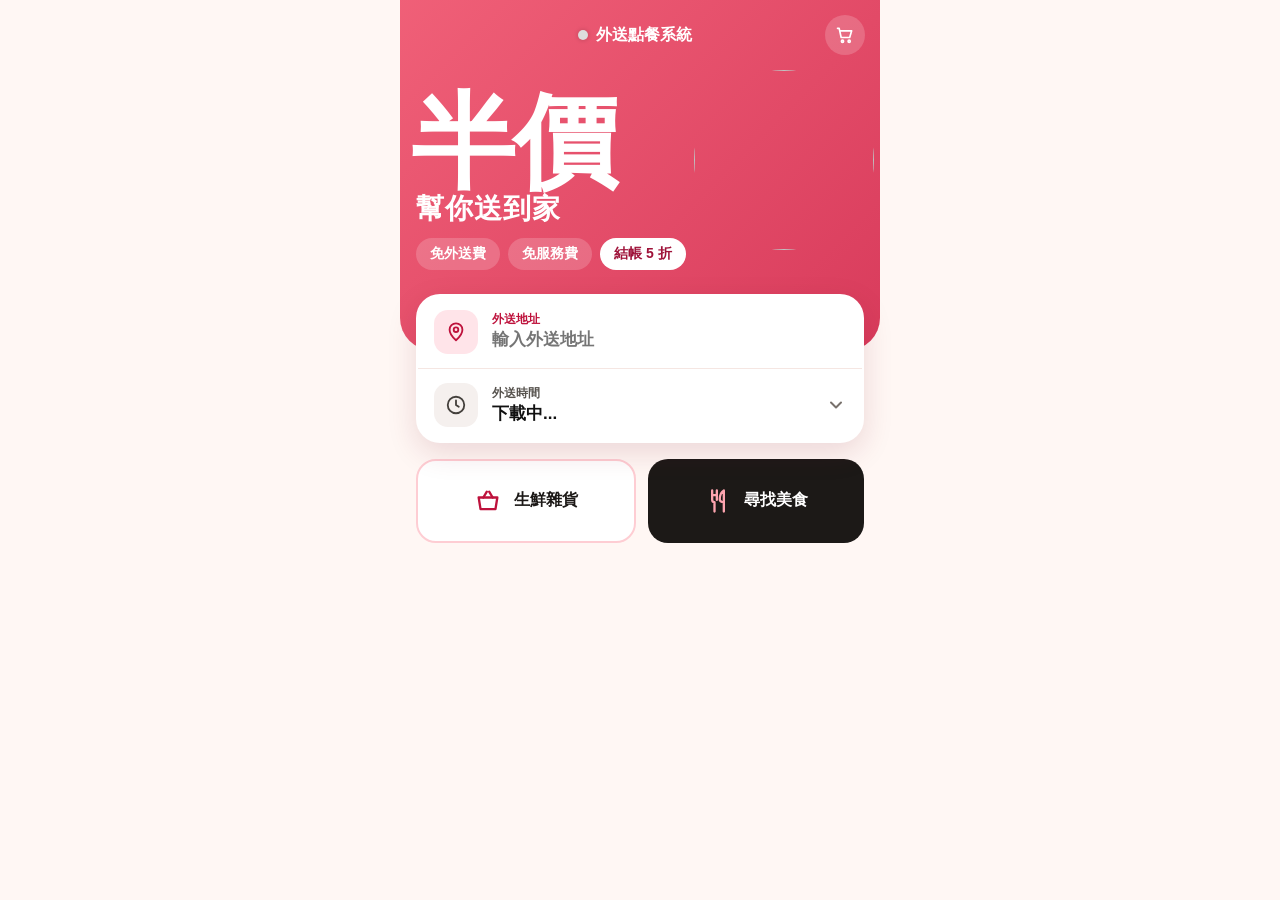
==== index.html @ 40fd5d53 "Add files via upload" ====
<!DOCTYPE html>

<html lang="zh-Hant">

<head>

<meta charset="utf-8" />

<meta name="viewport" content="width=device-width, initial-scale=1.0, maximum-scale=1.0, user-scalable=no" />





<script charset="utf-8" src="https://static.line-scdn.net/liff/edge/2/sdk.js"></script>

<title>點餐系統 14.5</title>

<style>
  * { touch-action: manipulation; }
  body { font-family: -apple-system, "Segoe UI", Roboto, Helvetica, Arial, sans-serif; background: #f7f8fa; margin: 0; padding: 0; color: #111; -webkit-tap-highlight-color: transparent; }

  .container { width: 100%; max-width: 480px; margin: 0 auto; background: #fff; padding: 0 15px 80px 15px; box-sizing: border-box; min-height: 100vh; }

  

  .app-header { display: flex; align-items: center; justify-content: space-between; position: sticky; top: 0; background: rgba(255,255,255,0.85); backdrop-filter: blur(12px); -webkit-backdrop-filter: blur(12px); z-index: 100; padding: 15px; border-bottom: 1px solid rgba(0,0,0,0.05); margin-bottom: 15px; font-size: 18px; font-weight: 800; margin-left: -15px; margin-right: -15px; }

  .back-btn { background: none; border: none; font-size: 24px; cursor: pointer; color: #fff; padding: 0; line-height: 1; width: 30px; text-align: left; transition: opacity 0.2s; }
  .back-btn:active { opacity: 0.5; }

  .header-title { flex: 1; text-align: center; }

  .cart-btn { background: none; border: none; cursor: pointer; padding: 0; position: relative; transition: transform 0.2s; display: flex; align-items: center; justify-content: center; }
  .cart-btn:active { transform: scale(0.9); }

  .cart-badge { position: absolute; top: -5px; right: -8px; background: #f43f5e; color: #fff; font-size: 11px; padding: 2px 6px; border-radius: 10px; display: none; font-weight: bold; box-shadow: 0 2px 4px rgba(255,51,102,0.3); }

  

  h1 { display: none; }

  

  .spinner { width: 100px !important; height: 100px !important; background: url('http://weibsite.github.io/findDOG/image/LOADING.gif') center/contain no-repeat; border: none !important; border-radius: 0; animation: none !important; margin: 0 auto; display: block; }
  button .spinner { width: 36px !important; height: 36px !important; }

  /* Removed @keyframes spin since we use GIF now */

  

  .section { padding: 15px; border: 1px solid #f0f0f0; border-radius: 14px; margin-bottom: 12px; background: #fff; box-shadow: 0 2px 8px rgba(0,0,0,0.04); }

  .section-title { font-size: 13px; font-weight: 700; color: #999; margin-bottom: 8px; letter-spacing: 0.5px; text-transform: uppercase; }

  

  .input-row { display: flex; gap: 8px; }

  .input-row input { flex: 1; padding: 12px 14px; font-size: 15px; border: 1px solid #e8e8e8; border-radius: 10px; outline: none; width: 100%; box-sizing: border-box; background: #fafafa; transition: border-color 0.2s, box-shadow 0.2s; }

  .input-row input:focus { border-color: #f43f5e; box-shadow: 0 0 0 3px rgba(255,51,102,0.1); background: #fff; }

  /* Override browser autofill blue/purple styles */
  input:-webkit-autofill,
  input:-webkit-autofill:hover, 
  input:-webkit-autofill:focus, 
  input:-webkit-autofill:active {
      -webkit-box-shadow: 0 0 0 30px #fff inset !important;
      -webkit-text-fill-color: #111 !important;
      transition: background-color 5000s ease-in-out 0s;
  }

  #addrInput:-webkit-autofill,
  #addrInput:-webkit-autofill:hover, 
  #addrInput:-webkit-autofill:focus, 
  #addrInput:-webkit-autofill:active {
      -webkit-box-shadow: 0 0 0 30px #fff inset !important;
      -webkit-text-fill-color: #111 !important;
  }

  .input-row input::-webkit-calendar-picker-indicator { opacity: 1; color: #999; cursor: pointer; }

  .input-row button { padding: 12px 16px; font-size: 14px; background: #111; color: #fff; border: none; border-radius: 10px; cursor: pointer; font-weight: 700; white-space: nowrap; transition: opacity 0.2s, transform 0.1s; }

  .input-row button:active { opacity: 0.8; transform: scale(0.96); }

  .input-row button.secondary { background: #f0f0f0; color: #333; }



  .addr-results { margin-top: 10px; display: flex; flex-direction: column; gap: 8px; }

  .addr-item { padding: 12px; border: 1px solid #ddd; border-radius: 8px; cursor: pointer; background: #fff; font-size: 14px; }

  

  /* Mobile list layout for cards */

  .grid { display: grid; grid-template-columns: 1fr; gap: 15px; }

  .card { border: 1px solid #f0f0f0; border-radius: 16px; overflow: hidden; cursor: pointer; padding-bottom: 12px; background: #fff; box-shadow: 0 4px 14px rgba(0,0,0,0.05); transition: transform 0.2s cubic-bezier(0.2, 0.8, 0.2, 1), box-shadow 0.2s; }

  .card:active { transform: scale(0.97); box-shadow: 0 2px 8px rgba(0,0,0,0.08); }

  .card-img { width: 100%; height: 180px; background: #eee center/cover no-repeat; }

  .card-body { padding: 14px 14px 0 14px; }

  .card-name { font-size: 18px; font-weight: 800; margin-bottom: 6px; white-space: nowrap; overflow: hidden; text-overflow: ellipsis; color: #111; letter-spacing: 0.3px; }

  .card-meta { font-size: 14px; color: #777; font-weight: 500; }

  

  .status { margin-top: 10px; font-size: 15px; color: #666; text-align: center; margin-bottom: 20px;}

  .error { color: #d32f2f; }

  

  /* Navigation */

  .store-nav { display: none; } /* Removed old store-nav */

  .store-header { text-align: center; margin-bottom: 20px; }

  .store-header img { width: 100px; height: 100px; border-radius: 50%; object-fit: cover; margin-bottom: 10px; border: 1px solid #eee; box-shadow: 0 4px 12px rgba(0,0,0,0.08); }

  

  .menu-category { margin-top: 25px; margin-bottom: 15px; font-size: 22px; font-weight: 800; padding-bottom: 10px; letter-spacing: 0.5px; }

  .menu-grid { display: grid; grid-template-columns: 1fr; gap: 15px; }

  .menu-item { border: 1px solid #f0f0f0; border-radius: 14px; padding: 14px; display: flex; align-items: center; gap: 14px; background: #fff; cursor: pointer; transition: background 0.2s, border-color 0.2s, transform 0.1s; box-shadow: 0 2px 8px rgba(0,0,0,0.02); }

  .menu-item:active { background: #f9f9f9; border-color: #e8e8e8; transform: scale(0.98); }

  .menu-item-info { flex: 1; }

  .menu-item-title { font-weight: 700; font-size: 16px; margin-bottom: 6px; color: #111; }

  .menu-item-desc { font-size: 13px; color: #777; margin-bottom: 8px; display: -webkit-box; -webkit-line-clamp: 2; -webkit-box-orient: vertical; overflow: hidden; line-height: 1.4; }

  .menu-item-price { font-weight: bold; font-size: 15px; color: #111; }

  .menu-item-img { width: 90px; height: 90px; background: #eee center/cover no-repeat; border-radius: 8px; flex-shrink: 0; }



  /* Bottom sheet style modal */

  .modal-overlay { display: none; position: fixed; top: 0; left: 0; width: 100%; height: 100%; background: rgba(0,0,0,0.35); backdrop-filter: blur(5px); -webkit-backdrop-filter: blur(5px); z-index: 1000; align-items: flex-end; justify-content: center; transition: opacity 0.3s; }

  .modal { background: #fff; width: 100%; max-width: 480px; border-radius: 24px 24px 0 0; overflow: hidden; display: flex; flex-direction: column; max-height: 88vh; animation: slideUp 0.4s cubic-bezier(0.2, 0.8, 0.2, 1); box-shadow: 0 -8px 30px rgba(0,0,0,0.12); position: relative; }
  
  .modal::before { content: ''; display: block; width: 36px; height: 5px; background: #e0e0e0; border-radius: 3px; margin: 12px auto 8px auto; flex-shrink: 0; }

  @keyframes slideUp { from { transform: translateY(100%); } to { transform: translateY(0); } }

  .modal-img { width: 100%; height: 200px; background: #eee center/cover no-repeat; }

  .modal-body { padding: 20px; overflow-y: auto; padding-bottom: 30px; }

  .modal-title { font-size: 22px; font-weight: bold; margin-bottom: 10px; }

  .modal-desc { font-size: 14px; color: #666; margin-bottom: 20px; }

  .modal-section { margin-bottom: 20px; }

  .modal-section h4 { margin: 0 0 10px 0; font-size: 16px; }

  .modal-textarea { width: 100%; height: 80px; padding: 12px; border: 1px solid #ccc; border-radius: 8px; outline: none; resize: none; font-family: inherit; box-sizing: border-box;}

  .modal-footer { padding: 15px 20px 25px 20px; border-top: 1px solid #eee; display: flex; align-items: center; justify-content: space-between; gap: 15px; background: #fff;}

  

  .qty-controls { display: flex; align-items: center; gap: 15px; font-weight: bold; font-size: 18px;}

  .qty-btn { width: 36px; height: 36px; border-radius: 50%; border: none; background: #f0f0f0; font-size: 18px; cursor: pointer; display: flex; align-items: center; justify-content: center; transition: background 0.2s; }
  .qty-btn:active { background: #e0e0e0; }

  .add-btn { flex: 1; padding: 14px; background: #f43f5e; color: #fff; border: none; border-radius: 14px; font-size: 16px; font-weight: bold; cursor: pointer; transition: transform 0.1s; }
  .add-btn:active { transform: scale(0.98); }

  .close-btn { position: absolute; top: 15px; right: 15px; background: rgba(255,255,255,0.9); border: none; width: 32px; height: 32px; border-radius: 50%; font-size: 18px; cursor: pointer; box-shadow: 0 2px 5px rgba(0,0,0,0.2); z-index: 10; transition: transform 0.2s; }
  .close-btn:active { transform: scale(0.9); }



  /* Floating Cart Button */

  .floating-cart { position: fixed; bottom: 20px; left: 50%; transform: translateX(-50%); width: calc(100% - 40px); max-width: 440px; background: #f43f5e; color: #fff; text-align: center; padding: 18px; border-radius: 16px; font-weight: 800; font-size: 16px; box-shadow: 0 8px 24px rgba(255, 51, 102, 0.35); border: none; cursor: pointer; z-index: 900; display: none; transition: transform 0.2s, box-shadow 0.2s; }
  .floating-cart:active { transform: translateX(-50%) scale(0.97); box-shadow: 0 4px 12px rgba(255, 51, 102, 0.25); }

  /* Floating Cart Button */

  .floating-cart { position: fixed; bottom: 20px; left: 50%; transform: translateX(-50%); width: calc(100% - 40px); max-width: 440px; background: #f43f5e; color: #fff; text-align: center; padding: 16px; border-radius: 12px; font-weight: bold; font-size: 16px; box-shadow: 0 4px 15px rgba(6, 193, 103, 0.4); border: none; cursor: pointer; z-index: 900; display: none; }

  

  /* Beverage Shop Mode */

  .store-layout-2col { display: flex; gap: 12px; align-items: flex-start; }

  .store-sidebar { width: 85px; flex-shrink: 0; position: sticky; top: 75px; height: calc(100vh - 90px); overflow-y: auto; background: #f9f9f9; border-radius: 8px; scrollbar-width: none; }

  .store-sidebar::-webkit-scrollbar { display: none; }

  .store-sidebar-item { padding: 15px 8px; font-size: 13px; color: #666; cursor: pointer; text-align: center; border-left: 3px solid transparent; transition: all 0.2s; }

  .store-sidebar-item.active { background: #fff; color: #111; font-weight: bold; border-left: 3px solid #f43f5e; box-shadow: 0 2px 5px rgba(0,0,0,0.05); }

  .store-main-list { flex: 1; min-width: 0; }

  .store-top-nav { display: flex; overflow-x: auto; gap: 8px; padding: 5px 0 15px 0; margin-bottom: 10px; border-bottom: 1px solid #eee; scrollbar-width: none; }

  .store-top-nav::-webkit-scrollbar { display: none; }

  .store-top-nav button { white-space: nowrap; padding: 6px 14px; background: #f0f0f0; border: none; border-radius: 20px; font-size: 14px; font-weight: bold; color: #333; cursor: pointer; }

  .store-top-nav button:active { background: #e0e0e0; }

  @keyframes slideDownTop { from { transform: translateY(-100%); } to { transform: translateY(0); } }

  /* New Design Overrides */
  body { background: #fff7f4; font-family: 'Noto Sans TC', -apple-system, BlinkMacSystemFont, sans-serif; }
  .container { max-width: 480px; margin: 0 auto; background: transparent; padding: 0 0 80px 0; min-height: 100vh; }
  .app-header { background: linear-gradient(135deg, #fb7185, #be123c); background-attachment: fixed; color: #fff; border-bottom: none; box-shadow: none; margin: 0; }
  
  .hero-banner { overflow: hidden; 
      background: linear-gradient(135deg, #fb7185, #be123c); background-attachment: fixed;
      padding: 40px 16px 80px 16px;
      color: #fff;
      border-radius: 0 0 32px 32px;
      position: relative;
  }
  
  .hero-badge {
      padding: 7px 14px;
      border-radius: 999px;
      background: rgba(255, 255, 255, 0.18);
      font-size: 14px;
      font-weight: 700;
  }
  .hero-badge-highlight {
      background: #fff;
      color: #9f1239;
  }
  
  .addr-time-card {
      border: 2px solid transparent; transition: border-color 0.3s, background-color 0.3s;
      margin: -56px 16px 0;
      background: #fff;
      border-radius: 24px;
      box-shadow: 0 10px 30px rgba(120, 20, 40, 0.14);
      display: flex;
      flex-direction: column;
      position: relative;
      z-index: 10;
  }
  
  .category-btn {
      flex: 1; height: 84px; border-radius: 20px; font-size: 16px; font-weight: 900; 
      display: flex; align-items: center; justify-content: center; gap: 12px; padding: 0 16px; cursor: pointer; transition: transform 0.1s;
  }
  .category-btn:active { transform: scale(0.97); }
  .category-btn.shop { background: #fff; color: #1c1917; border: 2px solid #fecdd3; }
  .category-btn.rest { background: #1c1917; color: #fff; border: 0; }
  
  .order-details-card {
      margin: 16px 16px 0; background: #fff; border-radius: 24px; padding: 20px 18px; 
      display: flex; flex-direction: column; gap: 16px; box-shadow: 0 4px 16px rgba(120, 20, 40, 0.06);
  }
  
  .search-food-card {
      margin: 16px 16px 0; background: #1c1917; color: #fff; border-radius: 24px; padding: 20px 18px; 
      display: flex; flex-direction: column; gap: 14px;
  }
  
  .modern-input {
      width: 100%; box-sizing: border-box; height: 48px; border: 1.5px solid #e7ddd9; 
      border-radius: 14px; padding: 0 14px; font-size: 16px; outline: 0; background: #fffaf8; color: #1c1917;
  }
  .modern-input:focus { border-color: #be123c; }
  
  .delivery-method-toggle { display: flex; background: #f5f0ee; border-radius: 14px; padding: 4px; gap: 4px; margin-bottom: 8px; }
  .delivery-method-toggle button { flex: 1; height: 40px; border: 0; border-radius: 11px; font-size: 15px; font-weight: 700; cursor: pointer; transition: all 0.2s; }
  .delivery-method-toggle button.active { background: #fff; color: #1c1917; box-shadow: 0 1px 4px rgba(0,0,0,.12); font-weight: 900; }
  .delivery-method-toggle button.inactive { background: transparent; color: #57534e; }
  
  .search-tab-toggle { display: flex; background: #3a3532; border-radius: 999px; padding: 3px; }
  .search-tab-toggle button { padding: 6px 12px; border-radius: 999px; font-size: 13px; font-weight: 700; border: none; cursor: pointer; transition: all 0.2s; }
  .search-tab-toggle button.active { background: #fff; color: #9f1239; font-weight: 900; }
  .search-tab-toggle button.inactive { background: transparent; color: #d6d3d1; }
  
  .search-modern-input-wrapper { display: flex; align-items: center; gap: 10px; background: #fff; border-radius: 16px; height: 52px; padding: 0 14px; color: #78716c; }
  .search-modern-input-wrapper input { flex: 1; min-width: 0; border: 0; outline: 0; font-size: 16px; background: transparent; color: #1c1917; }
  .search-suggestions-bar::-webkit-scrollbar { display: none; }

</style>

</head>

<body>
<div id="fullScreenLoader" style="display: none; position: fixed; top: 0; left: 0; width: 100vw; height: 100vh; background: rgba(255,255,255,0.85); z-index: 99999; justify-content: center; align-items: center; flex-direction: column; backdrop-filter: blur(3px);">
    <div class="spinner" style="width: 50px; height: 50px; border-top-color: #f43f5e; border-width: 4px; margin-bottom: 20px;"></div>
    <div style="font-size: 18px; font-weight: bold; color: #f43f5e; letter-spacing: 1px;" id="fullScreenLoaderText">定位查詢中，請稍候...</div>
</div>




  <div id="storeSearchOverlay" style="display:none; position:fixed; top:0; left:0; width:100%; height:100dvh; background:#f7f7f7; z-index:900; box-sizing:border-box; flex-direction:column;">
     <div style="display: flex; align-items: center; padding: 15px; border-bottom: 1px solid #eee; background: #fff; flex-shrink:0; gap:10px;">
         <button onclick="toggleStoreSearch()" style="background:transparent; border:none; font-size:24px; font-weight:bold; cursor:pointer; padding:0; display:flex; align-items:center; color:#111;">←</button>
         <div style="font-size: 16px; font-weight: bold; white-space:nowrap;"><a href="https://line.me/R/ti/p/@znx2009l" style="color: #111; text-decoration: none; font-family: 'Noto Sans TC', sans-serif;">外送點餐系統</a></div>
         <div style="flex:1;">
             <input type="text" id="storeSearchInputMobile" placeholder="搜尋菜單關鍵字..." oninput="syncStoreSearchInput(this.value); handleStoreSearch(true);" onkeydown="if(event.key==='Enter'){ event.preventDefault(); triggerListSearch(true); }" style="width:100%; padding:8px 12px; border:1px solid #ddd; border-radius:20px; outline:none; font-size:14px; box-sizing:border-box; background:#f5f5f5;">
         </div>
     </div>
     <div id="storeSearchResults" style="flex:1; overflow-y:auto; padding: 15px 15px 10px 15px;"></div>
  </div>





<div id="globalSearchOverlay" style="display:none; position:fixed; top:0; left:0; width:100vw; height:100dvh; background:#fff; z-index:900; box-sizing:border-box; flex-direction:column;">
    <div style="display: flex; align-items: center; padding: 15px; border-bottom: 1px solid #eee; background: #fff; flex-shrink:0;">
        <button onclick="closeQueryOverlay()" style="background:transparent; border:none; font-size:24px; font-weight:bold; cursor:pointer; padding:0; margin-right: 15px; display:flex; align-items:center; color:#111;">←</button>
        <div style="font-size: 18px; font-weight: bold; flex:1;">外送 <span style="color: #f43f5e;">點餐系統</span></div>
    </div>
    <div id="globalSearchResults" style="flex:1; overflow-y:auto; padding: 15px 15px 10px 15px;"></div>
    <div style="padding:10px 15px 20px 15px; background:#fff; border-top:1px solid #eee; flex-shrink:0;">
        <div style="display:flex; justify-content:flex-start; margin-bottom:10px;">
            <div style="display:flex; align-items:center; background:#f5f5f5; border-radius:18px; padding:3px;">
                <button id="verticalBtnShopMobile" onclick="switchVertical('SHOP')" style="padding:6px 16px; font-size:13px; font-weight:bold; border-radius:15px; border:none; background:transparent; color:#999; cursor:pointer;">生鮮雜貨</button>
                <button id="verticalBtnRestMobile" onclick="switchVertical('RESTAURANTS')" style="padding:6px 16px; font-size:13px; font-weight:bold; border-radius:15px; border:none; background:#fff; color:#f43f5e; box-shadow:0 1px 3px rgba(0,0,0,0.1); cursor:pointer;">美食餐廳</button>
            </div>
        </div>
        <!-- 建議詞橫列容器 (即時橫排建議) -->
        <div id="searchSuggestionsBarMobile" class="search-suggestions-bar" style="display:none; overflow-x:auto; white-space:nowrap; padding:4px 0 8px 0; gap:8px; align-items:center; -webkit-overflow-scrolling:touch; scrollbar-width:none;"></div>
        <div class="input-row" style="margin:0; box-shadow:none; display:flex; gap:10px;">
            <div onclick="handleSearchBoxContainerClick(event)" onmousedown="if(event.target !== document.getElementById('globalSearchInputMobile')) { event.preventDefault(); handleSearchBoxContainerClick(event); }" style="flex:1; display:flex; align-items:center; background:#f5f5f5; border:1px solid #ddd; border-radius:25px; padding:0 15px; box-sizing:border-box; overflow:hidden; cursor:text;">
                <span id="searchPrefix" style="display:none; color:#f43f5e; font-size:16px; font-weight:bold; white-space:nowrap; margin-right:2px; user-select:none;">🔍 搜尋 "</span>
                <input type="text" id="globalSearchInputMobile" autocomplete="off" placeholder="想吃什麼？ (例如: 麥當勞)" oninput="updateQueryOverlay()" onkeydown="if(event.key==='Enter'){ searchStores(); }" style="flex:1; padding:10px 0; border:none; outline:none; font-size:16px; background:transparent; min-width:0; caret-color:#111;" />
                <span id="searchSuffix" style="display:none; color:#f43f5e; font-size:16px; font-weight:bold; margin-left:0px; user-select:none;">"</span>
                <span id="searchGhost" style="position:absolute; visibility:hidden; font-size:16px; font-weight:bold; white-space:pre; pointer-events:none;"></span>
            </div>
            <button id="searchMainBtnMobile" onclick="searchStores()" style="border-radius:25px; padding:10px 20px; font-weight:bold; background:#f43f5e; color:#000; border:none; white-space:nowrap; cursor:pointer;">尋找食物</button>
            <div onclick="closeQueryOverlay()" style="display:flex; align-items:center; justify-content:center; padding:0 5px; font-size:24px; color:#999; cursor:pointer;">✕</div>
        </div>
    </div>
</div>

<div class="container">

  

  <div class="app-header">

    <button id="mainBackBtn" class="back-btn" onclick="handleMainBack()" style="visibility: hidden;">←</button>

      <div class="header-title" id="headerTitleText" style="display:flex; align-items:center; justify-content:center; gap:8px;"><div id="serverStatusDot" style="width:10px; height:10px; border-radius:50%; background-color:#ddd; transition: background-color 0.3s; box-shadow: 0 0 5px rgba(0,0,0,0.2);"></div><a href="https://line.me/R/ti/p/@znx2009l" style="color: #fff; text-decoration: none; font-size: 16px; font-weight: 700; font-family: 'Noto Sans TC', sans-serif;">外送點餐系統</a></div>

      <div id="headerSearchBox" style="display:none; flex:1; margin: 0 10px;">

         <input type="text" id="storeSearchInput" placeholder="搜尋菜單關鍵字..." oninput="handleStoreSearch(true)" onkeydown="if(event.key==='Enter'){ event.preventDefault(); triggerListSearch(true); }" style="width:100%; padding:8px 12px; border:1px solid #ccc; border-radius:20px; outline:none; font-size:15px; box-sizing:border-box;">

      </div>

      <div style="display:flex; align-items:center; gap:5px;">

        <div id="storeSearchBtn" onclick="toggleStoreSearch()" style="position:relative; background:transparent; border:none; font-size:20px; cursor:pointer; display:none; padding:0; width:34px; height:34px; box-sizing:border-box; margin-left:5px;">
    <div style="pointer-events:none; display:flex; align-items:center; justify-content:center; width:100%; height:100%;">🔍</div>
</div>

        <button class="cart-btn" onclick="viewCart()"><div style="display:flex; align-items:center; justify-content:center; width:40px; height:40px; border-radius:50%; background:rgba(255,255,255,0.18); color:#fff;">
          <svg aria-hidden="true" fill="none" height="20" stroke="currentColor" stroke-linecap="round" stroke-linejoin="round" stroke-width="2" viewBox="0 0 24 24" width="20">
            <path d="M3 4h2l2.4 11h10.2L20 7H6.2"></path>
            <circle cx="9" cy="19.5" r="1.3"></circle>
            <circle cx="17" cy="19.5" r="1.3"></circle>
          </svg>
        </div><span id="headerCartBadge" class="cart-badge">0</span></button>

      </div>

  </div>



  
  <!-- 首頁 -->
  <div id="homeView">
    <div id="heroBanner" class="hero-banner">
      <img id="heroLogoImage" src="http://weibsite.github.io/findDOG/image/logo2.png" style="position:absolute; top:0px; left:80%; transform:translateX(-50%); width:180px; height:180px; border-radius:50%; object-fit:cover; opacity:1.00; z-index:0; pointer-events:none;" />
      <div style="position:relative; z-index:1; height:100%; display:flex; flex-direction:column; justify-content:center;">

      <div style="display:flex; justify-content:space-between; align-items:center;">
        <button onclick="handleMainBack()" style="background:transparent; border:none; color:#fff; cursor:pointer; display:none;" id="heroBackBtn">
          <svg aria-hidden="true" fill="none" height="24" stroke="currentColor" stroke-linecap="round" stroke-linejoin="round" stroke-width="2" viewBox="0 0 24 24" width="24"><path d="M19 12H5M12 19l-7-7 7-7"></path></svg>
        </button>
      </div>
      <div style="font-size:104px; font-weight:900; line-height:0.9; letter-spacing:-2px; margin-top:-14px; margin-left:-5px;">半價</div>
      <div style="font-size:28px; font-weight:900; letter-spacing:1px;">幫你送到家</div>
      <div style="display:flex; gap:8px; flex-wrap:wrap; margin-top:10px;">
        <span class="hero-badge">免外送費</span>
        <span class="hero-badge">免服務費</span>
        <span class="hero-badge hero-badge-highlight">結帳 5 折</span>
      </div>
    </div>

    </div>
    <!-- Address & Time Card -->
    <div id="addrSection" class="addr-time-card" style="position:relative; z-index:200;">
      <div style="display:flex; align-items:center; gap:14px; padding:14px 16px; border-bottom:1px solid #f5e6e2; position:relative;">
        <button onclick="getCurrentLocation()" title="使用目前位置" style="width:44px; height:44px; border-radius:14px; border:0; background:#ffe4e9; color:#be123c; display:flex; align-items:center; justify-content:center; flex-shrink:0; cursor:pointer;">
          <svg aria-hidden="true" fill="none" height="22" stroke="currentColor" stroke-linecap="round" stroke-linejoin="round" stroke-width="2" viewBox="0 0 24 24" width="22"><path d="M12 21s7-6.2 7-11.5A7 7 0 0 0 5 9.5C5 14.800 12 21 12 21z"></path><circle cx="12" cy="9.5" r="2.5"></circle></svg>
        </button>
        <div style="flex:1; min-width:0; cursor:text;" onclick="const a=document.getElementById('addrInput'); if(a){ if(event.target!==a) a.focus(); if(typeof window.handleAddrFocus==='function') window.handleAddrFocus(); }">
          <label for="addrInput" style="display:block; font-size:12px; font-weight:700; color:#be123c; cursor:text;">外送地址</label>
          <input type="text" id="addrInput" placeholder="輸入外送地址" autocomplete="off" onclick="if(typeof window.handleAddrFocus==='function') window.handleAddrFocus()" onfocus="if(typeof window.handleAddrFocus==='function') window.handleAddrFocus()" onkeydown="if(event.key==='Enter' && !event.isComposing && event.keyCode !== 229) { event.preventDefault(); clearTimeout(window.addrDebounceTimer); clearTimeout(window.addrSuggestDebounceTimer); window.searchAddress(true); }" oninput="handleAddrInput()" onblur="handleAddrBlur()" style="width:100%; border:0; outline:0; padding:2px 0; font-size:17px; font-weight:700; color:#1c1917; background:transparent;" />
          <datalist id="addr-list"></datalist>
        </div>
        <!-- 漂浮備選地址視窗 (絕對定位於外送地址輸入列正下方，不影響打字、不推動下方版面) -->
        <div id="addrFloatingPopup" onmousedown="event.preventDefault();" style="display:none; position:absolute; top:calc(100% + 4px); left:0; right:0; background:rgba(255,255,255,0.98); backdrop-filter:blur(8px); -webkit-backdrop-filter:blur(8px); border:1.5px solid #fecdd3; border-radius:20px; box-shadow:0 16px 36px rgba(28,25,23,0.22); padding:10px; z-index:999; max-height:330px; overflow-y:auto;">
          <div id="addrStatus" style="display:none; font-size:12px; color:#be123c; font-weight:700; padding:2px 6px 8px; text-align:left;"></div>
          <div id="addrResults" class="addr-results" style="margin:0; gap:6px;"></div>
        </div>
      </div>
      <div style="display:flex; align-items:center; gap:14px; padding:14px 16px; cursor:pointer;" onclick="openTimePickerModal()">
        <div style="width:44px; height:44px; border-radius:14px; background:#f5f0ee; color:#44403c; display:flex; align-items:center; justify-content:center; flex-shrink:0;">
          <svg aria-hidden="true" fill="none" height="22" stroke="currentColor" stroke-linecap="round" stroke-linejoin="round" stroke-width="2" viewBox="0 0 24 24" width="22"><circle cx="12" cy="12" r="9"></circle><path d="M12 7v5l3 2"></path></svg>
        </div>
        <div style="flex:1;">
          <div style="font-size:12px; font-weight:700; color:#57534e;">外送時間</div>
          <div id="triggerTimeText" style="font-size:17px; font-weight:700;">下載中...</div>
          <select id="scheduleTime" style="display:none;"></select>
        </div>
        <svg aria-hidden="true" fill="none" height="20" stroke="#78716c" stroke-linecap="round" stroke-linejoin="round" stroke-width="2.4" viewBox="0 0 24 24" width="20"><path d="M6 9l6 6 6-6"></path></svg>
      </div>
    </div>

    <div id="heroActionButtons" style="display:flex; gap:12px; margin:16px 16px 0;">
      <button class="category-btn shop" onclick="handleHeroClick('SHOP')">
        <svg aria-hidden="true" fill="none" height="28" stroke="#be123c" stroke-linecap="round" stroke-linejoin="round" stroke-width="2" viewBox="0 0 24 24" width="28"><path d="M4 9h16l-1.600 10H5.600z"></path><path d="M8 9l3-5M16 9l-3-5"></path></svg>
        生鮮雜貨
      </button>
      <button class="category-btn rest" onclick="handleHeroClick('RESTAURANTS')">
        <svg aria-hidden="true" fill="none" height="28" stroke="#fda4af" stroke-linecap="round" stroke-linejoin="round" stroke-width="2" viewBox="0 0 24 24" width="28"><path d="M7 3v8a2 2 0 0 0 2 2v8M11 3v8M7 7h4M17 21V3c-2.500 1.500-3.500 4-3.500 7.500 0 1.500 1 2.500 3.500 2.500"></path></svg>
        尋找美食
      </button>
    </div>

    <div id="subSections" style="display:none; opacity:0; transition: opacity 0.5s ease;">
      <!-- 訂單細節 -->
      <div class="order-details-card">
        <div>
          <label for="foodNotes" style="display:block; font-size:13px; font-weight:700; color:#57534e; margin-bottom:6px;">餐點備註</label>
          <input type="text" id="foodNotes" class="modern-input" placeholder="不要蔥、加辣..." list="food-notes-list" onchange="saveSimpleHistory('foodNotes')" />
          <datalist id="food-notes-list"></datalist>
        </div>

        <div>
          <div style="display:flex; justify-content:space-between; align-items:center; margin-bottom:6px;">
            <div style="font-size:13px; font-weight:700; color:#57534e;">外送方式與備註</div>
            <span onclick="showModal('外送方式說明', '', false, '<div style=\'text-align:center; font-size:15px; line-height:1.6; color:#555;\'><b>當面點交：</b>通常需要現場告知外送員PIN碼<br><br><b>放在門口：</b>放在您指定的位置，風險是有可能放錯位置。我們不負責賠償的責任</div>')" style="display:inline-flex; align-items:center; justify-content:center; width:20px; height:20px; border-radius:50%; background:#e0e0e0; color:#888; font-size:12px; cursor:pointer; font-weight:bold;">?</span>
          </div>
          
          <div style="display:flex; gap:10px; align-items:center;">
            <div class="delivery-method-toggle" style="flex:1; margin-bottom:0;">
              <button type="button" id="btnMethodFace" class="active" onclick="setDeliveryMethod('當面點交')" style="word-break: keep-all; line-height: 1.2;">當面<wbr>點交</button>
              <button type="button" id="btnMethodDoor" class="inactive" onclick="setDeliveryMethod('放在門口')" style="word-break: keep-all; line-height: 1.2;">放在<wbr>門口</button>
            </div>
            <select id="deliveryMethod" style="display:none;">
              <option value="當面點交" selected>當面點交</option>
              <option value="放在門口">放在門口</option>
            </select>
            <input type="text" id="deliveryNotes" class="modern-input" style="flex:1;" placeholder="例如：到了打電話..." list="delivery-notes-list" onchange="saveSimpleHistory('deliveryNotes')" />
            <datalist id="delivery-notes-list"></datalist>
          </div>
        </div>

        <div>
          <label for="initPhone" style="display:block; font-size:13px; font-weight:700; color:#57534e; margin-bottom:6px;">手機號碼</label>
          <input type="tel" id="initPhone" class="modern-input" placeholder="您的手機號碼" oninput="syncPhone('init')" />
        </div>
      </div>
      <!-- 尋找想吃的餐點 -->
      <div class="search-food-card">
        <div style="display:flex; align-items:center; justify-content:space-between;">
          <div style="font-size:20px; font-weight:900;">尋找想吃的餐點</div>
          <div class="search-tab-toggle">
            <button id="verticalBtnShop" class="inactive" onclick="switchVertical('SHOP')">生鮮雜貨</button>
            <button id="verticalBtnRest" class="active" onclick="switchVertical('RESTAURANTS')">美食餐廳</button>
          </div>
        </div>
        
        <!-- 建議詞橫列容器 (即時橫排建議) -->
        <div id="searchSuggestionsBarHome" class="search-suggestions-bar" style="display:none; overflow-x:auto; white-space:nowrap; padding:4px 0 6px 0; gap:8px; align-items:center; -webkit-overflow-scrolling:touch; scrollbar-width:none;"></div>

        <div class="search-modern-input-wrapper" style="cursor:text;" onclick="const q=document.getElementById('query'); if(q){ q.focus(); if(typeof openQueryOverlay==='function') openQueryOverlay(); }">
          <svg aria-hidden="true" fill="none" height="22" stroke="currentColor" stroke-linecap="round" stroke-width="2.2" viewBox="0 0 24 24" width="22"><circle cx="11" cy="11" r="7"></circle><path d="M20 20l-4-4"></path></svg>
          <input type="text" id="query" autocomplete="off" onfocus="openQueryOverlay()" oninput="updateQueryOverlay()" placeholder="想吃什麼？ (例如: 麥當勞)" onkeydown="if(event.key==='Enter') searchStores()" />
        </div>
        
        <div style="display:flex; gap:10px;">
          <button onclick="randomSearch()" style="width:104px; height:52px; border-radius:16px; border:1.5px solid #57534e; background:transparent; color:#fff; font-size:16px; font-weight:700; cursor:pointer;">不知道</button>
          <button id="searchMainBtn" onclick="searchStores()" style="flex:1; height:52px; border-radius:16px; border:0; background:#e11d48; color:#fff; font-size:17px; font-weight:900; cursor:pointer;">尋找食物</button>
        </div>
      </div>
    </div> <!-- end subSections -->

  </div>




  <!-- 搜尋結果清單頁面 -->

  <div id="listView" style="display:none;">

    <div class="store-nav">

      <button class="back-btn" onclick="goHome()">← 回到首頁</button>

    </div>

    <div id="status" class="status">載入中...</div>

    <div id="results" class="grid"></div>

  </div>



  <!-- 餐廳菜單頁面 -->

  <div id="storeView">

    <div class="store-nav">

      <button class="back-btn" onclick="goBack()">← 返回搜尋結果</button>

    </div>

    <div id="storeContent"></div>

  </div>

  

  <!-- 全局懸浮購物車按鈕 -->

  <button id="floatingCartBtn" class="floating-cart" onclick="viewCart()">🛍️ 檢視購物車 (0)</button>





  <div id="cartView" style="display:none; padding-bottom:100px; min-height:100vh; background:#fff; margin:0 -15px;">

    <div id="cartContent" style="padding: 15px 10px;"></div>

    

    <div style="position: fixed; bottom: 0; left: 0; width: 100%; background: #fff; padding: 15px; border-top: 1px solid #eee; box-shadow: 0 -2px 10px rgba(0,0,0,0.05); box-sizing: border-box; z-index:100;">

      <button onclick="openCheckoutSummary()" style="background:#111; color:#fff; border:none; padding:15px; border-radius:8px; font-weight:bold; font-size:18px; width:100%;">確認訂單</button>

    </div>

  </div>



  <div id="checkoutView" style="display:none; padding-bottom:120px; min-height:100vh; background:#f9f9f9; margin:0 -15px;">

    <div id="checkoutContent" style="padding: 15px;"></div>

    

    <div style="position: fixed; bottom: 0; left: 0; width: 100%; background: #fff; padding: 15px; border-top: 1px solid #eee; box-shadow: 0 -2px 10px rgba(0,0,0,0.05); box-sizing: border-box; z-index:100;">

      <div style="display:flex; gap:10px;" id="checkoutBottomButtons">
        <button id="checkoutSubmitBtn" onclick="submitSelectedPlan()" style="flex:1; background:#f43f5e; color:#fff; border:none; padding:15px; border-radius:8px; font-weight:bold; font-size:18px; cursor:pointer;">送出訂單</button>
      </div>

    </div>

  </div>

</div>

<!--  -->

<div class="modal-overlay" id="itemModal"

 onclick="if(event.target===this) closeItemModal()">

  <div class="modal" style="position: relative;">

    <button class="close-btn" onclick="closeItemModal()">✕</button>

    <div class="modal-img" id="modalImg"></div>

    <div class="modal-body">

      <div class="modal-title" id="modalTitle">餐點名稱</div>

      <div class="modal-desc" id="modalDesc">餐點描述</div>

      

      <!-- 動態客製化選項區塊 -->

      <div id="customizationsArea"></div>



      <div class="modal-section" style="margin-top: 15px;">

        <h4>特殊指示</h4>

        <textarea id="modalNote" class="modal-textarea" placeholder="例如：不要加蔥、醬料分開裝"></textarea>

      </div>

    </div>

    <div class="modal-footer">

      <div class="qty-controls">

        <button class="qty-btn" onclick="changeQty(-1)">-</button>

        <span id="modalQty">1</span>

        <button class="qty-btn" onclick="changeQty(1)">+</button>

      </div>

      <button id="addToCartBtn" class="add-btn" onclick="confirmAddToCart()">加入購物車 • $<span id="modalTotal">0</span></button>

    </div>

  </div>

</div>



<script>


// New specific function to handle delivery method toggle since we hid the original select
function setDeliveryMethod(method) {
    const isDoor = (method === 'door' || method === '放在門口');
    const actualMethod = isDoor ? '放在門口' : '當面點交';
    window.selectedDeliveryMethod = actualMethod;
    
    const sel = document.getElementById('deliveryMethod');
    if (sel) {
        if (sel.value !== actualMethod) {
            sel.value = actualMethod;
            sel.dispatchEvent(new Event('change'));
        }
    }
    const otherIds = ['checkoutDeliveryMethod', 'groceryDeliveryMethod'];
    otherIds.forEach(id => {
        const el = document.getElementById(id);
        if (el && el.value !== actualMethod) el.value = actualMethod;
    });
    localStorage.setItem('userDeliveryMethod', actualMethod);

    const f = document.getElementById('btnMethodFace');
    const d = document.getElementById('btnMethodDoor');
    if (isDoor) {
        if (f) f.className = 'inactive';
        if (d) d.className = 'active';
    } else {
        if (f) f.className = 'active';
        if (d) d.className = 'inactive';
    }
}
window.setDeliveryMethod = setDeliveryMethod;



// Override switchVertical to update modern tabs UI
var originalSwitchVertical = window.originalSwitchVertical || switchVertical;
switchVertical = function(v) {
    originalSwitchVertical(v);
    if(v === 'SHOP') {
        document.getElementById('verticalBtnShop').className = 'active';
        document.getElementById('verticalBtnRest').className = 'inactive';
    } else {
        document.getElementById('verticalBtnShop').className = 'inactive';
        document.getElementById('verticalBtnRest').className = 'active';
    }
};

// Restore visual state on load for delivery method
document.addEventListener("DOMContentLoaded", () => {
    setTimeout(() => {
        const savedMethod = localStorage.getItem('userDeliveryMethod') || '當面點交';
        setDeliveryMethod(savedMethod);
    }, 500);
});
function getSelectedScheduleTimestamp() {
      const ts = document.getElementById('scheduleTime');
      if (!ts || !ts.value) return 0;
      try {
          const parsed = JSON.parse(ts.value);
          const baseDate = new Date(parsed.date + "T00:00:00+08:00");
          return baseDate.getTime() + (parsed.startTime * 60 * 1000);
      } catch (e) {
          const d = new Date(ts.value);
          return isNaN(d) ? 0 : d.getTime();
      }
  }

  let API_BASE_URL = 'https://api.9ysong.shop';

  let WS_URL = 'wss://api.9ysong.shop/ws';

  

  // 動態取得預設的連線位置

  const protocol = window.location.protocol === 'https:' ? 'wss:' : 'ws:';

  const host = window.location.hostname || '127.0.0.1';

  WS_URL = `${protocol}//${host}:8000/ws`;

  

  // 設備檢測機制 (判斷是手機還是電腦)

const isMobileDevice = /Android|webOS|iPhone|iPad|iPod|BlackBerry|IEMobile|Opera Mini/i.test(navigator.userAgent) || window.innerWidth <= 768;

const isDesktopDevice = !isMobileDevice;



function copyToClipboardFallback(text, btn) {

    if (navigator.clipboard && window.isSecureContext) {

        navigator.clipboard.writeText(text);

    } else {

        const ta = document.createElement("textarea");

        ta.value = text;

        ta.style.position = "fixed";

        document.body.appendChild(ta);

        ta.select();

        try { document.execCommand("copy"); } catch(e){}

        document.body.removeChild(ta);

    }

    if (btn) {

        btn.innerText = '已複製！請貼上至官方帳號';

        btn.style.background = '#f43f5e';

        btn.style.color = '#fff';

    }

}



let isAddressSet = false;

  let currentLat = null;

  let currentLng = null;

  let currentAddrTitle = '';

  let scheduleMode = 'SCHEDULE';

  let selectedDateIndex = 0;

  const datesData = [];

  

  // ====== History Logic ======

  let addressHistory = [];

  

  function loadHistory() {

    ['foodNotes', 'deliveryNotes', 'query', 'modalNote'].forEach(field => {

      const history = JSON.parse(localStorage.getItem('finddog_history_' + field)) || [];

      const datalist = document.getElementById(field === 'query' ? 'query-list' : (field === 'foodNotes' ? 'food-notes-list' : 'delivery-notes-list'));

      if (datalist) {

        datalist.innerHTML = history.map(val => `<option value="${escapeHTML(val)}"></option>`).join('');

      }



    });

    

    addressHistory = JSON.parse(localStorage.getItem('finddog_history_address')) || [];

    const addrDatalist = document.getElementById('addr-list');

    if (addrDatalist) {

      addrDatalist.innerHTML = addressHistory.map(item => `<option value="${escapeHTML(item.title)}"></option>`).join('');

    }

    

    if (addressHistory.length > 0 && !isAddressSet) {

      const lastAddr = addressHistory[0];

      if (typeof lastAddr === 'object' && lastAddr.title) {

        document.getElementById('addrInput').value = lastAddr.title;

        scrollAddrToEnd();
        revealSubSections();
        setAddress(lastAddr.lat, lastAddr.lng, lastAddr.title);

      } else {

        localStorage.removeItem('finddog_history_address');

        addressHistory = [];

      }

    }

  }



  function saveSimpleHistory(field) {

    const val = document.getElementById(field).value.trim();

    if (!val) return;

    let history = JSON.parse(localStorage.getItem('finddog_history_' + field)) || [];

    history = history.filter(item => item !== val);

    history.unshift(val);

    if (history.length > 5) history = history.slice(0, 5);

    localStorage.setItem('finddog_history_' + field, JSON.stringify(history));

    loadHistory();

  }



  function saveAddressHistory(lat, lng, title) {

    let history = JSON.parse(localStorage.getItem('finddog_history_address')) || [];

    history = history.filter(item => item.title !== title);

    // [修補] 加入儲存時間戳，方便後續偵測過時座標
    history.unshift({ lat, lng, title, savedAt: Date.now() });

    if (history.length > 5) history = history.slice(0, 5);

    localStorage.setItem('finddog_history_address', JSON.stringify(history));

    addressHistory = history;

    loadHistory();

  }



  // 初始化 UI 與設定

  let liffInitPromise = null;

  document.addEventListener("DOMContentLoaded", async () => {
  // Restore delivery method and notes for ALL inputs
  const savedMethod = localStorage.getItem('userDeliveryMethod');
  const methodIds = ['deliveryMethod', 'checkoutDeliveryMethod', 'groceryDeliveryMethod'];
  const savedNotes = localStorage.getItem('userDeliveryNotes');
  const noteIds = ['deliveryNotes', 'checkoutDeliveryNotes', 'groceryDeliveryNotes'];
  const savedFoodNotes = localStorage.getItem('userFoodNotes');
  const foodNoteIds = ['foodNotes', 'checkoutFoodNotes', 'groceryFoodNotes'];

  methodIds.forEach(id => {
      const el = document.getElementById(id);
      if (el) {
          if (savedMethod !== null) el.value = savedMethod;
          el.addEventListener('change', (e) => {
              const val = e.target.value;
              localStorage.setItem('userDeliveryMethod', val);
              // sync others
              methodIds.forEach(otherId => {
                 if (otherId !== id && document.getElementById(otherId)) document.getElementById(otherId).value = val;
              });
              if (typeof setDeliveryMethod === 'function') {
                  setDeliveryMethod(val);
              }
          });
      }
  });
  if (savedMethod && typeof setDeliveryMethod === 'function') {
      setDeliveryMethod(savedMethod);
  }

  noteIds.forEach(id => {
      const el = document.getElementById(id);
      if (el) {
          if (savedNotes !== null) el.value = savedNotes;
          el.addEventListener('input', (e) => {
              localStorage.setItem('userDeliveryNotes', e.target.value);
              // sync others
              noteIds.forEach(otherId => {
                 if (otherId !== id && document.getElementById(otherId)) document.getElementById(otherId).value = e.target.value;
              });
          });
      }
  });

  foodNoteIds.forEach(id => {
      const el = document.getElementById(id);
      if (el) {
          if (savedFoodNotes !== null) el.value = savedFoodNotes;
          el.addEventListener('input', (e) => {
              localStorage.setItem('userFoodNotes', e.target.value);
              // sync others
              foodNoteIds.forEach(otherId => {
                 if (otherId !== id && document.getElementById(otherId)) document.getElementById(otherId).value = e.target.value;
              });
          });
      }
  });


    liffInitPromise = liff.init({ liffId: "2011657436-rGVj5SoG" }).catch(err => {

        console.error('LIFF init failed', err);

    });

    

    try {

      const configRes = await fetch('config.json?t=' + Date.now());

      if (configRes.ok) {

        const configData = await configRes.json();

        if (configData.api_url) {

          API_BASE_URL = configData.api_url.replace(/\/$/, '');

        } else if (configData.line_url) {

          API_BASE_URL = configData.line_url.replace(/\/$/, '');

        }

        if (configData.ws_url) WS_URL = configData.ws_url;

      }

    } catch (e) {

      console.log('找不到 config.json，將使用預設路徑。');

    }

    

    // Config 讀取完成後，再讀取歷史紀錄 (這樣 auto-setAddress 才會用到正確的 API_BASE_URL)

    loadHistory();

    initSchedulePicker();
    
    // Config loaded, API_BASE_URL is ready, now we can fetch times
    fetchDeliveryTimes();
    loadServerStatusDot();
  });



  
  // --- [時段 API 串接] ---
  let uberTimeData = null;
  let isDeliveryTimesLoading = false;
  let isDeliveryTimesLoaded = false;
  let onDeliveryTimesLoadedCallback = null;

  
  async function fetchDeliveryTimes() {
    if (uberTimeData && uberTimeData.dates && uberTimeData.dates.length > 0) return; // Do not fetch again if we already have it
    
    isDeliveryTimesLoading = true;
    isDeliveryTimesLoaded = false;
    
    try {
      const targetUrl = API_BASE_URL ? `${API_BASE_URL}/api/delivery-times_v3` : 'https://api.9ysong.shop/api/delivery-times_v3';
      const res = await fetch(targetUrl, {
        method: 'GET'
      });
      let data;
      const contentType = res.headers.get('content-type') || '';
      if (contentType.includes('application/gzip')) {
          const ds = new DecompressionStream('gzip');
          const decompressedStream = res.body.pipeThrough(ds);
          const decompressedResponse = new Response(decompressedStream);
          const text = await decompressedResponse.text();
          data = JSON.parse(text);
      } else {
          data = await res.json();
      }
      
      if (data.status === 'success' && data.data && data.data.dates && data.data.timeRanges) {
        uberTimeData = data.data;
        renderDates();
      } else {
        throw new Error('無法取得時段');
      }
    } catch (e) {
      console.warn('線上時段取得失敗，啟用本地時段生成備援:', e);
      generateFallbackDeliveryTimes();
    }

    isDeliveryTimesLoading = false;
    isDeliveryTimesLoaded = true;

    if (onDeliveryTimesLoadedCallback) {
        onDeliveryTimesLoadedCallback();
        onDeliveryTimesLoadedCallback = null;
    }
  }

  function generateFallbackDeliveryTimes() {
    const dates = [];
    const timeRanges = {};
    const now = new Date();
    
    for (let dayOffset = 0; dayOffset < 7; dayOffset++) {
        const d = new Date(now);
        d.setDate(d.getDate() + dayOffset);
        const dStr = `${d.getFullYear()}-${String(d.getMonth()+1).padStart(2, '0')}-${String(d.getDate()).padStart(2, '0')}`;
        dates.push(dStr);
        
        const ranges = [];
        let startMin = 0;
        if (dayOffset === 0) {
            const curTotalMin = now.getHours() * 60 + now.getMinutes();
            startMin = Math.ceil((curTotalMin + 15) / 15) * 15;
        }
        
        for (let m = startMin; m < 24 * 60; m += 15) {
            ranges.push({
                startTime: m,
                endTime: m + 30
            });
        }
        timeRanges[dStr] = ranges;
    }
    
    uberTimeData = { dates, timeRanges };
    renderDates();
  }

  function renderDates() {
    if (!uberTimeData || !uberTimeData.dates) return;
    const dateSelect = document.getElementById('modalDateSelect');
    dateSelect.innerHTML = '';
    
    const today = new Date();
    const tomorrow = new Date();
    tomorrow.setDate(today.getDate() + 1);
    
    let firstAvailableDate = null;
    uberTimeData.dates.forEach((dStr, idx) => {
        const d = new Date(dStr);
        const dayNames = ['日', '一', '二', '三', '四', '五', '六'];
        let label = '';
        if (d.toDateString() === today.toDateString()) {
            label = `今天 (${d.getMonth()+1}/${d.getDate()} 週${dayNames[d.getDay()]})`;
        } else if (d.toDateString() === tomorrow.toDateString()) {
            label = `明天 (${d.getMonth()+1}/${d.getDate()} 週${dayNames[d.getDay()]})`;
        } else {
            label = `${d.getMonth()+1}/${d.getDate()} (週${dayNames[d.getDay()]})`;
        }
        const opt = document.createElement('option');
        opt.value = dStr;
        opt.text = label;
        dateSelect.appendChild(opt);
    });
    
    renderModalTimes();
    
    // Automatically set default trigger text
    const modalSelect = document.getElementById('modalTimeSelect');
    const scheduleSelect = document.getElementById('scheduleTime');
    if (modalSelect && scheduleSelect && modalSelect.options.length > 0) {
        if (scheduleSelect.options.length === 0) {
            const targetIdx = modalSelect.options.length > 1 ? 1 : 0;
            const newOpt = document.createElement('option');
            newOpt.value = modalSelect.options[targetIdx].value;
            newOpt.text = modalSelect.options[targetIdx].text;
            scheduleSelect.appendChild(newOpt);
        }
        updateTriggerText();
    }
    autoFixEmptyTime();
}

function autoFixEmptyTime() {
    if (typeof scheduleMode !== 'undefined' && scheduleMode === 'ASAP') return;
    const modalSelect = document.getElementById('modalTimeSelect');
    const dateSelect = document.getElementById('modalDateSelect');
    const scheduleSelect = document.getElementById('scheduleTime');
    if (!modalSelect || !dateSelect || !scheduleSelect) return;
    if (modalSelect.options.length === 0 && dateSelect.options.length > 0) {
        for (let i = 0; i < dateSelect.options.length; i++) {
            dateSelect.selectedIndex = i;
            renderModalTimes();
            if (modalSelect.options.length > 0) {
                scheduleSelect.innerHTML = '';
                const newOpt = document.createElement('option');
                newOpt.value = modalSelect.options[0].value;
                newOpt.text = modalSelect.options[0].text;
                scheduleSelect.appendChild(newOpt);
                if (typeof updateTriggerText === 'function') updateTriggerText();
                break;
            }
        }
    }
}

function renderModalTimes() {
    const dateSelect = document.getElementById('modalDateSelect');
    if (!dateSelect) return;
    const dateStr = dateSelect.value;
    const timeSelect = document.getElementById('modalTimeSelect');
    if (!timeSelect) return;
    timeSelect.innerHTML = '';
    
    if (!uberTimeData || !uberTimeData.timeRanges || !uberTimeData.timeRanges[dateStr]) return;
    
    const now = new Date();
    const todayStr = `${now.getFullYear()}-${String(now.getMonth()+1).padStart(2, '0')}-${String(now.getDate()).padStart(2, '0')}`;
    const isToday = (dateStr === todayStr) || (new Date(dateStr).toDateString() === now.toDateString());
    const currentMinutes = now.getHours() * 60 + now.getMinutes();
    
    const ranges = uberTimeData.timeRanges[dateStr];
    ranges.forEach(w => {
        const st = w.startTime || 0;
        const et = w.endTime || 0;
        
        // 自動排除當前時間之前的時段
        if (isToday && st < currentMinutes) {
            return;
        }
        
        const h = Math.floor(st / 60);
        const m = st % 60;
        const endH = Math.floor(et / 60);
        const endM = et % 60;
        
        const startAmpm = h >= 12 ? '下午' : '上午';
        const endAmpm = endH >= 12 ? '下午' : '上午';
        const startH12 = h % 12 || 12;
        const endH12 = endH % 12 || 12;
        const startMM = m.toString().padStart(2, '0');
        const endMM = endM.toString().padStart(2, '0');
        
        let displayTitle = '';
        if (startAmpm === endAmpm) {
            displayTitle = `${getTimeEmoji(h)} ${startAmpm} ${startH12}:${startMM} - ${endH12}:${endMM}`;
        } else {
            displayTitle = `${getTimeEmoji(h)} ${startAmpm} ${startH12}:${startMM} - ${getTimeEmoji(endH)} ${endAmpm} ${endH12}:${endMM}`;
        }
        
        const opt = document.createElement('option');
        opt.value = JSON.stringify({ date: dateStr, startTime: st, endTime: et, title: displayTitle });
        opt.text = displayTitle;
        timeSelect.appendChild(opt);
    });
    
    // 即時同步第一個時段到畫面 (若非即時訂單模式)
    if (typeof syncSelectedTimeToHome === 'function' && typeof scheduleMode !== 'undefined' && scheduleMode !== 'ASAP') {
        syncSelectedTimeToHome();
    }
}

function syncSelectedTimeToHome() {
    scheduleMode = 'SCHEDULE';
    const modalTime = document.getElementById('modalTimeSelect');
    const scheduleSelect = document.getElementById('scheduleTime');
    if (modalTime && modalTime.selectedIndex >= 0 && scheduleSelect) {
        const opt = modalTime.options[modalTime.selectedIndex];
        scheduleSelect.innerHTML = '';
        const newOpt = document.createElement('option');
        newOpt.value = opt.value;
        newOpt.text = opt.text;
        scheduleSelect.appendChild(newOpt);
        updateTriggerText();
    }
}

function openTimePickerModal() {
    if (!uberTimeData || !uberTimeData.dates) return;
    
    // 同步當前已選的日期與時段到彈窗選單
    const scheduleSelect = document.getElementById('scheduleTime');
    if (scheduleMode === 'SCHEDULE' && scheduleSelect && scheduleSelect.value) {
        try {
            const parsed = JSON.parse(scheduleSelect.value);
            const dateSelect = document.getElementById('modalDateSelect');
            if (dateSelect && parsed.date) {
                const dateIdx = Array.from(dateSelect.options).findIndex(o => o.value === parsed.date);
                if (dateIdx !== -1 && dateSelect.selectedIndex !== dateIdx) {
                    dateSelect.selectedIndex = dateIdx;
                    renderModalTimes();
                }
            }
            const timeSelect = document.getElementById('modalTimeSelect');
            if (timeSelect) {
                for (let i = 0; i < timeSelect.options.length; i++) {
                    try {
                        const optP = JSON.parse(timeSelect.options[i].value);
                        if (optP.startTime === parsed.startTime && optP.endTime === parsed.endTime) {
                            timeSelect.selectedIndex = i;
                            break;
                        }
                    } catch(e) {}
                }
            }
        } catch(e) {}
    }
    
    document.getElementById('timePickerModal').style.display = 'flex';
}

function closeTimePickerModal() {
    document.getElementById('timePickerModal').style.display = 'none';
}

function updateTriggerText() {
    const trigger = document.getElementById('triggerTimeText');
    const scheduleSelect = document.getElementById('scheduleTime');
    if (!trigger) return;
    
    if (typeof scheduleMode !== 'undefined' && scheduleMode === 'ASAP') {
        trigger.innerText = '🚀 即時訂單 (約5~30分)';
        trigger.style.color = '#f43f5e';
    } else {
        if (scheduleSelect && scheduleSelect.options.length > 0) {
            try {
                const parsed = JSON.parse(scheduleSelect.value);
                const d = new Date(parsed.date);
                const dayNames = ['週日', '週一', '週二', '週三', '週四', '週五', '週六'];
                const today = new Date();
                const tomorrow = new Date();
                tomorrow.setDate(today.getDate() + 1);
                if (d.toDateString() === today.toDateString()) {
                    trigger.innerText = parsed.title;
                } else if (d.toDateString() === tomorrow.toDateString()) {
                    trigger.innerText = `明天 ${parsed.title}`;
                } else {
                    trigger.innerText = `${d.getMonth()+1}月${d.getDate()}日${dayNames[d.getDay()]} ${parsed.title}`;
                }
                trigger.style.color = '#1c1917';
            } catch(e) {
                let optText = scheduleSelect.options[scheduleSelect.selectedIndex >= 0 ? scheduleSelect.selectedIndex : 0].text;
                if (optText.startsWith('今天 ')) optText = optText.substring(3);
                trigger.innerText = optText || '選擇時間';
                trigger.style.color = '#1c1917';
            }
        } else {
            trigger.innerText = '選擇時間';
            trigger.style.color = '#57534e';
        }
    }
}

function confirmTimePicker(mode, skipSearch = false) {
    scheduleMode = mode;
    const scheduleSelect = document.getElementById('scheduleTime');
    
    if (mode === 'SCHEDULE') {
        const selectedModalOpt = document.getElementById('modalTimeSelect').options[document.getElementById('modalTimeSelect').selectedIndex];
        if (selectedModalOpt) {
            scheduleSelect.innerHTML = '';
            const newOpt = document.createElement('option');
            newOpt.value = selectedModalOpt.value;
            newOpt.text = selectedModalOpt.text;
            scheduleSelect.appendChild(newOpt);
        }
    }
    
    updateTriggerText();
    closeTimePickerModal();
    
    // [優化] 當切換時間時，清除搜尋快取，強制下次搜尋重新抓取正確時間段的資料
    if (typeof lastSearchedQuery !== 'undefined') {
        lastSearchedQuery = "";
        if (typeof lastSearchedVertical !== 'undefined') lastSearchedVertical = "";
    } else {
        window.lastSearchedQuery = "";
        window.lastSearchedVertical = "";
    }
    window.suggestionStores = [];
    
    const cv = document.getElementById('checkoutView');
    if (cv && (cv.style.display === 'block' || cv.style.display === 'flex')) {
        if (window.isGroceryStore && typeof openGroceryCheckoutSummary === 'function') {
            openGroceryCheckoutSummary();
        } else if (typeof openCheckoutSummary === 'function') {
            openCheckoutSummary();
        }
    } else if (typeof renderCart === 'function') {
        renderCart();
    }
    
    // 如果目前在列表頁或搜尋畫面中，自動觸發重新搜尋 (若指定 skipSearch 則略過)
    if (!skipSearch) {
        if (typeof currentView !== 'undefined' && currentView === 'list' && typeof searchStores === 'function') {
            searchStores();
        } else if (document.getElementById('storeSearchOverlay') && document.getElementById('storeSearchOverlay').style.display === 'flex' && typeof updateQueryOverlay === 'function') {
            updateQueryOverlay();
        }
    }
}

function initSchedulePicker() {
    // Legacy init function, can be empty now
}
function setScheduleMode(mode) {
    // Handled by confirmTimePicker now
}
document.addEventListener("DOMContentLoaded", () => {

    initSchedulePicker();

  });



  

    function revealSubSections() {
      const el = document.getElementById('subSections');
      if (el && el.style.display === 'none') {
          el.style.display = 'block';
          setTimeout(() => { el.style.opacity = '1'; }, 10);
      }
      const heroBtns = document.getElementById('heroActionButtons');
      if (heroBtns && heroBtns.style.display !== 'none') {
          heroBtns.style.opacity = '0';
          setTimeout(() => { heroBtns.style.display = 'none'; }, 300);
      }
      const heroBanner = document.getElementById('heroBanner');
      if (heroBanner && heroBanner.style.display !== 'none') {
          heroBanner.style.transition = 'opacity 0.3s ease';
          heroBanner.style.opacity = '0';
          setTimeout(() => { heroBanner.style.display = 'none'; }, 300);
      }
  }

  function updateAddrTitleState(state) {
    const section = document.getElementById('addrSection');
    if (!section) return;
    if (state === 'ok') {
      // 原本綠色樣式 (需要時可改回): backgroundColor = '#f0fdf4'; borderColor = '#4ade80';
      section.style.backgroundColor = '#fff'; 
      section.style.borderColor = 'transparent';
    } else if (state === 'error') {
      section.style.backgroundColor = '#fff5f5'; 
      section.style.borderColor = '#ef4444';
    } else {
      section.style.backgroundColor = '#fff'; 
      section.style.borderColor = 'transparent';
    }
}

window.addrDebounceTimer = null;

  window.lastSearchedAddr = "";





  async function getCurrentLocation() {

      const statusEl = document.getElementById('addrStatus');

      statusEl.innerHTML = '<div class="spinner" style="margin: 15px auto 10px auto; width: 24px; height: 24px; border-width: 3px;"></div><div style="color: #f43f5e; font-weight: bold;">取得 GPS 定位中...</div>';

      if (navigator.geolocation) {

          navigator.geolocation.getCurrentPosition(async (position) => {

              const lat = position.coords.latitude;

              const lng = position.coords.longitude;

              statusEl.innerText = '正在轉換地址...';

              

              try {

                  const res = await fetch(`https://nominatim.openstreetmap.org/reverse?format=jsonv2&lat=${lat}&lon=${lng}&accept-language=zh-TW&addressdetails=1`);

                  if (res.ok) {

                      const data = await res.json();

                      const title = formatNominatimAddress(data);

                      setAddress(lat, lng, title);

                      statusEl.innerText = '定位成功！';

                  } else {

                      statusEl.innerText = '轉換地址失敗，請稍後再試。';

                  }

              } catch (e) {

                  statusEl.innerText = '轉換地址時發生錯誤。';

              }

          }, (error) => {

              switch(error.code) {

                  case error.PERMISSION_DENIED:

                      statusEl.innerText = '使用者拒絕提供定位權限。';

                      break;

                  case error.POSITION_UNAVAILABLE:

                      statusEl.innerText = '定位資訊無法取得。';

                      break;

                  case error.TIMEOUT:

                      statusEl.innerText = '定位請求超時。';

                      break;

                  default:

                      statusEl.innerText = '定位發生未知錯誤。';

                      break;

              }

          });

      } else {

          statusEl.innerText = '您的瀏覽器不支援定位功能。';

      }

  }



  



  function scrollAddrToEnd() {

      setTimeout(() => {

          const el = document.getElementById('addrInput');

          if (el) {

              el.scrollLeft = el.scrollWidth;

          }

      }, 50);

  }



  function handleAddrInput() {

    isAddressSet = false;

    updateAddrTitleState('default');

    

    clearTimeout(window.addrDebounceTimer);

    window.addrDebounceTimer = setTimeout(() => {

      handleAddrBlur();

    }, 2000);

  }



  function handleAddrBlur() {

    scrollAddrToEnd();

    clearTimeout(window.addrDebounceTimer);

    const q = document.getElementById('addrInput').value.trim();

    if (q) {

      searchAddress(false);

    }

  }





  function formatNominatimAddress(item) {

      if (item.address) {

          const ad = item.address;

          const city = ad.city || ad.county || ad.state || '';

          const district = ad.city_district || ad.town || ad.village || ad.suburb || ad.district || ad.borough || '';

          const road = ad.road || ad.pedestrian || ad.street || '';

          const house = ad.house_number || '';

          if (city || district || road) {

              return `${city}${district}${road}${house}`;

          }

      }

      return item.display_name.split(',')[0];

  }



  async function searchAddress(force = false) {

    let q = document.getElementById('addrInput').value.trim();

    if (!force && q === window.lastSearchedAddr) return;

    window.lastSearchedAddr = q;



    if (q.startsWith('📍 ')) q = q.substring(3).trim();

    if (!q) { updateAddrTitleState('default'); return; }









    

    // Check if it's already in history to skip server searching
    // [修補] 超過 7 天的歷史地址視為過時，強制重新查詢座標
    const SEVEN_DAYS_MS = 7 * 24 * 60 * 60 * 1000;

    const matchedHistory = addressHistory.find(item => item.title === q);

    if (matchedHistory && matchedHistory.savedAt && (Date.now() - matchedHistory.savedAt) < SEVEN_DAYS_MS) {

      setAddress(matchedHistory.lat, matchedHistory.lng, matchedHistory.title);

      return;

    }

    

    const statusEl = document.getElementById('addrStatus');

    const resultsEl = document.getElementById('addrResults');

    statusEl.innerText = ''; 

    resultsEl.innerHTML = '';



    const fallbackSearch = async () => {

    try {

        const res = await fetch(`https://nominatim.openstreetmap.org/search?format=json&countrycodes=tw&q=${encodeURIComponent(q)}&accept-language=zh-TW&addressdetails=1`);

        const data = await res.json();

        if (data.length === 0) {
            // Ultimate fallback to app.py parse_map_url
            try {
                const mapUrl = 'https://www.google.com/maps/search/' + encodeURIComponent(q);
                const googleRes = await fetch(`${API_BASE_URL}/api/parse_map_url`, {
                    method: 'POST',
                    headers: { 'Content-Type': 'application/json' },
                    body: JSON.stringify({ url: mapUrl })
                });
                const googleData = await googleRes.json();
                if (googleData.lat && googleData.lng) {
                    setAddress(googleData.lat, googleData.lng, q);
                    return;
                }
            } catch (err) {
                console.error('Google fallback failed', err);
            }
            
            statusEl.innerText = '找不到地址'; showModal('找不到地址', '系統無法解析您輸入的地址，請嘗試輸入不同的關鍵字或更完整的門牌號碼。');
            if (document.getElementById('fullScreenLoader')) document.getElementById('fullScreenLoader').style.display = 'none';
            return;
        }

        if (data.length === 1) {

            setAddress(data[0].lat, data[0].lon, formatNominatimAddress(data[0]));

        } else {

            if (document.getElementById('fullScreenLoader')) document.getElementById('fullScreenLoader').style.display = 'none';
            statusEl.innerText = '請選擇精確地址：';

            resultsEl.innerHTML = data.slice(0, 5).map(item => {

                const formatted = formatNominatimAddress(item);

                return `<div class="addr-item" onclick="setAddress(${item.lat}, ${item.lon}, '${escapeHTML(formatted)}')">

                    ${escapeHTML(formatted)}

                </div>`;

            }).join('');

        }

    } catch (e) {

        statusEl.innerText = '搜尋地址發生錯誤'; showModal('代訂睡覺中', '等睡醒就會恢復正常', false, '', true);

        updateAddrTitleState('error');
        if (document.getElementById('fullScreenLoader')) document.getElementById('fullScreenLoader').style.display = 'none';

        if (document.getElementById('fullScreenLoader')) document.getElementById('fullScreenLoader').style.display = 'none';

    }

    if (btn2) { btn2.disabled = false; btn2.style.opacity = '1'; btn2.style.cursor = 'pointer'; }

    };

    // 前端防呆：如果字串是以「路、街、巷、弄、段」結尾，代表 100% 沒有門牌號碼

    if (/[\u8def\u8857\u5df7\u5f04\u6bb5]$/.test(q)) {

        document.getElementById('addrStatus').innerText = '地址無效'; showModal('地址無效', '請輸入包含「門牌號碼」的完整地址，不能僅輸入到路名');

        updateAddrTitleState('error');
        if (document.getElementById('fullScreenLoader')) document.getElementById('fullScreenLoader').style.display = 'none';

        document.getElementById('addrResults').innerHTML = '';

        const btn = document.getElementById('searchAddrBtn');

        const btn2 = document.getElementById('searchStoresBtn');

        btn.disabled = false;

        if (btn2) { btn2.disabled = false; btn2.style.opacity = '1'; btn2.style.cursor = 'pointer'; }

        return;

    }

    // 前端防呆2：如果有「號」但是沒有「縣市」或「行政區」，代表是極度容易定位錯亂的殘缺地址
    if (q.includes('號') && !/(市|縣|區|鄉|鎮)/.test(q)) {
        document.getElementById('addrStatus').innerText = '地址不完整'; showModal('地址不完整', '請加上「縣市」或「區域」\n(例如: 桃園市八德區' + q + ')\n以免定位到其他縣市而產生額外費用');
        updateAddrTitleState('error');
        if (document.getElementById('fullScreenLoader')) document.getElementById('fullScreenLoader').style.display = 'none';
        document.getElementById('addrResults').innerHTML = '';
        const btn = document.getElementById('searchAddrBtn');
        const btn2 = document.getElementById('searchStoresBtn');
        if(btn) if(btn) btn.disabled = false;
        if (btn2) { btn2.disabled = false; btn2.style.opacity = '1'; btn2.style.cursor = 'pointer'; }
        return;
    }



    

    try {

      // 先使用 Nominatim 進行「模糊地址」過濾（防止只輸入台北市、南屯區）

      try {

          const nomRes = await fetch(`https://nominatim.openstreetmap.org/search?format=json&countrycodes=tw&q=${encodeURIComponent(q)}&accept-language=zh-TW&addressdetails=1`);

          const nomData = await nomRes.json();

          if (nomData.length > 0) {

              const bestMatch = nomData[0];

              if (bestMatch.class === 'boundary' || bestMatch.type === 'administrative' || bestMatch.class === 'highway') {

                  document.getElementById('addrStatus').innerText = '無效區域範圍'; showModal('無效區域範圍', '您輸入的地址範圍過大。\n請輸入包含「門牌號碼」的完整地址\n(例: 臺北市中正區重慶南路一段122號)\n或具體地標 (例: 台北車站)');

                  updateAddrTitleState('error');
        if (document.getElementById('fullScreenLoader')) document.getElementById('fullScreenLoader').style.display = 'none';

                  document.getElementById('addrResults').innerHTML = '';

                  const btn = document.getElementById('searchAddrBtn');

                  const btn2 = document.getElementById('searchStoresBtn');

                  btn.disabled = false;

                  if (btn2) { btn2.disabled = false; btn2.style.opacity = '1'; btn2.style.cursor = 'pointer'; }

                  return;

              }

          }

      } catch(e) {} // 如果 Nominatim 掛掉，就直接放行給 Google WS

      

      const ws = new WebSocket(WS_URL);

      let resolved = false;

      

      const timeoutId = setTimeout(() => {

        if (!resolved) {

          resolved = true;

          ws.close();

          fallbackSearch();

        }

      }, 15000);



      ws.onerror = () => {

        if (!resolved) {

          resolved = true;

          clearTimeout(timeoutId);

          ws.close();

          fallbackSearch();

        }

      };

      ws.onclose = () => {

        if (!resolved) {

          resolved = true;

          clearTimeout(timeoutId);

          fallbackSearch();

        }

      };

      ws.onopen = () => {

        console.log('Sending search request to server WS:', WS_URL);

        ws.send(JSON.stringify({ type: 'search_address', address: q }));

      };



      ws.onmessage = (event) => {

        if (resolved) return;

        const data = JSON.parse(event.data);

        if (data.type === 'search_address_result') {

          resolved = true;

          clearTimeout(timeoutId);

          ws.close();

          if (data.success && data.lat && data.lng) {

            setAddress(data.lat, data.lng, q);

          } else {

            fallbackSearch();

          }

        }

      };



      // [修補] 移除重複的 ws.onerror（已在上方定義過）

    } catch (e) { 

        fallbackSearch();

    }

  }



  async function setAddress(lat, lng, title) {

    const statusEl = document.getElementById('addrStatus');

    statusEl.innerText = ''; 

    document.getElementById('addrResults').innerHTML = '';

    let displayTitle = title.split(',')[0];

    if (displayTitle.startsWith('📍 ')) displayTitle = displayTitle.substring(3).trim();

    document.getElementById('addrInput').value = displayTitle;

    scrollAddrToEnd();

    // [修補] 先暫存舊座標，等 API 確認成功後才真正更新
    const prevLat = currentLat;
    const prevLng = currentLng;
    const prevTitle = currentAddrTitle;

    currentLat = lat;

    currentLng = lng;

    currentAddrTitle = displayTitle;

    try {

      const res = await fetch(`${API_BASE_URL}/api/set-address`, {

        method: 'POST', headers: { 'Content-Type': 'application/json' },

        body: JSON.stringify({ lat, lng, title })

      });

      let json;

      try {

          const textRes = await res.text();

          try {

              json = JSON.parse(textRes);

          } catch (e) {

              console.error('Non-JSON response from server:', textRes);

              throw new Error('伺服器回傳了非 JSON 格式的錯誤: ' + textRes.substring(0, 50) + '...');

          }

      } catch (e) {

          throw e;

      }

      if (json.status === 'success') {

          // 不顯示成功訊息，讓使用者感覺無縫銜接

          isAddressSet = true;
          
          // [優化] 當切換地址時，清除搜尋快取，強制下次搜尋重新抓取新地址的店家資料
          if (typeof lastSearchedQuery !== 'undefined') {
              lastSearchedQuery = "";
              if (typeof lastSearchedVertical !== 'undefined') lastSearchedVertical = "";
          } else {
              window.lastSearchedQuery = "";
              window.lastSearchedVertical = "";
          }
          window.suggestionStores = [];

          if (document.getElementById('fullScreenLoader')) document.getElementById('fullScreenLoader').style.display = 'none';
          revealSubSections();
          saveAddressHistory(lat, lng, title);

        updateAddrTitleState('ok');
        fetchDeliveryTimes();

      } else {

          // [修補] API 失敗，還原座標
          currentLat = prevLat;
          currentLng = prevLng;
          currentAddrTitle = prevTitle;

          statusEl.innerText = '設定地址失敗'; showModal('設定地址失敗', json.message);

        updateAddrTitleState('error');
        if (document.getElementById('fullScreenLoader')) document.getElementById('fullScreenLoader').style.display = 'none';

      }

    } catch (e) { 

        // [修補] 連線失敗，還原座標
        currentLat = prevLat;
        currentLng = prevLng;
        currentAddrTitle = prevTitle;

        statusEl.innerText = '連線伺服器失敗'; showModal('代訂睡覺中', '等睡醒就會恢復正常', false, '', true);

      updateAddrTitleState('error');
        if (document.getElementById('fullScreenLoader')) document.getElementById('fullScreenLoader').style.display = 'none'; 

    }

  }





  let currentVertical = 'RESTAURANTS';

  
  function handleHeroClick(mode) {
  if (typeof autoFixEmptyTime === "function") autoFixEmptyTime();
      let q = document.getElementById('addrInput').value.trim();
      if (q.startsWith('📍 ')) q = q.substring(3).trim();
      if (!q) {
          alert('請先輸入外送地址！');
          document.getElementById('addrInput').focus();
          return;
      }
      
      if (mode === 'SHOP' && currentVertical === 'RESTAURANTS') {
          toggleVertical();
      } else if (mode === 'RESTAURANTS' && currentVertical === 'SHOP') {
          toggleVertical();
      }
      
      // 顯示全螢幕讀取畫面
      const loader = document.getElementById('fullScreenLoader');
      if (loader) {
          loader.style.display = 'flex';
          window.isHeroClicked = true; // 標記是點擊按鈕進來的
      }
      
      // 如果地址已經設定好且一致，直接進入
      if (isAddressSet && currentAddrTitle === formatNominatimAddress({lat: 0, lon: 0, display_name: q}) || (isAddressSet && q === window.lastSearchedAddr)) {
          if (loader) loader.style.display = 'none';
          revealSubSections();
          return;
      }
      
      searchAddress(true);
  }

  function switchVertical(mode) {
      if (mode && currentVertical === mode) return;
      currentVertical = mode ? mode : (currentVertical === 'RESTAURANTS' ? 'SHOP' : 'RESTAURANTS');
      
      const btnShop = document.getElementById('verticalBtnShop');
      const btnShopMob = document.getElementById('verticalBtnShopMobile');
      const btnRest = document.getElementById('verticalBtnRest');
      const btnRestMob = document.getElementById('verticalBtnRestMobile');
      
      const queryInput = document.getElementById('query');
      const queryInputMob = document.getElementById('globalSearchInputMobile');
      const searchBtn = document.getElementById('searchMainBtn');
      const searchBtnMob = document.getElementById('searchMainBtnMobile');

      if (currentVertical === 'SHOP') {
          if (btnShop) { btnShop.style.background = '#fff'; btnShop.style.color = '#10b981'; btnShop.style.boxShadow = '0 1px 3px rgba(0,0,0,0.1)'; }
          if (btnShopMob) { btnShopMob.style.background = '#fff'; btnShopMob.style.color = '#10b981'; btnShopMob.style.boxShadow = '0 1px 3px rgba(0,0,0,0.1)'; }
          if (btnRest) { btnRest.style.background = 'transparent'; btnRest.style.color = '#999'; btnRest.style.boxShadow = 'none'; }
          if (btnRestMob) { btnRestMob.style.background = 'transparent'; btnRestMob.style.color = '#999'; btnRestMob.style.boxShadow = 'none'; }
          
          const ph = '想買什麼？ (例如: 大全聯)';
          if (queryInput) queryInput.placeholder = ph;
          if (queryInputMob) queryInputMob.placeholder = ph;
          const sTxt = '尋找生鮮';
          if (searchBtn) { searchBtn.innerText = sTxt; searchBtn.style.background = '#10b981'; }
          if (searchBtnMob) { searchBtnMob.innerText = sTxt; searchBtnMob.style.background = '#10b981'; }
      } else {
          currentVertical = 'RESTAURANTS';
          if (btnRest) { btnRest.style.background = '#fff'; btnRest.style.color = '#f43f5e'; btnRest.style.boxShadow = '0 1px 3px rgba(0,0,0,0.1)'; }
          if (btnRestMob) { btnRestMob.style.background = '#fff'; btnRestMob.style.color = '#f43f5e'; btnRestMob.style.boxShadow = '0 1px 3px rgba(0,0,0,0.1)'; }
          if (btnShop) { btnShop.style.background = 'transparent'; btnShop.style.color = '#999'; btnShop.style.boxShadow = 'none'; }
          if (btnShopMob) { btnShopMob.style.background = 'transparent'; btnShopMob.style.color = '#999'; btnShopMob.style.boxShadow = 'none'; }
          
          const ph = '想吃什麼？ (例如: 麥當勞)';
          if (queryInput) queryInput.placeholder = ph;
          if (queryInputMob) queryInputMob.placeholder = ph;
          const sTxt = '尋找食物';
          if (searchBtn) { searchBtn.innerText = sTxt; searchBtn.style.background = '#f43f5e'; }
          if (searchBtnMob) { searchBtnMob.innerText = sTxt; searchBtnMob.style.background = '#f43f5e'; }
      }
      
      const overlay = document.getElementById('globalSearchOverlay');
      if (overlay && overlay.style.display !== 'none') {
          if (typeof updateQueryOverlay === 'function') updateQueryOverlay();
      }
  }

  function toggleVertical() {
      switchVertical(currentVertical === 'RESTAURANTS' ? 'SHOP' : 'RESTAURANTS');
  }







  function randomSearch() {
  if (typeof autoFixEmptyTime === "function") autoFixEmptyTime();

      // 清空輸入框，讓 searchStores 的空字串判斷來代勞隨機抽籤

      document.getElementById('query').value = '';

      searchStores();

  }







  function getUberWebpUrl(originalUrl) {

    if (!originalUrl || !originalUrl.startsWith('http')) return originalUrl;

    if (originalUrl.includes('image-proc/resize')) return originalUrl;

    try {

        const b64 = btoa(originalUrl);

        return `https://cn-geo1.uber.com/image-proc/resize/eats/format=webp/width=550/height=440/quality=70/srcb64=${b64}`;

    } catch(e) {

        return originalUrl;

    }

}




function generateStoreListHTML(stores, q, currentVertical) {
    const statusEl = document.getElementById('status');

    // 全新智能排序：嚴格依照「關聯度」與「營業狀態」進行排序

      const searchQ = q.toLowerCase();

      let openStrong = [], closedStrong = [];
      let openWeak = [], closedWeak = [];
      let openNone = [], closedNone = [];

      stores.forEach(s => {
          const name = s.title && s.title.text ? s.title.text.toLowerCase() : '';
          const state = s.storeAvailablityState || '';
          
          let isUIClosed = false;
          if (state.includes('CLOSED')) isUIClosed = true;
          if (s.tracking && s.tracking.storePayload && s.tracking.storePayload.storeAvailablityState && s.tracking.storePayload.storeAvailablityState.includes('CLOSED')) isUIClosed = true;
          if (s.imageOverlay && s.imageOverlay.text === 'Closed') isUIClosed = true;
                if (s.meta && s.meta.some(m => m.badgeType === 'CLOSED_ETA')) isUIClosed = true;
          if (s.meta && s.meta.some(m => m.badgeType === 'CLOSED_ETA')) isUIClosed = true;
          const isCompletelyClosed = isUIClosed || state === 'STORE_OFFLINE' || state === 'STORE_UNAVAILABLE';

          const isStrongMatch = searchQ && (name.startsWith(searchQ) || name === searchQ);
          const isWeakMatch = searchQ && name.includes(searchQ) && !isStrongMatch;

          if (isStrongMatch) {
              if (!isCompletelyClosed) openStrong.push(s);
              else closedStrong.push(s);
          } else if (isWeakMatch) {
              if (!isCompletelyClosed) openWeak.push(s);
              else closedWeak.push(s);
          } else {
              if (!isCompletelyClosed) openNone.push(s);
              else closedNone.push(s);
          }
      });

      let finalList = [];
      
      // 1. 強符合 (有開)
      finalList = finalList.concat(openStrong);
      // 2. 強符合 (沒開) - 客人精確搜尋的店，就算沒開也要優先顯示給他看
      finalList = finalList.concat(closedStrong);
      // 3. 弱符合 (有開)
      finalList = finalList.concat(openWeak);
      // 4. 弱符合 (沒開)
      finalList = finalList.concat(closedWeak);
      // 5. 無關聯 (有開) - Uber亂塞的廣告店家，至少有開
      finalList = finalList.concat(openNone);
      // 6. 無關聯 (沒開) - 垃圾桶墊底
      finalList = finalList.concat(closedNone);

      stores.length = 0; finalList.forEach(x => stores.push(x));



      if (stores.length === 0) { 
          if(statusEl) {
              const keyword = (q || '').trim();
              const safeKw = typeof escapeHTML === 'function' ? escapeHTML(keyword) : keyword;
              let t = currentVertical === 'SHOP'
                  ? (keyword ? `找不到與${safeKw}相關的店家。` : '找不到相關生鮮雜貨。')
                  : (keyword ? `找不到與${safeKw}相關的餐廳。` : '找不到相關餐廳。');
              if (currentVertical === 'SHOP' && typeof scheduleMode !== 'undefined' && scheduleMode === 'SCHEDULE') {
                  t += `<div style="font-size:14px; margin-top:5px;"><span style="color:#d81b43;">(未顯示代表無法預約)</span> <a href="javascript:void(0);" onclick="if(typeof confirmTimePicker==='function') confirmTimePicker('ASAP');" style="color:#f43f5e; text-decoration:underline; font-weight:bold; margin-left:5px;">切換成立刻再搜尋一次?</a></div>`;
              }
              statusEl.innerHTML = t;
          }
          return '<div style="padding:40px 20px;text-align:center;color:#999;">找不到相關結果。</div>'; 
      }

      const unSchedulableStores = JSON.parse(localStorage.getItem('unSchedulableStores') || '[]');

      if(statusEl) {
          const keyword = (q || '').trim();
          const safeKw = typeof escapeHTML === 'function' ? escapeHTML(keyword) : keyword;
          let t = currentVertical === 'SHOP'
              ? (keyword ? `找到與${safeKw}相關的店家：` : `為您找到 ${stores.length} 家生鮮雜貨：`)
              : (keyword ? `找到與${safeKw}相關的餐廳：` : `為您找到 ${stores.length} 家餐廳：`);
          if (currentVertical === 'SHOP' && typeof scheduleMode !== 'undefined' && scheduleMode === 'SCHEDULE') {
              t += `<div style="font-size:14px; margin-top:5px;"><span style="color:#d81b43;">(未顯示代表無法預約)</span> <a href="javascript:void(0);" onclick="if(typeof confirmTimePicker==='function') confirmTimePicker('ASAP');" style="color:#f43f5e; text-decoration:underline; font-weight:bold; margin-left:5px;">切換成立刻再搜尋一次?</a></div>`;
          }
          if (currentVertical !== 'SHOP') {
              const safeQ = (q || '').replace(/'/g, "\\\'").replace(/"/g, '&quot;');
              t = `<div style="display:flex; justify-content:space-between; align-items:center; width:100%;">
                     <div>${t}</div>
                     <button onclick="searchStoresPickup('${safeQ}')" style="background:#ff9800; color:#fff; border:none; padding:5px 12px; border-radius:15px; font-weight:bold; cursor:pointer; font-size:13px; margin-left:10px; flex-shrink:0;">前往優惠專區</button>
                   </div>`;
          }
          statusEl.innerHTML = t;
      }

      return stores.map(s => {

        let imgUrl = '';

        if (s.image && s.image.items && s.image.items.length > 0) {

            let bestItem = s.image.items[s.image.items.length - 1];

            for (let img of s.image.items) {

                if (img.width >= 400 && img.width <= 800) { bestItem = img; break; }

            }

            imgUrl = getUberWebpUrl(bestItem.url);

        }

        const rating = s.rating ? s.rating.text : '無評價';

                let name = s.title ? s.title.text : '未知餐廳';
        if (typeof currentVertical !== 'undefined' && currentVertical === 'SHOP') {
            name += ' (不需外送費、需要服務費)';
        }

        

        let isClosed = false;

        if (s.tracking && s.tracking.storePayload && s.tracking.storePayload.storeAvailablityState === 'STORE_CLOSED') {

            isClosed = true;

        } else if (s.imageOverlay && s.imageOverlay.text === 'Closed') {

            isClosed = true;

        }



        const isBad = unSchedulableStores.includes(s.storeUuid);

        

        // 加上 grayscale 讓圖片反灰

        const style = (isBad || isClosed) ? 'filter: grayscale(100%); opacity: 0.85;' : '';

        

        let overlayHtml = '';

        if (isClosed && !isBad) {

            overlayHtml = `<div style="position:absolute; top:0; left:0; right:0; bottom:0; background:rgba(0,0,0,0.55); color:#fff; display:flex; align-items:center; justify-content:center; font-size:16px; font-weight:bold; letter-spacing:1px; z-index:2;">休息中可預約</div>`;

        } else if (isBad) {

            overlayHtml = `<div style="position:absolute; top:0; left:0; right:0; bottom:0; background:rgba(0,0,0,0.55); color:#fff; display:flex; align-items:center; justify-content:center; font-size:16px; font-weight:bold; letter-spacing:1px; z-index:2;">無法接單</div>`;

        }

        

        // 解析 meta 標籤中的預約資訊

        let metaText = '';

        if (s.meta && s.meta.length > 0) {

            const closedEta = s.meta.find(m => m.badgeType === 'CLOSED_ETA');

            const openEta = s.meta.find(m => m.badgeType === 'ETD');

            

            if (closedEta && closedEta.text) {

                let txt = closedEta.text;

                if (txt === 'Schedule ahead') {

                    metaText = '可預約';

                } else if (txt.startsWith('Available in ') && txt.endsWith(' min')) {

                    const mins = txt.replace('Available in ', '').replace(' min', '');

                    metaText = `${mins}分鐘後營業 (可預約)`;

                } else if (txt.startsWith('Available at ')) {

                    const time = txt.replace('Available at ', '');

                    metaText = `${time}營業 (可預約)`;

                } else {

                    metaText = txt + ' (可預約)';

                }

            } else if (openEta) {
                if (openEta.accessibilityText && (openEta.accessibilityText.includes('Delivered in') || openEta.accessibilityText.includes('分鐘內送達'))) {
                    const match = openEta.accessibilityText.match(/(\d+)\s*(?:to|到)\s*(\d+)/);
                    if (match) {
                        metaText = `預計 ${match[1]}~${match[2]} 分鐘`;
                    } else {
                        metaText = openEta.text ? openEta.text.replace('min', '分鐘') : '';
                    }
                } else if (openEta.text) {
                    metaText = openEta.text.replace('min', '分鐘');
                }
            }

        }

        

        let etaBadgeHtml = '';
        if (metaText && !isClosed && !isBad) {
            etaBadgeHtml = `<div style="position:absolute; top:8px; right:8px; background:rgba(0,0,0,0.7); color:#fff; padding:4px 8px; border-radius:20px; font-size:12px; font-weight:bold; letter-spacing:0.5px; z-index:3; display:flex; align-items:center; gap:4px;"><svg width="12" height="12" viewBox="0 0 24 24" fill="none" stroke="currentColor" stroke-width="2.5" stroke-linecap="round" stroke-linejoin="round" style="margin-top:-1px;"><circle cx="12" cy="12" r="10"></circle><polyline points="12 6 12 12 16 14"></polyline></svg>${escapeHTML(metaText.replace('預計 ', ''))}</div>`;
        }

        let metaDisplay = `⭐ ${escapeHTML(rating)}`;

        // 原本在下方的文字保留，也可以考慮拿掉，為了保險先留著

        if (metaText) {

            metaDisplay += ` &nbsp;|&nbsp; <span style="color:#e67e22; font-weight:bold;">${escapeHTML(metaText)}</span>`;

        }

        

        return `

          <div id="card_${s.storeUuid}" class="card" onclick="localStorage.setItem('uberCartIsDiscount', 'false'); openStore('${s.storeUuid}', decodeURIComponent('${encodeURIComponent(name).replace(/'/g, "%27")}'), '${s.actionUrl || ''}')">

            <div class="card-img" style="position:relative; overflow:hidden; ${style}">

                ${imgUrl ? `<img src="${imgUrl}" loading="lazy" style="position:absolute; top:0; left:0; width:100%; height:100%; object-fit:cover; z-index:0;" />` : ''}

                ${etaBadgeHtml}
                <div style="position:relative; z-index:1; width:100%; height:100%;">

                    ${overlayHtml}

                </div>

            </div>

            <div class="card-body">

              <div class="card-name">${escapeHTML(name)}</div>

              <div class="card-meta">${metaDisplay}</div>

            </div>

          </div>

        `;

      }).join('');
}


// [全聯判定] 排除「大全聯」等不同實體，僅辨識真正的全聯福利中心/門市
function isPxmartName(name) {
    if (!name || typeof name !== 'string') return false;
    return name.includes('全聯') && !name.includes('大全聯');
}

// [全聯預約自動轉即時補全] 當生鮮雜貨以預約模式搜尋全聯卻無結果時，背景發起即時搜尋取得全聯店家
async function fetchPxmartAsapStores(q) {
    try {
        const apiBase = typeof API_BASE_URL !== 'undefined' && API_BASE_URL ? API_BASE_URL : '';
        const payload = {
            query: q,
            lat: currentLat,
            lng: currentLng,
            vertical: 'SHOP',
            searchSource: 'SEARCH_SUGGESTION',
            searchType: 'GLOBAL_SEARCH',
            date: "",
            startTime: 0,
            endTime: 0
        };
        const res = await fetch(`${apiBase}/api/search_v3`, {
            method: 'POST',
            headers: { 'Content-Type': 'application/json' },
            body: JSON.stringify(payload)
        });
        if (!res.ok) return [];
        const json = await res.json();
        if (json.status === 'failure' || !json.data) return [];
        let asapStores = [];
        (json.data.feedItems || []).forEach(item => {
            if ((item.type === 'REGULAR_STORE' || item.type === 'REGULAR_STORE_WITH_ITEMS') && item.store) {
                asapStores.push(item.store);
            } else if ((item.type === 'REGULAR_CAROUSEL' || item.type === 'STORE_CAROUSEL') && item.carousel && item.carousel.stores) {
                asapStores.push(...item.carousel.stores);
            } else if (item.type === 'MINI_STORE_WITH_ITEMS' && item.miniStoreWithItems && item.miniStoreWithItems.store) {
                asapStores.push(item.miniStoreWithItems.store);
            }
        });
        const seen = new Set();
        return asapStores.filter(s => {
            const sName = s.title && s.title.text ? s.title.text : (typeof s.title === 'string' ? s.title : '');
            if (!isPxmartName(sName)) return false;
            if (seen.has(s.storeUuid)) return false;
            seen.add(s.storeUuid);
            if (s.imageOverlayCallToAction && s.imageOverlayCallToAction.text && s.imageOverlayCallToAction.text.includes('自取')) return false;
            if (s.storeAvailablityState === 'TOO_FAR_TO_DELIVER') return false;
            if (s.tracking && s.tracking.storePayload && s.tracking.storePayload.storeAvailablityState === 'TOO_FAR_TO_DELIVER') return false;
            return true;
        });
    } catch (e) {
        console.error('fetchPxmartAsapStores error:', e);
        return [];
    }
}

async function searchStores() {
    window.isDiscountZone = false;

    // [修補] 防止搜尋按鈕被連按，導致重複輪詢與浪費 Token
    if (window._searchLock) return;
    
    // [優化] 執行完整搜尋時，確保自動關閉搜尋面板，讓用戶能看到下方的搜尋結果
    if (typeof closeQueryOverlay === 'function') {
        closeQueryOverlay();
    }

    if (!isAddressSet) {

      const addrVal = document.getElementById('addrInput').value.trim();

      if (addrVal) {

          showModal('自動定位中', '', false, '<div class="spinner" style="margin: 0 auto; width: 30px; height: 30px; border-width: 3px; border-top-color: #f43f5e;"></div><div style="margin-top: 15px; text-align: center;">正在為您確認地址，請稍候...</div>', true);

          window._searchLock = true; // [修補] 上鎖

          searchAddress(true);

          

          let attempts = 0;

          const checkInterval = setInterval(() => {

              attempts++;

              const statusText = document.getElementById('addrStatus').innerText;

              const resultsHtml = document.getElementById('addrResults').innerHTML;

              

              if (isAddressSet) {

                  clearInterval(checkInterval);

                  document.getElementById('errorModalOverlay').style.display = 'none';

                  window._searchLock = false; // [修補] 解鎖

                  searchStores();

              } else if (resultsHtml !== '' || (statusText !== '' && statusText !== '尋找中...')) {

                  clearInterval(checkInterval);

                  document.getElementById('errorModalOverlay').style.display = 'none';

                  window._searchLock = false; // [修補] 解鎖

                  if (statusText !== '' && statusText !== '尋找中...' && !statusText.includes('請選擇')) {

                      showModal('地址無效', statusText, true);

                  }

              } else if (attempts > 30) {

                  clearInterval(checkInterval);

                  document.getElementById('errorModalOverlay').style.display = 'none';

                  window._searchLock = false; // [修補] 解鎖

                  showModal('地址設定逾時', '無法自動確認地址，請檢查地址是否正確。');

              }

          }, 500);

          return;

      }

      showModal('請先設定外送地址', '在尋找食物之前，請務必先輸入並點擊「尋找地址」，以便系統準確計算外送範圍與營業時間！');

      return;

    }

    
    // 等待時段讀取完成
    if (scheduleMode === 'SCHEDULE' && isDeliveryTimesLoading) {
        showModal('讀取時段中', '', false, '<div class="spinner" style="margin: 0 auto; width: 30px; height: 30px; border-width: 3px; border-top-color: #f43f5e;"></div><div style="margin-top: 15px; text-align: center;">正在向 Uber 取得預約時段，請稍候...</div>', true);
        onDeliveryTimesLoadedCallback = () => {
            document.getElementById('errorModalOverlay').style.display = 'none';
            window._searchLock = false;
            searchStores();
        };
        return;
    }

    let q = document.getElementById('query').value.trim();
    // 清除可能殘留的注音符號 (例如打字時未選字按出的 ㄨ、ㄅ 等)
    q = q.replace(/[\u3105-\u312f\u31a0-\u31bf\u02ca\u02c7\u02cb\u02d9]/g, '').trim();
    document.getElementById('query').value = q;
    const mobileInputEl = document.getElementById('globalSearchInputMobile');
    if (mobileInputEl) mobileInputEl.value = q;

    

    // 如果沒打字，自動塞入隨機關鍵字，避免出現大混雜

    if (!q) {

        const foodKeywords = ['飯', '麵', '火鍋', '便當', '炸', '烤', '滷', '焗', '飲料', '牛肉麵', '水餃', '咖哩', '小吃', '早午餐', '漢堡', '披薩', '健康', '沙拉', '甜點', '宵夜'];

        const shopKeywords = ['全聯', '家樂福', '美廉社', '大潤發', '統一超商', '全家', '超市', '屈臣氏', '康是美', '生鮮', '零食'];

        const pool = (typeof currentVertical !== 'undefined' && currentVertical === 'SHOP') ? shopKeywords : foodKeywords;

        q = pool[Math.floor(Math.random() * pool.length)];

        document.getElementById('query').value = q;

    }



    window.lastListSearchKeyword = q;

    

    if (q) {

      saveSimpleHistory('query');

    }

    

    // 切換到 ListView

    currentView = 'list';

    document.getElementById('mainBackBtn').style.visibility = 'visible';

    document.getElementById('storeSearchBtn').style.display = 'block';

    document.getElementById('homeView').style.display = 'none';

    document.getElementById('storeView').style.display = 'none';

    document.getElementById('listView').style.display = 'block';



    const statusEl = document.getElementById('status');

    const resultsEl = document.getElementById('results');

    statusEl.innerHTML = '<div style="padding: 100px 0; text-align: center; display: flex; flex-direction: column; align-items: center; justify-content: center;"><div class="spinner" style="margin: 0 auto;"></div><div style="margin-top: 15px; font-size: 16px; font-weight: bold; color: #666;">搜尋中...</div></div>'; statusEl.className = 'status'; resultsEl.innerHTML = '';
    
    // [優化] 如果關鍵字與剛剛自動搜尋的關鍵字完全相同 (且分類相同)，且資料已下載完畢，直接使用快取不需重發 API
    const currentVert = typeof currentVertical !== 'undefined' ? currentVertical : 'RESTAURANTS';
    if (q === lastSearchedQuery && currentVert === (typeof lastSearchedVertical !== 'undefined' ? lastSearchedVertical : '') && typeof isFetchingSuggestions !== 'undefined' && !isFetchingSuggestions && window.suggestionStores && window.suggestionStores.length > 0) {
        const keyword = (q || '').trim();
        const safeKw = typeof escapeHTML === 'function' ? escapeHTML(keyword) : keyword;
        statusEl.innerHTML = ((typeof currentVertical !== 'undefined' && currentVertical === 'SHOP')
            ? (keyword ? `找到與${safeKw}相關的店家：` : `為您找到 ${window.suggestionStores.length} 家生鮮雜貨：`)
            : (keyword ? `找到與${safeKw}相關的餐廳：` : `為您找到 ${window.suggestionStores.length} 家餐廳：`));
        statusEl.className = 'status success';
        resultsEl.innerHTML = generateStoreListHTML(window.suggestionStores, q, typeof currentVertical !== 'undefined' ? currentVertical : 'RESTAURANTS');
        window.scrollTo(0, 0);
        return;
    }

    try {

      const searchPayload = { 
          query: q, 
          lat: currentLat,
          lng: currentLng,
          vertical: typeof currentVertical !== 'undefined' ? currentVertical : 'RESTAURANTS',
          searchSource: 'SEARCH_SUGGESTION',
          searchType: 'GLOBAL_SEARCH'
      };
        if (typeof scheduleMode !== 'undefined') {
            if (scheduleMode === 'ASAP') {
                searchPayload.date = "";
                searchPayload.startTime = 0;
                searchPayload.endTime = 0;
            } else if (scheduleMode === 'SCHEDULE') {
                const timeSelect = document.getElementById('scheduleTime');
                if (timeSelect && timeSelect.value) {
                    try {
                        const sData = JSON.parse(timeSelect.value);
                        searchPayload.date = sData.date;
                        searchPayload.startTime = sData.startTime;
                        searchPayload.endTime = sData.endTime;
                    } catch (e) {}
                }
            }
        }

      
      if (scheduleMode === 'SCHEDULE') {
          const timeSelect = document.getElementById('scheduleTime');
          if (timeSelect && timeSelect.value) {
              try {
                  const sData = JSON.parse(timeSelect.value);
                  searchPayload.date = sData.date;
                  searchPayload.startTime = sData.startTime;
                  searchPayload.endTime = sData.endTime;
              } catch (e) {}
          }
      }

      
      // 在 F12 顯示預計送往 Uber API 的真實 Payload 以利除錯
      const expectedUberPayload = {
          userQuery: q,
          searchSource: searchPayload.searchSource,
          searchType: searchPayload.searchType,
          vertical: searchPayload.vertical,
          displayType: searchPayload.displayType,
          overrideLocationDetails: {
              latitude: currentLat,
              longitude: currentLng
          }
      };
      if (searchPayload.date) {
          expectedUberPayload.date = searchPayload.date;
          expectedUberPayload.startTime = searchPayload.startTime;
          expectedUberPayload.endTime = searchPayload.endTime;
      }
      console.group('🚀 [Uber Eats API] 預計發送的 Payload');
      console.log(JSON.stringify(expectedUberPayload, null, 2));
      console.groupEnd();

      // 改為跟 getStoreV1 一樣，直送 Uber Eats 伺服器
      const uberSearchHeaders = {
          "accept": "*/*",
          "accept-language": "zh-TW,zh;q=0.9,en-US;q=0.8,en;q=0.7",
          "content-type": "application/json",
          "x-csrf-token": "x",
          "x-uber-ciid": "c65c5fae-d7e3-44ad-9146-011e930f77dd",
          "x-uber-client-gitref": "cdeec6f0ad55ef2fc11f85faf00785cd01b5ddf1",
          "x-uber-request-id": "e2449281-4735-4392-ae07-b803eb404d0a",
          "x-uber-session-id": "c86ad72f-ecde-4174-9b4f-9121887789cc",
          "x-uber-device-location-latitude": currentLat.toString(),
          "x-uber-device-location-longitude": currentLng.toString(),
          "x-uber-target-location-latitude": currentLat.toString(),
          "x-uber-target-location-longitude": currentLng.toString()
      };
      
      const uberSearchPayload = {
          userQuery: q,
          searchSource: searchPayload.searchSource,
          searchType: searchPayload.searchType,
          vertical: searchPayload.vertical,
          overrideLocationDetails: {
              latitude: currentLat,
              longitude: currentLng
          }
      };
      
      if (searchPayload.date) {
          uberSearchPayload.date = searchPayload.date;
          uberSearchPayload.startTime = searchPayload.startTime;
          uberSearchPayload.endTime = searchPayload.endTime;
      }
      
      console.log('📡 [搜尋餐廳] 直送 Uber Payload:', JSON.stringify(uberSearchPayload, null, 2));

      const res = await fetch(`${API_BASE_URL}/api/search_v3`, {
        method: 'POST', 
        headers: { 'Content-Type': 'application/json' },
        body: JSON.stringify(searchPayload)
      });

      let json;

      try {

          const textRes = await res.text();

          try {

              json = JSON.parse(textRes);

          } catch (e) {

              console.error('Non-JSON response from server:', textRes);

              throw new Error('伺服器回傳了非 JSON 格式的錯誤: ' + textRes.substring(0, 50) + '...');

          }

      } catch (e) {

          throw e;

      }

      if (!res.ok || json.status === 'failure') { statusEl.innerHTML = '搜尋失敗'; return; }

      

      let stores = [];

      (json.data.feedItems || []).forEach(item => {

          if ((item.type === 'REGULAR_STORE' || item.type === 'REGULAR_STORE_WITH_ITEMS') && item.store) {

              stores.push(item.store);

          } else if ((item.type === 'REGULAR_CAROUSEL' || item.type === 'STORE_CAROUSEL') && item.carousel && item.carousel.stores) {

              stores.push(...item.carousel.stores);

          } else if (item.type === 'MINI_STORE_WITH_ITEMS' && item.miniStoreWithItems && item.miniStoreWithItems.store) {

              stores.push(item.miniStoreWithItems.store);

          }

      });

      // 過濾掉重複的 storeUuid (有時推薦輪播跟一般列表會重複)

      const seen = new Set();

      stores = stores.filter(s => {

          if (seen.has(s.storeUuid)) return false;

          seen.add(s.storeUuid);

          return true;

      });
      // 過濾掉自取(無法外送)的店家
      stores = stores.filter(s => {
          if (s.imageOverlayCallToAction && s.imageOverlayCallToAction.text && s.imageOverlayCallToAction.text.includes('自取')) return false;
          if (s.storeAvailablityState === 'TOO_FAR_TO_DELIVER') return false;
          if (s.tracking && s.tracking.storePayload && s.tracking.storePayload.storeAvailablityState === 'TOO_FAR_TO_DELIVER') return false;
          return true;
      });


      

      
      // [優化] 同步完整搜尋的結果到背景快取，這樣用戶馬上點擊搜尋列時，不用再等一次轉圈圈
      window.suggestionStores = stores;
      if (typeof lastSearchedQuery !== 'undefined') {
          lastSearchedQuery = q;
      } else {
          window.lastSearchedQuery = q;
      }
      if (typeof lastSearchedVertical !== 'undefined') {
          lastSearchedVertical = currentVert;
      } else {
          window.lastSearchedVertical = currentVert;
      }
      
      resultsEl.innerHTML = generateStoreListHTML(stores, q, typeof currentVertical !== 'undefined' ? currentVertical : 'RESTAURANTS');
      window.scrollTo(0, 0); // 確保每次搜尋完成後，畫面回到最上方優先顯示第一個結果

      // [全聯預約自動轉即時補全] 針對生鮮雜貨包含「全聯」關鍵字 (排除「大全聯」)，若預約模式無任何全聯結果 (出現大全聯不算)，自動以即時補搜全聯
      const vertCheck = typeof currentVertical !== 'undefined' ? currentVertical : 'RESTAURANTS';
      if (vertCheck === 'SHOP' && q.includes('全聯') && !q.includes('大全聯') && typeof scheduleMode !== 'undefined' && scheduleMode === 'SCHEDULE') {
          const hasPxmart = stores.some(s => {
              const name = (s.title && s.title.text) ? s.title.text : (typeof s.title === 'string' ? s.title : '');
              return isPxmartName(name);
          });
          if (!hasPxmart) {
              fetchPxmartAsapStores(q).then(pxStores => {
                  if (pxStores && pxStores.length > 0) {
                      const existingUuids = new Set(stores.map(s => s.storeUuid));
                      const newPx = pxStores.filter(ps => !existingUuids.has(ps.storeUuid));
                      if (newPx.length > 0) {
                          stores.push(...newPx);
                          window.suggestionStores = stores;
                          resultsEl.innerHTML = generateStoreListHTML(stores, q, vertCheck);
                      }
                  }
              });
          }
      }
    } catch (err) { statusEl.innerHTML = '錯誤: ' + err.message; } finally { window._searchLock = false; }

  }



  








async function searchStoresPickup(q) {
    window.isDiscountZone = true;
    currentView = "list";
    if (!isAddressSet) return;
    if (typeof closeQueryOverlay === 'function') closeQueryOverlay();
    
    document.getElementById('homeView').style.display = 'none';
    document.getElementById('storeView').style.display = 'none';
    document.getElementById('listView').style.display = 'block';

    const statusEl = document.getElementById('status');
    const resultsEl = document.getElementById('results');
    statusEl.innerHTML = '<div style="padding: 100px 0; text-align: center; display: flex; flex-direction: column; align-items: center; justify-content: center;"><div class="spinner" style="margin: 0 auto;"></div><div style="margin-top: 15px; font-size: 16px; font-weight: bold; color: #666;">搜尋優惠餐廳中...</div></div>'; 
    statusEl.className = 'status'; 
    resultsEl.innerHTML = '';

    try {
        const searchPayload = { 
            query: q, 
            lat: currentLat,
            lng: currentLng,
            vertical: 'RESTAURANTS',
            searchSource: 'SEARCH_SUGGESTION',
            searchType: 'GLOBAL_SEARCH',
            mapContext: {
                northEast: { latitude: currentLat + 0.09, longitude: currentLng + 0.09 },
                southWest: { latitude: currentLat - 0.09, longitude: currentLng - 0.09 }
            },
            diningMode: 'PICKUP'
        };

        if (typeof scheduleMode !== 'undefined') {
            if (scheduleMode === 'ASAP') {
                searchPayload.date = "";
                searchPayload.startTime = 0;
                searchPayload.endTime = 0;
            } else if (scheduleMode === 'SCHEDULE') {
                const timeSelect = document.getElementById('scheduleTime');
                if (timeSelect && timeSelect.value) {
                    try {
                        const sData = JSON.parse(timeSelect.value);
                        searchPayload.date = sData.date;
                        searchPayload.startTime = sData.startTime;
                        searchPayload.endTime = sData.endTime;
                    } catch (e) {}
                }
            }
        }

        const res = await fetch(`${API_BASE_URL}/api/search_v4`, {
            method: 'POST', 
            headers: { 'Content-Type': 'application/json' },
            body: JSON.stringify(searchPayload)
        });

        const textRes = await res.text();
        const json = JSON.parse(textRes);

        if (!res.ok || json.status === 'failure') { 
            statusEl.innerHTML = '搜尋失敗'; 
            return; 
        }

        let stores = [];
        (json.data.feedItems || []).forEach(item => {
            if ((item.type === 'REGULAR_STORE' || item.type === 'REGULAR_STORE_WITH_ITEMS') && item.store) {
                stores.push(item.store);
            } else if ((item.type === 'REGULAR_CAROUSEL' || item.type === 'STORE_CAROUSEL') && item.carousel && item.carousel.stores) {
                stores.push(...item.carousel.stores);
            } else if (item.type === 'MINI_STORE_WITH_ITEMS' && item.miniStoreWithItems && item.miniStoreWithItems.store) {
                stores.push(item.miniStoreWithItems.store);
            }
        });

        let seen = new Set();
        stores = stores.filter(s => {
            if (seen.has(s.storeUuid)) return false;
            seen.add(s.storeUuid);
            return true;
        });

        const getDist = (s) => {
            if (s.location && s.location.distanceToUser) return s.location.distanceToUser;
            if (s.meta && Array.isArray(s.meta)) {
                const distMeta = s.meta.find(m => m.badgeType === 'DISTANCE');
                if (distMeta && distMeta.text) {
                    const match = distMeta.text.match(/[\d.]+/);
                    if (match) return parseFloat(match[0]);
                }
            }
            return 99999;
        };

        
        stores = stores.filter(s => getDist(s) <= 5.0);
        
        stores.sort((a, b) => {
            return getDist(a) - getDist(b);
        });

        
        if (q) {
            const qLower = q.toLowerCase();
            const exactMatches = stores.filter(s => s.title && s.title.text && s.title.text.toLowerCase().includes(qLower));
            const others = stores.filter(s => !(s.title && s.title.text && s.title.text.toLowerCase().includes(qLower)));
            stores = [...exactMatches, ...others];
        }

        const keyword = (q || '').trim();
        const safeKw = typeof escapeHTML === 'function' ? escapeHTML(keyword) : keyword;
        if (stores.length === 0) {
            statusEl.innerHTML = keyword ? `找不到與${safeKw}有關的優惠餐廳。` : '找不到相關優惠餐廳。';
            return;
        }

        const safeQ = (q || '').replace(/'/g, "\\\'").replace(/"/g, '&quot;');
        const titleText = keyword ? `與${safeKw}有關的優惠餐廳：` : `為您推薦 ${stores.length} 家優惠餐廳：`;
        statusEl.innerHTML = `<div style="display: flex; justify-content: space-between; align-items: center; width: 100%;">
                                <div>${titleText}</div>
                                <button onclick="searchStores()" style="background:#f43f5e; color:#fff; border:none; padding:5px 12px; border-radius:15px; font-weight:bold; cursor:pointer; font-size:13px; margin-left:10px; flex-shrink:0;">回到一般外送</button>
                              </div>`;
        statusEl.className = 'status success';
        
        resultsEl.innerHTML = stores.map(s => {
            let imgUrl = '';
            if (s.image && s.image.items && s.image.items.length > 0) {
                let bestItem = s.image.items[s.image.items.length - 1];
                for (let img of s.image.items) {
                    if (img.width >= 400 && img.width <= 800) { bestItem = img; break; }
                }
                imgUrl = typeof getUberWebpUrl === 'function' ? getUberWebpUrl(bestItem.url) : bestItem.url;
            }
            const name = s.title && s.title.text ? s.title.text : '未知餐廳';
            const actionUrl = s.actionUrl || '';
            const storeUuid = s.storeUuid || '';
            
            let distBadge = '';
            let etdText = '';
            if (s.meta && Array.isArray(s.meta)) {
                const etdMeta = s.meta.find(m => m.badgeType === 'ETD');
                if (etdMeta && etdMeta.accessibilityText) {
                    etdText = etdMeta.accessibilityText;
                } else if (etdMeta && etdMeta.text) {
                    etdText = etdMeta.text;
                }
            }
            if (!etdText) {
                etdText = '-$10優惠';
            }
            distBadge = `<div style="position:absolute; top:10px; right:10px; background:rgba(0,0,0,0.7); color:#fff; padding:4px 8px; border-radius:12px; font-size:12px; font-weight:bold; z-index:1;">${etdText}</div>`;

            return `
            <div class="card" onclick="localStorage.setItem('uberCartIsDiscount', 'true'); openStore('${storeUuid}', '${name.replace(/'/g, "\\'")}', '${actionUrl}')" style="position:relative;">
                ${distBadge}
                <div class="card-img" style="background-image: url('${imgUrl}');"></div>
                <div class="card-body">
                  <div class="card-name">${name}</div>
                  <div class="card-meta">
                      <span style="color:#ff9800; font-weight:bold;">優惠專區每單再折10元</span>
                  </div>
                </div>
            </div>
            `;
        }).join('');

    } catch (e) {
        console.error('Fetch store pickup error:', e);
        statusEl.innerHTML = '搜尋優惠餐廳失敗';
    }
}

function syncStoreSearchInput(val) {
    const headerInput = document.getElementById('storeSearchInput');
    if (headerInput) headerInput.value = val;
}

function toggleStoreSearch() {
  if (typeof currentView !== 'undefined' && currentView === 'list') {
      
      
      if (typeof openQueryOverlay === 'function') {
          openQueryOverlay();
      }
      return;
  }

  const title = document.getElementById('headerTitleText');

  const box = document.getElementById('headerSearchBox');

  const overlay = document.getElementById('storeSearchOverlay');

  const input = document.getElementById('storeSearchInput');

  const results = document.getElementById('storeSearchResults');

  

  const mainBackBtn = document.getElementById('mainBackBtn');

  const searchBtn = document.getElementById('storeSearchBtn');

  

  if (box.style.display === 'none') {

    title.style.display = 'none';

    box.style.display = 'block';

    

    if (currentView === 'store') {

        input.placeholder = "搜尋菜單關鍵字...";

        overlay.style.display = 'flex';
        // Sync and focus the mobile input synchronously so the keyboard pops up immediately
        const mobileInput = document.getElementById('storeSearchInputMobile');
        if (mobileInput) {
            mobileInput.value = '';
            mobileInput.focus();
        }

    } else if (currentView === 'list') {

        const vert = typeof currentVertical !== 'undefined' ? currentVertical : 'RESTAURANTS';
        input.placeholder = vert === 'SHOP' ? '搜尋生鮮...' : '搜尋餐廳...';

        overlay.style.display = 'none';

    }

    

    mainBackBtn.setAttribute('onclick', 'toggleStoreSearch()');

    mainBackBtn.style.visibility = 'visible';

    

    searchBtn.setAttribute('onclick', 'executeHeaderSearch()');

    

    input.value = '';

    results.innerHTML = '';

    

    if (currentView === 'list') {

        handleStoreSearch();
        input.focus();
    }

  } else {

    title.style.display = 'block';

    box.style.display = 'none';

    overlay.style.display = 'none';
    const mobileInput2 = document.getElementById('storeSearchInputMobile');
    if (mobileInput2) mobileInput2.value = '';

    

    mainBackBtn.setAttribute('onclick', 'handleMainBack()');

    if (currentView === 'home') mainBackBtn.style.visibility = 'hidden';

    

    searchBtn.setAttribute('onclick', 'toggleStoreSearch()');

    

    if (currentView === 'list') {

        input.value = '';

        handleStoreSearch();

    }

  }

}



function triggerListSearch(force = false) {

    if (currentView !== 'list') return;

    clearTimeout(window.listSearchDebounceTimer);

    

    const input = document.getElementById('storeSearchInput');

    const keyword = input.value.trim();

    

    if (keyword === window.lastListSearchKeyword) {

        if (force) input.blur();

        return;

    }

    

    window.lastListSearchKeyword = keyword;

    document.getElementById('query').value = keyword;

    

    if (force) {

        input.blur();

    }

    

    searchStores();

}



function executeHeaderSearch() {

    if (currentView === 'list') {

        triggerListSearch(true);

        toggleStoreSearch();

    } else if (currentView === 'store') {

        document.getElementById('storeSearchInput').blur();

    }

}



function handleStoreSearch(isUserInput = false) {

  // Sync both inputs
  const headerInput = document.getElementById('storeSearchInput');
  const mobileInput = document.getElementById('storeSearchInputMobile');
  const keyword = (mobileInput && mobileInput === document.activeElement ? mobileInput.value : headerInput.value).trim().toLowerCase();
  if (headerInput) headerInput.value = keyword;
  if (mobileInput) mobileInput.value = keyword;

  

  if (currentView === 'list') {

      const cards = document.querySelectorAll('#results .card');

      cards.forEach(card => {

          const name = card.querySelector('.card-name') ? card.querySelector('.card-name').innerText.toLowerCase() : '';

          if (name.includes(keyword)) {

              card.style.display = '';

          } else {

              card.style.display = 'none';

          }

      });

      

            if (isUserInput) {
          clearTimeout(window.listSearchDebounceTimer);
          const prevVal = window._lastStoreSearchValue || '';
          window._lastStoreSearchValue = keyword;
          const diff = Math.abs(keyword.length - prevVal.length);
          const delay = diff > 2 ? 0 : 500;
          
          window.listSearchDebounceTimer = setTimeout(() => {
              triggerListSearch(false);
          }, delay);
      }

      return;

  }

  

  const results = document.getElementById('storeSearchResults');

  

  if (!keyword) {

    results.innerHTML = '';

    return;

  }

  

  if (!window.currentStoreRawData) return;

  const d = window.currentStoreRawData;

  const storeUuid = d.uuid;

  

  let html = '<div class="menu-grid">';

  let found = 0;

  

  if (d.catalogSectionsMap) {

    Object.keys(d.catalogSectionsMap).forEach(key => {

      const sectionArr = d.catalogSectionsMap[key];

      sectionArr.forEach(section => {

        const secUuid = key;

        const subsecUuid = section.catalogSectionUUID || '';

        if (section.payload && section.payload.standardItemsPayload) {

          const items = section.payload.standardItemsPayload.catalogItems || [];

          items.forEach(item => {

            const itemTitle = (typeof filterTrailingEnglish === 'function') ? filterTrailingEnglish(parseText(item.title)) : parseText(item.title) || '';

            const itemDesc = (typeof filterTrailingEnglish === 'function') ? filterTrailingEnglish(parseText(item.itemDescription)) : parseText(item.itemDescription) || '';

            

            if (itemTitle.toLowerCase().includes(keyword) || itemDesc.toLowerCase().includes(keyword)) {

                const priceVal = item.price > 0 ? Math.round(item.price / 100) : 0;

                let priceHtml = priceVal > 0 ? '$' + priceVal : '';

                if (item.priceTagline && item.priceTagline.textFormat) {

                  priceHtml = item.priceTagline.textFormat;

                }

                if (item.isSoldOut) priceHtml = '<span style="color:#d32f2f;">已售完</span>';

                

                const imgUrl = getUberWebpUrl(item.imageUrl || '');

                

                let isPromo = false;
                let promoBadgeHtml = '';

                try {
                  if (item.promoInfo && (item.promoInfo.promotionUUID || (item.promoInfo.promoBadge && item.promoInfo.promoBadge.content))) {
                    isPromo = true;
                    if (item.promoInfo.promoBadge && item.promoInfo.promoBadge.content && item.promoInfo.promoBadge.content.richText) {
                      const elements = item.promoInfo.promoBadge.content.richText.richTextElements;
                      if (elements && elements.length > 0 && elements[0].text && elements[0].text.text && elements[0].text.text.text) {
                        const txt = elements[0].text.text.text;
                        promoBadgeHtml = `<div style="background-color: #ffe0ea; color: #05944F; padding: 2px 6px; border-radius: 4px; font-size: 11px; display: inline-block; margin-bottom: 4px; font-weight: bold;">${escapeHTML(txt)}</div>`;
                      }
                    }
                    if (!promoBadgeHtml) {
                        promoBadgeHtml = `<div style="background-color: #ffe0ea; color: #05944F; padding: 2px 6px; border-radius: 4px; font-size: 11px; display: inline-block; margin-bottom: 4px; font-weight: bold;">優惠商品</div>`;
                    }
                  }
                } catch(e) {}

                

                found++;

                const isSoldOut = item.isSoldOut === true;
                let itemHtml = '';
                
                if (isPromo) {
                    itemHtml = `
                    <div class="menu-item" style="opacity: 0.6; cursor: not-allowed;">
                      <div class="menu-item-info">
                        ${promoBadgeHtml}
                        <div class="menu-item-title" style="text-decoration: line-through;">${escapeHTML(itemTitle)}</div>
                        <div style="color: #d32f2f; font-size: 12px; font-weight: bold; margin-bottom: 4px;">優惠商品無法訂購</div>
                        <div class="menu-item-desc">${escapeHTML(itemDesc)}</div>
                        <div class="menu-item-price">${priceHtml}</div>
                      </div>
                      ${imgUrl ? `<div class="menu-item-img" style="position:relative; overflow:hidden;"><img src="${imgUrl}" loading="lazy" style="position:absolute; top:0; left:0; width:100%; height:100%; object-fit:cover;" /></div>` : ''}
                    </div>`;
                } else {
                  itemHtml = '<div class="menu-item" style="position: relative;' + (isSoldOut ? ' opacity:0.6; cursor:not-allowed;' : '') + '" ' + (isSoldOut ? '' : 'onclick="toggleStoreSearch(); openItemModal(\'' + storeUuid + '\', \'' + secUuid + '\', \'' + subsecUuid + '\', \'' + item.uuid + '\', \'' + encodeURIComponent(itemTitle).replace(/'/g, "%27") + '\', \'' + encodeURIComponent(itemDesc).replace(/'/g, "%27") + '\', ' + priceVal + ', \'' + imgUrl + '\', ' + (item.hasCustomizations === false ? 'false' : 'true') + ')"') + '>';

                  itemHtml += '<div class="menu-item-info">';

                  itemHtml += '<div class="menu-item-title">' + escapeHTML(itemTitle) + '</div>';

                  itemHtml += '<div class="menu-item-desc">' + escapeHTML(itemDesc) + '</div>';

                  itemHtml += '<div class="menu-item-price">' + priceHtml + '</div>';

                  itemHtml += '</div>';

                  

                  if (imgUrl) {

                    itemHtml += '<div class="menu-item-img" style="background-image: url(\'' + imgUrl + '\')"></div>';

                  }

                  

                  if (!isSoldOut) {
                      itemHtml += '<div class="item-action-area" id="action-' + item.uuid + '" style="position: absolute; right: 15px; bottom: 15px; background: white; border-radius: 20px; box-shadow: 0 2px 8px rgba(0,0,0,0.15); display: flex; align-items: center; justify-content: center; overflow: hidden;" onclick="event.stopPropagation();">';
                      itemHtml += '<div class="quick-add-btn" onclick="handleQuickAdd(event, \'' + storeUuid + '\', \'' + secUuid + '\', \'' + subsecUuid + '\', \'' + item.uuid + '\', \'' + encodeURIComponent(itemTitle).replace(/'/g, "%27") + '\', \'' + encodeURIComponent(itemDesc).replace(/'/g, "%27") + '\', ' + priceVal + ', \'' + imgUrl + '\', ' + (item.hasCustomizations === false ? 'false' : 'true') + ')" style="width: 32px; height: 32px; display: flex; align-items: center; justify-content: center; font-size: 20px; font-weight: bold; cursor: pointer; color: #111;">＋</div>';
                      itemHtml += '</div>';
                  }
                  itemHtml += '</div>';
                }

                html += itemHtml;

            }

          });

        }

      });

    });

  }

  html += '</div>';

  if(found === 0) html = '<div style="text-align:center; padding:30px; color:#666;">找不到符合「' + escapeHTML(keyword) + '」的餐點</div>';

  results.innerHTML = html;
  // Auto-scroll results to bottom so items appear near the input
  results.scrollTop = 0;

  updateMenuActions();

}







// ==== 購物車與餐廳菜單功能 ====

  let cart = [];

let originalAppHeaderHtml = "";

  try {

    const saved = localStorage.getItem('uberCart');

    if (saved) cart = JSON.parse(saved);

  } catch(e) {}

  

  function saveCart() {

    localStorage.setItem('uberCart', JSON.stringify(cart));

  }

  

  window.removeCartItem = function(idx) {

    cart.splice(idx, 1);

    updateCartBadge();

    updateMenuActions();

    saveCart();

    if (cart.length === 0) {

      document.getElementById('errorModalOverlay').style.display = 'none';

      alert('購物車已清空');

    } else {

      viewCart();

    }

  };





  // ========== 快速加入購物車邏輯 ==========

  window.noOptionsItems = new Set();



  function updateMenuActions() {

  const qtyMap = {};

  cart.forEach(item => {

    if (item.menuItemUuid) {

      qtyMap[item.menuItemUuid] = (qtyMap[item.menuItemUuid] || 0) + item.qty;

    }

  });



  const areas = document.querySelectorAll('.item-action-area');

  areas.forEach(area => {

    const uuid = area.id.replace('action-', '');

    const qty = qtyMap[uuid] || 0;



    if (!area.dataset.originalBtn) {

      const quickBtn = area.querySelector('.quick-add-btn');

      if (quickBtn) {

        area.dataset.originalBtn = quickBtn.outerHTML;

      }

    }



    if (qty > 0) {

      if (window.noOptionsItems.has(uuid)) {

        area.innerHTML = `

          <div onclick="handleQuickTrash(event, '${uuid}')" style="width: 32px; height: 32px; display: flex; align-items: center; justify-content: center; cursor: pointer; font-size: 16px;">${qty === 1 ? '🗑️' : '－'}</div>

          <div style="padding: 0 4px; font-size: 15px; font-weight: bold; min-width: 16px; text-align: center;">${qty}</div>

          <div onclick="handleQuickPlus(event, '${uuid}')" style="width: 32px; height: 32px; display: flex; align-items: center; justify-content: center; font-size: 20px; font-weight: bold; cursor: pointer;">＋</div>

        `;

      } else {

        area.innerHTML = `

          <div onclick="event.stopPropagation(); viewCart();" style="width: 32px; height: 32px; display: flex; align-items: center; justify-content: center; cursor: pointer; font-size: 16px; font-weight: bold; color: #111;">－</div>

          <div style="padding: 0 4px; font-size: 15px; font-weight: bold; min-width: 16px; text-align: center;">${qty}</div>

          <div onclick="event.stopPropagation(); this.parentElement.parentElement.click();" style="width: 32px; height: 32px; display: flex; align-items: center; justify-content: center; font-size: 20px; font-weight: bold; cursor: pointer; color: #111;">＋</div>

        `;

      }

    } else {

      if (area.dataset.originalBtn) {

        area.innerHTML = area.dataset.originalBtn;

      } else if (!area.innerHTML.includes('handleQuickAdd')) {

        area.innerHTML = `<div onclick="this.parentElement.parentElement.click(); event.stopPropagation();" style="width: 32px; height: 32px; display: flex; align-items: center; justify-content: center; font-size: 20px; font-weight: bold; cursor: pointer; color: #111;">＋</div>`;

      }

    }

  });

}



async function handleQuickAdd(event, storeUuid, sectionUuid, subsectionUuid, menuItemUuid, titleEnc, descEnc, basePrice, imgUrl, hasCustomizations) {
  if (!window._quickAddLocks) window._quickAddLocks = {};
  if (window._quickAddLocks[menuItemUuid]) return;
  window._quickAddLocks[menuItemUuid] = true;
  try {
    const title = decodeURIComponent(titleEnc);

  const desc = decodeURIComponent(descEnc);

    event.stopPropagation();

    const btn = event.currentTarget;

    const originalHtml = btn.innerHTML;

    btn.innerHTML = '<div class="spinner" style="width:16px;height:16px;border-width:2px;border-top-color:#111;"></div>';

    

    try {

      if (window.isGroceryStore) {

          btn.innerHTML = originalHtml;

          openGroceryCheckoutSummary();

          return;

      }

      if (hasCustomizations === false) {

          btn.innerHTML = originalHtml;

          window.noOptionsItems.add(menuItemUuid);

          cart.push({

            title: title,

            price: basePrice,

            qty: 1,

            note: '',

            options: [],

            storeName: currentStoreName,

            storeUrl: typeof currentStoreUrl !== 'undefined' ? currentStoreUrl : '',

            menuItemUuid: menuItemUuid,

            storeDeliveryFee: typeof currentStoreDeliveryFee !== 'undefined' ? currentStoreDeliveryFee : 0,
      originalStoreDeliveryFee: typeof currentOriginalDeliveryFee !== 'undefined' ? currentOriginalDeliveryFee : (typeof currentStoreDeliveryFee !== 'undefined' && currentStoreDeliveryFee > 0 ? currentStoreDeliveryFee + 50 : 0)

          });

          updateCartBadge();

          updateMenuActions();

          showToast(`已加入: ${title}`);

          return;

      }


        btn.innerHTML = originalHtml;
        openItemModal(storeUuid, sectionUuid, subsectionUuid, menuItemUuid, titleEnc, descEnc, basePrice, imgUrl, hasCustomizations);
    } catch (e) {

      btn.innerHTML = originalHtml;

      console.error('Quick add error:', e);

      showToast('載入失敗，請再試一次');

    }
  } finally {
      window._quickAddLocks[menuItemUuid] = false;
  }

  }



  function handleQuickPlus(event, uuid) {

    event.stopPropagation();

    // 找到購物車中該品項並數量 + 1

    for (let i = 0; i < cart.length; i++) {

      if (cart[i].menuItemUuid === uuid) {

        cart[i].qty += 1;

        break;

      }

    }

    updateCartBadge();

    updateMenuActions();

  }



  function handleQuickTrash(event, uuid) {

    event.stopPropagation();

    // 數量 - 1，如果為 0 則移除

    for (let i = 0; i < cart.length; i++) {

      if (cart[i].menuItemUuid === uuid) {

        cart[i].qty -= 1;

        if (cart[i].qty <= 0) {

          cart.splice(i, 1);

        }

        break;

      }

    }

    updateCartBadge();

    updateMenuActions();

  }



  function updateCartBadge() {

    const totalQty = cart.reduce((sum, item) => sum + item.qty, 0);

    const btn = document.getElementById('floatingCartBtn');

    if (btn) {

      btn.innerText = `🛍️ 檢視購物車(${totalQty})`;

      btn.style.display = (totalQty > 0) ? 'block' : 'none';

    }

    const headerBadge = document.getElementById('headerCartBadge');

    if (headerBadge) {

      headerBadge.innerText = totalQty;

      headerBadge.style.display = totalQty > 0 ? 'inline-block' : 'none';

    }

  }



  document.addEventListener('DOMContentLoaded', () => {

    updateCartBadge();

    const initPhone = document.getElementById('initPhone');

    if (initPhone) {

        initPhone.value = localStorage.getItem('userPhone') || '';

    }

});



  let currentStoreUuid = '';

  let currentStoreName = '';

  let currentStoreUrl = '';

  let currentStoreDeliveryFee = '';
let currentOriginalDeliveryFee = 0;

  let currentItem = null;

  let currentQty = 1;

  let currentCustomizations = [];



  function viewCart() {
  if (typeof closeQueryOverlay === 'function') {
      closeQueryOverlay();
  }
  if (document.getElementById('headerSearchBox') && document.getElementById('headerSearchBox').style.display === 'block') {
      toggleStoreSearch();
  }

  if (cart.length === 0) {

    alert('購物車是空的');

    return;

  }

  

  let html = '';

  let total = 0;

  

  const storeGroups = {};

  cart.forEach(item => {

    const sName = item.storeName || '未命名餐廳';

    if (!storeGroups[sName]) storeGroups[sName] = [];

    storeGroups[sName].push(item);

  });



  Object.keys(storeGroups).forEach(sName => {

    html += `<div style="font-size:18px; font-weight:bold; margin-top:15px; margin-bottom:10px;">${escapeHTML(sName)}</div>`;

    

    storeGroups[sName].forEach((item) => {

      const idx = cart.indexOf(item);

      const lineTotal = item.price * item.qty;

      total += lineTotal;

      

      html += `

      <div style="border-bottom: 1px solid #eee; padding: 15px 0;">

        <div style="display:flex; justify-content:space-between; margin-bottom: 10px;">

          <div style="font-weight:bold; font-size:16px;">${escapeHTML(item.title)}</div>

          <div style="font-weight:bold; font-size:16px;">$${lineTotal}</div>

        </div>

        ${item.note ? `<div style="font-size:13px; color:#666; margin-bottom:10px;">${escapeHTML(item.note)}</div>` : ''}

        

        <div style="text-align: right;">

          <div style="background: #f5f5f5; border-radius: 30px; display:inline-flex; align-items:center; height:40px;">

            <div onclick="updateCartItemQty(${idx}, -1)" style="width: 40px; height: 100%; display:flex; align-items:center; justify-content:center; cursor:pointer; font-size: 16px; font-weight:bold; color: #111;">${item.qty === 1 ? '🗑️' : '－'}</div>

            <div style="width: 40px; text-align:center; font-size: 16px; font-weight:bold; color: #111;">${item.qty}</div>

            <div onclick="updateCartItemQty(${idx}, 1)" style="width: 40px; height: 100%; display:flex; align-items:center; justify-content:center; cursor:pointer; font-size: 18px; font-weight:bold; color: #111;">＋</div>

          </div>

        </div>

      </div>

      `;

    });

  });

  

  html += `<div style="margin-top: 20px; text-align:right; font-size:20px; font-weight:bold;">小計: $${total}</div>`;

  

  document.getElementById('cartContent').innerHTML = html;

  

  document.getElementById('homeView').style.display = 'none';

  document.getElementById('storeView').style.display = 'none';

  document.getElementById('listView').style.display = 'none';

  document.getElementById('checkoutView').style.display = 'none';

  document.getElementById('cartView').style.display = 'block';

  

  if (!originalAppHeaderHtml) originalAppHeaderHtml = document.querySelector('.app-header').innerHTML;

  document.querySelector('.app-header').innerHTML = `

    <button onclick="goBackToStore()" style="background:transparent; border:none; font-size:24px; font-weight:bold; cursor:pointer; padding:0; display:flex; align-items:center; gap:10px; color:#111;">← <span style="font-size:20px;">購物車</span></button>

    <button onclick="goBackToStore()" style="background:#f5f5f5; color:#111; border:none; padding:8px 12px; border-radius:8px; font-weight:bold; font-size:14px;">新增商品</button>

  `;

  document.querySelector('.app-header').style.display = 'flex';



  if (document.getElementById('floatingCartBtn')) document.getElementById('floatingCartBtn').style.display = 'none';

  window.scrollTo(0, 0);

}



function updateCartItemQty(idx, change) {

  cart[idx].qty += change;

  if (cart[idx].qty <= 0) {

    cart.splice(idx, 1);

  }

  updateCartBadge();

  if (typeof updateMenuActions === 'function') updateMenuActions();

  

  if (cart.length === 0) {

    goBackToStore();

    return;

  }

  viewCart();

}



// Ensure removeCartItem is still defined just in case something else calls it (like older code, though shouldn't be possible)

function removeCartItem(idx) {

  cart.splice(idx, 1);

  updateCartBadge();

  if (typeof updateMenuActions === 'function') updateMenuActions();

  if (cart.length === 0) { goBackToStore(); return; }

  viewCart();

}



function goBackToStore() {

  document.getElementById('cartView').style.display = 'none';

  document.getElementById('checkoutView').style.display = 'none';

  

  if (originalAppHeaderHtml) {

    document.querySelector('.app-header').innerHTML = originalAppHeaderHtml;

  }

  document.querySelector('.app-header').style.display = 'flex';

  updateCartBadge();



  if (typeof currentStoreName !== 'undefined' && currentStoreName) {

    document.getElementById('storeView').style.display = 'block';

  } else {

    document.getElementById('homeView').style.display = 'block';

  if(currentView === 'list' || currentView === 'store') document.getElementById('storeSearchBtn').style.display = 'block'; else document.getElementById('storeSearchBtn').style.display = 'none';

  if(document.getElementById('headerSearchBox').style.display === 'block') toggleStoreSearch();

  }

}



function backToCart() {

  document.getElementById('checkoutView').style.display = 'none';

  document.getElementById('cartView').style.display = 'block';

  

  if (!originalAppHeaderHtml) originalAppHeaderHtml = document.querySelector('.app-header').innerHTML;

  document.querySelector('.app-header').innerHTML = `

    <button onclick="goBackToStore()" style="background:transparent; border:none; font-size:24px; font-weight:bold; cursor:pointer; padding:0; display:flex; align-items:center; gap:10px; color:#111;">← <span style="font-size:20px;">購物車</span></button>

    <button onclick="goBackToStore()" style="background:#f5f5f5; color:#111; border:none; padding:8px 12px; border-radius:8px; font-weight:bold; font-size:14px;">新增商品</button>

  `;

  document.querySelector('.app-header').style.display = 'flex';



  if (document.getElementById('floatingCartBtn')) document.getElementById('floatingCartBtn').style.display = 'none';

}




function updatePlanButtons() {
    // Obsolete UI updating replaced by static Selectable cards
}

window.selectedPlan = 'A';
window.selectPlan = function(p) {};

window.submitSelectedPlan = function() {
    if (window.isGroceryStore) {
        sendOrderToLine();
        return;
    }
    let costRes = typeof calcOrderCost === 'function' ? calcOrderCost(cart) : null;
    let isSplit = costRes && costRes.shouldSplit;
    sendOrderToLine(isSplit ? 'split' : 'planA');
};

function openCheckoutSummary() {
    if (window.isGroceryStore && typeof openGroceryCheckoutSummary === 'function') {
        openGroceryCheckoutSummary();
        return;
    }


  let total = 0;

  cart.forEach(item => total += item.price * item.qty);

  

  const savedPhone = localStorage.getItem('userPhone') || '';

  const oldDeliveryNotes = document.getElementById('deliveryNotes') ? document.getElementById('deliveryNotes').value.trim() : '';

  const selectedMethod = document.getElementById('deliveryMethod') ? document.getElementById('deliveryMethod').value : '當面點交';

  const oldFoodNotes = document.getElementById('foodNotes') ? document.getElementById('foodNotes').value.trim() : '';

  

  let addr = document.getElementById('addrInput') ? document.getElementById('addrInput').value.trim() : '';

  if (addr.startsWith('📍 ')) addr = addr.substring(3).trim();

  

  let timeText = '盡快送達';

  if (typeof scheduleMode !== 'undefined' && scheduleMode !== 'ASAP') {

    const timeSelect = document.getElementById('scheduleTime');

    if (timeSelect && timeSelect.options[timeSelect.selectedIndex]) {

      timeText = document.getElementById('triggerTimeText') ? document.getElementById('triggerTimeText').innerText : timeSelect.options[timeSelect.selectedIndex].text;

    }

  }

  

  let html = `

    <div style="background:#fff; padding:15px; font-size:16px; border-radius:8px; box-shadow:0 1px 3px rgba(0,0,0,0.05);">

      <div style="margin-bottom:12px;">

        <label style="display:block; margin-bottom:5px;"><strong>外送地址:</strong></label>

        <input type="text" id="checkoutAddrInput" value="${escapeHTML(addr)}" style="width:100%; padding:8px; border:1px solid #ccc; border-radius:6px; box-sizing:border-box;">

      </div>

      <div style="margin-bottom:12px;">

        <div style="display:flex; align-items:center; margin-bottom:5px;">

          <strong>外送方式與備註:</strong>

          <span onclick="showModal('外送方式說明', '', false, '<div style=\'text-align:center; font-size:15px; line-height:1.6; color:#555;\'><b>當面點交：</b>通常需要現場告知外送員PIN碼<br><br><b>放在門口：</b>放在您指定的位置，風險是有可能放錯位置</div>')" style="display:inline-block; margin-left:8px; width:18px; height:18px; line-height:18px; text-align:center; border-radius:50%; background:#ccc; color:#fff; font-size:12px; cursor:pointer; font-weight:bold;">?</span>

        </div>

        <div style="display:flex; gap:8px;">

          <select id="checkoutDeliveryMethod" style="flex:0 0 auto; padding:8px; border:1px solid #ccc; border-radius:6px; background:#fff; outline:none; cursor:pointer;">

            <option value="當面點交" ${selectedMethod === '當面點交' ? 'selected' : ''}>當面點交</option>

            <option value="放在門口" ${selectedMethod === '放在門口' ? 'selected' : ''}>放在門口</option>

          </select>

          <input type="text" id="checkoutDeliveryNotes" value="${escapeHTML(oldDeliveryNotes)}" placeholder="例如：到了打電話..." style="flex:1; padding:8px; border:1px solid #ccc; border-radius:6px; box-sizing:border-box;">

        </div>

      </div>

      <div style="margin-bottom:12px;">

        <label style="display:block; margin-bottom:5px;"><strong>電話:</strong></label>

        <input type="tel" id="checkoutPhone" value="${savedPhone}" placeholder="例如: 0912345678" style="width:100%; padding:8px; border:1px solid #ccc; border-radius:6px; box-sizing:border-box;" oninput="syncPhone(\'checkout\')">

      </div>

      <div style="margin-bottom:15px; display:flex; align-items:center;"><strong>外送時間:</strong> <span style="margin-left:5px;">${escapeHTML(timeText)}</span> <button onclick="openTimePickerModal()" style="margin-left:10px; padding:2px 10px; font-size:12px; cursor:pointer; background:#fff; border:1px solid #000; border-radius:15px; font-weight:bold; color:#000;">修改</button></div>

      

      <div style="font-weight:bold; margin-bottom:10px; border-bottom:1px solid #eee; padding-bottom:5px;">訂單摘要</div>

  `;

  

  cart.forEach((item, idx) => {

    const lineTotal = item.price * item.qty;

    html += `

      <div style="margin-bottom: 8px;">

        <div style="display:flex; justify-content:space-between; align-items:center; cursor:pointer;" onclick="toggleSummaryItem(${idx})">

          <div style="display:flex; gap: 8px; align-items:center; flex:1;">

            

            <div style="font-weight:bold; flex:1; display:-webkit-box; -webkit-line-clamp:1; -webkit-box-orient:vertical; overflow:hidden;">${escapeHTML(item.title)}</div>

          </div>

          <div style="display:flex; gap: 10px; align-items:center;">

            <div style="font-weight:bold; margin-right: 15px; color:#111;">${item.qty}x</div>

            <div style="font-weight:bold;">$${lineTotal}</div>

            <div id="summary-arrow-${idx}" style="color:#999; font-size:12px; font-weight:bold; min-width:14px; text-align:center;">v</div>

          </div>

        </div>

        <div id="summary-detail-${idx}" style="display:none; margin-top:4px; padding-left: 25px; font-size:13px; color:#666;">

          ${item.note ? escapeHTML(item.note).replace(/\n/g, '<br>') : '無'}

        </div>

      </div>

    `;

  });

  

  html += `

      <div style="margin-top:15px; padding-top:10px; border-top:1px solid #eee;">

        <strong>餐點訂單備註:</strong>

        <input type="text" id="checkoutFoodNotes" value="${escapeHTML(oldFoodNotes)}" placeholder="例如: 全部不要加蔥..." style="width:100%; padding:8px; margin-top:4px; border:1px solid #ccc; border-radius:6px; box-sizing:border-box;">

      </div>

  

      


  `;
      let storeCountUI = 0;
      const sCounts = {};
      cart.forEach(it => { if(!sCounts[it.storeName]) { sCounts[it.storeName]=true; storeCountUI++; }});
      const visualSvcFee = storeCountUI >= 2 ? 30 : 50;

      




// Plan A
html += `<div id="planACard" style="background:#f9f9f9; padding:10px; border-radius:8px; border:2px solid #f43f5e; text-align:center; font-size:14px; position:relative;">`;

let origTable = `<div style="font-weight:bold; margin-bottom:2px; color:#f43f5e;">結帳明細 ($300內5折)</div>`;
origTable += `<table style="margin: 0 auto; color: #666; font-size: 14px; border-collapse: collapse; text-align: left; margin-top:10px;">`;
origTable += `<tr><td style="text-align:right; padding:2px 4px 2px 0;">小計:</td><td style="padding:2px 0 2px 4px;">$${total}</td></tr>`;
origTable += total >= 300 ? `<tr><td style=\"text-align:right; padding:2px 4px 2px 0; color:#f43f5e;\">優惠折抵:</td><td style=\"padding:2px 0 2px 4px; color:#f43f5e;\">-$150</td></tr>` : (total > 0 ? `<tr><td style=\"text-align:right; padding:2px 4px 2px 0; color:#f43f5e;\">優惠折抵:</td><td style=\"padding:2px 0 2px 4px; color:#f43f5e;\">-$${Math.floor(total/2)}</td></tr>` : '');
origTable += `<tr><td style="text-align:right; padding:2px 4px 2px 0;">代訂費:</td><td style="padding:2px 0 2px 4px;">$${visualSvcFee}</td></tr>`;
let aTotalExcess = (function(){
    let te = 0; const sg = {};
    cart.forEach(it => { if(!sg[it.storeName||'']) sg[it.storeName||'']=[]; sg[it.storeName||''].push(it); });
    Object.keys(sg).forEach(s => te += Math.max(0, ...sg[s].map(it => it.storeDeliveryFee||0)));
    return te;
})();
origTable += `<tr><td style="text-align:right; padding:2px 4px 2px 0;">外送加成:</td><td style="padding:2px 0 2px 4px;">$${aTotalExcess}</td></tr>`;

const isDiscount = localStorage.getItem('uberCartIsDiscount') === 'true';
const pickupDiscount = isDiscount ? 10 : 0;
origTable += `<tr><td style="text-align:right; padding:2px 4px 2px 0;">服務費:</td><td style="padding:2px 0 2px 4px;">$0</td></tr>`;
if (isDiscount) {
    origTable += `<tr><td style="text-align:right; padding:2px 4px 2px 0; color:#f43f5e;">優惠專區:</td><td style="padding:2px 0 2px 4px; color:#f43f5e;">-$10</td></tr>`;
}

origTable += (typeof scheduleMode !== 'undefined' && scheduleMode !== 'ASAP' && document.getElementById('scheduleTime') && document.getElementById('scheduleTime').value && (getSelectedScheduleTimestamp() - new Date().getTime() >= 2.99 * 3600000)) ? `<tr><td style="text-align:right; padding:2px 4px 2px 0; color:#f43f5e;">預定折扣:</td><td style="padding:2px 0 2px 4px; color:#f43f5e;">-$10</td></tr>` : '';
origTable += `</table>`;
origTable += `<div style="font-weight:bold; font-size:16px; margin-top:10px; border-top:1px solid #ccc; padding-top:6px;">`;
origTable += (function(){
    let totalExcess = 0;
    const sg = {};
    cart.forEach(it => { if(!sg[it.storeName||'']) sg[it.storeName||'']=[]; sg[it.storeName||''].push(it); });
    Object.keys(sg).forEach(s => totalExcess += Math.max(0, ...sg[s].map(it => it.storeDeliveryFee||0)));
    let totalOrigExcess = 0;
    Object.keys(sg).forEach(s => totalOrigExcess += Math.max(0, ...sg[s].map(it => (typeof it.originalStoreDeliveryFee !== 'undefined' ? it.originalStoreDeliveryFee : (it.storeDeliveryFee > 0 ? it.storeDeliveryFee + 50 : 0)))));

    const pd = total >= 300 ? 150 : Math.floor(total/2);
    const pr = (typeof scheduleMode !== 'undefined' && scheduleMode !== 'ASAP' && document.getElementById('scheduleTime') && document.getElementById('scheduleTime').value && (getSelectedScheduleTimestamp() - new Date().getTime() >= 2.99 * 3600000)) ? 10 : 0;
    const pickup = localStorage.getItem("uberCartIsDiscount") === "true" ? 10 : 0;
    return `總計: <span style="text-decoration:line-through; color:#999; font-size:13px; margin-right:4px;">$${total + visualSvcFee + totalOrigExcess}</span> <span style="color:#d32f2f; font-size:18px;">$${total - pd + visualSvcFee + totalExcess - pr - pickup}</span>`;
})();
origTable += `</div>`;

let costRes = typeof calcOrderCost === 'function' ? calcOrderCost(cart) : null;
if (costRes && costRes.shouldSplit) {
    let splitFood = 0; let splitPromo = 0; let splitExcess = 0; let splitPreorder = 0; let splitFee = costRes.bins.length * 50;
    costRes.bins.forEach(bin => {
        splitFood += bin.sum;
        splitPromo += (bin.sum >= 300 ? 150 : Math.floor(bin.sum / 2));
        let bsg = {}; bin.items.forEach(i => { if(!bsg[i.storeName||'']) bsg[i.storeName||'']=[]; bsg[i.storeName||''].push(i); });
        let binEx = 0; Object.keys(bsg).forEach(s => binEx += Math.max(0, ...bsg[s].map(it => it.storeDeliveryFee||0)));
        splitExcess += binEx;
        let pr = (typeof scheduleMode !== 'undefined' && scheduleMode !== 'ASAP' && document.getElementById('scheduleTime') && document.getElementById('scheduleTime').value && (getSelectedScheduleTimestamp() - new Date().getTime() >= 2.99 * 3600000)) ? (window.isGroceryStore ? 35 : 10) : 0;
        splitPreorder += pr;
    });

    let originalBaseStr = total + visualSvcFee + (function(){ let te = 0; const ssg = {}; cart.forEach(it => { if(!ssg[it.storeName||'']) ssg[it.storeName||'']=[]; ssg[it.storeName||''].push(it); }); Object.keys(ssg).forEach(s => te += Math.max(0, ...ssg[s].map(it => (typeof it.originalStoreDeliveryFee !== 'undefined' ? it.originalStoreDeliveryFee : (it.storeDeliveryFee > 0 ? it.storeDeliveryFee + 50 : 0))))); return te; })();

    let sumTable = `<div style="font-weight:bold; margin-bottom:2px; color:#f43f5e;">結帳明細 ($300內5折)</div>`;
    sumTable += `<div style="margin-bottom:8px; color:#666; font-size:12px; font-weight:bold;">(共拆成 ${costRes.bins.length} 單)</div>`;
    sumTable += `<table style="margin: 0 auto; color: #666; font-size: 14px; border-collapse: collapse; text-align: left;">`;
sumTable += `<tr><td style="text-align:right; padding:2px 4px 2px 0; white-space:nowrap;">小計:</td><td style="padding:2px 0 2px 4px; white-space:nowrap;"><span style="visibility:hidden">-</span>$${splitFood}</td></tr>`;
sumTable += `<tr><td style="text-align:right; padding:2px 4px 2px 0; color:#f43f5e; white-space:nowrap;">優惠折抵:</td><td style="padding:2px 0 2px 4px; color:#f43f5e; white-space:nowrap;">-$${splitPromo}</td></tr>`;
sumTable += `<tr><td style="text-align:right; padding:2px 4px 2px 0; white-space:nowrap;">代訂費:</td><td style="padding:2px 0 2px 4px; white-space:nowrap;"><span style="visibility:hidden">-</span>$${splitFee}</td></tr>`;
sumTable += `<tr><td style="text-align:right; padding:2px 4px 2px 0; white-space:nowrap;">外送加成:</td><td style="padding:2px 0 2px 4px; white-space:nowrap;"><span style="visibility:hidden">-</span>$${splitExcess}</td></tr>`;

sumTable += `<tr><td style="text-align:right; padding:2px 4px 2px 0; white-space:nowrap;">服務費:</td><td style="padding:2px 0 2px 4px; white-space:nowrap;"><span style="visibility:hidden">-</span>$0</td></tr>`;
const isDiscount = localStorage.getItem('uberCartIsDiscount') === 'true';
const splitPickupDisc = isDiscount ? 10 * costRes.bins.length : 0;
if (isDiscount) {
    sumTable += `<tr><td style="text-align:right; padding:2px 4px 2px 0; color:#f43f5e; white-space:nowrap;">優惠專區:</td><td style="padding:2px 0 2px 4px; color:#f43f5e; white-space:nowrap;">-$${splitPickupDisc}</td></tr>`;
}

if (splitPreorder > 0) {
    sumTable += `<tr><td style="text-align:right; padding:2px 4px 2px 0; color:#f43f5e; white-space:nowrap;">預定折扣:</td><td style="padding:2px 0 2px 4px; color:#f43f5e; white-space:nowrap;">-$${splitPreorder}</td></tr>`;
}
sumTable += `</table>`;
    sumTable += `<div style="font-weight:bold; font-size:16px; margin-top:10px; border-top:1px solid #ccc; padding-top:6px;">`;
    sumTable += `總計: <span style="text-decoration:line-through; color:#999; font-size:13px; margin-right:4px;">$${originalBaseStr}</span> <span style="color:#d32f2f; font-size:18px;">$${costRes.bestCost}</span>`;
    sumTable += `</div>`;

    window._splitOrigHtmlA = sumTable; window._splitBinsA = costRes.bins; window._splitSavingsA = costRes.savings; window._splitBestCostA = costRes.bestCost; window._currentSplitIndexA = -1;
    
    html += `<button onclick="switchSplitTab('A', -1)" style="position:absolute; left:-5px; top:50%; transform:translateY(-50%); border:none; background:transparent; font-size:20px; cursor:pointer; color:#f43f5e; padding:10px; z-index:2;">◀</button>`;
    html += `<div id="splitTabContentA" style="min-height:220px; padding: 0 10px;">` + sumTable + `</div>`;
    html += `<button onclick="switchSplitTab('A', 1)" style="position:absolute; right:-5px; top:50%; transform:translateY(-50%); border:none; background:transparent; font-size:20px; cursor:pointer; color:#f43f5e; padding:10px; z-index:2;">▶</button>`;
    html += `<div style="position:absolute; bottom:2px; left:0; right:0; display:flex; justify-content:center; gap:4px;">`;
    html += `<div id="split-dot-A--1" style="width:6px; height:6px; border-radius:50%; background:#f43f5e;"></div>`;
    for(let b=0; b<costRes.bins.length; b++){
        html += `<div id="split-dot-A-${b}" style="width:6px; height:6px; border-radius:50%; background:#ccc;"></div>`;
    }
    html += `</div>`;
} else {
    html += origTable;
}
html += `</div>`; // closes Plan A






      html += `
    </div>

  `;

  

  document.getElementById('checkoutContent').innerHTML = html;

  

  

  document.getElementById('cartView').style.display = 'none';

  document.getElementById('checkoutView').style.display = 'block';
      if (document.getElementById('floatingCartBtn')) document.getElementById('floatingCartBtn').style.display = 'none';
      updatePlanButtons();

  

  if (!originalAppHeaderHtml) originalAppHeaderHtml = document.querySelector('.app-header').innerHTML;

  document.querySelector('.app-header').innerHTML = `

    <button onclick="backToCart()" style="background:transparent; border:none; font-size:24px; font-weight:bold; cursor:pointer; padding:0; display:flex; align-items:center; gap:10px; color:#111;">← <span style="font-size:20px;">確認訂單</span></button>

  `;

  document.querySelector('.app-header').style.display = 'flex';

  window.scrollTo(0, 0);



}

function toggleSummaryItem(idx) {

  const detail = document.getElementById('summary-detail-' + idx);

  const arrow = document.getElementById('summary-arrow-' + idx);

  if (detail.style.display === 'none') {

    detail.style.display = 'block';

    arrow.innerText = '^';

  } else {

    detail.style.display = 'none';

    arrow.innerText = 'v';

  }

}



function openGroceryCheckoutSummary() {

  const savedPhone = localStorage.getItem('userPhone') || '';

  const oldDeliveryNotes = document.getElementById('deliveryNotes') ? document.getElementById('deliveryNotes').value.trim() : '';

  const selectedMethod = document.getElementById('deliveryMethod') ? document.getElementById('deliveryMethod').value : '當面點交';



  let addr = document.getElementById('addrInput') ? document.getElementById('addrInput').value.trim() : '';

  if (addr.startsWith('📍 ')) addr = addr.substring(3).trim();



  const isForcedPxmart = typeof isPxmartName === 'function' ? isPxmartName(currentStoreName) : (currentStoreName && currentStoreName.includes('全聯') && !currentStoreName.includes('大全聯'));

  let timeText = '盡快送達';

  let isPreOrder = false;

  if (!isForcedPxmart && typeof scheduleMode !== 'undefined' && scheduleMode !== 'ASAP') {

    const timeSelect = document.getElementById('scheduleTime');

    if (timeSelect && timeSelect.options[timeSelect.selectedIndex]) {

      timeText = document.getElementById('triggerTimeText') ? document.getElementById('triggerTimeText').innerText : timeSelect.options[timeSelect.selectedIndex].text;

      const tsVal = timeSelect.value;

      if (tsVal && (getSelectedScheduleTimestamp() - new Date().getTime() >= 2.99 * 3600000)) {

        isPreOrder = true;

      }

    }

  }



  let svcStr = window.groceryServiceFee !== undefined && window.groceryServiceFee !== null ? `$${window.groceryServiceFee}` : '$30~$60不等';

  let svcCalcStr = window.groceryServiceFee !== undefined && window.groceryServiceFee !== null ? `${window.groceryServiceFee}` : '30~60';

  let totalPreOrderStr = window.groceryServiceFee !== undefined && window.groceryServiceFee !== null ? `$${449 - 180 + window.groceryServiceFee + 45}` : '$344 ~ $374';

  let totalNormalStr = window.groceryServiceFee !== undefined && window.groceryServiceFee !== null ? `$${449 - 180 + window.groceryServiceFee + 60}` : '$359 ~ $389';



  let html = `

    <div style="background:#fff; padding:15px; font-size:16px; border-radius:8px; box-shadow:0 1px 3px rgba(0,0,0,0.05);">



      <div style="margin-bottom:12px;"><strong>🏪 預訂代訂店家:</strong> <a href="${currentStoreUrl}" target="_blank" style="color:#f43f5e; text-decoration:none;">${escapeHTML(currentStoreName)}</a></div>

      <div style="margin-bottom:12px;">

        <label style="display:block; margin-bottom:5px;"><strong>📍 外送地址:</strong></label>

        <input type="text" id="groceryAddrInput" value="${escapeHTML(addr)}" style="width:100%; padding:8px; border:1px solid #ccc; border-radius:6px; box-sizing:border-box;">

      </div>

      

      <div style="margin-bottom:12px;">

        <div style="display:flex; align-items:center; margin-bottom:5px;">

          <strong>外送方式與備註:</strong>

          <span onclick="showModal('外送方式說明', '', false, '<div style=\'text-align:center; font-size:15px; line-height:1.6; color:#555;\'><b>當面點交：</b>通常需要現場告知外送員PIN碼<br><br><b>放在門口：</b>放在您指定的位置，風險是有可能放錯位置</div>')" style="display:inline-block; margin-left:8px; width:18px; height:18px; line-height:18px; text-align:center; border-radius:50%; background:#ccc; color:#fff; font-size:12px; cursor:pointer; font-weight:bold;">?</span>

        </div>

        <div style="display:flex; gap:8px;">

          <select id="groceryDeliveryMethod" style="flex:0 0 auto; padding:8px; border:1px solid #ccc; border-radius:6px; background:#fff; outline:none; cursor:pointer;">

            <option value="當面點交" ${selectedMethod === '當面點交' ? 'selected' : ''}>當面點交</option>

            <option value="放在門口" ${selectedMethod === '放在門口' ? 'selected' : ''}>放在門口</option>

          </select>

          <input type="text" id="groceryDeliveryNotes" value="${escapeHTML(oldDeliveryNotes)}" placeholder="例如：到了打電話..." style="flex:1; padding:8px; border:1px solid #ccc; border-radius:6px; box-sizing:border-box;">

        </div>

      </div>

      

      <div style="margin-bottom:12px;">

        <label style="display:block; margin-bottom:5px;"><strong>聯絡電話 (必填):</strong></label>

        <input type="tel" id="groceryPhone" value="${escapeHTML(savedPhone)}" placeholder="外送員聯絡用" style="width:100%; padding:10px; border:1px solid #ccc; border-radius:6px; box-sizing:border-box;" oninput="syncPhone(\'grocery\')">

      </div>



      ${isForcedPxmart ? `
        <div style="margin-bottom:15px; display:flex; align-items:center;">
          <strong>外送時間:</strong> <span style="margin-left:5px;">盡快送達</span>
          <span onclick="showModal('外送時間說明', '', false, '<div style=\\\'text-align:center; font-size:15px; line-height:1.6; color:#555;\\\'>因為這個店家只接受即時訂單<br>無法預約時段下單</div>')" style="display:inline-block; margin-left:8px; width:18px; height:18px; line-height:18px; text-align:center; border-radius:50%; background:#ccc; color:#fff; font-size:12px; cursor:pointer; font-weight:bold;" title="查看說明">?</span>
        </div>
      ` : `
        <div style="margin-bottom:15px; display:flex; align-items:center;"><strong>外送時間:</strong> <span style="margin-left:5px;">${escapeHTML(timeText)}</span> <button onclick="openTimePickerModal()" style="margin-left:10px; padding:2px 10px; font-size:12px; cursor:pointer; background:#fff; border:1px solid #000; border-radius:15px; font-weight:bold; color:#000;">修改</button></div>
      `}

      ${isPreOrder ? `<div style="color:#f43f5e; margin-bottom:4px;">✨ 預約滿3小時享代訂費優惠 $45</div>` : ''}

      </div>



      <hr style="border:0; border-top:1px solid #eee; margin:15px 0;">

      <h3 style="margin:0 0 10px 0; font-size:18px;">訂單優惠與費用試算</h3>

      <div style="color:#555; line-height:1.8;">

        <div style="display:flex; justify-content:space-between;"><span>🏷️ 優惠方案</span><span>${escapeHTML(timeText)}</span></div>

        <div style="display:flex; justify-content:space-between;"><span>💰 滿額條件</span><span>需滿 $449</span></div>

        <div style="display:flex; justify-content:space-between; color:#f43f5e;"><span>💸 優惠折扣</span><span>-$180</span></div>

        <div style="display:flex; justify-content:space-between;"><span>🛵 平台服務費</span><span>${svcStr}</span></div>

        ${isPreOrder ? `

        <div style="display:flex; justify-content:space-between;"><span>💼 專人代訂費</span><span><del>$60</del> $45 <span style="color:#f43f5e; font-size:13px; font-weight:bold;">(滿3小時優惠)</span></span></div>

        ` : `

        <div style="display:flex; justify-content:space-between;"><span>💼 專人代訂費</span><span>$60</span></div>

        `}

      </div>



      <hr style="border:0; border-top:1px solid #eee; margin:15px 0;">

      <div style="background:#f8f9fa; padding:12px; border-radius:6px;">

        <div style="font-weight:bold; margin-bottom:8px;">🧮 費用試算 (以剛好滿$449為例)</div>

        <div style="color:#555;">

          ${isPreOrder ? `

          449 (商品) - 180 (優惠) + ${svcCalcStr} (平台費) + 45 (代訂費)<br>

          <strong style="color:#d32f2f; font-size:18px;">預估總計約: ${totalPreOrderStr}</strong>

          ` : `

          449 (商品) - 180 (優惠) + ${svcCalcStr} (平台費) + 60 (代訂費)<br>

          <strong style="color:#d32f2f; font-size:18px;">預估總計約: ${totalNormalStr}</strong>

          `}

        </div>

      </div>

      

      <div style="margin-top:20px; font-size:14px; color:#666;">

        ⚠️ <b>注意：</b>此為生鮮雜貨代訂。我們不需要您在此點選詳細商品，請直接送出訂單後，代訂會提供網址，直接選購商品即可。

      </div>





    </div>

  `;



  document.getElementById('checkoutContent').innerHTML = html;



  // 隱藏原本的 storeView 避免畫面重疊

  if (document.getElementById('storeView')) {

      document.getElementById('storeView').style.display = 'none';

  }

  if (document.getElementById('cartView')) {

      document.getElementById('cartView').style.display = 'none';

  }



  document.getElementById('checkoutView').style.display = 'block';
      if (document.getElementById('floatingCartBtn')) document.getElementById('floatingCartBtn').style.display = 'none';
      updatePlanButtons();



  if (!originalAppHeaderHtml) originalAppHeaderHtml = document.querySelector('.app-header').innerHTML;

  document.querySelector('.app-header').innerHTML = `

    <button onclick="backToStoreFromGroceryCheckout()" style="background:transparent; border:none; font-size:24px; font-weight:bold; cursor:pointer; padding:0; display:flex; align-items:center; gap:10px; color:#111;">← <span style="font-size:20px;">雜貨代購確認</span></button>

  `;

  document.querySelector('.app-header').style.display = 'flex';

  window.scrollTo(0, 0);

}



function backToStoreFromGroceryCheckout() {

    document.getElementById('checkoutView').style.display = 'none';

    

    // 恢復 storeView 顯示

    if (document.getElementById('storeView')) {

        document.getElementById('storeView').style.display = 'block';

    }

    

    if (originalAppHeaderHtml) {

        document.querySelector('.app-header').innerHTML = originalAppHeaderHtml;

    }

}




function copyAndRetrySendOrder(btn, orderText) {
    // 1. 複製訂單內容到剪貼簿
    if (typeof copyToClipboardFallback === 'function') {
        copyToClipboardFallback(orderText, btn);
    } else if (navigator.clipboard) {
        navigator.clipboard.writeText(orderText);
    }
    btn.innerText = '✅ 已複製！請貼回 LINE 聊天室';
    btn.style.background = '#10b981';
    btn.style.color = '#fff';

    // 清空購物車與標記訂單完成狀態
    cart = [];
    if (typeof updateCartBadge === 'function') updateCartBadge();
    window._orderSent = true;

    // 2. 順便背景自動嘗試再送一次 (靜默執行，但不跳出任何錯誤)
    if (typeof liff !== 'undefined' && liff.isInClient && liff.isInClient()) {
        try {
            liff.sendMessages([{ type: "text", text: orderText }]).then(() => {
                btn.innerText = '🎉 已自動傳送至聊天室！';
            }).catch(e => {
                // 靜默捕捉，不跳任何錯誤
                console.log('Silent retry sendMessages error:', e);
            });
        } catch (e) {
            console.log('Silent retry error:', e);
        }
    }
}

function showPermissionFailModal(msgText, originalErrorMsg = '') {
    const safeOrderText = encodeURIComponent(msgText).replace(/'/g, "%27");
    
    const tipHtml = `
      <div style="text-align:left; font-size:14px; color:#475569; line-height:1.6; margin-bottom:15px; background:#f8fafc; padding:14px; border-radius:12px; border:1px solid #e2e8f0;">
        <div style="font-weight:bold; color:#e11d48; font-size:15px; margin-bottom:6px;">⚠️ LINE 尚未取得傳送訊息權限</div>
        <div>因系統需要您同意<b>「傳送訊息至聊天室」</b>的權限，才能自動為您發送訂單。</div>
        <div style="margin-top:10px; font-size:13px; color:#64748b; border-top:1px dashed #cbd5e1; padding-top:8px;">
          💡 <b>貼心提醒：</b><br>
          本次請先點擊下方<b>「一鍵複製訂單」</b>貼回聊天室完成訂餐。<br>
          下次下單請保留權限（請勿手動關閉），即可享受全自動送單的便利！
        </div>
      </div>
      <button onclick="copyAndRetrySendOrder(this, decodeURIComponent('${safeOrderText}'))" style="width:100%; padding:14px; background:#f43f5e; color:#fff; border:none; border-radius:12px; font-weight:bold; font-size:16px; cursor:pointer; box-shadow:0 3px 10px rgba(244,63,94,0.3); margin-bottom:10px;">📋 一鍵複製訂單訊息 (貼回聊天室)</button>
      <button onclick="if(typeof liff !== 'undefined' && liff.isInClient && liff.isInClient()) { liff.closeWindow(); } else { document.getElementById('errorModalOverlay').style.display='none'; }" style="width:100%; padding:11px; background:#f1f5f9; color:#475569; border:none; border-radius:10px; font-size:14px; font-weight:bold; cursor:pointer;">關閉視窗回到聊天室</button>
    `;

    showModal('授權不足 (無法自動傳送)', '', true, tipHtml, true);
    if (document.getElementById('fullScreenLoader')) document.getElementById('fullScreenLoader').style.display = 'none';
}

async function sendOrderToLine(forceSubmit = false) {
  if (window.isSubmittingOrder || window._orderSent) return;
  window.isSubmittingOrder = true;
  try {
      await _sendOrderToLine(forceSubmit);
  } finally {
      window.isSubmittingOrder = false;
  }
}

async function _sendOrderToLine(forceSubmit = false) {
      const priceKeyText = (window.lastMatchedPrice && window.lastMatchedPrice > 0) ? `🗝️${window.lastMatchedPrice}` : '';

  let msgText = '';

      if (forceSubmit === 'planA' ) {
          window.selectedPlan = forceSubmit;
      }
      const currentPlan = window.selectedPlan || 'planA';

  const prefix = window.isGroceryStore ? 'grocery' : 'checkout';

  const phoneInput = document.getElementById(prefix + 'Phone');
  if (phoneInput) {
      const phoneVal = phoneInput.value.trim();
      if (!phoneVal) {
          phoneInput.style.border = '2px solid #d32f2f';
          phoneInput.focus();
          setTimeout(() => { phoneInput.style.border = '1px solid #ccc'; }, 2000);
          showModal('請輸入手機號碼', '請留下電話，以方便外送員抵達時與您聯絡！');
          return;
      }
      localStorage.setItem('userPhone', phoneVal);
  }



  const deliveryNotesEl = document.getElementById(prefix + 'DeliveryNotes');

  const deliveryMethodEl = document.getElementById(prefix + 'DeliveryMethod');

  const deliveryNotesVal = deliveryNotesEl ? deliveryNotesEl.value.trim() : '';

  const selectedMethodVal = deliveryMethodEl ? deliveryMethodEl.value : '當面點交';



  if (!window._ignoreMethodCheck) {

    const hasDoorKeywords = /放|外送桌|桌上/.test(deliveryNotesVal);

    if (hasDoorKeywords && selectedMethodVal === '當面點交') {

       const safeNotes = deliveryNotesVal.replace(/</g, "&lt;").replace(/>/g, "&gt;");

       const interceptHtml = `

         <div style="margin-top:5px; color:#555; font-size:15px; line-height:1.6; text-align:center;">

            請問你是要指定外送員 <span style="color:#d32f2f; font-weight:bold;">${safeNotes}</span> 嗎？<br><br>

            但是你分類是選擇「當面點交」，兩個內容可能不合理。<br><br>

            請問是否切換成 <strong>放在門口</strong>？

         </div>

         <div style="display:flex; gap:10px; margin-top:20px;">

           <button onclick="document.getElementById('${prefix}DeliveryMethod').value='放在門口'; document.getElementById('errorModalOverlay').style.display='none'; window._ignoreMethodCheck=true; sendOrderToLine('${forceSubmit === 'split' ? 'split' : (forceSubmit ? forceSubmit : '')}');" style="flex:1; padding:12px; background:#f43f5e; color:#fff; border:none; border-radius:8px; font-weight:bold; font-size:15px;">是(放在門口)</button>

           <button onclick="document.getElementById('errorModalOverlay').style.display='none'; window._ignoreMethodCheck=true; sendOrderToLine('${forceSubmit === 'split' ? 'split' : (forceSubmit ? forceSubmit : '')}');" style="flex:1; padding:12px; background:#888; color:#fff; border:none; border-radius:8px; font-weight:bold; font-size:15px;">否(就是當面點交沒錯)</button>

         </div>

       `;

       showModal('⚠️ 備註與外送方式可能衝突', '', true, interceptHtml, true);

       return;

    }

  }

  window._ignoreMethodCheck = false;



  if (window.isGroceryStore) {





      let addrEl = document.getElementById(prefix + 'AddrInput');

      let addr = addrEl ? addrEl.value.trim() : (document.getElementById('addrInput') ? document.getElementById('addrInput').value.trim() : '');
      addr = normalizeAddress(addr);

      if (addr.startsWith('📍 ')) addr = addr.substring(3).trim();



            let timeText = '盡快送達';

      let isPreOrder = false;

      if (typeof scheduleMode !== 'undefined' && scheduleMode !== 'ASAP') {

        const timeSelect = document.getElementById('scheduleTime');

        if (timeSelect && timeSelect.options[timeSelect.selectedIndex]) {

          timeText = document.getElementById('triggerTimeText') ? document.getElementById('triggerTimeText').innerText : timeSelect.options[timeSelect.selectedIndex].text;

          const tsVal = timeSelect.value;

          if (tsVal && (getSelectedScheduleTimestamp() - new Date().getTime() >= 2.99 * 3600000)) {

            isPreOrder = true;

          }

        }

      }



      msgText = `【生鮮雜貨代購訂單】\n`;

      msgText += `📍 店家：${currentStoreName}\n`;

      const displayUrl = currentStoreUrl.replace(/^https?:\/\/www\.ubereats\.com\//, '');
      msgText += `🔗 網址：${displayUrl}\n`;

      msgText += `🏠 外送地址：${addr}\n`;

      msgText += `⏱ 預計取餐：${timeText}\n`;

      if (isPreOrder) {

          msgText += `💼 專人代訂費: $45 (滿3小時預約優惠)\n`;

      } else {

          msgText += `💼 專人代訂費: $60\n`;

      }

      msgText += `\n⚠️ 此為生鮮雜貨代購，代訂會提供網址，等代訂提供網址再選購商品即可。\n`;



  } else {

      if (cart.length === 0) return;



      let foodTotal = 0;

      cart.forEach(it => foodTotal += it.price * it.qty);

      let isASAPCheckout = (typeof scheduleMode === 'undefined' || scheduleMode === 'ASAP');
      if (!isASAPCheckout && typeof getSelectedScheduleTimestamp === 'function') {
          if (getSelectedScheduleTimestamp() - Date.now() < 2.99 * 3600000) {
              isASAPCheckout = true; // 3小時內的預約單視同即時單標準
          }
      }
      let minOrderLimit = isASAPCheckout ? 199 : 169;

      if (foodTotal < minOrderLimit) {

        showModal('金額過低', `訂單小計低於$${minOrderLimit}，建議再加個東西吧！`);

        return;

      }







      const costRes = calcOrderCost(cart);



      if (!forceSubmit || forceSubmit === 'overrideMethod') {

        if (costRes.shouldSplit && costRes.savings > 0) {

          const suggestHtml = buildSplitSuggestionHtml(costRes);

          const interceptHtml = suggestHtml + `

            <div style="display:flex; gap:10px; margin-top:20px;">

              <button onclick="document.getElementById('errorModalOverlay').style.display='none'; sendOrderToLine('split');" style="flex:1; padding:12px; background:#f43f5e; color:#fff; border:none; border-radius:8px; font-weight:bold; font-size:16px;">同意送出</button>

            </div>

          `;

          showModal('💡 偵測到可享有多單優惠', '按照以下建議分成多單，可得到最優惠價格!', false, interceptHtml, true);

          return;

        }

      }



      let addrEl = document.getElementById(prefix + 'AddrInput');

      let addr = addrEl ? addrEl.value.trim() : (document.getElementById('addrInput') ? document.getElementById('addrInput').value.trim() : '');
      addr = normalizeAddress(addr);

      let coordsText = '';

      if (addr) {

          if (typeof currentAddrTitle !== 'undefined' && addr === currentAddrTitle && typeof currentLat !== 'undefined' && currentLat !== null && typeof currentLng !== 'undefined' && currentLng !== null) {

              coordsText = ` (${currentLat}, ${currentLng})`;

          } else if (typeof addressHistory !== 'undefined') {

              const matchedHistory = addressHistory.find(item => {

                  let disp = item.title.split(',')[0];

                  if (disp.startsWith('台灣 ')) disp = disp.substring(3).trim();

                  return disp === addr || item.title === addr;

              });

              if (matchedHistory) {

                  coordsText = ` (${matchedHistory.lat}, ${matchedHistory.lng})`;

              }

          }

      }

      let timeText = '盡快送達';

      let isPreOrder = false;



      if (typeof scheduleMode !== 'undefined' && scheduleMode !== 'ASAP') {

        const timeSelect = document.getElementById('scheduleTime');

        if (timeSelect && timeSelect.options[timeSelect.selectedIndex]) {

          timeText = document.getElementById('triggerTimeText') ? document.getElementById('triggerTimeText').innerText : timeSelect.options[timeSelect.selectedIndex].text;

          const tsVal = timeSelect.value;

          if (tsVal && (getSelectedScheduleTimestamp() - new Date().getTime() >= 2.99 * 3600000)) {

            isPreOrder = true;

          }

        }

      }



      if (forceSubmit === 'split' && costRes.bins) {

      msgText = `🛵 UberEats 揪團訂單${priceKeyText} \n$300內5折\n`;

        if (addr) msgText += `📍 地址: ${addr}${coordsText}\n`;

        msgText += `🕒 時間: ${timeText}\n\n`;



        let grandTotal = 0;

        let isASAP = (typeof scheduleMode === 'undefined' || scheduleMode === 'ASAP');
    if (!isASAP && typeof getSelectedScheduleTimestamp === 'function') {
        if (getSelectedScheduleTimestamp() - Date.now() < 2.99 * 3600000) {
            isASAP = true; // 3小時內的預約單視同即時單標準
        }
    }
      let feePerBin = 50;

      let preOrderDiscount = isPreOrder ? (window.isGroceryStore ? 15 : 10) : 0;



        
        const isPickup = localStorage.getItem('uberCartIsDiscount') === 'true';
costRes.bins.forEach((bin, bIdx) => {

          msgText += `📦 【多單 ${bIdx + 1}】\n`;

          let binFoodSum = 0;



          const binStores = {};

          bin.items.forEach(it => {

            if (!binStores[it.storeName]) binStores[it.storeName] = {};

            const key = it.name + '|||' + (it.note || '');

            if (!binStores[it.storeName][key]) {

              binStores[it.storeName][key] = { title: it.name, note: it.note, price: it.price, qty: 0, storeUrl: it.storeUrl, storeDeliveryFee: it.storeDeliveryFee || 0 };

            }

            binStores[it.storeName][key].qty += 1;

          });



          Object.keys(binStores).forEach(sName => {

            msgText += `🏪 ${sName}\n`;

            let u = Object.values(binStores[sName])[0].storeUrl;

            if (u) {

                try { u = decodeURI(u); } catch(e) {}

                msgText += `🔗 網址: ${u}\n`;

            }

            let i = 1;

            Object.values(binStores[sName]).forEach(it => {

              const lineTotal = it.price * it.qty;

              binFoodSum += lineTotal;

              msgText += `  ${i++}. ${it.title} x ${it.qty} = $${lineTotal}\n`;

              if (it.note) {

                msgText += `     - 說明: ${it.note.replace(/\n/g, ' ')}\n`;

              }

            });

          });



          let binPromo = binFoodSum >= 300 ? 150 : Math.floor(binFoodSum / 2);



          let binExcess = 0;

          Object.keys(binStores).forEach(sName => {

            binExcess += Math.max(0, ...Object.values(binStores[sName]).map(item => item.storeDeliveryFee || 0));

          });



        let binTotal = (binFoodSum - binPromo) + feePerBin + binExcess - preOrderDiscount - (isPickup ? 10 : 0);

          grandTotal += binTotal;



          msgText += `  小計: $${binFoodSum}\n`;

          if (binPromo > 0) msgText += `  🎉 半價優惠: -$${binPromo}\n`;

          msgText += `  🛵 代訂費: $${feePerBin}\n`;

          msgText += `   🛵 外送加成: $${binExcess}\n`;

          msgText += `  ➡️ 結算: $${binTotal}\n\n`;

        });




        if (preOrderDiscount > 0) msgText += `🕒 預訂折扣(3小時以上): -$${preOrderDiscount * costRes.bins.length}\n`;
        if (isPickup) msgText += `🌟 優惠專區折扣: -$${10 * costRes.bins.length}\n`;

        msgText += `💰 總結算金額: $${grandTotal}`;



      } else {

        let total = 0;

        const storeGroups = {};

        cart.forEach(item => {

          const sName = item.storeName || '未命名餐廳';

          if (!storeGroups[sName]) storeGroups[sName] = [];

          storeGroups[sName].push(item);

          total += item.price * item.qty;

        });



      msgText = `🛵 UberEats 揪團訂單${priceKeyText}\n`;

        if (addr) msgText += `📍 地址: ${addr}${coordsText}\n`;

        msgText += `🕒 時間: ${timeText}\n\n`;



        let storeCount = 0;

        let totalExcessDeliveryFee = 0;

        for (const [sName, items] of Object.entries(storeGroups)) {

          storeCount++;

          msgText += `🏪 ${sName}\n`;

          let u = items[0].storeUrl;

          if (u) {

              try { u = decodeURI(u); } catch(e) {}

              msgText += `🔗 網址: ${u}\n`;

          }

          

          let maxDeliveryFeeForStore = 0;

          items.forEach(it => {

              if (it.storeDeliveryFee && it.storeDeliveryFee > maxDeliveryFeeForStore) {

                  maxDeliveryFeeForStore = it.storeDeliveryFee;

              }

          });

          totalExcessDeliveryFee += maxDeliveryFeeForStore;

          

          let i = 1;

          items.forEach(it => {

            const lineTotal = it.price * it.qty;

            msgText += `  ${i++}. ${it.title} x ${it.qty} = $${lineTotal}\n`;

            if (it.note) {

              msgText += `     - 說明: ${it.note.replace(/\n/g, ' ')}\n`;

            }

          });

          msgText += `\n`;

        }



        let promoDiscount = total >= 300 ? 150 : Math.floor(total / 2);

        let serviceFee = storeCount >= 2 ? 30 : 50;



        let preOrderDiscount = isPreOrder ? 10 : 0;

        
        const isPickup = localStorage.getItem('uberCartIsDiscount') === 'true';
let grandTotal = total - promoDiscount + serviceFee + totalExcessDeliveryFee - preOrderDiscount - (isPickup ? 10 : 0);




      if (false) {
          msgText += `🏷️ [B方案] ($200-$200)\n`;
          msgText += `💵 小計: $${total}\n`;
          msgText += `🎉 優惠折抵: -$200\n`;
          msgText += `🏍️ 代訂費: $130\n`;
          msgText += `🛵 外送加成: $${totalExcessDeliveryFee}\n`;
          msgText += `🧑‍💼 服務費: $18~$60\n`;
          let minTotal = total - 200 + 130 + totalExcessDeliveryFee + 18;
          let maxTotal = total - 200 + 130 + totalExcessDeliveryFee + 60;
          msgText += `\n💰 總計: $${minTotal} ~ $${maxTotal}\n`;
      } else {
          msgText += `🏷️ ($300內5折)\n`;
          msgText += `💵 小計: $${total}\n`;
          if (promoDiscount > 0) msgText += `🎉 優惠半價折抵: -$${promoDiscount}\n`;
          msgText += `🏍️ 代訂費: $${serviceFee}\n`;
          msgText += `🛵 外送加成: $${totalExcessDeliveryFee}\n`;
          msgText += `🧑‍💼 服務費: $0\n`;
          if (preOrderDiscount > 0) msgText += `📅 預定折扣(3小時以上): -$${preOrderDiscount}\n`;
        if (isPickup) msgText += `🌟 優惠專區折扣: -$10\n`;
          msgText += `\n💰 總計: $${grandTotal}`;
      }
      }
  } // END OF isGroceryStore else block



  const foodNotes = document.getElementById('checkoutFoodNotes') ? document.getElementById('checkoutFoodNotes').value.trim() : '';

  if (foodNotes) {

    msgText += `\n\n🍽️ 餐點訂單備註: ${foodNotes}`;

  }



  const phoneVal = document.getElementById(prefix + 'Phone') ? document.getElementById(prefix + 'Phone').value.trim() : '';



  let finalNote = deliveryNotesVal;

  if (phoneVal && !finalNote.includes(phoneVal)) {

    const hasLocationNote = /放|外送桌|桌上/.test(finalNote) || selectedMethodVal === '放在門口';

    const phoneNote = hasLocationNote ? '有問題請打電話' + phoneVal : '沒遇到人請打電話' + phoneVal;

    finalNote = finalNote ? (finalNote + '。' + phoneNote) : phoneNote;

  }



  finalNote = `[${selectedMethodVal}]` + (finalNote ? ' ' + finalNote : '');

  msgText += `\n\n📝 外送備註: ${finalNote}`;





  if (typeof liffInitPromise !== 'undefined' && liffInitPromise) await liffInitPromise;

  const isLiffClient = !isDesktopDevice && typeof liff !== 'undefined' && liff.isInClient();

  if (isLiffClient) {
      if (!liff.isLoggedIn()) {
          liff.login({ redirectUri: window.location.href });
          return;
      }
      try {
          const perm = await liff.permission.query("chat_message.write");
          if (perm.state !== 'granted') {
              await liff.permission.requestAll();
              const newPerm = await liff.permission.query("chat_message.write");
              if (newPerm.state !== 'granted') {
                  showPermissionFailModal(msgText);
                  return;
              }
          }
      } catch (e) {
          console.warn("Permission check error", e);
      }
  }

  try {
      await fetch(API_BASE_URL + '/api/store_v3', {
          method: 'POST',
          headers: {'Content-Type': 'application/json'},
          body: JSON.stringify({ action: 'submit_order', order_text: msgText })
      });
  } catch(e) {
      console.error("Upload order failed", e);
  }

  if (isDesktopDevice || (typeof liff !== 'undefined' && !liff.isInClient())) {

    const copyBtnHtml = `<div style="text-align:center; font-size:16px; color:#555; margin-bottom: 20px;">無法自動為您送出訂單</div><button onclick="copyToClipboardFallback(decodeURIComponent('${encodeURIComponent(msgText).replace(/'/g, "%27")}'), this)" style="width:100%; padding:14px; background:#f43f5e; color:#fff; border:none; border-radius:12px; font-weight:bold; font-size:16px; cursor:pointer;">請按此複製訂單訊息</button>`;

    showModal('偵測到非手機登入', '', true, copyBtnHtml, true);

    return;

  }



  try {

      await liff.sendMessages([

        {

          type: "text",

          text: msgText

        }

      ]);



      cart = [];
      updateCartBadge();
      window._orderSent = true;



      const successHtml = `

        <div style="text-align:center; margin-top:20px;">

          <button onclick="liff.closeWindow();" style="width:100%; padding:12px; background:#f43f5e; color:#fff; border:none; border-radius:8px; font-weight:bold; font-size:16px; cursor:pointer;">關閉視窗</button>

        </div>

      `;

      showModal('訂單已送出', '您的訂單明細已成功傳送至聊天室！', false, successHtml, true);



  } catch (err) {
      console.error("sendMessages error:", err);
      showPermissionFailModal(msgText, err ? err.message : '');
  }

}

async function openItemModal(storeUuid, sectionUuid, subsectionUuid, menuItemUuid, titleEnc, descEnc, basePrice, imgUrl, hasCustomizations) {

  if (window.isGroceryStore) {

      openGroceryCheckoutSummary();

      return;

  }

  const title = decodeURIComponent(titleEnc);

  const desc = decodeURIComponent(descEnc);

    currentItem = { title, desc, basePrice, imgUrl, selectedOptions: [], menuItemUuid: menuItemUuid };

    currentQty = 1;

    currentCustomizations = [];

    

    document.getElementById('modalTitle').innerText = title;

    document.getElementById('modalDesc').innerText = desc;

    document.getElementById('modalImg').style.display = imgUrl ? 'block' : 'none';

    if (imgUrl) document.getElementById('modalImg').style.backgroundImage = `url('${imgUrl}')`;

    document.getElementById('modalNote').value = '';

    document.getElementById('customizationsArea').innerHTML = '<div style="padding:100px 15px;text-align:center;color:#666;display:flex;flex-direction:column;align-items:center;justify-content:center;"><div class="spinner" style="margin-bottom:15px;"></div><div style="font-size:16px;font-weight:bold;">載入選項中...</div></div>';

    

    updateModalPrice();

    document.getElementById('itemModal').style.display = 'flex';

    const btn = document.getElementById('addToCartBtn');

    if (btn) { btn.disabled = true; btn.style.opacity = '0.5'; btn.style.cursor = 'not-allowed'; }



    // 呼叫 API 取得真實客製化選項

    try {

      if (window.isGroceryStore || hasCustomizations === false) {

          window.noOptionsItems.add(menuItemUuid);

          document.getElementById('customizationsArea').innerHTML = '<div style="padding:15px;text-align:center;color:#f43f5e;font-weight:bold;">一般商品（無客製化選項）</div>';

          if (btn) { btn.disabled = false; btn.style.opacity = '1'; btn.style.cursor = 'pointer'; }

          return;

      }

      const res = await fetch(`${API_BASE_URL}/api/item`, {

        method: 'POST', headers: { 'Content-Type': 'application/json' },

        body: JSON.stringify({ storeUuid, sectionUuid, subsectionUuid, menuItemUuid })

      });

      let json;

      try {

          const textRes = await res.text();

          try {

              json = JSON.parse(textRes);

          } catch (e) {

              console.error('Non-JSON response from server:', textRes);

              throw new Error('伺服器回傳了非 JSON 格式的錯誤: ' + textRes.substring(0, 50) + '...');

          }

      } catch (e) {

          throw e;

      }

      if (json.status === 'success' && json.data) {
        currentCustomizations = json.data.customizationsList || [];
        renderCustomizations();
        
        const btn2 = document.getElementById('addToCartBtn');
        if (btn2) { btn2.disabled = false; btn2.style.opacity = '1'; btn2.style.cursor = 'pointer'; }
      } else {
        handleModalError(json.data ? json.data.message : '未知錯誤');
      }

    } catch (e) {
      handleModalError('發生錯誤');
    }

    function handleModalError(msg) {
        if (!window.customizationRetries) window.customizationRetries = {};
        if (!window.customizationRetries[menuItemUuid]) {
            window.customizationRetries[menuItemUuid] = true;
            document.getElementById('customizationsArea').innerHTML = '<div style="padding:100px 15px;text-align:center;color:#666;display:flex;flex-direction:column;align-items:center;justify-content:center;"><div class="spinner" style="margin-bottom:15px;"></div><div style="font-size:16px;font-weight:bold;">網路稍微不穩，自動重試中...</div></div>';
            setTimeout(() => {
                openItemModal(storeUuid, sectionUuid, subsectionUuid, menuItemUuid, titleEnc, descEnc, basePrice, imgUrl, hasCustomizations);
            }, 1500);
        } else {
            document.getElementById('customizationsArea').innerHTML = '<div style="padding:15px;color:#d32f2f;text-align:center;">無法載入客製化選項 (' + escapeHTML(msg) + ')</div>';
            const btn2 = document.getElementById('addToCartBtn');
            if (btn2) { btn2.disabled = false; btn2.style.opacity = '1'; btn2.style.cursor = 'pointer'; }
        }
    }
  }



  

function renderCustomizations() {

    const area = document.getElementById('customizationsArea');

    if (!currentCustomizations || currentCustomizations.length === 0) {

        area.innerHTML = '';

        return;

    }

    area.innerHTML = renderGroups(currentCustomizations, 'root');

}



function renderGroups(groups, pathPrefix) {

    let html = '';

    groups.forEach((group, gIdx) => {

        const gTitle = filterTrailingEnglish(parseText(group.title));

        const isRadio = group.maxPermitted === 1;

        let reqText = group.minPermitted > 0 ? `必填 ${group.minPermitted} 項` : '';

        if (group.maxPermitted > 1) reqText += ` (最多 ${group.maxPermitted} 項)`;

        

        const gPath = `${pathPrefix}_g${gIdx}`;

        

        html += `

        <div id="${gPath}" class="modal-section cust-group" data-min="${group.minPermitted || 0}" data-max="${group.maxPermitted || 0}" data-title="${escapeHTML(gTitle)}" style="background:#f9f9f9; padding:12px; border-radius:8px; border:1px solid #eee; margin-bottom:10px; transition: border 0.3s;">

            <div style="display:flex; justify-content:space-between; align-items:baseline; margin-bottom:10px;">

                <h4 style="margin:0;">${escapeHTML(gTitle)}</h4>

                <span class="req-badge" style="font-size:12px; color:#666; background:#e0e0e0; padding:2px 6px; border-radius:4px; transition: all 0.3s;">${reqText}</span>

            </div>

        `;

        

        group.options.forEach((opt, oIdx) => {

            const isSoldOut = opt.isSoldOut === true;
            const oTitle = filterTrailingEnglish(parseText(opt.title));

            const oPrice = opt.price > 0 ? `+$${opt.price / 100}` : '';

            const oPath = `${gPath}_o${oIdx}`;

            

            let inputHtml = '';

            if (isRadio) {

                inputHtml = `<input type="radio" class="cust-input cust-radio" name="${gPath}" data-path="${oPath}" data-title="${escapeHTML(oTitle)}" data-price="${(opt.price || 0) / 100}" onchange="recalcCustomizations()" style="width:18px;height:18px;" ${isSoldOut ? 'disabled' : ''}>`;

            } else {

                const optMax = opt.maxPermitted || 0;

                inputHtml = `

                <div class="cust-stepper" style="display:flex; align-items:center; gap:8px; opacity: ${isSoldOut ? '0.5' : '1'};">

                    <button type="button" onclick="${isSoldOut ? '' : `changeCustQty(event, '${oPath}', -1, ${optMax})`}" style="width:28px;height:28px;border-radius:14px;border:1px solid #ccc;background:#fff;font-weight:bold;cursor:${isSoldOut ? 'not-allowed' : 'pointer'};color:#111;display:flex;align-items:center;justify-content:center;" ${isSoldOut ? 'disabled' : ''}>-</button>

                    <span id="qty_${oPath}" class="cust-qty cust-input" data-path="${oPath}" data-qty="0" data-title="${escapeHTML(oTitle)}" data-price="${(opt.price || 0) / 100}" style="font-size:15px;font-weight:bold;min-width:16px;text-align:center;">0</span>

                    <button type="button" onclick="${isSoldOut ? '' : `changeCustQty(event, '${oPath}', 1, ${optMax})`}" style="width:28px;height:28px;border-radius:14px;border:1px solid #ccc;background:#fff;font-weight:bold;cursor:${isSoldOut ? 'not-allowed' : 'pointer'};color:#111;display:flex;align-items:center;justify-content:center;" ${isSoldOut ? 'disabled' : ''}>+</button>

                </div>

                `;

            }

            

            const hasChildren = opt.childCustomizationList && opt.childCustomizationList.length > 0;

            const soldOutBadge = isSoldOut ? `<span style="font-size:12px; color:#fff; background:#ff4444; padding:2px 6px; border-radius:4px; margin-left:8px;">已售完</span>` : '';
            

            html += `

            <div class="cust-option-row" style="${isSoldOut ? 'opacity: 0.6; pointer-events: none;' : ''}">

                <label style="display:flex; align-items:center; justify-content:space-between; padding:8px 0; border-bottom:1px solid #eaeaea; cursor:${isSoldOut ? 'not-allowed' : 'pointer'};" onclick="${!isRadio ? 'event.preventDefault();' : ''}">

                    <div style="display:flex; align-items:center; gap:10px;">

                        ${inputHtml}

                        <span style="line-height:1.4;">${escapeHTML(oTitle)}${soldOutBadge}</span>

                    </div>

                    <span style="color:#666; font-size:14px;">${oPrice}</span>

                </label>

            `;

            

            if (hasChildren) {

                html += `

                <div id="children_${oPath}" style="display:none; padding-left:15px; margin-top:5px; border-left:2px solid #ccc; margin-bottom:5px;">

                    ${renderGroups(opt.childCustomizationList, oPath)}

                </div>

                `;

            }

            

            html += `</div>`;

        });

        

        html += `</div>`;

    });

    return html;

}



function changeCustQty(event, oPath, delta, optMax) {

    if (event) {

        event.stopPropagation();

        event.preventDefault();

    }

    const qtySpan = document.getElementById(`qty_${oPath}`);

    if (!qtySpan) return;

    

    let current = parseInt(qtySpan.getAttribute('data-qty') || '0', 10);

    

    if (delta > 0) {

        if (optMax > 0 && current >= optMax) return;

        

        const groupDiv = qtySpan.closest('.cust-group');

        const groupMax = parseInt(groupDiv.getAttribute('data-max') || '0', 10);

        

        if (groupMax > 0) {

            let sum = 0;

            groupDiv.querySelectorAll(':scope > .cust-option-row > label > div > .cust-stepper > .cust-qty').forEach(span => {

                sum += parseInt(span.getAttribute('data-qty') || '0', 10);

            });

            if (sum >= groupMax) return;

        }

    }

    

    let newVal = current + delta;

    if (newVal < 0) newVal = 0;

    

    qtySpan.setAttribute('data-qty', newVal);

    qtySpan.innerText = newVal;

    

    recalcCustomizations();

}



function recalcCustomizations() {

    let extraPrice = 0;

    currentItem.selectedOptions = [];

    

    document.querySelectorAll('.cust-option-row').forEach(row => {

        const radio = row.querySelector(':scope > label .cust-radio');

        const qtySpan = row.querySelector(':scope > label .cust-stepper .cust-qty');

        const childrenDiv = row.querySelector(`:scope > div[id^="children_"]`);

        

        let isSelected = false;

        if (radio && radio.checked) isSelected = true;

        if (qtySpan && parseInt(qtySpan.getAttribute('data-qty') || '0', 10) > 0) isSelected = true;

        

        if (childrenDiv) {

            childrenDiv.style.display = isSelected ? 'block' : 'none';

        }

    });



    const collectSelections = (container, currentPrefix = '') => {
        container.querySelectorAll(':scope > .cust-group').forEach(groupDiv => {
            const rawGTitle = groupDiv.getAttribute('data-title') || '';
            const gTitle = filterTrailingEnglish(rawGTitle);

            groupDiv.querySelectorAll(':scope > .cust-option-row').forEach(row => {
                const radio = row.querySelector(':scope > label .cust-radio');
                const qtySpan = row.querySelector(':scope > label .cust-stepper .cust-qty');
                
                let qty = 0;
                if (radio && radio.checked) qty = 1;
                if (qtySpan) qty = parseInt(qtySpan.getAttribute('data-qty') || '0', 10);
                
                if (qty > 0) {
                    const price = parseFloat(radio ? radio.getAttribute('data-price') : qtySpan.getAttribute('data-price')) || 0;
                    const rawOTitle = radio ? radio.getAttribute('data-title') : qtySpan.getAttribute('data-title');
                    const oTitle = filterTrailingEnglish(rawOTitle);
                    
                    extraPrice += (price * qty);
                    const optText = (qty > 1) ? `${oTitle} x${qty}` : oTitle;
                    
                    const thisPath = currentPrefix ? `${currentPrefix}:${optText}` : `${gTitle}:${optText}`;
                    
                    const childrenDiv = row.querySelector(':scope > div[id^="children_"]');
                    let hasChildSelection = false;
                    
                    if (childrenDiv && childrenDiv.style.display !== 'none') {
                        const childSelectedRows = childrenDiv.querySelectorAll('.cust-radio:checked, .cust-qty[data-qty]:not([data-qty="0"])');
                        if (childSelectedRows.length > 0) {
                            hasChildSelection = true;
                            collectSelections(childrenDiv, thisPath);
                        }
                    }
                    
                    if (!hasChildSelection) {
                        currentItem.selectedOptions.push(thisPath);
                    }
                }
            });
        });
    };

    const rootArea = document.getElementById('customizationsArea');
    if (rootArea) collectSelections(rootArea);

    

    currentItem.totalPrice = currentItem.basePrice + extraPrice;

    updateModalPrice();

}



function closeItemModal() {



    document.getElementById('itemModal').style.display = 'none';

  }



  function changeQty(delta) {

    currentQty += delta;

    if (currentQty < 1) currentQty = 1;

    updateModalPrice();

  }



  function updateModalPrice() {

    document.getElementById('modalQty').innerText = currentQty;

    const price = currentItem.totalPrice !== undefined ? currentItem.totalPrice : currentItem.basePrice;

    document.getElementById('modalTotal').innerText = (price * currentQty).toLocaleString();

  }



    

function confirmAddToCart() {

    let isValid = true;

    let firstInvalidGroup = null;

    

    const validateGroups = (container) => {

        container.querySelectorAll(':scope > .cust-group').forEach(groupDiv => {

            if (!isValid) return;

            

            const min = parseInt(groupDiv.getAttribute('data-min') || '0', 10);

            if (min > 0) {

                let sum = 0;

                groupDiv.querySelectorAll(':scope > .cust-option-row').forEach(row => {

                    const radio = row.querySelector(':scope > label .cust-radio');

                    const qtySpan = row.querySelector(':scope > label .cust-stepper .cust-qty');

                    if (radio && radio.checked) sum += 1;

                    if (qtySpan) sum += parseInt(qtySpan.getAttribute('data-qty') || '0', 10);

                });

                

                if (sum < min) {

                    isValid = false;

                    firstInvalidGroup = groupDiv;

                    return;

                }

            }

            

            groupDiv.querySelectorAll(':scope > .cust-option-row').forEach(row => {

                const radio = row.querySelector(':scope > label .cust-radio');

                const qtySpan = row.querySelector(':scope > label .cust-stepper .cust-qty');

                let isSelected = (radio && radio.checked) || (qtySpan && parseInt(qtySpan.getAttribute('data-qty') || '0', 10) > 0);

                

                if (isSelected) {

                    const childrenDiv = row.querySelector(':scope > div[id^="children_"]');

                    if (childrenDiv && childrenDiv.style.display !== 'none') {

                        validateGroups(childrenDiv);

                    }

                }

            });

        });

    };

    

    const rootArea = document.getElementById('customizationsArea');

    if (rootArea) validateGroups(rootArea);

    

    if (!isValid && firstInvalidGroup) {

        const reqBadge = firstInvalidGroup.querySelector('.req-badge');

        if (reqBadge) {

            reqBadge.style.backgroundColor = '#ffebee';

            reqBadge.style.color = '#d32f2f';

            setTimeout(() => {

                reqBadge.style.backgroundColor = '#e0e0e0';

                reqBadge.style.color = '#666';

            }, 2000);

        }

        firstInvalidGroup.scrollIntoView({ behavior: 'smooth', block: 'center' });

        return;

    }

    

const note = document.getElementById('modalNote').value.trim();

    const finalPrice = currentItem.totalPrice !== undefined ? currentItem.totalPrice : currentItem.basePrice;

    

    // 把選取的客製化選項文字加進備註裡，以便在購物車顯示

    let fullNote = note;

    if (currentItem.selectedOptions && currentItem.selectedOptions.length > 0) {

      const optStr = "選項：" + currentItem.selectedOptions.join(", ");

      fullNote = fullNote ? optStr + " | 備註：" + fullNote : optStr;

    }

    

    cart.push({

      storeName: currentStoreName,

      storeUrl: typeof currentStoreUrl !== 'undefined' ? currentStoreUrl : '',

      menuItemUuid: currentItem.menuItemUuid,

        title: currentItem.title,

      price: finalPrice,

      qty: currentQty,

      note: fullNote,

      storeDeliveryFee: typeof currentStoreDeliveryFee !== 'undefined' ? currentStoreDeliveryFee : 0,
      originalStoreDeliveryFee: typeof currentOriginalDeliveryFee !== 'undefined' ? currentOriginalDeliveryFee : (typeof currentStoreDeliveryFee !== 'undefined' && currentStoreDeliveryFee > 0 ? currentStoreDeliveryFee + 50 : 0)

    });

    closeItemModal();

    updateCartBadge();

    updateMenuActions();

    

    showToast('✅ 已加入: ' + currentItem.title);

  }



  let currentView = 'home';

  function handleMainBack() {

    if (currentView === 'store') goBack();

    else if (currentView === 'list') goHome();

  }



  function goHome() {
    window.isDiscountZone = false;

    currentView = 'home';

    document.getElementById('mainBackBtn').style.visibility = 'hidden';

    document.getElementById('storeSearchBtn').style.display = 'none';

    document.getElementById('listView').style.display = 'none';

    document.getElementById('storeView').style.display = 'none';

    document.getElementById('homeView').style.display = 'block';

  }



  function goBack() {

    currentView = 'list';

    document.getElementById('mainBackBtn').style.visibility = 'visible';

    document.getElementById('storeView').style.display = 'none';

    document.getElementById('homeView').style.display = 'none';

    document.getElementById('listView').style.display = 'block';

  }



  // 解析文字

    function filterTrailingEnglish(str) {
        if (!str) return str;
        let s = str.trim();
        // 1. 若含有分隔線「|」，且包含中文，優先取前面的中文部分（例如 "配餐選擇 | Side Order" -> "配餐選擇"）
        if (s.includes('|')) {
            const parts = s.split('|');
            if (/[\u4e00-\u9fa5]/.test(parts[0])) {
                s = parts[0].trim();
            } else {
                for (const p of parts) {
                    if (/[\u4e00-\u9fa5]/.test(p)) { s = p.trim(); break; }
                }
            }
        }
        // 2. 濾除純英文括號（如 (M)、(L)、(Hot)），但保留中文括號（如 (大)、(中)、(冰)、(1塊) 等）
        s = s.replace(/\s*\([a-zA-Z\s]+\)$/, '').trim();
        // 3. 濾除結尾的純英文字詞（例如 "加點 Add On" -> "加點"）
        if (/[\u4e00-\u9fa5]/.test(s)) {
            s = s.replace(/\s+[a-zA-Z\s\-.,&]+$/, '').trim();
        }
        return s;
    }

  function parseText(obj) {

    if (!obj) return '';

    if (typeof obj === 'string') return obj;

    if (obj.text) return obj.text;

    return '';

  }



async function openStore(uuid, storeName, actionUrl = '', skipFetch = false, diningMode = 'DELIVERY') {
    window.customizationRetries = {}; // Reset retries state on store entry
    
    // [全聯特規] 當點選任何「全聯」店家時 (排除「大全聯」)，若目前為預約模式，自動靜默切換為即時模式完成訂單
    let checkStoreName = '';
    try { checkStoreName = decodeURIComponent(storeName || ''); } catch (e) { checkStoreName = storeName || ''; }
    if (isPxmartName(checkStoreName) && typeof scheduleMode !== 'undefined' && scheduleMode === 'SCHEDULE') {
        if (typeof confirmTimePicker === 'function') {
            confirmTimePicker('ASAP', true);
        } else {
            scheduleMode = 'ASAP';
        }
    }

    if (cart.length > 0 && storeName && cart[0].storeName && cart[0].storeName !== storeName) {

        cart = [];

        saveCart();

        updateCartBadge();

    }

    

    if(document.getElementById('headerSearchBox') && document.getElementById('headerSearchBox').style.display === 'block') {

        toggleStoreSearch();

    }

      if(storeName)     try {
        currentStoreName = decodeURIComponent(storeName);
    } catch (e) {
        currentStoreName = storeName;
    }

    if(actionUrl) {
        currentStoreUrl = 'https://www.ubereats.com/tw' + actionUrl + (actionUrl.includes('?') ? '&' : '?') + 'diningMode=' + diningMode;
    } else {
        currentStoreUrl = 'https://www.ubereats.com/tw/store/-/' + uuid + '?diningMode=' + diningMode;
    }

      currentStoreUuid = uuid;

      currentStoreDeliveryFee = 0; currentOriginalDeliveryFee = 0;

    const resultsDiv = document.getElementById('results');

    const sc = document.getElementById('storeContent');

    const oldHtml = resultsDiv.innerHTML;

    resultsDiv.innerHTML = '<div class="status" style="padding: 100px 20px; display: flex; flex-direction: column; align-items: center; justify-content: center;"><div class="spinner"></div></div>';
    
    // Immediately transition to list view so user sees the spinner instead of hanging on home
    document.getElementById('homeView').style.display = 'none';
    document.getElementById('storeView').style.display = 'none';
    document.getElementById('listView').style.display = 'block';
    currentView = 'list';
    document.getElementById('mainBackBtn').style.visibility = 'visible';

    

    try {

      let json = null;
      if (skipFetch && window.currentStoreRawData) {
          json = { data: window.currentStoreRawData, status: 'success' };
      } else {

      let retries = 0;

      while (retries < 3) {

          try {

              const uberPayload = {
                  storeUuid: uuid,
                  lat: currentLat,
                  lng: currentLng,
                  diningMode: 'DELIVERY',
                  cbType: 'EATER_ENDORSED'
              };
              if (typeof scheduleMode !== 'undefined' && scheduleMode === 'SCHEDULE') {
                  const timeSelect = document.getElementById('scheduleTime');
                  if (timeSelect && timeSelect.value) {
                      try {
                          const sData = JSON.parse(timeSelect.value);
                          const startTimeMs = getSelectedScheduleTimestamp();
                          uberPayload.time = {
                              scheduled: true,
                              date: sData.date,
                              startTime: sData.startTime,
                              startTimeMs: startTimeMs,
                              endTime: sData.endTime,
                              deliveryType: 'ASAP'
                          };
                      } catch (e) {}
                  }
              }

              console.log('📡 [開啟店家] 直送 Uber Payload:', JSON.stringify(uberPayload, null, 2));
              
              const uberHeaders = {
                  "accept": "*/*",
                  "accept-language": "zh-TW,zh;q=0.9,en-US;q=0.8,en;q=0.7",
                  "content-type": "application/json",
                  "x-csrf-token": "x",
                  "x-uber-device-location-latitude": currentLat.toString(),
                  "x-uber-device-location-longitude": currentLng.toString(),
                  "x-uber-target-location-latitude": currentLat.toString(),
                  "x-uber-target-location-longitude": currentLng.toString()
              };

              const res = await fetch(`${API_BASE_URL}/api/store_v3`, {
                  method: 'POST',
                  headers: { 'Content-Type': 'application/json' },
                  body: JSON.stringify(uberPayload)
              });

              
              const textRes = await res.text();
              try {
                  json = JSON.parse(textRes);
                  if (!json.data) {
                      throw new Error("Uber 回傳了格式正確的 JSON，但裡面沒有 data 欄位！內容：" + textRes);
                  }
                  break; // 成功解析 JSON，跳出重試迴圈
              } catch (parseError) {


                  console.error(`Attempt ${retries + 1} failed - Non-JSON response:`, textRes);

                  if (retries >= 2) throw new Error('伺服器回傳了非 JSON 格式的錯誤: ' + textRes.substring(0, 50) + '...');

              }

          } catch (networkError) {

              if (retries >= 2) throw networkError;

          }

          retries++;

          await new Promise(r => setTimeout(r, 1000)); // 等待 1 秒後重試

      }
      }

      

      if (json.status === 'failure') {

        resultsDiv.innerHTML = oldHtml;

        throw new Error(json.data ? json.data.message : '取得菜單失敗');

      }

      

      const d = json.data;

      window.currentStoreRawData = d;

      window.isGroceryStore = (d.isGr === true) || (window.currentVertical === 'SHOP');
      if (window.isGroceryStore && !currentStoreName.includes('不需外送費、服務費')) {
          currentStoreName += ' (不需外送費、需要服務費)';
      }

      document.getElementById('storeSearchBtn').style.display = 'block';

      const logoUrl = d.heroImageUrls && d.heroImageUrls.length > 0 ? d.heroImageUrls[0].url : '';

      const storeUuid = d.uuid;

      

      // 先驗證排程，失敗則直接彈出，不切換畫面

      let scheduleHtml = '';

      

      let hasValidPriceItem = false;
      window.lastMatchedPrice = 0;

      if (d.catalogSectionsMap) {

        Object.keys(d.catalogSectionsMap).forEach(key => {

          d.catalogSectionsMap[key].forEach(section => {

            if (section.payload && section.payload.standardItemsPayload) {

              const items = section.payload.standardItemsPayload.catalogItems || [];

              items.forEach(item => {

                const priceVal = item.price > 0 ? Math.round(item.price / 100) : 0;

                if (priceVal >= 10 && priceVal <= 70) {

                    hasValidPriceItem = true;
                    if (window.lastMatchedPrice === 0) window.lastMatchedPrice = priceVal;

                }

              });

            }

          });

        });

      }



      const isSchedulable = (d.scheduledOrderInfo && d.scheduledOrderInfo.isSchedulable && d.timeWindowPicker && d.timeWindowPicker.dates);

      // 生鮮雜貨與餐廳皆需通過可接單檢查

      const isGrocery = window.isGroceryStore;



      const isTooFar = JSON.stringify(d).includes('"storeStatus":"TOO_FAR_TO_DELIVER"');
      
      // 針對「即時單」且為「生鮮雜貨」，放寬 isSchedulable 限制，使其行為如同舊版
      let strictScheduleCheck = !isSchedulable;
      if (isGrocery && typeof scheduleMode !== 'undefined' && scheduleMode === 'ASAP') {
          strictScheduleCheck = false;
      }

      if (isTooFar || strictScheduleCheck || (!isGrocery && !hasValidPriceItem)) {

          const unSchedulableStores = JSON.parse(localStorage.getItem('unSchedulableStores') || '[]');

          if (!unSchedulableStores.includes(storeUuid)) {

              unSchedulableStores.push(storeUuid);

              localStorage.setItem('unSchedulableStores', JSON.stringify(unSchedulableStores));

          }

          

          const tType = (typeof currentVertical !== 'undefined' && currentVertical === 'SHOP') ? '商店' : '餐廳';
          let errorMsg = isTooFar ? `店家太遠無法外送，請選擇其他${tType}。` : (!isSchedulable ? `此${tType}不支援預約點餐系統，無法為您代購。請選擇其他${tType}。` : `此${tType}無法使用折扣券，無法為您代購。請選擇其他${tType}。`);

          showModal('無法接單', '', true, `<div style="text-align:center;">${errorMsg}</div>`);

          

          resultsDiv.innerHTML = oldHtml;

          const cardEl = document.getElementById('card_' + storeUuid);

          if (cardEl) {

              cardEl.style.filter = 'grayscale(100%)';

              cardEl.style.opacity = '0.6';

          }

          return;

      }



            // 解析所有可用時段，供預約與即時單狀態判斷

      let availableWindows = [];

      if (d.timeWindowPicker && d.timeWindowPicker.dates) {

          d.timeWindowPicker.dates.forEach(dateObj => {

              if (dateObj.listItems) {

                  dateObj.listItems.forEach(item => {

                      if (item.timeWindowViewModel && item.timeWindowViewModel.timeWindow) {

                          availableWindows.push(item.timeWindowViewModel.timeWindow);

                      }

                  });

              }

          });

      }



      // 判斷是否為「當下正在營業中」

      let isCurrentlyOpen = false;

      const nowSec = Date.now() / 1000;

      

      // 直接使用 Uber Eats 的官方狀態：isOpen 與 isOrderable

      if (d.isOpen === true && d.isOrderable === true) {

          isCurrentlyOpen = true;

      } else if (availableWindows.length > 0) {

          // 備用防呆：若最近的一個接單時間在未來 120 分鐘以內，也認定為現在有營業可以接即時單

          if (availableWindows[0].startTimeSeconds - nowSec <= 120 * 60) {

              isCurrentlyOpen = true;

          }

      }



      if (scheduleMode === 'ASAP') {

          // 如果客人選即時，但店根本沒開

          if (!isCurrentlyOpen) {

              const tType2 = (typeof currentVertical !== 'undefined' && currentVertical === 'SHOP') ? '商店' : '餐廳';
              showModal('無法接單', `此${tType2}目前休息中，無法接收即時單。請選擇預約時段，或其他營業中的${tType2}。`, true, '', true);

              resultsDiv.innerHTML = oldHtml;

              return;

          }

      } else if (scheduleMode === 'SCHEDULE') {

        const selectedSchedule = document.getElementById('scheduleTime');

        const selectedScheduleValue = selectedSchedule ? selectedSchedule.value : '';

        const selectedScheduleText = selectedSchedule && selectedSchedule.selectedIndex >= 0 ? selectedSchedule.options[selectedSchedule.selectedIndex].text : '';



        if (!selectedScheduleValue) {

            showModal('錯誤', '您尚未選擇預計訂餐時段，請重新選擇。');

            resultsDiv.innerHTML = oldHtml;

            return;

        }



        const selectedTime = getSelectedScheduleTimestamp() / 1000;

        let timeFound = false;

        

        availableWindows.forEach(tw => {

            if (selectedTime >= tw.startTimeSeconds && selectedTime <= tw.startTimeSeconds + 1800) {

                timeFound = true;

            }

        });



        if (!timeFound) {

            let text = '';

            const tType3 = (typeof currentVertical !== 'undefined' && currentVertical === 'SHOP') ? '商店' : '餐廳';
            let btnsHtml = `<div style="text-align:center; font-size:15px; margin-bottom:15px; line-height:1.6;">此${tType3}在您選的時段 ( ${selectedScheduleText} ) 休息或並不支援。</div>`;
            
            const safeName = storeName ? storeName.replace(/'/g, "%27") : '';
            const safeAction = actionUrl ? actionUrl.replace('https://www.ubereats.com/tw', '').replace(/'/g, "%27") : '';

            // 如果這間店現在其實有營業，可以在最上面給一個「改成即時單」的按鈕
            if (isCurrentlyOpen) {
                btnsHtml += `<button onclick="document.getElementById('errorModalOverlay').style.display='none'; confirmTimePicker('ASAP'); openStore('${storeUuid}', decodeURIComponent('${encodeURIComponent(safeName)}'), '${safeAction}', true);" style="margin-top:5px; margin-bottom:15px; background:#fff; color:#000; border:2px solid #000; border-radius:8px; padding:12px; width:100%; cursor:pointer; font-weight:bold; text-align:center; box-shadow: 0 4px 6px rgba(0,0,0,0.1);">改成即時單 <br><span style="color:#d32f2f; font-size:13px; font-weight:normal;">*無法獲得預約優惠</span></button>`;
            }

            if (availableWindows.length > 0) {
                btnsHtml += `<div style="color:#111; text-align:center; font-weight:bold; margin-bottom:8px;">👉 餐廳可接單時間(點擊直接修改)：</div>`;
                const top5 = availableWindows.slice(0, 5);

                top5.forEach(tw => {

                    const sd = new Date(tw.startTimeSeconds * 1000);

                    const ed = new Date((tw.startTimeSeconds + 1800) * 1000);

                    const formatT = (dt) => {

                        const h = dt.getHours();

                        const m = String(dt.getMinutes()).padStart(2, '0');

                        const ampm = h >= 12 ? '下午' : '上午';

                        const h12 = h % 12 || 12;

                        return `${getTimeEmoji(h)} ${ampm} ${h12}:${m}`;

                    };

                    

                    const dayStr = (sd.getDate() === new Date().getDate()) ? '今天' : `${sd.getMonth()+1}/${sd.getDate()}`;

                    const sAmpm = sd.getHours() >= 12 ? '下午' : '上午';

                    const eAmpm = ed.getHours() >= 12 ? '下午' : '上午';

                    let str;

                    if (sAmpm === eAmpm) {

                      const sH12 = sd.getHours() % 12 || 12;

                      const eH12 = ed.getHours() % 12 || 12;

                      const sMM = String(sd.getMinutes()).padStart(2, '0');

                      const eMM = String(ed.getMinutes()).padStart(2, '0');

                      str = `${dayStr} ${getTimeEmoji(sd.getHours())} ${sAmpm} ${sH12}:${sMM}-${eH12}:${eMM}`;

                    } else {

                      str = `${dayStr} ${formatT(sd)} - ${formatT(ed)}`;

                    }

                    if (sd.getTime() - Date.now() >= 2.99 * 3600000) {

                        if (window.isGroceryStore) {

                            str += ' <span style="color:#f43f5e; font-weight:bold;">代訂費$45</span>';

                        } else {

                            str += ' <span style="color:#f43f5e; font-weight:bold;">-$10優惠</span>';

                        }

                    }

                    btnsHtml += `<button onclick="quickSetSchedule(${tw.startTimeSeconds}, '${storeUuid}', '${encodeURIComponent(safeName)}', '${safeAction}')" style="margin-top:10px; background:#f0f0f0; color:#111; border:1px solid #ccc; border-radius:8px; padding:12px; width:100%; cursor:pointer; font-weight:bold; text-align:center;">${str}</button>`;

                });

            } else {

                btnsHtml += `<div style="text-align:center; font-size:14px; color:#666; margin-top:10px;">（餐廳目前沒有提供任何預約時段）</div>`;

            }



            showModal('無法接單', '', true, btnsHtml, true);

            resultsDiv.innerHTML = oldHtml;

            return;

        } else {

            scheduleHtml = `

              <div style="margin-top:10px; display:inline-block;">

                <span style="background: #000; color: #fff; padding: 6px 12px; border-radius: 20px; font-size: 13px; font-weight: bold;">

                   📅 安排於 ${selectedScheduleText}

                </span>

              </div>

            `;

        }

      }



      // 驗證通過，正式切換畫面並渲染

      resultsDiv.innerHTML = oldHtml;

      currentView = 'store';

      document.getElementById('mainBackBtn').style.visibility = 'visible';

      document.getElementById('listView').style.display = 'none';

      document.getElementById('storeView').style.display = 'block';

      

      



      let allItemTitles = [];

      let drinkCounts = { '紅茶': 0, '奶茶': 0, '綠茶': 0, '奶綠': 0, '烏': 0 };

      if (d.catalogSectionsMap) {

        Object.keys(d.catalogSectionsMap).forEach(key => {

          d.catalogSectionsMap[key].forEach(section => {

            if (section.payload && section.payload.standardItemsPayload) {

              const items = section.payload.standardItemsPayload.catalogItems || [];

              items.forEach(item => {

                const title = filterTrailingEnglish(parseText(item.title)) || '';

                allItemTitles.push(title);

                Object.keys(drinkCounts).forEach(k => {

                    if (title.includes(k)) drinkCounts[k]++;

                });

              });

            }

          });

        });

      }

      let matchedCategories = 0;

      Object.values(drinkCounts).forEach(c => { if (c > 5) matchedCategories++; });

      window.isBeverageShop = matchedCategories >= 2;

      let topKeywords = [];

      if (window.isBeverageShop) {

          let bigramCounts = {};

          allItemTitles.forEach(title => {

              for (let i = 0; i <= title.length - 2; i++) {

                  let word = title.substr(i, 2);

                  if (/^[一-龥]{2}$/.test(word)) {

                      bigramCounts[word] = (bigramCounts[word] || 0) + 1;

                  }

              }

          });

          topKeywords = Object.keys(bigramCounts).sort((a, b) => bigramCounts[b] - bigramCounts[a]).slice(0, 8);

      }

      

      const etaText = (d.etaRange && d.etaRange.text) ? d.etaRange.text.replace('Min', '分鐘') : '';

      const etaHtml = etaText ? `<div style="text-align: center; color: #555; font-size: 14px; margin-top: 5px; margin-bottom: 5px; font-weight: bold;">⏱️ 預計抵達時間 ${escapeHTML(etaText)}</div>` : '';



      let fareHtml = '<div id="storeFareArea" style="text-align: center; color: #999; font-size: 13px; margin-bottom: 10px;">運費查詢中...</div>';

      if (d.fareBadge && d.fareBadge.text) {

          const fareText = d.fareBadge.text;

          if (fareText.toLowerCase().includes('no fee')) {

              fareHtml = `<div style="text-align: center; color: #d32f2f; font-size: 14px; margin-bottom: 10px; font-weight: bold;">🚚 免外送費</div>`;

          } else {

              const match = fareText.match(/(\d+)/);

              if (match) {

                  let fee = parseInt(match[1], 10);

                  let displayFee = 0;

                  if (fee > 50) {

                      displayFee = fee - 50;

                  } else {

                      displayFee = fee - 10;

                  }

                  

                  if (displayFee <= 0) {

                      currentStoreDeliveryFee = 0; currentOriginalDeliveryFee = 0;

                      fareHtml = `<div style="text-align: center; color: #d32f2f; font-size: 14px; margin-bottom: 10px; font-weight: bold;">🚚 免外送費</div>`;

                  } else {

                      currentStoreDeliveryFee = displayFee; currentOriginalDeliveryFee = typeof fee !== 'undefined' ? fee : (displayFee > 0 ? displayFee + 50 : 0);

                      fareHtml = `<div style="text-align: center; color: #d32f2f; font-size: 14px; margin-bottom: 10px; font-weight: bold;">🚚 外送費超過50 需要額外 ${displayFee} 元外送費用</div>`;

                  }

              }

          }

      }

      

            if (window.isGroceryStore) {

          window.groceryServiceFee = null;
          let feeText = '需服務費';
          try {
              if (d.basketDependentFeePolicy && d.basketDependentFeePolicy.dialog && d.basketDependentFeePolicy.dialog.tierFee) {
                  const tier = d.basketDependentFeePolicy.dialog.tierFee[0];
                  if (tier && tier.nonMemberServiceFee) {
                      const fareText = tier.nonMemberServiceFee;
                      const matchVal = fareText.match(/(\d+)/);
                      if (matchVal) {
                          let fee = parseInt(matchVal[1], 10);
                          let displayFee = Math.round(fee * 0.8);
                          window.groceryServiceFee = displayFee;
                          feeText = `服務費${displayFee}`;
                      }
                  }
              } else if (d.fareInfo && d.fareInfo.serviceFee !== undefined) {
                  let fee = parseInt(d.fareInfo.serviceFee, 10);
                  let displayFee = Math.round(fee * 0.8);
                  window.groceryServiceFee = displayFee;
                  feeText = `服務費${displayFee}`;
              }
          } catch(e) { console.error(e); }
          fareHtml = `<div style="text-align: center; color: #d32f2f; font-size: 14px; margin-bottom: 10px; font-weight: bold;">🚚 免外送費、${feeText}</div>`;
          currentStoreDeliveryFee = 0; currentOriginalDeliveryFee = 0;

      }




let hoursHtml = '';
if (window.isGroceryStore && d.hours && Array.isArray(d.hours)) {
    let lines = [];
    d.hours.forEach(h => {
        let dr = h.dayRange || '';
        if (h.sectionHours && Array.isArray(h.sectionHours)) {
            h.sectionHours.forEach(sh => {
                let st = sh.startTime || 0;
                let et = sh.endTime || 0;
                let stH = String(Math.floor(st / 60)).padStart(2, '0');
                let stM = String(st % 60).padStart(2, '0');
                let etH = String(Math.floor(et / 60)).padStart(2, '0');
                let etM = String(et % 60).padStart(2, '0');
                lines.push(`${dr} ${stH}:${stM}~${etH}:${etM}`);
            });
        }
    });
    if (lines.length > 0) {
        hoursHtml = `<div style="position:absolute; top:15px; right:15px; text-align:right; font-size:12px; color:#666; background:rgba(255,255,255,0.95); padding:6px 10px; border-radius:6px; box-shadow:0 2px 6px rgba(0,0,0,0.15); z-index:10; border:1px solid #eee;">
            <div style="font-weight:bold; color:#111; margin-bottom:4px; font-size:13px;">🈺 營業時間</div>
            ${lines.join('<br>')}
        </div>`;
    }
}

      let html = `

      <div class="store-header" style="position:relative;">
      ${hoursHtml}

          ${logoUrl ? `<img src="${logoUrl}">` : ''}

          <h2 style="margin-bottom: 5px;">${escapeHTML(parseText(d.title))}</h2>

          ${etaHtml}

          ${fareHtml}

          ${scheduleHtml}

        </div>

      `;

      

      if (window.isBeverageShop && topKeywords.length > 0) {

          html += `<div class="store-top-nav">`;

          topKeywords.forEach(kw => {

              html += `<button onclick="doStoreKeywordSearch('${escapeHTML(kw)}')">${escapeHTML(kw)}</button>`;

          });

          html += `</div>`;

      }

      

      let promoItemsHtml = '';

      let sidebarHtml = window.isBeverageShop ? `<div class="store-sidebar">` : '';

      let mainContentHtml = window.isBeverageShop ? `<div class="store-main-list" id="storeMainList">` : '';

      let catIndex = 0;

      

      if (d.catalogSectionsMap) {

        Object.keys(d.catalogSectionsMap).forEach(key => {

          const sectionArr = d.catalogSectionsMap[key];

          sectionArr.forEach(section => {

            const sectionUuid = key;

            const subsectionUuid = section.catalogSectionUUID || '';

            if (section.payload && section.payload.standardItemsPayload) {

              const catalogTitle = parseText(section.payload.standardItemsPayload.title) || '菜單';

              const items = section.payload.standardItemsPayload.catalogItems || [];

              

              if (items.length > 0) {

                let catId = `cat_${catIndex++}`;

                if (window.isBeverageShop) {

                    sidebarHtml += `<div class="store-sidebar-item" id="nav_${catId}" onclick="document.getElementById('${catId}').scrollIntoView({behavior: 'smooth', block: 'start'})">${escapeHTML(catalogTitle)}</div>`;

                }

                let sectionHtml = `<div ${window.isBeverageShop ? `id="${catId}"` : ''} class="menu-category">${escapeHTML(catalogTitle)}</div><div class="menu-grid">`;

                let hasRegular = false;

                

                items.forEach(item => {

                  const itemTitle = filterTrailingEnglish(parseText(item.title));

                  const itemDesc = filterTrailingEnglish(parseText(item.itemDescription));

                  const priceVal = item.price > 0 ? Math.round(item.price / 100) : 0; 

                  

                  let priceHtml = priceVal > 0 ? '$' + priceVal : ''; 

                  if (item.priceTagline && item.priceTagline.textFormat) {

                    priceHtml = item.priceTagline.textFormat;

                  }
                  
                  const isSoldOut = item.isSoldOut === true;
                  if (isSoldOut) {
                      priceHtml = '<span style="color:#d32f2f; font-weight:bold;">已售完</span>';
                  }

                  

                  let promoBadgeHtml = '';

                  let isPromo = false;

                  try {
                    if (item.promoInfo && (item.promoInfo.promotionUUID || (item.promoInfo.promoBadge && item.promoInfo.promoBadge.content))) {
                      isPromo = true;
                      
                      if (item.promoInfo.promoBadge && item.promoInfo.promoBadge.content && item.promoInfo.promoBadge.content.richText) {
                          const elements = item.promoInfo.promoBadge.content.richText.richTextElements;
                          if (elements && elements.length > 0 && elements[0].text && elements[0].text.text && elements[0].text.text.text) {
                             const promoText = elements[0].text.text.text;
                             promoBadgeHtml = `<div style="background-color: #ffe0ea; color: #05944F; padding: 2px 6px; border-radius: 4px; font-size: 11px; display: inline-block; margin-bottom: 4px; font-weight: bold;">${escapeHTML(promoText)}</div>`;
                          }
                      }
                      
                      if (!promoBadgeHtml) {
                          promoBadgeHtml = `<div style="background-color: #ffe0ea; color: #05944F; padding: 2px 6px; border-radius: 4px; font-size: 11px; display: inline-block; margin-bottom: 4px; font-weight: bold;">優惠商品</div>`;
                      }
                    }
                  } catch(e) {}

                  

                  const imgUrl = getUberWebpUrl(item.imageUrl || '');

                  const menuItemUuid = item.uuid;

                  

                  if (isPromo) {

                      promoItemsHtml += `

                        <div class="menu-item" style="opacity: 0.6; cursor: not-allowed;">

                    <div class="menu-item-info">

                      ${promoBadgeHtml}

                      <div class="menu-item-title" style="text-decoration: line-through;">${escapeHTML(itemTitle)}</div>

                      <div style="color: #d32f2f; font-size: 12px; font-weight: bold; margin-bottom: 4px;">優惠商品無法訂購</div>

                      <div class="menu-item-desc">${escapeHTML(itemDesc)}</div>

                      <div class="menu-item-price">${priceHtml}</div>

                    </div>

                    ${imgUrl ? `<div class="menu-item-img" style="position:relative; overflow:hidden;"><img src="${imgUrl}" loading="lazy" style="position:absolute; top:0; left:0; width:100%; height:100%; object-fit:cover;" /></div>` : ''}

                  </div>

                      `;

                  } else {

                      hasRegular = true;

                      sectionHtml += `

                        <div class="menu-item" style="position: relative; ${isSoldOut ? 'opacity: 0.6; cursor: not-allowed;' : ''}" ${isSoldOut ? '' : `onclick="openItemModal('${storeUuid}', '${sectionUuid}', '${subsectionUuid}', '${menuItemUuid}', '${encodeURIComponent(itemTitle).replace(/'/g, "%27")}', '${encodeURIComponent(itemDesc).replace(/'/g, "%27")}', ${priceVal}, '${imgUrl}', ${item.hasCustomizations === false ? false : true})"`}>

                    <div class="menu-item-info">

                      <div class="menu-item-title">${escapeHTML(itemTitle)}</div>

                      <div class="menu-item-desc">${escapeHTML(itemDesc)}</div>

                      <div class="menu-item-price">${priceHtml}</div>

                    </div>

                    ${imgUrl ? `<div class="menu-item-img" style="position:relative; overflow:hidden;"><img src="${imgUrl}" loading="lazy" style="position:absolute; top:0; left:0; width:100%; height:100%; object-fit:cover;" /></div>` : ''}

                    

                    ${!isSoldOut ? `<div class="item-action-area" id="action-${menuItemUuid}" style="position: absolute; right: 15px; bottom: 15px; background: white; border-radius: 20px; box-shadow: 0 2px 8px rgba(0,0,0,0.15); display: flex; align-items: center; justify-content: center; overflow: hidden;" onclick="event.stopPropagation();">

                      <div class="quick-add-btn" onclick="handleQuickAdd(event, '${storeUuid}', '${sectionUuid}', '${subsectionUuid}', '${menuItemUuid}', '${encodeURIComponent(itemTitle).replace(/'/g, "%27")}', '${encodeURIComponent(itemDesc).replace(/'/g, "%27")}', ${priceVal}, '${imgUrl}', ${item.hasCustomizations === false ? false : true})" style="width: 32px; height: 32px; display: flex; align-items: center; justify-content: center; font-size: 20px; font-weight: bold; cursor: pointer; color: #111;">＋</div>

                    </div>

                  </div>` : `</div>`}

                      `;

                  }

                });

                sectionHtml += `</div>`;

                if (hasRegular) mainContentHtml += sectionHtml;

              }

            }

          });

        });

        

        if (promoItemsHtml) {

            let catId = `cat_${catIndex++}`;

            if (window.isBeverageShop) {

                sidebarHtml += `<div class="store-sidebar-item" id="nav_${catId}" onclick="document.getElementById('${catId}').scrollIntoView({behavior: 'smooth', block: 'start'})">優惠商品</div>`;

                mainContentHtml += `<div id="${catId}" class="menu-category" style="margin-top:20px; color:#d32f2f; border-top:2px dashed #ccc; padding-top:20px;">分類: 無法訂購項目 (優惠商品)</div><div class="menu-grid">`;

            } else {

                mainContentHtml += `<div class="menu-category" style="margin-top:20px; color:#d32f2f; border-top:2px dashed #ccc; padding-top:20px;">分類: 無法訂購項目 (優惠商品)</div><div class="menu-grid">`;

            }

            mainContentHtml += promoItemsHtml;

            mainContentHtml += `</div>`;

        }

      } else {

        mainContentHtml += '<div class="status">這家餐廳目前沒有提供菜單資料。</div>';

      }

      

      if (window.isBeverageShop) {

          sidebarHtml += `</div>`;

          mainContentHtml += `</div>`;

          html += `<div class="store-layout-2col">` + sidebarHtml + mainContentHtml + `</div>`;

      } else {

          html += mainContentHtml;

      }

      

      sc.innerHTML = html;

      // === Background fetch v1 for delivery fee ===
      (async () => {
          try {
              const feePayload = {
                  storeUuid: uuid,
                  lat: currentLat,
                  lng: currentLng
              };
              if (typeof scheduleMode !== 'undefined' && scheduleMode === 'SCHEDULE') {
                  const timeSelect = document.getElementById('scheduleTime');
                  if (timeSelect && timeSelect.value) {
                      try {
                          const sData = JSON.parse(timeSelect.value);
                          feePayload.diningMode = 'DELIVERY';
                          feePayload.time = {
                              scheduled: true,
                              date: sData.date,
                              startTime: sData.startTime,
                              startTimeMs: getSelectedScheduleTimestamp(),
                              endTime: sData.endTime,
                              deliveryType: 'ASAP'
                          };
                      } catch(e) {}
                  }
              }
              const feeRes = await fetch(`${API_BASE_URL}/api/store`, {
                  method: 'POST',
                  headers: { 'Content-Type': 'application/json' },
                  body: JSON.stringify(feePayload)
              });
              const feeJson = await feeRes.json();
              if (feeJson.data || feeJson.status === 'success') {
                  const fd = feeJson.data || feeJson;
                  const fareArea = document.getElementById('storeFareArea');
                  if (!fareArea) return;
                  
                  if (fd.fareBadge && fd.fareBadge.text) {
                      const fareText = fd.fareBadge.text;
                      if (fareText.toLowerCase().includes('no fee')) {
                          currentStoreDeliveryFee = 0; currentOriginalDeliveryFee = 0;
                          fareArea.innerHTML = '免運費 🎉';
                          fareArea.style.color = '#d32f2f';
                          fareArea.style.fontWeight = 'bold';
                          fareArea.style.fontSize = '14px';
                      } else {
                          const match = fareText.match(/(\d+)/);
                          if (match) {
                              let fee = parseInt(match[1], 10);
                              let displayFee = fee > 50 ? fee - 50 : fee - 10;
                              if (displayFee <= 0) {
                                  currentStoreDeliveryFee = 0; currentOriginalDeliveryFee = 0;
                                  fareArea.innerHTML = '免運費 🎉';
                                  fareArea.style.color = '#d32f2f';
                                  fareArea.style.fontWeight = 'bold';
                                  fareArea.style.fontSize = '14px';
                              } else {
                                  currentStoreDeliveryFee = displayFee; currentOriginalDeliveryFee = typeof fee !== 'undefined' ? fee : (displayFee > 0 ? displayFee + 50 : 0);
                                  fareArea.innerHTML = `⚠️ 超過50元免運 額外運費 ${displayFee} 元`;
                                  fareArea.style.color = '#d32f2f';
                                  fareArea.style.fontWeight = 'bold';
                                  fareArea.style.fontSize = '14px';
                              }
                          }
                      }
                  } else {
                      fareArea.innerHTML = '免運費 🎉';
                      fareArea.style.color = '#d32f2f';
                      fareArea.style.fontWeight = 'bold';
                      fareArea.style.fontSize = '14px';
                      currentStoreDeliveryFee = 0; currentOriginalDeliveryFee = 0;
                  }
                  
                  if (window.isGroceryStore && fd.basketDependentFeePolicy && fd.basketDependentFeePolicy.dialog && fd.basketDependentFeePolicy.dialog.tierFee) {
                      const tier = fd.basketDependentFeePolicy.dialog.tierFee[0];
                      if (tier && tier.nonMemberServiceFee) {
                          const matchVal = tier.nonMemberServiceFee.match(/(\d+)/);
                          if (matchVal) {
                              window.groceryServiceFee = Math.round(parseInt(matchVal[1], 10) * 0.8);
                          }
                      }
                  } else if (window.isGroceryStore && fd.fareInfo && fd.fareInfo.serviceFee !== undefined) {
                      window.groceryServiceFee = Math.round(parseInt(fd.fareInfo.serviceFee, 10) * 0.8);
                  }
              }
          } catch(e) {
              console.log('背景運費查詢失敗:', e);
              const fareArea = document.getElementById('storeFareArea');
              if (fareArea) {
                  fareArea.innerHTML = '';
                  fareArea.style.display = 'none';
              }
          }
      })();

updateCartBadge();
window.scrollTo(0, 0);
if (window.isGroceryStore) {
    setTimeout(() => {
        openGroceryCheckoutSummary();
    }, 2000);
}

      if (window.isBeverageShop) {

          setupScrollSpy();

      }

    } catch (e) {

      const errHtml = `<div class="status error">錯誤: ${e.message}\n\n詳細資訊請按 F12 查看 Console。</div>`;

    if (typeof sc !== 'undefined' && sc) { sc.innerHTML = errHtml; document.getElementById('storeView').style.display = 'block'; document.getElementById('listView').style.display = 'none'; }

    else if (resultsDiv) { resultsDiv.innerHTML = errHtml; }

    console.error('openStore error:', e);

    }

  }

  

  function quickSetSchedule(startTimeSeconds, storeUuid, encodedStoreName, actionUrl) {
    document.getElementById('errorModalOverlay').style.display='none';
    
    // Switch to SCHEDULE mode
    scheduleMode = 'SCHEDULE';
    const targetDate = new Date(startTimeSeconds * 1000);
    
    // Find the correct date in modalDateSelect
    const pad = n => String(Math.floor(Math.abs(n))).padStart(2, '0');
    const targetDateStr = targetDate.getFullYear() + '-' + pad(targetDate.getMonth()+1) + '-' + pad(targetDate.getDate());
    
    if (uberTimeData && uberTimeData.dates) {
        const dateIdx = uberTimeData.dates.indexOf(targetDateStr);
        if (dateIdx !== -1) {
            const modalDateSelect = document.getElementById('modalDateSelect');
            modalDateSelect.selectedIndex = dateIdx;
            renderModalTimes();
        }
    }
    
    // Now find the matching time slot in modalTimeSelect
    const modalTimeSelect = document.getElementById('modalTimeSelect');
    const scheduleSelect = document.getElementById('scheduleTime');
    let found = false;
    
    for (let i = 0; i < modalTimeSelect.options.length; i++) {
        let optTime = 0;
        try {
            const parsed = JSON.parse(modalTimeSelect.options[i].value);
            const baseDate = new Date(parsed.date + "T00:00:00+08:00");
            optTime = baseDate.getTime() + (parsed.startTime * 60 * 1000);
        } catch(e) {
            optTime = new Date(modalTimeSelect.options[i].value).getTime();
        }
        
        if (Math.abs(optTime - targetDate.getTime()) < 60000) {
            modalTimeSelect.selectedIndex = i;
            found = true;
            break;
        }
    }
    
    // Use confirmTimePicker to sync everything properly
    confirmTimePicker('SCHEDULE');
    
    // Re-open the store with the new time
    if (encodedStoreName) {
        setTimeout(() => { openStore(storeUuid, decodeURIComponent(encodedStoreName), actionUrl, true); }, 50);
    } else if (storeUuid) {
        const storeEl = document.getElementById(`card_${storeUuid}`);
        if (storeEl) {
            // Need a small timeout to let confirmTimePicker finish updating state
            setTimeout(() => { storeEl.click(); }, 50);
        }
    }
  }



  function getTimeEmoji(hour) {

    if (hour >= 6 && hour < 12) return '🌅'; // 06:00 ~ 11:59

    if (hour >= 12 && hour < 17) return '☀️'; // 12:00 ~ 16:59

    if (hour >= 17 && hour < 23) return '🌙'; // 17:00 ~ 22:59

    return '💤'; // 23:00 ~ 05:59

}

function escapeHTML(str) {

    return String(str).replace(/[&<>'"]/g, 
      tag => ({ '&': '&amp;', '<': '&lt;', '>': '&gt;', "'": '&#39;', '"': '&quot;' }[tag] || tag)
    );
  }

function normalizeAddress(addr) {
  if (!addr) return addr;
  return addr.replace(/([零一二三四五六七八九十百]+)(號|樓)/g, function(match, numStr, suffix) {
    let map = {'零':0, '一':1, '二':2, '三':3, '四':4, '五':5, '六':6, '七':7, '八':8, '九':9};
    if (!/十|百/.test(numStr) && numStr.length > 1) {
      return numStr.split('').map(c => map[c]).join('') + suffix;
    }
    let num = 0, temp = 0, unit = {'十':10, '百':100};
    if (numStr === '十') return '10' + suffix;
    let current = 0;
    for (let i = 0; i < numStr.length; i++) {
      let char = numStr[i];
      if (map[char] !== undefined) {
        current = map[char];
        if (i === numStr.length - 1) temp += current;
      } else if (unit[char] !== undefined) {
        if (current === 0 && char === '十') current = 1; 
        temp += current * unit[char];
        current = 0;
        if (char === '百') { num += temp; temp = 0; }
      }
    }
    num += temp;
    if (num > 0) return num + suffix;
    return match;
  });
}

  // ========== 多單試算引擎 ==========

  

  function syncPhone(source) {

    const init = document.getElementById('initPhone');

    const chk = document.getElementById('checkoutPhone');

    const gro = document.getElementById('groceryPhone');



    if (source === 'init' && init) {

        localStorage.setItem('userPhone', init.value);

        if (chk) chk.value = init.value;

        if (gro) gro.value = init.value;

    } else if (source === 'checkout' && chk) {

        localStorage.setItem('userPhone', chk.value);

        if (init) init.value = chk.value;

        if (gro) gro.value = chk.value;

    } else if (source === 'grocery' && gro) {

        localStorage.setItem('userPhone', gro.value);

        if (init) init.value = gro.value;

        if (chk) chk.value = gro.value;

    }

  }




  function calcOrderCost(items) {

  let totalSum = 0;

  items.forEach(it => totalSum += it.price * it.qty);

  

  let promoDiscount = totalSum >= 300 ? 150 : Math.floor(totalSum / 2);

  let preOrderDiscount = 0;

  
        const isPickup = localStorage.getItem('uberCartIsDiscount') === 'true';
if (typeof scheduleMode !== 'undefined' && scheduleMode !== 'ASAP') {

    const ts = document.getElementById('scheduleTime');

    if (ts && ts.value) {

      if (getSelectedScheduleTimestamp() - new Date().getTime() >= 2.99 * 3600000) {

            preOrderDiscount = window.isGroceryStore ? 15 : 10;

      }

    }

  }

  

  let totalExcessDeliveryFee = 0;

  const sg = {};

  items.forEach(it => { if(!sg[it.storeName||'']) sg[it.storeName||'']=[]; sg[it.storeName||''].push(it); });

  Object.keys(sg).forEach(s => totalExcessDeliveryFee += Math.max(0, ...sg[s].map(it => it.storeDeliveryFee||0)));

  
  let pickupDisc = localStorage.getItem('uberCartIsDiscount') === 'true' ? 10 : 0;
  let noBinCost = (totalSum - promoDiscount) + 50 + totalExcessDeliveryFee - preOrderDiscount - pickupDisc;




  let expanded = [];

  items.forEach(it => {

    for (let j = 0; j < it.qty; j++) {

      expanded.push({ name: it.title, price: it.price, storeName: it.storeName || '未命名餐廳', note: it.note || '', storeDeliveryFee: it.storeDeliveryFee || 0, storeUrl: it.storeUrl });

    }

  });



  if (expanded.length <= 1) return { shouldSplit: false, noBinCost, bestCost: noBinCost, bins: null, savings: 0 };



  expanded.sort((a, b) => b.price - a.price);



  let bestBins = null;

  let bestCost = Infinity;



  for (let attempt = 0; attempt < 1000; attempt++) {

    let bins = [];

    let cur = [...expanded];

    if (attempt > 0) {

      for (let i = cur.length - 1; i > 0; i--) {

        const j = Math.floor(Math.random() * (i + 1));

        [cur[i], cur[j]] = [cur[j], cur[i]];

      }

    }



    for (let item of cur) {

      let placed = false;

      for (let bin of bins) {

        if (bin.sum + item.price <= 300) {

          bin.items.push(item);

          bin.sum += item.price;

          placed = true;

          break;

        }

      }

      if (!placed) {

        let maxGap = -1;

        let bestBin = null;

        for (let bin of bins) {

          if (bin.sum < 300 && (300 - bin.sum) > maxGap) {

            maxGap = 300 - bin.sum;

            bestBin = bin;

          }

        }

        if (bestBin && (bestBin.sum + item.price <= 300 || Math.random() < 0.3)) {

          bestBin.items.push(item);

          bestBin.sum += item.price;

        } else {

          bins.push({ items: [item], sum: item.price });

        }

      }

    }



    let isASAP = (typeof scheduleMode === 'undefined' || scheduleMode === 'ASAP');
    if (!isASAP && typeof getSelectedScheduleTimestamp === 'function') {
        if (getSelectedScheduleTimestamp() - Date.now() < 2.99 * 3600000) {
            isASAP = true; // 3小時內的預約單視同即時單標準
        }
    }
    let binLimit = isASAP ? 199 : 170;
    
    let validSplit = true;

    for (let bin of bins) {

      if (bin.sum < binLimit) {

        validSplit = false;

        break;

      }

    }



    if (validSplit) {

      let cost = 0;

        let feePerBin = 50;

      for (let bin of bins) {

        let binPromo = bin.sum >= 300 ? 150 : Math.floor(bin.sum / 2);

        let binFoodCost = bin.sum - binPromo;

        

        let binExcess = 0;

        const bsg = {};

        bin.items.forEach(i => {

            if(!bsg[i.storeName||'']) bsg[i.storeName||'']=[];

            bsg[i.storeName||''].push(i);

        });

        Object.keys(bsg).forEach(s => binExcess += Math.max(0, ...bsg[s].map(it => it.storeDeliveryFee||0)));

        

        
        cost += binFoodCost + feePerBin + binExcess - (localStorage.getItem('uberCartIsDiscount') === 'true' ? 10 : 0);


      }




      if (cost < bestCost) {

        bestCost = cost;

        bestBins = bins;

      }

    }

  }



  return {

    shouldSplit: totalSum >= 350 && bestBins && bestBins.length > 1 && bestCost < noBinCost,

    noBinCost,

    bestCost,

    bins: bestBins,

    savings: noBinCost - bestCost

  };

}

function buildSplitSuggestionHtml(result) {

    if (!result.shouldSplit) return '';

    let html = `<div style="background:#fff0f5; border:2px solid #f43f5e; border-radius:12px; padding:15px; margin-top:15px;">`;

    html += `<div style="font-weight:bold; color:#f43f5e; font-size:16px; text-align:center; margin-bottom:10px;">💡 多單優惠建議（分成 ${result.bins.length} 單）</div>`;

    html += `<div style="text-align:center; margin-bottom:12px;">`;

    html += `<span style="text-decoration:line-through; color:#999;">不拆: $${result.noBinCost}</span>`;

    html += ` → <span style="color:#f43f5e; font-weight:bold;">多單優惠: $${result.bestCost}</span>`;

    html += ` <span style="color:#d32f2f; font-weight:bold;">省 $${result.savings}！</span>`;

    html += `</div>`;



    result.bins.forEach((bin, i) => {

      let counts = {};

      for (let item of bin.items) {

        let key = item.name;

        counts[key] = (counts[key] || 0) + 1;

      }

      let itemStrs = [];

      for (let key in counts) {

        itemStrs.push(counts[key] > 1 ? `${key} x${counts[key]}` : key);

      }

      html += `<div style="background:white; border:1px solid #eee; padding:10px; border-radius:8px; margin-bottom:6px;">`;

      html += `<div style="font-weight:bold; color:#333;">第 ${i+1} 單 <span style="color:#d32f2f;">$${bin.sum}</span></div>`;

      html += `<div style="font-size:13px; color:#666; margin-top:4px;">${itemStrs.join('、')}</div>`;

      html += `</div>`;

    });

    html += `</div>`;

    return html;

  }



  function buildSplitMsgText(result) {

    if (!result.shouldSplit || !result.bins) return '';

    let text = '\n\n💡 多單優惠建議（省 $' + result.savings + '）：';

    result.bins.forEach((bin, i) => {

      let counts = {};

      for (let item of bin.items) {

        let key = item.name;

        counts[key] = (counts[key] || 0) + 1;

      }

      let itemStrs = [];

      for (let key in counts) {

        itemStrs.push(counts[key] > 1 ? `${key} x${counts[key]}` : key);

      }

      text += `\n第 ${i+1} 單 $${bin.sum}：${itemStrs.join('、')}`;

    });

    return text;

  }



  function showModal(title, text, isError = true, htmlContent = '', hideBtn = false) {

    
    if (title === '代訂睡覺中') {
        document.getElementById('errorModalIcon').innerHTML = '<img src="https://weibsite.github.io/findfood/image/sleep.gif" style="height: 120px; width: auto; object-fit: contain; vertical-align: middle; filter: drop-shadow(0px 2px 4px rgba(0,0,0,0.1));">';
    } else if (title === '外送時間說明' || title === '外送方式說明') {
        document.getElementById('errorModalIcon').innerHTML = '<div style="font-size:42px; line-height:1;">ℹ️</div>';
    } else {
        document.getElementById('errorModalIcon').innerHTML = isError ? '<img src="https://weibsite.github.io/findfood/image/wait.png" style="height: 120px; width: auto; object-fit: contain; vertical-align: middle; filter: drop-shadow(0px 2px 4px rgba(0,0,0,0.1));">' : '✅';
    }


    document.getElementById('errorModalIcon').style.color = isError ? '#d32f2f' : '#f43f5e';

    document.getElementById('errorModalTitle').innerText = title;

    document.getElementById('errorModalText').innerHTML = escapeHTML(text).replace(/\\n/g, '<br>');

    document.getElementById('errorModalExtra').innerHTML = htmlContent;

    document.getElementById('errorModalBtn').style.display = hideBtn ? 'none' : 'block';

    document.getElementById('errorModalOverlay').style.display = 'flex';

  }

window.renderSplitTab = function(plan) {
    let bins = plan === 'A' ? window._splitBinsA : window._splitBinsB;
    let currentIndex = plan === 'A' ? window._currentSplitIndexA : window._currentSplitIndexB;
    let origHtml = plan === 'A' ? window._splitOrigHtmlA : window._splitOrigHtmlB;
    let savings = plan === 'A' ? window._splitSavingsA : window._splitSavingsB;
    let bestCost = plan === 'A' ? window._splitBestCostA : window._splitBestCostB;
    let color = plan === 'A' ? '#f43f5e' : '#276ef1';
    
    if (!bins) return;
    for(let i = -1; i < bins.length; i++) {
        let dot = document.getElementById('split-dot-' + plan + '-' + i);
        if (dot) dot.style.background = (i === currentIndex) ? color : '#ccc';
    }

    const container = document.getElementById('splitTabContent' + plan);
    if (!container) return;

    if (currentIndex === -1) {
        container.innerHTML = origHtml;
        return;
    }

    const bin = bins[currentIndex];
    let counts = {};
    bin.items.forEach(item => { let key = item.name; counts[key] = (counts[key] || 0) + 1; });
    let itemStrs = [];
    for (let key in counts) itemStrs.push(counts[key] > 1 ? `${key} x${counts[key]}` : key);
    
    let titleText = '結帳明細 ($300內5折)';
    let html = `
        <div style="font-weight:bold; color:${color}; margin-bottom:2px;">${titleText}</div>
        <div style="font-size:12px; color:#d32f2f; font-weight:bold; margin-bottom:10px;">✨ 拆單省 $${savings}</div>
        <div style="font-weight:bold; color:#333; margin-bottom:4px; font-size:13px;">第 ${currentIndex + 1} 單 / 共 ${bins.length} 單</div>
        <div style="color:#d32f2f; font-weight:bold; font-size:13px; margin-bottom:4px;">小計: $${bin.sum}</div>
        <div style="font-size:12px; color:#666; word-break:break-all; text-align:center; display:inline-block; max-height:80px; overflow-y:auto;">- ${itemStrs.join('<br>- ')}</div>
    `;
    container.innerHTML = html;
};

window.switchSplitTab = function(plan, dir) {
    let bins = plan === 'A' ? window._splitBinsA : window._splitBinsB;
    if (!bins) return;
    if (plan === 'A') {
        window._currentSplitIndexA += dir;
        if (window._currentSplitIndexA < -1) window._currentSplitIndexA = bins.length - 1;
        if (window._currentSplitIndexA >= bins.length) window._currentSplitIndexA = -1;
    } else {
        window._currentSplitIndexB += dir;
        if (window._currentSplitIndexB < -1) window._currentSplitIndexB = bins.length - 1;
        if (window._currentSplitIndexB >= bins.length) window._currentSplitIndexB = -1;
    }
    window.renderSplitTab(plan);
};

</script>
<script>


// Specific function to handle delivery method toggle
function setDeliveryMethod(method) {
    if (typeof window.setDeliveryMethod === 'function') {
        window.setDeliveryMethod(method);
    }
}



// Override switchVertical to update modern tabs UI
var originalSwitchVertical = window.originalSwitchVertical || switchVertical;
switchVertical = function(v) {
    originalSwitchVertical(v);
    if(v === 'SHOP') {
        document.getElementById('verticalBtnShop').className = 'active';
        document.getElementById('verticalBtnRest').className = 'inactive';
    } else {
        document.getElementById('verticalBtnShop').className = 'inactive';
        document.getElementById('verticalBtnRest').className = 'active';
    }
};

// Restore visual state on load for delivery method
document.addEventListener("DOMContentLoaded", () => {
    setTimeout(() => {
        const savedMethod = localStorage.getItem('userDeliveryMethod') || '當面點交';
        setDeliveryMethod(savedMethod);
    }, 500);
});
window.doStoreKeywordSearch = function(kw) {

      const box = document.getElementById('headerSearchBox');

      if (box.style.display === 'none') {

          toggleStoreSearch();

      }

      document.getElementById('storeSearchInput').value = kw;
      const mobileInput = document.getElementById('storeSearchInputMobile');
      if (mobileInput) mobileInput.value = kw;

      handleStoreSearch(true);
      
      // Blur the inputs so the keyboard doesn't pop up and cover the results when clicking a shortcut
      if (mobileInput) mobileInput.blur();
      document.getElementById('storeSearchInput').blur();

  };

  window.setupScrollSpy = function() {

      const cats = document.querySelectorAll('.menu-category[id^="cat_"]');

      const navs = document.querySelectorAll('.store-sidebar-item');

      if (cats.length === 0) return;

      const onScroll = () => {

          if (currentView !== 'store') {

              window.removeEventListener('scroll', onScroll);

              return;

          }

          let currentId = '';

          cats.forEach(cat => {

              const rect = cat.getBoundingClientRect();

              if (rect.top <= 130) {

                  currentId = cat.id;

              }

          });

          if (!currentId && cats.length > 0) currentId = cats[0].id;

          navs.forEach(nav => {

              nav.classList.remove('active');

              if (nav.id === `nav_${currentId}`) {

                  nav.classList.add('active');

                  const sb = document.querySelector('.store-sidebar');

                  if (sb) {

                      const navRect = nav.getBoundingClientRect();

                      const sbRect = sb.getBoundingClientRect();

                      if (navRect.bottom > sbRect.bottom) sb.scrollTop += navRect.bottom - sbRect.bottom;

                      if (navRect.top < sbRect.top) sb.scrollTop -= sbRect.top - navRect.top;

                  }

              }

          });

      };

      window.addEventListener('scroll', onScroll, { passive: true });

      setTimeout(onScroll, 100);

  };


function showToast(msg) {
    const el = document.createElement('div');
    el.innerText = msg;
    el.style.position = 'fixed';
    el.style.top = '50%';
    el.style.left = '50%';
    el.style.transform = 'translate(-50%, -50%)';
    el.style.background = 'rgba(0,0,0,0.8)';
    el.style.color = '#fff';
    el.style.padding = '12px 24px';
    el.style.borderRadius = '20px';
    el.style.zIndex = '99999';
    el.style.fontSize = '15px';
    el.style.fontWeight = 'bold';
    el.style.boxShadow = '0 4px 12px rgba(0,0,0,0.3)';
    el.style.pointerEvents = 'none';
    el.style.textAlign = 'center';
    el.style.maxWidth = '80%';
    el.style.wordBreak = 'break-word';
    document.body.appendChild(el);
    setTimeout(() => {
        el.style.transition = 'opacity 0.5s';
        el.style.opacity = '0';
        setTimeout(() => el.remove(), 500);
    }, 2000);
}
</script>


  <!-- 錯誤提示框 -->

  <!-- 購物車全頁視圖 -->





<div id="errorModalOverlay" style="display:none; position:fixed; top:0; left:0; width:100%; height:100%; background:rgba(0,0,0,0.5); z-index:9999; align-items:center; justify-content:center;">

    <div style="background:#fff; width:80%; max-width:400px; border-radius:16px; padding:25px; text-align:center; box-shadow:0 4px 20px rgba(0,0,0,0.15); max-height:80vh; display:flex; flex-direction:column; position:relative;">

      <button onclick="document.getElementById('errorModalOverlay').style.display='none'" style="position:absolute; top:15px; right:15px; background:transparent; border:none; font-size:24px; color:#999; cursor:pointer; line-height:1;">&times;</button>

      <div id="errorModalIcon" style="font-size:48px; margin-bottom:15px;">❌</div>

      <div id="errorModalTitle" style="font-size:20px; font-weight:bold; margin-bottom:12px; color:#111;">無法預約</div>

      <div style="overflow-y:auto; margin-bottom:20px;">

        <div id="errorModalText" style="font-size:15px; color:#555; line-height:1.6; text-align:center;">內容</div>

        <div id="errorModalExtra" style="margin-top:15px; text-align:center;"></div>

      </div>

      <button id="errorModalBtn" onclick="document.getElementById('errorModalOverlay').style.display='none'" style="background:#111; color:#fff; border:none; border-radius:12px; padding:14px 20px; font-size:16px; font-weight:bold; cursor:pointer; width:100%;">我知道了</button>

    </div>

  </div>




<!-- Time Picker Modal -->
<div id="timePickerModal" style="display:none; position:fixed; top:0; left:0; width:100%; height:100%; background:rgba(0,0,0,0.5); z-index:3000; justify-content:center; align-items:flex-start;" onclick="if(event.target===this) closeTimePickerModal()">
  <div style="background:#fff; width:100%; max-width:500px; border-radius:0 0 16px 16px; padding:20px; box-sizing:border-box; position:relative; animation: slideDownTop 0.3s ease-out;">
    <h2 style="margin-top:0; font-size:24px; font-weight:bold; margin-bottom:20px;">挑選時間</h2>
    <div style="position:relative; margin-bottom:15px;">
        <select id="modalDateSelect" onchange="renderModalTimes(); if(typeof syncSelectedTimeToHome==='function') syncSelectedTimeToHome();" style="width:100%; padding:15px; font-size:16px; border:1px solid #ddd; border-radius:8px; appearance:none; outline:none; font-weight:bold; cursor:pointer; background:#fff;"></select>
        <div style="position:absolute; right:15px; top:18px; pointer-events:none;">
            <svg width="24px" height="24px" viewBox="0 0 24 24" fill="none"><path d="M17 11.7V14.9L12 11.1L7 14.9V11.7L12 7.9L17 11.7Z" fill="#333" transform="rotate(180, 12, 12)"></path></svg>
        </div>
    </div>
    <div style="position:relative; margin-bottom:25px;">
        <select id="modalTimeSelect" onchange="if(typeof syncSelectedTimeToHome==='function') syncSelectedTimeToHome();" style="width:100%; padding:15px; font-size:16px; border:1px solid #ddd; border-radius:8px; appearance:none; outline:none; font-weight:bold; cursor:pointer; background:#fff;"></select>
        <div style="position:absolute; right:15px; top:18px; pointer-events:none;">
            <svg width="24px" height="24px" viewBox="0 0 24 24" fill="none"><path d="M17 11.7V14.9L12 11.1L7 14.9V11.7L12 7.9L17 11.7Z" fill="#333" transform="rotate(180, 12, 12)"></path></svg>
        </div>
    </div>
    <button onclick="confirmTimePicker('SCHEDULE')" style="width:100%; padding:15px; background:#10b981; color:#fff; border:none; border-radius:8px; font-size:16px; font-weight:bold; margin-bottom:10px; cursor:pointer;">預約訂單</button>
    <button onclick="confirmTimePicker('ASAP')" style="width:100%; padding:15px; background:#eee; color:#000; border:none; border-radius:8px; font-size:16px; font-weight:bold; cursor:pointer;">即時訂單</button>
  </div>
</div>


<script>


// Specific function to handle delivery method toggle
function setDeliveryMethod(method) {
    if (typeof window.setDeliveryMethod === 'function') {
        window.setDeliveryMethod(method);
    }
}



// Override switchVertical to update modern tabs UI
var originalSwitchVertical = window.originalSwitchVertical || switchVertical;
switchVertical = function(v) {
    originalSwitchVertical(v);
    if(v === 'SHOP') {
        document.getElementById('verticalBtnShop').className = 'active';
        document.getElementById('verticalBtnRest').className = 'inactive';
    } else {
        document.getElementById('verticalBtnShop').className = 'inactive';
        document.getElementById('verticalBtnRest').className = 'active';
    }
};

// Restore visual state on load for delivery method
document.addEventListener("DOMContentLoaded", () => {
    setTimeout(() => {
        const savedMethod = localStorage.getItem('userDeliveryMethod') || '當面點交';
        setDeliveryMethod(savedMethod);
    }, 500);
});
let queryDebounceTimer = null;
let lastSearchedQuery = "";
let lastSearchedVertical = "";
let isFetchingSuggestions = false;
let pendingSuggestionQuery = "";
window.suggestionStores = [];

function openQueryOverlay() {
    const overlay = document.getElementById('globalSearchOverlay');
    if (!overlay) return;
    overlay.style.display = 'flex';
    
    const mainBtn = document.getElementById('searchMainBtnMobile');
    const inputMobile = document.getElementById('globalSearchInputMobile');
    if (mainBtn && inputMobile) {
        if (window.isDiscountZone) {
            mainBtn.innerText = '尋找優惠';
            mainBtn.setAttribute('onclick', 'searchStoresPickup(document.getElementById("globalSearchInputMobile").value.trim())');
            mainBtn.style.background = '#ff9800';
            mainBtn.style.color = '#fff';
            inputMobile.placeholder = '搜尋優惠餐廳...';
            inputMobile.setAttribute('onkeydown', 'if(event.key==="Enter"){ event.preventDefault(); searchStoresPickup(this.value.trim()); }');
        } else {
            mainBtn.innerText = '尋找食物';
            mainBtn.setAttribute('onclick', 'searchStores()');
            mainBtn.style.background = '#f43f5e';
            mainBtn.style.color = '#000';
            inputMobile.placeholder = '想吃什麼？ (例如: 麥當勞)';
            inputMobile.setAttribute('onkeydown', 'if(event.key==="Enter"){ searchStores(); }');
        }
    }
    
    // Sync and focus mobile input synchronously
    const headerInput = document.getElementById('query');
    const mobileInput = document.getElementById('globalSearchInputMobile');
    if (mobileInput && headerInput) {
        mobileInput.value = headerInput.value;
        mobileInput.focus();
    }
    // [優化] 改為呼叫 updateQueryOverlay，這樣如果緩存被清空，能正確觸發新的背景 API 搜尋
    updateQueryOverlay();
}

function closeQueryOverlay() {
    const overlay = document.getElementById('globalSearchOverlay');
    if (overlay) overlay.style.display = 'none';
    
    // Clear mobile input and sync back
    const headerInput = document.getElementById('query');
    const mobileInput = document.getElementById('globalSearchInputMobile');
    if (headerInput && mobileInput) {
        headerInput.value = mobileInput.value;
    }
    hideSuggestionsBars();
}

let suggestionsBarDebounceTimer = null;
let lastSuggestionsKey = '';
let latestSuggestionsBarReqId = 0;
let suggestionsBarAbortController = null;
let latestStoreSuggestionsReqId = 0;

function getCurrentActiveQuery() {
    const mobileInput = document.getElementById('globalSearchInputMobile');
    const headerInput = document.getElementById('query');
    const raw = (mobileInput && mobileInput === document.activeElement) ? mobileInput.value : (headerInput ? headerInput.value : '');
    return (raw || '').trim();
}

function handleSearchBoxContainerClick(event) {
    const mobInput = document.getElementById('globalSearchInputMobile');
    if (!mobInput) return;
    // 若使用者直接點擊在輸入文字本身 (<input>)，保留瀏覽器原生游標定位
    if (event && event.target === mobInput) return;
    mobInput.focus();
    const len = (mobInput.value || '').length;
    try {
        if (event && event.target && event.target.id === 'searchPrefix') {
            // 點擊左側「🔍 搜尋 "」時，游標移至文字最開頭
            mobInput.setSelectionRange(0, 0);
        } else {
            // 點擊右側「"」或整個輸入框右側空白區域時，游標移至文字最末端
            mobInput.setSelectionRange(len, len);
        }
    } catch (e) {}
}

// --- [輸入法組字與有效文字判定] ---
let isImeComposing = false;
document.addEventListener('compositionstart', () => {
    isImeComposing = true;
});
document.addEventListener('compositionend', (e) => {
    isImeComposing = false;
    if (e && e.target && e.target.id === 'addrInput') {
        if (typeof window.handleAddrInput === 'function') window.handleAddrInput();
    } else if (typeof updateQueryOverlay === 'function') {
        updateQueryOverlay();
    }
});

// 判斷是否為有效完整文字 (最少需包含一個中英文字或數字，且不包含未完成的注音符號)
function isValidSearchQuery(text) {
    if (!text || typeof text !== 'string') return false;
    const str = text.trim();
    if (!str) return false;
    if (isImeComposing) return false;
    
    // 注音符號範圍 (含聲調 ˊˇˋ˙)：若含有任何注音符號，代表使用者尚在拼音選字，不送出請求
    const bopomofoRegex = /[\u3105-\u312f\u31a0-\u31bf\u02ca\u02c7\u02cb\u02d9]/;
    if (bopomofoRegex.test(str)) {
        return false;
    }
    
    // 最少包含一個有效實質文字 (中文漢字、英文字母、數字)
    const validWordRegex = /[\u4e00-\u9fa5a-zA-Z0-9]/;
    if (!validWordRegex.test(str)) {
        return false;
    }
    
    return true;
}

function hideSuggestionsBars() {
    lastSuggestionsKey = '';
    latestSuggestionsBarReqId++;
    if (suggestionsBarAbortController) {
        try { suggestionsBarAbortController.abort(); } catch (e) {}
        suggestionsBarAbortController = null;
    }
    const barMob = document.getElementById('searchSuggestionsBarMobile');
    const barHome = document.getElementById('searchSuggestionsBarHome');
    if (barMob) {
        barMob.innerHTML = '';
        barMob.style.display = 'none';
    }
    if (barHome) {
        barHome.innerHTML = '';
        barHome.style.display = 'none';
    }
}

function selectSuggestionTag(text) {
    const headerInput = document.getElementById('query');
    const mobileInput = document.getElementById('globalSearchInputMobile');
    if (headerInput) headerInput.value = text;
    if (mobileInput) mobileInput.value = text;
    
    hideSuggestionsBars();
    
    if (typeof closeQueryOverlay === 'function') {
        closeQueryOverlay();
    }
    
    if (typeof searchStores === 'function') {
        searchStores();
    }
}

function renderSuggestionsBar(items) {
    const barMob = document.getElementById('searchSuggestionsBarMobile');
    const barHome = document.getElementById('searchSuggestionsBarHome');
    if (!items || items.length === 0) {
        hideSuggestionsBars();
        return;
    }
    
    let mobHtml = '';
    let homeHtml = '';
    
    items.forEach(item => {
        const title = item.title || '';
        if (!title) return;
        
        const safeTitleAttr = title.replace(/&/g, '&amp;').replace(/"/g, '&quot;').replace(/'/g, '&#39;');
        const safeTitleDisplay = typeof escapeHTML === 'function' ? escapeHTML(title) : title;
        
        mobHtml += `<button type="button" data-title="${safeTitleAttr}" class="suggestion-tag-pill-mob" style="display:inline-flex; align-items:center; background:#f1f5f9; border:1px solid #e2e8f0; color:#334155; font-size:13px; font-weight:600; padding:5px 12px; border-radius:18px; white-space:nowrap; flex-shrink:0; cursor:pointer; box-shadow:0 1px 2px rgba(0,0,0,0.05); user-select:none; -webkit-tap-highlight-color:transparent;">${safeTitleDisplay}</button>`;
        
        homeHtml += `<button type="button" data-title="${safeTitleAttr}" class="suggestion-tag-pill-home" style="display:inline-flex; align-items:center; background:#292524; border:1px solid #44403c; color:#f5f5f4; font-size:13px; font-weight:600; padding:5px 12px; border-radius:18px; white-space:nowrap; flex-shrink:0; cursor:pointer; box-shadow:0 1px 2px rgba(0,0,0,0.2); user-select:none; -webkit-tap-highlight-color:transparent;">${safeTitleDisplay}</button>`;
    });
    
    if (barMob) {
        barMob.innerHTML = mobHtml;
        barMob.style.display = mobHtml ? 'flex' : 'none';
        barMob.querySelectorAll('.suggestion-tag-pill-mob').forEach(btn => {
            btn.addEventListener('click', (e) => {
                e.preventDefault();
                e.stopPropagation();
                selectSuggestionTag(btn.getAttribute('data-title'));
            });
        });
    }
    if (barHome) {
        barHome.innerHTML = homeHtml;
        barHome.style.display = homeHtml ? 'flex' : 'none';
        barHome.querySelectorAll('.suggestion-tag-pill-home').forEach(btn => {
            btn.addEventListener('click', (e) => {
                e.preventDefault();
                e.stopPropagation();
                selectSuggestionTag(btn.getAttribute('data-title'));
            });
        });
    }
}

function fetchSuggestionsBar(query) {
    clearTimeout(suggestionsBarDebounceTimer);
    const q = (query || '').trim();
    if (!q) {
        hideSuggestionsBars();
        return;
    }
    
    // 檢查是否為完整有效文字，若包含注音符號或非完整文字則不發送請求
    if (!isValidSearchQuery(q)) {
        return;
    }
    
    const curVert = typeof currentVertical !== 'undefined' ? currentVertical : 'RESTAURANTS';
    const key = q + '_' + curVert;
    
    suggestionsBarDebounceTimer = setTimeout(async () => {
        if (key === lastSuggestionsKey) return;
        lastSuggestionsKey = key;

        // 取消前一個尚未完成的請求，並核發最新請求序號
        if (suggestionsBarAbortController) {
            try { suggestionsBarAbortController.abort(); } catch (e) {}
        }
        suggestionsBarAbortController = new AbortController();
        const reqId = ++latestSuggestionsBarReqId;
        
        try {
            const apiBase = typeof API_BASE_URL !== 'undefined' && API_BASE_URL ? API_BASE_URL : '';
            const payload = {
                query: q,
                userQuery: q,
                lat: typeof currentLat !== 'undefined' && currentLat ? currentLat : 24.9670998,
                lng: typeof currentLng !== 'undefined' && currentLng ? currentLng : 121.2981634,
                vertical: curVert
            };
            
            const res = await fetch(`${apiBase}/api/getSearchSuggestionsV1`, {
                method: 'POST',
                headers: { 'Content-Type': 'application/json' },
                body: JSON.stringify(payload),
                signal: suggestionsBarAbortController.signal
            });
            
            // [防覆蓋保護] 若已有更新的請求發出，或輸入框當前文字已不是 q，直接丟棄過時結果
            if (reqId !== latestSuggestionsBarReqId || getCurrentActiveQuery() !== q) {
                return;
            }

            if (!res.ok) {
                console.warn('[Suggestions] API 回應失敗 HTTP', res.status);
                return;
            }
            const resJson = await res.json();

            // [雙重確認] 解析完 JSON 後再次確認是否仍為最新文字
            if (reqId !== latestSuggestionsBarReqId || getCurrentActiveQuery() !== q) {
                return;
            }

            if (resJson.status === 'success' && Array.isArray(resJson.data)) {
                // 1. 關鍵詞：過濾出 keyword，顯示在輸入框上方一排橫列
                const keywordItems = resJson.data.filter(it => it.type === 'keyword');
                if (keywordItems.length > 0) {
                    renderSuggestionsBar(keywordItems);
                }
                // [注意] 若成功取得 0 筆建議 (完全空的建議)，完全不顯示套用在畫面上，也不取代或清空已出現的建議
                
                // 2. 店家：過濾出 store，顯示在關聯餐廳/店家列表中 (先出現，等待 search_v3 覆蓋)
                const storeItems = resJson.data.filter(it => it.type === 'store');
                if (storeItems.length > 0) {
                    // 僅當目前這個關鍵字 q 尚未被 search_v3 覆蓋完成時，才先由 Suggestion 店家搶先展示
                    if (!(window.suggestionStoreSource === 'search_v3' && window.suggestionStoreQuery === q)) {
                        window.suggestionStores = storeItems.map(s => ({
                            title: { text: s.title },
                            storeUuid: s.uuid,
                            heroImageUrl: s.heroImageUrl || '',
                            actionUrl: s.actionUrl || '',
                            category: s.category || '',
                            isSuggestionStore: true
                        }));
                        window.suggestionStoreSource = 'quick_suggestions';
                        window.suggestionStoreQuery = q;
                        renderOverlayHTML();
                    }
                }
            }
            // 若 API 取得 0 筆或失敗，不呼叫 hideSuggestionsBars()，保留畫面上現有的建議
        } catch (e) {
            if (e && e.name === 'AbortError') return;
            console.error('fetchSuggestionsBar error:', e);
        }
    }, 180);
}

function updateQueryOverlay() {
    const headerInput = document.getElementById('query');
    const mobileInput = document.getElementById('globalSearchInputMobile');
    
    // Sync both inputs
    const keyword = (mobileInput && mobileInput === document.activeElement ? mobileInput.value : (headerInput ? headerInput.value : ''));
    if (headerInput) headerInput.value = keyword;
    if (mobileInput) mobileInput.value = keyword;
    
    const val = keyword.trim();
    
    const prevVal = window._lastOverlayInputValue || '';
    window._lastOverlayInputValue = val;
    
    // Immediate feedback in UI (shows typed text)
    renderOverlayHTML();
    
    if (!val) {
        hideSuggestionsBars();
        return;
    }
    
    const hasValidQuery = isValidSearchQuery(val);
    
    // 即時取得 Suggestions API 建議詞 (僅在非注音且為有效文字時送出)
    if (hasValidQuery) {
        fetchSuggestionsBar(val);
    }
    
    // Clear previous debounce timer
    clearTimeout(queryDebounceTimer);
    
    // Only fetch if value is a valid complete query and has changed (or vertical changed)
    const currentVert = typeof currentVertical !== 'undefined' ? currentVertical : 'RESTAURANTS';
    if (hasValidQuery && (val !== lastSearchedQuery || currentVert !== (typeof lastSearchedVertical !== 'undefined' ? lastSearchedVertical : ''))) {
        const diff = Math.abs(val.length - prevVal.length);
        const delay = diff > 2 ? 0 : 500;
        
        queryDebounceTimer = setTimeout(() => {
            if (typeof isFetchingSuggestions !== 'undefined' && isFetchingSuggestions) {
                pendingSuggestionQuery = val;
            } else if (window._searchLock) {
                pendingSuggestionQuery = val;
            } else {
                lastSearchedQuery = val;
                if (typeof lastSearchedVertical !== 'undefined') lastSearchedVertical = currentVert;
                fetchStoreSuggestions(val);
            }
        }, delay);
    }
}

async function fetchStoreSuggestions(q) {
    if (!q || !currentLat || !currentLng) return;
    
    isFetchingSuggestions = true;
    const reqId = ++latestStoreSuggestionsReqId;
    
    try {
        const searchPayload = { 
            query: q, 
            lat: currentLat,
            lng: currentLng,
            vertical: typeof currentVertical !== 'undefined' ? currentVertical : 'RESTAURANTS',
            searchSource: 'SEARCH_SUGGESTION',
            searchType: 'GLOBAL_SEARCH'
        };
        if (typeof scheduleMode !== 'undefined') {
            if (scheduleMode === 'ASAP') {
                searchPayload.date = "";
                searchPayload.startTime = 0;
                searchPayload.endTime = 0;
            } else if (scheduleMode === 'SCHEDULE') {
                const timeSelect = document.getElementById('scheduleTime');
                if (timeSelect && timeSelect.value) {
                    try {
                        const sData = JSON.parse(timeSelect.value);
                        searchPayload.date = sData.date;
                        searchPayload.startTime = sData.startTime;
                        searchPayload.endTime = sData.endTime;
                    } catch (e) {}
                }
            }
        }

        const apiBase = typeof API_BASE_URL !== 'undefined' ? API_BASE_URL : '';
        if(!apiBase) {
            isFetchingSuggestions = false;
            return;
        }

        const res = await fetch(`${apiBase}/api/search_v3`, {
            method: 'POST', 
            headers: { 'Content-Type': 'application/json' },
            body: JSON.stringify(searchPayload)
        });
        
        if (!res.ok) throw new Error('Network response was not ok');
        const textRes = await res.text();
        const json = JSON.parse(textRes);
        
        // [防覆蓋保護] 若回應回來時，使用者輸入框已經變成別的字 (例如已打到「烤肉飯」)，直接放棄舊字「烤」的結果
        const currentActiveQ = getCurrentActiveQuery();
        if (reqId !== latestStoreSuggestionsReqId || (currentActiveQ && currentActiveQ !== q)) {
            return;
        }

        if (json.status !== 'failure') {
            let stores = [];
            (json.data.feedItems || []).forEach(item => {
                if ((item.type === 'REGULAR_STORE' || item.type === 'REGULAR_STORE_WITH_ITEMS') && item.store) {
                    stores.push(item.store);
                } else if ((item.type === 'REGULAR_CAROUSEL' || item.type === 'STORE_CAROUSEL') && item.carousel && item.carousel.stores) {
                    stores.push(...item.carousel.stores);
                } else if (item.type === 'MINI_STORE_WITH_ITEMS' && item.miniStoreWithItems && item.miniStoreWithItems.store) {
                    stores.push(item.miniStoreWithItems.store);
                }
            });
            
            const seen = new Set();
            stores = stores.filter(s => {
                if (seen.has(s.storeUuid)) return false;
                seen.add(s.storeUuid);
                return true;
            });
            // 過濾掉自取(無法外送)的店家
            stores = stores.filter(s => {
                if (s.imageOverlayCallToAction && s.imageOverlayCallToAction.text && s.imageOverlayCallToAction.text.includes('自取')) return false;
                if (s.storeAvailablityState === 'TOO_FAR_TO_DELIVER') return false;
                if (s.tracking && s.tracking.storePayload && s.tracking.storePayload.storeAvailablityState === 'TOO_FAR_TO_DELIVER') return false;
                return true;
            });

            
            window.suggestionStores = stores;
            window.suggestionStoreSource = 'search_v3';
            window.suggestionStoreQuery = q;
        const resultsEl = document.getElementById('results');
        if (resultsEl) {
            resultsEl.innerHTML = generateStoreListHTML(stores, q, typeof currentVertical !== 'undefined' ? currentVertical : 'RESTAURANTS');
            // Status update is now handled inside generateStoreListHTML
        }

        // [全聯預約自動轉即時補全] 針對生鮮雜貨包含「全聯」關鍵字 (排除「大全聯」)，若預約模式無全聯結果 (出現大全聯不算)，即時補搜全聯
        const vertCheck = typeof currentVertical !== 'undefined' ? currentVertical : 'RESTAURANTS';
        if (vertCheck === 'SHOP' && q.includes('全聯') && !q.includes('大全聯') && typeof scheduleMode !== 'undefined' && scheduleMode === 'SCHEDULE') {
            const hasPxmart = stores.some(s => {
                const name = (s.title && s.title.text) ? s.title.text : (typeof s.title === 'string' ? s.title : '');
                return isPxmartName(name);
            });
            if (!hasPxmart) {
                fetchPxmartAsapStores(q).then(pxStores => {
                    if (reqId !== latestStoreSuggestionsReqId || getCurrentActiveQuery() !== q) return;
                    if (pxStores && pxStores.length > 0) {
                        const existingUuids = new Set(stores.map(s => s.storeUuid));
                        const newPx = pxStores.filter(ps => !existingUuids.has(ps.storeUuid));
                        if (newPx.length > 0) {
                            stores.push(...newPx);
                            window.suggestionStores = stores;
                            if (resultsEl) {
                                resultsEl.innerHTML = generateStoreListHTML(stores, q, vertCheck);
                            }
                            if (typeof renderOverlayHTML === 'function') {
                                renderOverlayHTML();
                            }
                        }
                    }
                });
            }
        }

        }
    } catch (e) {
        console.error('Fetch store suggestions error:', e);
    } finally {
        isFetchingSuggestions = false;
        
        // If the user typed something else while we were waiting, fetch it now!
        const latestInputQ = getCurrentActiveQuery();
        const nextTargetQ = pendingSuggestionQuery || (latestInputQ && isValidSearchQuery(latestInputQ) && latestInputQ !== lastSearchedQuery ? latestInputQ : "");
        if (nextTargetQ && nextTargetQ !== q && !window._searchLock) {
            pendingSuggestionQuery = "";
            lastSearchedQuery = nextTargetQ;
            fetchStoreSuggestions(nextTargetQ);
        } else if (getCurrentActiveQuery() === q) {
            // Re-render the overlay to show newly fetched stores, hide spinner, or show error/empty state
            if (typeof renderOverlayHTML === 'function') renderOverlayHTML();
        }
    }
}

function openStoreFromOverlay(uuid, encodedName, actionUrl) {
    const name = decodeURIComponent(encodedName);
    document.getElementById('query').value = name;
    closeQueryOverlay();
    if (typeof openStore === 'function') {
        openStore(uuid, name, actionUrl);
    }
}

function renderOverlayHTML() {
    const input = document.getElementById('query');
    const resultsTop = document.getElementById('globalSearchResults');
    if(!input || !resultsTop) return;
    
    const val = input.value.trim();
    const valLower = val.toLowerCase();
    
    const defaultText = (typeof currentVertical !== 'undefined' && currentVertical === 'SHOP') ? '尋找生鮮' : '尋找食物';
    
    const searchBtn = document.getElementById('searchMainBtn');
    if (searchBtn) {
        if (val) {
            searchBtn.style.background = '#f43f5e';
            searchBtn.style.color = '#fff';
        } else {
            searchBtn.style.background = '';
            searchBtn.style.color = '';
        }
        searchBtn.innerText = defaultText;
    }
    
    const searchBtnMob = document.getElementById('searchMainBtnMobile');
    if (searchBtnMob) {
        if (val) {
            searchBtnMob.style.background = '#f43f5e';
            searchBtnMob.style.color = '#000';
        } else {
            searchBtnMob.style.background = '#f43f5e';
            searchBtnMob.style.color = '#000';
        }
        searchBtnMob.innerText = defaultText;
    }
    
    // Toggle input field styling
    const mobInput = document.getElementById('globalSearchInputMobile');
    const searchPrefix = document.getElementById('searchPrefix');
    const searchSuffix = document.getElementById('searchSuffix');
    const searchGhost = document.getElementById('searchGhost');
    if (mobInput) {
        if (val) {
            if (searchPrefix) searchPrefix.style.display = 'inline';
            if (searchSuffix) searchSuffix.style.display = 'inline';
            mobInput.style.color = '#f43f5e';
            mobInput.style.fontWeight = 'bold';
            if (searchGhost) {
                // 測量實際打字內容的寬度 (保留空白字元)
                searchGhost.textContent = mobInput.value;
                mobInput.style.flex = 'none';
                // 加上 2px 的緩衝以容納游標
                mobInput.style.width = (searchGhost.offsetWidth + 2) + 'px';
                mobInput.style.maxWidth = '100%';
            }
        } else {
            if (searchPrefix) searchPrefix.style.display = 'none';
            if (searchSuffix) searchSuffix.style.display = 'none';
            mobInput.style.color = '';
            mobInput.style.fontWeight = '';
            mobInput.style.flex = '1';
            mobInput.style.width = 'auto';
        }
    }
    
    let history = [];
    try {
        history = JSON.parse(localStorage.getItem('finddog_history_query') || '[]');
    } catch(e){}

    let html = '';
    if (!valLower) {
        window.suggestionStores = [];
        window.suggestionStoreQuery = '';
        window.suggestionStoreSource = '';
        hideSuggestionsBars();
        if (history.length > 0) {
            html += '<div style="font-size:14px; color:#999; margin-bottom:10px; font-weight:bold;">歷史搜尋</div>';
            history.forEach(h => {
                const escapedH = h.replace(/'/g, "\'").replace(/"/g, '&quot;');
                html += `<div onclick="selectQueryOverlay('${escapedH}')" style="padding:12px 0; border-bottom:1px solid #f0f0f0; cursor:pointer; font-size:15px; color:#333; display:flex; align-items:center; gap:8px;"><span style="color:#999;">🕒</span> ${h}</div>`;
            });
            html += `<div onclick="clearQueryOverlayHistory()" style="padding:15px 0; cursor:pointer; font-size:13px; color:#d32f2f; text-align:center;">清除歷史紀錄</div>`;
        } else {
            html += '<div style="font-size:14px; color:#999; text-align:center; margin-top:30px;">輸入關鍵字開始搜尋</div>';
        }
    } else {
        let isCompressed = false;
        if (window.visualViewport && window.visualViewport.height < window.innerHeight * 0.8) {
            isCompressed = true;
        }
        
        const currentVert = typeof currentVertical !== 'undefined' ? currentVertical : 'RESTAURANTS';
        const hasStoresForQuery = window.suggestionStores && window.suggestionStores.length > 0 && window.suggestionStoreQuery === val;
        
        if (hasStoresForQuery) {
            if (!isCompressed) {
                html += '<div style="font-size:14px; color:#999; margin:15px 0 10px 0; font-weight:bold; display:flex; justify-content:space-between; align-items:center;">';
                html += '<span>關聯餐廳/店家</span>';
                if (typeof isFetchingSuggestions !== 'undefined' && isFetchingSuggestions) {
                    html += '<span style="font-size:11px; color:#aaa; font-weight:normal;">載入更多資訊中...</span>';
                }
                html += '</div>';
            } else {
                html += '<div style="height:10px;"></div>';
            }
            
            window.suggestionStores.slice(0, 10).forEach(s => {
                const name = s.title && s.title.text ? s.title.text : (typeof s.title === 'string' ? s.title : '');
                if (!name) return;
                const encodedName = encodeURIComponent(name).replace(/'/g, "%27");
                const uuid = s.storeUuid || s.uuid || '';
                const actionUrl = s.actionUrl || '';
                
                let imageUrl = '';
                if (s.image && s.image.items && s.image.items.length > 0) {
                    imageUrl = getUberWebpUrl(s.image.items[0].url);
                } else if (s.heroImageUrl) {
                    imageUrl = s.heroImageUrl;
                }
                
                let ratingHtml = '';
                if (s.rating && s.rating.text) {
                    ratingHtml = `<div style="font-size:12px; color:#666; background:#eee; padding:2px 6px; border-radius:10px; margin-top:4px; display:inline-block;">★ ${s.rating.text}</div>`;
                }
                
                let timeText = '';
                let deliveryFeeText = '';
                if (s.tracking && s.tracking.storePayload) {
                    const sp = s.tracking.storePayload;
                    if (sp.deliveryTimeETA) timeText = sp.deliveryTimeETA + ' 分鐘';
                    if (sp.deliveryFeeFormatted) deliveryFeeText = sp.deliveryFeeFormatted + ' 外送費';
                }
                let metaText = [timeText, deliveryFeeText].filter(x=>x).join(' • ');
                if (!metaText && s.category) {
                    metaText = `<div style="font-size:12px; color:#888; margin-top:2px;">${escapeHTML(s.category)}</div>`;
                } else if (metaText) {
                    metaText = `<div style="font-size:12px; color:#666; margin-top:2px;">${metaText}</div>`;
                }

                html += `
                <div onclick="localStorage.setItem('uberCartIsDiscount', 'false'); if(typeof closeQueryOverlay === 'function') closeQueryOverlay(); window.openStore('${uuid}', '${encodedName}', '${actionUrl}')" style="display:flex; align-items:center; gap:12px; padding:12px 0; border-bottom:1px solid #f0f0f0; cursor:pointer;">
                    ${imageUrl ? `<img src="${imageUrl}" style="width:50px; height:50px; border-radius:8px; object-fit:cover; background:#eee; flex-shrink:0;">` : `<div style="width:50px; height:50px; border-radius:8px; background:#eee; flex-shrink:0; display:flex; align-items:center; justify-content:center; font-size:20px;">🏪</div>`}
                    <div style="flex:1; min-width:0;">
                        <div style="font-size:15px; font-weight:bold; color:#111; white-space:nowrap; overflow:hidden; text-overflow:ellipsis;">${escapeHTML(name)}</div>
                        ${metaText}
                        ${ratingHtml}
                    </div>
                </div>`;
            });
        } else if (isValidSearchQuery(val) && (val !== (typeof lastSearchedQuery !== 'undefined' ? lastSearchedQuery : '') || currentVert !== (typeof lastSearchedVertical !== 'undefined' ? lastSearchedVertical : '') || (typeof isFetchingSuggestions !== 'undefined' && isFetchingSuggestions))) {
            if (!isCompressed) {
                html += '<div style="font-size:14px; color:#999; margin:15px 0 10px 0; font-weight:bold;">關聯餐廳/店家</div>';
            } else {
                html += '<div style="height:10px;"></div>';
            }
            html += '<div style="text-align:center; padding:100px 0; display:flex; flex-direction:column; align-items:center; justify-content:center;"><div class="spinner" style="margin: 0 auto;"></div><div style="margin-top: 15px; color:#999; font-size:16px; font-weight:bold;">搜尋中...</div></div>';
        } else {
            // Searched but no results
            html += `<div style="text-align:center; padding:40px 0; color:#999; font-size:14px;">找不到與 "${escapeHTML(val)}" 相關的店家</div>`;
        }
    }
    resultsTop.innerHTML = html;
    resultsTop.scrollTop = 0;
}

function selectQueryOverlay(text) {
    document.getElementById('query').value = text;
    const mobileInput = document.getElementById('globalSearchInputMobile');
    if (mobileInput) mobileInput.value = text;
    closeQueryOverlay();
    if (typeof searchStores === 'function') {
        searchStores();
    }
}

function clearQueryOverlayHistory() {
    localStorage.removeItem('finddog_history_query');
    renderOverlayHTML();
}

// 修復手機鍵盤彈出時，fixed 容器超過螢幕邊界的問題
if (window.visualViewport) {
    const adjustSearchOverlays = () => {
        const vv = window.visualViewport;
        const h = vv.height + 'px';
        // 使用 Math.max 確保在某些捲動邊緣情況下不會變成負值或偏移太多
        const t = Math.max(0, vv.offsetTop) + 'px';
        
        const globalOverlay = document.getElementById('globalSearchOverlay');
        if (globalOverlay && globalOverlay.style.display !== 'none') {
            globalOverlay.style.height = h;
            globalOverlay.style.top = t;
            // 確保捲動到底部
            const gResults = document.getElementById('globalSearchResults');
            if(gResults) gResults.scrollTop = 0;
        }
        
        const storeOverlay = document.getElementById('storeSearchOverlay');
        if (storeOverlay && storeOverlay.style.display !== 'none') {
            storeOverlay.style.height = h;
            storeOverlay.style.top = t;
        }
    };
    
    window.visualViewport.addEventListener('resize', adjustSearchOverlays);
    window.visualViewport.addEventListener('scroll', adjustSearchOverlays);
    
    const originalOpenQuery = typeof openQueryOverlay !== 'undefined' ? openQueryOverlay : function(){};
    window.openQueryOverlay = function() {
        originalOpenQuery.apply(this, arguments);
        setTimeout(adjustSearchOverlays, 50);
        setTimeout(adjustSearchOverlays, 300); // 鍵盤動畫可能需要時間
    };
    
    const originalToggleStore = typeof toggleStoreSearch !== 'undefined' ? toggleStoreSearch : function(){};
    window.toggleStoreSearch = function() {
        originalToggleStore.apply(this, arguments);
        setTimeout(adjustSearchOverlays, 50);
        setTimeout(adjustSearchOverlays, 300);
    };
}


let offlineCheckInterval = null;
async function loadServerStatusDot() {
    try {
        const apiBase = typeof API_BASE_URL !== 'undefined' && API_BASE_URL ? API_BASE_URL : '';
        if (!apiBase) return;

        const controller = new AbortController();
        const timeoutId = setTimeout(() => controller.abort(), 5000); 
        
        const response = await fetch(apiBase + '/api/status', { signal: controller.signal });
        clearTimeout(timeoutId);
        
        if (!response.ok) throw new Error('API Error');
        
        const data = await response.json();
        updateStatusDot(data.type);
        
        if (offlineCheckInterval) {
            clearInterval(offlineCheckInterval);
            offlineCheckInterval = null;
            document.getElementById('errorModalOverlay').style.display = 'none';
        }
    } catch (err) {
        console.error("Status check error", err);
        updateStatusDot('offline');
        
        if (!offlineCheckInterval) {
            showModal('代訂睡覺中', '等睡醒就會恢復正常', false, '', true);
            offlineCheckInterval = setInterval(loadServerStatusDot, 15000);
        }
    }
}

function updateStatusDot(type) {
    const dot = document.getElementById('serverStatusDot');
    if (!dot) return;
    
    let color = '#10b981'; 
    if(type === 'closed') color = '#d81b43'; 
    else if(type === 'preorder') color = '#d68910'; 
    else if(type === 'busy') color = '#2980b9'; 
    else if(type === 'connecting') color = '#ddd'; 
    else if(type === 'offline') color = '#000000'; 
    
    dot.style.backgroundColor = color;
    dot.title = "系統狀態: " + type;
}
</script>

<script>
// ==========================================
// MASTER OVERRIDE: ADDRESS VALIDATION & HERO BANNER
// ==========================================

// 1. Address Format Checker (Disabled — rely 100% on Uber candidate mechanism)
window.checkAddressFormat = function(q) {
    if (!q) return { valid: false, reason: 'empty' };
    return { valid: true };
};

// 2. Visual State for Address Input Card (Red light / Green light)
window.updateAddrTitleState = function(state) {
    const card = document.getElementById('addrSection') || document.querySelector('.addr-time-card');
    if (!card) return;
    if (state === 'error') {
        card.style.borderColor = '#ef4444';
        card.style.backgroundColor = '#fff5f5';
        card.style.boxShadow = '0 0 0 3px rgba(239, 68, 68, 0.25)';
    } else if (state === 'ok') {
        // 原本綠色樣式 (需要時可取消註解改回):
        // card.style.borderColor = '#22c55e';
        // card.style.backgroundColor = '#f0fdf4';
        // card.style.boxShadow = '0 0 0 3px rgba(34, 197, 94, 0.15)';
        card.style.borderColor = 'transparent';
        card.style.backgroundColor = '#fff';
        card.style.boxShadow = '0 2px 10px rgba(0,0,0,0.04)';
    } else {
        card.style.borderColor = 'transparent';
        card.style.backgroundColor = '#fff';
        card.style.boxShadow = '0 2px 10px rgba(0,0,0,0.04)';
    }
};

// 3. Hero Banner Toggle & Logo2 Push Down Animation
window.revealSubSections = function() {
    const sub = document.getElementById('subSections');
    if (sub) {
        sub.style.display = 'block';
        setTimeout(() => { sub.style.opacity = '1'; }, 50);
    }
    
    const heroBtns = document.getElementById('heroActionButtons');
    if (heroBtns && heroBtns.style.display !== 'none') {
        heroBtns.style.opacity = '0';
        setTimeout(() => { heroBtns.style.display = 'none'; }, 300);
    }
    
    const heroBanner = document.getElementById('heroBanner');
    if (heroBanner && !heroBanner.classList.contains('shrunk')) {
        heroBanner.classList.add('shrunk');
        Array.from(heroBanner.children).forEach(child => {
            if (child.tagName !== 'IMG' && child.id !== 'heroBackBtn' && !child.hasAttribute('data-keep')) {
                child.style.transition = 'opacity 0.3s ease';
                child.style.opacity = '0';
                child.style.pointerEvents = 'none';
                setTimeout(() => { child.dataset.oldDisplay = child.style.display; child.style.display = 'none'; }, 300);
            }
        });
        heroBanner.style.transition = 'padding 0.3s ease';
        heroBanner.style.paddingTop = '10px';
        heroBanner.style.paddingBottom = '60px'; 
    }
    
    // Hide logo2 by pushing it down out of view
    const logo = document.getElementById('heroLogoImage');
    if (logo) {
        logo.style.transition = 'top 0.4s cubic-bezier(0.4, 0, 0.2, 1), opacity 0.3s ease, transform 0.4s cubic-bezier(0.4, 0, 0.2, 1)';
        logo.style.top = '150px';
        logo.style.opacity = '0';
        logo.style.transform = 'translateX(-50%) translateY(40px)';
    }
};

// 4. Restore Hero Banner & Logo2 Slide Up Animation
window.restoreHeroBanner = function() {
    const addrInput = document.getElementById('addrInput');
    if (!isAddressSet && addrInput && addrInput.value.trim() === '') {
        const heroBtns = document.getElementById('heroActionButtons');
        if (heroBtns) { heroBtns.style.display = 'flex'; setTimeout(() => { heroBtns.style.opacity = '1'; }, 50); }
        
        const heroBanner = document.getElementById('heroBanner');
        if (heroBanner && heroBanner.classList.contains('shrunk')) {
            heroBanner.classList.remove('shrunk');
            heroBanner.style.paddingTop = '40px';
            heroBanner.style.paddingBottom = '80px';
            
            Array.from(heroBanner.children).forEach(child => {
                if (child.tagName !== 'IMG' && child.id !== 'heroBackBtn' && !child.hasAttribute('data-keep')) {
                    child.style.display = child.dataset.oldDisplay || 'block';
                    if (child.style.display === 'flex' || child.style.display === 'block' || child.style.display === '') {
                        setTimeout(() => { child.style.opacity = '1'; child.style.pointerEvents = 'auto'; }, 50);
                    }
                }
            });
        }
        
        // Restore logo2 by sliding it back up
        const logo = document.getElementById('heroLogoImage');
        if (logo) {
            logo.style.transition = 'top 0.4s cubic-bezier(0.4, 0, 0.2, 1), opacity 0.4s ease, transform 0.4s cubic-bezier(0.4, 0, 0.2, 1)';
            logo.style.top = '0px';
            logo.style.opacity = '1.0';
            logo.style.transform = 'translateX(-50%) translateY(0)';
        }
        
        const sub = document.getElementById('subSections');
        if (sub) {
            sub.style.opacity = '0';
            setTimeout(() => { sub.style.display = 'none'; }, 300);
        }
        
        const resEl = document.getElementById('addrResults');
        if (resEl) resEl.innerHTML = '';
        const stEl = document.getElementById('addrStatus');
        if (stEl) stEl.innerText = '';
        updateAddrTitleState('default');
    }
};

// 5. Input Event Handlers & Uber mapsSearchV1 + getDeliveryLocationV2 Candidate Mechanism
window.addrSuggestDebounceTimer = null;
window.addrSuggestAbortController = null;
window.latestAddrSuggestReqId = 0;
window.latestAddrCandidates = [];
window.latestAddrQuery = '';

// 將輸入地址拆分為「送給 Uber 搜尋的門牌基準地址 (searchQuery)」與「後方樓層/備註尾綴 (extraSuffix)」
// 例外保護：完整保留「17-8」、「17號之8」、「17號-8」等門牌附號，不會誤切
window.splitAddressForUber = function(rawAddr) {
    const clean = (rawAddr || '').replace(/^📍\s*/, '').trim();
    if (!clean) return { searchQuery: '', extraSuffix: '' };

    // 1. 擷取到「號」（含「17-8號」、「17號之8」、「17號-8」），將後方的「8樓」、「B1」等拆為 extraSuffix
    const mDoor = clean.match(/^(.*?\d+(?:\s*[-－之]\s*\d+)*\s*號(?:\s*(?:之|[-－])\s*\d+(?![\d]*[樓Ff])\s*號?)?)(.*)$/);
    if (mDoor) {
        const searchQuery = mDoor[1].trim();
        let extraSuffix = (mDoor[2] || '').replace(/^[,，\s]+/, '').trim();
        if (extraSuffix === '之' || extraSuffix === '-' || extraSuffix === '－') {
            extraSuffix = '';
        }
        return { searchQuery, extraSuffix };
    }

    // 2. 若未輸入「號」字但有門牌附號加樓層（例如「公園路17-8 8樓」），保留「17-8」並拆出後方樓層
    const mNoHao = clean.match(/^(.*?\d+\s*[-－之]\s*\d+)(\s+\d+\s*[樓Ff].*|\s*[一二三四五六七八九十]+\s*樓.*|\s+[Bb]\d+.*)$/);
    if (mNoHao) {
        return {
            searchQuery: mNoHao[1].trim(),
            extraSuffix: (mNoHao[2] || '').replace(/^[,，\s]+/, '').trim()
        };
    }

    return { searchQuery: clean, extraSuffix: '' };
};

window.fetchAddrSuggestions = async function(q) {
    const { searchQuery } = window.splitAddressForUber(q);
    if (!searchQuery || isAddressSet) return;
    if (typeof isValidSearchQuery === 'function' && !isValidSearchQuery(searchQuery)) return;

    // 若門牌基準地址（號以前）未變動且已有備選清單（例如使用者正在補打「8樓」），直接重繪備選清單即可，不需重複請求
    if (window.latestAddrQuery === searchQuery && Array.isArray(window.latestAddrCandidates) && window.latestAddrCandidates.length > 0) {
        window.renderAddrCandidates(window.latestAddrCandidates);
        return;
    }

    if (window.addrSuggestAbortController) {
        try { window.addrSuggestAbortController.abort(); } catch (e) {}
    }
    window.addrSuggestAbortController = new AbortController();
    const reqId = ++window.latestAddrSuggestReqId;

    try {
        const apiBase = typeof API_BASE_URL !== 'undefined' && API_BASE_URL ? API_BASE_URL : '';
        const payload = {
            query: searchQuery,
            lat: typeof currentLat !== 'undefined' && currentLat ? currentLat : 24.274120399999997,
            lng: typeof currentLng !== 'undefined' && currentLng ? currentLng : 120.5702076
        };
        const res = await fetch(`${apiBase}/api/mapsSearchV1`, {
            method: 'POST',
            headers: { 'Content-Type': 'application/json' },
            body: JSON.stringify(payload),
            signal: window.addrSuggestAbortController.signal
        });

        const addrInput = document.getElementById('addrInput');
        const currentSplit = window.splitAddressForUber(addrInput ? addrInput.value : '');
        if (reqId !== window.latestAddrSuggestReqId || isAddressSet || currentSplit.searchQuery !== searchQuery) return;
        if (!res.ok) return;

        const resJson = await res.json();
        const afterSplit = window.splitAddressForUber(addrInput ? addrInput.value : '');
        if (reqId !== window.latestAddrSuggestReqId || isAddressSet || afterSplit.searchQuery !== searchQuery) return;

        if (resJson.status === 'success' && Array.isArray(resJson.data)) {
            window.latestAddrCandidates = resJson.data;
            window.latestAddrQuery = searchQuery;
            window.renderAddrCandidates(resJson.data);
        }
    } catch (e) {
        if (e && e.name === 'AbortError') return;
        console.warn('fetchAddrSuggestions error:', e);
    }
};

window.syncAddrFloatingPopup = function(forceHide = false) {
    const popup = document.getElementById('addrFloatingPopup');
    const resEl = document.getElementById('addrResults');
    const stEl = document.getElementById('addrStatus');
    if (!popup) return;
    if (forceHide) {
        popup.style.display = 'none';
        return;
    }
    const hasResults = resEl && resEl.innerHTML.trim() !== '';
    const hasStatus = stEl && stEl.innerText.trim() !== '';
    if (stEl) {
        stEl.style.display = hasStatus ? 'block' : 'none';
    }
    popup.style.display = (hasResults || hasStatus) ? 'block' : 'none';
};

// 自動監聽 #addrResults 與 #addrStatus 內容變化（例如 setAddress 清空內容時自動收起漂浮視窗）
(function initAddrPopupObserver() {
    const setup = () => {
        const resEl = document.getElementById('addrResults');
        const stEl = document.getElementById('addrStatus');
        if (!resEl && !stEl) return;
        const obs = new MutationObserver(() => {
            window.syncAddrFloatingPopup();
        });
        if (resEl) obs.observe(resEl, { childList: true, subtree: true, characterData: true });
        if (stEl) obs.observe(stEl, { childList: true, subtree: true, characterData: true });
    };
    if (document.readyState === 'loading') {
        document.addEventListener('DOMContentLoaded', setup);
    } else {
        setup();
    }
})();

window.renderAddrCandidates = function(items) {
    const resEl = document.getElementById('addrResults');
    const stEl = document.getElementById('addrStatus');
    if (!resEl) return;
    if (!items || items.length === 0) {
        resEl.innerHTML = '';
        window.syncAddrFloatingPopup();
        return;
    }
    if (stEl) {
        stEl.innerText = '請選擇正確地址：';
    }
    const addrInput = document.getElementById('addrInput');
    const { extraSuffix } = window.splitAddressForUber(addrInput ? addrInput.value : '');
    const suffixHtml = extraSuffix
        ? ` <span style="color:#be123c; font-weight:800;">${typeof escapeHTML === 'function' ? escapeHTML(extraSuffix) : extraSuffix}</span>`
        : '';

    resEl.innerHTML = items.slice(0, 6).map((item, idx) => {
        const l1 = typeof escapeHTML === 'function' ? escapeHTML(item.addressLine1 || item.fullAddress || '') : (item.addressLine1 || '');
        const l2 = typeof escapeHTML === 'function' ? escapeHTML(item.addressLine2 || '') : (item.addressLine2 || '');
        const badgeHtml = idx === 0
            ? `<span style="font-size:11px; color:#15803d; background:#dcfce7; padding:3px 8px; border-radius:999px; font-weight:700; white-space:nowrap;">選取</span>`
            : `<span style="font-size:11px; color:#57534e; background:#f5f0ee; padding:3px 8px; border-radius:999px; font-weight:700; white-space:nowrap;">選取</span>`;
        return `<div class="addr-item" onmousedown="event.preventDefault();" onclick="window.selectUberAddrCandidate(${idx})" style="display:flex; align-items:center; justify-content:space-between; gap:10px; padding:11px 13px; border:1px solid ${idx === 0 ? '#bbf7d0' : '#f0e4e2'}; border-radius:14px; background:#fff; box-shadow:0 2px 8px rgba(0,0,0,0.04);">
            <div style="display:flex; align-items:center; gap:10px; min-width:0; flex:1;">
                <span style="font-size:18px; flex-shrink:0;">📍</span>
                <div style="min-width:0; flex:1;">
                    <div style="font-size:15px; font-weight:800; color:#1c1917; white-space:nowrap; overflow:hidden; text-overflow:ellipsis;">${l1}${suffixHtml}</div>
                    ${l2 ? `<div style="font-size:12px; color:#78716c; margin-top:2px; white-space:nowrap; overflow:hidden; text-overflow:ellipsis;">${l2}</div>` : ''}
                </div>
            </div>
            ${badgeHtml}
        </div>`;
    }).join('');
    window.syncAddrFloatingPopup();
};

window.selectUberAddrCandidate = async function(idx) {
    const item = window.latestAddrCandidates && window.latestAddrCandidates[idx];
    if (!item) return;
    clearTimeout(window.addrDebounceTimer);
    clearTimeout(window.addrSuggestDebounceTimer);
    window.latestAddrSuggestReqId++;
    if (window.addrSuggestAbortController) {
        try { window.addrSuggestAbortController.abort(); } catch (e) {}
    }

    const addrInput = document.getElementById('addrInput');
    const stEl = document.getElementById('addrStatus');
    const resEl = document.getElementById('addrResults');

    // 先從目前輸入框提取使用者在「號」後面輸入的樓層或備註（例如「8樓」），以便在定位完成後完整保留於地址文字中
    const rawUserText = addrInput ? addrInput.value.trim() : '';
    const { extraSuffix } = window.splitAddressForUber(rawUserText);

    const baseFullAddr = (item.fullAddress || item.addressLine1 || '').trim();
    const previewFullAddr = (extraSuffix && !baseFullAddr.endsWith(extraSuffix))
        ? `${baseFullAddr}${extraSuffix}`
        : baseFullAddr;

    if (addrInput) addrInput.value = previewFullAddr;
    if (resEl) resEl.innerHTML = '';
    if (stEl) stEl.innerText = '正在確認地址座標...';
    window.syncAddrFloatingPopup();

    if (item.id) {
        try {
            // 1. 先檢查使用者瀏覽器本地 localStorage 永久快取
            let localPlaceCache = {};
            try {
                localPlaceCache = JSON.parse(localStorage.getItem('finddog_place_coord_cache') || '{}') || {};
            } catch (e) {
                localPlaceCache = {};
            }
            const localHit = localPlaceCache[item.id];
            if (localHit && localHit.lat && localHit.lng) {
                let resolvedTitle = (localHit.title || baseFullAddr).trim();
                if (extraSuffix && !resolvedTitle.endsWith(extraSuffix)) {
                    resolvedTitle = `${resolvedTitle}${extraSuffix}`;
                }
                window.lastSearchedAddr = resolvedTitle;
                await setAddress(localHit.lat, localHit.lng, resolvedTitle);
                window.syncAddrFloatingPopup(true);
                return;
            }

            // 2. 若瀏覽器尚未紀錄，向後端 /api/getDeliveryLocationV2 請求並永久寫入瀏覽器 localStorage
            const apiBase = typeof API_BASE_URL !== 'undefined' && API_BASE_URL ? API_BASE_URL : '';
            const reqInit = {
                method: 'POST',
                headers: { 'Content-Type': 'application/json' },
                body: JSON.stringify({
                    placeId: item.id,
                    provider: item.provider || 'google_places',
                    lat: typeof currentLat !== 'undefined' && currentLat ? currentLat : 24.274120399999997,
                    lng: typeof currentLng !== 'undefined' && currentLng ? currentLng : 120.5702076
                })
            };
            let res = await fetch(`${apiBase}/api/getDeliveryLocationV2`, reqInit);
            if (res.status === 404) {
                res = await fetch(`${apiBase}/api/getDeliveryLocationV1`, reqInit);
            }
            if (res.ok) {
                const data = await res.json();
                if (data.status === 'success' && data.lat && data.lng) {
                    const baseResolvedTitle = (data.title || baseFullAddr).trim();
                    try {
                        localPlaceCache[item.id] = {
                            lat: data.lat,
                            lng: data.lng,
                            title: baseResolvedTitle,
                            name: data.name || ''
                        };
                        localStorage.setItem('finddog_place_coord_cache', JSON.stringify(localPlaceCache));
                    } catch (storageErr) {}

                    let resolvedTitle = baseResolvedTitle;
                    if (extraSuffix && !resolvedTitle.endsWith(extraSuffix)) {
                        resolvedTitle = `${resolvedTitle}${extraSuffix}`;
                    }
                    window.lastSearchedAddr = resolvedTitle;
                    await setAddress(data.lat, data.lng, resolvedTitle);
                    window.syncAddrFloatingPopup(true);
                    return;
                }
            }
        } catch (e) {
            console.warn('getDeliveryLocationV2 error:', e);
        }
    }

    if (stEl) stEl.innerText = '無法取得該地址座標，請重新選取';
    window.syncAddrFloatingPopup();
    if (document.getElementById('fullScreenLoader')) document.getElementById('fullScreenLoader').style.display = 'none';
};

window.latestHistoryCandidates = [];

window.getDiffHistoryAddresses = function() {
    const addrInput = document.getElementById('addrInput');
    const currentVal = (addrInput ? addrInput.value : '').replace(/^📍\s*/, '').trim();
    let history = [];
    try {
        history = JSON.parse(localStorage.getItem('finddog_history_address') || '[]') || [];
    } catch (e) {
        history = [];
    }
    const seen = new Set();
    const diffList = [];
    for (const item of history) {
        if (!item || !item.title || !item.lat || !item.lng) continue;
        const cleanTitle = item.title.replace(/^📍\s*/, '').trim();
        if (!cleanTitle || cleanTitle === currentVal || seen.has(cleanTitle)) continue;
        seen.add(cleanTitle);
        diffList.push({ lat: item.lat, lng: item.lng, title: cleanTitle });
    }
    return diffList;
};

window.renderHistoryAddrCandidates = function(items) {
    const resEl = document.getElementById('addrResults');
    const stEl = document.getElementById('addrStatus');
    if (!resEl) return;
    if (!items || items.length === 0) {
        resEl.innerHTML = '';
        if (stEl) stEl.innerText = '';
        window.syncAddrFloatingPopup(true);
        return;
    }
    window.latestHistoryCandidates = items;
    if (stEl) {
        stEl.innerText = '🕒 歷史紀錄：';
    }
    resEl.innerHTML = items.slice(0, 6).map((item, idx) => {
        const safeTitle = typeof escapeHTML === 'function' ? escapeHTML(item.title) : item.title;
        return `<div class="addr-item" onmousedown="event.preventDefault();" onclick="window.selectHistoryAddrCandidate(${idx})" style="display:flex; align-items:center; justify-content:space-between; gap:10px; padding:11px 13px; border:1px solid #f0e4e2; border-radius:14px; background:#fffaf8; box-shadow:0 2px 8px rgba(0,0,0,0.04);">
            <div style="display:flex; align-items:center; gap:10px; min-width:0; flex:1;">
                <span style="font-size:17px; flex-shrink:0;">🕒</span>
                <div style="min-width:0; flex:1;">
                    <div style="font-size:15px; font-weight:800; color:#1c1917; white-space:nowrap; overflow:hidden; text-overflow:ellipsis;">${safeTitle}</div>
                </div>
            </div>
            <div style="display:flex; align-items:center; gap:6px; flex-shrink:0;">
                <span style="font-size:11px; color:#be123c; background:#ffe4e9; padding:3px 8px; border-radius:999px; font-weight:700; white-space:nowrap;">歷史紀錄</span>
                <span title="刪除此筆紀錄" onmousedown="event.preventDefault(); event.stopPropagation();" onclick="window.removeHistoryAddrCandidate(${idx}, event)" style="font-size:14px; color:#a8a29e; padding:2px 6px; border-radius:6px; cursor:pointer; font-weight:700;">✕</span>
            </div>
        </div>`;
    }).join('');
    window.syncAddrFloatingPopup();
};

window.selectHistoryAddrCandidate = async function(idx) {
    const item = window.latestHistoryCandidates && window.latestHistoryCandidates[idx];
    if (!item) return;
    clearTimeout(window.addrDebounceTimer);
    clearTimeout(window.addrSuggestDebounceTimer);
    window.latestAddrSuggestReqId++;
    if (window.addrSuggestAbortController) {
        try { window.addrSuggestAbortController.abort(); } catch (e) {}
    }
    const resEl = document.getElementById('addrResults');
    const stEl = document.getElementById('addrStatus');
    if (resEl) resEl.innerHTML = '';
    if (stEl) stEl.innerText = '';
    window.syncAddrFloatingPopup(true);
    window.lastSearchedAddr = item.title;
    await setAddress(item.lat, item.lng, item.title);
    window.syncAddrFloatingPopup(true);
};

window.removeHistoryAddrCandidate = function(idx, event) {
    if (event) {
        event.preventDefault();
        event.stopPropagation();
    }
    const item = window.latestHistoryCandidates && window.latestHistoryCandidates[idx];
    if (!item) return;
    try {
        let history = JSON.parse(localStorage.getItem('finddog_history_address') || '[]') || [];
        history = history.filter(h => h && h.title && h.title.replace(/^📍\s*/, '').trim() !== item.title);
        localStorage.setItem('finddog_history_address', JSON.stringify(history));
        if (typeof addressHistory !== 'undefined') addressHistory = history;
    } catch (e) {}
    const diffList = window.getDiffHistoryAddresses();
    window.renderHistoryAddrCandidates(diffList);
};

window.handleAddrFocus = function() {
    // 若使用者正在打字搜尋且已有搜尋備選結果，優先顯示搜尋備選
    if (!isAddressSet && Array.isArray(window.latestAddrCandidates) && window.latestAddrCandidates.length > 0) {
        window.renderAddrCandidates(window.latestAddrCandidates);
        return;
    }
    // 當使用者點擊地址框時，若瀏覽器記錄中有「與目前地址不同」的歷史地址，顯示歷史地址選項供快速切換
    const diffHistory = window.getDiffHistoryAddresses();
    if (diffHistory.length > 0) {
        window.renderHistoryAddrCandidates(diffHistory);
    } else if (!isAddressSet) {
        window.syncAddrFloatingPopup();
    }
};

window.handleAddrInput = function() {
    isAddressSet = false;
    updateAddrTitleState('default');
    clearTimeout(window.addrDebounceTimer);
    clearTimeout(window.addrSuggestDebounceTimer);

    const addrInput = document.getElementById('addrInput');
    const q = addrInput ? addrInput.value.trim() : '';
    const resEl = document.getElementById('addrResults');
    const stEl = document.getElementById('addrStatus');

    if (!q) {
        window.latestAddrSuggestReqId++;
        window.latestAddrCandidates = [];
        window.latestAddrQuery = '';
        if (window.addrSuggestAbortController) {
            try { window.addrSuggestAbortController.abort(); } catch (e) {}
        }
        window.restoreHeroBanner();
        // 當清空輸入框時，若有歷史地址也自動顯示供選取
        const diffHistory = window.getDiffHistoryAddresses();
        if (diffHistory.length > 0) {
            window.renderHistoryAddrCandidates(diffHistory);
        } else {
            if (resEl) resEl.innerHTML = '';
            if (stEl) stEl.innerText = '';
            window.syncAddrFloatingPopup(true);
        }
        return;
    }

    // 使用者開始編輯地址文字：回歸 Uber mapsSearchV1 搜尋備選模式 (180ms 防抖)
    const { searchQuery } = window.splitAddressForUber(q);
    if (typeof isValidSearchQuery !== 'function' || isValidSearchQuery(searchQuery)) {
        window.addrSuggestDebounceTimer = setTimeout(() => {
            window.fetchAddrSuggestions(q);
        }, 180);
    }
};

window.handleAddrBlur = function() {
    if (typeof scrollAddrToEnd === 'function') scrollAddrToEnd();
    clearTimeout(window.addrDebounceTimer);
    const addrInput = document.getElementById('addrInput');
    const q = addrInput ? addrInput.value.trim() : '';
    window.syncAddrFloatingPopup(true);
    if (!q) {
        window.restoreHeroBanner();
    }
};

// 6. Pure Candidate-Based searchAddress (Pressing Enter or clicking action button auto-selects 1st candidate)
var _baseSearchAddress = window.searchAddress;
window.searchAddress = async function(force = false) {
    clearTimeout(window.addrDebounceTimer);
    clearTimeout(window.addrSuggestDebounceTimer);
    const addrInput = document.getElementById('addrInput');
    const stEl = document.getElementById('addrStatus');
    let q = addrInput ? addrInput.value.trim() : '';
    if (q.startsWith('📍 ')) q = q.substring(3).trim();
    if (!q) {
        updateAddrTitleState('default');
        return;
    }

    const { searchQuery } = window.splitAddressForUber(q);

    // 若目前已載入對應此門牌基準文字的備選清單，直接選取第一個（並自動保留後方樓層）
    if (window.latestAddrCandidates && window.latestAddrCandidates.length > 0 && window.latestAddrQuery === searchQuery) {
        return await window.selectUberAddrCandidate(0);
    }

    // 若使用者按 Enter 太快（備選清單尚未回傳），立刻以 searchQuery 查詢 mapsSearchV1 並自動選取第一個
    try {
        if (stEl) stEl.innerText = '正在搜尋備選地址...';
        window.syncAddrFloatingPopup();
        const apiBase = typeof API_BASE_URL !== 'undefined' && API_BASE_URL ? API_BASE_URL : '';
        const res = await fetch(`${apiBase}/api/mapsSearchV1`, {
            method: 'POST',
            headers: { 'Content-Type': 'application/json' },
            body: JSON.stringify({
                query: searchQuery,
                lat: typeof currentLat !== 'undefined' && currentLat ? currentLat : 24.274120399999997,
                lng: typeof currentLng !== 'undefined' && currentLng ? currentLng : 120.5702076
            })
        });
        if (res.ok) {
            const resJson = await res.json();
            if (resJson.status === 'success' && Array.isArray(resJson.data) && resJson.data.length > 0) {
                window.latestAddrCandidates = resJson.data;
                window.latestAddrQuery = searchQuery;
                return await window.selectUberAddrCandidate(0);
            }
        }
    } catch (e) {
        console.warn('Immediate mapsSearchV1 failed on Enter:', e);
    }

    if (stEl) stEl.innerText = '找不到相符的備選地址，請嘗試輸入其他關鍵字';
    window.syncAddrFloatingPopup();
    if (document.getElementById('fullScreenLoader')) document.getElementById('fullScreenLoader').style.display = 'none';
};

// 7. Intercept searchStores to auto-select 1st candidate if address not yet confirmed
var _baseSearchStores = window.searchStores;
window.searchStores = async function() {
    const addrInput = document.getElementById('addrInput');
    const addrVal = addrInput ? addrInput.value.trim() : '';
    
    if (!isAddressSet) {
        if (!addrVal) {
            updateAddrTitleState('error');
            showModal('請輸入地址', '請先輸入外送地址');
            return;
        }
        await window.searchAddress(true);
        if (!isAddressSet) return;
    }
    if (_baseSearchStores) return _baseSearchStores.apply(this, arguments);
};

// 8. Intercept handleHeroClick for category buttons (auto-selects 1st candidate if not yet confirmed)
var _baseHandleHeroClick = window.handleHeroClick;
window.handleHeroClick = async function(vertical) {
    if (typeof switchVertical === 'function') switchVertical(vertical);
    const addrInput = document.getElementById('addrInput');
    const addrVal = addrInput ? addrInput.value.trim() : '';
    
    if (!isAddressSet) {
        if (addrVal) {
            await window.searchAddress(true);
            if (isAddressSet) {
                const qInput = document.getElementById('query');
                if (qInput) qInput.focus();
            }
        } else {
            if (addrInput) addrInput.focus();
        }
    } else {
        const qInput = document.getElementById('query');
        if (qInput) qInput.focus();
    }
};

// 9. Keep delivery method toggle working
window.setDeliveryMethod = function(method) {
    const isDoor = (method === 'door' || method === '放在門口');
    const actualMethod = isDoor ? '放在門口' : '當面點交';
    window.selectedDeliveryMethod = actualMethod;
    
    const sel = document.getElementById('deliveryMethod');
    if (sel && sel.value !== actualMethod) {
        sel.value = actualMethod;
        sel.dispatchEvent(new Event('change'));
    }
    const otherIds = ['checkoutDeliveryMethod', 'groceryDeliveryMethod'];
    otherIds.forEach(id => {
        const el = document.getElementById(id);
        if (el && el.value !== actualMethod) el.value = actualMethod;
    });
    localStorage.setItem('userDeliveryMethod', actualMethod);

    const f = document.getElementById('btnMethodFace');
    const d = document.getElementById('btnMethodDoor');
    if (isDoor) {
        if (f) f.className = 'inactive';
        if (d) d.className = 'active';
    } else {
        if (f) f.className = 'active';
        if (d) d.className = 'inactive';
    }
};
</script>

</body>
</html>
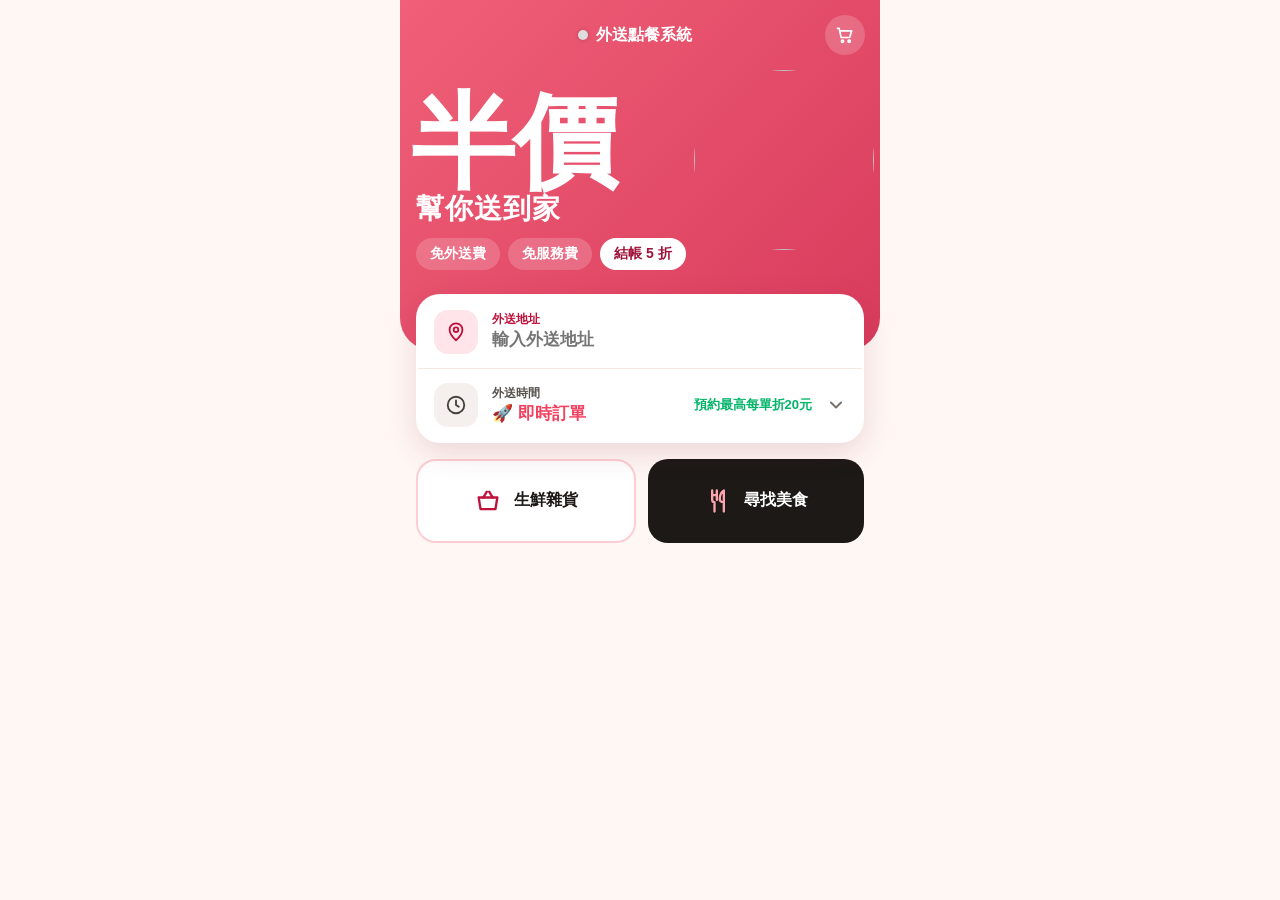
==== commit 4bebc618: "Update print statement from 'Hello' to 'Goodbye'" ====
--- a/index.html
+++ b/index.html
@@ -14,7 +14,7 @@
 
 <script charset="utf-8" src="https://static.line-scdn.net/liff/edge/2/sdk.js"></script>
 
-<title>點餐系統 14.5</title>
+<title>點餐系統 21.3</title>
 
 <style>
   * { touch-action: manipulation; }
@@ -374,6 +374,10 @@
 
       <div style="display:flex; align-items:center; gap:5px;">
 
+        <button id="groupBuyBtn" type="button" onclick="handleGroupBuyBtnClick()" style="display:none; background:#ff4b2b; color:#fff; border:none; border-radius:18px; padding:4px 10px; font-size:13px; font-weight:700; cursor:pointer; align-items:center; gap:3px; box-shadow:0 2px 5px rgba(255,75,43,0.3); transition:all 0.2s; white-space:nowrap;">
+          👥 團購
+        </button>
+
         <div id="storeSearchBtn" onclick="toggleStoreSearch()" style="position:relative; background:transparent; border:none; font-size:20px; cursor:pointer; display:none; padding:0; width:34px; height:34px; box-sizing:border-box; margin-left:5px;">
     <div style="pointer-events:none; display:flex; align-items:center; justify-content:center; width:100%; height:100%;">🔍</div>
 </div>
@@ -435,12 +439,13 @@
         <div style="width:44px; height:44px; border-radius:14px; background:#f5f0ee; color:#44403c; display:flex; align-items:center; justify-content:center; flex-shrink:0;">
           <svg aria-hidden="true" fill="none" height="22" stroke="currentColor" stroke-linecap="round" stroke-linejoin="round" stroke-width="2" viewBox="0 0 24 24" width="22"><circle cx="12" cy="12" r="9"></circle><path d="M12 7v5l3 2"></path></svg>
         </div>
-        <div style="flex:1;">
+        <div style="flex:1; min-width:0;">
           <div style="font-size:12px; font-weight:700; color:#57534e;">外送時間</div>
-          <div id="triggerTimeText" style="font-size:17px; font-weight:700;">下載中...</div>
+          <div id="triggerTimeText" style="font-size:17px; font-weight:700; color:#f43f5e; white-space:nowrap; overflow:hidden; text-overflow:ellipsis;">🚀 即時訂單</div>
           <select id="scheduleTime" style="display:none;"></select>
         </div>
-        <svg aria-hidden="true" fill="none" height="20" stroke="#78716c" stroke-linecap="round" stroke-linejoin="round" stroke-width="2.4" viewBox="0 0 24 24" width="20"><path d="M6 9l6 6 6-6"></path></svg>
+        <span id="asapPromoTag" style="color:#01B468; font-size:13px; font-weight:700; white-space:nowrap; flex-shrink:0;">預約最高每單折20元</span>
+        <svg aria-hidden="true" fill="none" height="20" stroke="#78716c" stroke-linecap="round" stroke-linejoin="round" stroke-width="2.4" viewBox="0 0 24 24" width="20" style="flex-shrink:0;"><path d="M6 9l6 6 6-6"></path></svg>
       </div>
     </div>
 
@@ -541,9 +546,17 @@
 
   <div id="storeView">
 
+    <div id="groupBuyTopBar" style="display:none; background: linear-gradient(135deg, #06c167, #048848); color: #fff; padding: 10px 14px; align-items: center; justify-content: space-between; font-size: 13px; font-weight: bold; box-shadow: 0 2px 6px rgba(0,0,0,0.15); margin: 0 -15px 12px -15px;">
+      <div style="display: flex; align-items: center; gap: 6px;">
+        <span style="font-size: 16px;">👥</span>
+        <span id="groupBuyTopBarText">多人團購共用購物車中</span>
+      </div>
+      <button type="button" onclick="copyGroupBuyShareLink()" style="background: rgba(255,255,255,0.25); border: 1px solid rgba(255,255,255,0.4); color: #fff; border-radius: 12px; padding: 4px 10px; font-size: 12px; font-weight: 700; cursor: pointer; white-space:nowrap;">📋 邀請</button>
+    </div>
+
     <div class="store-nav">
 
-      <button class="back-btn" onclick="goBack()">← 返回搜尋結果</button>
+      <button id="storeNavBackBtn" class="back-btn" onclick="goBack()">← 返回搜尋結果</button>
 
     </div>
 
@@ -561,15 +574,15 @@
 
 
 
-  <div id="cartView" style="display:none; padding-bottom:100px; min-height:100vh; background:#fff; margin:0 -15px;">
-
-    <div id="cartContent" style="padding: 15px 10px;"></div>
-
-    
-
-    <div style="position: fixed; bottom: 0; left: 0; width: 100%; background: #fff; padding: 15px; border-top: 1px solid #eee; box-shadow: 0 -2px 10px rgba(0,0,0,0.05); box-sizing: border-box; z-index:100;">
-
-      <button onclick="openCheckoutSummary()" style="background:#111; color:#fff; border:none; padding:15px; border-radius:8px; font-weight:bold; font-size:18px; width:100%;">確認訂單</button>
+  <div id="cartView" style="display:none; padding-bottom:120px; min-height:100vh; background:#f7f8fa; margin:0 -15px; box-sizing:border-box;">
+
+    <div id="cartContent" style="padding: 12px 16px; box-sizing:border-box;"></div>
+
+    
+
+    <div id="cartBottomBar" style="position: fixed; bottom: 0; left: 0; width: 100%; background: #fff; padding: 12px 16px; border-top: 1px solid #eee; box-shadow: 0 -2px 10px rgba(0,0,0,0.06); box-sizing: border-box; z-index:100;">
+
+      <button id="cartBottomPreviewBtn" onclick="handleCartPreviewClick()" style="background:#111; color:#fff; border:none; padding:15px; border-radius:12px; font-weight:bold; font-size:17px; width:100%; cursor:pointer; box-shadow:0 2px 8px rgba(0,0,0,0.12);">預覽訂單</button>
 
     </div>
 
@@ -593,9 +606,72 @@
 
   </div>
 
+<!-- 多人團購相關彈窗 -->
+<div class="modal-overlay" id="groupBuyCreateModal" style="display:none; align-items:center; justify-content:center; z-index:99999;" onclick="if(event.target===this) closeGroupBuyModal()">
+  <div class="modal" style="max-width:340px; padding:24px 20px; border-radius:16px; background:#fff; box-shadow:0 10px 25px rgba(0,0,0,0.2); text-align:left;">
+    <div style="display:flex; justify-content:space-between; align-items:center; margin-bottom:12px;">
+      <h3 style="margin:0; font-size:18px; color:#111; font-weight:800; display:flex; align-items:center; gap:6px;">
+        <span>👥</span><span>發起多人團購</span>
+      </h3>
+      <button type="button" onclick="closeGroupBuyModal()" style="background:transparent; border:none; font-size:18px; cursor:pointer; color:#888;">✕</button>
+    </div>
+    <div id="gbStoreInfoDisplay" style="background:#f8f9fa; border:1px solid #eee; border-radius:10px; padding:10px 12px; font-size:13px; color:#333; margin-bottom:15px; font-weight:600;"></div>
+    
+    <div style="margin-bottom:12px;">
+      <label style="display:block; font-size:13px; font-weight:700; color:#333; margin-bottom:5px;">
+        🔒 設定結帳密碼 <span style="font-size:11px; color:#f43f5e; font-weight:normal;">(預設 123456)</span>
+      </label>
+      <input type="text" id="gbPasswordInput" value="123456" list="gb-password-list" placeholder="請設定結帳密碼" onchange="if(typeof saveSimpleHistory==='function') saveSimpleHistory('gbPasswordInput');" style="width:100%; padding:10px 12px; border:1.5px solid #ddd; border-radius:10px; font-size:15px; box-sizing:border-box; outline:none; font-weight:bold; letter-spacing:1px;" />
+      <datalist id="gb-password-list"></datalist>
+      <div style="font-size:11px; color:#666; margin-top:4px;">⚠️ 只有持有此密碼的人才能按下結帳按鈕，其他人僅能點餐。</div>
+    </div>
+
+    <div style="margin-bottom:16px;">
+      <label style="display:block; font-size:13px; font-weight:700; color:#333; margin-bottom:5px;">
+        👤 發起人暱稱
+      </label>
+      <input type="text" id="gbCreatorNameInput" value="團長" list="gb-creator-name-list" placeholder="例如：團長 / 小明" onchange="if(typeof saveSimpleHistory==='function') saveSimpleHistory('gbCreatorNameInput');" style="width:100%; padding:10px 12px; border:1.5px solid #ddd; border-radius:10px; font-size:14px; box-sizing:border-box; outline:none;" />
+      <datalist id="gb-creator-name-list"></datalist>
+    </div>
+
+    <div style="display:flex; gap:10px;">
+      <button type="button" onclick="closeGroupBuyModal()" style="flex:1; background:#f0f0f0; color:#444; border:none; padding:12px; border-radius:10px; font-weight:bold; cursor:pointer;">取消</button>
+      <button type="button" id="gbCreateSubmitBtn" onclick="submitCreateGroupBuy()" style="flex:2; background:#f43f5e; color:#fff; border:none; padding:12px; border-radius:10px; font-weight:bold; cursor:pointer; box-shadow:0 2px 6px rgba(244,63,94,0.35);">🚀 產生團購連結</button>
+    </div>
+  </div>
 </div>
 
-<!--  -->
+<div class="modal-overlay" id="groupBuyShareModal" style="display:none; align-items:center; justify-content:center; z-index:99999;">
+  <div class="modal" style="max-width:340px; padding:24px 20px; border-radius:16px; background:#fff; text-align:center;">
+    <div style="font-size:40px; margin-bottom:10px;">🎉</div>
+    <h3 style="margin:0 0 6px 0; font-size:18px; color:#111; font-weight:800;">團購連結已產生！</h3>
+    <p style="font-size:13px; color:#666; margin:0 0 14px 0;">複製以下專屬連結傳送給好友，大家即可加入共用購物車一起點餐：</p>
+    
+    <div style="background:#f8f9fa; border:1.5px dashed #06c167; border-radius:10px; padding:10px; margin-bottom:14px;">
+      <input type="text" id="gbShareLinkInput" readonly style="width:100%; border:none; background:transparent; font-size:13px; color:#06c167; font-weight:bold; text-align:center; outline:none;" onclick="this.select()" />
+    </div>
+
+    <button type="button" onclick="copyGroupBuyShareLink()" style="width:100%; background:#06c167; color:#fff; border:none; padding:12px; border-radius:10px; font-weight:bold; font-size:15px; cursor:pointer; margin-bottom:8px; box-shadow:0 2px 6px rgba(6,193,103,0.3);">
+      📋 複製團購邀請連結
+    </button>
+    <button type="button" onclick="closeGroupBuyShareModal()" style="width:100%; background:#f0f0f0; color:#333; border:none; padding:10px; border-radius:10px; font-weight:bold; font-size:14px; cursor:pointer;">
+      進入團購點餐
+    </button>
+  </div>
+</div>
+
+<div class="modal-overlay" id="groupBuyAuthModal" style="display:none; align-items:center; justify-content:center; z-index:99999;">
+  <div class="modal" style="max-width:320px; padding:24px 20px; border-radius:16px; background:#fff; text-align:center;">
+    <div style="font-size:36px; margin-bottom:8px;">🔒</div>
+    <h3 id="gbAuthModalTitle" style="margin:0 0 8px 0; color:#111; font-size:18px; font-weight:800;">請輸入團購結帳密碼</h3>
+    <p id="gbAuthModalDesc" style="font-size:13px; color:#666; margin:0 0 16px 0;">此訂單為多人共用購物車，只有持有結帳密碼才能結帳</p>
+    <input type="password" id="gbAuthPwdInput" list="gb-password-list" placeholder="請輸入密碼" style="width:100%; padding:10px 14px; border:1.5px solid #ddd; border-radius:10px; font-size:16px; text-align:center; box-sizing:border-box; outline:none; margin-bottom:15px;" onkeydown="if(event.key==='Enter') verifyGroupBuyPassword();" />
+    <div style="display:flex; gap:10px;">
+      <button type="button" onclick="cancelGroupBuyAuth()" style="flex:1; background:#eee; color:#333; border:none; padding:10px; border-radius:8px; font-weight:bold; cursor:pointer;">取消</button>
+      <button type="button" onclick="verifyGroupBuyPassword()" style="flex:1; background:#f43f5e; color:#fff; border:none; padding:10px; border-radius:8px; font-weight:bold; cursor:pointer;">確認送出</button>
+    </div>
+  </div>
+</div>
 
 <div class="modal-overlay" id="itemModal"
 
@@ -655,6 +731,40 @@
 
 <script>
 
+function showToast(msg) {
+    if (!document.body) {
+        window.addEventListener('DOMContentLoaded', () => showToast(msg));
+        return;
+    }
+    const el = document.createElement('div');
+    el.innerText = msg;
+    el.style.position = 'fixed';
+    el.style.top = '50%';
+    el.style.left = '50%';
+    el.style.transform = 'translate(-50%, -50%)';
+    el.style.background = 'rgba(0,0,0,0.85)';
+    el.style.color = '#fff';
+    el.style.padding = '12px 24px';
+    el.style.borderRadius = '20px';
+    el.style.zIndex = '99999';
+    el.style.fontSize = '15px';
+    el.style.fontWeight = 'bold';
+    el.style.boxShadow = '0 4px 16px rgba(0,0,0,0.3)';
+    el.style.pointerEvents = 'none';
+    el.style.textAlign = 'center';
+    el.style.maxWidth = '80%';
+    el.style.wordBreak = 'break-word';
+    document.body.appendChild(el);
+    setTimeout(() => {
+        el.style.transition = 'opacity 0.5s';
+        el.style.opacity = '0';
+        setTimeout(() => el.remove(), 500);
+    }, 2000);
+}
+window.showToast = showToast;
+window.alert = function(msg) {
+    showToast(msg);
+};
 
 // New specific function to handle delivery method toggle since we hid the original select
 function setDeliveryMethod(method) {
@@ -723,6 +833,44 @@
       }
   }
 
+  function getPreOrderDiscount(targetTimestamp) {
+      if (typeof scheduleMode !== 'undefined' && scheduleMode === 'ASAP') return 0;
+      const isGrocery = (typeof window !== 'undefined' && window.isGroceryStore) || 
+                        (typeof currentVertical !== 'undefined' && currentVertical === 'SHOP');
+      
+      const schedSelect = document.getElementById('scheduleTime');
+      let isThreeHour = false;
+      if (schedSelect && schedSelect.value) {
+          try {
+              const parsed = JSON.parse(schedSelect.value);
+              if (parsed.startTime !== undefined && parsed.endTime !== undefined) {
+                  if ((parsed.endTime - parsed.startTime) === 180) {
+                      isThreeHour = true;
+                  }
+              }
+              if (parsed.discount === 25) {
+                  isThreeHour = true;
+              }
+          } catch(e) {}
+      }
+      
+      if (isGrocery) {
+          // 生鮮雜貨預約任何時段沒有 -$5、-$10，只有三小時時段會 -$25
+          return isThreeHour ? 25 : 0;
+      }
+      
+      const ts = targetTimestamp || (typeof getSelectedScheduleTimestamp === 'function' ? getSelectedScheduleTimestamp() : 0);
+      if (!ts) return 0;
+      const diffMs = ts - Date.now();
+      if (diffMs <= 0) return 0;
+      const diffMinutes = diffMs / 60000;
+      if (diffMinutes >= 179) {
+          return 10;
+      } else {
+          return 5;
+      }
+  }
+
   let API_BASE_URL = 'https://api.9ysong.shop';
 
   let WS_URL = 'wss://api.9ysong.shop/ws';
@@ -793,7 +941,7 @@
 
   let currentAddrTitle = '';
 
-  let scheduleMode = 'SCHEDULE';
+  let scheduleMode = 'ASAP';
 
   let selectedDateIndex = 0;
 
@@ -808,21 +956,20 @@
   
 
   function loadHistory() {
-
-    ['foodNotes', 'deliveryNotes', 'query', 'modalNote'].forEach(field => {
-
+    const fieldMap = {
+      'query': 'query-list',
+      'foodNotes': 'food-notes-list',
+      'deliveryNotes': 'delivery-notes-list',
+      'modalNote': 'modal-note-list',
+      'gbPasswordInput': 'gb-password-list',
+      'gbCreatorNameInput': 'gb-creator-name-list'
+    };
+    Object.keys(fieldMap).forEach(field => {
       const history = JSON.parse(localStorage.getItem('finddog_history_' + field)) || [];
-
-      const datalist = document.getElementById(field === 'query' ? 'query-list' : (field === 'foodNotes' ? 'food-notes-list' : 'delivery-notes-list'));
-
+      const datalist = document.getElementById(fieldMap[field]);
       if (datalist) {
-
         datalist.innerHTML = history.map(val => `<option value="${escapeHTML(val)}"></option>`).join('');
-
       }
-
-
-
     });
 
     
@@ -970,12 +1117,42 @@
       }
   });
 
-
-    liffInitPromise = liff.init({ liffId: "2011657436-rGVj5SoG" }).catch(err => {
-
-        console.error('LIFF init failed', err);
-
-    });
+  // 像備註一樣在使用者端保存團購密碼與暱稱
+  const savedGbPwd = localStorage.getItem('userGroupBuyPassword');
+  const gbPwdEl = document.getElementById('gbPasswordInput');
+  if (gbPwdEl) {
+      if (savedGbPwd !== null && savedGbPwd.trim() !== '') {
+          gbPwdEl.value = savedGbPwd;
+      }
+      gbPwdEl.addEventListener('input', (e) => {
+          localStorage.setItem('userGroupBuyPassword', e.target.value.trim());
+      });
+      gbPwdEl.addEventListener('change', (e) => {
+          const val = e.target.value.trim();
+          localStorage.setItem('userGroupBuyPassword', val);
+          if (typeof saveSimpleHistory === 'function') saveSimpleHistory('gbPasswordInput');
+      });
+  }
+
+  const savedGbNickname = localStorage.getItem('group_buy_user_name');
+  const gbNameEl = document.getElementById('gbCreatorNameInput');
+  if (gbNameEl) {
+      if (savedGbNickname !== null && savedGbNickname.trim() !== '' && savedGbNickname.trim() !== '成員') {
+          gbNameEl.value = savedGbNickname;
+      }
+      gbNameEl.addEventListener('input', (e) => {
+          localStorage.setItem('group_buy_user_name', e.target.value.trim());
+      });
+      gbNameEl.addEventListener('change', (e) => {
+          const val = e.target.value.trim();
+          localStorage.setItem('group_buy_user_name', val);
+          if (typeof saveSimpleHistory === 'function') saveSimpleHistory('gbCreatorNameInput');
+      });
+  }
+
+  liffInitPromise = liff.init({ liffId: "2011657436-rGVj5SoG" }).catch(err => {
+      console.error('LIFF init failed', err);
+  });
 
     
 
@@ -1016,8 +1193,13 @@
     initSchedulePicker();
     
     // Config loaded, API_BASE_URL is ready, now we can fetch times
+    loadStoreBlacklist();
+    if (typeof loadThreeHourStores === 'function') loadThreeHourStores();
     fetchDeliveryTimes();
     loadServerStatusDot();
+    if (typeof checkAndInitGroupBuyFromUrl === 'function') {
+      checkAndInitGroupBuyFromUrl();
+    }
   });
 
 
@@ -1104,6 +1286,58 @@
     renderDates();
   }
 
+  function getAvailableTimeRangesCount(dStr) {
+    if (!uberTimeData) return 0;
+    const storeRaw = window.currentStoreRawData;
+    let storeRanges = null;
+    if (storeRaw && storeRaw.timeWindowPicker && storeRaw.timeWindowPicker.dates) {
+        const matchingStoreDate = storeRaw.timeWindowPicker.dates.find(d => {
+            if (d.date === dStr) return true;
+            if (d.listItems && d.listItems.length > 0) {
+                return d.listItems[0]?.timeWindowViewModel?.timeWindow?.date === dStr;
+            }
+            return false;
+        });
+        if (matchingStoreDate && matchingStoreDate.listItems && matchingStoreDate.listItems.length > 0) {
+            storeRanges = [];
+            matchingStoreDate.listItems.forEach(item => {
+                const tw = item.timeWindowViewModel?.timeWindow;
+                if (tw) {
+                    storeRanges.push({
+                        startTime: tw.startTime,
+                        endTime: tw.endTime,
+                        startTimeSeconds: tw.startTimeSeconds,
+                        date: tw.date || dStr
+                    });
+                }
+            });
+            const sName = window.currentStoreName || (typeof currentStoreName !== 'undefined' ? currentStoreName : '') || storeRaw?.title || '';
+            const isGr = window.isGroceryStore || (typeof currentVertical !== 'undefined' && currentVertical === 'SHOP');
+            if (typeof interleaveThreeHourWindows === 'function') {
+                storeRanges = interleaveThreeHourWindows(storeRanges, sName, isGr);
+            }
+        }
+    }
+    
+    const ranges = (storeRanges && storeRanges.length > 0) ? storeRanges : (uberTimeData?.timeRanges?.[dStr] || []);
+    if (!ranges || ranges.length === 0) return 0;
+    
+    const now = new Date();
+    const todayStr = `${now.getFullYear()}-${String(now.getMonth()+1).padStart(2, '0')}-${String(now.getDate()).padStart(2, '0')}`;
+    const isToday = (dStr === todayStr) || (new Date(dStr).toDateString() === now.toDateString());
+    const currentMinutes = now.getHours() * 60 + now.getMinutes();
+    
+    let count = 0;
+    for (let i = 0; i < ranges.length; i++) {
+        const st = ranges[i].startTime || 0;
+        if (isToday && st < currentMinutes) {
+            continue;
+        }
+        count++;
+    }
+    return count;
+  }
+
   function renderDates() {
     if (!uberTimeData || !uberTimeData.dates) return;
     const dateSelect = document.getElementById('modalDateSelect');
@@ -1113,12 +1347,34 @@
     const tomorrow = new Date();
     tomorrow.setDate(today.getDate() + 1);
     
-    let firstAvailableDate = null;
-    uberTimeData.dates.forEach((dStr, idx) => {
+    const storeRaw = window.currentStoreRawData;
+    let datesList = uberTimeData.dates;
+    if (storeRaw && storeRaw.timeWindowPicker && storeRaw.timeWindowPicker.dates && storeRaw.timeWindowPicker.dates.length > 0) {
+        const sDates = storeRaw.timeWindowPicker.dates.map(d => {
+            if (d.date) return d.date;
+            if (d.listItems && d.listItems.length > 0) {
+                return d.listItems[0]?.timeWindowViewModel?.timeWindow?.date;
+            }
+            return null;
+        }).filter(Boolean);
+        if (sDates.length > 0) datesList = sDates;
+    }
+
+    datesList.forEach((dStr, idx) => {
         const d = new Date(dStr);
         const dayNames = ['日', '一', '二', '三', '四', '五', '六'];
+        const isToday = (d.toDateString() === today.toDateString());
+        
+        // 挑選時間如果今日的時段已經沒有時段 就不需要有今日可以選
+        if (isToday) {
+            const availCount = getAvailableTimeRangesCount(dStr);
+            if (availCount === 0) {
+                return;
+            }
+        }
+        
         let label = '';
-        if (d.toDateString() === today.toDateString()) {
+        if (isToday) {
             label = `今天 (${d.getMonth()+1}/${d.getDate()} 週${dayNames[d.getDay()]})`;
         } else if (d.toDateString() === tomorrow.toDateString()) {
             label = `明天 (${d.getMonth()+1}/${d.getDate()} 週${dayNames[d.getDay()]})`;
@@ -1136,36 +1392,40 @@
     // Automatically set default trigger text
     const modalSelect = document.getElementById('modalTimeSelect');
     const scheduleSelect = document.getElementById('scheduleTime');
-    if (modalSelect && scheduleSelect && modalSelect.options.length > 0) {
-        if (scheduleSelect.options.length === 0) {
-            const targetIdx = modalSelect.options.length > 1 ? 1 : 0;
-            const newOpt = document.createElement('option');
-            newOpt.value = modalSelect.options[targetIdx].value;
-            newOpt.text = modalSelect.options[targetIdx].text;
-            scheduleSelect.appendChild(newOpt);
-        }
-        updateTriggerText();
+    if (modalSelect && scheduleSelect && modalSelect.options.length > 0 && modalSelect.options[0].value !== '') {
+        if (typeof scheduleMode !== 'undefined' && scheduleMode === 'SCHEDULE') {
+            if (scheduleSelect.options.length === 0) {
+                const targetIdx = modalSelect.options.length > 1 ? 1 : 0;
+                const newOpt = document.createElement('option');
+                newOpt.value = modalSelect.options[targetIdx].value;
+                newOpt.text = modalSelect.options[targetIdx].text;
+                scheduleSelect.appendChild(newOpt);
+            }
+            updateTriggerText();
+        }
     }
     autoFixEmptyTime();
 }
 
 function autoFixEmptyTime() {
-    if (typeof scheduleMode !== 'undefined' && scheduleMode === 'ASAP') return;
     const modalSelect = document.getElementById('modalTimeSelect');
     const dateSelect = document.getElementById('modalDateSelect');
     const scheduleSelect = document.getElementById('scheduleTime');
-    if (!modalSelect || !dateSelect || !scheduleSelect) return;
-    if (modalSelect.options.length === 0 && dateSelect.options.length > 0) {
+    if (!modalSelect || !dateSelect) return;
+    const isCurrentValid = modalSelect.options.length > 0 && modalSelect.options[0].value !== '';
+    if (!isCurrentValid && dateSelect.options.length > 0) {
         for (let i = 0; i < dateSelect.options.length; i++) {
             dateSelect.selectedIndex = i;
             renderModalTimes();
-            if (modalSelect.options.length > 0) {
-                scheduleSelect.innerHTML = '';
-                const newOpt = document.createElement('option');
-                newOpt.value = modalSelect.options[0].value;
-                newOpt.text = modalSelect.options[0].text;
-                scheduleSelect.appendChild(newOpt);
-                if (typeof updateTriggerText === 'function') updateTriggerText();
+            if (modalSelect.options.length > 0 && modalSelect.options[0].value !== '') {
+                if (scheduleSelect && typeof scheduleMode !== 'undefined' && scheduleMode === 'SCHEDULE') {
+                    scheduleSelect.innerHTML = '';
+                    const newOpt = document.createElement('option');
+                    newOpt.value = modalSelect.options[0].value;
+                    newOpt.text = modalSelect.options[0].text;
+                    scheduleSelect.appendChild(newOpt);
+                    if (typeof updateTriggerText === 'function') updateTriggerText();
+                }
                 break;
             }
         }
@@ -1180,14 +1440,54 @@
     if (!timeSelect) return;
     timeSelect.innerHTML = '';
     
-    if (!uberTimeData || !uberTimeData.timeRanges || !uberTimeData.timeRanges[dateStr]) return;
+    const storeRaw = window.currentStoreRawData;
+    let storeRanges = null;
+    if (storeRaw && storeRaw.timeWindowPicker && storeRaw.timeWindowPicker.dates) {
+        const matchingStoreDate = storeRaw.timeWindowPicker.dates.find(d => {
+            if (d.date === dateStr) return true;
+            if (d.listItems && d.listItems.length > 0) {
+                return d.listItems[0]?.timeWindowViewModel?.timeWindow?.date === dateStr;
+            }
+            return false;
+        });
+        if (matchingStoreDate && matchingStoreDate.listItems && matchingStoreDate.listItems.length > 0) {
+            storeRanges = [];
+            matchingStoreDate.listItems.forEach(item => {
+                const tw = item.timeWindowViewModel?.timeWindow;
+                if (tw) {
+                    storeRanges.push({
+                        startTime: tw.startTime,
+                        endTime: tw.endTime,
+                        startTimeSeconds: tw.startTimeSeconds,
+                        date: tw.date || dateStr
+                    });
+                }
+            });
+            const sName = window.currentStoreName || (typeof currentStoreName !== 'undefined' ? currentStoreName : '') || storeRaw?.title || '';
+            const isGr = window.isGroceryStore || (typeof currentVertical !== 'undefined' && currentVertical === 'SHOP');
+            if (typeof interleaveThreeHourWindows === 'function') {
+                storeRanges = interleaveThreeHourWindows(storeRanges, sName, isGr);
+            }
+        }
+    }
+    
+    const ranges = (storeRanges && storeRanges.length > 0) ? storeRanges : (uberTimeData?.timeRanges?.[dateStr] || []);
+    if (!ranges || ranges.length === 0) {
+        const emptyOpt = document.createElement('option');
+        emptyOpt.value = '';
+        emptyOpt.text = '⚠️ 此日期已無可預約時段，請選擇其他日期';
+        emptyOpt.disabled = true;
+        emptyOpt.selected = true;
+        timeSelect.appendChild(emptyOpt);
+        if (typeof updateModalDiscountNotice === 'function') updateModalDiscountNotice();
+        return;
+    }
     
     const now = new Date();
     const todayStr = `${now.getFullYear()}-${String(now.getMonth()+1).padStart(2, '0')}-${String(now.getDate()).padStart(2, '0')}`;
     const isToday = (dateStr === todayStr) || (new Date(dateStr).toDateString() === now.toDateString());
     const currentMinutes = now.getHours() * 60 + now.getMinutes();
-    
-    const ranges = uberTimeData.timeRanges[dateStr];
+    let validCount = 0;
     ranges.forEach(w => {
         const st = w.startTime || 0;
         const et = w.endTime || 0;
@@ -1216,14 +1516,50 @@
             displayTitle = `${getTimeEmoji(h)} ${startAmpm} ${startH12}:${startMM} - ${getTimeEmoji(endH)} ${endAmpm} ${endH12}:${endMM}`;
         }
         
+        const isGr = window.isGroceryStore || (typeof currentVertical !== 'undefined' && currentVertical === 'SHOP');
+        const isThreeHour = (et - st === 180) || w.isThreeHour;
+        let disc = 0;
+        let discStr = '';
+        if (isGr) {
+            if (isThreeHour) {
+                disc = 25;
+                discStr = '  (-$25)';
+            }
+        } else {
+            const baseDate = new Date(dateStr + "T00:00:00+08:00");
+            const slotTimeMs = baseDate.getTime() + (st * 60 * 1000);
+            const diffMinutes = (slotTimeMs - now.getTime()) / 60000;
+            disc = (diffMinutes >= 179) ? 10 : 5;
+            discStr = `  (-$${disc})`;
+        }
+
         const opt = document.createElement('option');
-        opt.value = JSON.stringify({ date: dateStr, startTime: st, endTime: et, title: displayTitle });
-        opt.text = displayTitle;
+        opt.value = JSON.stringify({ date: dateStr, startTime: st, endTime: et, title: displayTitle, discount: disc });
+        opt.text = `${displayTitle}${discStr}`;
+        if (disc > 0) {
+            opt.style.color = '#e11d48';
+            opt.style.fontWeight = 'bold';
+        } else {
+            opt.style.color = '#111';
+            opt.style.fontWeight = 'normal';
+        }
+        validCount++;
         timeSelect.appendChild(opt);
     });
+
+    if (validCount === 0) {
+        const emptyOpt = document.createElement('option');
+        emptyOpt.value = '';
+        emptyOpt.text = '⚠️ 此日期已無可預約時段，請選擇其他日期';
+        emptyOpt.disabled = true;
+        emptyOpt.selected = true;
+        timeSelect.appendChild(emptyOpt);
+    }
+
+    if (typeof updateModalDiscountNotice === 'function') updateModalDiscountNotice();
     
     // 即時同步第一個時段到畫面 (若非即時訂單模式)
-    if (typeof syncSelectedTimeToHome === 'function' && typeof scheduleMode !== 'undefined' && scheduleMode !== 'ASAP') {
+    if (typeof syncSelectedTimeToHome === 'function' && typeof scheduleMode !== 'undefined' && scheduleMode !== 'ASAP' && validCount > 0) {
         syncSelectedTimeToHome();
     }
 }
@@ -1240,18 +1576,54 @@
         newOpt.text = opt.text;
         scheduleSelect.appendChild(newOpt);
         updateTriggerText();
+        if (typeof updateStoreScheduleBadge === 'function') updateStoreScheduleBadge();
+    }
+}
+
+function updateModalDiscountNotice() {
+    const notice = document.getElementById('modalDiscountNotice');
+    if (!notice) return;
+    const timeSelect = document.getElementById('modalTimeSelect');
+    if (!timeSelect || timeSelect.selectedIndex < 0 || timeSelect.options.length === 0) {
+        notice.innerText = '';
+        return;
+    }
+    const opt = timeSelect.options[timeSelect.selectedIndex];
+    if (!opt) return;
+    try {
+        const parsed = JSON.parse(opt.value);
+        if (parsed.discount && parsed.discount > 0) {
+            notice.innerText = `✨ 預約優惠：本時段結帳可折抵 $${parsed.discount} 元 (-$${parsed.discount})`;
+        } else {
+            notice.innerText = '';
+        }
+    } catch(e) {
+        notice.innerText = '';
     }
 }
 
 function openTimePickerModal() {
-    if (!uberTimeData || !uberTimeData.dates) return;
+    if (!uberTimeData || !uberTimeData.dates) {
+        fetchDeliveryTimes().then(() => {
+            if (uberTimeData && uberTimeData.dates) {
+                openTimePickerModal();
+            }
+        });
+        return;
+    }
+    
+    const storeRaw = window.currentStoreRawData;
+    if (storeRaw && storeRaw.timeWindowPicker && storeRaw.timeWindowPicker.dates) {
+        renderDates();
+    }
     
     // 同步當前已選的日期與時段到彈窗選單
     const scheduleSelect = document.getElementById('scheduleTime');
+    const dateSelect = document.getElementById('modalDateSelect');
+    const timeSelect = document.getElementById('modalTimeSelect');
     if (scheduleMode === 'SCHEDULE' && scheduleSelect && scheduleSelect.value) {
         try {
             const parsed = JSON.parse(scheduleSelect.value);
-            const dateSelect = document.getElementById('modalDateSelect');
             if (dateSelect && parsed.date) {
                 const dateIdx = Array.from(dateSelect.options).findIndex(o => o.value === parsed.date);
                 if (dateIdx !== -1 && dateSelect.selectedIndex !== dateIdx) {
@@ -1259,7 +1631,6 @@
                     renderModalTimes();
                 }
             }
-            const timeSelect = document.getElementById('modalTimeSelect');
             if (timeSelect) {
                 for (let i = 0; i < timeSelect.options.length; i++) {
                     try {
@@ -1272,24 +1643,374 @@
                 }
             }
         } catch(e) {}
-    }
-    
+    } else {
+        if (!timeSelect || timeSelect.options.length === 0 || timeSelect.options[0].value === '') {
+            autoFixEmptyTime();
+        }
+    }
+    
+    if (typeof updateModalDiscountNotice === 'function') updateModalDiscountNotice();
     document.getElementById('timePickerModal').style.display = 'flex';
 }
+
+function checkStoreIsOpenNow(d, badgeTime) {
+    try {
+        if (!d) return false;
+
+        // 1. 若 Uber API 直接標記為營業中且可下單 (最直接權威狀態)
+        if (d.isOpen === true && d.isOrderable === true && !d.closedMessage) {
+            return true;
+        }
+
+        // 2. 檢查外部傳入或全域的 badgeTime / 標題副標 (例如 "10 到 20 分鐘", "15-25 分鐘")
+        const bTime = badgeTime || window.currentStoreBadgeTime || document.getElementById('storeHeaderSubtitle')?.innerText || '';
+        if (bTime) {
+            const isMinText = (bTime.includes('分鐘') || bTime.includes('分')) &&
+                !bTime.includes('後營業') &&
+                !bTime.includes('開始營業') &&
+                !bTime.includes('休息') &&
+                !bTime.includes('未營業');
+            if (isMinText) return true;
+        }
+
+        // 3. 由 d.hours (每日各營業區間) 判斷，支援跨午夜時段 (如 10:30 到 00:59，即 st > et)
+        const now = new Date();
+        const currentMins = now.getHours() * 60 + now.getMinutes();
+        const dayNum = now.getDay();
+
+        if (d && Array.isArray(d.hours) && d.hours.length > 0) {
+            const dayMap = { '日': 0, '天': 0, '一': 1, '二': 2, '三': 3, '四': 4, '五': 5, '六': 6 };
+            for (const h of d.hours) {
+                const dr = h.dayRange || '';
+                let isDay = false;
+                if (!dr || dr.includes('每天') || dr.includes('每日') || dr.includes('全天')) {
+                    isDay = true;
+                } else {
+                    const m = dr.match(/(?:星期|週|周)?([一二三四五六日天])\s*(?:-|至|~)\s*(?:星期|週|周)?([一二三四五六日天])/);
+                    if (m) {
+                        const s = dayMap[m[1]];
+                        const e = dayMap[m[2]];
+                        if (s !== undefined && e !== undefined) {
+                            isDay = (s <= e) ? (dayNum >= s && dayNum <= e) : (dayNum >= s || dayNum <= e);
+                        }
+                    }
+                    if (!isDay) {
+                        const singleMatches = [...dr.matchAll(/(?:星期|週|周)?([一二三四五六日天])/g)];
+                        if (singleMatches.length > 0) {
+                            isDay = singleMatches.some(sm => dayMap[sm[1]] === dayNum);
+                        }
+                    }
+                }
+                if (isDay && Array.isArray(h.sectionHours) && h.sectionHours.length > 0) {
+                    const inShift = h.sectionHours.some(sh => {
+                        const st = sh.startTime || 0;
+                        const et = sh.endTime || 0;
+                        if (st <= et) {
+                            return currentMins >= st && currentMins < et;
+                        } else {
+                            // 跨午夜時段 (如 10:30 到 凌晨 00:59)
+                            return currentMins >= st || currentMins < et;
+                        }
+                    });
+                    if (inShift) return true;
+                }
+            }
+        }
+    } catch (e) {
+        console.error('checkStoreIsOpenNow error:', e);
+    }
+    return false;
+}
+window.checkStoreIsOpenNow = checkStoreIsOpenNow;
+
+function validateStoreSchedule() {
+    let windows = window.currentStoreAvailableWindows || [];
+    const rawData = window.currentStoreRawData;
+    if (windows.length === 0 && rawData && rawData.timeWindowPicker && rawData.timeWindowPicker.dates) {
+        rawData.timeWindowPicker.dates.forEach(dateObj => {
+            if (dateObj.listItems) {
+                dateObj.listItems.forEach(item => {
+                    if (item.timeWindowViewModel && item.timeWindowViewModel.timeWindow) {
+                        windows.push(item.timeWindowViewModel.timeWindow);
+                    }
+                });
+            }
+        });
+        const isGr = window.isGroceryStore || (typeof currentVertical !== 'undefined' && currentVertical === 'SHOP');
+        if (typeof interleaveThreeHourWindows === 'function') {
+            windows = interleaveThreeHourWindows(windows, currentStoreName, isGr);
+        }
+        window.currentStoreAvailableWindows = windows;
+    }
+
+    if (scheduleMode === 'ASAP') {
+        const isCurrentlyOpen = (typeof checkStoreIsOpenNow === 'function' && rawData) ? checkStoreIsOpenNow(rawData) : !window.currentStoreClosed;
+        if (window.currentStoreClosed || !isCurrentlyOpen) {
+            return { valid: false, reason: 'ASAP_CLOSED', text: '即時訂單' };
+        }
+        return { valid: true, text: '即時訂單' };
+    } else if (scheduleMode === 'SCHEDULE') {
+        const scheduleSelect = document.getElementById('scheduleTime');
+        const selectedScheduleValue = scheduleSelect ? scheduleSelect.value : '';
+        let selectedScheduleText = scheduleSelect && scheduleSelect.selectedIndex >= 0 ? scheduleSelect.options[scheduleSelect.selectedIndex].text : '';
+        if (selectedScheduleText.startsWith('今天 ')) selectedScheduleText = selectedScheduleText.substring(3);
+
+        if (!selectedScheduleValue) {
+            return { valid: false, reason: 'NO_SCHEDULE_SELECTED', text: '尚未選擇時段' };
+        }
+
+        const selectedTime = getSelectedScheduleTimestamp() / 1000;
+        let timeFound = false;
+
+        if (windows.length > 0) {
+            for (const tw of windows) {
+                const duration = (tw.endTime && tw.startTime) ? (tw.endTime - tw.startTime) * 60 : 1800;
+                if (selectedTime >= tw.startTimeSeconds && selectedTime <= tw.startTimeSeconds + duration) {
+                    timeFound = true;
+                    break;
+                }
+            }
+        }
+
+        const nowSec = Date.now() / 1000;
+        const isCurrentlyOpen = (typeof checkStoreIsOpenNow === 'function' && rawData) ? checkStoreIsOpenNow(rawData) : false;
+        // 智慧容錯：若店家當下營業中 (isCurrentlyOpen)，且所選時段落在當前營業區間或最接近之可用預約時段內 (未來60~90分鐘以內)
+        if (!timeFound && isCurrentlyOpen && (selectedTime - nowSec <= 90 * 60) && (selectedTime >= nowSec - 900)) {
+            const firstWin = windows.length > 0 ? windows[0] : null;
+            const firstWinSec = firstWin ? firstWin.startTimeSeconds : (nowSec + 3600);
+            const firstDuration = (firstWin && firstWin.endTime && firstWin.startTime) ? (firstWin.endTime - firstWin.startTime) * 60 : 1800;
+            if (selectedTime <= firstWinSec + firstDuration) {
+                timeFound = true;
+            }
+        }
+
+        if (!timeFound) {
+            return { valid: false, reason: 'SCHEDULE_TIME_INVALID', text: selectedScheduleText };
+        }
+
+        return { valid: true, text: selectedScheduleText };
+    }
+
+    return { valid: true };
+}
+window.validateStoreSchedule = validateStoreSchedule;
+
+function showStoreScheduleModal({ invalidScheduleText = '', isCheckout = false } = {}) {
+    let windows = window.currentStoreAvailableWindows || [];
+    const rawData = window.currentStoreRawData;
+    if (windows.length === 0 && rawData && rawData.timeWindowPicker && rawData.timeWindowPicker.dates) {
+        rawData.timeWindowPicker.dates.forEach(dateObj => {
+            if (dateObj.listItems) {
+                dateObj.listItems.forEach(item => {
+                    if (item.timeWindowViewModel && item.timeWindowViewModel.timeWindow) {
+                        windows.push(item.timeWindowViewModel.timeWindow);
+                    }
+                });
+            }
+        });
+        const isGr = window.isGroceryStore || (typeof currentVertical !== 'undefined' && currentVertical === 'SHOP');
+        if (typeof interleaveThreeHourWindows === 'function') {
+            windows = interleaveThreeHourWindows(windows, currentStoreName, isGr);
+        }
+        window.currentStoreAvailableWindows = windows;
+    }
+
+    const tType = (typeof currentVertical !== 'undefined' && currentVertical === 'SHOP') ? '商店' : '餐廳';
+    const notice = window.currentStoreClosedNotice ? `（${escapeHTML(window.currentStoreClosedNotice)}）` : '';
+    const safeName = (typeof currentStoreName !== 'undefined' && currentStoreName) ? currentStoreName.replace(/'/g, "%27") : '';
+    const safeAction = (typeof currentStoreUrl !== 'undefined' && currentStoreUrl) ? currentStoreUrl.replace('https://www.ubereats.com/tw', '').replace(/'/g, "%27") : '';
+    const isCurrentlyOpen = (typeof checkStoreIsOpenNow === 'function' && rawData) ? checkStoreIsOpenNow(rawData) : false;
+
+    if (windows.length === 0 && !isCurrentlyOpen) {
+        showModal('店家目前尚未營業', `此${tType}${notice}目前已打烊且未提供預約時段，無法接單。`, true, `<button onclick="document.getElementById('errorModalOverlay').style.display='none';" style="margin-top:15px; background:#f43f5e; color:#fff; border:none; border-radius:8px; padding:12px; width:100%; font-size:15px; font-weight:bold; cursor:pointer;">我知道了</button>`, true);
+        return;
+    }
+
+    let btnsHtml = '';
+
+    // 如果店家當下正在營業，提供「改成即時單」按鈕
+    if (isCurrentlyOpen) {
+        const asapClickAction = isCheckout
+            ? `document.getElementById('errorModalOverlay').style.display='none'; window.currentStoreClosed = false; window.mustSelectScheduleBeforeCheckout = false; confirmTimePicker('ASAP', true, true); if (typeof updateStoreScheduleBadge === 'function') updateStoreScheduleBadge(); setTimeout(() => { if (window.isGroceryStore && typeof openGroceryCheckoutSummary === 'function') openGroceryCheckoutSummary(); else if (typeof openCheckoutSummary === 'function') openCheckoutSummary(); }, 150);`
+            : `document.getElementById('errorModalOverlay').style.display='none'; window.currentStoreClosed = false; window.mustSelectScheduleBeforeCheckout = false; confirmTimePicker('ASAP', true, true); if (typeof updateStoreScheduleBadge === 'function') updateStoreScheduleBadge();`;
+
+        btnsHtml += `<button onclick="${asapClickAction}" style="margin-top:5px; margin-bottom:12px; background:#fff; color:#000; border:2px solid #000; border-radius:8px; padding:12px; width:100%; cursor:pointer; font-weight:bold; text-align:center; box-shadow: 0 4px 6px rgba(0,0,0,0.1);">🚀 改成即時單 (約 10~25 分鐘送達)<br><span style="color:#d32f2f; font-size:12px; font-weight:normal;">*無法獲得預約優惠</span></button>`;
+    }
+
+    if (windows.length > 0) {
+        if (isCurrentlyOpen) {
+            btnsHtml += `<div style="color:#111; text-align:center; font-weight:bold; margin-bottom:8px; font-size:14px;">👉 或選擇可接單的預約時段 (點擊切換)：</div>`;
+        }
+        const top6 = windows.slice(0, 6);
+        top6.forEach(tw => {
+            const durationSec = (tw.endTime && tw.startTime) ? (tw.endTime - tw.startTime) * 60 : 1800;
+            const sd = new Date(tw.startTimeSeconds * 1000);
+            const ed = new Date((tw.startTimeSeconds + durationSec) * 1000);
+            const formatT = (dt) => {
+                const h = dt.getHours();
+                const m = String(dt.getMinutes()).padStart(2, '0');
+                const ampm = h >= 12 ? '下午' : '上午';
+                const h12 = h % 12 || 12;
+                return (typeof getTimeEmoji === 'function' ? getTimeEmoji(h) : '📅') + ` ${ampm} ${h12}:${m}`;
+            };
+            const dayStr = (sd.getDate() === new Date().getDate()) ? '今天' : `${sd.getMonth()+1}/${sd.getDate()}`;
+            const sAmpm = sd.getHours() >= 12 ? '下午' : '上午';
+            const eAmpm = ed.getHours() >= 12 ? '下午' : '上午';
+            let str;
+            if (sAmpm === eAmpm) {
+                const sH12 = sd.getHours() % 12 || 12;
+                const eH12 = ed.getHours() % 12 || 12;
+                const sMM = String(sd.getMinutes()).padStart(2, '0');
+                const eMM = String(ed.getMinutes()).padStart(2, '0');
+                const emoji = typeof getTimeEmoji === 'function' ? getTimeEmoji(sd.getHours()) : '📅';
+                str = `${dayStr} ${emoji} ${sAmpm} ${sH12}:${sMM}-${eH12}:${eMM}`;
+            } else {
+                str = `${dayStr} ${formatT(sd)} - ${formatT(ed)}`;
+            }
+            const isGr = window.isGroceryStore || (typeof currentVertical !== 'undefined' && currentVertical === 'SHOP');
+            if (typeof getSlotDiscountInfo === 'function') {
+                const discInfo = getSlotDiscountInfo(tw, isGr);
+                str += discInfo.tagHtml;
+            }
+
+            const clickFunc = isCheckout ? 'quickSetScheduleAndProceed' : 'quickSetSchedule';
+            btnsHtml += `<button onclick="${clickFunc}(${tw.startTimeSeconds}, '${currentStoreUuid || ''}', '${encodeURIComponent(safeName)}', '${safeAction}', ${tw.startTime || 0}, ${tw.endTime || 0})" style="margin-top:8px; background:#f0f0f0; color:#111; border:1px solid #ccc; border-radius:8px; padding:10px; width:100%; cursor:pointer; font-weight:bold; text-align:center;">${str}</button>`;
+        });
+    }
+
+    let promptHtml = '';
+    let modalTitle = '請選擇可預約時段';
+    if (invalidScheduleText) {
+        promptHtml = `
+            此${tType}${notice}在您選的時段 ( <b>${escapeHTML(invalidScheduleText)}</b> ) 休息或未開放此預約時段。<br>
+            <span style="color:#f43f5e; font-weight:bold;">請選擇可接單的送達時段：</span>
+        `;
+    } else {
+        modalTitle = '店家目前尚未營業';
+        promptHtml = `
+            此${tType}${notice}目前尚未營業，無法以「盡快送達」結帳。<br>
+            <span style="color:#f43f5e; font-weight:bold;">請選擇預約送達時段以完成訂單：</span>
+        `;
+    }
+
+    const cancelBtnText = isCheckout ? '返回' : '返回上一頁';
+    const content = `
+        <div style="text-align:center; font-size:15px; margin-bottom:12px; line-height:1.6; color:#333;">
+            ${promptHtml}
+        </div>
+        <div style="max-height:220px; overflow-y:auto; padding:2px;">
+            ${btnsHtml}
+        </div>
+        <button onclick="closeErrorModal();" style="margin-top:12px; background:#fff; color:#555; border:1px solid #ccc; border-radius:8px; padding:10px; width:100%; cursor:pointer; font-weight:bold; font-size:14px;">${cancelBtnText}</button>
+    `;
+
+    showModal(modalTitle, '', true, content, true, isCheckout ? null : function() {
+        handleMainBack();
+    });
+}
+window.showStoreScheduleModal = showStoreScheduleModal;
+
+function showScheduleSelectModalForClosedStore() {
+    showStoreScheduleModal({ isCheckout: true });
+}
+window.showScheduleSelectModalForClosedStore = showScheduleSelectModalForClosedStore;
+
+function handleStoreScheduleValidation(triggerSource = '') {
+    if (typeof currentView === 'undefined' || currentView !== 'store') return;
+    if (!window.currentStoreRawData) return;
+    
+    const schedCheck = validateStoreSchedule();
+    if (!schedCheck.valid) {
+        window.currentStoreClosed = true;
+        window.mustSelectScheduleBeforeCheckout = true;
+        if (typeof updateStoreScheduleBadge === 'function') updateStoreScheduleBadge();
+        showStoreScheduleModal({ invalidScheduleText: schedCheck.text, isCheckout: false });
+    } else {
+        window.currentStoreClosed = false;
+        window.mustSelectScheduleBeforeCheckout = false;
+        if (typeof updateStoreScheduleBadge === 'function') updateStoreScheduleBadge();
+    }
+}
+window.handleStoreScheduleValidation = handleStoreScheduleValidation;
 
 function closeTimePickerModal() {
     document.getElementById('timePickerModal').style.display = 'none';
+    if (typeof currentView !== 'undefined' && currentView === 'store' && window.currentStoreRawData) {
+        handleStoreScheduleValidation('closeModal');
+    }
+}
+
+function updateStoreScheduleBadge() {
+    const badgeText = document.getElementById('storeScheduleText');
+    const badgeWrap = document.getElementById('storeScheduleBadge');
+    if (!badgeText) return;
+    
+    const scheduleSelect = document.getElementById('scheduleTime');
+    if (typeof scheduleMode !== 'undefined' && scheduleMode === 'ASAP') {
+        if (window.currentStoreClosed || window.mustSelectScheduleBeforeCheckout) {
+            badgeText.innerText = '⚠️ 店家目前尚未營業 (點擊預約)';
+            if (badgeWrap) {
+                badgeWrap.style.display = 'inline-block';
+                const pillSpan = badgeWrap.querySelector('span');
+                if (pillSpan) pillSpan.style.background = '#e11d48';
+            }
+        } else {
+            badgeText.innerText = '🚀 即時訂單';
+            if (badgeWrap) {
+                badgeWrap.style.display = 'inline-block';
+                const pillSpan = badgeWrap.querySelector('span');
+                if (pillSpan) pillSpan.style.background = '#f43f5e';
+            }
+        }
+    } else {
+        if (scheduleSelect && scheduleSelect.options.length > 0 && scheduleSelect.selectedIndex >= 0) {
+            let optText = scheduleSelect.options[scheduleSelect.selectedIndex].text;
+            if (optText.startsWith('今天 ')) optText = optText.substring(3);
+            if (window.currentStoreClosed || window.mustSelectScheduleBeforeCheckout) {
+                badgeText.innerText = `⚠️ ${optText} 休息中 (點擊修改)`;
+                if (badgeWrap) {
+                    badgeWrap.style.display = 'inline-block';
+                    const pillSpan = badgeWrap.querySelector('span');
+                    if (pillSpan) pillSpan.style.background = '#d97706';
+                }
+            } else {
+                badgeText.innerText = `📅 安排於 ${optText}`;
+                if (badgeWrap) {
+                    badgeWrap.style.display = 'inline-block';
+                    const pillSpan = badgeWrap.querySelector('span');
+                    if (pillSpan) pillSpan.style.background = '#000';
+                }
+            }
+        }
+    }
 }
 
 function updateTriggerText() {
     const trigger = document.getElementById('triggerTimeText');
     const scheduleSelect = document.getElementById('scheduleTime');
+    const promoTag = document.getElementById('asapPromoTag');
+    if (typeof updateStoreScheduleBadge === 'function') updateStoreScheduleBadge();
     if (!trigger) return;
     
     if (typeof scheduleMode !== 'undefined' && scheduleMode === 'ASAP') {
-        trigger.innerText = '🚀 即時訂單 (約5~30分)';
+        trigger.innerText = '🚀 即時訂單';
         trigger.style.color = '#f43f5e';
+        if (promoTag) {
+            promoTag.style.display = 'inline';
+            promoTag.innerText = '預約最高每單折20元';
+            promoTag.style.color = '#01B468';
+        }
     } else {
+        const disc = typeof getPreOrderDiscount === 'function' ? getPreOrderDiscount() : 0;
+        if (promoTag) {
+            if (disc > 0) {
+                promoTag.style.display = 'inline';
+                promoTag.innerText = `(-$${disc})`;
+                promoTag.style.color = '#e11d48';
+            } else {
+                promoTag.style.display = 'none';
+            }
+        }
         if (scheduleSelect && scheduleSelect.options.length > 0) {
             try {
                 const parsed = JSON.parse(scheduleSelect.value);
@@ -1319,13 +2040,27 @@
     }
 }
 
-function confirmTimePicker(mode, skipSearch = false) {
+function confirmTimePicker(mode, skipSearch = false, force = false) {
+    if (!force && mode === 'ASAP') {
+        const isOpenNow = (typeof window.checkStoreIsOpenNow === 'function' && window.currentStoreRawData)
+            ? window.checkStoreIsOpenNow(window.currentStoreRawData)
+            : !window.currentStoreClosed;
+        if (!isOpenNow && window.currentStoreClosed) {
+            showModal('無法切換', '當前店家目前尚未營業，無法切換為「盡快送達」。請選擇預約送達時段。');
+            return;
+        }
+    }
     scheduleMode = mode;
     const scheduleSelect = document.getElementById('scheduleTime');
     
     if (mode === 'SCHEDULE') {
-        const selectedModalOpt = document.getElementById('modalTimeSelect').options[document.getElementById('modalTimeSelect').selectedIndex];
-        if (selectedModalOpt) {
+        const modalSelect = document.getElementById('modalTimeSelect');
+        const selectedModalOpt = modalSelect ? modalSelect.options[modalSelect.selectedIndex] : null;
+        if (!selectedModalOpt || !selectedModalOpt.value) {
+            showModal('請選擇時段', '當前選取的日期已無可預約時段，請切換其他日期或選擇「🚀 即時訂單」。');
+            return;
+        }
+        if (scheduleSelect) {
             scheduleSelect.innerHTML = '';
             const newOpt = document.createElement('option');
             newOpt.value = selectedModalOpt.value;
@@ -1369,7 +2104,7 @@
 }
 
 function initSchedulePicker() {
-    // Legacy init function, can be empty now
+    updateTriggerText();
 }
 function setScheduleMode(mode) {
     // Handled by confirmTimePicker now
@@ -2033,7 +2768,7 @@
       let q = document.getElementById('addrInput').value.trim();
       if (q.startsWith('📍 ')) q = q.substring(3).trim();
       if (!q) {
-          alert('請先輸入外送地址！');
+          showModal('請輸入地址', '請先輸入外送地址，以便為您推薦附近的美食與店家！');
           document.getElementById('addrInput').focus();
           return;
       }
@@ -2119,14 +2854,20 @@
 
 
   function randomSearch() {
-  if (typeof autoFixEmptyTime === "function") autoFixEmptyTime();
-
-      // 清空輸入框，讓 searchStores 的空字串判斷來代勞隨機抽籤
-
-      document.getElementById('query').value = '';
-
-      searchStores();
-
+    if (typeof autoFixEmptyTime === "function") autoFixEmptyTime();
+
+    const foodKeywords = ['飯', '麵', '火鍋', '便當', '炸', '烤', '滷', '焗', '飲料', '牛肉麵', '水餃', '咖哩', '小吃', '早午餐', '漢堡', '披薩', '健康', '沙拉', '甜點', '宵夜'];
+    const shopKeywords = ['全聯', '家樂福', '美廉社', '大潤發', '統一超商', '全家', '超市', '屈臣氏', '康是美', '生鮮', '零食'];
+    const pool = (typeof currentVertical !== 'undefined' && currentVertical === 'SHOP') ? shopKeywords : foodKeywords;
+    const randomWord = pool[Math.floor(Math.random() * pool.length)];
+
+    document.getElementById('query').value = randomWord;
+    const mobileInputEl = document.getElementById('globalSearchInputMobile');
+    if (mobileInputEl) mobileInputEl.value = randomWord;
+
+    window._isRandomOrEmptySearch = true;
+
+    searchStores();
   }
 
 
@@ -2170,7 +2911,7 @@
       let openNone = [], closedNone = [];
 
       stores.forEach(s => {
-          const name = s.title && s.title.text ? s.title.text.toLowerCase() : '';
+          const name = (s.title && s.title.text) ? s.title.text.toLowerCase() : (typeof s.title === 'string' ? s.title.toLowerCase() : '');
           const state = s.storeAvailablityState || '';
           
           let isUIClosed = false;
@@ -2267,11 +3008,13 @@
 
             imgUrl = getUberWebpUrl(bestItem.url);
 
+        } else if (s.heroImageUrl) {
+            imgUrl = s.heroImageUrl;
         }
 
         const rating = s.rating ? s.rating.text : '無評價';
 
-                let name = s.title ? s.title.text : '未知餐廳';
+        let name = s.title ? (s.title.text || (typeof s.title === 'string' ? s.title : '')) : '未知餐廳';
         if (typeof currentVertical !== 'undefined' && currentVertical === 'SHOP') {
             name += ' (不需外送費、需要服務費)';
         }
@@ -2280,80 +3023,35 @@
 
         let isClosed = false;
 
-        if (s.tracking && s.tracking.storePayload && s.tracking.storePayload.storeAvailablityState === 'STORE_CLOSED') {
-
+        const storePayloadState = s.tracking && s.tracking.storePayload ? s.tracking.storePayload.storeAvailablityState : '';
+        if (storePayloadState === 'STORE_CLOSED') {
             isClosed = true;
-
-        } else if (s.imageOverlay && s.imageOverlay.text === 'Closed') {
-
+        } else if (s.imageOverlay && (s.imageOverlay.text === 'Closed' || s.imageOverlay.text === '已關閉' || s.imageOverlay.badgeType === 'StoreNotOrderable' || s.imageOverlay.badgeType === 'STORE_NOT_ORDERABLE')) {
             isClosed = true;
-
-        }
-
-
-
-        const isBad = unSchedulableStores.includes(s.storeUuid);
-
-        
-
-        // 加上 grayscale 讓圖片反灰
-
-        const style = (isBad || isClosed) ? 'filter: grayscale(100%); opacity: 0.85;' : '';
-
-        
-
-        let overlayHtml = '';
-
-        if (isClosed && !isBad) {
-
-            overlayHtml = `<div style="position:absolute; top:0; left:0; right:0; bottom:0; background:rgba(0,0,0,0.55); color:#fff; display:flex; align-items:center; justify-content:center; font-size:16px; font-weight:bold; letter-spacing:1px; z-index:2;">休息中可預約</div>`;
-
-        } else if (isBad) {
-
-            overlayHtml = `<div style="position:absolute; top:0; left:0; right:0; bottom:0; background:rgba(0,0,0,0.55); color:#fff; display:flex; align-items:center; justify-content:center; font-size:16px; font-weight:bold; letter-spacing:1px; z-index:2;">無法接單</div>`;
-
-        }
-
-        
-
-        // 解析 meta 標籤中的預約資訊
-
+        }
+
+        // 解析 meta 標籤中的預約資訊與營業倒數
         let metaText = '';
-
         if (s.meta && s.meta.length > 0) {
-
             const closedEta = s.meta.find(m => m.badgeType === 'CLOSED_ETA');
-
             const openEta = s.meta.find(m => m.badgeType === 'ETD');
-
             
-
             if (closedEta && closedEta.text) {
-
-                let txt = closedEta.text;
-
-                if (txt === 'Schedule ahead') {
-
+                isClosed = true;
+                let txt = closedEta.text.trim();
+                if (txt === 'Schedule ahead' || txt === '提前安排' || txt === '可預約') {
                     metaText = '可預約';
-
                 } else if (txt.startsWith('Available in ') && txt.endsWith(' min')) {
-
                     const mins = txt.replace('Available in ', '').replace(' min', '');
-
                     metaText = `${mins}分鐘後營業 (可預約)`;
-
                 } else if (txt.startsWith('Available at ')) {
-
                     const time = txt.replace('Available at ', '');
-
                     metaText = `${time}營業 (可預約)`;
-
+                } else if (txt.includes('營業')) {
+                    metaText = txt.includes('可預約') ? txt : `${txt} (可預約)`;
                 } else {
-
-                    metaText = txt + ' (可預約)';
-
+                    metaText = `${txt} (可預約)`;
                 }
-
             } else if (openEta) {
                 if (openEta.accessibilityText && (openEta.accessibilityText.includes('Delivered in') || openEta.accessibilityText.includes('分鐘內送達'))) {
                     const match = openEta.accessibilityText.match(/(\d+)\s*(?:to|到)\s*(\d+)/);
@@ -2366,14 +3064,24 @@
                     metaText = openEta.text.replace('min', '分鐘');
                 }
             }
-
-        }
-
-        
+        }
+
+        const isBad = unSchedulableStores.includes(s.storeUuid);
+
+        // 加上 grayscale 讓圖片反灰
+        const style = (isBad || isClosed) ? 'filter: grayscale(100%); opacity: 0.85;' : '';
+
+        let overlayHtml = '';
+        if (isClosed && !isBad) {
+            const closedNotice = (metaText && metaText.includes('營業')) ? metaText : '休息中可預約';
+            overlayHtml = `<div style="position:absolute; top:0; left:0; right:0; bottom:0; background:rgba(0,0,0,0.6); color:#fff; display:flex; align-items:center; justify-content:center; font-size:18px; font-weight:bold; letter-spacing:1px; z-index:2; text-align:center; padding:10px;">${escapeHTML(closedNotice)}</div>`;
+        } else if (isBad) {
+            overlayHtml = `<div style="position:absolute; top:0; left:0; right:0; bottom:0; background:rgba(0,0,0,0.55); color:#fff; display:flex; align-items:center; justify-content:center; font-size:16px; font-weight:bold; letter-spacing:1px; z-index:2;">無法接單</div>`;
+        }
 
         let etaBadgeHtml = '';
         if (metaText && !isClosed && !isBad) {
-            etaBadgeHtml = `<div style="position:absolute; top:8px; right:8px; background:rgba(0,0,0,0.7); color:#fff; padding:4px 8px; border-radius:20px; font-size:12px; font-weight:bold; letter-spacing:0.5px; z-index:3; display:flex; align-items:center; gap:4px;"><svg width="12" height="12" viewBox="0 0 24 24" fill="none" stroke="currentColor" stroke-width="2.5" stroke-linecap="round" stroke-linejoin="round" style="margin-top:-1px;"><circle cx="12" cy="12" r="10"></circle><polyline points="12 6 12 12 16 14"></polyline></svg>${escapeHTML(metaText.replace('預計 ', ''))}</div>`;
+            etaBadgeHtml = `<div style="position:absolute; top:8px; right:8px; background:rgba(0,0,0,0.75); color:#fff; padding:6px 14px; border-radius:20px; font-size:22px; font-weight:bold; letter-spacing:0.5px; z-index:3; display:flex; align-items:center; gap:6px; box-shadow:0 2px 6px rgba(0,0,0,0.3);"><svg width="20" height="20" viewBox="0 0 24 24" fill="none" stroke="currentColor" stroke-width="2.5" stroke-linecap="round" stroke-linejoin="round" style="margin-top:-1px;"><circle cx="12" cy="12" r="10"></circle><polyline points="12 6 12 12 16 14"></polyline></svg>${escapeHTML(metaText.replace('預計 ', ''))}</div>`;
         }
 
         let metaDisplay = `⭐ ${escapeHTML(rating)}`;
@@ -2388,9 +3096,10 @@
 
         
 
-        return `
-
-          <div id="card_${s.storeUuid}" class="card" onclick="localStorage.setItem('uberCartIsDiscount', 'false'); openStore('${s.storeUuid}', decodeURIComponent('${encodeURIComponent(name).replace(/'/g, "%27")}'), '${s.actionUrl || ''}')">
+          const safeMetaText = (metaText || '').replace(/'/g, "\\'");
+          return `
+
+          <div id="card_${s.storeUuid}" class="card" onclick="localStorage.setItem('uberCartIsDiscount', 'false'); openStore('${s.storeUuid}', decodeURIComponent('${encodeURIComponent(name).replace(/'/g, "%27")}'), '${s.actionUrl || ''}', false, 'DELIVERY', '${safeMetaText}')">
 
             <div class="card-img" style="position:relative; overflow:hidden; ${style}">
 
@@ -2583,29 +3292,18 @@
 
     
 
-    // 如果沒打字，自動塞入隨機關鍵字，避免出現大混雜
-
+    // 尋找食物留空時不自動填入任何文字，保持空白直接送出搜尋
     if (!q) {
-
-        const foodKeywords = ['飯', '麵', '火鍋', '便當', '炸', '烤', '滷', '焗', '飲料', '牛肉麵', '水餃', '咖哩', '小吃', '早午餐', '漢堡', '披薩', '健康', '沙拉', '甜點', '宵夜'];
-
-        const shopKeywords = ['全聯', '家樂福', '美廉社', '大潤發', '統一超商', '全家', '超市', '屈臣氏', '康是美', '生鮮', '零食'];
-
-        const pool = (typeof currentVertical !== 'undefined' && currentVertical === 'SHOP') ? shopKeywords : foodKeywords;
-
-        q = pool[Math.floor(Math.random() * pool.length)];
-
-        document.getElementById('query').value = q;
-
-    }
-
-
+        window._isRandomOrEmptySearch = false;
+    } else if (!window._isRandomOrEmptySearch) {
+        window._isRandomOrEmptySearch = false;
+    }
 
     window.lastListSearchKeyword = q;
 
     
 
-    if (q) {
+    if (q && !window._isRandomOrEmptySearch) {
 
       saveSimpleHistory('query');
 
@@ -2617,9 +3315,11 @@
 
     currentView = 'list';
 
-    document.getElementById('mainBackBtn').style.visibility = 'visible';
-
-    document.getElementById('storeSearchBtn').style.display = 'block';
+    const mbBtn = document.getElementById('mainBackBtn') || document.getElementById('heroBackBtn');
+    if (mbBtn) mbBtn.style.visibility = 'visible';
+
+    const ssBtn = document.getElementById('storeSearchBtn');
+    if (ssBtn) ssBtn.style.display = 'block';
 
     document.getElementById('homeView').style.display = 'none';
 
@@ -2747,7 +3447,7 @@
       
       console.log('📡 [搜尋餐廳] 直送 Uber Payload:', JSON.stringify(uberSearchPayload, null, 2));
 
-      const res = await fetch(`${API_BASE_URL}/api/search_v3`, {
+      const res = await fetch(`${API_BASE_URL}/api/search_v4`, {
         method: 'POST', 
         headers: { 'Content-Type': 'application/json' },
         body: JSON.stringify(searchPayload)
@@ -2826,8 +3526,20 @@
       
 
       
-      // [優化] 同步完整搜尋的結果到背景快取，這樣用戶馬上點擊搜尋列時，不用再等一次轉圈圈
-      window.suggestionStores = stores;
+      // [優化] 同步完整搜尋的結果到背景快取，若第一次有結果而第二次沒結果，不覆蓋掉第一次的結果
+      const hasFirstResults = (window.suggestionStoreQuery === q && window.suggestionStores && window.suggestionStores.length > 0);
+      if (stores.length > 0) {
+          window.suggestionStores = stores;
+          window.suggestionStoreSource = 'search_v3';
+          window.suggestionStoreQuery = q;
+      } else if (hasFirstResults) {
+          // 第一次有結果 第二次沒結果：保留第一次的結果，不覆蓋掉
+          stores = window.suggestionStores;
+      } else {
+          window.suggestionStores = [];
+          window.suggestionStoreSource = 'search_v3_empty';
+          window.suggestionStoreQuery = q;
+      }
       if (typeof lastSearchedQuery !== 'undefined') {
           lastSearchedQuery = q;
       } else {
@@ -3027,10 +3739,11 @@
             if (!etdText) {
                 etdText = '-$10優惠';
             }
-            distBadge = `<div style="position:absolute; top:10px; right:10px; background:rgba(0,0,0,0.7); color:#fff; padding:4px 8px; border-radius:12px; font-size:12px; font-weight:bold; z-index:1;">${etdText}</div>`;
-
+            distBadge = `<div style="position:absolute; top:8px; right:8px; background:rgba(0,0,0,0.75); color:#fff; padding:6px 14px; border-radius:20px; font-size:22px; font-weight:bold; letter-spacing:0.5px; z-index:3; box-shadow:0 2px 6px rgba(0,0,0,0.3);">${etdText}</div>`;
+
+            const safeEtdText = (etdText || '').replace(/'/g, "\\'");
             return `
-            <div class="card" onclick="localStorage.setItem('uberCartIsDiscount', 'true'); openStore('${storeUuid}', '${name.replace(/'/g, "\\'")}', '${actionUrl}')" style="position:relative;">
+            <div class="card" onclick="localStorage.setItem('uberCartIsDiscount', 'true'); openStore('${storeUuid}', '${name.replace(/'/g, "\\'")}', '${actionUrl}', false, 'PICKUP', '${safeEtdText}')" style="position:relative;">
                 ${distBadge}
                 <div class="card-img" style="background-image: url('${imgUrl}');"></div>
                 <div class="card-body">
@@ -3113,47 +3826,35 @@
 
     
 
-    mainBackBtn.setAttribute('onclick', 'toggleStoreSearch()');
-
-    mainBackBtn.style.visibility = 'visible';
-
-    
-
-    searchBtn.setAttribute('onclick', 'executeHeaderSearch()');
-
-    
+    if (mainBackBtn) {
+      mainBackBtn.setAttribute('onclick', 'toggleStoreSearch()');
+      mainBackBtn.style.visibility = 'visible';
+    }
+
+    if (searchBtn) searchBtn.setAttribute('onclick', 'executeHeaderSearch()');
 
     input.value = '';
-
     results.innerHTML = '';
 
-    
-
     if (currentView === 'list') {
-
         handleStoreSearch();
         input.focus();
     }
-
   } else {
-
     title.style.display = 'block';
-
     box.style.display = 'none';
-
     overlay.style.display = 'none';
     const mobileInput2 = document.getElementById('storeSearchInputMobile');
     if (mobileInput2) mobileInput2.value = '';
 
-    
-
-    mainBackBtn.setAttribute('onclick', 'handleMainBack()');
-
-    if (currentView === 'home') mainBackBtn.style.visibility = 'hidden';
-
-    
-
-    searchBtn.setAttribute('onclick', 'toggleStoreSearch()');
+    if (mainBackBtn) {
+      mainBackBtn.setAttribute('onclick', 'handleMainBack()');
+      if (currentView === 'home') mainBackBtn.style.visibility = 'hidden';
+    }
+
+    
+
+    if (searchBtn) searchBtn.setAttribute('onclick', 'toggleStoreSearch()');
 
     
 
@@ -3457,6 +4158,698 @@
 
 
 
+// =========================================================
+// 多人團購與共用購物車前端核心邏輯 (Group Buy & Shared Cart)
+// =========================================================
+window.currentGroupBuyId = null;
+window.groupBuyData = null;
+window.groupBuyAuthed = false;
+window.localGroupBuyVersion = 0;
+let groupBuySyncInterval = null;
+
+function handleGroupBuyBtnClick() {
+    if (window.currentGroupBuyId) {
+        openGroupBuyShareModal();
+        return;
+    }
+    openGroupBuyModal();
+}
+
+function openGroupBuyModal() {
+    const modal = document.getElementById('groupBuyCreateModal');
+    const storeInfo = document.getElementById('gbStoreInfoDisplay');
+    if (storeInfo) {
+        storeInfo.innerHTML = `🏪 團購店家：<strong>${escapeHTML(currentStoreName || '當前店家')}</strong>`;
+    }
+
+    // 每次開啟發起彈窗時，自動載入使用者上次修改並儲存在本地的密碼與暱稱（若無則維持預設值）
+    const pwdInput = document.getElementById('gbPasswordInput');
+    if (pwdInput) {
+        const savedPwd = localStorage.getItem('userGroupBuyPassword');
+        if (savedPwd !== null && savedPwd.trim() !== '') {
+            pwdInput.value = savedPwd;
+        }
+    }
+    const nameInput = document.getElementById('gbCreatorNameInput');
+    if (nameInput) {
+        const savedName = localStorage.getItem('group_buy_user_name');
+        if (savedName !== null && savedName.trim() !== '' && savedName.trim() !== '成員') {
+            nameInput.value = savedName;
+        }
+    }
+
+    if (modal) modal.style.display = 'flex';
+}
+
+function closeGroupBuyModal() {
+    const modal = document.getElementById('groupBuyCreateModal');
+    if (modal) modal.style.display = 'none';
+}
+
+function openGroupBuyShareModal() {
+    const modal = document.getElementById('groupBuyShareModal');
+    const linkInput = document.getElementById('gbShareLinkInput');
+    if (linkInput && window.currentGroupBuyId) {
+        const origin = window.location.origin.includes('localhost') ? window.location.origin + window.location.pathname : 'https://9ysong.shop/ubereat.html';
+        linkInput.value = `${origin}?group_id=${window.currentGroupBuyId}`;
+    }
+    if (modal) modal.style.display = 'flex';
+}
+
+function closeGroupBuyShareModal() {
+    const modal = document.getElementById('groupBuyShareModal');
+    if (modal) modal.style.display = 'none';
+}
+
+function copyGroupBuyShareLink() {
+    let link = '';
+    const linkInput = document.getElementById('gbShareLinkInput');
+    if (linkInput && linkInput.value) {
+        link = linkInput.value;
+    } else if (window.currentGroupBuyId) {
+        const origin = window.location.origin.includes('localhost') ? window.location.origin + window.location.pathname : 'https://9ysong.shop/ubereat.html';
+        link = `${origin}?group_id=${window.currentGroupBuyId}`;
+    }
+    if (!link) return;
+
+    if (navigator.clipboard && navigator.clipboard.writeText) {
+        navigator.clipboard.writeText(link).then(() => {
+            showToast('📋 團購邀請連結已複製！');
+        }).catch(() => {
+            prompt('請複製以下團購連結發送給好友：', link);
+        });
+    } else {
+        prompt('請複製以下團購連結發送給好友：', link);
+    }
+}
+
+async function submitCreateGroupBuy() {
+    const pwdInput = document.getElementById('gbPasswordInput');
+    const nameInput = document.getElementById('gbCreatorNameInput');
+    const password = (pwdInput ? pwdInput.value.trim() : '') || '123456';
+    const creatorName = (nameInput ? nameInput.value.trim() : '') || '團長';
+
+    // 像備註一樣存於使用者端
+    localStorage.setItem('userGroupBuyPassword', password);
+    localStorage.setItem('group_buy_user_name', creatorName);
+    if (typeof saveSimpleHistory === 'function') {
+        saveSimpleHistory('gbPasswordInput');
+        saveSimpleHistory('gbCreatorNameInput');
+    }
+
+    if (!currentStoreUuid && !currentStoreName) {
+        showModal('無法發起團購', '請先進入一家餐廳頁面後再發起團購！');
+        return;
+    }
+
+    const submitBtn = document.getElementById('gbCreateSubmitBtn');
+    if (submitBtn) {
+        submitBtn.disabled = true;
+        submitBtn.innerText = '建立中...';
+    }
+
+    const apiBase = typeof API_BASE_URL !== 'undefined' && API_BASE_URL ? API_BASE_URL : '';
+    try {
+        let cAddr = (typeof currentAddrTitle !== 'undefined' && currentAddrTitle) ? currentAddrTitle : '';
+        if (!cAddr) {
+            const addrEl = document.getElementById('addrInput');
+            if (addrEl && addrEl.value) cAddr = addrEl.value.trim().replace(/^📍\s*/, '');
+        }
+        if (!cAddr) {
+            try {
+                const hist = JSON.parse(localStorage.getItem('finddog_history_address') || '[]');
+                if (hist.length > 0 && hist[0].title) cAddr = hist[0].title.replace(/^📍\s*/, '');
+            } catch(e) {}
+        }
+        let cLat = currentLat;
+        let cLng = currentLng;
+        if (!cLat || !cLng) {
+            try {
+                const hist = JSON.parse(localStorage.getItem('finddog_history_address') || '[]');
+                if (hist.length > 0 && hist[0].lat && hist[0].lng) {
+                    cLat = hist[0].lat;
+                    cLng = hist[0].lng;
+                }
+            } catch(e) {}
+        }
+        const cPhone = localStorage.getItem('userPhone') || (document.getElementById('checkoutPhone') ? document.getElementById('checkoutPhone').value.trim() : '');
+        const cDeliveryNotes = (document.getElementById('deliveryNotes') ? document.getElementById('deliveryNotes').value.trim() : '') || localStorage.getItem('userDeliveryNotes') || '';
+        const cDeliveryMethod = (document.getElementById('deliveryMethod') ? document.getElementById('deliveryMethod').value : '') || localStorage.getItem('userDeliveryMethod') || '當面點交';
+        const cFoodNotes = (document.getElementById('foodNotes') ? document.getElementById('foodNotes').value.trim() : '') || localStorage.getItem('userFoodNotes') || '';
+
+        const payload = {
+            store_uuid: currentStoreUuid,
+            store_name: currentStoreName,
+            store_url: typeof currentStoreUrl !== 'undefined' ? currentStoreUrl : '',
+            address: cAddr,
+            lat: cLat || 25.033,
+            lng: cLng || 121.565,
+            phone: cPhone,
+            delivery_notes: cDeliveryNotes,
+            delivery_method: cDeliveryMethod,
+            food_notes: cFoodNotes,
+            password: password,
+            creator_name: creatorName,
+            device_fp: getGroupBuyDeviceFp(),
+            items: (typeof cart !== 'undefined' && Array.isArray(cart)) ? cart.map(it => ({
+                ...it,
+                user_name: it.user_name || creatorName,
+                device_fp: it.device_fp || getGroupBuyDeviceFp()
+            })) : []
+        };
+
+        const res = await fetch(`${apiBase}/api/group_buy/create`, {
+            method: 'POST',
+            headers: { 'Content-Type': 'application/json' },
+            body: JSON.stringify(payload)
+        });
+
+        const json = await res.json();
+        if (json.status === 'success' && json.group_id) {
+            const groupId = json.group_id;
+            window.currentGroupBuyId = groupId;
+            window.groupBuyData = json.data;
+            window.groupBuyAuthed = true;
+            window.localGroupBuyVersion = json.data.version || 1;
+            cart = json.data.items || [];
+            updateCartBadge();
+            if (typeof updateMenuActions === 'function') updateMenuActions();
+
+            localStorage.setItem('gb_creator_' + groupId, 'true');
+            localStorage.setItem('gb_leader_' + groupId, 'true');
+            localStorage.setItem('gb_pwd_' + groupId, password);
+            localStorage.setItem('group_buy_user_name', creatorName);
+
+            closeGroupBuyModal();
+
+            const gbBtn = document.getElementById('groupBuyBtn');
+            if (gbBtn) {
+                gbBtn.innerHTML = '👥 團購中';
+                gbBtn.style.background = '#06c167';
+            }
+
+            renderGroupBuyTopBar(json.data);
+            startGroupBuySync(groupId);
+            openGroupBuyShareModal();
+            copyGroupBuyShareLink();
+        } else {
+            showModal('發起團購失敗', json.message || '伺服器異常，請稍後再試！');
+        }
+    } catch (e) {
+        console.error('發起團購錯誤:', e);
+        showModal('連線失敗', '發起團購連線失敗，請檢查網路狀態後再試！');
+    } finally {
+        if (submitBtn) {
+            submitBtn.disabled = false;
+            submitBtn.innerText = '🚀 產生團購連結';
+        }
+    }
+}
+
+function renderGroupBuyTopBar(gb) {
+    const topBar = document.getElementById('groupBuyTopBar');
+    const textEl = document.getElementById('groupBuyTopBarText');
+    const storeNavBack = document.getElementById('storeNavBackBtn');
+    const isClosed = window.isGroupBuyClosed || (gb && (gb.status === 'submitted' || gb.status === 'closed'));
+    if (topBar && textEl) {
+        if (isClosed) {
+            topBar.style.background = 'linear-gradient(135deg, #475569, #334155)';
+            textEl.innerHTML = `👥 團購：${escapeHTML(gb.store_name || currentStoreName)} | 🔒 訂單已送出 (已截止點餐)`;
+            const shareBtn = topBar.querySelector('button');
+            if (shareBtn) shareBtn.style.display = 'none';
+        } else {
+            topBar.style.background = 'linear-gradient(135deg, #06c167, #048848)';
+            textEl.innerHTML = `👥 多人團購：${escapeHTML(gb.store_name || currentStoreName)} | 團長：${escapeHTML(gb.creator_name || '團長')}`;
+            const shareBtn = topBar.querySelector('button');
+            if (shareBtn) shareBtn.style.display = 'block';
+        }
+        topBar.style.display = 'flex';
+    }
+    if (storeNavBack) {
+        storeNavBack.style.display = 'none';
+    }
+}
+
+function exitGroupBuyToPersonal() {
+    window.currentGroupBuyId = null;
+    window.groupBuyData = null;
+    window.isGroupBuyClosed = false;
+    window.groupBuyAuthed = false;
+    if (typeof clearCart === 'function') clearCart();
+    else {
+        cart = [];
+        saveCart();
+        updateCartBadge();
+    }
+    const url = new URL(window.location.href);
+    url.searchParams.delete('group_id');
+    url.searchParams.delete('group');
+    window.history.replaceState({}, '', url.toString());
+    const topBar = document.getElementById('groupBuyTopBar');
+    if (topBar) topBar.style.display = 'none';
+    const storeNavBack = document.getElementById('storeNavBackBtn');
+    if (storeNavBack) storeNavBack.style.display = 'block';
+    if (document.getElementById('errorModalOverlay')) document.getElementById('errorModalOverlay').style.display = 'none';
+    showToast('已切換為個人獨立點餐模式');
+    if (typeof closeItemModal === 'function') closeItemModal();
+    if (currentView === 'cart') goBackToStore();
+    else if (typeof updateMenuActions === 'function') updateMenuActions();
+}
+
+async function markGroupBuySubmitted(orderText = '') {
+    if (!window.currentGroupBuyId) return;
+    try {
+        const apiBase = typeof API_BASE_URL !== 'undefined' && API_BASE_URL ? API_BASE_URL : '';
+        const uName = localStorage.getItem('group_buy_user_name') || '團長';
+        const deviceFp = typeof getGroupBuyDeviceFp === 'function' ? getGroupBuyDeviceFp() : '';
+        await fetch(`${apiBase}/api/group_buy/submit`, {
+            method: 'POST',
+            headers: { 'Content-Type': 'application/json' },
+            body: JSON.stringify({
+                group_id: window.currentGroupBuyId,
+                user_name: uName,
+                device_fp: deviceFp,
+                order_text: orderText
+            })
+        });
+        window.isGroupBuyClosed = true;
+        if (window.groupBuyData) {
+            window.groupBuyData.status = 'submitted';
+            window.groupBuyData.items = [];
+        }
+        if (typeof clearCart === 'function') clearCart();
+        if (typeof renderGroupBuyTopBar === 'function') renderGroupBuyTopBar(window.groupBuyData || {});
+        if (typeof updateMenuActions === 'function') updateMenuActions();
+    } catch (e) {
+        console.error('[GroupBuy] 標記送出失敗:', e);
+    }
+}
+
+function getGroupBuyDeviceFp() {
+    let fp = localStorage.getItem('group_buy_device_fp');
+    if (!fp) {
+        fp = 'fp_' + Date.now().toString(36) + '_' + Math.random().toString(36).substring(2, 9);
+        localStorage.setItem('group_buy_device_fp', fp);
+    }
+    return fp;
+}
+
+function isGroupBuyLeader() {
+    if (!window.currentGroupBuyId) return true;
+    if (window.groupBuyAuthed) return true;
+    const gid = window.currentGroupBuyId;
+    if (localStorage.getItem('gb_creator_' + gid) === 'true') return true;
+    if (localStorage.getItem('gb_leader_' + gid) === 'true') return true;
+    const myFp = getGroupBuyDeviceFp();
+    if (window.groupBuyData?.creator_device_fp && window.groupBuyData.creator_device_fp === myFp) return true;
+    if (window.groupBuyData?.authorized_fps && Array.isArray(window.groupBuyData.authorized_fps) && window.groupBuyData.authorized_fps.includes(myFp)) return true;
+    return false;
+}
+
+function canEditCartItem(targetItem) {
+    if (!window.currentGroupBuyId) return true;
+    if (isGroupBuyLeader()) return true;
+    if (!targetItem) return false;
+    const myFp = getGroupBuyDeviceFp();
+    if (targetItem.device_fp && targetItem.device_fp === myFp) return true;
+    return false;
+}
+
+function getOrPromptGroupBuyUserName(forcePrompt = false) {
+    let name = localStorage.getItem('group_buy_user_name');
+    if (forcePrompt || !name || name.trim() === '' || name === '成員') {
+        name = prompt('請輸入您的姓名或暱稱（方便大家在共用購物車辨認餐點）：', (name && name.trim() && name !== '成員') ? name : '');
+        if (!name || name.trim() === '') name = '成員';
+        name = name.trim();
+        localStorage.setItem('group_buy_user_name', name);
+        const nameInput = document.getElementById('gbCreatorNameInput');
+        if (nameInput && name !== '成員') nameInput.value = name;
+        if (typeof saveSimpleHistory === 'function' && name !== '成員') saveSimpleHistory('gbCreatorNameInput');
+    }
+    return name;
+}
+
+function changeGroupBuyUserName() {
+    const oldName = localStorage.getItem('group_buy_user_name') || '成員';
+    const newName = prompt('請輸入您想顯示的姓名或暱稱：', oldName);
+    if (newName && newName.trim()) {
+        const trimmed = newName.trim();
+        localStorage.setItem('group_buy_user_name', trimmed);
+        const nameInput = document.getElementById('gbCreatorNameInput');
+        if (nameInput) nameInput.value = trimmed;
+        if (typeof saveSimpleHistory === 'function') saveSimpleHistory('gbCreatorNameInput');
+        showToast('暱稱已更新為：' + trimmed);
+        if (currentView === 'cart') viewCart();
+    }
+}
+
+async function groupBuySyncCartAction(action, data = {}) {
+    if (!window.currentGroupBuyId) return null;
+    if (window.isGroupBuyClosed) {
+        showToast('⚠️ 本團購訂單已送出結帳，目前已截止修改！');
+        return null;
+    }
+    const apiBase = typeof API_BASE_URL !== 'undefined' && API_BASE_URL ? API_BASE_URL : '';
+    try {
+        const uName = getOrPromptGroupBuyUserName();
+        const deviceFp = getGroupBuyDeviceFp();
+        const payload = {
+            group_id: window.currentGroupBuyId,
+            action: action,
+            user_name: uName,
+            device_fp: deviceFp,
+            ...data
+        };
+        const res = await fetch(`${apiBase}/api/group_buy/cart/update`, {
+            method: 'POST',
+            headers: { 'Content-Type': 'application/json' },
+            body: JSON.stringify(payload)
+        });
+        if (res.ok) {
+            const json = await res.json();
+            if (json.status === 'success') {
+                window.localGroupBuyVersion = json.version;
+                cart = json.items || [];
+                updateCartBadge();
+                if (typeof updateMenuActions === 'function') updateMenuActions();
+                if (currentView === 'cart') {
+                    if (cart.length === 0) {
+                        goBackToStore();
+                    } else {
+                        viewCart();
+                    }
+                }
+                return json;
+            }
+        } else {
+            const errJson = await res.json().catch(() => ({}));
+            if (errJson.code === 'GROUP_BUY_CLOSED') {
+                window.isGroupBuyClosed = true;
+                if (window.groupBuyData) window.groupBuyData.status = 'submitted';
+                renderGroupBuyTopBar(window.groupBuyData || {});
+                showModal('🔒 團購訂單已送出', errJson.message || '本團購已截止點餐！', true, `
+                    <div style="display:flex; flex-direction:column; gap:10px; margin-top:15px;">
+                        <button onclick="document.getElementById('errorModalOverlay').style.display='none'; viewCart();" style="width:100%; padding:11px; background:#06c167; color:#fff; border:none; border-radius:10px; font-weight:bold; font-size:15px; cursor:pointer;">👀 查看最終訂單明細</button>
+                        <button onclick="document.getElementById('errorModalOverlay').style.display='none'; exitGroupBuyToPersonal();" style="width:100%; padding:11px; background:#f43f5e; color:#fff; border:none; border-radius:10px; font-weight:bold; font-size:15px; cursor:pointer;">🛒 我要自己另外點餐</button>
+                    </div>
+                `, true);
+                if (typeof updateMenuActions === 'function') updateMenuActions();
+                if (currentView === 'cart') viewCart();
+                return null;
+            }
+        }
+    } catch (e) {
+        console.error('團購購物車同步失敗:', e);
+    }
+    return null;
+}
+
+function startGroupBuySync(groupId) {
+    if (groupBuySyncInterval) clearInterval(groupBuySyncInterval);
+    groupBuySyncInterval = setInterval(async () => {
+        if (!window.currentGroupBuyId) {
+            clearInterval(groupBuySyncInterval);
+            return;
+        }
+        const apiBase = typeof API_BASE_URL !== 'undefined' && API_BASE_URL ? API_BASE_URL : '';
+        try {
+            const v = window.localGroupBuyVersion || 0;
+            const res = await fetch(`${apiBase}/api/group_buy/sync?group_id=${window.currentGroupBuyId}&v=${v}`);
+            if (res.ok) {
+                const json = await res.json();
+                if (json.status === 'success' && json.changed) {
+                    window.localGroupBuyVersion = json.version;
+
+                    // 偵測到團購已送出結帳
+                    if (json.group_status === 'submitted' || json.group_status === 'closed' || (json.last_event && json.last_event.type === 'order_submitted')) {
+                        if (typeof clearCart === 'function') clearCart();
+                        if (!window.isGroupBuyClosed) {
+                            window.isGroupBuyClosed = true;
+                            if (window.groupBuyData) {
+                                window.groupBuyData.status = 'submitted';
+                                window.groupBuyData.items = [];
+                            }
+                            renderGroupBuyTopBar(window.groupBuyData || {});
+                            if (typeof updateMenuActions === 'function') updateMenuActions();
+                            const submitMsg = (json.last_event && json.last_event.message) ? json.last_event.message : '團長已完成結帳並送出訂單，團購已截止！';
+                            showModal('🎉 團長已送出訂單', submitMsg, false, `
+                                <div style="display:flex; flex-direction:column; gap:10px; margin-top:15px;">
+                                    <button onclick="document.getElementById('errorModalOverlay').style.display='none'; exitGroupBuyToPersonal();" style="width:100%; padding:11px; background:#f43f5e; color:#fff; border:none; border-radius:10px; font-weight:bold; font-size:15px; cursor:pointer;">🛒 我要自己另外點餐</button>
+                                </div>
+                            `, true);
+                        }
+                    } else {
+                        cart = json.items || [];
+                        updateCartBadge();
+                    }
+
+                    if (typeof updateMenuActions === 'function') updateMenuActions();
+                    if (currentView === 'cart') {
+                        if (cart.length === 0) {
+                            goBackToStore();
+                        } else {
+                            viewCart();
+                        }
+                    }
+                    
+                    // 根據 last_event 顯示精準廣播通知給其他團員
+                    const myName = localStorage.getItem('group_buy_user_name') || '';
+                    const evt = json.last_event;
+                    if (evt && evt.user_name && evt.user_name !== myName) {
+                        if (evt.type === 'remove') {
+                            showToast(`🗑️ ${evt.user_name} 刪除了「${evt.item_title}」`);
+                        } else if (evt.type === 'add') {
+                            showToast(`🛒 ${evt.user_name} 新增了「${evt.item_title}」`);
+                        } else if (evt.type === 'update_qty') {
+                            const dStr = evt.delta > 0 ? `+${evt.delta}` : `${evt.delta}`;
+                            showToast(`✏️ ${evt.user_name} 修改了「${evt.item_title}」數量 (${dStr})`);
+                        } else if (evt.type === 'clear') {
+                            showToast(`🧹 ${evt.user_name} 清空了團購購物車`);
+                        } else {
+                            showToast('🛒 團購購物車已同步更新！');
+                        }
+                    }
+                }
+            }
+        } catch (e) {}
+    }, 2000);
+}
+
+function showGroupBuyPasswordAuthModal(callback, customTitle, customDesc) {
+    window._groupBuyAuthCallback = (typeof callback === 'function') ? callback : null;
+    const modal = document.getElementById('groupBuyAuthModal');
+    const input = document.getElementById('gbAuthPwdInput');
+    const titleEl = document.getElementById('gbAuthModalTitle');
+    const descEl = document.getElementById('gbAuthModalDesc');
+    if (titleEl) titleEl.innerText = customTitle || '請輸入團購結帳密碼';
+    if (descEl) descEl.innerText = customDesc || '此訂單為多人共用購物車，只有持有結帳密碼才能結帳或修改其他成員餐點';
+    if (input) {
+        const savedPwd = (window.currentGroupBuyId && localStorage.getItem('gb_pwd_' + window.currentGroupBuyId)) || localStorage.getItem('userGroupBuyPassword') || '';
+        input.value = savedPwd;
+    }
+    if (modal) modal.style.display = 'flex';
+    setTimeout(() => { if (input) { input.focus(); input.select(); } }, 100);
+}
+
+function closeGroupBuyAuthModal() {
+    const modal = document.getElementById('groupBuyAuthModal');
+    if (modal) modal.style.display = 'none';
+}
+
+function cancelGroupBuyAuth() {
+    closeGroupBuyAuthModal();
+    if (window._groupBuyAuthCallback) {
+        const cb = window._groupBuyAuthCallback;
+        window._groupBuyAuthCallback = null;
+        cb(false);
+    } else {
+        showModal('權限不足', '參與者沒有權限結帳，需由持有密碼的團長進行結帳。');
+    }
+}
+
+async function verifyGroupBuyPassword() {
+    const input = document.getElementById('gbAuthPwdInput');
+    const pwd = input ? input.value.trim() : '';
+    if (!pwd) {
+        showToast('⚠️ 請輸入團購密碼');
+        if (input) input.focus();
+        return;
+    }
+    const apiBase = typeof API_BASE_URL !== 'undefined' && API_BASE_URL ? API_BASE_URL : '';
+    try {
+        const res = await fetch(`${apiBase}/api/group_buy/verify_password`, {
+            method: 'POST',
+            headers: { 'Content-Type': 'application/json' },
+            body: JSON.stringify({
+                group_id: window.currentGroupBuyId,
+                password: pwd,
+                device_fp: getGroupBuyDeviceFp()
+            })
+        });
+        const json = await res.json();
+        if (json.status === 'success' && json.verified) {
+            window.groupBuyAuthed = true;
+            if (window.currentGroupBuyId) {
+                localStorage.setItem('gb_leader_' + window.currentGroupBuyId, 'true');
+                localStorage.setItem('gb_pwd_' + window.currentGroupBuyId, pwd);
+            }
+            localStorage.setItem('userGroupBuyPassword', pwd);
+            if (typeof saveSimpleHistory === 'function') saveSimpleHistory('gbPasswordInput');
+            closeGroupBuyAuthModal();
+            showToast('👑 團長驗證成功！您現在可以修改訂單與結帳');
+            if (window._groupBuyAuthCallback) {
+                const cb = window._groupBuyAuthCallback;
+                window._groupBuyAuthCallback = null;
+                cb(true);
+            } else {
+                openCheckoutSummary();
+            }
+        } else {
+            closeGroupBuyAuthModal();
+            showModal('密碼錯誤', '團購密碼錯誤！只有本人或團長可以修改此餐點與進行結帳。');
+            if (window._groupBuyAuthCallback) {
+                const cb = window._groupBuyAuthCallback;
+                window._groupBuyAuthCallback = null;
+                cb(false);
+            }
+        }
+    } catch (e) {
+        closeGroupBuyAuthModal();
+        showModal('連線失敗', '驗證密碼時連線失敗，請檢查網路狀態！');
+        if (window._groupBuyAuthCallback) {
+            const cb = window._groupBuyAuthCallback;
+            window._groupBuyAuthCallback = null;
+            cb(false);
+        }
+    }
+}
+
+function handleCartPreviewClick() {
+    if (window.isGroupBuyClosed) {
+        exitGroupBuyToPersonal();
+        return;
+    }
+    if (window.currentGroupBuyId && !isGroupBuyLeader()) {
+        showGroupBuyPasswordAuthModal((authed) => {
+            if (authed) {
+                openCheckoutSummary();
+            }
+        }, '🔑 團長身份驗證', '請輸入團購密碼以取得團長權限並預覽結帳：');
+        return;
+    }
+    openCheckoutSummary();
+}
+
+async function checkAndInitGroupBuyFromUrl() {
+    const urlParams = new URLSearchParams(window.location.search);
+    const groupId = urlParams.get('group_id') || urlParams.get('group');
+    if (!groupId) return;
+
+    console.log('[GroupBuy] 偵測到團購參數:', groupId);
+    const apiBase = typeof API_BASE_URL !== 'undefined' && API_BASE_URL ? API_BASE_URL : '';
+
+    try {
+        const res = await fetch(`${apiBase}/api/group_buy/get?group_id=${groupId}`);
+        if (!res.ok) {
+            showModal('找不到團購', '找不到此團購或團購已結束，請向主辦人確認連結是否正確。');
+            return;
+        }
+        const json = await res.json();
+        if (json.status !== 'success' || !json.data) {
+            showModal('載入失敗', '無法載入團購資料: ' + (json.message || '伺服器異常'));
+            return;
+        }
+
+        const gb = json.data;
+        window.currentGroupBuyId = groupId;
+        window.groupBuyData = gb;
+        window.localGroupBuyVersion = gb.version || 1;
+
+        if (gb.status === 'submitted' || gb.status === 'closed') {
+            window.isGroupBuyClosed = true;
+            if (typeof clearCart === 'function') clearCart();
+            setTimeout(() => {
+                const subTime = gb.submitted_at || '';
+                const creator = gb.creator_name || '主辦人';
+                showModal('🔒 團購訂單已送出', `此團購已由團長 (${creator}) 送出訂單${subTime ? '（' + subTime + '）' : ''}，目前已截止點餐，無法再加入或修改餐點。`, true, `
+                    <div style="display:flex; flex-direction:column; gap:10px; margin-top:15px;">
+                        <button onclick="document.getElementById('errorModalOverlay').style.display='none'; exitGroupBuyToPersonal();" style="width:100%; padding:11px; background:#f43f5e; color:#fff; border:none; border-radius:10px; font-weight:bold; font-size:15px; cursor:pointer;">🛒 我要自己另外點餐</button>
+                    </div>
+                `, true);
+            }, 600);
+        }
+
+        if (localStorage.getItem('gb_creator_' + groupId) === 'true' || localStorage.getItem('gb_leader_' + groupId) === 'true') {
+            window.groupBuyAuthed = true;
+        }
+        const myFp = getGroupBuyDeviceFp();
+        if ((gb.creator_device_fp && gb.creator_device_fp === myFp) || (gb.authorized_fps && Array.isArray(gb.authorized_fps) && gb.authorized_fps.includes(myFp))) {
+            window.groupBuyAuthed = true;
+            localStorage.setItem('gb_leader_' + groupId, 'true');
+        }
+
+        if (gb.lat && gb.lng) {
+            currentLat = gb.lat;
+            currentLng = gb.lng;
+        }
+        if (gb.address) {
+            currentAddrTitle = gb.address;
+            const addrEl = document.getElementById('addrInput');
+            if (addrEl) addrEl.value = gb.address;
+        }
+        isAddressSet = true;
+
+        if (gb.phone) {
+            localStorage.setItem('userPhone', gb.phone);
+            const phoneEl = document.getElementById('checkoutPhone');
+            if (phoneEl) phoneEl.value = gb.phone;
+        }
+        if (gb.delivery_notes !== undefined && gb.delivery_notes !== null) {
+            localStorage.setItem('userDeliveryNotes', gb.delivery_notes);
+            ['deliveryNotes', 'checkoutDeliveryNotes', 'groceryDeliveryNotes'].forEach(id => {
+                const el = document.getElementById(id);
+                if (el) el.value = gb.delivery_notes;
+            });
+        }
+        if (gb.delivery_method) {
+            localStorage.setItem('userDeliveryMethod', gb.delivery_method);
+            ['deliveryMethod', 'checkoutDeliveryMethod', 'groceryDeliveryMethod'].forEach(id => {
+                const el = document.getElementById(id);
+                if (el) el.value = gb.delivery_method;
+            });
+            if (typeof setDeliveryMethod === 'function') {
+                setDeliveryMethod(gb.delivery_method);
+            }
+        }
+        if (gb.food_notes !== undefined && gb.food_notes !== null) {
+            localStorage.setItem('userFoodNotes', gb.food_notes);
+            ['foodNotes', 'checkoutFoodNotes', 'groceryFoodNotes'].forEach(id => {
+                const el = document.getElementById(id);
+                if (el) el.value = gb.food_notes;
+            });
+        }
+
+        if (gb.lat && gb.lng && gb.address && typeof setAddress === 'function') {
+            try {
+                await setAddress(gb.lat, gb.lng, gb.address);
+            } catch(e) {
+                console.warn('[GroupBuy] setAddress error:', e);
+            }
+        }
+
+        cart = (gb.status === 'submitted' || gb.status === 'closed') ? [] : (gb.items || []);
+        updateCartBadge();
+        if (typeof updateMenuActions === 'function') updateMenuActions();
+
+        await openStore(gb.store_uuid, gb.store_name, gb.store_url || '', false, 'DELIVERY');
+        renderGroupBuyTopBar(gb);
+        startGroupBuySync(groupId);
+
+    } catch (e) {
+        console.error('[GroupBuy] 載入失敗:', e);
+    }
+}
+
 // ==== 購物車與餐廳菜單功能 ====
 
   let cart = [];
@@ -3470,39 +4863,75 @@
     if (saved) cart = JSON.parse(saved);
 
   } catch(e) {}
+  window.cart = cart;
 
   
 
   function saveCart() {
 
     localStorage.setItem('uberCart', JSON.stringify(cart));
+    window.cart = cart;
 
   }
 
+  function clearCart() {
+    cart = [];
+    window.cart = [];
+    try {
+      localStorage.removeItem('uberCart');
+      localStorage.setItem('uberCart', JSON.stringify([]));
+      localStorage.removeItem('uberCartIsDiscount');
+    } catch(e) {}
+    if (window.groupBuyData) {
+      window.groupBuyData.items = [];
+    }
+    if (typeof updateCartBadge === 'function') updateCartBadge();
+    if (typeof updateMenuActions === 'function') updateMenuActions();
+    const checkoutContent = document.getElementById('checkoutContent');
+    if (checkoutContent) checkoutContent.innerHTML = '';
+    const cartItems = document.getElementById('cartItems');
+    if (cartItems) cartItems.innerHTML = '';
+    const cv = document.getElementById('checkoutView');
+    if (cv && cv.style.display === 'block') cv.style.display = 'none';
+    const cartV = document.getElementById('cartView');
+    if (cartV && cartV.style.display === 'block') cartV.style.display = 'none';
+    if (currentView === 'checkout' || currentView === 'cart') {
+      currentView = 'store';
+      const sv = document.getElementById('storeView');
+      if (sv) sv.style.display = 'block';
+    }
+  }
+  window.clearCart = clearCart;
+
   
 
   window.removeCartItem = function(idx) {
+    const targetItem = cart[idx];
+    if (targetItem) {
+        if (!confirm(`確定要將「${targetItem.title}」從購物車中刪除嗎？`)) return;
+    }
+    const itemTitle = targetItem ? targetItem.title : '';
+    const itemId = targetItem ? targetItem.id : '';
+
+    if (window.currentGroupBuyId && typeof groupBuySyncCartAction === 'function') {
+      groupBuySyncCartAction('remove', { index: idx, item_id: itemId, item_title: itemTitle });
+      showToast(itemTitle ? `🗑️ 已刪除「${itemTitle}」` : '🗑️ 已刪除餐點');
+      return;
+    }
 
     cart.splice(idx, 1);
-
     updateCartBadge();
-
     updateMenuActions();
-
     saveCart();
+    showToast(itemTitle ? `🗑️ 已刪除「${itemTitle}」` : '🗑️ 已刪除餐點');
 
     if (cart.length === 0) {
-
       document.getElementById('errorModalOverlay').style.display = 'none';
-
-      alert('購物車已清空');
-
+      if (typeof goBackToStore === 'function') goBackToStore();
+      showToast('🗑️ 購物車已清空');
     } else {
-
       viewCart();
-
-    }
-
+    }
   };
 
 
@@ -3604,6 +5033,10 @@
 
 
 async function handleQuickAdd(event, storeUuid, sectionUuid, subsectionUuid, menuItemUuid, titleEnc, descEnc, basePrice, imgUrl, hasCustomizations) {
+  if (window.isGroupBuyClosed) {
+    if (typeof showToast === 'function') showToast('⚠️ 本團購訂單已送出結帳，目前已截止點餐！');
+    return;
+  }
   if (!window._quickAddLocks) window._quickAddLocks = {};
   if (window._quickAddLocks[menuItemUuid]) return;
   window._quickAddLocks[menuItemUuid] = true;
@@ -3640,7 +5073,7 @@
 
           window.noOptionsItems.add(menuItemUuid);
 
-          cart.push({
+          const quickItem = {
 
             title: title,
 
@@ -3658,14 +5091,24 @@
 
             menuItemUuid: menuItemUuid,
 
-            storeDeliveryFee: typeof currentStoreDeliveryFee !== 'undefined' ? currentStoreDeliveryFee : 0,
+            user_name: window.currentGroupBuyId ? getOrPromptGroupBuyUserName() : '',
+
+            device_fp: getGroupBuyDeviceFp(),
+
+            storeCanPickup: typeof window.currentStoreCanPickup !== 'undefined' ? window.currentStoreCanPickup : false,
+      storeDeliveryFee: typeof currentStoreDeliveryFee !== 'undefined' ? currentStoreDeliveryFee : 0,
       originalStoreDeliveryFee: typeof currentOriginalDeliveryFee !== 'undefined' ? currentOriginalDeliveryFee : (typeof currentStoreDeliveryFee !== 'undefined' && currentStoreDeliveryFee > 0 ? currentStoreDeliveryFee + 50 : 0)
 
-          });
-
-          updateCartBadge();
-
-          updateMenuActions();
+          };
+
+          if (window.currentGroupBuyId && typeof groupBuySyncCartAction === 'function') {
+            groupBuySyncCartAction('add', { item: quickItem });
+          } else {
+            cart.push(quickItem);
+            updateCartBadge();
+            updateMenuActions();
+            saveCart();
+          }
 
           showToast(`已加入: ${title}`);
 
@@ -3694,59 +5137,81 @@
 
 
   function handleQuickPlus(event, uuid) {
-
     event.stopPropagation();
-
-    // 找到購物車中該品項並數量 + 1
+    if (window.isGroupBuyClosed) {
+      showToast('⚠️ 本團購訂單已送出結帳，目前已截止點餐！');
+      return;
+    }
+    if (window.currentGroupBuyId) {
+      const myFp = getGroupBuyDeviceFp();
+      const myName = localStorage.getItem('group_buy_user_name') || '';
+      let targetIdx = cart.findIndex(it => it.menuItemUuid === uuid && (it.device_fp ? it.device_fp === myFp : it.user_name === myName));
+      if (targetIdx !== -1) {
+        updateCartItemQty(targetIdx, 1);
+        return;
+      }
+      let anyItem = cart.find(it => it.menuItemUuid === uuid);
+      if (anyItem) {
+        const newItem = {
+          ...anyItem,
+          id: undefined,
+          qty: 1,
+          user_name: getOrPromptGroupBuyUserName(),
+          device_fp: getGroupBuyDeviceFp(),
+          added_at: undefined
+        };
+        groupBuySyncCartAction('add', { item: newItem });
+        showToast(`已加入: ${newItem.title}`);
+        return;
+      }
+      return;
+    }
 
     for (let i = 0; i < cart.length; i++) {
-
       if (cart[i].menuItemUuid === uuid) {
-
         cart[i].qty += 1;
-
+        updateCartBadge();
+        updateMenuActions();
+        saveCart();
         break;
-
       }
-
-    }
-
-    updateCartBadge();
-
-    updateMenuActions();
-
+    }
   }
 
-
-
   function handleQuickTrash(event, uuid) {
-
     event.stopPropagation();
-
-    // 數量 - 1，如果為 0 則移除
+    if (window.isGroupBuyClosed) {
+      showToast('⚠️ 本團購訂單已送出結帳，目前已截止修改！');
+      return;
+    }
+    if (window.currentGroupBuyId) {
+      const myFp = getGroupBuyDeviceFp();
+      const myName = localStorage.getItem('group_buy_user_name') || '';
+      let targetIdx = cart.findIndex(it => it.menuItemUuid === uuid && (it.device_fp ? it.device_fp === myFp : it.user_name === myName));
+      if (targetIdx !== -1) {
+        updateCartItemQty(targetIdx, -1);
+        return;
+      }
+      let anyIdx = cart.findIndex(it => it.menuItemUuid === uuid);
+      if (anyIdx !== -1) {
+        updateCartItemQty(anyIdx, -1);
+        return;
+      }
+      return;
+    }
 
     for (let i = 0; i < cart.length; i++) {
-
       if (cart[i].menuItemUuid === uuid) {
-
         cart[i].qty -= 1;
-
         if (cart[i].qty <= 0) {
-
           cart.splice(i, 1);
-
-        }
-
+        }
+        updateCartBadge();
+        updateMenuActions();
+        saveCart();
         break;
-
       }
-
-    }
-
-    updateCartBadge();
-
-    updateMenuActions();
-
+    }
   }
 
 
@@ -3759,9 +5224,22 @@
 
     if (btn) {
 
-      btn.innerText = `🛍️ 檢視購物車(${totalQty})`;
-
-      btn.style.display = (totalQty > 0) ? 'block' : 'none';
+      if (window.isGroupBuyClosed) {
+        btn.innerText = `🔒 團購已送出 (${totalQty})`;
+      } else {
+        btn.innerText = window.currentGroupBuyId ? `👥 團購清單 (${totalQty})` : `🛍️ 檢視購物車(${totalQty})`;
+      }
+
+      const homeView = document.getElementById('homeView');
+      const isHomeViewVisible = homeView && (homeView.style.display !== 'none');
+      const isHome = (typeof currentView !== 'undefined' && currentView === 'home') || isHomeViewVisible;
+
+      // 即使購物車有東西的情況下，在有尋找想吃的餐點的頁面 (homeView) 下方不要顯示檢視購物車
+      if (isHome) {
+        btn.style.display = 'none';
+      } else {
+        btn.style.display = (totalQty > 0) ? 'block' : 'none';
+      }
 
     }
 
@@ -3812,252 +5290,609 @@
 
 
 
+  function formatCartNoteHTML(rawNote) {
+    if (!rawNote) return '';
+    let optionsText = '';
+    let remarkText = '';
+
+    if (rawNote.includes(' | 備註：')) {
+        const parts = rawNote.split(' | 備註：');
+        optionsText = parts[0];
+        remarkText = parts[1];
+    } else if (rawNote.startsWith('備註：')) {
+        remarkText = rawNote.substring(3);
+    } else {
+        optionsText = rawNote;
+    }
+
+    if (optionsText.startsWith('選項：')) {
+        optionsText = optionsText.substring(3);
+    }
+
+    const rawItems = optionsText ? optionsText.split(/,\s*/) : [];
+    const grouped = {};
+
+    rawItems.forEach(itemStr => {
+        let trimmed = itemStr.trim();
+        if (!trimmed) return;
+
+        const colonIdx = trimmed.indexOf(':');
+        if (colonIdx > 0) {
+            let cat = trimmed.substring(0, colonIdx).trim();
+            let val = trimmed.substring(colonIdx + 1).trim();
+
+            // 濾除無效或預設未選取的加購文字
+            if (/^(無需加價購|無需加購|不需加購|不加購|不要加購|無需|不需要|無)$/i.test(val)) {
+                return;
+            }
+
+            // 精簡分類標籤
+            cat = cat.replace(/^(請選擇|選擇|是否再|是否|請選)/, '').replace(/產品$/, '');
+
+            if (!grouped[cat]) grouped[cat] = [];
+            grouped[cat].push(val);
+        } else {
+            if (/^(無需加價購|無需加購|不需加購|不加購|不要加購|無需|不需要|無)$/i.test(trimmed)) {
+                return;
+            }
+            if (!grouped['其他']) grouped['其他'] = [];
+            grouped['其他'].push(trimmed);
+        }
+    });
+
+    const rows = [];
+    Object.keys(grouped).forEach(cat => {
+        const vals = grouped[cat];
+        const formattedVals = vals.map(v => {
+            let s = escapeHTML(v);
+            if (s.includes(':')) {
+                const subParts = s.split(':').map(sp => sp.trim());
+                s = subParts[0] + ' <span style="color:#aaa; margin:0 3px;">·</span> <span style="color:#666;">' + subParts.slice(1).join(' · ') + '</span>';
+            }
+            // 標註加價金額 (+$XX)
+            s = s.replace(/\(\+\$(\d+)\)/g, (match, p1) => `<span style="color:#f43f5e; font-weight:700; font-size:12px; margin-left:3px;">+$${p1}</span>`);
+            // 軟化長備註/部位不更換等免責說明
+            s = s.replace(/(\([^)]*(恕不指定|更換|部位)[^)]*\))/g, `<span style="color:#999; font-size:11px; display:inline-block; margin-left:2px;">$1</span>`);
+            return s;
+        });
+
+        const label = cat === '其他' ? '' : `<span style="color:#888; font-size:12px; font-weight:600; min-width:38px; margin-right:8px; flex-shrink:0;">${escapeHTML(cat)}</span>`;
+        rows.push(`
+            <div style="display:flex; align-items:baseline; margin-bottom:5px; font-size:13px; line-height:1.45;">
+                ${label}
+                <div style="flex:1; color:#333; word-break:break-word;">
+                    ${formattedVals.join('、')}
+                </div>
+            </div>
+        `);
+    });
+
+    let remarkHtml = '';
+    if (remarkText) {
+        remarkHtml = `
+            <div style="margin-top:6px; padding-top:6px; border-top:1px dashed #eee; font-size:12px; color:#555; display:flex; align-items:center; gap:4px;">
+                <span>📝</span><span style="font-weight:600; color:#333;">備註：</span>${escapeHTML(remarkText)}
+            </div>
+        `;
+    }
+
+    if (rows.length === 0 && !remarkHtml) return '';
+
+    return `
+        <div style="background:#f8f9fa; border-radius:10px; padding:10px 12px; margin:8px 0; border:1px solid #f0f0f0;">
+            ${rows.join('')}
+            ${remarkHtml}
+        </div>
+    `;
+  }
+
   function viewCart() {
-  if (typeof closeQueryOverlay === 'function') {
-      closeQueryOverlay();
+    if (typeof closeQueryOverlay === 'function') {
+        closeQueryOverlay();
+    }
+    if (document.getElementById('headerSearchBox') && document.getElementById('headerSearchBox').style.display === 'block') {
+        toggleStoreSearch();
+    }
+
+    if (cart.length === 0) {
+      showModal('購物車是空的', '購物車目前沒有任何餐點，快去挑選喜歡的美食吧！');
+      return;
+    }
+
+    let html = '';
+    let total = 0;
+    let totalItemsCount = 0;
+
+    if (window.currentGroupBuyId) {
+      const creatorName = window.groupBuyData?.creator_name || '主辦人';
+      const isLeader = isGroupBuyLeader();
+      const myFp = getGroupBuyDeviceFp();
+      const myName = localStorage.getItem('group_buy_user_name') || '成員';
+
+      // 1. 頂部狀態卡片
+      if (window.isGroupBuyClosed) {
+        html += `
+          <div style="background:linear-gradient(135deg, #f1f5f9 0%, #e2e8f0 100%); border:1.5px solid #cbd5e1; border-radius:14px; padding:12px 14px; margin-bottom:15px; box-shadow:0 2px 6px rgba(0,0,0,0.04);">
+            <div style="display:flex; justify-content:space-between; align-items:center;">
+              <div>
+                <div style="font-weight:800; color:#334155; font-size:15px; display:flex; align-items:center; gap:6px;">
+                  <span>🔒 團購訂單已送出結帳</span>
+                  <span style="font-size:11px; background:#64748b; color:#fff; padding:2px 7px; border-radius:10px; font-weight:700;">已截止點餐</span>
+                </div>
+                <div style="font-size:12px; color:#64748b; margin-top:4px;">
+                  團長已送出訂單至 LINE 聊天室，下方為最終餐點總覽（唯讀模式）
+                </div>
+              </div>
+              <button onclick="exitGroupBuyToPersonal()" style="background:#f43f5e; color:#fff; border:none; border-radius:16px; padding:6px 12px; font-size:12px; font-weight:700; cursor:pointer;">自己另外點</button>
+            </div>
+          </div>
+        `;
+      } else {
+        html += `
+          <div style="background:linear-gradient(135deg, #fff5f5 0%, #ffe3e3 100%); border:1px solid #ffc9c9; border-radius:14px; padding:12px 14px; margin-bottom:15px; box-shadow:0 2px 6px rgba(244,63,94,0.06);">
+            <div style="display:flex; justify-content:space-between; align-items:flex-start;">
+              <div>
+                <div style="font-weight:800; color:#d9381e; font-size:15px; display:flex; align-items:center; gap:6px;">
+                  <span>👥 揪團共用購物車</span>
+                  ${isLeader ? `<span style="font-size:11px; background:#f43f5e; color:#fff; padding:2px 7px; border-radius:10px; font-weight:700;">👑 團長</span>` : `<span style="font-size:11px; background:#fff; color:#666; border:1px solid #ddd; padding:1px 6px; border-radius:10px;">👤 團員</span>`}
+                </div>
+                <div style="font-size:12px; color:#555; margin-top:4px; display:flex; align-items:center; flex-wrap:wrap; gap:4px;">
+                  <span>您的暱稱：<strong style="color:#111;">${escapeHTML(myName)}</strong></span>
+                  <button onclick="changeGroupBuyUserName()" style="background:none; border:none; color:#f43f5e; font-size:12px; font-weight:700; cursor:pointer; padding:0 2px; text-decoration:underline;">修改暱稱</button>
+                  ${!isLeader ? `<button onclick="showGroupBuyPasswordAuthModal(null, '🔑 團長身份驗證', '請輸入團購密碼以取得團長權限：')" style="background:#fff; border:1px solid #f43f5e; color:#f43f5e; border-radius:12px; font-size:11px; padding:1px 8px; margin-left:4px; cursor:pointer; font-weight:700;">團長登入</button>` : ''}
+                </div>
+              </div>
+              <button onclick="openGroupBuyShareModal()" style="background:#ff4b2b; color:#fff; border:none; border-radius:16px; padding:6px 12px; font-size:12px; font-weight:700; cursor:pointer; box-shadow:0 2px 4px rgba(255,75,43,0.2);">邀請朋友</button>
+            </div>
+          </div>
+        `;
+      }
+
+      // 篩選出「我自己的餐點」與「其他人的餐點」
+      const myItems = [];
+      const otherItems = [];
+      cart.forEach(item => {
+        total += item.price * item.qty;
+        totalItemsCount += item.qty;
+        const isMine = item.device_fp ? (item.device_fp === myFp) : (item.user_name && item.user_name === myName);
+        if (isMine) {
+          myItems.push(item);
+        } else {
+          otherItems.push(item);
+        }
+      });
+
+      let mySubtotal = 0;
+      let myQtyTotal = 0;
+
+      // ---- 區塊一：📌 您的餐點 ----
+      html += `
+        <div style="margin: 15px 0 10px 0; display:flex; justify-content:space-between; align-items:center;">
+          <div style="font-size:16px; font-weight:800; color:#111; display:flex; align-items:center; gap:6px;">
+            <span>📌</span> 您的餐點清單
+          </div>
+          <div style="font-size:12px; color:#888;">${window.isGroupBuyClosed ? '已送出結帳 (唯讀)' : '僅您可修改或刪除'}</div>
+        </div>
+      `;
+
+      if (myItems.length === 0) {
+        html += `
+          <div style="background:#fff; border-radius:12px; padding:18px 14px; text-align:center; border:1px dashed #ddd; margin-bottom:15px; color:#888; font-size:13px;">
+            <div style="font-size:24px; margin-bottom:4px;">🍽️</div>
+            <div>您尚未在本次團購中點選餐點</div>
+            ${window.isGroupBuyClosed ? '' : `<button onclick="goBackToStore()" style="margin-top:10px; background:#f4f5f7; border:none; color:#111; padding:7px 16px; border-radius:16px; font-size:13px; font-weight:700; cursor:pointer;">前往選購商品</button>`}
+          </div>
+        `;
+      } else {
+        myItems.forEach(item => {
+          const idx = cart.indexOf(item);
+          const lineTotal = item.price * item.qty;
+          mySubtotal += lineTotal;
+          myQtyTotal += item.qty;
+          const formattedNoteHtml = formatCartNoteHTML(item.note);
+
+          html += `
+          <div style="background:#fff; border-radius:14px; padding:14px; margin-bottom:10px; border:1.5px solid #ffdede; box-shadow:0 1px 4px rgba(0,0,0,0.03);">
+            <div style="display:flex; justify-content:space-between; align-items:flex-start; margin-bottom:4px;">
+              <div style="flex:1; padding-right:10px;">
+                <div style="font-weight:700; font-size:15px; color:#111; line-height:1.35;">${escapeHTML(item.title)}</div>
+                <div style="font-size:12px; color:#06c167; font-weight:700; margin-top:2px;">👤 點餐人：您 (${escapeHTML(item.user_name || myName)})</div>
+                ${item.qty > 1 ? `<div style="font-size:12px; color:#888; margin-top:2px;">單價 $${item.price}</div>` : ''}
+              </div>
+              <div style="text-align:right;">
+                <div style="font-weight:800; font-size:16px; color:#111;">$${lineTotal.toLocaleString()}</div>
+              </div>
+            </div>
+
+            ${formattedNoteHtml}
+
+            <div style="display:flex; justify-content:space-between; align-items:center; margin-top:10px; padding-top:8px; border-top:1px dashed #f0f0f0;">
+              <div style="font-size:13px; color:#666; font-weight:600;">
+                ${item.qty} 份
+              </div>
+              ${window.isGroupBuyClosed ? `
+                <div style="font-size:12px; color:#64748b; font-weight:700; background:#f1f5f9; padding:4px 8px; border-radius:8px;">
+                  🔒 已送出
+                </div>
+              ` : `
+                <div style="background:#f4f5f7; border-radius:24px; display:inline-flex; align-items:center; height:32px; padding:2px 4px; box-shadow:inset 0 1px 2px rgba(0,0,0,0.04);">
+                  <div onclick="updateCartItemQty(${idx}, -1)" style="width:28px; height:28px; border-radius:50%; background:#fff; display:flex; align-items:center; justify-content:center; cursor:pointer; font-size:13px; font-weight:bold; color:#333; box-shadow:0 1px 3px rgba(0,0,0,0.1); user-select:none;">${item.qty === 1 ? '🗑️' : '－'}</div>
+                  <div style="min-width:30px; text-align:center; font-size:14px; font-weight:700; color:#111;">${item.qty}</div>
+                  <div onclick="updateCartItemQty(${idx}, 1)" style="width:28px; height:28px; border-radius:50%; background:#fff; display:flex; align-items:center; justify-content:center; cursor:pointer; font-size:15px; font-weight:bold; color:#333; box-shadow:0 1px 3px rgba(0,0,0,0.1); user-select:none;">＋</div>
+                </div>
+              `}
+            </div>
+          </div>
+          `;
+        });
+
+        html += `
+          <div style="display:flex; justify-content:space-between; font-size:13px; color:#555; padding:4px 6px 12px 6px; font-weight:600;">
+            <span>您點的品項共 ${myQtyTotal} 份</span>
+            <span>您的餐點小計：<strong style="color:#d9381e; font-size:14px;">$${mySubtotal.toLocaleString()}</strong></span>
+          </div>
+        `;
+      }
+
+      // ---- 區塊二：👥 其他人 (統計並註明包含您的) 合併餐點總覽 ----
+      const consolidatedMap = {};
+      cart.forEach(item => {
+        const isMine = item.device_fp ? (item.device_fp === myFp) : (item.user_name && item.user_name === myName);
+        const optStr = item.note || '';
+        const key = `${item.title}___${optStr}`;
+        if (!consolidatedMap[key]) {
+          consolidatedMap[key] = {
+            title: item.title,
+            price: item.price,
+            note: item.note,
+            totalQty: 0,
+            myQty: 0,
+            otherQty: 0,
+            members: {},
+            rawItems: []
+          };
+        }
+        consolidatedMap[key].totalQty += item.qty;
+        consolidatedMap[key].rawItems.push(item);
+        if (isMine) {
+          consolidatedMap[key].myQty += item.qty;
+        } else {
+          consolidatedMap[key].otherQty += item.qty;
+        }
+        const u = item.user_name || '其他團員';
+        consolidatedMap[key].members[u] = (consolidatedMap[key].members[u] || 0) + item.qty;
+      });
+
+      html += `
+        <div style="margin: 20px 0 10px 0; display:flex; justify-content:space-between; align-items:center;">
+          <div style="font-size:16px; font-weight:800; color:#111; display:flex; align-items:center; gap:6px;">
+            <span>📊</span> 全團餐點總覽 (合併統計)
+          </div>
+          <div style="font-size:12px; color:#888;">統計並註明包含您的餐點</div>
+        </div>
+      `;
+
+      Object.keys(consolidatedMap).forEach(key => {
+        const group = consolidatedMap[key];
+        const lineTotal = group.price * group.totalQty;
+        const formattedNoteHtml = formatCartNoteHTML(group.note);
+        const memberDetails = Object.keys(group.members).map(m => `${m} x${group.members[m]}`).join('、');
+
+        html += `
+        <div style="background:#fff; border-radius:14px; padding:14px; margin-bottom:10px; border:1px solid #ebebeb; box-shadow:0 1px 4px rgba(0,0,0,0.03);">
+          <div style="display:flex; justify-content:space-between; align-items:flex-start; margin-bottom:4px;">
+            <div style="flex:1; padding-right:10px;">
+              <div style="font-weight:700; font-size:15px; color:#111; line-height:1.35;">${escapeHTML(group.title)}</div>
+              ${group.totalQty > 1 ? `<div style="font-size:12px; color:#888; margin-top:2px;">單價 $${group.price}</div>` : ''}
+            </div>
+            <div style="text-align:right;">
+              <div style="font-weight:800; font-size:16px; color:#111;">$${lineTotal.toLocaleString()}</div>
+            </div>
+          </div>
+
+          ${formattedNoteHtml}
+
+          <div style="margin-top:8px; display:flex; flex-wrap:wrap; gap:6px; align-items:center;">
+            <span style="background:#f4f5f7; color:#333; font-size:12px; font-weight:700; padding:3px 8px; border-radius:8px;">
+              全團共 ${group.totalQty} 份
+            </span>
+            ${group.myQty > 0 ? `
+              <span style="background:#e6fcf5; color:#0ca678; border:1px solid #c3fae8; font-size:12px; font-weight:700; padding:2px 8px; border-radius:8px;">
+                ✅ 包含您的 ${group.myQty} 份
+              </span>
+            ` : ''}
+            ${group.otherQty > 0 ? `
+              <span style="background:#fff4e6; color:#d9480f; border:1px solid #ffe8cc; font-size:12px; font-weight:600; padding:2px 8px; border-radius:8px;">
+                👥 他人 ${group.otherQty} 份 (${escapeHTML(memberDetails)})
+              </span>
+            ` : ''}
+          </div>
+
+          ${window.isGroupBuyClosed ? `
+            <div style="margin-top:8px; padding-top:6px; border-top:1px dashed #f0f0f0; display:flex; justify-content:flex-end;">
+              <span style="font-size:11px; color:#64748b; font-weight:600;">🔒 已於最終訂單送出 (唯讀)</span>
+            </div>
+          ` : (isLeader ? `
+            <div style="margin-top:10px; padding-top:8px; border-top:1px dashed #f0f0f0; display:flex; justify-content:space-between; align-items:center;">
+              <div style="font-size:11px; color:#f43f5e; font-weight:700;">👑 團長管理模式</div>
+              <div style="display:flex; gap:6px; flex-wrap:wrap;">
+                ${group.rawItems.map(rawItm => {
+                  const rawIdx = cart.indexOf(rawItm);
+                  return `<button onclick="removeCartItem(${rawIdx})" style="background:#fff1f2; border:1px solid #fecdd3; color:#e11d48; border-radius:12px; font-size:11px; padding:3px 8px; cursor:pointer; font-weight:700;">刪除 ${escapeHTML(rawItm.user_name || '餐點')}</button>`;
+                }).join('')}
+              </div>
+            </div>
+          ` : `
+            <div style="margin-top:8px; padding-top:6px; border-top:1px dashed #f0f0f0; display:flex; justify-content:flex-end;">
+              <button onclick="showGroupBuyPasswordAuthModal(null, '🔑 團長請登入', '非本人餐點僅團長可修改，請輸入密碼以解鎖管理權限：')" style="background:#f8f9fa; border:1px solid #e2e8f0; color:#718096; border-radius:12px; font-size:11px; padding:3px 10px; cursor:pointer; font-weight:600;">🔑 團長修改/刪除</button>
+            </div>
+          `)}
+        </div>
+        `;
+      });
+
+    } else {
+      // 一般個人訂購模式
+      const storeGroups = {};
+      cart.forEach(item => {
+        const sName = item.storeName || '未命名餐廳';
+        if (!storeGroups[sName]) storeGroups[sName] = [];
+        storeGroups[sName].push(item);
+      });
+
+      Object.keys(storeGroups).forEach(sName => {
+        html += `
+          <div style="display:flex; align-items:center; gap:8px; margin: 15px 0 12px 0;">
+            <span style="font-size:20px;">🏪</span>
+            <div style="font-size:18px; font-weight:800; color:#111; letter-spacing:-0.2px;">${escapeHTML(sName)}</div>
+          </div>
+        `;
+
+        storeGroups[sName].forEach((item) => {
+          const idx = cart.indexOf(item);
+          const lineTotal = item.price * item.qty;
+          total += lineTotal;
+          totalItemsCount += item.qty;
+
+          const formattedNoteHtml = formatCartNoteHTML(item.note);
+
+          html += `
+          <div style="background:#fff; border-radius:14px; padding:15px; margin-bottom:12px; border:1px solid #ebebeb; box-shadow:0 1px 4px rgba(0,0,0,0.03);">
+            <div style="display:flex; justify-content:space-between; align-items:flex-start; margin-bottom:4px;">
+              <div style="flex:1; padding-right:12px;">
+                <div style="font-weight:700; font-size:16px; color:#111; line-height:1.35;">${escapeHTML(item.title)}</div>
+                ${item.qty > 1 ? `<div style="font-size:12px; color:#888; margin-top:2px;">單價 $${item.price}</div>` : ''}
+              </div>
+              <div style="text-align:right;">
+                <div style="font-weight:800; font-size:17px; color:#111;">$${lineTotal.toLocaleString()}</div>
+              </div>
+            </div>
+
+            ${formattedNoteHtml}
+
+            <div style="display:flex; justify-content:space-between; align-items:center; margin-top:12px; padding-top:10px; border-top:1px dashed #f0f0f0;">
+              <div style="font-size:13px; color:#888; font-weight:500;">
+                ${item.qty} 份餐點
+              </div>
+              <div style="background:#f4f5f7; border-radius:24px; display:inline-flex; align-items:center; height:34px; padding:2px 4px; box-shadow:inset 0 1px 2px rgba(0,0,0,0.04);">
+                <div onclick="updateCartItemQty(${idx}, -1)" style="width:32px; height:30px; border-radius:50%; background:#fff; display:flex; align-items:center; justify-content:center; cursor:pointer; font-size:14px; font-weight:bold; color:#333; box-shadow:0 1px 3px rgba(0,0,0,0.1); user-select:none;">${item.qty === 1 ? '🗑️' : '－'}</div>
+                <div style="min-width:32px; text-align:center; font-size:15px; font-weight:700; color:#111;">${item.qty}</div>
+                <div onclick="updateCartItemQty(${idx}, 1)" style="width:32px; height:30px; border-radius:50%; background:#fff; display:flex; align-items:center; justify-content:center; cursor:pointer; font-size:16px; font-weight:bold; color:#333; box-shadow:0 1px 3px rgba(0,0,0,0.1); user-select:none;">＋</div>
+              </div>
+            </div>
+          </div>
+          `;
+        });
+      });
+    }
+
+    // 總結資訊
+    html += `
+      <div style="background:#fff; border-radius:14px; padding:16px; border:1px solid #ebebeb; margin-top:16px; box-shadow:0 1px 4px rgba(0,0,0,0.03);">
+        <div style="display:flex; justify-content:space-between; color:#666; font-size:14px; margin-bottom:8px;">
+          <span>品項數量</span>
+          <span style="font-weight:600; color:#333;">${totalItemsCount} 份</span>
+        </div>
+        <div style="display:flex; justify-content:space-between; align-items:center; border-top:1px dashed #eee; padding-top:12px;">
+          <span style="font-size:15px; font-weight:700; color:#333;">${window.currentGroupBuyId ? '全團總計' : '小計'}</span>
+          <span style="font-size:22px; font-weight:900; color:#f43f5e; letter-spacing:-0.5px;">$${total.toLocaleString()}</span>
+        </div>
+      </div>
+    `;
+
+    document.getElementById('cartContent').innerHTML = html;
+
+    const bottomBtn = document.getElementById('cartBottomPreviewBtn');
+    if (bottomBtn) {
+      if (window.isGroupBuyClosed) {
+        bottomBtn.innerText = '🛒 我要自己另外點餐 (本團已送出)';
+        bottomBtn.style.background = '#f43f5e';
+      } else if (window.currentGroupBuyId) {
+        const isLeader = isGroupBuyLeader();
+        bottomBtn.innerText = isLeader ? '預覽訂單' : '🔒 預覽訂單 (團長登入結帳)';
+        bottomBtn.style.background = '#111';
+      } else {
+        bottomBtn.innerText = '預覽訂單';
+        bottomBtn.style.background = '#111';
+      }
+    }
+
+    currentView = 'cart';
+    document.getElementById('homeView').style.display = 'none';
+    document.getElementById('storeView').style.display = 'none';
+    document.getElementById('listView').style.display = 'none';
+    document.getElementById('checkoutView').style.display = 'none';
+    document.getElementById('cartView').style.display = 'block';
+
+    if (!originalAppHeaderHtml) originalAppHeaderHtml = document.querySelector('.app-header').innerHTML;
+    document.querySelector('.app-header').innerHTML = `
+      <button onclick="goBackToStore()" style="background:transparent; border:none; font-size:20px; font-weight:bold; cursor:pointer; padding:0; display:flex; align-items:center; gap:8px; color:#111;">← <span style="font-size:18px;">${window.currentGroupBuyId ? '團購清單' : '購物車'}</span></button>
+      ${window.isGroupBuyClosed ? '' : '<button onclick="goBackToStore()" style="background:#f5f5f5; color:#111; border:none; padding:7px 14px; border-radius:20px; font-weight:600; font-size:13px; cursor:pointer;">新增商品</button>'}
+    `;
+    document.querySelector('.app-header').style.display = 'flex';
+
+    if (document.getElementById('floatingCartBtn')) document.getElementById('floatingCartBtn').style.display = 'none';
+    window.scrollTo(0, 0);
   }
-  if (document.getElementById('headerSearchBox') && document.getElementById('headerSearchBox').style.display === 'block') {
-      toggleStoreSearch();
+
+  function updateCartItemQty(idx, change) {
+    const targetItem = cart[idx];
+    if (!targetItem) return;
+
+    // 團購權限檢查：只能修改自己的餐點 (根據設備指紋)
+    if (window.currentGroupBuyId && !canEditCartItem(targetItem)) {
+      const msg = !targetItem.device_fp 
+        ? '此餐點無設備指紋紀錄，團長請登入以修改訂單：' 
+        : '此餐點非您本人所加入，團長請登入以修改訂單：';
+      showGroupBuyPasswordAuthModal((authed) => {
+        if (authed) {
+          updateCartItemQty(idx, change);
+        }
+      }, '🔑 團長請登入', msg);
+      return;
+    }
+
+    // 點擊垃圾桶 (數量為 1 且減少)
+    if (targetItem.qty === 1 && change === -1) {
+      if (!confirm(`確定要將「${targetItem.title}」從購物車中刪除嗎？`)) {
+        return;
+      }
+      const itemTitle = targetItem.title;
+      const itemId = targetItem.id;
+      if (window.currentGroupBuyId && typeof groupBuySyncCartAction === 'function') {
+        groupBuySyncCartAction('remove', { index: idx, item_id: itemId, item_title: itemTitle });
+        showToast(`🗑️ 已刪除「${itemTitle}」`);
+        return;
+      }
+
+      cart.splice(idx, 1);
+      updateCartBadge();
+      if (typeof updateMenuActions === 'function') updateMenuActions();
+      saveCart();
+      showToast(`🗑️ 已刪除「${itemTitle}」`);
+      if (cart.length === 0) {
+        goBackToStore();
+        return;
+      }
+      viewCart();
+      return;
+    }
+
+    // 調整數量
+    const itemTitle = targetItem.title;
+    const itemId = targetItem.id;
+    if (window.currentGroupBuyId && typeof groupBuySyncCartAction === 'function') {
+      groupBuySyncCartAction('update_qty', { index: idx, item_id: itemId, item_title: itemTitle, delta: change });
+      return;
+    }
+
+    cart[idx].qty += change;
+    if (cart[idx].qty <= 0) {
+      cart.splice(idx, 1);
+    }
+
+    updateCartBadge();
+    if (typeof updateMenuActions === 'function') updateMenuActions();
+    saveCart();
+    if (cart.length === 0) {
+      goBackToStore();
+      return;
+    }
+    viewCart();
   }
 
-  if (cart.length === 0) {
-
-    alert('購物車是空的');
-
-    return;
-
+  function removeCartItem(idx) {
+    const targetItem = cart[idx];
+    if (!targetItem) return;
+
+    // 團購權限檢查：只能修改自己的餐點 (根據設備指紋)
+    if (window.currentGroupBuyId && !canEditCartItem(targetItem)) {
+      const msg = !targetItem.device_fp 
+        ? '此餐點無設備指紋紀錄，團長請登入以刪除訂單：' 
+        : '此餐點非您本人所加入，團長請登入以刪除訂單：';
+      showGroupBuyPasswordAuthModal((authed) => {
+        if (authed) {
+          removeCartItem(idx);
+        }
+      }, '🔑 團長請登入', msg);
+      return;
+    }
+
+    if (!confirm(`確定要將「${targetItem.title}」從購物車中刪除嗎？`)) return;
+    const itemTitle = targetItem ? targetItem.title : '';
+    const itemId = targetItem ? targetItem.id : '';
+
+    if (window.currentGroupBuyId && typeof groupBuySyncCartAction === 'function') {
+      groupBuySyncCartAction('remove', { index: idx, item_id: itemId, item_title: itemTitle });
+      showToast(itemTitle ? `🗑️ 已刪除「${itemTitle}」` : '🗑️ 已刪除餐點');
+      return;
+    }
+
+    cart.splice(idx, 1);
+    updateCartBadge();
+    if (typeof updateMenuActions === 'function') updateMenuActions();
+    saveCart();
+    showToast(itemTitle ? `🗑️ 已刪除「${itemTitle}」` : '🗑️ 已刪除餐點');
+    if (cart.length === 0) { goBackToStore(); return; }
+    viewCart();
   }
 
+
+
+function goBackToStore() {
+
+  document.getElementById('cartView').style.display = 'none';
+
+  document.getElementById('checkoutView').style.display = 'none';
+
   
 
-  let html = '';
-
-  let total = 0;
-
-  
-
-  const storeGroups = {};
-
-  cart.forEach(item => {
-
-    const sName = item.storeName || '未命名餐廳';
-
-    if (!storeGroups[sName]) storeGroups[sName] = [];
-
-    storeGroups[sName].push(item);
-
-  });
-
-
-
-  Object.keys(storeGroups).forEach(sName => {
-
-    html += `<div style="font-size:18px; font-weight:bold; margin-top:15px; margin-bottom:10px;">${escapeHTML(sName)}</div>`;
-
-    
-
-    storeGroups[sName].forEach((item) => {
-
-      const idx = cart.indexOf(item);
-
-      const lineTotal = item.price * item.qty;
-
-      total += lineTotal;
-
-      
-
-      html += `
-
-      <div style="border-bottom: 1px solid #eee; padding: 15px 0;">
-
-        <div style="display:flex; justify-content:space-between; margin-bottom: 10px;">
-
-          <div style="font-weight:bold; font-size:16px;">${escapeHTML(item.title)}</div>
-
-          <div style="font-weight:bold; font-size:16px;">$${lineTotal}</div>
-
-        </div>
-
-        ${item.note ? `<div style="font-size:13px; color:#666; margin-bottom:10px;">${escapeHTML(item.note)}</div>` : ''}
-
-        
-
-        <div style="text-align: right;">
-
-          <div style="background: #f5f5f5; border-radius: 30px; display:inline-flex; align-items:center; height:40px;">
-
-            <div onclick="updateCartItemQty(${idx}, -1)" style="width: 40px; height: 100%; display:flex; align-items:center; justify-content:center; cursor:pointer; font-size: 16px; font-weight:bold; color: #111;">${item.qty === 1 ? '🗑️' : '－'}</div>
-
-            <div style="width: 40px; text-align:center; font-size: 16px; font-weight:bold; color: #111;">${item.qty}</div>
-
-            <div onclick="updateCartItemQty(${idx}, 1)" style="width: 40px; height: 100%; display:flex; align-items:center; justify-content:center; cursor:pointer; font-size: 18px; font-weight:bold; color: #111;">＋</div>
-
-          </div>
-
-        </div>
-
-      </div>
-
-      `;
-
-    });
-
-  });
-
-  
-
-  html += `<div style="margin-top: 20px; text-align:right; font-size:20px; font-weight:bold;">小計: $${total}</div>`;
-
-  
-
-  document.getElementById('cartContent').innerHTML = html;
-
-  
-
-  document.getElementById('homeView').style.display = 'none';
-
-  document.getElementById('storeView').style.display = 'none';
-
-  document.getElementById('listView').style.display = 'none';
-
+  if (originalAppHeaderHtml) {
+
+    document.querySelector('.app-header').innerHTML = originalAppHeaderHtml;
+
+  }
+
+  document.querySelector('.app-header').style.display = 'flex';
+
+  updateCartBadge();
+
+
+
+  if (typeof currentStoreName !== 'undefined' && currentStoreName) {
+
+    document.getElementById('storeView').style.display = 'block';
+    currentView = 'store';
+
+    const ssb = document.getElementById('storeSearchBtn');
+    if (ssb) ssb.style.display = 'block';
+
+    const gbBtn = document.getElementById('groupBuyBtn');
+    if (gbBtn) gbBtn.style.display = 'inline-flex';
+
+  } else {
+
+    document.getElementById('homeView').style.display = 'block';
+    currentView = 'home';
+
+    const ssb = document.getElementById('storeSearchBtn');
+    if (ssb) ssb.style.display = 'none';
+
+    const gbBtn = document.getElementById('groupBuyBtn');
+    if (gbBtn) gbBtn.style.display = 'none';
+
+  }
+
+  if(document.getElementById('headerSearchBox') && document.getElementById('headerSearchBox').style.display === 'block') toggleStoreSearch();
+
+}
+
+
+
+function backToCart() {
+  currentView = 'cart';
   document.getElementById('checkoutView').style.display = 'none';
-
-  document.getElementById('cartView').style.display = 'block';
-
-  
-
-  if (!originalAppHeaderHtml) originalAppHeaderHtml = document.querySelector('.app-header').innerHTML;
-
-  document.querySelector('.app-header').innerHTML = `
-
-    <button onclick="goBackToStore()" style="background:transparent; border:none; font-size:24px; font-weight:bold; cursor:pointer; padding:0; display:flex; align-items:center; gap:10px; color:#111;">← <span style="font-size:20px;">購物車</span></button>
-
-    <button onclick="goBackToStore()" style="background:#f5f5f5; color:#111; border:none; padding:8px 12px; border-radius:8px; font-weight:bold; font-size:14px;">新增商品</button>
-
-  `;
-
-  document.querySelector('.app-header').style.display = 'flex';
-
-
-
-  if (document.getElementById('floatingCartBtn')) document.getElementById('floatingCartBtn').style.display = 'none';
-
-  window.scrollTo(0, 0);
-
-}
-
-
-
-function updateCartItemQty(idx, change) {
-
-  cart[idx].qty += change;
-
-  if (cart[idx].qty <= 0) {
-
-    cart.splice(idx, 1);
-
-  }
-
-  updateCartBadge();
-
-  if (typeof updateMenuActions === 'function') updateMenuActions();
-
-  
-
-  if (cart.length === 0) {
-
-    goBackToStore();
-
-    return;
-
-  }
-
   viewCart();
-
-}
-
-
-
-// Ensure removeCartItem is still defined just in case something else calls it (like older code, though shouldn't be possible)
-
-function removeCartItem(idx) {
-
-  cart.splice(idx, 1);
-
-  updateCartBadge();
-
-  if (typeof updateMenuActions === 'function') updateMenuActions();
-
-  if (cart.length === 0) { goBackToStore(); return; }
-
-  viewCart();
-
-}
-
-
-
-function goBackToStore() {
-
-  document.getElementById('cartView').style.display = 'none';
-
-  document.getElementById('checkoutView').style.display = 'none';
-
-  
-
-  if (originalAppHeaderHtml) {
-
-    document.querySelector('.app-header').innerHTML = originalAppHeaderHtml;
-
-  }
-
-  document.querySelector('.app-header').style.display = 'flex';
-
-  updateCartBadge();
-
-
-
-  if (typeof currentStoreName !== 'undefined' && currentStoreName) {
-
-    document.getElementById('storeView').style.display = 'block';
-
-  } else {
-
-    document.getElementById('homeView').style.display = 'block';
-
-  if(currentView === 'list' || currentView === 'store') document.getElementById('storeSearchBtn').style.display = 'block'; else document.getElementById('storeSearchBtn').style.display = 'none';
-
-  if(document.getElementById('headerSearchBox').style.display === 'block') toggleStoreSearch();
-
-  }
-
-}
-
-
-
-function backToCart() {
-
-  document.getElementById('checkoutView').style.display = 'none';
-
-  document.getElementById('cartView').style.display = 'block';
-
-  
-
-  if (!originalAppHeaderHtml) originalAppHeaderHtml = document.querySelector('.app-header').innerHTML;
-
-  document.querySelector('.app-header').innerHTML = `
-
-    <button onclick="goBackToStore()" style="background:transparent; border:none; font-size:24px; font-weight:bold; cursor:pointer; padding:0; display:flex; align-items:center; gap:10px; color:#111;">← <span style="font-size:20px;">購物車</span></button>
-
-    <button onclick="goBackToStore()" style="background:#f5f5f5; color:#111; border:none; padding:8px 12px; border-radius:8px; font-weight:bold; font-size:14px;">新增商品</button>
-
-  `;
-
-  document.querySelector('.app-header').style.display = 'flex';
-
-
-
-  if (document.getElementById('floatingCartBtn')) document.getElementById('floatingCartBtn').style.display = 'none';
-
 }
 
 
@@ -4070,8 +5905,20 @@
 window.selectedPlan = 'A';
 window.selectPlan = function(p) {};
 
-window.submitSelectedPlan = function() {
+window.submitSelectedPlan = async function() {
     if (window.isGroceryStore) {
+        if (window._groceryDisabled) {
+            showToast('⚠️ 目前雜貨已售完 請等待補貨');
+            return;
+        }
+        if (typeof checkGroceryStatus === 'function') {
+            const isDisabled = await checkGroceryStatus();
+            if (isDisabled) {
+                if (typeof applyGroceryDisabledUI === 'function') applyGroceryDisabledUI();
+                showToast('⚠️ 目前雜貨已售完 請等待補貨');
+                return;
+            }
+        }
         sendOrderToLine();
         return;
     }
@@ -4081,11 +5928,37 @@
 };
 
 function openCheckoutSummary() {
+    if (window.isGroupBuyClosed) {
+        showToast('⚠️ 本團購訂單已送出結帳，團購已截止！');
+        return;
+    }
+
+    if (window.currentGroupBuyId && !isGroupBuyLeader()) {
+        showGroupBuyPasswordAuthModal((authed) => {
+            if (authed) {
+                openCheckoutSummary();
+            }
+        }, '🔑 團長身份驗證', '請輸入團購密碼以取得團長權限並預覽結帳：');
+        return;
+    }
+
     if (window.isGroceryStore && typeof openGroceryCheckoutSummary === 'function') {
         openGroceryCheckoutSummary();
         return;
     }
 
+    const schedCheck = typeof validateStoreSchedule === 'function' ? validateStoreSchedule() : { valid: true };
+    if (!schedCheck.valid) {
+        window.currentStoreClosed = true;
+        window.mustSelectScheduleBeforeCheckout = true;
+        if (typeof showStoreScheduleModal === 'function') {
+            showStoreScheduleModal({ invalidScheduleText: (scheduleMode === 'SCHEDULE' ? schedCheck.text : ''), isCheckout: true });
+        } else if (typeof showScheduleSelectModalForClosedStore === 'function') {
+            showScheduleSelectModalForClosedStore();
+        }
+        return;
+    }
+
 
   let total = 0;
 
@@ -4093,143 +5966,142 @@
 
   
 
-  const savedPhone = localStorage.getItem('userPhone') || '';
-
-  const oldDeliveryNotes = document.getElementById('deliveryNotes') ? document.getElementById('deliveryNotes').value.trim() : '';
-
-  const selectedMethod = document.getElementById('deliveryMethod') ? document.getElementById('deliveryMethod').value : '當面點交';
-
-  const oldFoodNotes = document.getElementById('foodNotes') ? document.getElementById('foodNotes').value.trim() : '';
+  const savedPhone = (window.currentGroupBuyId && window.groupBuyData?.phone) ? window.groupBuyData.phone : (localStorage.getItem('userPhone') || '');
+
+  const oldDeliveryNotes = (window.currentGroupBuyId && window.groupBuyData?.delivery_notes !== undefined) ? window.groupBuyData.delivery_notes : ((document.getElementById('deliveryNotes') ? document.getElementById('deliveryNotes').value.trim() : '') || localStorage.getItem('userDeliveryNotes') || '');
+
+  const selectedMethod = (window.currentGroupBuyId && window.groupBuyData?.delivery_method) ? window.groupBuyData.delivery_method : ((document.getElementById('deliveryMethod') ? document.getElementById('deliveryMethod').value : '') || localStorage.getItem('userDeliveryMethod') || '當面點交');
+
+  const oldFoodNotes = (window.currentGroupBuyId && window.groupBuyData?.food_notes !== undefined) ? window.groupBuyData.food_notes : ((document.getElementById('foodNotes') ? document.getElementById('foodNotes').value.trim() : '') || localStorage.getItem('userFoodNotes') || '');
+
+  let addr = document.getElementById('addrInput') ? document.getElementById('addrInput').value.trim() : '';
+  if (!addr && window.currentGroupBuyId && window.groupBuyData?.address) {
+    addr = window.groupBuyData.address;
+  }
+  if (addr.startsWith('📍 ')) addr = addr.substring(3).trim();
 
   
 
-  let addr = document.getElementById('addrInput') ? document.getElementById('addrInput').value.trim() : '';
-
-  if (addr.startsWith('📍 ')) addr = addr.substring(3).trim();
+  let timeText = '盡快送達';
+
+  if (typeof scheduleMode !== 'undefined' && scheduleMode !== 'ASAP') {
+
+    const timeSelect = document.getElementById('scheduleTime');
+
+    if (timeSelect && timeSelect.options[timeSelect.selectedIndex]) {
+
+      timeText = document.getElementById('triggerTimeText') ? document.getElementById('triggerTimeText').innerText : timeSelect.options[timeSelect.selectedIndex].text;
+
+    }
+
+  }
 
   
 
-  let timeText = '盡快送達';
-
-  if (typeof scheduleMode !== 'undefined' && scheduleMode !== 'ASAP') {
-
-    const timeSelect = document.getElementById('scheduleTime');
-
-    if (timeSelect && timeSelect.options[timeSelect.selectedIndex]) {
-
-      timeText = document.getElementById('triggerTimeText') ? document.getElementById('triggerTimeText').innerText : timeSelect.options[timeSelect.selectedIndex].text;
-
-    }
-
-  }
+  let html = `
+
+    <div style="background:#fff; padding:15px; font-size:16px; border-radius:8px; box-shadow:0 1px 3px rgba(0,0,0,0.05);">
+
+      <div style="margin-bottom:12px;">
+
+        <label style="display:block; margin-bottom:5px;"><strong>外送地址:</strong></label>
+
+        <input type="text" id="checkoutAddrInput" value="${escapeHTML(addr)}" style="width:100%; padding:8px; border:1px solid #ccc; border-radius:6px; box-sizing:border-box;">
+
+      </div>
+
+      <div style="margin-bottom:12px;">
+
+        <div style="display:flex; align-items:center; margin-bottom:5px;">
+
+          <strong>外送方式與備註:</strong>
+
+          <span onclick="showModal('外送方式說明', '', false, '<div style=\'text-align:center; font-size:15px; line-height:1.6; color:#555;\'><b>當面點交：</b>通常需要現場告知外送員PIN碼<br><br><b>放在門口：</b>放在您指定的位置，風險是有可能放錯位置</div>')" style="display:inline-block; margin-left:8px; width:18px; height:18px; line-height:18px; text-align:center; border-radius:50%; background:#ccc; color:#fff; font-size:12px; cursor:pointer; font-weight:bold;">?</span>
+
+        </div>
+
+        <div style="display:flex; gap:8px;">
+
+          <select id="checkoutDeliveryMethod" style="flex:0 0 auto; padding:8px; border:1px solid #ccc; border-radius:6px; background:#fff; outline:none; cursor:pointer;">
+
+            <option value="當面點交" ${selectedMethod === '當面點交' ? 'selected' : ''}>當面點交</option>
+
+            <option value="放在門口" ${selectedMethod === '放在門口' ? 'selected' : ''}>放在門口</option>
+
+          </select>
+
+          <input type="text" id="checkoutDeliveryNotes" value="${escapeHTML(oldDeliveryNotes)}" placeholder="例如：到了打電話..." style="flex:1; padding:8px; border:1px solid #ccc; border-radius:6px; box-sizing:border-box;">
+
+        </div>
+
+      </div>
+
+      <div style="margin-bottom:12px;">
+
+        <label style="display:block; margin-bottom:5px;"><strong>電話:</strong></label>
+
+        <input type="tel" id="checkoutPhone" value="${savedPhone}" placeholder="例如: 0912345678" style="width:100%; padding:8px; border:1px solid #ccc; border-radius:6px; box-sizing:border-box;" oninput="syncPhone(\'checkout\')">
+
+      </div>
+
+      <div style="margin-bottom:15px; display:flex; align-items:center;"><strong>外送時間:</strong> <span style="margin-left:5px;">${escapeHTML(timeText)}</span> <button onclick="openTimePickerModal()" style="margin-left:10px; padding:2px 10px; font-size:12px; cursor:pointer; background:#fff; border:1px solid #000; border-radius:15px; font-weight:bold; color:#000;">修改</button></div>
+
+      
+
+      <div style="font-weight:bold; margin-bottom:10px; border-bottom:1px solid #eee; padding-bottom:5px;">訂單摘要</div>
+
+  `;
 
   
 
-  let html = `
-
-    <div style="background:#fff; padding:15px; font-size:16px; border-radius:8px; box-shadow:0 1px 3px rgba(0,0,0,0.05);">
-
-      <div style="margin-bottom:12px;">
-
-        <label style="display:block; margin-bottom:5px;"><strong>外送地址:</strong></label>
-
-        <input type="text" id="checkoutAddrInput" value="${escapeHTML(addr)}" style="width:100%; padding:8px; border:1px solid #ccc; border-radius:6px; box-sizing:border-box;">
+  cart.forEach((item, idx) => {
+
+    const lineTotal = item.price * item.qty;
+
+    html += `
+
+      <div style="margin-bottom: 8px;">
+
+        <div style="display:flex; justify-content:space-between; align-items:center; cursor:pointer;" onclick="toggleSummaryItem(${idx})">
+
+          <div style="display:flex; gap: 8px; align-items:center; flex:1;">
+
+            
+
+            <div style="font-weight:bold; flex:1; display:-webkit-box; -webkit-line-clamp:1; -webkit-box-orient:vertical; overflow:hidden;">${escapeHTML(item.title)}</div>
+
+          </div>
+
+          <div style="display:flex; gap: 10px; align-items:center;">
+
+            <div style="font-weight:bold; margin-right: 15px; color:#111;">${item.qty}x</div>
+
+            <div style="font-weight:bold;">$${lineTotal}</div>
+
+            <div id="summary-arrow-${idx}" style="color:#999; font-size:12px; font-weight:bold; min-width:14px; text-align:center;">v</div>
+
+          </div>
+
+        </div>
+
+        <div id="summary-detail-${idx}" style="display:none; margin-top:6px; font-size:13px; color:#666;">
+          ${(window.currentGroupBuyId && item.user_name) ? `<div style="font-weight:700; color:#06c167; font-size:12px; margin-bottom:4px; padding-left:2px;">👤 點餐人：${escapeHTML(item.user_name)}</div>` : ''}
+          ${item.note ? formatCartNoteHTML(item.note) : '<div style="color:#999; padding-left:10px;">無額外選項</div>'}
+        </div>
 
       </div>
 
-      <div style="margin-bottom:12px;">
-
-        <div style="display:flex; align-items:center; margin-bottom:5px;">
-
-          <strong>外送方式與備註:</strong>
-
-          <span onclick="showModal('外送方式說明', '', false, '<div style=\'text-align:center; font-size:15px; line-height:1.6; color:#555;\'><b>當面點交：</b>通常需要現場告知外送員PIN碼<br><br><b>放在門口：</b>放在您指定的位置，風險是有可能放錯位置</div>')" style="display:inline-block; margin-left:8px; width:18px; height:18px; line-height:18px; text-align:center; border-radius:50%; background:#ccc; color:#fff; font-size:12px; cursor:pointer; font-weight:bold;">?</span>
-
-        </div>
-
-        <div style="display:flex; gap:8px;">
-
-          <select id="checkoutDeliveryMethod" style="flex:0 0 auto; padding:8px; border:1px solid #ccc; border-radius:6px; background:#fff; outline:none; cursor:pointer;">
-
-            <option value="當面點交" ${selectedMethod === '當面點交' ? 'selected' : ''}>當面點交</option>
-
-            <option value="放在門口" ${selectedMethod === '放在門口' ? 'selected' : ''}>放在門口</option>
-
-          </select>
-
-          <input type="text" id="checkoutDeliveryNotes" value="${escapeHTML(oldDeliveryNotes)}" placeholder="例如：到了打電話..." style="flex:1; padding:8px; border:1px solid #ccc; border-radius:6px; box-sizing:border-box;">
-
-        </div>
-
-      </div>
-
-      <div style="margin-bottom:12px;">
-
-        <label style="display:block; margin-bottom:5px;"><strong>電話:</strong></label>
-
-        <input type="tel" id="checkoutPhone" value="${savedPhone}" placeholder="例如: 0912345678" style="width:100%; padding:8px; border:1px solid #ccc; border-radius:6px; box-sizing:border-box;" oninput="syncPhone(\'checkout\')">
-
-      </div>
-
-      <div style="margin-bottom:15px; display:flex; align-items:center;"><strong>外送時間:</strong> <span style="margin-left:5px;">${escapeHTML(timeText)}</span> <button onclick="openTimePickerModal()" style="margin-left:10px; padding:2px 10px; font-size:12px; cursor:pointer; background:#fff; border:1px solid #000; border-radius:15px; font-weight:bold; color:#000;">修改</button></div>
-
-      
-
-      <div style="font-weight:bold; margin-bottom:10px; border-bottom:1px solid #eee; padding-bottom:5px;">訂單摘要</div>
-
-  `;
+    `;
+
+  });
 
   
 
-  cart.forEach((item, idx) => {
-
-    const lineTotal = item.price * item.qty;
-
-    html += `
-
-      <div style="margin-bottom: 8px;">
-
-        <div style="display:flex; justify-content:space-between; align-items:center; cursor:pointer;" onclick="toggleSummaryItem(${idx})">
-
-          <div style="display:flex; gap: 8px; align-items:center; flex:1;">
-
-            
-
-            <div style="font-weight:bold; flex:1; display:-webkit-box; -webkit-line-clamp:1; -webkit-box-orient:vertical; overflow:hidden;">${escapeHTML(item.title)}</div>
-
-          </div>
-
-          <div style="display:flex; gap: 10px; align-items:center;">
-
-            <div style="font-weight:bold; margin-right: 15px; color:#111;">${item.qty}x</div>
-
-            <div style="font-weight:bold;">$${lineTotal}</div>
-
-            <div id="summary-arrow-${idx}" style="color:#999; font-size:12px; font-weight:bold; min-width:14px; text-align:center;">v</div>
-
-          </div>
-
-        </div>
-
-        <div id="summary-detail-${idx}" style="display:none; margin-top:4px; padding-left: 25px; font-size:13px; color:#666;">
-
-          ${item.note ? escapeHTML(item.note).replace(/\n/g, '<br>') : '無'}
-
-        </div>
-
-      </div>
-
-    `;
-
-  });
-
-  
-
   html += `
 
       <div style="margin-top:15px; padding-top:10px; border-top:1px solid #eee;">
 
-        <strong>餐點訂單備註:</strong>
+        <strong>餐點訂單備註:</strong><span style="font-size:12px; color:#666; font-weight:normal; margin-left:4px;">(會加在每個餐點備註上)</span>
 
         <input type="text" id="checkoutFoodNotes" value="${escapeHTML(oldFoodNotes)}" placeholder="例如: 全部不要加蔥..." style="width:100%; padding:8px; margin-top:4px; border:1px solid #ccc; border-radius:6px; box-sizing:border-box;">
 
@@ -4262,7 +6134,9 @@
 let aTotalExcess = (function(){
     let te = 0; const sg = {};
     cart.forEach(it => { if(!sg[it.storeName||'']) sg[it.storeName||'']=[]; sg[it.storeName||''].push(it); });
-    Object.keys(sg).forEach(s => te += Math.max(0, ...sg[s].map(it => it.storeDeliveryFee||0)));
+    Object.keys(sg).forEach(s => {
+        te += Math.max(0, ...sg[s].map(it => it.storeDeliveryFee||0));
+    });
     return te;
 })();
 origTable += `<tr><td style="text-align:right; padding:2px 4px 2px 0;">外送加成:</td><td style="padding:2px 0 2px 4px;">$${aTotalExcess}</td></tr>`;
@@ -4274,19 +6148,26 @@
     origTable += `<tr><td style="text-align:right; padding:2px 4px 2px 0; color:#f43f5e;">優惠專區:</td><td style="padding:2px 0 2px 4px; color:#f43f5e;">-$10</td></tr>`;
 }
 
-origTable += (typeof scheduleMode !== 'undefined' && scheduleMode !== 'ASAP' && document.getElementById('scheduleTime') && document.getElementById('scheduleTime').value && (getSelectedScheduleTimestamp() - new Date().getTime() >= 2.99 * 3600000)) ? `<tr><td style="text-align:right; padding:2px 4px 2px 0; color:#f43f5e;">預定折扣:</td><td style="padding:2px 0 2px 4px; color:#f43f5e;">-$10</td></tr>` : '';
+const preOrderDisc = typeof getPreOrderDiscount === 'function' ? getPreOrderDiscount() : 0;
+if (preOrderDisc > 0) {
+    origTable += `<tr><td style="text-align:right; padding:2px 4px 2px 0; color:#f43f5e;">預訂折扣:</td><td style="padding:2px 0 2px 4px; color:#f43f5e;">-$${preOrderDisc}</td></tr>`;
+}
 origTable += `</table>`;
 origTable += `<div style="font-weight:bold; font-size:16px; margin-top:10px; border-top:1px solid #ccc; padding-top:6px;">`;
 origTable += (function(){
     let totalExcess = 0;
     const sg = {};
     cart.forEach(it => { if(!sg[it.storeName||'']) sg[it.storeName||'']=[]; sg[it.storeName||''].push(it); });
-    Object.keys(sg).forEach(s => totalExcess += Math.max(0, ...sg[s].map(it => it.storeDeliveryFee||0)));
+    Object.keys(sg).forEach(s => {
+        totalExcess += Math.max(0, ...sg[s].map(it => it.storeDeliveryFee||0));
+    });
     let totalOrigExcess = 0;
-    Object.keys(sg).forEach(s => totalOrigExcess += Math.max(0, ...sg[s].map(it => (typeof it.originalStoreDeliveryFee !== 'undefined' ? it.originalStoreDeliveryFee : (it.storeDeliveryFee > 0 ? it.storeDeliveryFee + 50 : 0)))));
+    Object.keys(sg).forEach(s => {
+        totalOrigExcess += Math.max(0, ...sg[s].map(it => (typeof it.originalStoreDeliveryFee !== 'undefined' ? it.originalStoreDeliveryFee : (it.storeDeliveryFee > 0 ? it.storeDeliveryFee + 50 : 0))));
+    });
 
     const pd = total >= 300 ? 150 : Math.floor(total/2);
-    const pr = (typeof scheduleMode !== 'undefined' && scheduleMode !== 'ASAP' && document.getElementById('scheduleTime') && document.getElementById('scheduleTime').value && (getSelectedScheduleTimestamp() - new Date().getTime() >= 2.99 * 3600000)) ? 10 : 0;
+    const pr = typeof getPreOrderDiscount === 'function' ? getPreOrderDiscount() : 0;
     const pickup = localStorage.getItem("uberCartIsDiscount") === "true" ? 10 : 0;
     return `總計: <span style="text-decoration:line-through; color:#999; font-size:13px; margin-right:4px;">$${total + visualSvcFee + totalOrigExcess}</span> <span style="color:#d32f2f; font-size:18px;">$${total - pd + visualSvcFee + totalExcess - pr - pickup}</span>`;
 })();
@@ -4299,13 +6180,16 @@
         splitFood += bin.sum;
         splitPromo += (bin.sum >= 300 ? 150 : Math.floor(bin.sum / 2));
         let bsg = {}; bin.items.forEach(i => { if(!bsg[i.storeName||'']) bsg[i.storeName||'']=[]; bsg[i.storeName||''].push(i); });
-        let binEx = 0; Object.keys(bsg).forEach(s => binEx += Math.max(0, ...bsg[s].map(it => it.storeDeliveryFee||0)));
+        let binEx = 0;
+        Object.keys(bsg).forEach(s => {
+            binEx += Math.max(0, ...bsg[s].map(it => it.storeDeliveryFee||0));
+        });
         splitExcess += binEx;
-        let pr = (typeof scheduleMode !== 'undefined' && scheduleMode !== 'ASAP' && document.getElementById('scheduleTime') && document.getElementById('scheduleTime').value && (getSelectedScheduleTimestamp() - new Date().getTime() >= 2.99 * 3600000)) ? (window.isGroceryStore ? 35 : 10) : 0;
+        let pr = typeof getPreOrderDiscount === 'function' ? getPreOrderDiscount() : 0;
         splitPreorder += pr;
     });
 
-    let originalBaseStr = total + visualSvcFee + (function(){ let te = 0; const ssg = {}; cart.forEach(it => { if(!ssg[it.storeName||'']) ssg[it.storeName||'']=[]; ssg[it.storeName||''].push(it); }); Object.keys(ssg).forEach(s => te += Math.max(0, ...ssg[s].map(it => (typeof it.originalStoreDeliveryFee !== 'undefined' ? it.originalStoreDeliveryFee : (it.storeDeliveryFee > 0 ? it.storeDeliveryFee + 50 : 0))))); return te; })();
+    let originalBaseStr = total + visualSvcFee + (function(){ let te = 0; const ssg = {}; cart.forEach(it => { if(!ssg[it.storeName||'']) ssg[it.storeName||'']=[]; ssg[it.storeName||''].push(it); }); Object.keys(ssg).forEach(s => { te += Math.max(0, ...ssg[s].map(it => (typeof it.originalStoreDeliveryFee !== 'undefined' ? it.originalStoreDeliveryFee : (it.storeDeliveryFee > 0 ? it.storeDeliveryFee + 50 : 0)))); }); return te; })();
 
     let sumTable = `<div style="font-weight:bold; margin-bottom:2px; color:#f43f5e;">結帳明細 ($300內5折)</div>`;
     sumTable += `<div style="margin-bottom:8px; color:#666; font-size:12px; font-weight:bold;">(共拆成 ${costRes.bins.length} 單)</div>`;
@@ -4364,6 +6248,7 @@
 
   
 
+  currentView = 'checkout';
   document.getElementById('cartView').style.display = 'none';
 
   document.getElementById('checkoutView').style.display = 'block';
@@ -4376,7 +6261,7 @@
 
   document.querySelector('.app-header').innerHTML = `
 
-    <button onclick="backToCart()" style="background:transparent; border:none; font-size:24px; font-weight:bold; cursor:pointer; padding:0; display:flex; align-items:center; gap:10px; color:#111;">← <span style="font-size:20px;">確認訂單</span></button>
+    <button onclick="backToCart()" style="background:transparent; border:none; font-size:24px; font-weight:bold; cursor:pointer; padding:0; display:flex; align-items:center; gap:10px; color:#111;">← <span style="font-size:20px;">預覽訂單</span></button>
 
   `;
 
@@ -4413,6 +6298,17 @@
 
 
 function openGroceryCheckoutSummary() {
+  const schedCheck = typeof validateStoreSchedule === 'function' ? validateStoreSchedule() : { valid: true };
+  if (!schedCheck.valid) {
+      window.currentStoreClosed = true;
+      window.mustSelectScheduleBeforeCheckout = true;
+      if (typeof showStoreScheduleModal === 'function') {
+          showStoreScheduleModal({ invalidScheduleText: (scheduleMode === 'SCHEDULE' ? schedCheck.text : ''), isCheckout: true });
+      } else if (typeof showScheduleSelectModalForClosedStore === 'function') {
+          showScheduleSelectModalForClosedStore();
+      }
+      return;
+  }
 
   const savedPhone = localStorage.getItem('userPhone') || '';
 
@@ -4431,38 +6327,46 @@
   const isForcedPxmart = typeof isPxmartName === 'function' ? isPxmartName(currentStoreName) : (currentStoreName && currentStoreName.includes('全聯') && !currentStoreName.includes('大全聯'));
 
   let timeText = '盡快送達';
-
-  let isPreOrder = false;
+  let isAdvanceBooking = false; // 179分鐘以上: 專人代訂費 45 元
+  let isThreeHourSlot = false;  // 三小時時段: 優惠時段折扣 -$25
 
   if (!isForcedPxmart && typeof scheduleMode !== 'undefined' && scheduleMode !== 'ASAP') {
-
     const timeSelect = document.getElementById('scheduleTime');
-
     if (timeSelect && timeSelect.options[timeSelect.selectedIndex]) {
-
       timeText = document.getElementById('triggerTimeText') ? document.getElementById('triggerTimeText').innerText : timeSelect.options[timeSelect.selectedIndex].text;
 
+      const ts = typeof getSelectedScheduleTimestamp === 'function' ? getSelectedScheduleTimestamp() : 0;
+      if (ts && (ts - Date.now() >= 179 * 60 * 1000)) {
+        isAdvanceBooking = true;
+      }
+
       const tsVal = timeSelect.value;
-
-      if (tsVal && (getSelectedScheduleTimestamp() - new Date().getTime() >= 2.99 * 3600000)) {
-
-        isPreOrder = true;
-
+      if (tsVal) {
+          try {
+              const parsed = JSON.parse(tsVal);
+              if ((parsed.endTime - parsed.startTime === 180) || parsed.discount === 25) {
+                  isThreeHourSlot = true;
+              }
+          } catch(e) {}
       }
-
-    }
-
+    }
   }
 
-
+  const agentFee = isAdvanceBooking ? 45 : 60;
+  const timeSlotDiscount = isThreeHourSlot ? 25 : 0;
 
   let svcStr = window.groceryServiceFee !== undefined && window.groceryServiceFee !== null ? `$${window.groceryServiceFee}` : '$30~$60不等';
-
   let svcCalcStr = window.groceryServiceFee !== undefined && window.groceryServiceFee !== null ? `${window.groceryServiceFee}` : '30~60';
 
-  let totalPreOrderStr = window.groceryServiceFee !== undefined && window.groceryServiceFee !== null ? `$${449 - 180 + window.groceryServiceFee + 45}` : '$344 ~ $374';
-
-  let totalNormalStr = window.groceryServiceFee !== undefined && window.groceryServiceFee !== null ? `$${449 - 180 + window.groceryServiceFee + 60}` : '$359 ~ $389';
+  let totalEstimateStr = '';
+  if (window.groceryServiceFee !== undefined && window.groceryServiceFee !== null) {
+      const netTotal = 449 - 180 + window.groceryServiceFee + agentFee - timeSlotDiscount;
+      totalEstimateStr = `$${netTotal}`;
+  } else {
+      const minTotal = 449 - 180 + 30 + agentFee - timeSlotDiscount;
+      const maxTotal = 449 - 180 + 60 + agentFee - timeSlotDiscount;
+      totalEstimateStr = `$${minTotal} ~ $${maxTotal}`;
+  }
 
 
 
@@ -4531,7 +6435,13 @@
         <div style="margin-bottom:15px; display:flex; align-items:center;"><strong>外送時間:</strong> <span style="margin-left:5px;">${escapeHTML(timeText)}</span> <button onclick="openTimePickerModal()" style="margin-left:10px; padding:2px 10px; font-size:12px; cursor:pointer; background:#fff; border:1px solid #000; border-radius:15px; font-weight:bold; color:#000;">修改</button></div>
       `}
 
-      ${isPreOrder ? `<div style="color:#f43f5e; margin-bottom:4px;">✨ 預約滿3小時享代訂費優惠 $45</div>` : ''}
+      ${(isThreeHourSlot || isAdvanceBooking) ? `
+        <div style="color:#f43f5e; margin-bottom:4px; font-size:14px; font-weight:bold;">
+          ${isThreeHourSlot ? '✨ 預約三小時時段享優惠時段折扣 -$25' : ''}
+          ${(isThreeHourSlot && isAdvanceBooking) ? '，且' : (isAdvanceBooking ? '✨ ' : '')}
+          ${isAdvanceBooking ? '提前179分鐘預約享專人代訂費優惠 $45' : ''}
+        </div>
+      ` : ''}
 
       </div>
 
@@ -4551,9 +6461,9 @@
 
         <div style="display:flex; justify-content:space-between;"><span>🛵 平台服務費</span><span>${svcStr}</span></div>
 
-        ${isPreOrder ? `
-
-        <div style="display:flex; justify-content:space-between;"><span>💼 專人代訂費</span><span><del>$60</del> $45 <span style="color:#f43f5e; font-size:13px; font-weight:bold;">(滿3小時優惠)</span></span></div>
+        ${isAdvanceBooking ? `
+
+        <div style="display:flex; justify-content:space-between;"><span>💼 專人代訂費</span><span><del>$60</del> $45 <span style="color:#f43f5e; font-size:13px; font-weight:bold;">(179分鐘以上預約優惠)</span></span></div>
 
         ` : `
 
@@ -4561,6 +6471,12 @@
 
         `}
 
+        ${isThreeHourSlot ? `
+
+        <div style="display:flex; justify-content:space-between; color:#f43f5e; font-weight:bold;"><span>⏰ 優惠時段折扣</span><span>-$25</span></div>
+
+        ` : ''}
+
       </div>
 
 
@@ -4573,19 +6489,9 @@
 
         <div style="color:#555;">
 
-          ${isPreOrder ? `
-
-          449 (商品) - 180 (優惠) + ${svcCalcStr} (平台費) + 45 (代訂費)<br>
-
-          <strong style="color:#d32f2f; font-size:18px;">預估總計約: ${totalPreOrderStr}</strong>
-
-          ` : `
-
-          449 (商品) - 180 (優惠) + ${svcCalcStr} (平台費) + 60 (代訂費)<br>
-
-          <strong style="color:#d32f2f; font-size:18px;">預估總計約: ${totalNormalStr}</strong>
-
-          `}
+          449 (商品) - 180 (優惠) + ${svcCalcStr} (平台費) + ${agentFee} (代訂費)${isThreeHourSlot ? ' - 25 (優惠時段)' : ''}<br>
+
+          <strong style="color:#d32f2f; font-size:18px;">預估總計約: ${totalEstimateStr}</strong>
 
         </div>
 
@@ -4593,7 +6499,7 @@
 
       
 
-      <div style="margin-top:20px; font-size:14px; color:#666;">
+      <div id="groceryCheckoutNotice" style="margin-top:20px; font-size:14px; color:#666;">
 
         ⚠️ <b>注意：</b>此為生鮮雜貨代訂。我們不需要您在此點選詳細商品，請直接送出訂單後，代訂會提供網址，直接選購商品即可。
 
@@ -4605,11 +6511,16 @@
 
     </div>
 
+
+
   `;
 
 
 
   document.getElementById('checkoutContent').innerHTML = html;
+  if (typeof checkAndApplyGroceryDisabledUI === 'function') {
+      checkAndApplyGroceryDisabledUI();
+  }
 
 
 
@@ -4654,6 +6565,13 @@
 function backToStoreFromGroceryCheckout() {
 
     document.getElementById('checkoutView').style.display = 'none';
+    const submitBtn = document.getElementById('checkoutSubmitBtn');
+    if (submitBtn) {
+        submitBtn.innerText = '送出訂單';
+        submitBtn.style.background = '#f43f5e';
+        submitBtn.style.cursor = 'pointer';
+        submitBtn.onclick = submitSelectedPlan;
+    }
 
     
 
@@ -4690,8 +6608,7 @@
     btn.style.color = '#fff';
 
     // 清空購物車與標記訂單完成狀態
-    cart = [];
-    if (typeof updateCartBadge === 'function') updateCartBadge();
+    clearCart();
     window._orderSent = true;
 
     // 2. 順便背景自動嘗試再送一次 (靜默執行，但不跳出任何錯誤)
@@ -4710,6 +6627,11 @@
 }
 
 function showPermissionFailModal(msgText, originalErrorMsg = '') {
+    if (window.currentGroupBuyId && typeof markGroupBuySubmitted === 'function') {
+        markGroupBuySubmitted(msgText);
+    }
+    clearCart();
+    window._orderSent = true;
     const safeOrderText = encodeURIComponent(msgText).replace(/'/g, "%27");
     
     const tipHtml = `
@@ -4731,6 +6653,10 @@
 }
 
 async function sendOrderToLine(forceSubmit = false) {
+  if (window.isGroupBuyClosed) {
+    showToast('⚠️ 本團購訂單已送出結帳，團購已截止！');
+    return;
+  }
   if (window.isSubmittingOrder || window._orderSent) return;
   window.isSubmittingOrder = true;
   try {
@@ -4741,7 +6667,29 @@
 }
 
 async function _sendOrderToLine(forceSubmit = false) {
-      const priceKeyText = (window.lastMatchedPrice && window.lastMatchedPrice > 0) ? `🗝️${window.lastMatchedPrice}` : '';
+      const schedCheck = typeof validateStoreSchedule === 'function' ? validateStoreSchedule() : { valid: true };
+      if (!schedCheck.valid) {
+          window.currentStoreClosed = true;
+          window.mustSelectScheduleBeforeCheckout = true;
+          if (typeof showStoreScheduleModal === 'function') {
+              showStoreScheduleModal({ invalidScheduleText: (scheduleMode === 'SCHEDULE' ? schedCheck.text : ''), isCheckout: true });
+          } else if (typeof showScheduleSelectModalForClosedStore === 'function') {
+              showScheduleSelectModalForClosedStore();
+          }
+          return;
+      }
+
+            // 判斷此訂單店家是否支援外帶自取 (Pickup)
+      const isStoreCanPickup = Boolean(
+          window.currentStoreCanPickup ||
+          (cart.length > 0 && cart.some(it => it.storeCanPickup)) ||
+          isStorePickupAvailable(window.currentStoreRawData)
+      );
+
+      const pickupTag = isStoreCanPickup ? '🏷️' : '';
+      const priceKeyText = (window.lastMatchedPrice && window.lastMatchedPrice > 0) 
+          ? `🗝️${window.lastMatchedPrice}${pickupTag}` 
+          : (isStoreCanPickup ? '🏷️' : '');
 
   let msgText = '';
 
@@ -4835,8 +6783,8 @@
 
 
             let timeText = '盡快送達';
-
-      let isPreOrder = false;
+      let isAdvanceBooking = false; // 179分鐘以上: 專人代訂費 45 元
+      let isThreeHourSlot = false;  // 三小時時段: 優惠時段折扣 -$25
 
       if (typeof scheduleMode !== 'undefined' && scheduleMode !== 'ASAP') {
 
@@ -4846,12 +6794,20 @@
 
           timeText = document.getElementById('triggerTimeText') ? document.getElementById('triggerTimeText').innerText : timeSelect.options[timeSelect.selectedIndex].text;
 
+          const ts = typeof getSelectedScheduleTimestamp === 'function' ? getSelectedScheduleTimestamp() : 0;
+          if (ts && (ts - Date.now() >= 179 * 60 * 1000)) {
+            isAdvanceBooking = true;
+          }
+
           const tsVal = timeSelect.value;
 
-          if (tsVal && (getSelectedScheduleTimestamp() - new Date().getTime() >= 2.99 * 3600000)) {
-
-            isPreOrder = true;
-
+          if (tsVal) {
+              try {
+                  const parsed = JSON.parse(tsVal);
+                  if ((parsed.endTime - parsed.startTime === 180) || parsed.discount === 25) {
+                      isThreeHourSlot = true;
+                  }
+              } catch(e) {}
           }
 
         }
@@ -4871,13 +6827,19 @@
 
       msgText += `⏱ 預計取餐：${timeText}\n`;
 
-      if (isPreOrder) {
-
-          msgText += `💼 專人代訂費: $45 (滿3小時預約優惠)\n`;
+      if (isAdvanceBooking) {
+
+          msgText += `💼 專人代訂費: $45 (179分鐘以上預約優惠)\n`;
 
       } else {
 
           msgText += `💼 專人代訂費: $60\n`;
+
+      }
+
+      if (isThreeHourSlot) {
+
+          msgText += `⏰ 優惠時段折扣: -$25\n`;
 
       }
 
@@ -4901,7 +6863,7 @@
               isASAPCheckout = true; // 3小時內的預約單視同即時單標準
           }
       }
-      let minOrderLimit = isASAPCheckout ? 199 : 169;
+      let minOrderLimit = 199;
 
       if (foodTotal < minOrderLimit) {
 
@@ -4950,6 +6912,9 @@
       let addrEl = document.getElementById(prefix + 'AddrInput');
 
       let addr = addrEl ? addrEl.value.trim() : (document.getElementById('addrInput') ? document.getElementById('addrInput').value.trim() : '');
+      if (!addr && window.currentGroupBuyId && window.groupBuyData?.address) {
+          addr = window.groupBuyData.address;
+      }
       addr = normalizeAddress(addr);
 
       let coordsText = '';
@@ -4959,6 +6924,10 @@
           if (typeof currentAddrTitle !== 'undefined' && addr === currentAddrTitle && typeof currentLat !== 'undefined' && currentLat !== null && typeof currentLng !== 'undefined' && currentLng !== null) {
 
               coordsText = ` (${currentLat}, ${currentLng})`;
+
+          } else if (window.currentGroupBuyId && window.groupBuyData?.lat && window.groupBuyData?.lng) {
+
+              coordsText = ` (${window.groupBuyData.lat}, ${window.groupBuyData.lng})`;
 
           } else if (typeof addressHistory !== 'undefined') {
 
@@ -5030,7 +6999,7 @@
     }
       let feePerBin = 50;
 
-      let preOrderDiscount = isPreOrder ? (window.isGroceryStore ? 15 : 10) : 0;
+      let preOrderDiscount = typeof getPreOrderDiscount === 'function' ? getPreOrderDiscount() : 0;
 
 
 
@@ -5047,18 +7016,26 @@
           const binStores = {};
 
           bin.items.forEach(it => {
-
-            if (!binStores[it.storeName]) binStores[it.storeName] = {};
+            const sn = it.storeName || (typeof currentStoreName !== 'undefined' ? currentStoreName : '未命名餐廳');
+            if (!binStores[sn]) binStores[sn] = {};
 
             const key = it.name + '|||' + (it.note || '');
 
-            if (!binStores[it.storeName][key]) {
-
-              binStores[it.storeName][key] = { title: it.name, note: it.note, price: it.price, qty: 0, storeUrl: it.storeUrl, storeDeliveryFee: it.storeDeliveryFee || 0 };
+            if (!binStores[sn][key]) {
+              let fallbackUrl = it.storeUrl || (typeof currentStoreUrl !== 'undefined' ? currentStoreUrl : '') || (window.groupBuyData?.store_url || '');
+              binStores[sn][key] = { 
+                title: it.name, 
+                note: it.note, 
+                price: it.price, 
+                qty: 0, 
+                storeName: sn, 
+                storeUrl: fallbackUrl, 
+                storeDeliveryFee: it.storeDeliveryFee || 0 
+              };
 
             }
 
-            binStores[it.storeName][key].qty += 1;
+            binStores[sn][key].qty += 1;
 
           });
 
@@ -5069,6 +7046,8 @@
             msgText += `🏪 ${sName}\n`;
 
             let u = Object.values(binStores[sName])[0].storeUrl;
+            if (!u && window.groupBuyData?.store_url) u = window.groupBuyData.store_url;
+            if (!u && typeof currentStoreUrl !== 'undefined') u = currentStoreUrl;
 
             if (u) {
 
@@ -5107,9 +7086,7 @@
           let binExcess = 0;
 
           Object.keys(binStores).forEach(sName => {
-
             binExcess += Math.max(0, ...Object.values(binStores[sName]).map(item => item.storeDeliveryFee || 0));
-
           });
 
 
@@ -5126,7 +7103,11 @@
 
           msgText += `  🛵 代訂費: $${feePerBin}\n`;
 
-          msgText += `   🛵 外送加成: $${binExcess}\n`;
+          msgText += `  🛵 外送加成: $${binExcess}\n`;
+
+          if (isPickup) msgText += `  🌟 優惠專區折扣: -$10\n`;
+
+          if (preOrderDiscount > 0) msgText += `  🕒 預訂折扣: -$${preOrderDiscount}\n`;
 
           msgText += `  ➡️ 結算: $${binTotal}\n\n`;
 
@@ -5135,8 +7116,8 @@
 
 
 
-        if (preOrderDiscount > 0) msgText += `🕒 預訂折扣(3小時以上): -$${preOrderDiscount * costRes.bins.length}\n`;
-        if (isPickup) msgText += `🌟 優惠專區折扣: -$${10 * costRes.bins.length}\n`;
+        if (preOrderDiscount > 0) msgText += `🕒 預訂總折扣: -$${preOrderDiscount * costRes.bins.length} (每單已折${preOrderDiscount}元)\n`;
+        if (isPickup) msgText += `🌟 優惠專區總折扣: -$${10 * costRes.bins.length} (每單已折10元)\n`;
 
         msgText += `💰 總結算金額: $${grandTotal}`;
 
@@ -5181,6 +7162,8 @@
           msgText += `🏪 ${sName}\n`;
 
           let u = items[0].storeUrl;
+          if (!u && window.groupBuyData?.store_url) u = window.groupBuyData.store_url;
+          if (!u && typeof currentStoreUrl !== 'undefined') u = currentStoreUrl;
 
           if (u) {
 
@@ -5193,15 +7176,10 @@
           
 
           let maxDeliveryFeeForStore = 0;
-
           items.forEach(it => {
-
               if (it.storeDeliveryFee && it.storeDeliveryFee > maxDeliveryFeeForStore) {
-
                   maxDeliveryFeeForStore = it.storeDeliveryFee;
-
               }
-
           });
 
           totalExcessDeliveryFee += maxDeliveryFeeForStore;
@@ -5236,7 +7214,7 @@
 
 
 
-        let preOrderDiscount = isPreOrder ? 10 : 0;
+        let preOrderDiscount = typeof getPreOrderDiscount === 'function' ? getPreOrderDiscount() : 0;
 
         
         const isPickup = localStorage.getItem('uberCartIsDiscount') === 'true';
@@ -5262,7 +7240,7 @@
           msgText += `🏍️ 代訂費: $${serviceFee}\n`;
           msgText += `🛵 外送加成: $${totalExcessDeliveryFee}\n`;
           msgText += `🧑‍💼 服務費: $0\n`;
-          if (preOrderDiscount > 0) msgText += `📅 預定折扣(3小時以上): -$${preOrderDiscount}\n`;
+          if (preOrderDiscount > 0) msgText += `📅 預訂折扣: -$${preOrderDiscount}\n`;
         if (isPickup) msgText += `🌟 優惠專區折扣: -$10\n`;
           msgText += `\n💰 總計: $${grandTotal}`;
       }
@@ -5302,6 +7280,30 @@
   finalNote = `[${selectedMethodVal}]` + (finalNote ? ' ' + finalNote : '');
 
   msgText += `\n\n📝 外送備註: ${finalNote}`;
+
+  let cleanPhone = phoneVal.replace(/[\s\-]/g, '');
+  if (cleanPhone.startsWith('+886')) cleanPhone = '0' + cleanPhone.slice(4);
+
+  let isSuspiciousPhone = false;
+  if (!cleanPhone || /[^\d]/.test(cleanPhone)) {
+      isSuspiciousPhone = true;
+  } else if (cleanPhone.startsWith('094') || cleanPhone.startsWith('099')) {
+      isSuspiciousPhone = true;
+  } else if (cleanPhone.startsWith('09') && cleanPhone.length < 10) {
+      isSuspiciousPhone = true;
+  } else if (cleanPhone.startsWith('0')) {
+      if (cleanPhone.length <= 8 || cleanPhone.length >= 11) {
+          isSuspiciousPhone = true;
+      }
+  } else {
+      if (cleanPhone.length <= 5 || cleanPhone.length >= 9) {
+          isSuspiciousPhone = true;
+      }
+  }
+
+  if (isSuspiciousPhone) {
+      msgText = `⚠️ 警告疑似資料亂填\n` + msgText;
+  }
 
 
 
@@ -5331,74 +7333,55 @@
       }
   }
 
+  const currentUserId = (typeof getLiffUserId === 'function') ? (await getLiffUserId()) : '';
+  let submittedOrderId = '';
   try {
-      await fetch(API_BASE_URL + '/api/store_v3', {
+      const res = await fetch(API_BASE_URL + '/api/store_v3', {
           method: 'POST',
           headers: {'Content-Type': 'application/json'},
-          body: JSON.stringify({ action: 'submit_order', order_text: msgText })
+          body: JSON.stringify({ action: 'submit_order', order_text: msgText, user_id: currentUserId })
       });
+      if (res.ok) {
+          const d = await res.json();
+          if (d && d.order_id) submittedOrderId = d.order_id;
+      }
   } catch(e) {
       console.error("Upload order failed", e);
   }
+  window.lastSubmittedOrderId = submittedOrderId;
 
   if (isDesktopDevice || (typeof liff !== 'undefined' && !liff.isInClient())) {
-
+    if (window.currentGroupBuyId && typeof markGroupBuySubmitted === 'function') {
+      await markGroupBuySubmitted(msgText);
+    }
+    clearCart();
+    window._orderSent = true;
     const copyBtnHtml = `<div style="text-align:center; font-size:16px; color:#555; margin-bottom: 20px;">無法自動為您送出訂單</div><button onclick="copyToClipboardFallback(decodeURIComponent('${encodeURIComponent(msgText).replace(/'/g, "%27")}'), this)" style="width:100%; padding:14px; background:#f43f5e; color:#fff; border:none; border-radius:12px; font-weight:bold; font-size:16px; cursor:pointer;">請按此複製訂單訊息</button>`;
 
     showModal('偵測到非手機登入', '', true, copyBtnHtml, true);
-
     return;
-
   }
 
-
-
-  try {
-
-      await liff.sendMessages([
-
-        {
-
-          type: "text",
-
-          text: msgText
-
-        }
-
-      ]);
-
-
-
-      cart = [];
-      updateCartBadge();
-      window._orderSent = true;
-
-
-
-      const successHtml = `
-
-        <div style="text-align:center; margin-top:20px;">
-
-          <button onclick="liff.closeWindow();" style="width:100%; padding:12px; background:#f43f5e; color:#fff; border:none; border-radius:8px; font-weight:bold; font-size:16px; cursor:pointer;">關閉視窗</button>
-
-        </div>
-
-      `;
-
-      showModal('訂單已送出', '您的訂單明細已成功傳送至聊天室！', false, successHtml, true);
-
-
-
-  } catch (err) {
-      console.error("sendMessages error:", err);
-      showPermissionFailModal(msgText, err ? err.message : '');
+  // --- 若為生鮮雜貨訂單，在手機 LINE (LIFF) 環境下，進入等待配對讀取畫面並自動轉址 ---
+  if (window.isGroceryStore) {
+      await handleGroceryOrderSubmit(msgText);
+      return;
   }
 
+  // --- 一般餐點訂單，使用等待配對與進度網址轉址邏輯 ---
+  await handleFoodOrderSubmit(msgText);
+  return;
+
 }
 
 async function openItemModal(storeUuid, sectionUuid, subsectionUuid, menuItemUuid, titleEnc, descEnc, basePrice, imgUrl, hasCustomizations) {
 
   if (window.isGroceryStore) {
+
+      if (window._groceryDisabled) {
+          showToast('⚠️ 目前雜貨已售完 請等待補貨');
+          return;
+      }
 
       openGroceryCheckoutSummary();
 
@@ -5548,7 +7531,7 @@
 
     groups.forEach((group, gIdx) => {
 
-        const gTitle = filterTrailingEnglish(parseText(group.title));
+        const gTitle = cleanGroupTitle(parseText(group.title));
 
         const isRadio = group.maxPermitted === 1;
 
@@ -5783,7 +7766,14 @@
     const collectSelections = (container, currentPrefix = '') => {
         container.querySelectorAll(':scope > .cust-group').forEach(groupDiv => {
             const rawGTitle = groupDiv.getAttribute('data-title') || '';
-            const gTitle = filterTrailingEnglish(rawGTitle);
+            const gTitle = cleanGroupTitle(rawGTitle);
+
+            // 判斷頂層群組是否純屬冗餘（例如與餐點同名的「推薦組合:...」或單純「推薦組合」）
+            const isRedundantRootGroup = !currentPrefix && (
+                gTitle.startsWith('推薦組合') || 
+                gTitle.startsWith('套餐組合') || 
+                (currentItem && currentItem.title && (gTitle.includes(currentItem.title) || currentItem.title.includes(gTitle)))
+            );
 
             groupDiv.querySelectorAll(':scope > .cust-option-row').forEach(row => {
                 const radio = row.querySelector(':scope > label .cust-radio');
@@ -5796,12 +7786,13 @@
                 if (qty > 0) {
                     const price = parseFloat(radio ? radio.getAttribute('data-price') : qtySpan.getAttribute('data-price')) || 0;
                     const rawOTitle = radio ? radio.getAttribute('data-title') : qtySpan.getAttribute('data-title');
-                    const oTitle = filterTrailingEnglish(rawOTitle);
+                    let oTitle = filterTrailingEnglish(rawOTitle);
+                    // 清理 (+) 開頭符號，如 (+)紅萱烏龍 -> 紅萱烏龍
+                    oTitle = oTitle.replace(/^\(\+\)\s*/, '').trim();
                     
                     extraPrice += (price * qty);
-                    const optText = (qty > 1) ? `${oTitle} x${qty}` : oTitle;
-                    
-                    const thisPath = currentPrefix ? `${currentPrefix}:${optText}` : `${gTitle}:${optText}`;
+                    const priceTag = price > 0 ? ` (+$${price})` : '';
+                    const optText = (qty > 1) ? `${oTitle}${priceTag} x${qty}` : `${oTitle}${priceTag}`;
                     
                     const childrenDiv = row.querySelector(':scope > div[id^="children_"]');
                     let hasChildSelection = false;
@@ -5810,11 +7801,37 @@
                         const childSelectedRows = childrenDiv.querySelectorAll('.cust-radio:checked, .cust-qty[data-qty]:not([data-qty="0"])');
                         if (childSelectedRows.length > 0) {
                             hasChildSelection = true;
-                            collectSelections(childrenDiv, thisPath);
+                            
+                            // 判斷此選項是否與主餐點同名或僅為純包裝層（如 50嵐「溫度與份量: 大●紅茶拿鐵」）
+                            const normTitle = s => (s || '').replace(/[●·\s\-_()（）]/g, '').toLowerCase();
+                            const curTitle = currentItem && currentItem.title ? normTitle(currentItem.title) : '';
+                            const cleanO = normTitle(oTitle);
+                            const isSameAsMainDish = !currentPrefix && curTitle && (cleanO === curTitle || cleanO.includes(curTitle) || curTitle.includes(cleanO));
+                            const isWrapperOption = isSameAsMainDish || (isRedundantRootGroup && groupDiv.querySelectorAll(':scope > .cust-option-row').length === 1);
+
+                            // 若此選項有子選項：
+                            // 1. 若為單品項的包裝層（如 50嵐的大●紅茶拿鐵），不傳遞 prefix，直接讓子選項 (溫度:去冰, 甜度:無糖) 成為自然的一級選項
+                            // 2. 若為真正套餐組合子品項（如 麥當勞分享盒中的「紅萱烏龍」或「搖搖薯條」），使用清晰階層標記 (如 紅萱烏龍) 傳給下一層
+                            let nextPrefix;
+                            if (isWrapperOption) {
+                                nextPrefix = '';
+                            } else if (currentPrefix) {
+                                nextPrefix = `${currentPrefix} > ${optText}`;
+                            } else {
+                                nextPrefix = optText;
+                            }
+                            collectSelections(childrenDiv, nextPrefix);
                         }
                     }
                     
                     if (!hasChildSelection) {
+                        // 葉子節點：若有母層 prefix（如套餐子品項 紅萱烏龍），使用清晰符號「>」連接：紅萱烏龍 > 冰量:去冰
+                        let thisPath;
+                        if (currentPrefix) {
+                            thisPath = `${currentPrefix} > ${gTitle}:${optText}`;
+                        } else {
+                            thisPath = `${gTitle}:${optText}`;
+                        }
                         currentItem.selectedOptions.push(thisPath);
                     }
                 }
@@ -5872,6 +7889,11 @@
     
 
 function confirmAddToCart() {
+    if (window.isGroupBuyClosed) {
+        showToast('⚠️ 本團購訂單已送出結帳，目前已截止點餐！');
+        closeItemModal();
+        return;
+    }
 
     let isValid = true;
 
@@ -6001,11 +8023,15 @@
 
       fullNote = fullNote ? optStr + " | 備註：" + fullNote : optStr;
 
-    }
-
-    
-
-    cart.push({
+    } else if (fullNote) {
+
+      fullNote = "備註：" + fullNote;
+
+    }
+
+    
+
+    const newItem = {
 
       storeName: currentStoreName,
 
@@ -6021,19 +8047,27 @@
 
       note: fullNote,
 
+      user_name: window.currentGroupBuyId ? getOrPromptGroupBuyUserName() : '',
+
+      device_fp: getGroupBuyDeviceFp(),
+
+      storeCanPickup: typeof window.currentStoreCanPickup !== 'undefined' ? window.currentStoreCanPickup : false,
       storeDeliveryFee: typeof currentStoreDeliveryFee !== 'undefined' ? currentStoreDeliveryFee : 0,
       originalStoreDeliveryFee: typeof currentOriginalDeliveryFee !== 'undefined' ? currentOriginalDeliveryFee : (typeof currentStoreDeliveryFee !== 'undefined' && currentStoreDeliveryFee > 0 ? currentStoreDeliveryFee + 50 : 0)
 
-    });
+    };
+
+    if (window.currentGroupBuyId && typeof groupBuySyncCartAction === 'function') {
+      groupBuySyncCartAction('add', { item: newItem });
+    } else {
+      cart.push(newItem);
+      updateCartBadge();
+      updateMenuActions();
+      saveCart();
+    }
 
     closeItemModal();
 
-    updateCartBadge();
-
-    updateMenuActions();
-
-    
-
     showToast('✅ 已加入: ' + currentItem.title);
 
   }
@@ -6041,10 +8075,28 @@
 
 
   let currentView = 'home';
+  window.getCurrentView = () => currentView;
+  window.setCurrentView = (v) => { currentView = v; };
 
   function handleMainBack() {
 
-    if (currentView === 'store') goBack();
+    if (window.currentGroupBuyId) {
+      if (currentView === 'store') return;
+      if (currentView === 'cart' || currentView === 'checkout') {
+        goBackToStore();
+        return;
+      }
+      return;
+    }
+
+    if (currentView === 'store') {
+      const resultsEl = document.getElementById('results');
+      if (!resultsEl || !resultsEl.children || resultsEl.children.length === 0) {
+        goHome();
+      } else {
+        goBack();
+      }
+    }
 
     else if (currentView === 'list') goHome();
 
@@ -6054,18 +8106,36 @@
 
   function goHome() {
     window.isDiscountZone = false;
+    window.currentStoreRawData = null;
+    window.currentStoreName = '';
+    window.currentStoreUuid = '';
 
     currentView = 'home';
 
-    document.getElementById('mainBackBtn').style.visibility = 'hidden';
-
-    document.getElementById('storeSearchBtn').style.display = 'none';
+    const mbBtn1 = document.getElementById('mainBackBtn') || document.getElementById('heroBackBtn');
+    if (mbBtn1) mbBtn1.style.visibility = 'hidden';
+
+    const ssb1 = document.getElementById('storeSearchBtn');
+    if (ssb1) ssb1.style.display = 'none';
+
+    const gbBtn = document.getElementById('groupBuyBtn');
+    if (gbBtn) gbBtn.style.display = 'none';
 
     document.getElementById('listView').style.display = 'none';
 
     document.getElementById('storeView').style.display = 'none';
 
     document.getElementById('homeView').style.display = 'block';
+    updateCartBadge();
+
+    if (window._isRandomOrEmptySearch) {
+      const qInput = document.getElementById('query');
+      if (qInput) qInput.value = '';
+      const mobileInput = document.getElementById('globalSearchInputMobile');
+      if (mobileInput) mobileInput.value = '';
+      if (typeof renderOverlayHTML === 'function') renderOverlayHTML();
+      window._isRandomOrEmptySearch = false;
+    }
 
   }
 
@@ -6075,7 +8145,11 @@
 
     currentView = 'list';
 
-    document.getElementById('mainBackBtn').style.visibility = 'visible';
+    const mbBtn2 = document.getElementById('mainBackBtn') || document.getElementById('heroBackBtn');
+    if (mbBtn2) mbBtn2.style.visibility = 'visible';
+
+    const gbBtn = document.getElementById('groupBuyBtn');
+    if (gbBtn) gbBtn.style.display = 'none';
 
     document.getElementById('storeView').style.display = 'none';
 
@@ -6112,6 +8186,18 @@
         return s;
     }
 
+    function cleanGroupTitle(str) {
+        if (!str) return '';
+        let s = filterTrailingEnglish(str);
+        // 移除說明性免責聲明括號 (如 (若未點購薯條配餐，恕不提供薯條醬包，請勿點選下列醬包選項))
+        s = s.replace(/\s*[\(（][^\)）]*(?:若未|恕不|請勿|注意|說明|提供|點選|不可|敬請|限)[^\)）]*[\)）]/g, '').trim();
+        // 移除星號開頭之附註說明 (如 *搖搖薯條配餐恕不提供蕃茄醬包 或 *產品資訊)
+        s = s.replace(/\s*\*.*$/, '').trim();
+        // 移除可能殘留的半形或全形逗號，避免破壞外部以逗號為主的選項字串解析
+        s = s.replace(/[,，]/g, ' ').trim();
+        return s;
+    }
+
   function parseText(obj) {
 
     if (!obj) return '';
@@ -6126,12 +8212,88 @@
 
 
 
-async function openStore(uuid, storeName, actionUrl = '', skipFetch = false, diningMode = 'DELIVERY') {
-    window.customizationRetries = {}; // Reset retries state on store entry
-    
-    // [全聯特規] 當點選任何「全聯」店家時 (排除「大全聯」)，若目前為預約模式，自動靜默切換為即時模式完成訂單
+function isOpeningWithin30Minutes(badgeTime) {
+    if (!badgeTime) return false;
+    if (badgeTime.includes('分鐘') || badgeTime.includes('min')) return false;
+
+    const timeMatch = badgeTime.match(/(上午|下午)?\s*(\d{1,2}):(\d{2})\s*(AM|PM)?/i);
+    if (!timeMatch) return false;
+
+    const prefix = timeMatch[1] || '';
+    let hours = parseInt(timeMatch[2], 10);
+    const minutes = parseInt(timeMatch[3], 10);
+    const suffix = (timeMatch[4] || '').toUpperCase();
+
+    const isPM = prefix === '下午' || suffix === 'PM';
+    const isAM = prefix === '上午' || suffix === 'AM';
+
+    if (isPM && hours < 12) {
+        hours += 12;
+    } else if (isAM && hours === 12) {
+        hours = 0;
+    }
+
+    const now = new Date();
+    let target = new Date(now.getFullYear(), now.getMonth(), now.getDate(), hours, minutes, 0, 0);
+
+    // 若目標時間比當前早超過 15 分鐘，代表不是稍早的快取，而是明天的開店時間
+    if (target.getTime() < now.getTime() - 15 * 60 * 1000) {
+        target.setDate(target.getDate() + 1);
+    }
+
+    const diffMinutes = (target.getTime() - now.getTime()) / (60 * 1000);
+    return diffMinutes >= -15 && diffMinutes <= 30;
+}
+
+
+function isStorePickupAvailable(storeRawData) {
+    if (!storeRawData) return false;
+    try {
+        const suppModes = storeRawData.supportedDiningModes || [];
+        const hasPickupMode = Array.isArray(suppModes) && suppModes.some(m => m.mode === 'PICKUP');
+        const modalityOptions = (storeRawData.modalityInfo && Array.isArray(storeRawData.modalityInfo.modalityOptions)) 
+            ? storeRawData.modalityInfo.modalityOptions 
+            : [];
+        const pickupOpt = modalityOptions.find(opt => opt.diningMode === 'PICKUP');
+        const isPickupDisabled = pickupOpt ? pickupOpt.isDisabled === true : false;
+        return Boolean(hasPickupMode || (pickupOpt && !isPickupDisabled));
+    } catch(e) {
+        return false;
+    }
+}
+window.isStorePickupAvailable = isStorePickupAvailable;
+
+async function openStore(uuid, storeName, actionUrl = '', skipFetch = false, diningMode = 'DELIVERY', badgeTime = '') {
+    window.customizationRetries = {};
+
     let checkStoreName = '';
     try { checkStoreName = decodeURIComponent(storeName || ''); } catch (e) { checkStoreName = storeName || ''; }
+
+    // 檢查店家黑名單與三小時時段店家 (若未載入則先載入)
+    if (!window._blacklistLoaded && typeof loadStoreBlacklist === 'function') {
+        await loadStoreBlacklist();
+    }
+    if (!window._threeHourStoresLoaded && typeof loadThreeHourStores === 'function') {
+        await loadThreeHourStores();
+    }
+    if (checkStoreName && typeof isStoreBlacklisted === 'function' && isStoreBlacklisted(checkStoreName)) {
+        showModal('無法代購', '此店家無法使用折價券，無法代購請見諒', true);
+        return;
+    } // Reset retries state on store entry
+    
+    if (typeof originalAppHeaderHtml !== 'undefined' && originalAppHeaderHtml) {
+        const appHeaderEl = document.querySelector('.app-header');
+        if (appHeaderEl && appHeaderEl.innerHTML !== originalAppHeaderHtml) {
+            appHeaderEl.innerHTML = originalAppHeaderHtml;
+            appHeaderEl.style.display = 'flex';
+        }
+    }
+    const cartViewEl = document.getElementById('cartView');
+    if (cartViewEl) cartViewEl.style.display = 'none';
+    const checkoutViewEl = document.getElementById('checkoutView');
+    if (checkoutViewEl) checkoutViewEl.style.display = 'none';
+    
+    // [全聯特規] 當點選任何「全聯」店家時 (排除「大全聯」)，若目前為預約模式，自動靜默切換為即時模式完成訂單
     if (isPxmartName(checkStoreName) && typeof scheduleMode !== 'undefined' && scheduleMode === 'SCHEDULE') {
         if (typeof confirmTimePicker === 'function') {
             confirmTimePicker('ASAP', true);
@@ -6140,14 +8302,40 @@
         }
     }
 
+    if (!badgeTime && uuid) {
+        const cardEl = document.getElementById(`card_${uuid}`);
+        if (cardEl) {
+            const bEl = cardEl.querySelector('.card-img div[style*="position:absolute"]') || cardEl.querySelector('div[style*="position:absolute"]');
+            if (bEl) badgeTime = bEl.innerText.trim();
+        }
+    }
+    const timeMatch = (badgeTime || '').match(/(?:上午|下午)?\s*\d{1,2}:\d{2}\s*(?:AM|PM)?/i);
+    const isClockTime = !!timeMatch && !badgeTime.includes('分鐘') && !badgeTime.includes('min');
+    const displayTime = timeMatch ? timeMatch[0] : '';
+    const isWithin30Min = isOpeningWithin30Minutes(badgeTime);
+    const isCardMarkedClosed = badgeTime && (badgeTime.includes('可預約') || badgeTime.includes('休息') || badgeTime.includes('已關閉') || badgeTime.includes('後營業') || badgeTime.includes('開始營業')) && !badgeTime.includes('營業中') && !badgeTime.includes('分鐘後送達') && !badgeTime.includes('分鐘內送達') && !badgeTime.includes('分');
+
+    // 若為當前 30 分鐘內即將營業的店家，不做攔截，直接自然進入店家
+    if (!skipFetch && scheduleMode === 'ASAP' && (isClockTime || isCardMarkedClosed) && !isWithin30Min) {
+        showModal(
+            '店家目前尚未營業',
+            displayTime ? `這家店家目前尚未營業，需要等到 ${displayTime} 才能送出訂單。` : `這家店家目前尚未營業，正在查詢可預約時段...`,
+            true,
+            `<div style="text-align:center; padding:15px 0 5px 0;">
+                <div class="spinner" style="width:45px !important; height:45px !important; margin:0 auto 10px auto;"></div>
+                <div style="font-size:14px; color:#666; font-weight:bold;">正在查詢菜單與可預約時段...</div>
+             </div>`,
+            true
+        );
+    }
+
     if (cart.length > 0 && storeName && cart[0].storeName && cart[0].storeName !== storeName) {
-
-        cart = [];
-
-        saveCart();
-
-        updateCartBadge();
-
+        if (typeof clearCart === 'function') clearCart();
+        else {
+            cart = [];
+            saveCart();
+            updateCartBadge();
+        }
     }
 
     
@@ -6163,6 +8351,7 @@
     } catch (e) {
         currentStoreName = storeName;
     }
+    window.currentStoreName = currentStoreName;
 
     if(actionUrl) {
         currentStoreUrl = 'https://www.ubereats.com/tw' + actionUrl + (actionUrl.includes('?') ? '&' : '?') + 'diningMode=' + diningMode;
@@ -6187,7 +8376,8 @@
     document.getElementById('storeView').style.display = 'none';
     document.getElementById('listView').style.display = 'block';
     currentView = 'list';
-    document.getElementById('mainBackBtn').style.visibility = 'visible';
+    const mbBtn = document.getElementById('mainBackBtn') || document.getElementById('heroBackBtn');
+    if (mbBtn) mbBtn.style.visibility = 'visible';
 
     
 
@@ -6293,13 +8483,38 @@
       const d = json.data;
 
       window.currentStoreRawData = d;
+      window.currentStoreCanPickup = isStorePickupAvailable(d);
+
+      // 檢查取得後的官方店家標題是否在黑名單中
+      if (d && d.title && typeof isStoreBlacklisted === 'function' && isStoreBlacklisted(d.title)) {
+          resultsDiv.innerHTML = oldHtml;
+          document.getElementById('homeView').style.display = 'block';
+          document.getElementById('storeView').style.display = 'none';
+          document.getElementById('listView').style.display = 'none';
+          currentView = 'home';
+          showModal('無法代購', '此店家無法使用折價券，無法代購請見諒', true);
+          return;
+      }
 
       window.isGroceryStore = (d.isGr === true) || (window.currentVertical === 'SHOP');
       if (window.isGroceryStore && !currentStoreName.includes('不需外送費、服務費')) {
           currentStoreName += ' (不需外送費、需要服務費)';
       }
 
-      document.getElementById('storeSearchBtn').style.display = 'block';
+      const ssb = document.getElementById('storeSearchBtn');
+      if (ssb) ssb.style.display = 'block';
+
+      const gbBtn = document.getElementById('groupBuyBtn');
+      if (gbBtn) {
+          gbBtn.style.display = 'inline-flex';
+          if (window.currentGroupBuyId) {
+              gbBtn.innerHTML = '👥 團購中';
+              gbBtn.style.background = '#06c167';
+          } else {
+              gbBtn.innerHTML = '👥 團購';
+              gbBtn.style.background = '#ff4b2b';
+          }
+      }
 
       const logoUrl = d.heroImageUrls && d.heroImageUrls.length > 0 ? d.heroImageUrls[0].url : '';
 
@@ -6315,36 +8530,35 @@
 
       let hasValidPriceItem = false;
       window.lastMatchedPrice = 0;
+      const availableKeyPrices = new Set();
 
       if (d.catalogSectionsMap) {
-
         Object.keys(d.catalogSectionsMap).forEach(key => {
-
           d.catalogSectionsMap[key].forEach(section => {
-
             if (section.payload && section.payload.standardItemsPayload) {
-
               const items = section.payload.standardItemsPayload.catalogItems || [];
-
               items.forEach(item => {
-
                 const priceVal = item.price > 0 ? Math.round(item.price / 100) : 0;
-
-                if (priceVal >= 10 && priceVal <= 70) {
-
+                if (priceVal >= 10 && priceVal <= 65) {
                     hasValidPriceItem = true;
-                    if (window.lastMatchedPrice === 0) window.lastMatchedPrice = priceVal;
-
+                    availableKeyPrices.add(priceVal);
                 }
-
               });
-
             }
-
           });
-
         });
-
+      }
+
+      if (availableKeyPrices.size > 0) {
+        const keyPriceSeq = [30];
+        for (let p = 29; p >= 10; p--) keyPriceSeq.push(p);
+        for (let p = 31; p <= 65; p++) keyPriceSeq.push(p);
+        for (let p of keyPriceSeq) {
+          if (availableKeyPrices.has(p)) {
+            window.lastMatchedPrice = p;
+            break;
+          }
+        }
       }
 
 
@@ -6359,9 +8573,9 @@
 
       const isTooFar = JSON.stringify(d).includes('"storeStatus":"TOO_FAR_TO_DELIVER"');
       
-      // 針對「即時單」且為「生鮮雜貨」，放寬 isSchedulable 限制，使其行為如同舊版
+      // 店家必須支援預約排程 (能預約未來時段)；僅對全聯等生鮮雜貨 (isGrocery) 的即時單放寬限制
       let strictScheduleCheck = !isSchedulable;
-      if (isGrocery && typeof scheduleMode !== 'undefined' && scheduleMode === 'ASAP') {
+      if (typeof scheduleMode !== 'undefined' && scheduleMode === 'ASAP' && isGrocery) {
           strictScheduleCheck = false;
       }
 
@@ -6380,7 +8594,7 @@
           
 
           const tType = (typeof currentVertical !== 'undefined' && currentVertical === 'SHOP') ? '商店' : '餐廳';
-          let errorMsg = isTooFar ? `店家太遠無法外送，請選擇其他${tType}。` : (!isSchedulable ? `此${tType}不支援預約點餐系統，無法為您代購。請選擇其他${tType}。` : `此${tType}無法使用折扣券，無法為您代購。請選擇其他${tType}。`);
+          let errorMsg = isTooFar ? `店家太遠無法外送，請選擇其他${tType}。` : (!isSchedulable ? `此${tType}不能使用折價券，無法為您代購。請選擇其他${tType}。` : `此${tType}無法使用折扣券，無法為您代購。請選擇其他${tType}。`);
 
           showModal('無法接單', '', true, `<div style="text-align:center;">${errorMsg}</div>`);
 
@@ -6429,52 +8643,200 @@
           });
 
       }
-
-
+      if (typeof interleaveThreeHourWindows === 'function') {
+          availableWindows = interleaveThreeHourWindows(availableWindows, storeName, isGrocery);
+      }
+
+
+
+      // 檢查是否被 Uber 標記為關閉 / 休息中 / 無法即時接單
+      const isStoreClosedByUber = Boolean(d.closedMessage && d.closedMessage.trim()) ||
+          Boolean(d.orderForLaterInfo && (d.orderForLaterInfo.autoSurfaceBottomSheet || (d.orderForLaterInfo.bottomSheetSubtitleMessage && d.orderForLaterInfo.bottomSheetSubtitleMessage.includes('沒有營業')))) ||
+          Boolean(d.tracking && d.tracking.storePayload && d.tracking.storePayload.storeAvailablityState === 'STORE_CLOSED') ||
+          (d.isOpen === false) || (d.isOrderable === false);
+
+      const storeClosedNotice = d.closedMessage ? d.closedMessage.trim() : (d.orderForLaterInfo && d.orderForLaterInfo.bottomSheetSubtitleMessage ? d.orderForLaterInfo.bottomSheetSubtitleMessage.trim() : '');
+      const closedTimeMatch = (storeClosedNotice || '').match(/(?:上午|下午)?\s*\d{1,2}:\d{2}\s*(?:AM|PM)?/i);
+      const effectiveDisplayTime = displayTime || (closedTimeMatch ? closedTimeMatch[0] : '');
+
+      const nowSec = Date.now() / 1000;
+      const isNextWindowWithin30 = availableWindows.length > 0 && ((availableWindows[0].startTimeSeconds - nowSec) <= 30 * 60) && ((availableWindows[0].startTimeSeconds - nowSec) >= -15 * 60);
+      const isWithin30 = isOpeningWithin30Minutes(badgeTime || storeClosedNotice) || isNextWindowWithin30;
+
+      // 輔助函式：判斷店家此時此刻 (當下) 是否處於營業中
+      const checkIsOpenNow = () => {
+          try {
+              const now = new Date();
+              const currentMins = now.getHours() * 60 + now.getMinutes();
+              const dayNum = now.getDay();
+
+              // 1. 先由 d.hours (每日各營業區間) 判斷
+              if (d && Array.isArray(d.hours) && d.hours.length > 0) {
+                  const dayMap = { '日': 0, '天': 0, '一': 1, '二': 2, '三': 3, '四': 4, '五': 5, '六': 6 };
+                  for (const h of d.hours) {
+                      const dr = h.dayRange || '';
+                      let isDay = false;
+                      if (!dr || dr.includes('每天') || dr.includes('每日') || dr.includes('全天')) {
+                          isDay = true;
+                      } else {
+                          const m = dr.match(/(?:星期|週|周)?([一二三四五六日天])\s*(?:-|至|~)\s*(?:星期|週|周)?([一二三四五六日天])/);
+                          if (m) {
+                              const s = dayMap[m[1]];
+                              const e = dayMap[m[2]];
+                              if (s !== undefined && e !== undefined) {
+                                  isDay = (s <= e) ? (dayNum >= s && dayNum <= e) : (dayNum >= s || dayNum <= e);
+                              }
+                          }
+                          if (!isDay) {
+                              const singleMatches = [...dr.matchAll(/(?:星期|週|周)?([一二三四五六日天])/g)];
+                              if (singleMatches.length > 0) {
+                                  isDay = singleMatches.some(sm => dayMap[sm[1]] === dayNum);
+                              }
+                          }
+                      }
+                      if (isDay && Array.isArray(h.sectionHours) && h.sectionHours.length > 0) {
+                          const inShift = h.sectionHours.some(sh => {
+                              const st = sh.startTime || 0;
+                              const et = sh.endTime || 0;
+                              return currentMins >= st && currentMins < et;
+                          });
+                          if (inShift) return true;
+                      }
+                  }
+              }
+
+              // 2. 檢查外部卡片傳進來的 badgeTime
+              if (badgeTime) {
+                  const isMinText = (badgeTime.includes('分鐘') || badgeTime.includes('分')) &&
+                      !badgeTime.includes('後營業') &&
+                      !badgeTime.includes('開始營業') &&
+                      !badgeTime.includes('休息') &&
+                      !badgeTime.includes('未營業');
+                  if (isMinText) return true;
+              }
+
+              // 3. ASAP 模式下 Uber API 直接標記為營業中
+              if (scheduleMode === 'ASAP' && d.isOpen === true && d.isOrderable === true && !isStoreClosedByUber) {
+                  return true;
+              }
+          } catch (e) {
+              console.error('checkIsOpenNow error:', e);
+          }
+          return false;
+      };
 
       // 判斷是否為「當下正在營業中」
-
       let isCurrentlyOpen = false;
-
-      const nowSec = Date.now() / 1000;
-
-      
-
-      // 直接使用 Uber Eats 的官方狀態：isOpen 與 isOrderable
-
-      if (d.isOpen === true && d.isOrderable === true) {
-
-          isCurrentlyOpen = true;
-
-      } else if (availableWindows.length > 0) {
-
-          // 備用防呆：若最近的一個接單時間在未來 120 分鐘以內，也認定為現在有營業可以接即時單
-
-          if (availableWindows[0].startTimeSeconds - nowSec <= 120 * 60) {
-
+      if (scheduleMode === 'SCHEDULE') {
+          isCurrentlyOpen = checkIsOpenNow();
+      } else {
+          if (isStoreClosedByUber) {
+              isCurrentlyOpen = false;
+          } else if (d.isOpen === true && d.isOrderable === true) {
               isCurrentlyOpen = true;
-
+          } else if (isWithin30) {
+              isCurrentlyOpen = true;
+          } else if (availableWindows.length > 0 && (availableWindows[0].startTimeSeconds - nowSec <= 60 * 60)) {
+              isCurrentlyOpen = true;
+          } else {
+              isCurrentlyOpen = checkIsOpenNow();
           }
-
       }
 
-
+      if (scheduleMode === 'SCHEDULE') {
+          // 預約模式下，預約時段是否有效由後續 timeFound 決定，預設先不判定為關閉
+          window.currentStoreClosed = false;
+      } else {
+          window.currentStoreClosed = isStoreClosedByUber || !isCurrentlyOpen;
+      }
+      window.currentStoreAvailableWindows = availableWindows;
+      window.currentStoreClosedNotice = storeClosedNotice;
+      window.currentStoreDisplayTime = effectiveDisplayTime;
+      if (!window.currentStoreClosed) {
+          window.mustSelectScheduleBeforeCheckout = false;
+      }
+
+      let showSchedModalAfterRender = false;
+      let schedNoticeHtml = '';
 
       if (scheduleMode === 'ASAP') {
-
-          // 如果客人選即時，但店根本沒開
-
-          if (!isCurrentlyOpen) {
-
+          scheduleHtml = `
+            <div id="storeScheduleBadge" style="margin-top:10px; display:inline-block; cursor:pointer;" onclick="openTimePickerModal()" title="點擊修改送達時段">
+              <span style="background: #f43f5e; color: #fff; padding: 6px 14px; border-radius: 20px; font-size: 13px; font-weight: bold; display: inline-flex; align-items: center; gap: 6px; box-shadow: 0 2px 6px rgba(0,0,0,0.15); cursor: pointer; user-select: none;">
+                 <span id="storeScheduleText">🚀 即時訂單</span>
+                 <svg width="12" height="12" viewBox="0 0 24 24" fill="none" stroke="currentColor" stroke-width="2.5" stroke-linecap="round" stroke-linejoin="round" style="opacity:0.85;"><path d="M6 9l6 6 6-6"></path></svg>
+              </span>
+            </div>
+          `;
+          // 如果客人選即時，但店目前尚未營業且非30分鐘內即將營業
+          if (!isCurrentlyOpen && !isWithin30) {
               const tType2 = (typeof currentVertical !== 'undefined' && currentVertical === 'SHOP') ? '商店' : '餐廳';
-              showModal('無法接單', `此${tType2}目前休息中，無法接收即時單。請選擇預約時段，或其他營業中的${tType2}。`, true, '', true);
-
-              resultsDiv.innerHTML = oldHtml;
-
-              return;
-
+              const targetTimeNotice = storeClosedNotice ? `（${escapeHTML(storeClosedNotice)}）` : (effectiveDisplayTime ? `預計 <b>${escapeHTML(effectiveDisplayTime)}</b> 開始營業` : `目前尚未營業`);
+
+              // 看這家店是不是能預約
+              if (availableWindows.length > 0) {
+                  // 關閉等待彈窗，準備進行轉場進入餐廳
+                  document.getElementById('errorModalOverlay').style.display = 'none';
+                  showSchedModalAfterRender = true;
+                  window.mustSelectScheduleBeforeCheckout = true;
+
+                  // 組合預約時段選單
+                  const safeName = storeName ? storeName.replace(/'/g, "%27") : '';
+                  const safeAction = actionUrl ? actionUrl.replace('https://www.ubereats.com/tw', '').replace(/'/g, "%27") : '';
+                  let btnsHtml = '';
+                  const top5 = availableWindows.slice(0, 5);
+                  top5.forEach(tw => {
+                      const durationSec = (tw.endTime && tw.startTime) ? (tw.endTime - tw.startTime) * 60 : 1800;
+                      const sd = new Date(tw.startTimeSeconds * 1000);
+                      const ed = new Date((tw.startTimeSeconds + durationSec) * 1000);
+                      const formatT = (dt) => {
+                          const h = dt.getHours();
+                          const m = String(dt.getMinutes()).padStart(2, '0');
+                          const ampm = h >= 12 ? '下午' : '上午';
+                          const h12 = h % 12 || 12;
+                          return `${getTimeEmoji(h)} ${ampm} ${h12}:${m}`;
+                      };
+
+                      const dayStr = (sd.getDate() === new Date().getDate()) ? '今天' : `${sd.getMonth()+1}/${sd.getDate()}`;
+                      const sAmpm = sd.getHours() >= 12 ? '下午' : '上午';
+                      const eAmpm = ed.getHours() >= 12 ? '下午' : '上午';
+                      let str;
+                      if (sAmpm === eAmpm) {
+                        const sH12 = sd.getHours() % 12 || 12;
+                        const eH12 = ed.getHours() % 12 || 12;
+                        const sMM = String(sd.getMinutes()).padStart(2, '0');
+                        const eMM = String(ed.getMinutes()).padStart(2, '0');
+                        str = `${dayStr} ${getTimeEmoji(sd.getHours())} ${sAmpm} ${sH12}:${sMM}-${eH12}:${eMM}`;
+                      } else {
+                        str = `${dayStr} ${formatT(sd)} - ${formatT(ed)}`;
+                      }
+                      const isGr = window.isGroceryStore || (typeof currentVertical !== 'undefined' && currentVertical === 'SHOP');
+                      if (typeof getSlotDiscountInfo === 'function') {
+                          const discInfo = getSlotDiscountInfo(tw, isGr);
+                          str += discInfo.tagHtml;
+                      }
+                      btnsHtml += `<button onclick="quickSetSchedule(${tw.startTimeSeconds}, '${storeUuid}', '${encodeURIComponent(safeName)}', '${safeAction}', ${tw.startTime || 0}, ${tw.endTime || 0})" style="margin-top:10px; background:#f0f0f0; color:#111; border:1px solid #ccc; border-radius:8px; padding:12px; width:100%; cursor:pointer; font-weight:bold; text-align:center;">${str}</button>`;
+                  });
+
+                  schedNoticeHtml = `
+                      <div style="text-align:center; font-size:15px; margin-bottom:12px; line-height:1.6; color:#333;">
+                          此${tType2}${targetTimeNotice}，目前無法接收「盡快送達」訂單。<br>
+                          <span style="color:#f43f5e; font-weight:bold;">請選擇預約未來的送達時段：</span>
+                      </div>
+                      <div style="max-height:220px; overflow-y:auto; padding:2px;">
+                          ${btnsHtml}
+                      </div>
+                      <button onclick="closeErrorModal();" style="margin-top:12px; background:#fff; color:#555; border:1px solid #ccc; border-radius:8px; padding:10px; width:100%; cursor:pointer; font-weight:bold; font-size:14px;">返回上一頁</button>
+                  `;
+                  // 繼續向下執行，讓 openStore 自然完成畫面轉場切換與菜單渲染
+              } else {
+                  // 無法預約
+                  const waitNotice = effectiveDisplayTime ? `需要等到 <b>${escapeHTML(effectiveDisplayTime)}</b> 才能送出訂單` : `無法接收即時訂單`;
+                  showModal('無法接單', `此${tType2}目前尚未營業，且未提供預約時段，${waitNotice}。`, true, `<button onclick="document.getElementById('errorModalOverlay').style.display='none';" style="margin-top:15px; background:#f43f5e; color:#fff; border:none; border-radius:8px; padding:12px; width:100%; font-size:15px; font-weight:bold; cursor:pointer;">我知道了</button>`, true);
+                  resultsDiv.innerHTML = oldHtml;
+                  return;
+              }
           }
-
       } else if (scheduleMode === 'SCHEDULE') {
 
         const selectedSchedule = document.getElementById('scheduleTime');
@@ -6498,136 +8860,118 @@
 
 
         const selectedTime = getSelectedScheduleTimestamp() / 1000;
-
         let timeFound = false;
 
-        
-
         availableWindows.forEach(tw => {
-
-            if (selectedTime >= tw.startTimeSeconds && selectedTime <= tw.startTimeSeconds + 1800) {
-
+            const duration = (tw.endTime && tw.startTime) ? (tw.endTime - tw.startTime) * 60 : 1800;
+            if (selectedTime >= tw.startTimeSeconds && selectedTime <= tw.startTimeSeconds + duration) {
                 timeFound = true;
-
             }
-
         });
 
-
+        // 智慧容錯：若店家當下營業中 (isCurrentlyOpen)，且所選時段落在當前營業區間或最接近之可用預約時段內 (未來60~90分鐘以內)
+        // 此時段處於營業中可外送範圍內，認定為可接單，不阻擋客人
+        if (!timeFound && isCurrentlyOpen) {
+            const firstWin = availableWindows.length > 0 ? availableWindows[0] : null;
+            const firstWinSec = firstWin ? firstWin.startTimeSeconds : (nowSec + 3600);
+            const firstDuration = (firstWin && firstWin.endTime && firstWin.startTime) ? (firstWin.endTime - firstWin.startTime) * 60 : 1800;
+            if ((selectedTime - nowSec <= 90 * 60) && selectedTime <= firstWinSec + firstDuration && selectedTime >= nowSec - 900) {
+                timeFound = true;
+            }
+        }
 
         if (!timeFound) {
-
-            let text = '';
-
+            window.currentStoreClosed = true;
+            window.mustSelectScheduleBeforeCheckout = true;
+            scheduleHtml = `
+              <div id="storeScheduleBadge" style="margin-top:10px; display:inline-block; cursor:pointer;" onclick="openTimePickerModal()" title="點擊修改預約送達時段">
+                <span style="background: #d97706; color: #fff; padding: 6px 14px; border-radius: 20px; font-size: 13px; font-weight: bold; display: inline-flex; align-items: center; gap: 6px; box-shadow: 0 2px 6px rgba(0,0,0,0.15); cursor: pointer; user-select: none;">
+                   <span id="storeScheduleText">⚠️ ${selectedScheduleText} 休息中 (點擊修改)</span>
+                   <svg width="12" height="12" viewBox="0 0 24 24" fill="none" stroke="currentColor" stroke-width="2.5" stroke-linecap="round" stroke-linejoin="round" style="opacity:0.85;"><path d="M6 9l6 6 6-6"></path></svg>
+                </span>
+              </div>
+            `;
             const tType3 = (typeof currentVertical !== 'undefined' && currentVertical === 'SHOP') ? '商店' : '餐廳';
-            let btnsHtml = `<div style="text-align:center; font-size:15px; margin-bottom:15px; line-height:1.6;">此${tType3}在您選的時段 ( ${selectedScheduleText} ) 休息或並不支援。</div>`;
             
-            const safeName = storeName ? storeName.replace(/'/g, "%27") : '';
-            const safeAction = actionUrl ? actionUrl.replace('https://www.ubereats.com/tw', '').replace(/'/g, "%27") : '';
-
-            // 如果這間店現在其實有營業，可以在最上面給一個「改成即時單」的按鈕
-            if (isCurrentlyOpen) {
-                btnsHtml += `<button onclick="document.getElementById('errorModalOverlay').style.display='none'; confirmTimePicker('ASAP'); openStore('${storeUuid}', decodeURIComponent('${encodeURIComponent(safeName)}'), '${safeAction}', true);" style="margin-top:5px; margin-bottom:15px; background:#fff; color:#000; border:2px solid #000; border-radius:8px; padding:12px; width:100%; cursor:pointer; font-weight:bold; text-align:center; box-shadow: 0 4px 6px rgba(0,0,0,0.1);">改成即時單 <br><span style="color:#d32f2f; font-size:13px; font-weight:normal;">*無法獲得預約優惠</span></button>`;
+            // 若店家有未來的預約時段可選 (或者當前有營業)
+            if (availableWindows.length > 0 || isCurrentlyOpen) {
+                document.getElementById('errorModalOverlay').style.display = 'none';
+                showSchedModalAfterRender = true;
+                window.mustSelectScheduleBeforeCheckout = true;
+
+                const safeName = storeName ? storeName.replace(/'/g, "%27") : '';
+                const safeAction = actionUrl ? actionUrl.replace('https://www.ubereats.com/tw', '').replace(/'/g, "%27") : '';
+                let btnsHtml = '';
+
+                // 如果店家當下正在營業，提供醒目的「改為即時單」按鈕
+                if (isCurrentlyOpen) {
+                    btnsHtml += `<button onclick="window.errorModalCloseCallback = null; document.getElementById('errorModalOverlay').style.display='none'; window.currentStoreClosed = false; confirmTimePicker('ASAP', true, true); openStore('${storeUuid}', decodeURIComponent('${encodeURIComponent(safeName)}'), '${safeAction}', false);" style="margin-top:5px; margin-bottom:12px; background:#fff; color:#000; border:2px solid #000; border-radius:8px; padding:12px; width:100%; cursor:pointer; font-weight:bold; text-align:center; box-shadow: 0 4px 6px rgba(0,0,0,0.1);">🚀 改成即時單 (約 10~25 分鐘送達)<br><span style="color:#d32f2f; font-size:12px; font-weight:normal;">*無法獲得預約優惠</span></button>`;
+                }
+
+                if (availableWindows.length > 0) {
+                    btnsHtml += `<div style="color:#111; text-align:center; font-weight:bold; margin-bottom:8px; font-size:14px;">👉 ${tType3}可接單的預約時段 (點擊切換)：</div>`;
+                    const top5 = availableWindows.slice(0, 5);
+                    top5.forEach(tw => {
+                        const durationSec = (tw.endTime && tw.startTime) ? (tw.endTime - tw.startTime) * 60 : 1800;
+                        const sd = new Date(tw.startTimeSeconds * 1000);
+                        const ed = new Date((tw.startTimeSeconds + durationSec) * 1000);
+                        const formatT = (dt) => {
+                            const h = dt.getHours();
+                            const m = String(dt.getMinutes()).padStart(2, '0');
+                            const ampm = h >= 12 ? '下午' : '上午';
+                            const h12 = h % 12 || 12;
+                            return `${getTimeEmoji(h)} ${ampm} ${h12}:${m}`;
+                        };
+                        const dayStr = (sd.getDate() === new Date().getDate()) ? '今天' : `${sd.getMonth()+1}/${sd.getDate()}`;
+                        const sAmpm = sd.getHours() >= 12 ? '下午' : '上午';
+                        const eAmpm = ed.getHours() >= 12 ? '下午' : '上午';
+                        let str;
+                        if (sAmpm === eAmpm) {
+                            const sH12 = sd.getHours() % 12 || 12;
+                            const eH12 = ed.getHours() % 12 || 12;
+                            const sMM = String(sd.getMinutes()).padStart(2, '0');
+                            const eMM = String(ed.getMinutes()).padStart(2, '0');
+                            str = `${dayStr} ${getTimeEmoji(sd.getHours())} ${sAmpm} ${sH12}:${sMM}-${eH12}:${eMM}`;
+                        } else {
+                            str = `${dayStr} ${formatT(sd)} - ${formatT(ed)}`;
+                        }
+                        const isGr = window.isGroceryStore || (typeof currentVertical !== 'undefined' && currentVertical === 'SHOP');
+                        if (typeof getSlotDiscountInfo === 'function') {
+                            const discInfo = getSlotDiscountInfo(tw, isGr);
+                            str += discInfo.tagHtml;
+                        }
+                        btnsHtml += `<button onclick="quickSetSchedule(${tw.startTimeSeconds}, '${storeUuid}', '${encodeURIComponent(safeName)}', '${safeAction}', ${tw.startTime || 0}, ${tw.endTime || 0})" style="margin-top:8px; background:#f0f0f0; color:#111; border:1px solid #ccc; border-radius:8px; padding:10px; width:100%; cursor:pointer; font-weight:bold; text-align:center;">${str}</button>`;
+                    });
+                }
+
+                schedNoticeHtml = `
+                    <div style="text-align:center; font-size:15px; margin-bottom:12px; line-height:1.6; color:#333;">
+                        此${tType3}在您選的時段 ( <b>${escapeHTML(selectedScheduleText)}</b> ) 休息或未開放此預約時段。<br>
+                        <span style="color:#f43f5e; font-weight:bold;">請選擇可接單的送達時段：</span>
+                    </div>
+                    <div style="max-height:220px; overflow-y:auto; padding:2px;">
+                        ${btnsHtml}
+                    </div>
+                    <button onclick="closeErrorModal();" style="margin-top:12px; background:#fff; color:#555; border:1px solid #ccc; border-radius:8px; padding:10px; width:100%; cursor:pointer; font-weight:bold; font-size:14px;">返回上一頁</button>
+                `;
+                // 允許繼續向下執行，進入餐廳瀏覽菜單！
+            } else {
+                // 完全無法預約且當下沒開
+                showModal('店家目前尚未營業', `此${tType3}目前尚未營業，且未提供預約時段。`, true, `<button onclick="document.getElementById('errorModalOverlay').style.display='none';" style="margin-top:15px; background:#f43f5e; color:#fff; border:none; border-radius:8px; padding:12px; width:100%; font-size:15px; font-weight:bold; cursor:pointer;">我知道了</button>`, true);
+                resultsDiv.innerHTML = oldHtml;
+                return;
             }
-
-            if (availableWindows.length > 0) {
-                btnsHtml += `<div style="color:#111; text-align:center; font-weight:bold; margin-bottom:8px;">👉 餐廳可接單時間(點擊直接修改)：</div>`;
-                const top5 = availableWindows.slice(0, 5);
-
-                top5.forEach(tw => {
-
-                    const sd = new Date(tw.startTimeSeconds * 1000);
-
-                    const ed = new Date((tw.startTimeSeconds + 1800) * 1000);
-
-                    const formatT = (dt) => {
-
-                        const h = dt.getHours();
-
-                        const m = String(dt.getMinutes()).padStart(2, '0');
-
-                        const ampm = h >= 12 ? '下午' : '上午';
-
-                        const h12 = h % 12 || 12;
-
-                        return `${getTimeEmoji(h)} ${ampm} ${h12}:${m}`;
-
-                    };
-
-                    
-
-                    const dayStr = (sd.getDate() === new Date().getDate()) ? '今天' : `${sd.getMonth()+1}/${sd.getDate()}`;
-
-                    const sAmpm = sd.getHours() >= 12 ? '下午' : '上午';
-
-                    const eAmpm = ed.getHours() >= 12 ? '下午' : '上午';
-
-                    let str;
-
-                    if (sAmpm === eAmpm) {
-
-                      const sH12 = sd.getHours() % 12 || 12;
-
-                      const eH12 = ed.getHours() % 12 || 12;
-
-                      const sMM = String(sd.getMinutes()).padStart(2, '0');
-
-                      const eMM = String(ed.getMinutes()).padStart(2, '0');
-
-                      str = `${dayStr} ${getTimeEmoji(sd.getHours())} ${sAmpm} ${sH12}:${sMM}-${eH12}:${eMM}`;
-
-                    } else {
-
-                      str = `${dayStr} ${formatT(sd)} - ${formatT(ed)}`;
-
-                    }
-
-                    if (sd.getTime() - Date.now() >= 2.99 * 3600000) {
-
-                        if (window.isGroceryStore) {
-
-                            str += ' <span style="color:#f43f5e; font-weight:bold;">代訂費$45</span>';
-
-                        } else {
-
-                            str += ' <span style="color:#f43f5e; font-weight:bold;">-$10優惠</span>';
-
-                        }
-
-                    }
-
-                    btnsHtml += `<button onclick="quickSetSchedule(${tw.startTimeSeconds}, '${storeUuid}', '${encodeURIComponent(safeName)}', '${safeAction}')" style="margin-top:10px; background:#f0f0f0; color:#111; border:1px solid #ccc; border-radius:8px; padding:12px; width:100%; cursor:pointer; font-weight:bold; text-align:center;">${str}</button>`;
-
-                });
-
-            } else {
-
-                btnsHtml += `<div style="text-align:center; font-size:14px; color:#666; margin-top:10px;">（餐廳目前沒有提供任何預約時段）</div>`;
-
-            }
-
-
-
-            showModal('無法接單', '', true, btnsHtml, true);
-
-            resultsDiv.innerHTML = oldHtml;
-
-            return;
-
         } else {
+            window.currentStoreClosed = false;
+            window.mustSelectScheduleBeforeCheckout = false;
 
             scheduleHtml = `
-
-              <div style="margin-top:10px; display:inline-block;">
-
-                <span style="background: #000; color: #fff; padding: 6px 12px; border-radius: 20px; font-size: 13px; font-weight: bold;">
-
-                   📅 安排於 ${selectedScheduleText}
-
+              <div id="storeScheduleBadge" style="margin-top:10px; display:inline-block; cursor:pointer;" onclick="openTimePickerModal()" title="點擊修改預約送達時段">
+                <span style="background: #000; color: #fff; padding: 6px 14px; border-radius: 20px; font-size: 13px; font-weight: bold; display: inline-flex; align-items: center; gap: 6px; box-shadow: 0 2px 6px rgba(0,0,0,0.15); cursor: pointer; user-select: none;">
+                   <span id="storeScheduleText">📅 安排於 ${selectedScheduleText}</span>
+                   <svg width="12" height="12" viewBox="0 0 24 24" fill="none" stroke="currentColor" stroke-width="2.5" stroke-linecap="round" stroke-linejoin="round" style="opacity:0.85;"><path d="M6 9l6 6 6-6"></path></svg>
                 </span>
-
               </div>
-
             `;
 
         }
@@ -6642,7 +8986,8 @@
 
       currentView = 'store';
 
-      document.getElementById('mainBackBtn').style.visibility = 'visible';
+      const mbBtnStore = document.getElementById('mainBackBtn') || document.getElementById('heroBackBtn');
+      if (mbBtnStore) mbBtnStore.style.visibility = 'visible';
 
       document.getElementById('listView').style.display = 'none';
 
@@ -6841,6 +9186,17 @@
     }
 }
 
+      let closedBannerHtml = '';
+      if (window.currentStoreClosed) {
+          const cNotice = window.currentStoreClosedNotice ? `（${escapeHTML(window.currentStoreClosedNotice)}）` : '';
+          closedBannerHtml = `
+            <div style="margin: 8px auto 12px auto; background: #fff1f2; border: 1px solid #fecdd3; border-radius: 8px; padding: 10px 14px; text-align: center; color: #be123c; font-size: 14px; font-weight: bold; max-width: 90%;">
+              ⚠️ 店家目前尚未營業${cNotice}<br>
+              <span style="font-size:13px; font-weight:normal; color:#e11d48;">無法接「盡快送達」訂單，結帳前須選擇預約送達時段</span>
+            </div>
+          `;
+      }
+
       let html = `
 
       <div class="store-header" style="position:relative;">
@@ -6849,6 +9205,8 @@
           ${logoUrl ? `<img src="${logoUrl}">` : ''}
 
           <h2 style="margin-bottom: 5px;">${escapeHTML(parseText(d.title))}</h2>
+
+          ${closedBannerHtml}
 
           ${etaHtml}
 
@@ -7106,6 +9464,8 @@
       // === Background fetch v1 for delivery fee ===
       (async () => {
           try {
+              
+
               const feePayload = {
                   storeUuid: uuid,
                   lat: currentLat,
@@ -7199,7 +9559,13 @@
 
 updateCartBadge();
 window.scrollTo(0, 0);
-if (window.isGroceryStore) {
+
+if (showSchedModalAfterRender && schedNoticeHtml) {
+    const sTitle = (scheduleMode === 'SCHEDULE') ? '⚠️ 請選擇可預約時段' : '店家目前尚未營業';
+    showModal(sTitle, '', true, schedNoticeHtml, true, function() {
+        handleMainBack();
+    });
+} else if (window.isGroceryStore) {
     setTimeout(() => {
         openGroceryCheckoutSummary();
     }, 2000);
@@ -7227,50 +9593,127 @@
 
   
 
-  function quickSetSchedule(startTimeSeconds, storeUuid, encodedStoreName, actionUrl) {
+  function quickSetSchedule(startTimeSeconds, storeUuid, encodedStoreName, actionUrl, customStartMin, customEndMin) {
+    window.errorModalCloseCallback = null;
     document.getElementById('errorModalOverlay').style.display='none';
+    window.mustSelectScheduleBeforeCheckout = false;
     
     // Switch to SCHEDULE mode
     scheduleMode = 'SCHEDULE';
     const targetDate = new Date(startTimeSeconds * 1000);
-    
-    // Find the correct date in modalDateSelect
     const pad = n => String(Math.floor(Math.abs(n))).padStart(2, '0');
     const targetDateStr = targetDate.getFullYear() + '-' + pad(targetDate.getMonth()+1) + '-' + pad(targetDate.getDate());
     
-    if (uberTimeData && uberTimeData.dates) {
-        const dateIdx = uberTimeData.dates.indexOf(targetDateStr);
+    const modalDateSelect = document.getElementById('modalDateSelect');
+    if (modalDateSelect) {
+        const dateIdx = Array.from(modalDateSelect.options).findIndex(o => o.value === targetDateStr);
         if (dateIdx !== -1) {
-            const modalDateSelect = document.getElementById('modalDateSelect');
             modalDateSelect.selectedIndex = dateIdx;
             renderModalTimes();
         }
     }
     
-    // Now find the matching time slot in modalTimeSelect
+    const scheduleSelect = document.getElementById('scheduleTime');
     const modalTimeSelect = document.getElementById('modalTimeSelect');
-    const scheduleSelect = document.getElementById('scheduleTime');
-    let found = false;
-    
-    for (let i = 0; i < modalTimeSelect.options.length; i++) {
-        let optTime = 0;
-        try {
-            const parsed = JSON.parse(modalTimeSelect.options[i].value);
-            const baseDate = new Date(parsed.date + "T00:00:00+08:00");
-            optTime = baseDate.getTime() + (parsed.startTime * 60 * 1000);
-        } catch(e) {
-            optTime = new Date(modalTimeSelect.options[i].value).getTime();
-        }
+    
+    // 若時段區間不是預設 30 分鐘 (例如生鮮雜貨 60 分鐘區間 600~660)
+    if (customStartMin !== undefined && customEndMin !== undefined && (customEndMin - customStartMin) !== 30) {
+        const startH = Math.floor(customStartMin / 60);
+        const startM = customStartMin % 60;
+        const endH = Math.floor(customEndMin / 60);
+        const endM = customEndMin % 60;
+        const sAmpm = startH >= 12 ? '下午' : '上午';
+        const eAmpm = endH >= 12 ? '下午' : '上午';
+        const sH12 = startH % 12 || 12;
+        const eH12 = endH % 12 || 12;
+        const sMM = String(startM).padStart(2, '0');
+        const eMM = String(endM).padStart(2, '0');
+        const emoji = typeof getTimeEmoji === 'function' ? getTimeEmoji(startH) : '📅';
         
-        if (Math.abs(optTime - targetDate.getTime()) < 60000) {
-            modalTimeSelect.selectedIndex = i;
-            found = true;
-            break;
-        }
-    }
-    
-    // Use confirmTimePicker to sync everything properly
-    confirmTimePicker('SCHEDULE');
+        let customTitle = '';
+        if (sAmpm === eAmpm) {
+            customTitle = `${emoji} ${sAmpm} ${sH12}:${sMM} - ${eH12}:${eMM}`;
+        } else {
+            customTitle = `${emoji} ${sAmpm} ${sH12}:${sMM} - ${getTimeEmoji(endH)} ${eAmpm} ${eH12}:${eMM}`;
+        }
+        
+        const isGr = window.isGroceryStore || (typeof currentVertical !== 'undefined' && currentVertical === 'SHOP');
+        const isThreeHour = ((customEndMin - customStartMin) === 180);
+        let disc = 0;
+        if (isGr) {
+            disc = isThreeHour ? 25 : 0;
+        } else {
+            const diffMinutes = (startTimeSeconds * 1000 - Date.now()) / 60000;
+            disc = (diffMinutes >= 179) ? 10 : 5;
+        }
+        const discStr = (disc > 0) ? ` (-$${disc})` : '';
+        
+        const optVal = JSON.stringify({
+            date: targetDateStr,
+            startTime: customStartMin,
+            endTime: customEndMin,
+            title: customTitle,
+            discount: disc
+        });
+        
+        if (scheduleSelect) {
+            scheduleSelect.innerHTML = '';
+            const newOpt = document.createElement('option');
+            newOpt.value = optVal;
+            newOpt.text = `${customTitle}${discStr}`;
+            scheduleSelect.appendChild(newOpt);
+        }
+        
+        if (modalTimeSelect) {
+            let found = false;
+            for (let i = 0; i < modalTimeSelect.options.length; i++) {
+                try {
+                    const parsed = JSON.parse(modalTimeSelect.options[i].value);
+                    if (parsed.date === targetDateStr && parsed.startTime === customStartMin && parsed.endTime === customEndMin) {
+                        modalTimeSelect.selectedIndex = i;
+                        found = true;
+                        break;
+                    }
+                } catch(e) {}
+            }
+            if (!found) {
+                const modalOpt = document.createElement('option');
+                modalOpt.value = optVal;
+                modalOpt.text = `${customTitle}${discStr}`;
+                if (disc > 0) {
+                    modalOpt.style.color = '#e11d48';
+                    modalOpt.style.fontWeight = 'bold';
+                }
+                modalTimeSelect.insertBefore(modalOpt, modalTimeSelect.firstChild);
+                modalTimeSelect.selectedIndex = 0;
+            }
+        }
+        
+        updateTriggerText();
+        closeTimePickerModal();
+    } else {
+        // 標準 30 分鐘時段配對
+        let found = false;
+        if (modalTimeSelect) {
+            for (let i = 0; i < modalTimeSelect.options.length; i++) {
+                let optTime = 0;
+                try {
+                    const parsed = JSON.parse(modalTimeSelect.options[i].value);
+                    const baseDate = new Date(parsed.date + "T00:00:00+08:00");
+                    optTime = baseDate.getTime() + (parsed.startTime * 60 * 1000);
+                } catch(e) {
+                    optTime = new Date(modalTimeSelect.options[i].value).getTime();
+                }
+                
+                if (Math.abs(optTime - targetDate.getTime()) < 60000) {
+                    modalTimeSelect.selectedIndex = i;
+                    found = true;
+                    break;
+                }
+            }
+        }
+        confirmTimePicker('SCHEDULE');
+    }
     
     // Re-open the store with the new time
     if (encodedStoreName) {
@@ -7281,6 +9724,24 @@
             // Need a small timeout to let confirmTimePicker finish updating state
             setTimeout(() => { storeEl.click(); }, 50);
         }
+    }
+  }
+
+  function quickSetScheduleAndProceed(startTimeSeconds, storeUuid, encodedStoreName, actionUrl, customStartMin, customEndMin) {
+    quickSetSchedule(startTimeSeconds, storeUuid, encodedStoreName, actionUrl, customStartMin, customEndMin);
+    window.mustSelectScheduleBeforeCheckout = false;
+    setTimeout(() => {
+        if (window.isGroceryStore && typeof openGroceryCheckoutSummary === 'function') {
+            openGroceryCheckoutSummary();
+        } else if (typeof openCheckoutSummary === 'function') {
+            openCheckoutSummary();
+        }
+    }, 150);
+  }
+
+  function showScheduleSelectModalForClosedStore() {
+    if (typeof showStoreScheduleModal === 'function') {
+        showStoreScheduleModal({ isCheckout: true });
     }
   }
 
@@ -7388,35 +9849,19 @@
 
   let promoDiscount = totalSum >= 300 ? 150 : Math.floor(totalSum / 2);
 
-  let preOrderDiscount = 0;
+  let preOrderDiscount = typeof getPreOrderDiscount === 'function' ? getPreOrderDiscount() : 0;
+  const isPickup = localStorage.getItem('uberCartIsDiscount') === 'true';
 
   
-        const isPickup = localStorage.getItem('uberCartIsDiscount') === 'true';
-if (typeof scheduleMode !== 'undefined' && scheduleMode !== 'ASAP') {
-
-    const ts = document.getElementById('scheduleTime');
-
-    if (ts && ts.value) {
-
-      if (getSelectedScheduleTimestamp() - new Date().getTime() >= 2.99 * 3600000) {
-
-            preOrderDiscount = window.isGroceryStore ? 15 : 10;
-
-      }
-
-    }
-
-  }
-
-  
 
   let totalExcessDeliveryFee = 0;
 
   const sg = {};
-
   items.forEach(it => { if(!sg[it.storeName||'']) sg[it.storeName||'']=[]; sg[it.storeName||''].push(it); });
 
-  Object.keys(sg).forEach(s => totalExcessDeliveryFee += Math.max(0, ...sg[s].map(it => it.storeDeliveryFee||0)));
+  Object.keys(sg).forEach(s => {
+      totalExcessDeliveryFee += Math.max(0, ...sg[s].map(it => it.storeDeliveryFee||0));
+  });
 
   
   let pickupDisc = localStorage.getItem('uberCartIsDiscount') === 'true' ? 10 : 0;
@@ -7431,7 +9876,14 @@
 
     for (let j = 0; j < it.qty; j++) {
 
-      expanded.push({ name: it.title, price: it.price, storeName: it.storeName || '未命名餐廳', note: it.note || '', storeDeliveryFee: it.storeDeliveryFee || 0, storeUrl: it.storeUrl });
+      expanded.push({ 
+        name: it.title, 
+        price: it.price, 
+        storeName: it.storeName || (typeof currentStoreName !== 'undefined' ? currentStoreName : '未命名餐廳'), 
+        note: it.note || '', 
+        storeDeliveryFee: it.storeDeliveryFee || 0, 
+        storeUrl: it.storeUrl || (typeof currentStoreUrl !== 'undefined' ? currentStoreUrl : '') || (window.groupBuyData?.store_url || '')
+      });
 
     }
 
@@ -7535,7 +9987,7 @@
             isASAP = true; // 3小時內的預約單視同即時單標準
         }
     }
-    let binLimit = isASAP ? 199 : 170;
+    let binLimit = 199;
     
     let validSplit = true;
 
@@ -7579,12 +10031,14 @@
 
         });
 
-        Object.keys(bsg).forEach(s => binExcess += Math.max(0, ...bsg[s].map(it => it.storeDeliveryFee||0)));
+        Object.keys(bsg).forEach(s => {
+            binExcess += Math.max(0, ...bsg[s].map(it => it.storeDeliveryFee||0));
+        });
 
         
 
         
-        cost += binFoodCost + feePerBin + binExcess - (localStorage.getItem('uberCartIsDiscount') === 'true' ? 10 : 0);
+        cost += binFoodCost + feePerBin + binExcess - (localStorage.getItem('uberCartIsDiscount') === 'true' ? 10 : 0) - preOrderDiscount;
 
 
       }
@@ -7716,30 +10170,60 @@
 
 
 
-  function showModal(title, text, isError = true, htmlContent = '', hideBtn = false) {
-
-    
+  window.errorModalCloseCallback = null;
+
+  function closeErrorModal() {
+    const cb = window.errorModalCloseCallback;
+    window.errorModalCloseCallback = null;
+    const overlay = document.getElementById('errorModalOverlay');
+    if (overlay) overlay.style.display = 'none';
+    if (typeof cb === 'function') {
+        cb();
+    }
+  }
+
+  function showModal(title, text, isError = true, htmlContent = '', hideBtn = false, onClose = null) {
+    window.errorModalCloseCallback = (typeof onClose === 'function') ? onClose : null;
+    if (typeof text === 'string' && (text.includes('<div') || text.includes('<button') || text.includes('<span') || text.includes('<p') || text.includes('<br>')) && !htmlContent) {
+        htmlContent = text;
+        text = '';
+    }
+
     if (title === '代訂睡覺中') {
         document.getElementById('errorModalIcon').innerHTML = '<img src="https://weibsite.github.io/findfood/image/sleep.gif" style="height: 120px; width: auto; object-fit: contain; vertical-align: middle; filter: drop-shadow(0px 2px 4px rgba(0,0,0,0.1));">';
     } else if (title === '外送時間說明' || title === '外送方式說明') {
         document.getElementById('errorModalIcon').innerHTML = '<div style="font-size:42px; line-height:1;">ℹ️</div>';
+    } else if (title === '購物車是空的') {
+        document.getElementById('errorModalIcon').innerHTML = '<div style="font-size:48px; line-height:1;">🛒</div>';
+    } else if (title.includes('密碼') || title.includes('權限')) {
+        document.getElementById('errorModalIcon').innerHTML = '<div style="font-size:48px; line-height:1;">🔒</div>';
+    } else if (title.includes('團購')) {
+        document.getElementById('errorModalIcon').innerHTML = '<div style="font-size:48px; line-height:1;">👥</div>';
+    } else if (title.includes('時段') || title.includes('預約') || title.includes('尚未營業') || title.includes('無法預約')) {
+        document.getElementById('errorModalIcon').innerHTML = '<div style="font-size:48px; line-height:1;">⏰</div>';
+    } else if (title.includes('地址') || title.includes('送達')) {
+        document.getElementById('errorModalIcon').innerHTML = '<div style="font-size:48px; line-height:1;">📍</div>';
     } else {
         document.getElementById('errorModalIcon').innerHTML = isError ? '<img src="https://weibsite.github.io/findfood/image/wait.png" style="height: 120px; width: auto; object-fit: contain; vertical-align: middle; filter: drop-shadow(0px 2px 4px rgba(0,0,0,0.1));">' : '✅';
     }
 
-
     document.getElementById('errorModalIcon').style.color = isError ? '#d32f2f' : '#f43f5e';
-
     document.getElementById('errorModalTitle').innerText = title;
 
-    document.getElementById('errorModalText').innerHTML = escapeHTML(text).replace(/\\n/g, '<br>');
+    const textEl = document.getElementById('errorModalText');
+    if (text) {
+        textEl.innerHTML = (typeof text === 'string' && text.includes('<') && text.includes('>')) 
+            ? text 
+            : escapeHTML(text).replace(/\n/g, '<br>');
+        textEl.style.display = 'block';
+    } else {
+        textEl.innerHTML = '';
+        textEl.style.display = 'none';
+    }
 
     document.getElementById('errorModalExtra').innerHTML = htmlContent;
-
     document.getElementById('errorModalBtn').style.display = hideBtn ? 'none' : 'block';
-
     document.getElementById('errorModalOverlay').style.display = 'flex';
-
   }
 
 window.renderSplitTab = function(plan) {
@@ -7770,13 +10254,47 @@
     let itemStrs = [];
     for (let key in counts) itemStrs.push(counts[key] > 1 ? `${key} x${counts[key]}` : key);
     
+    let binFood = bin.sum;
+    let binPromo = (bin.sum >= 300 ? 150 : Math.floor(bin.sum / 2));
+    let binFee = 50;
+    
+    let bsg = {};
+    bin.items.forEach(i => {
+        let sn = i.storeName || '';
+        if (!bsg[sn]) bsg[sn] = [];
+        bsg[sn].push(i);
+    });
+    let binExcess = 0;
+    Object.keys(bsg).forEach(s => {
+        binExcess += Math.max(0, ...bsg[s].map(it => it.storeDeliveryFee || 0));
+    });
+
+    const isDiscount = localStorage.getItem('uberCartIsDiscount') === 'true';
+    const binPickupDisc = isDiscount ? 10 : 0;
+    
+    let binPreorder = typeof getPreOrderDiscount === 'function' ? getPreOrderDiscount() : 0;
+    
+    let binTotal = binFood - binPromo + binFee + binExcess - binPickupDisc - binPreorder;
+    
     let titleText = '結帳明細 ($300內5折)';
     let html = `
         <div style="font-weight:bold; color:${color}; margin-bottom:2px;">${titleText}</div>
-        <div style="font-size:12px; color:#d32f2f; font-weight:bold; margin-bottom:10px;">✨ 拆單省 $${savings}</div>
-        <div style="font-weight:bold; color:#333; margin-bottom:4px; font-size:13px;">第 ${currentIndex + 1} 單 / 共 ${bins.length} 單</div>
-        <div style="color:#d32f2f; font-weight:bold; font-size:13px; margin-bottom:4px;">小計: $${bin.sum}</div>
-        <div style="font-size:12px; color:#666; word-break:break-all; text-align:center; display:inline-block; max-height:80px; overflow-y:auto;">- ${itemStrs.join('<br>- ')}</div>
+        <div style="margin-bottom:6px; color:#666; font-size:12px; font-weight:bold;">第 ${currentIndex + 1} 單 / 共 ${bins.length} 單</div>
+        <table style="margin: 0 auto; color: #666; font-size: 13px; border-collapse: collapse; text-align: left;">
+            <tr><td style="text-align:right; padding:1px 4px 1px 0; white-space:nowrap;">小計:</td><td style="padding:1px 0 1px 4px; white-space:nowrap;"><span style="visibility:hidden">-</span>$${binFood}</td></tr>
+            <tr><td style="text-align:right; padding:1px 4px 1px 0; color:${color}; white-space:nowrap;">優惠折抵:</td><td style="padding:1px 0 1px 4px; color:${color}; white-space:nowrap;">-$${binPromo}</td></tr>
+            <tr><td style="text-align:right; padding:1px 4px 1px 0; white-space:nowrap;">代訂費:</td><td style="padding:1px 0 1px 4px; white-space:nowrap;"><span style="visibility:hidden">-</span>$${binFee}</td></tr>
+            <tr><td style="text-align:right; padding:1px 4px 1px 0; white-space:nowrap;">外送加成:</td><td style="padding:1px 0 1px 4px; white-space:nowrap;"><span style="visibility:hidden">-</span>$${binExcess}</td></tr>
+            <tr><td style="text-align:right; padding:1px 4px 1px 0; white-space:nowrap;">服務費:</td><td style="padding:1px 0 1px 4px; white-space:nowrap;"><span style="visibility:hidden">-</span>$0</td></tr>
+            ${binPickupDisc > 0 ? `<tr><td style="text-align:right; padding:1px 4px 1px 0; color:${color}; white-space:nowrap;">優惠專區:</td><td style="padding:1px 0 1px 4px; color:${color}; white-space:nowrap;">-$${binPickupDisc}</td></tr>` : ''}
+            ${binPreorder > 0 ? `<tr><td style="text-align:right; padding:1px 4px 1px 0; color:${color}; white-space:nowrap;">預定折扣:</td><td style="padding:1px 0 1px 4px; color:${color}; white-space:nowrap;">-$${binPreorder}</td></tr>` : ''}
+        </table>
+        <div style="font-weight:bold; font-size:15px; margin-top:6px; border-top:1px solid #ccc; padding-top:4px;">
+            本單總計: <span style="color:#d32f2f; font-size:18px;">$${binTotal}</span>
+        </div>
+        <div style="font-size:12px; color:#777; margin-top:4px; margin-bottom:6px; word-break:break-all; text-align:center; max-height:36px; overflow-y:auto; line-height:1.4;">
+            包含餐點: ${itemStrs.join(', ')}
+        </div>
     `;
     container.innerHTML = html;
 };
@@ -7957,11 +10475,11 @@
 
 
 
-<div id="errorModalOverlay" style="display:none; position:fixed; top:0; left:0; width:100%; height:100%; background:rgba(0,0,0,0.5); z-index:9999; align-items:center; justify-content:center;">
+<div id="errorModalOverlay" onclick="if(event.target === this) closeErrorModal();" style="display:none; position:fixed; top:0; left:0; width:100%; height:100%; background:rgba(0,0,0,0.5); z-index:99999; align-items:center; justify-content:center;">
 
     <div style="background:#fff; width:80%; max-width:400px; border-radius:16px; padding:25px; text-align:center; box-shadow:0 4px 20px rgba(0,0,0,0.15); max-height:80vh; display:flex; flex-direction:column; position:relative;">
 
-      <button onclick="document.getElementById('errorModalOverlay').style.display='none'" style="position:absolute; top:15px; right:15px; background:transparent; border:none; font-size:24px; color:#999; cursor:pointer; line-height:1;">&times;</button>
+      <button id="errorModalCloseBtn" onclick="closeErrorModal()" style="position:absolute; top:15px; right:15px; background:transparent; border:none; font-size:24px; color:#999; cursor:pointer; line-height:1;">&times;</button>
 
       <div id="errorModalIcon" style="font-size:48px; margin-bottom:15px;">❌</div>
 
@@ -7975,7 +10493,7 @@
 
       </div>
 
-      <button id="errorModalBtn" onclick="document.getElementById('errorModalOverlay').style.display='none'" style="background:#111; color:#fff; border:none; border-radius:12px; padding:14px 20px; font-size:16px; font-weight:bold; cursor:pointer; width:100%;">我知道了</button>
+      <button id="errorModalBtn" onclick="closeErrorModal()" style="background:#111; color:#fff; border:none; border-radius:12px; padding:14px 20px; font-size:16px; font-weight:bold; cursor:pointer; width:100%;">我知道了</button>
 
     </div>
 
@@ -7994,14 +10512,15 @@
             <svg width="24px" height="24px" viewBox="0 0 24 24" fill="none"><path d="M17 11.7V14.9L12 11.1L7 14.9V11.7L12 7.9L17 11.7Z" fill="#333" transform="rotate(180, 12, 12)"></path></svg>
         </div>
     </div>
-    <div style="position:relative; margin-bottom:25px;">
-        <select id="modalTimeSelect" onchange="if(typeof syncSelectedTimeToHome==='function') syncSelectedTimeToHome();" style="width:100%; padding:15px; font-size:16px; border:1px solid #ddd; border-radius:8px; appearance:none; outline:none; font-weight:bold; cursor:pointer; background:#fff;"></select>
+    <div style="position:relative; margin-bottom:15px;">
+        <select id="modalTimeSelect" onchange="if(typeof syncSelectedTimeToHome==='function') syncSelectedTimeToHome(); if(typeof updateModalDiscountNotice==='function') updateModalDiscountNotice();" style="width:100%; padding:15px; font-size:16px; border:1px solid #ddd; border-radius:8px; appearance:none; outline:none; font-weight:bold; cursor:pointer; background:#fff;"></select>
         <div style="position:absolute; right:15px; top:18px; pointer-events:none;">
             <svg width="24px" height="24px" viewBox="0 0 24 24" fill="none"><path d="M17 11.7V14.9L12 11.1L7 14.9V11.7L12 7.9L17 11.7Z" fill="#333" transform="rotate(180, 12, 12)"></path></svg>
         </div>
     </div>
+    <div id="modalDiscountNotice" style="margin-top:-8px; margin-bottom:20px; font-size:14px; font-weight:bold; color:#e11d48; text-align:right;"></div>
     <button onclick="confirmTimePicker('SCHEDULE')" style="width:100%; padding:15px; background:#10b981; color:#fff; border:none; border-radius:8px; font-size:16px; font-weight:bold; margin-bottom:10px; cursor:pointer;">預約訂單</button>
-    <button onclick="confirmTimePicker('ASAP')" style="width:100%; padding:15px; background:#eee; color:#000; border:none; border-radius:8px; font-size:16px; font-weight:bold; cursor:pointer;">即時訂單</button>
+    <button onclick="confirmTimePicker('ASAP')" style="width:100%; padding:15px; background:#eee; color:#000; border:none; border-radius:8px; font-size:16px; font-weight:bold; cursor:pointer;">🚀 即時訂單</button>
   </div>
 </div>
 
@@ -8473,14 +10992,24 @@
             });
 
             
-            window.suggestionStores = stores;
-            window.suggestionStoreSource = 'search_v3';
-            window.suggestionStoreQuery = q;
-        const resultsEl = document.getElementById('results');
-        if (resultsEl) {
-            resultsEl.innerHTML = generateStoreListHTML(stores, q, typeof currentVertical !== 'undefined' ? currentVertical : 'RESTAURANTS');
-            // Status update is now handled inside generateStoreListHTML
-        }
+            const hasFirstResults = (window.suggestionStoreQuery === q && window.suggestionStores && window.suggestionStores.length > 0);
+            if (stores.length > 0) {
+                window.suggestionStores = stores;
+                window.suggestionStoreSource = 'search_v3';
+                window.suggestionStoreQuery = q;
+            } else if (hasFirstResults) {
+                // [保護機制] 第一次關鍵字搜尋有店家結果，但第二次 search_v3 沒結果時，保留第一次結果不覆蓋
+                stores = window.suggestionStores;
+            } else {
+                window.suggestionStores = [];
+                window.suggestionStoreSource = 'search_v3_empty';
+                window.suggestionStoreQuery = q;
+            }
+            const resultsEl = document.getElementById('results');
+            if (resultsEl) {
+                resultsEl.innerHTML = generateStoreListHTML(stores, q, typeof currentVertical !== 'undefined' ? currentVertical : 'RESTAURANTS');
+                // Status update is now handled inside generateStoreListHTML
+            }
 
         // [全聯預約自動轉即時補全] 針對生鮮雜貨包含「全聯」關鍵字 (排除「大全聯」)，若預約模式無全聯結果 (出現大全聯不算)，即時補搜全聯
         const vertCheck = typeof currentVertical !== 'undefined' ? currentVertical : 'RESTAURANTS';
@@ -8534,6 +11063,7 @@
     const name = decodeURIComponent(encodedName);
     document.getElementById('query').value = name;
     closeQueryOverlay();
+    localStorage.setItem('uberCartIsDiscount', 'false');
     if (typeof openStore === 'function') {
         openStore(uuid, name, actionUrl);
     }
@@ -9091,6 +11621,82 @@
     window.syncAddrFloatingPopup();
 };
 
+window.checkAddressMismatchAndPrompt = function(rawUserText, candidateItem, resolvedTitle) {
+    if (!resolvedTitle) return;
+
+    const clean = (s) => {
+        if (!s || typeof s !== 'string') return '';
+        return s
+            .replace(/^📍\s*/, '')
+            .replace(/^台灣(省)?/, '')
+            .replace(/[\s,，、\-_－—]+/g, '')
+            .trim();
+    };
+
+    const cleanResolved = clean(resolvedTitle);
+    if (!cleanResolved) return;
+
+    const candFull = candidateItem?.fullAddress || '';
+    const candLine1 = candidateItem?.addressLine1 || '';
+    const candTitle = candidateItem?.title || '';
+
+    const extractDoorInfo = (s) => {
+        if (!s || typeof s !== 'string') return null;
+        const mWithSub = s.match(/(\d+)\s*[-－之附]\s*(\d+)\s*號?/);
+        if (mWithSub) return { main: mWithSub[1], sub: mWithSub[2] };
+        const mSimple = s.match(/(\d+)\s*號/);
+        if (mSimple) return { main: mSimple[1], sub: '' };
+        return null;
+    };
+
+    const userDoor = extractDoorInfo(rawUserText);
+    const candDoor = extractDoorInfo(candLine1) || extractDoorInfo(candFull) || extractDoorInfo(candTitle);
+    const resolvedDoor = extractDoorInfo(resolvedTitle);
+
+    let isMismatch = false;
+
+    // 情況 1：點選的候選項目或使用者輸入帶有附號（例如 157-116號 或 之116），但解析出的門牌附號不一致或消失（例如變成 157號）
+    const targetSubDoor = (candDoor && candDoor.sub) ? candDoor : ((userDoor && userDoor.sub) ? userDoor : null);
+    if (targetSubDoor && targetSubDoor.sub) {
+        if (!resolvedDoor || resolvedDoor.main !== targetSubDoor.main || resolvedDoor.sub !== targetSubDoor.sub) {
+            isMismatch = true;
+        }
+    }
+
+    // 情況 2：點選的候選項目文字（非單純行政區）未被解析結果包含
+    const cleanCandLine1 = clean(candLine1);
+    if (!isMismatch && cleanCandLine1 && cleanCandLine1.length >= 4) {
+        if (!cleanResolved.includes(cleanCandLine1) && !cleanCandLine1.includes(cleanResolved)) {
+            isMismatch = true;
+        }
+    }
+
+    // 情況 3：使用者原始輸入文字長度足夠，但解析出的門牌號碼主號對不上
+    if (!isMismatch && userDoor && resolvedDoor) {
+        if (userDoor.main !== resolvedDoor.main) {
+            isMismatch = true;
+        }
+    }
+
+    if (!isMismatch) return;
+
+    // 觸發自製提示彈窗
+    const displayResolved = resolvedTitle.replace(/^📍\s*/, '').trim();
+    const content = `
+        <div style="text-align:center; font-size:15px; line-height:1.6; color:#292524; margin-bottom:18px;">
+            系統只能搜尋到「<b style="color:#e11d48; word-break:break-all;">${escapeHTML(displayResolved)}</b>」這個地址。<br><br>
+            請確認這個地址可以送達嗎？<br>
+            <span style="color:#78716c; font-size:13px;">如果不行，可以嘗試搜尋「社區」或「地標」名稱。</span>
+        </div>
+        <div style="display:flex; flex-direction:column; gap:10px;">
+            <button onclick="document.getElementById('errorModalOverlay').style.display='none';" style="width:100%; padding:13px; background:#1c1917; color:#fff; border:none; border-radius:12px; font-weight:700; font-size:15px; cursor:pointer; box-shadow:0 4px 12px rgba(0,0,0,0.12); transition:all 0.2s;">確認此地址可送達，繼續點餐</button>
+            <button onclick="document.getElementById('errorModalOverlay').style.display='none'; const inp = document.getElementById('addrInput'); if(inp){ inp.focus(); inp.select(); }" style="width:100%; padding:11px; background:#f5f5f4; color:#44403c; border:1px solid #d6d3d1; border-radius:12px; font-weight:700; font-size:14px; cursor:pointer; transition:all 0.2s;">重新搜尋社區或地標名稱</button>
+        </div>
+    `;
+
+    showModal('請確認送達地址', '', true, content, true);
+};
+
 window.selectUberAddrCandidate = async function(idx) {
     const item = window.latestAddrCandidates && window.latestAddrCandidates[idx];
     if (!item) return;
@@ -9137,6 +11743,7 @@
                 window.lastSearchedAddr = resolvedTitle;
                 await setAddress(localHit.lat, localHit.lng, resolvedTitle);
                 window.syncAddrFloatingPopup(true);
+                window.checkAddressMismatchAndPrompt(rawUserText, item, resolvedTitle);
                 return;
             }
 
@@ -9177,6 +11784,7 @@
                     window.lastSearchedAddr = resolvedTitle;
                     await setAddress(data.lat, data.lng, resolvedTitle);
                     window.syncAddrFloatingPopup(true);
+                    window.checkAddressMismatchAndPrompt(rawUserText, item, resolvedTitle);
                     return;
                 }
             }
@@ -9468,7 +12076,720 @@
         if (d) d.className = 'inactive';
     }
 };
+
+// ============================================================
+// 生鮮雜貨等待專屬網址與自動轉址功能
+// ============================================================
+let groceryPollTimer = null;
+let groceryPollAttempts = 0;
+window._groceryDisabled = false;
+
+async function checkGroceryStatus() {
+    try {
+        const apiBase = (typeof API_BASE_URL !== 'undefined' && API_BASE_URL) ? API_BASE_URL : '';
+        const res = await fetch(`${apiBase}/api/grocery/status?t=${Date.now()}`);
+        if (res.ok) {
+            const data = await res.json();
+            window._groceryDisabled = (data.enabled === false || data.status === 'disabled');
+            return window._groceryDisabled;
+        }
+    } catch (e) {
+        console.warn('checkGroceryStatus error:', e);
+    }
+    return false;
+}
+
+function applyGroceryDisabledUI() {
+    window._groceryDisabled = true;
+    const noticeEl = document.getElementById('groceryCheckoutNotice');
+    if (noticeEl) {
+        noticeEl.innerHTML = `
+          <div style="background:#FEE2E2; border:1px solid #EF4444; color:#B91C1C; padding:14px; border-radius:10px; font-weight:bold; font-size:15px; text-align:center; box-shadow:0 2px 6px rgba(239,68,68,0.15);">
+            ⚠️ 目前雜貨已售完 請等待補貨<br>
+            <span style="font-size:13px; font-weight:normal; color:#7F1D1D; margin-top:4px; display:inline-block;">生鮮雜貨 225 優惠券目前暫停發券，補貨後將重新開放</span>
+          </div>
+        `;
+    }
+    const submitBtn = document.getElementById('checkoutSubmitBtn');
+    if (submitBtn) {
+        submitBtn.innerText = '🚫 目前雜貨已售完 請等待補貨';
+        submitBtn.style.background = '#94A3B8';
+        submitBtn.style.cursor = 'not-allowed';
+        submitBtn.onclick = function() {
+            showToast('⚠️ 目前雜貨已售完 請等待補貨');
+        };
+    }
+}
+
+async function checkAndApplyGroceryDisabledUI() {
+    const isDisabled = await checkGroceryStatus();
+    if (isDisabled) {
+        applyGroceryDisabledUI();
+    }
+}
+
+async function getLiffUserId() {
+    let uid = '';
+    try {
+        if (typeof liff !== 'undefined' && liff.isInClient && liff.isInClient()) {
+            if (liff.isLoggedIn && liff.isLoggedIn()) {
+                const profile = await liff.getProfile();
+                if (profile && profile.userId) uid = profile.userId;
+            }
+        }
+    } catch(e) {
+        console.warn('liff.getProfile failed:', e);
+    }
+    if (!uid && typeof liff !== 'undefined' && liff.getContext) {
+        try {
+            const ctx = liff.getContext();
+            if (ctx && ctx.userId) uid = ctx.userId;
+        } catch(e) {}
+    }
+    if (!uid && typeof liff !== 'undefined' && liff.getDecodedIDToken) {
+        try {
+            const idToken = liff.getDecodedIDToken();
+            if (idToken && idToken.sub) uid = idToken.sub;
+        } catch(e) {}
+    }
+    return uid;
+}
+
+function showGroceryWaitingOverlay(storeName) {
+    const el = document.getElementById('groceryWaitingOverlay');
+    if (!el) return;
+    document.getElementById('gwTitle').innerText = '正在建立專屬購物車...';
+    document.getElementById('gwTitle').style.color = '#1E293B';
+    document.getElementById('gwStore').innerText = '🏪 ' + (storeName || '生鮮雜貨門市');
+    document.getElementById('gwEmoji').innerText = '🥦';
+    document.getElementById('gwSpinner').style.display = 'block';
+    document.getElementById('gwSpinner').style.borderTopColor = '#059669';
+    document.getElementById('gwContent').style.display = 'block';
+    document.getElementById('gwContent').innerHTML = `
+      <div id="gwStep1" style="display:flex; align-items:center; gap:6px; color:#16A34A; font-weight:bold;"><span>✅</span><span>訂單已傳送至 LINE 聊天室</span></div>
+      <div id="gwStep2" style="display:flex; align-items:center; gap:6px; color:#059669; font-weight:bold; margin-top:4px;"><span>⏳</span><span>連線代購系統配對專屬優惠中...</span></div>
+      <div id="gwStep3" style="display:flex; align-items:center; gap:6px; color:#94A3B8; margin-top:4px;"><span>🔜</span><span>完成後將自動前往選購商品</span></div>
+    `;
+    document.getElementById('gwTip').innerText = '💡 外送地址稍後請忽略，代訂會依您填寫的地址安排。';
+    document.getElementById('gwActions').innerHTML = `
+      <button onclick="closeGroceryWaitingOverlay()" style="background:transparent; border:none; color:#64748B; font-size:13px; cursor:pointer; padding:6px; text-decoration:underline;">回到聊天室等候</button>
+    `;
+    el.style.display = 'flex';
+}
+
+function hideGroceryWaitingOverlay() {
+    const el = document.getElementById('groceryWaitingOverlay');
+    if (el) el.style.display = 'none';
+    if (groceryPollTimer) {
+        clearInterval(groceryPollTimer);
+        groceryPollTimer = null;
+    }
+}
+
+function closeGroceryWaitingOverlay() {
+    hideGroceryWaitingOverlay();
+    if (typeof liff !== 'undefined' && liff.closeWindow) {
+        try { liff.closeWindow(); } catch(e) {}
+    }
+}
+
+async function handleGroceryOrderSubmit(msgText) {
+    const storeName = (typeof currentStoreName !== 'undefined' && currentStoreName) ? currentStoreName : '生鮮雜貨門市';
+    const apiBase = (typeof API_BASE_URL !== 'undefined' && API_BASE_URL) ? API_BASE_URL : '';
+
+    // 送出前再次檢查開關狀態，若已售完則直接攔截
+    const isDisabled = await checkGroceryStatus();
+    if (isDisabled) {
+        showGroceryWaitingOverlay(storeName);
+        onGroceryUrlDisabled('目前雜貨已售完 請等待補貨');
+        return;
+    }
+
+    showGroceryWaitingOverlay(storeName);
+
+    // 取得 LINE User ID
+    const userId = await getLiffUserId();
+
+    // 透過 LIFF 送出訊息到 LINE 聊天室
+    try {
+        await liff.sendMessages([{ type: "text", text: msgText }]);
+        clearCart();
+        window._orderSent = true;
+    } catch (err) {
+        console.error("sendMessages error:", err);
+        hideGroceryWaitingOverlay();
+        showPermissionFailModal(msgText, err ? err.message : '');
+        return;
+    }
+
+    // 啟動輪詢取得專屬網址
+    groceryPollAttempts = 0;
+    const maxAttempts = 30; // 30 次 * 1.5 秒 = 45 秒
+
+    groceryPollTimer = setInterval(async () => {
+        groceryPollAttempts++;
+        try {
+            const checkUrl = `${apiBase}/api/grocery/check_url?user_id=${encodeURIComponent(userId)}&t=${Date.now()}`;
+            const res = await fetch(checkUrl);
+            if (res.ok) {
+                const data = await res.json();
+                if (data.status === 'success' && data.join_url) {
+                    clearInterval(groceryPollTimer);
+                    groceryPollTimer = null;
+                    onGroceryUrlSuccess(data.join_url, data.store_name || storeName);
+                    return;
+                } else if (data.status === 'disabled' || data.status === 'sold_out' || (data.message && (data.message.includes('已售完') || data.message.includes('手動關閉')))) {
+                    clearInterval(groceryPollTimer);
+                    groceryPollTimer = null;
+                    onGroceryUrlDisabled(data.message || '目前雜貨已售完 請等待補貨');
+                    return;
+                } else if (data.status === 'manual') {
+                    clearInterval(groceryPollTimer);
+                    groceryPollTimer = null;
+                    onGroceryUrlManual();
+                    return;
+                }
+            }
+        } catch (e) {
+            console.log('Poll grocery check_url error:', e);
+        }
+
+        if (groceryPollAttempts >= maxAttempts) {
+            clearInterval(groceryPollTimer);
+            groceryPollTimer = null;
+            onGroceryUrlTimeout();
+        }
+    }, 1500);
+}
+
+function onGroceryUrlSuccess(joinUrl, storeName) {
+    document.getElementById('gwTitle').innerText = '🎉 專屬網址配對成功！';
+    document.getElementById('gwTitle').style.color = '#059669';
+    document.getElementById('gwEmoji').innerText = '🛒';
+    document.getElementById('gwSpinner').style.display = 'none';
+    document.getElementById('gwContent').innerHTML = `
+      <div style="text-align:center; padding:5px 0;">
+        <div style="font-weight:bold; color:#059669; font-size:15px; margin-bottom:4px;">即將自動前往選購商品！</div>
+        <div style="color:#64748B; font-size:12px;">（專屬購物車已備妥，地址請忽略）</div>
+      </div>
+    `;
+    document.getElementById('gwTip').innerText = '若未自動跳轉，請點擊下方按鈕前往：';
+    document.getElementById('gwActions').innerHTML = `
+      <button onclick="window.location.href='${joinUrl}'" style="width:100%; padding:14px; background:#059669; color:#fff; border:none; border-radius:12px; font-weight:bold; font-size:16px; cursor:pointer; box-shadow:0 4px 12px rgba(5,150,105,0.3);">🛒 立即前往選購商品</button>
+    `;
+
+    // 延遲 800ms 自動跳轉
+    setTimeout(() => {
+        window.location.href = joinUrl;
+    }, 800);
+}
+
+function onGroceryUrlTimeout() {
+    document.getElementById('gwTitle').innerText = '⏳ 系統正在排隊配對中';
+    document.getElementById('gwEmoji').innerText = '⏳';
+    document.getElementById('gwSpinner').style.display = 'none';
+    document.getElementById('gwContent').innerHTML = `
+      <div style="line-height:1.6; text-align:left; font-size:13px; color:#475569;">
+        目前訂購人數較多，代訂人員正在為您安排專屬購物帳號。<br><br>
+        專屬購物網址稍後將由 <b>LINE 官方帳號</b> 發送給您，即將為您關閉頁面返回聊天室！
+      </div>
+    `;
+    document.getElementById('gwTip').innerText = '';
+    document.getElementById('gwActions').innerHTML = `
+      <button onclick="closeGroceryWaitingOverlay()" style="width:100%; padding:14px; background:#059669; color:#fff; border:none; border-radius:12px; font-weight:bold; font-size:16px; cursor:pointer;">返回 LINE 聊天室</button>
+    `;
+    setTimeout(() => {
+        closeGroceryWaitingOverlay();
+    }, 2200);
+}
+
+function onGroceryUrlDisabled(msg) {
+    const titleEl = document.getElementById('gwTitle');
+    if (titleEl) {
+        titleEl.innerText = '⚠️ 目前雜貨已售完';
+        titleEl.style.color = '#EF4444';
+    }
+    const emojiEl = document.getElementById('gwEmoji');
+    if (emojiEl) emojiEl.innerText = '🚫';
+    const spinnerEl = document.getElementById('gwSpinner');
+    if (spinnerEl) spinnerEl.style.display = 'none';
+    const contentEl = document.getElementById('gwContent');
+    if (contentEl) {
+        contentEl.innerHTML = `
+          <div style="line-height:1.6; text-align:center; font-size:16px; color:#1E293B; font-weight:bold; padding:12px 0;">
+            ${msg || '目前雜貨已售完 請等待補貨'}
+          </div>
+          <div style="line-height:1.5; text-align:center; font-size:13px; color:#64748B;">
+            生鮮雜貨 225 優惠券目前暫停發券，補貨完成後將重新開放，敬請見諒！
+          </div>
+        `;
+    }
+    const tipEl = document.getElementById('gwTip');
+    if (tipEl) tipEl.innerText = '';
+    const actionsEl = document.getElementById('gwActions');
+    if (actionsEl) {
+        actionsEl.innerHTML = `
+          <button onclick="closeGroceryWaitingOverlay()" style="width:100%; padding:14px; background:#EF4444; color:#fff; border:none; border-radius:12px; font-weight:bold; font-size:16px; cursor:pointer; box-shadow:0 4px 12px rgba(239,68,68,0.25);">返回 LINE 聊天室</button>
+        `;
+    }
+}
+
+function onGroceryUrlManual() {
+    document.getElementById('gwTitle').innerText = '👨‍💼 已轉由專人為您安排';
+    document.getElementById('gwEmoji').innerText = '👨‍💼';
+    document.getElementById('gwSpinner').style.display = 'none';
+    document.getElementById('gwContent').innerHTML = `
+      <div style="line-height:1.6; text-align:left; font-size:13px; color:#475569;">
+        您的生鮮雜貨訂單已轉由代訂專人為您處理。<br><br>
+        專人稍後將於 LINE 聊天室提供購物網址給您，敬請稍候片刻！
+      </div>
+    `;
+    document.getElementById('gwTip').innerText = '';
+    document.getElementById('gwActions').innerHTML = `
+      <button onclick="closeGroceryWaitingOverlay()" style="width:100%; padding:14px; background:#059669; color:#fff; border:none; border-radius:12px; font-weight:bold; font-size:16px; cursor:pointer;">返回 LINE 聊天室</button>
+    `;
+}
+
+
+// ============================================================
+// 一般餐點訂單進度等待與自動轉址邏輯
+// ============================================================
+let orderPollTimer = null;
+let orderPollAttempts = 0;
+
+function showOrderWaitingOverlay(storeName) {
+    const el = document.getElementById('orderWaitingOverlay');
+    if (!el) return;
+    document.getElementById('owTitle').innerText = '正在傳送訂單...';
+    document.getElementById('owTitle').style.color = '#1E293B';
+    document.getElementById('owStore').innerText = '🏪 ' + (storeName || '線上餐點門市');
+    document.getElementById('owEmoji').innerText = '🍽️';
+    document.getElementById('owSpinner').style.display = 'block';
+    document.getElementById('owSpinner').style.borderTopColor = '#f43f5e';
+    document.getElementById('owContent').style.display = 'block';
+    document.getElementById('owContent').innerHTML = `
+      <div id="owStep1" style="display:flex; align-items:center; gap:6px; color:#16A34A; font-weight:bold;"><span>✅</span><span>訂單明細已送達聊天室</span></div>
+      <div id="owStep2" style="display:flex; align-items:center; gap:6px; color:#f43f5e; font-weight:bold; margin-top:4px;"><span>⏳</span><span>系統正在建立即時訂單進度...</span></div>
+      <div id="owStep3" style="display:flex; align-items:center; gap:6px; color:#94A3B8; margin-top:4px;"><span>🔜</span><span>完成後將自動開啟「查看訂單進度」</span></div>
+    `;
+    document.getElementById('owTip').innerText = '💡 取得訂單進度後將自動為您開啟頁面';
+    document.getElementById('owActions').innerHTML = `
+      <button onclick="closeOrderWaitingOverlay()" style="background:transparent; border:none; color:#64748B; font-size:13px; cursor:pointer; padding:6px; text-decoration:underline;">回到聊天室等候</button>
+    `;
+    el.style.display = 'flex';
+}
+
+function hideOrderWaitingOverlay() {
+    const el = document.getElementById('orderWaitingOverlay');
+    if (el) el.style.display = 'none';
+    if (orderPollTimer) {
+        clearInterval(orderPollTimer);
+        orderPollTimer = null;
+    }
+}
+
+function closeOrderWaitingOverlay() {
+    hideOrderWaitingOverlay();
+    if (typeof liff !== 'undefined' && liff.closeWindow) {
+        try { liff.closeWindow(); } catch(e) {}
+    }
+}
+
+async function handleFoodOrderSubmit(msgText) {
+    const storeName = (typeof currentStoreName !== 'undefined' && currentStoreName) ? currentStoreName : (document.getElementById('storeNameTitle') ? document.getElementById('storeNameTitle').innerText.trim() : '線上餐點門市');
+    const apiBase = (typeof API_BASE_URL !== 'undefined' && API_BASE_URL) ? API_BASE_URL : '';
+
+    showOrderWaitingOverlay(storeName);
+
+    const userId = await getLiffUserId();
+    let submittedOrderId = window.lastSubmittedOrderId || '';
+
+    // 送出訊息至 LINE 聊天室
+    try {
+        await liff.sendMessages([{ type: "text", text: msgText }]);
+        if (window.currentGroupBuyId && typeof markGroupBuySubmitted === 'function') {
+            await markGroupBuySubmitted(msgText);
+        }
+        clearCart();
+        window._orderSent = true;
+    } catch (err) {
+        console.error("sendMessages error:", err);
+        hideOrderWaitingOverlay();
+        showPermissionFailModal(msgText, err ? err.message : '');
+        return;
+    }
+
+    // 啟動輪詢取得查看訂單進度網址
+    orderPollAttempts = 0;
+    const maxAttempts = 15; // 15 次 * 1.2 秒 = 18 秒
+
+    if (orderPollTimer) {
+        clearInterval(orderPollTimer);
+        orderPollTimer = null;
+    }
+
+    orderPollTimer = setInterval(async () => {
+        orderPollAttempts++;
+        try {
+            const checkUrl = `${apiBase}/api/order/check_progress_url?user_id=${encodeURIComponent(userId || '')}&order_id=${encodeURIComponent(submittedOrderId || '')}&t=${Date.now()}`;
+            const res = await fetch(checkUrl);
+            if (res.ok) {
+                const data = await res.json();
+                if (data.status === 'success' && data.progress_url) {
+                    clearInterval(orderPollTimer);
+                    orderPollTimer = null;
+                    onOrderProgressSuccess(data.progress_url, data.store_name || storeName);
+                    return;
+                } else if (data.status === 'error' || data.status === 'cancelled') {
+                    clearInterval(orderPollTimer);
+                    orderPollTimer = null;
+                    onOrderProgressError(data.message || '訂單未能成功送出');
+                    return;
+                }
+            }
+        } catch (e) {
+            console.log('Poll order check_progress_url error:', e);
+        }
+
+        if (orderPollAttempts >= maxAttempts) {
+            clearInterval(orderPollTimer);
+            orderPollTimer = null;
+            onOrderProgressTimeout();
+        }
+    }, 1200);
+}
+
+function onOrderProgressSuccess(progressUrl, storeName) {
+    const titleEl = document.getElementById('owTitle');
+    if (titleEl) {
+        titleEl.innerText = '🎉 訂單已建立！';
+        titleEl.style.color = '#059669';
+    }
+    const emojiEl = document.getElementById('owEmoji');
+    if (emojiEl) emojiEl.innerText = '🛵';
+    const spinnerEl = document.getElementById('owSpinner');
+    if (spinnerEl) spinnerEl.style.display = 'none';
+    const contentEl = document.getElementById('owContent');
+    if (contentEl) {
+        contentEl.innerHTML = `
+          <div style="text-align:center; padding:6px 0;">
+            <div style="font-weight:bold; color:#059669; font-size:15px; margin-bottom:4px;">即將自動開啟「查看訂單進度」！</div>
+            <div style="color:#64748B; font-size:12px;">（即時外送進度與明細已為您準備好）</div>
+          </div>
+        `;
+    }
+    const tipEl = document.getElementById('owTip');
+    if (tipEl) tipEl.innerText = '若未自動前往，請點擊下方按鈕：';
+    // 附帶 autoclose=3 參數：讓換頁過去只停留 3 秒自動關閉視窗，顧客後續在聊天室單獨點開則不受影響！
+    const targetUrl = progressUrl.includes('?') ? `${progressUrl}&autoclose=10` : `${progressUrl}?autoclose=10`;
+    const actionsEl = document.getElementById('owActions');
+    if (actionsEl) {
+        actionsEl.innerHTML = `
+          <button onclick="window.location.href='${targetUrl}'" style="width:100%; padding:14px; background:#059669; color:#fff; border:none; border-radius:12px; font-weight:bold; font-size:16px; cursor:pointer; box-shadow:0 4px 12px rgba(5,150,105,0.3);">🔍 立即查看訂單進度</button>
+        `;
+    }
+    setTimeout(() => {
+        window.location.href = targetUrl;
+    }, 700);
+}
+
+function onOrderProgressTimeout() {
+    const titleEl = document.getElementById('owTitle');
+    if (titleEl) {
+        titleEl.innerText = '✅ 訂單已送出至聊天室';
+        titleEl.style.color = '#1E293B';
+    }
+    const emojiEl = document.getElementById('owEmoji');
+    if (emojiEl) emojiEl.innerText = '💬';
+    const spinnerEl = document.getElementById('owSpinner');
+    if (spinnerEl) spinnerEl.style.display = 'none';
+    const contentEl = document.getElementById('owContent');
+    if (contentEl) {
+        contentEl.innerHTML = `
+          <div style="line-height:1.6; text-align:center; font-size:14px; color:#475569;">
+            系統已收到您的點餐訊息！<br>
+            已將進度通知發送至 <b>LINE 聊天室</b>。<br><br>
+            <span style="color:#f43f5e; font-weight:bold; font-size:13px;">即將自動關閉視窗返回聊天室...</span>
+          </div>
+        `;
+    }
+    const tipEl = document.getElementById('owTip');
+    if (tipEl) tipEl.innerText = '';
+    const actionsEl = document.getElementById('owActions');
+    if (actionsEl) {
+        actionsEl.innerHTML = `
+          <button onclick="closeOrderWaitingOverlay()" style="width:100%; padding:13px; background:#f43f5e; color:#fff; border:none; border-radius:12px; font-weight:bold; font-size:15px; cursor:pointer;">返回 LINE 聊天室</button>
+        `;
+    }
+    // 超時自動關閉視窗，不保持在網頁中
+    setTimeout(() => {
+        closeOrderWaitingOverlay();
+    }, 1800);
+}
+
+function onOrderProgressError(errMsg) {
+    const titleEl = document.getElementById('owTitle');
+    if (titleEl) {
+        titleEl.innerText = '⚠️ 訂單處理提醒';
+        titleEl.style.color = '#EF4444';
+    }
+    const emojiEl = document.getElementById('owEmoji');
+    if (emojiEl) emojiEl.innerText = '⚠️';
+    const spinnerEl = document.getElementById('owSpinner');
+    if (spinnerEl) spinnerEl.style.display = 'none';
+    const contentEl = document.getElementById('owContent');
+    if (contentEl) {
+        contentEl.innerHTML = `
+          <div style="line-height:1.6; text-align:center; font-size:14px; color:#1E293B; font-weight:bold; padding:8px 0;">
+            ${errMsg || '訂單未能成功送出'}
+          </div>
+          <div style="line-height:1.5; text-align:center; font-size:12px; color:#64748B;">
+            請返回 LINE 聊天室確認訊息，即將自動關閉視窗...
+          </div>
+        `;
+    }
+    const tipEl = document.getElementById('owTip');
+    if (tipEl) tipEl.innerText = '';
+    const actionsEl = document.getElementById('owActions');
+    if (actionsEl) {
+        actionsEl.innerHTML = `
+          <button onclick="closeOrderWaitingOverlay()" style="width:100%; padding:13px; background:#EF4444; color:#fff; border:none; border-radius:12px; font-weight:bold; font-size:15px; cursor:pointer;">關閉視窗返回聊天室</button>
+        `;
+    }
+    // 得到錯誤回覆自動關閉視窗，不保持在網頁中
+    setTimeout(() => {
+        closeOrderWaitingOverlay();
+    }, 2200);
+}
+
+
+// ============================================================
+// 店家黑名單管理 (無法代購店家)
+// ============================================================
+window.storeBlacklist = [];
+window._blacklistLoaded = false;
+
+async function loadStoreBlacklist() {
+    try {
+        const apiBase = (typeof API_BASE_URL !== 'undefined' && API_BASE_URL) ? API_BASE_URL : '';
+        const res = await fetch(`${apiBase}/api/blacklist_stores?t=${Date.now()}`);
+        if (res.ok) {
+            const data = await res.json();
+            if (data && Array.isArray(data.blacklist)) {
+                window.storeBlacklist = data.blacklist;
+                window._blacklistLoaded = true;
+                console.log('Loaded store blacklist:', window.storeBlacklist);
+            }
+        }
+    } catch (e) {
+        console.warn('載入店家黑名單失敗:', e);
+    }
+}
+
+function isStoreBlacklisted(name) {
+    if (!name || !window.storeBlacklist || window.storeBlacklist.length === 0) return false;
+    const cleanName = String(name).toLowerCase();
+    for (const kw of window.storeBlacklist) {
+        if (!kw) continue;
+        const cleanKw = String(kw).trim().toLowerCase();
+        if (cleanKw && cleanName.includes(cleanKw)) {
+            return true;
+        }
+    }
+    return false;
+}
+
+// ============================================================
+// 三小時時段店家管理 (生鮮雜貨專屬穿插 3 小時時段)
+// ============================================================
+window.threeHourStores = ['大全聯'];
+window._threeHourStoresLoaded = false;
+
+async function loadThreeHourStores() {
+    try {
+        const apiBase = (typeof API_BASE_URL !== 'undefined' && API_BASE_URL) ? API_BASE_URL : '';
+        const res = await fetch(`${apiBase}/api/three_hour_stores?t=${Date.now()}`);
+        if (res.ok) {
+            const data = await res.json();
+            if (data && Array.isArray(data.stores) && data.stores.length > 0) {
+                window.threeHourStores = data.stores;
+                window._threeHourStoresLoaded = true;
+                console.log('Loaded three hour stores:', window.threeHourStores);
+            }
+        }
+    } catch (e) {
+        console.warn('載入三小時時段店家名單失敗:', e);
+    }
+}
+
+function isThreeHourStore(name) {
+    if (!name) return false;
+    const list = (window.threeHourStores && window.threeHourStores.length > 0) ? window.threeHourStores : ['大全聯'];
+    const cleanName = String(name).toLowerCase();
+    for (const kw of list) {
+        if (!kw) continue;
+        const cleanKw = String(kw).trim().toLowerCase();
+        if (cleanKw && cleanName.includes(cleanKw)) {
+            return true;
+        }
+    }
+    return false;
+}
+
+function interleaveThreeHourWindows(windows, storeName, isGrocery) {
+    if (!windows || !Array.isArray(windows) || windows.length === 0) return windows || [];
+    
+    // 只有在名單內的「生鮮雜貨」且「能預約」的店家才穿插三小時時段
+    const matchesStore = isThreeHourStore(storeName);
+    if (!isGrocery || !matchesStore) {
+        return windows;
+    }
+    
+    // 依日期分組
+    const groupsByDate = {};
+    windows.forEach(w => {
+        let dStr = w.date;
+        if (!dStr && w.startTimeSeconds) {
+            const dt = new Date(w.startTimeSeconds * 1000);
+            const pad = n => String(Math.floor(Math.abs(n))).padStart(2, '0');
+            dStr = `${dt.getFullYear()}-${pad(dt.getMonth() + 1)}-${pad(dt.getDate())}`;
+        }
+        if (!dStr) dStr = 'default';
+        if (!groupsByDate[dStr]) groupsByDate[dStr] = [];
+        groupsByDate[dStr].push(w);
+    });
+    
+    const result = [];
+    Object.keys(groupsByDate).forEach(dStr => {
+        const dayWins = groupsByDate[dStr];
+        dayWins.sort((a, b) => (a.startTime || 0) - (b.startTime || 0));
+        
+        const maxEndTime = Math.max(...dayWins.map(w => w.endTime || 0));
+        
+        if (dayWins.length > 0) {
+            // 第一個時段保持原本 1 小時 (例如 10:00~11:00)
+            result.push(dayWins[0]);
+            
+            // 從第二個時段開始，在原本時段前穿插 3 小時時段 (startTime ~ startTime + 180)
+            for (let i = 1; i < dayWins.length; i++) {
+                const w = dayWins[i];
+                const st = w.startTime || 0;
+                // 如果加上 3 小時 (180 分鐘) 不超過當天營業結束時間
+                if (st + 180 <= maxEndTime) {
+                    const durationSec = 180 * 60;
+                    const threeHourWin = {
+                        ...w,
+                        endTime: st + 180,
+                        durationSec: durationSec,
+                        isThreeHour: true
+                    };
+                    result.push(threeHourWin);
+                }
+                result.push(w);
+            }
+        }
+    });
+    
+    return result;
+}
+
+function getSlotDiscountInfo(tw, isGrocery) {
+    const durationMin = (tw.endTime && tw.startTime) ? (tw.endTime - tw.startTime) : 30;
+    const isThreeHour = (durationMin === 180) || tw.isThreeHour;
+    
+    if (isGrocery) {
+        if (isThreeHour) {
+            return { discount: 25, tag: '(-$25)', tagHtml: ' <span style="color:#e11d48; font-weight:bold;">(-$25)</span>' };
+        } else {
+            return { discount: 0, tag: '', tagHtml: '' };
+        }
+    } else {
+        const sdTime = tw.startTimeSeconds ? tw.startTimeSeconds * 1000 : Date.now();
+        const diffMin = (sdTime - Date.now()) / 60000;
+        const disc = (diffMin >= 179) ? 10 : 5;
+        return { discount: disc, tag: `(-$${disc})`, tagHtml: ` <span style="color:#e11d48; font-weight:bold;">(-$${disc})</span>` };
+    }
+}
+
 </script>
 
+
+<!-- 一般餐點訂單進度網址等待與跳轉遮罩 -->
+<div id="orderWaitingOverlay" style="display:none; position:fixed; top:0; left:0; width:100%; height:100%; background:rgba(0,0,0,0.78); backdrop-filter:blur(6px); -webkit-backdrop-filter:blur(6px); z-index:999999; align-items:center; justify-content:center; box-sizing:border-box; padding:20px;">
+  <div style="background:#fff; border-radius:24px; padding:30px 24px; max-width:340px; width:100%; text-align:center; box-shadow:0 20px 40px rgba(0,0,0,0.3); animation:gwPop 0.3s ease-out; position:relative;">
+    
+    <!-- 動態圖示區 -->
+    <div id="owIconContainer" style="margin-bottom:15px; position:relative; display:inline-block;">
+      <div id="owSpinner" style="width:72px; height:72px; border:4px solid #E2E8F0; border-top:4px solid #f43f5e; border-radius:50%; animation:gwSpin 1s linear infinite; margin:0 auto;"></div>
+      <div id="owEmoji" style="position:absolute; top:50%; left:50%; transform:translate(-50%, -50%); font-size:32px;">🍽️</div>
+    </div>
+    
+    <!-- 標題與店家 -->
+    <h3 id="owTitle" style="margin:0 0 6px 0; font-size:18px; color:#1E293B; font-weight:800;">正在建立訂單進度...</h3>
+    <div id="owStore" style="font-size:14px; font-weight:bold; color:#f43f5e; margin-bottom:15px; word-break:break-all;"></div>
+    
+    <!-- 進度內容區 -->
+    <div id="owContent" style="background:#F8FAFC; border:1px solid #E2E8F0; border-radius:12px; padding:12px; font-size:13px; color:#475569; text-align:left; line-height:1.7; margin-bottom:15px;">
+      <div id="owStep1" style="display:flex; align-items:center; gap:6px; color:#16A34A; font-weight:bold;"><span>✅</span><span>訂單明細已送達聊天室</span></div>
+      <div id="owStep2" style="display:flex; align-items:center; gap:6px; color:#f43f5e; font-weight:bold; margin-top:4px;"><span>⏳</span><span>系統正在建立即時訂單進度...</span></div>
+      <div id="owStep3" style="display:flex; align-items:center; gap:6px; color:#94A3B8; margin-top:4px;"><span>🔜</span><span>完成後將自動開啟「查看訂單進度」</span></div>
+    </div>
+    
+    <!-- 提示小字 -->
+    <div id="owTip" style="font-size:12px; color:#94A3B8; line-height:1.5; margin-bottom:15px;">
+      💡 取得訂單進度後將自動為您開啟頁面
+    </div>
+    
+    <!-- 按鈕區 -->
+    <div id="owActions" style="display:flex; flex-direction:column; gap:8px;">
+      <button id="owCancelBtn" onclick="closeOrderWaitingOverlay()" style="background:transparent; border:none; color:#64748B; font-size:13px; cursor:pointer; padding:6px; text-decoration:underline;">回到聊天室等候</button>
+    </div>
+  </div>
+</div>
+
+<!-- 生鮮雜貨專屬團購網址等待與跳轉遮罩 -->
+<div id="groceryWaitingOverlay" style="display:none; position:fixed; top:0; left:0; width:100%; height:100%; background:rgba(0,0,0,0.78); backdrop-filter:blur(6px); -webkit-backdrop-filter:blur(6px); z-index:999999; align-items:center; justify-content:center; box-sizing:border-box; padding:20px;">
+  <div style="background:#fff; border-radius:24px; padding:30px 24px; max-width:340px; width:100%; text-align:center; box-shadow:0 20px 40px rgba(0,0,0,0.3); animation:gwPop 0.3s ease-out; position:relative;">
+    
+    <!-- 動態圖示區 -->
+    <div id="gwIconContainer" style="margin-bottom:15px; position:relative; display:inline-block;">
+      <div id="gwSpinner" style="width:72px; height:72px; border:4px solid #E2E8F0; border-top:4px solid #059669; border-radius:50%; animation:gwSpin 1s linear infinite; margin:0 auto;"></div>
+      <div id="gwEmoji" style="position:absolute; top:50%; left:50%; transform:translate(-50%, -50%); font-size:32px;">🥦</div>
+    </div>
+    
+    <!-- 標題與店家 -->
+    <h3 id="gwTitle" style="margin:0 0 6px 0; font-size:18px; color:#1E293B; font-weight:800;">正在建立專屬購物車...</h3>
+    <div id="gwStore" style="font-size:14px; font-weight:bold; color:#059669; margin-bottom:15px; word-break:break-all;"></div>
+    
+    <!-- 進度內容區 -->
+    <div id="gwContent" style="background:#F8FAFC; border:1px solid #E2E8F0; border-radius:12px; padding:12px; font-size:13px; color:#475569; text-align:left; line-height:1.7; margin-bottom:15px;">
+      <div id="gwStep1" style="display:flex; align-items:center; gap:6px; color:#16A34A; font-weight:bold;"><span>✅</span><span>訂單已傳送至 LINE 聊天室</span></div>
+      <div id="gwStep2" style="display:flex; align-items:center; gap:6px; color:#059669; font-weight:bold; margin-top:4px;"><span>⏳</span><span>連線代購系統配對專屬優惠中...</span></div>
+      <div id="gwStep3" style="display:flex; align-items:center; gap:6px; color:#94A3B8; margin-top:4px;"><span>🔜</span><span>完成後將自動前往選購商品</span></div>
+    </div>
+    
+    <!-- 提示小字 -->
+    <div id="gwTip" style="font-size:12px; color:#94A3B8; line-height:1.5; margin-bottom:15px;">
+      💡 外送地址稍後請忽略，代訂會依您填寫的地址安排。
+    </div>
+    
+    <!-- 按鈕區 -->
+    <div id="gwActions" style="display:flex; flex-direction:column; gap:8px;">
+      <button id="gwCancelBtn" onclick="closeGroceryWaitingOverlay()" style="background:transparent; border:none; color:#64748B; font-size:13px; cursor:pointer; padding:6px; text-decoration:underline;">回到聊天室等候</button>
+    </div>
+  </div>
+</div>
+
+<style>
+@keyframes gwSpin {
+  0% { transform: rotate(0deg); }
+  100% { transform: rotate(360deg); }
+}
+@keyframes gwPop {
+  0% { transform: scale(0.85); opacity: 0; }
+  100% { transform: scale(1); opacity: 1; }
+}
+</style>
+
 </body>
-</html>+</html>
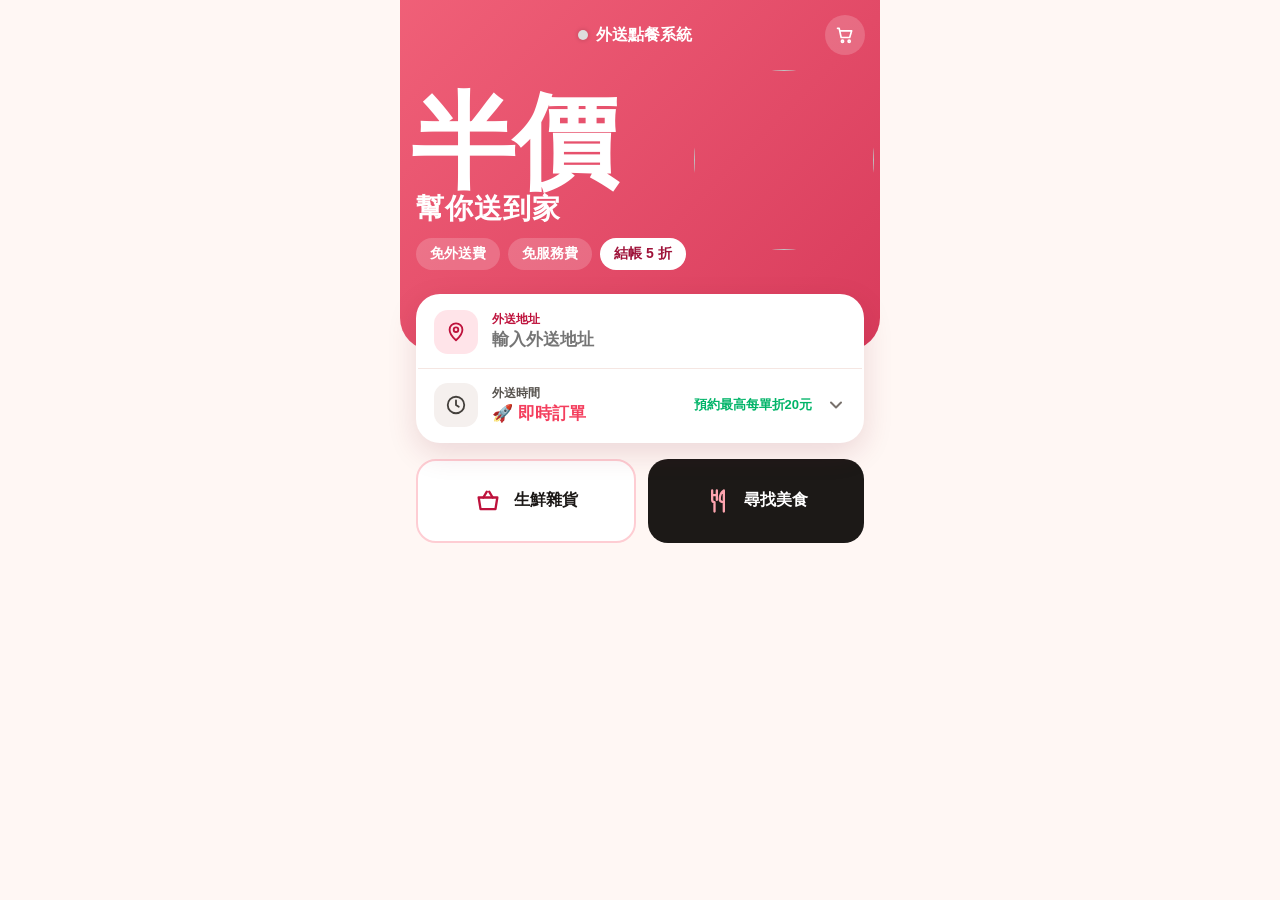
==== commit a1c2becb: "Add files via upload" ====
--- a/index.html
+++ b/index.html
@@ -12792,4 +12792,4 @@
 </style>
 
 </body>
-</html>
+</html>
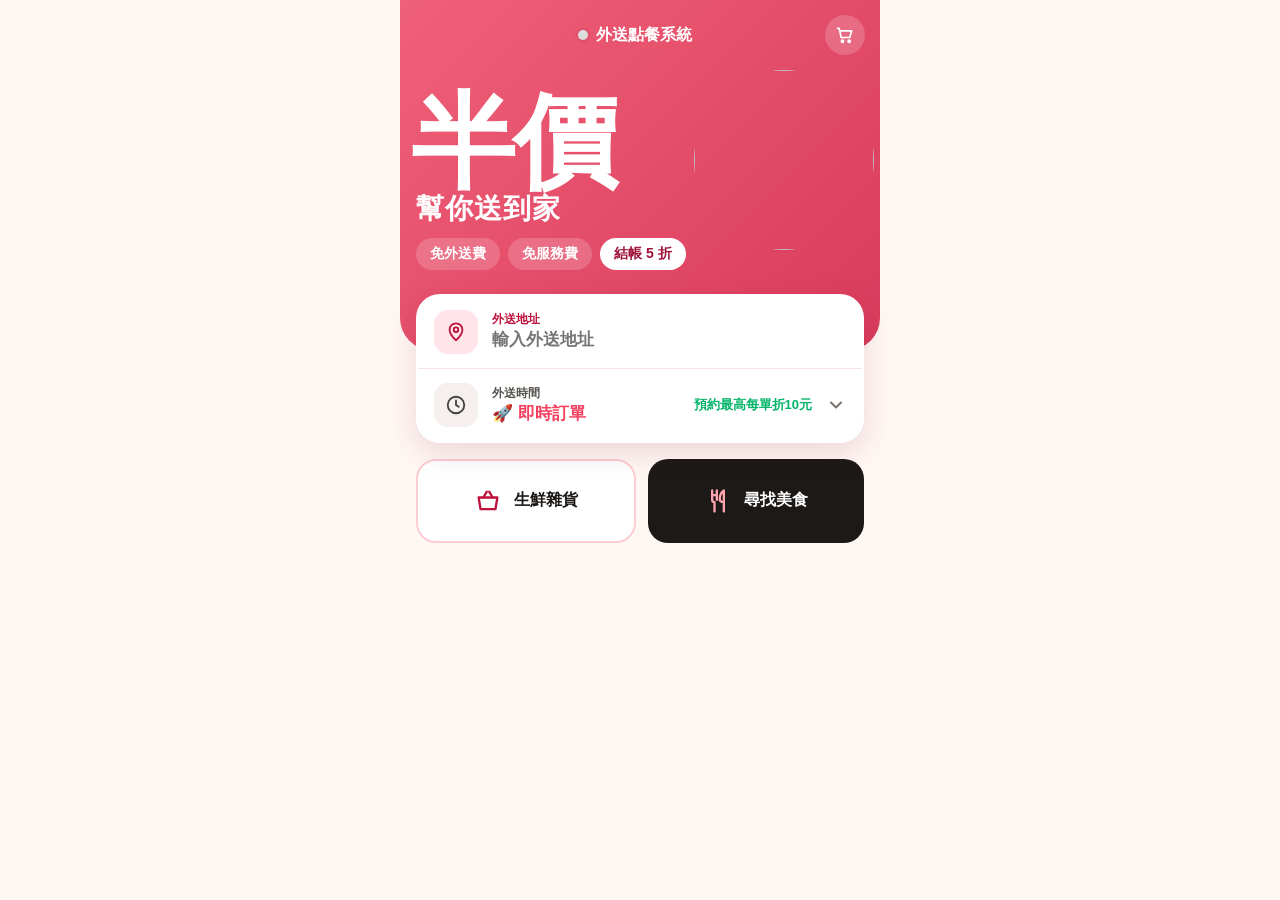
==== commit f659994b: "Add files via upload" ====
--- a/index.html
+++ b/index.html
@@ -14,7 +14,7 @@
 
 <script charset="utf-8" src="https://static.line-scdn.net/liff/edge/2/sdk.js"></script>
 
-<title>點餐系統 21.3</title>
+<title>點餐系統 23.0</title>
 
 <style>
   * { touch-action: manipulation; }
@@ -300,6 +300,8 @@
   .search-modern-input-wrapper input { flex: 1; min-width: 0; border: 0; outline: 0; font-size: 16px; background: transparent; color: #1c1917; }
   .search-suggestions-bar::-webkit-scrollbar { display: none; }
 
+  .sleep-icon-img { transition: transform 0.1s ease; }
+  .sleep-icon-img:active { transform: scale(0.92); }
 </style>
 
 </head>
@@ -346,11 +348,11 @@
         <div class="input-row" style="margin:0; box-shadow:none; display:flex; gap:10px;">
             <div onclick="handleSearchBoxContainerClick(event)" onmousedown="if(event.target !== document.getElementById('globalSearchInputMobile')) { event.preventDefault(); handleSearchBoxContainerClick(event); }" style="flex:1; display:flex; align-items:center; background:#f5f5f5; border:1px solid #ddd; border-radius:25px; padding:0 15px; box-sizing:border-box; overflow:hidden; cursor:text;">
                 <span id="searchPrefix" style="display:none; color:#f43f5e; font-size:16px; font-weight:bold; white-space:nowrap; margin-right:2px; user-select:none;">🔍 搜尋 "</span>
-                <input type="text" id="globalSearchInputMobile" autocomplete="off" placeholder="想吃什麼？ (例如: 麥當勞)" oninput="updateQueryOverlay()" onkeydown="if(event.key==='Enter'){ searchStores(); }" style="flex:1; padding:10px 0; border:none; outline:none; font-size:16px; background:transparent; min-width:0; caret-color:#111;" />
+                <input type="text" id="globalSearchInputMobile" autocomplete="off" placeholder="想吃什麼？ (例如: 麥當勞)" oninput="updateQueryOverlay()" onkeydown="if(event.key==='Enter'){ event.preventDefault(); window.searchStores(); }" style="flex:1; padding:10px 0; border:none; outline:none; font-size:16px; background:transparent; min-width:0; caret-color:#111;" />
                 <span id="searchSuffix" style="display:none; color:#f43f5e; font-size:16px; font-weight:bold; margin-left:0px; user-select:none;">"</span>
                 <span id="searchGhost" style="position:absolute; visibility:hidden; font-size:16px; font-weight:bold; white-space:pre; pointer-events:none;"></span>
             </div>
-            <button id="searchMainBtnMobile" onclick="searchStores()" style="border-radius:25px; padding:10px 20px; font-weight:bold; background:#f43f5e; color:#000; border:none; white-space:nowrap; cursor:pointer;">尋找食物</button>
+            <button id="searchMainBtnMobile" onclick="window.searchStores()" style="border-radius:25px; padding:10px 20px; font-weight:bold; background:#f43f5e; color:#000; border:none; white-space:nowrap; cursor:pointer;">尋找食物</button>
             <div onclick="closeQueryOverlay()" style="display:flex; align-items:center; justify-content:center; padding:0 5px; font-size:24px; color:#999; cursor:pointer;">✕</div>
         </div>
     </div>
@@ -435,6 +437,11 @@
           <div id="addrResults" class="addr-results" style="margin:0; gap:6px;"></div>
         </div>
       </div>
+      <!-- 限定 8 縣市 D 券即時提示徽章 -->
+      <div id="dCountyNoticeBadge" style="display:none; margin:8px 16px 4px; padding:7px 12px; background:#fef3c7; border:1px solid #fcd34d; border-radius:10px; font-size:12.5px; color:#b45309; font-weight:700; align-items:center; gap:6px;">
+        <span>📍</span>
+        <span>已偵測到特惠地區 (苗/彰/投/嘉/雲/南/屏/宜)，已為您自動套用限定 D 券！</span>
+      </div>
       <div style="display:flex; align-items:center; gap:14px; padding:14px 16px; cursor:pointer;" onclick="openTimePickerModal()">
         <div style="width:44px; height:44px; border-radius:14px; background:#f5f0ee; color:#44403c; display:flex; align-items:center; justify-content:center; flex-shrink:0;">
           <svg aria-hidden="true" fill="none" height="22" stroke="currentColor" stroke-linecap="round" stroke-linejoin="round" stroke-width="2" viewBox="0 0 24 24" width="22"><circle cx="12" cy="12" r="9"></circle><path d="M12 7v5l3 2"></path></svg>
@@ -444,7 +451,7 @@
           <div id="triggerTimeText" style="font-size:17px; font-weight:700; color:#f43f5e; white-space:nowrap; overflow:hidden; text-overflow:ellipsis;">🚀 即時訂單</div>
           <select id="scheduleTime" style="display:none;"></select>
         </div>
-        <span id="asapPromoTag" style="color:#01B468; font-size:13px; font-weight:700; white-space:nowrap; flex-shrink:0;">預約最高每單折20元</span>
+        <span id="asapPromoTag" style="color:#01B468; font-size:13px; font-weight:700; white-space:nowrap; flex-shrink:0;">預約最高每單折10元</span>
         <svg aria-hidden="true" fill="none" height="20" stroke="#78716c" stroke-linecap="round" stroke-linejoin="round" stroke-width="2.4" viewBox="0 0 24 24" width="20" style="flex-shrink:0;"><path d="M6 9l6 6 6-6"></path></svg>
       </div>
     </div>
@@ -730,6 +737,179 @@
 
 
 <script>
+
+// ============================================================
+// 排除自取免運店家管理 (強制收取外送加成，不享自取免運)
+// ============================================================
+window.pickupExcludeStores = ['漢堡王', 'burger king', 'burgerking', '麥當勞', 'mcdonald', 'pizza hut', 'pizzahut', '拿波里'];
+window._pickupExcludeStoresLoaded = false;
+
+function getStoreNameString(obj) {
+    if (!obj) return '';
+    let str = '';
+    if (typeof obj === 'string') {
+        str = obj;
+    } else if (typeof obj === 'object') {
+        if (typeof obj.text === 'string') str = obj.text;
+        else if (typeof obj.title === 'string') str = obj.title;
+        else if (typeof obj.title === 'object' && obj.title && typeof obj.title.text === 'string') str = obj.title.text;
+        else if (typeof obj.name === 'string') str = obj.name;
+    }
+    try {
+        if (str && str.includes('%')) str = decodeURIComponent(str);
+    } catch(e) {}
+    return String(str || '');
+}
+
+function isStorePickupExcluded(name) {
+    if (!name) return false;
+    const cleanName = getStoreNameString(name).toLowerCase();
+    if (!cleanName) return false;
+    const list = (window.pickupExcludeStores && window.pickupExcludeStores.length > 0) 
+        ? window.pickupExcludeStores 
+        : ['漢堡王', 'burger king', 'burgerking', '麥當勞', 'mcdonald', 'pizza hut', 'pizzahut', '拿波里'];
+    for (const kw of list) {
+        if (!kw) continue;
+        const cleanKw = String(kw).trim().toLowerCase();
+        if (cleanKw && cleanName.includes(cleanKw)) {
+            return true;
+        }
+    }
+    return false;
+}
+
+async function loadPickupExcludeStores() {
+    try {
+        const apiBase = (typeof API_BASE_URL !== 'undefined' && API_BASE_URL) ? API_BASE_URL : '';
+        const res = await fetch(`${apiBase}/api/pickup_exclude_stores?t=${Date.now()}`);
+        if (res.ok) {
+            const data = await res.json();
+            if (data && Array.isArray(data.excluded) && data.excluded.length > 0) {
+                window.pickupExcludeStores = data.excluded;
+                window._pickupExcludeStoresLoaded = true;
+                console.log('Loaded pickup exclude stores:', window.pickupExcludeStores);
+            }
+        }
+    } catch (e) {
+        console.warn('載入排除自取免運店家名單失敗:', e);
+    }
+}
+
+
+function decodeStoreUuid(raw) {
+    if (!raw) return '';
+    raw = String(raw).trim();
+    if (/^[0-9a-fA-F]{8}-[0-9a-fA-F]{4}-[0-9a-fA-F]{4}-[0-9a-fA-F]{4}-[0-9a-fA-F]{12}$/.test(raw)) {
+        return raw.toLowerCase();
+    }
+    if (/^[a-zA-Z0-9_-]{22}$/.test(raw)) {
+        try {
+            let b64 = raw.replace(/-/g, '+').replace(/_/g, '/');
+            while (b64.length % 4 !== 0) b64 += '=';
+            const binary = atob(b64);
+            if (binary.length === 16) {
+                let hex = '';
+                for (let i = 0; i < 16; i++) {
+                    const h = binary.charCodeAt(i).toString(16).padStart(2, '0');
+                    hex += h;
+                }
+                return `${hex.slice(0, 8)}-${hex.slice(8, 12)}-${hex.slice(12, 16)}-${hex.slice(16, 20)}-${hex.slice(20, 32)}`.toLowerCase();
+            }
+        } catch (e) {}
+    }
+    return raw;
+}
+window.decodeStoreUuid = decodeStoreUuid;
+
+function normalizeUberActionPath(rawUrl) {
+    let cleaned = String(rawUrl || '').trim();
+    if (!cleaned) return '';
+    // Strip one or more leading https://www.ubereats.com(/tw) or /tw prefixes so full URLs never double-prefix
+    cleaned = cleaned.replace(/^(?:https?:\/\/www\.ubereats\.com(?:\/tw)?|\/tw(?=\/|$))+/i, '');
+    cleaned = cleaned.replace(/([?&])diningMode=[^&]*(&|$)/g, '$1').replace(/[?&]$/, '');
+    if (cleaned && !cleaned.startsWith('/')) cleaned = '/' + cleaned;
+    return cleaned;
+}
+window.normalizeUberActionPath = normalizeUberActionPath;
+
+function normalizeUberStoreUrl(rawUrl) {
+    let cleaned = String(rawUrl || '').trim();
+    if (!cleaned) return '';
+    return cleaned.replace(/^(?:https?:\/\/www\.ubereats\.com(?:\/tw)?)+/i, 'https://www.ubereats.com/tw');
+}
+window.normalizeUberStoreUrl = normalizeUberStoreUrl;
+
+// ========== 雙方案全域狀態管理 (150內半價 vs 300內半價) ==========
+window.currentSelectedPlan = '150'; // 預設使用 150 方案
+window.couponBEnabled = true;       // 300 方案 (B券) 開啟狀態
+window._userManuallySelectedPlan = false; // 是否由使用者手動切換方案
+
+function isPlan300Eligible() {
+  if (window.isGroceryStore) return false;
+  if (typeof scheduleMode === 'undefined' || scheduleMode !== 'SCHEDULE') return false;
+
+  let schedTs = (typeof getSelectedScheduleTimestamp === 'function') ? getSelectedScheduleTimestamp() : 0;
+  if (!schedTs || schedTs <= 0) {
+      const schedSelect = document.getElementById('scheduleTime');
+      if (schedSelect && schedSelect.value) {
+          try {
+              const parsed = JSON.parse(schedSelect.value);
+              const baseDate = new Date(parsed.date + "T00:00:00+08:00");
+              schedTs = baseDate.getTime() + (parsed.startTime * 60 * 1000);
+          } catch (e) {
+              const d = new Date(schedSelect.value);
+              if (!isNaN(d.getTime())) schedTs = d.getTime();
+          }
+      }
+  }
+  if (!schedTs || schedTs <= 0) return false;
+
+  const now = Date.now();
+  const diffMs = schedTs - now;
+  // 1. 目前時間最少 10 小時以上
+  if (diffMs < 10 * 3600 * 1000) return false;
+
+  // 2. 隔日後（預訂日期必須在明天及之後，當日預訂不符合隔日後）
+  let schedDateStr = '';
+  const schedSelect = document.getElementById('scheduleTime');
+  if (schedSelect && schedSelect.value) {
+      try {
+          const parsed = JSON.parse(schedSelect.value);
+          if (parsed && parsed.date) schedDateStr = parsed.date;
+      } catch(e) {}
+  }
+  if (!schedDateStr) {
+      schedDateStr = new Date(schedTs).toLocaleDateString('en-CA', { timeZone: 'Asia/Taipei' });
+  }
+
+  const todayTwStr = new Date().toLocaleDateString('en-CA', { timeZone: 'Asia/Taipei' });
+  if (schedDateStr <= todayTwStr) return false;
+
+  return true;
+}
+window.isPlan300Eligible = isPlan300Eligible;
+
+window.switchPlanTab = function(newPlan) {
+  if (window.isGroceryStore) return;
+  if (newPlan === '300') {
+    if (!isPlan300Eligible()) {
+      if (typeof showToast === 'function') showToast('⚠️ 300 方案僅限預訂目前時間最少 10 小時以上之隔日訂單');
+      return;
+    }
+    if (!window.couponBEnabled) {
+      if (typeof showToast === 'function') showToast('⚠️ 300 方案今日配額已滿，請使用 150 方案！');
+      return;
+    }
+  }
+  window._userManuallySelectedPlan = true;
+  window.currentSelectedPlan = newPlan;
+  if (typeof openCheckoutSummary === 'function') {
+    openCheckoutSummary();
+  }
+  if (typeof showToast === 'function') {
+    showToast(newPlan === '300' ? '✨ 已切換至「🌟 300內半價」' : '✨ 已切換至「⚡ 150內半價」');
+  }
+};
 
 function showToast(msg) {
     if (!document.body) {
@@ -815,6 +995,9 @@
 
 // Restore visual state on load for delivery method
 document.addEventListener("DOMContentLoaded", () => {
+    if (typeof checkCouponSettings === 'function') {
+        checkCouponSettings();
+    }
     setTimeout(() => {
         const savedMethod = localStorage.getItem('userDeliveryMethod') || '當面點交';
         setDeliveryMethod(savedMethod);
@@ -871,7 +1054,8 @@
       }
   }
 
-  let API_BASE_URL = 'https://api.9ysong.shop';
+  const isLocalEnv = typeof window !== 'undefined' && (window.location.hostname === 'localhost' || window.location.hostname === '127.0.0.1');
+  let API_BASE_URL = isLocalEnv ? window.location.origin : 'https://api.9ysong.shop';
 
   let WS_URL = 'wss://api.9ysong.shop/ws';
 
@@ -976,6 +1160,19 @@
 
     addressHistory = JSON.parse(localStorage.getItem('finddog_history_address')) || [];
 
+    // ⭐ 兼容讀取 Cookie 或歷史快取中可能存在的舊版地址
+    if (!addressHistory || addressHistory.length === 0) {
+      try {
+        const cMatch = document.cookie.match(/(?:^|;\s*)(?:user_address|address|last_address|saved_address)=([^;]+)/);
+        if (cMatch) {
+          const cAddr = decodeURIComponent(cMatch[1]).trim();
+          if (cAddr) {
+            addressHistory = [{ title: cAddr, lat: null, lng: null, uberVerified: false }];
+          }
+        }
+      } catch (e) {}
+    }
+
     const addrDatalist = document.getElementById('addr-list');
 
     if (addrDatalist) {
@@ -996,7 +1193,11 @@
 
         scrollAddrToEnd();
         revealSubSections();
-        setAddress(lastAddr.lat, lastAddr.lng, lastAddr.title);
+        if (lastAddr.lat && lastAddr.lng) {
+          setAddress(lastAddr.lat, lastAddr.lng, lastAddr.title);
+        }
+        // ⭐ 開啟網頁讀取地址時，自動向 UBER EAT 重新偵測與修正校準
+        autoRefreshAndVerifyAddressFromUber(lastAddr.title, lastAddr);
 
       } else {
 
@@ -1010,6 +1211,114 @@
 
   }
 
+  // ⭐ [自動地址校準機制] 開啟網頁讀取地址時，或地址未完整認證時，自動向 Uber Eats 重新偵測與修正校準
+  async function autoRefreshAndVerifyAddressFromUber(rawTitle, fallbackItem) {
+    if (!rawTitle) return;
+    const cleanTitle = (rawTitle || '').replace(/^📍\s*/, '').trim();
+    if (!cleanTitle) return;
+
+    try {
+      const apiBase = (typeof API_BASE_URL !== 'undefined' && API_BASE_URL) ? API_BASE_URL : '';
+      const splitFn = window.splitAddressForUber || function(t) { return { searchQuery: t, extraSuffix: '' }; };
+      const { searchQuery, extraSuffix } = splitFn(cleanTitle);
+      const queryToSearch = searchQuery || cleanTitle;
+      if (!queryToSearch) return;
+
+      console.log('[自動地址校準] 正在向 Uber Eats 重新偵測地址:', queryToSearch);
+
+      // 1. 向 Uber Eats 搜尋候選地址 mapsSearchV1
+      const fallbackLat = (fallbackItem && fallbackItem.lat) ? fallbackItem.lat : (typeof currentLat !== 'undefined' && currentLat ? currentLat : 24.9665);
+      const fallbackLng = (fallbackItem && fallbackItem.lng) ? fallbackItem.lng : (typeof currentLng !== 'undefined' && currentLng ? currentLng : 121.2646);
+
+      const searchRes = await fetch(`${apiBase}/api/mapsSearchV1`, {
+        method: 'POST',
+        headers: { 'Content-Type': 'application/json' },
+        body: JSON.stringify({
+          query: queryToSearch,
+          lat: fallbackLat,
+          lng: fallbackLng
+        })
+      });
+
+      if (!searchRes.ok) {
+        console.warn('[自動地址校準] mapsSearchV1 回應異常:', searchRes.status);
+        return;
+      }
+
+      const searchData = await searchRes.json();
+      const candidates = (searchData && searchData.candidates) ? searchData.candidates : [];
+      if (!candidates || candidates.length === 0) {
+        console.log('[自動地址校準] Uber 未找到匹配地址，維持現有設定');
+        return;
+      }
+
+      // 2. 取第一筆最相符之候選 (Uber 官方標準地址)
+      const bestCandidate = candidates[0];
+      const placeId = bestCandidate.id;
+      if (!placeId) return;
+
+      // 3. 取得座標
+      const reqInit = {
+        method: 'POST',
+        headers: { 'Content-Type': 'application/json' },
+        body: JSON.stringify({
+          placeId: placeId,
+          provider: bestCandidate.provider || 'google_places',
+          lat: fallbackLat,
+          lng: fallbackLng
+        })
+      };
+
+      let locRes = await fetch(`${apiBase}/api/getDeliveryLocationV2`, reqInit);
+      let locData = locRes.ok ? await locRes.json() : null;
+      if (!locData || locData.status !== 'success' || !locData.lat || !locData.lng) {
+        locRes = await fetch(`${apiBase}/api/getDeliveryLocationV1`, reqInit);
+        locData = locRes.ok ? await locRes.json() : null;
+      }
+
+      if (locData && locData.status === 'success' && locData.lat && locData.lng) {
+          const baseFullAddr = (locData.title || bestCandidate.fullAddress || bestCandidate.addressLine1 || '').trim();
+          let finalResolvedTitle = baseFullAddr;
+          if (extraSuffix && !finalResolvedTitle.endsWith(extraSuffix)) {
+            finalResolvedTitle = `${finalResolvedTitle}${extraSuffix}`;
+          }
+
+          console.log('✅ [自動地址校準] 成功自 Uber Eats 重新偵測取得精準座標與標準門牌:', finalResolvedTitle, locData.lat, locData.lng);
+
+          // 更新全域變數與後端 session
+          await setAddress(locData.lat, locData.lng, finalResolvedTitle);
+
+          // 更新輸入框文字
+          const addrInput = document.getElementById('addrInput');
+          if (addrInput) {
+            addrInput.value = finalResolvedTitle;
+            if (typeof scrollAddrToEnd === 'function') scrollAddrToEnd();
+          }
+
+          // 寫入 localStorage 儲存
+          let history = [];
+          try {
+            history = JSON.parse(localStorage.getItem('finddog_history_address') || '[]') || [];
+          } catch(e) { history = []; }
+          history = history.filter(item => item && item.title !== finalResolvedTitle && item.title !== cleanTitle);
+          history.unshift({
+            lat: locData.lat,
+            lng: locData.lng,
+            title: finalResolvedTitle,
+            savedAt: Date.now(),
+            uberVerified: true
+          });
+          if (history.length > 5) history = history.slice(0, 5);
+          localStorage.setItem('finddog_history_address', JSON.stringify(history));
+
+          if (typeof updateAddrTitleState === 'function') updateAddrTitleState('ok');
+          if (typeof fetchDeliveryTimes === 'function') fetchDeliveryTimes();
+        }
+    } catch (e) {
+      console.warn('[自動地址校準] 發生錯誤，保留目前地址:', e);
+    }
+  }
+  window.autoRefreshAndVerifyAddressFromUber = autoRefreshAndVerifyAddressFromUber;
 
 
   function saveSimpleHistory(field) {
@@ -1034,14 +1343,15 @@
 
 
 
-  function saveAddressHistory(lat, lng, title) {
+  function saveAddressHistory(lat, lng, title, placeId) {
 
     let history = JSON.parse(localStorage.getItem('finddog_history_address')) || [];
 
     history = history.filter(item => item.title !== title);
 
-    // [修補] 加入儲存時間戳，方便後續偵測過時座標
-    history.unshift({ lat, lng, title, savedAt: Date.now() });
+    // [修補] 加入儲存時間戳與 place_id，方便後續精準還原 Place ID
+    const pid = placeId || (window.currentPlaceId || '');
+    history.unshift({ lat, lng, title, place_id: pid, savedAt: Date.now() });
 
     if (history.length > 5) history = history.slice(0, 5);
 
@@ -1164,14 +1474,13 @@
 
         const configData = await configRes.json();
 
-        if (configData.api_url) {
-
+        const isLocalHost = window.location.hostname === 'localhost' || window.location.hostname === '127.0.0.1';
+        if (isLocalHost) {
+          API_BASE_URL = window.location.origin;
+        } else if (configData.api_url) {
           API_BASE_URL = configData.api_url.replace(/\/$/, '');
-
         } else if (configData.line_url) {
-
           API_BASE_URL = configData.line_url.replace(/\/$/, '');
-
         }
 
         if (configData.ws_url) WS_URL = configData.ws_url;
@@ -1195,8 +1504,12 @@
     // Config loaded, API_BASE_URL is ready, now we can fetch times
     loadStoreBlacklist();
     if (typeof loadThreeHourStores === 'function') loadThreeHourStores();
+    if (typeof loadPickupExcludeStores === 'function') loadPickupExcludeStores();
     fetchDeliveryTimes();
     loadServerStatusDot();
+    if (!window._serverStatusWatchdog) {
+      window._serverStatusWatchdog = setInterval(loadServerStatusDot, 20000);
+    }
     if (typeof checkAndInitGroupBuyFromUrl === 'function') {
       checkAndInitGroupBuyFromUrl();
     }
@@ -1395,7 +1708,7 @@
     if (modalSelect && scheduleSelect && modalSelect.options.length > 0 && modalSelect.options[0].value !== '') {
         if (typeof scheduleMode !== 'undefined' && scheduleMode === 'SCHEDULE') {
             if (scheduleSelect.options.length === 0) {
-                const targetIdx = modalSelect.options.length > 1 ? 1 : 0;
+                const targetIdx = modalSelect.selectedIndex >= 0 ? modalSelect.selectedIndex : (modalSelect.options.length > 1 ? 1 : 0);
                 const newOpt = document.createElement('option');
                 newOpt.value = modalSelect.options[targetIdx].value;
                 newOpt.text = modalSelect.options[targetIdx].text;
@@ -1421,8 +1734,9 @@
                 if (scheduleSelect && typeof scheduleMode !== 'undefined' && scheduleMode === 'SCHEDULE') {
                     scheduleSelect.innerHTML = '';
                     const newOpt = document.createElement('option');
-                    newOpt.value = modalSelect.options[0].value;
-                    newOpt.text = modalSelect.options[0].text;
+                    const selIdx = modalSelect.selectedIndex >= 0 ? modalSelect.selectedIndex : 0;
+                    newOpt.value = modalSelect.options[selIdx].value;
+                    newOpt.text = modalSelect.options[selIdx].text;
                     scheduleSelect.appendChild(newOpt);
                     if (typeof updateTriggerText === 'function') updateTriggerText();
                 }
@@ -1554,11 +1868,65 @@
         emptyOpt.disabled = true;
         emptyOpt.selected = true;
         timeSelect.appendChild(emptyOpt);
+    } else {
+        // 換日時自動移到當前時段，而不是固定最上面時間
+        let targetIdx = 0;
+        let found = false;
+
+        // 1. 優先尋找涵蓋當前時間的時段 (startTime <= currentMinutes < endTime)
+        // 若有多個時段重疊（例如生鮮雜貨 3 小時時段與 30 分鐘/1 小時時段），優先選擇區間較短的標準時段
+        let bestCoverDiff = Infinity;
+        let bestCoverIdx = -1;
+        for (let i = 0; i < timeSelect.options.length; i++) {
+            try {
+                const optData = JSON.parse(timeSelect.options[i].value);
+                if (optData && typeof optData.startTime === 'number' && typeof optData.endTime === 'number') {
+                    if (optData.startTime <= currentMinutes && currentMinutes < optData.endTime) {
+                        const duration = optData.endTime - optData.startTime;
+                        if (duration < bestCoverDiff) {
+                            bestCoverDiff = duration;
+                            bestCoverIdx = i;
+                        }
+                    }
+                }
+            } catch(e) {}
+        }
+
+        if (bestCoverIdx !== -1) {
+            targetIdx = bestCoverIdx;
+            found = true;
+        }
+
+        // 2. 若無涵蓋當前時間的時段，尋找當前時間之後的第一個時段 (startTime >= currentMinutes)
+        if (!found) {
+            for (let i = 0; i < timeSelect.options.length; i++) {
+                try {
+                    const optData = JSON.parse(timeSelect.options[i].value);
+                    if (optData && typeof optData.startTime === 'number') {
+                        if (optData.startTime >= currentMinutes) {
+                            targetIdx = i;
+                            found = true;
+                            break;
+                        }
+                    }
+                } catch(e) {}
+            }
+        }
+
+        // 3. 若當天所有時段都在當前時間之前（例如當前時間已過該店家營業時間），選最接近當前時間的時段（最後一個時段）
+        if (!found) {
+            targetIdx = timeSelect.options.length - 1;
+        }
+
+        if (targetIdx >= 0 && targetIdx < timeSelect.options.length) {
+            timeSelect.selectedIndex = targetIdx;
+            timeSelect.options[targetIdx].selected = true;
+        }
     }
 
     if (typeof updateModalDiscountNotice === 'function') updateModalDiscountNotice();
     
-    // 即時同步第一個時段到畫面 (若非即時訂單模式)
+    // 即時同步時段到畫面 (若非即時訂單模式)
     if (typeof syncSelectedTimeToHome === 'function' && typeof scheduleMode !== 'undefined' && scheduleMode !== 'ASAP' && validCount > 0) {
         syncSelectedTimeToHome();
     }
@@ -1652,6 +2020,19 @@
     if (typeof updateModalDiscountNotice === 'function') updateModalDiscountNotice();
     document.getElementById('timePickerModal').style.display = 'flex';
 }
+
+function getTargetScheduleDate(rawDataOrD) {
+    const schedSelect = document.getElementById('scheduleTime');
+    if (typeof scheduleMode !== 'undefined' && scheduleMode === 'SCHEDULE' && schedSelect && schedSelect.value) {
+        try {
+            const parsed = JSON.parse(schedSelect.value);
+            if (parsed && parsed.date) return parsed.date;
+        } catch(e) {}
+    }
+    // 非主動選擇未來預約日期時，嚴格鎖定檢查台灣今日，防止 ASAP 模式誤拿明日時段放行不可預約店家
+    return new Date().toLocaleDateString('en-CA', { timeZone: 'Asia/Taipei' });
+}
+window.getTargetScheduleDate = getTargetScheduleDate;
 
 function checkStoreIsOpenNow(d, badgeTime) {
     try {
@@ -1723,24 +2104,136 @@
 }
 window.checkStoreIsOpenNow = checkStoreIsOpenNow;
 
+function extractStorePickerWindowsForDate(rawData, targetDate) {
+    const pickerWindows = [];
+    if (!rawData || !rawData.timeWindowPicker || !Array.isArray(rawData.timeWindowPicker.dates)) {
+        return pickerWindows;
+    }
+    rawData.timeWindowPicker.dates.forEach(dateObj => {
+        if (!dateObj) return;
+        const objDate = dateObj.date
+            || (Array.isArray(dateObj.listItems) && dateObj.listItems[0]?.timeWindowViewModel?.timeWindow?.date)
+            || (Array.isArray(dateObj.timeWindows) && dateObj.timeWindows[0]?.date)
+            || '';
+        // 嚴格比對目標日期，絕不退回 dates[0] 拿明日時段充當今日可預約
+        if (objDate !== targetDate) return;
+
+        if (Array.isArray(dateObj.listItems)) {
+            dateObj.listItems.forEach(item => {
+                if (!item || item.isDisabled === true) return;
+                const vm = item.timeWindowViewModel;
+                if (vm && (vm.isDisabled === true || vm.isSelectable === false)) return;
+                const tw = vm && vm.timeWindow;
+                if (tw && (!tw.date || tw.date === targetDate) && (typeof tw.startTimeSeconds === 'number' || typeof tw.startTime === 'number')) {
+                    pickerWindows.push(tw);
+                }
+            });
+        }
+        if (Array.isArray(dateObj.timeWindows)) {
+            dateObj.timeWindows.forEach(tw => {
+                if (!tw || tw.isDisabled === true || tw.isSelectable === false) return;
+                if ((!tw.date || tw.date === targetDate) && (typeof tw.startTimeSeconds === 'number' || typeof tw.startTime === 'number')) {
+                    pickerWindows.push(tw);
+                }
+            });
+        }
+    });
+    return pickerWindows;
+}
+window.extractStorePickerWindowsForDate = extractStorePickerWindowsForDate;
+
+function checkStoreSchedulability(rawData, overrideTargetDate) {
+    const ofl = rawData ? rawData.orderForLaterInfo : null;
+    const subMsg = (ofl && ofl.bottomSheetSubtitleMessage) ? String(ofl.bottomSheetSubtitleMessage) : '';
+    const titleMsg = (ofl && ofl.bottomSheetTitleMessage) ? String(ofl.bottomSheetTitleMessage) : '';
+    const blockedPhrases = [
+        '要等到營業時間才會接受訂單',
+        '不接受預約訂單',
+        '不接受預約',
+        '目前不接受預約',
+        '不支援預約',
+        '無法預約',
+        '暫不接受預約',
+        '暫不開放預約',
+        '無法接受預約'
+    ];
+    const isProhibitedByUber = Boolean(
+        !rawData ||
+        (ofl && (
+            ofl.bottomSheetPrimaryButtonAction === 'DISMISS' ||
+            ofl.bottomSheetPrimaryButtonAction === 'SWITCH_ASAP' ||
+            ofl.bottomSheetPrimaryButtonMessage === '查看商家' ||
+            blockedPhrases.some(k => subMsg.includes(k) || titleMsg.includes(k)) ||
+            ofl.isSchedulable === false
+        )) ||
+        (rawData.scheduledOrderInfo && rawData.scheduledOrderInfo.isSchedulable === false) ||
+        (rawData.isSchedulable === false)
+    );
+
+    const isExplicitlySchedulable = Boolean(
+        (rawData && rawData.scheduledOrderInfo && rawData.scheduledOrderInfo.isSchedulable === true) ||
+        (ofl && ofl.isSchedulable === true) ||
+        (rawData && rawData.isSchedulable === true)
+    );
+
+    const todayTw = new Date().toLocaleDateString('en-CA', { timeZone: 'Asia/Taipei' });
+    const targetDate = overrideTargetDate || ((typeof getTargetScheduleDate === 'function') ? getTargetScheduleDate(rawData) : todayTw);
+    const pickerWindows = extractStorePickerWindowsForDate(rawData, targetDate);
+    const hasTodayPickerSlots = pickerWindows.length > 0;
+
+    let hasTodayDeliveryHours = true;
+    if (rawData && rawData.adaptedDeliveryHoursInfos && Array.isArray(rawData.adaptedDeliveryHoursInfos.dates) && rawData.adaptedDeliveryHoursInfos.dates.length > 0) {
+        hasTodayDeliveryHours = rawData.adaptedDeliveryHoursInfos.dates.includes(targetDate);
+    }
+
+    const isSchedulable = !isProhibitedByUber && isExplicitlySchedulable && hasTodayDeliveryHours && hasTodayPickerSlots;
+    return {
+        isProhibitedByUber,
+        isExplicitlySchedulable,
+        targetDate,
+        pickerWindows,
+        hasTodayPickerSlots,
+        hasTodayDeliveryHours,
+        isSchedulable
+    };
+}
+window.checkStoreSchedulability = checkStoreSchedulability;
+
+function isPxmartAsapBypassAllowed(rawData, storeName) {
+    const mode = (typeof scheduleMode !== 'undefined' ? scheduleMode : window.scheduleMode) || 'ASAP';
+    if (mode !== 'ASAP') return false;
+    const sName = String(storeName || (typeof currentStoreName !== 'undefined' ? currentStoreName : '') || (rawData && rawData.title) || '');
+    if (typeof isPxmartName !== 'function' || !isPxmartName(sName)) return false;
+    if (!rawData || rawData.isOpen === false || rawData.isOrderable === false) return false;
+    if (rawData.closedMessage && String(rawData.closedMessage).trim()) return false;
+    const sched = checkStoreSchedulability(rawData);
+    return !sched.isProhibitedByUber && sched.hasTodayDeliveryHours;
+}
+window.isPxmartAsapBypassAllowed = isPxmartAsapBypassAllowed;
+
 function validateStoreSchedule() {
     let windows = window.currentStoreAvailableWindows || [];
     const rawData = window.currentStoreRawData;
-    if (windows.length === 0 && rawData && rawData.timeWindowPicker && rawData.timeWindowPicker.dates) {
-        rawData.timeWindowPicker.dates.forEach(dateObj => {
-            if (dateObj.listItems) {
-                dateObj.listItems.forEach(item => {
-                    if (item.timeWindowViewModel && item.timeWindowViewModel.timeWindow) {
-                        windows.push(item.timeWindowViewModel.timeWindow);
-                    }
-                });
+    const isGr = window.isGroceryStore || (typeof currentVertical !== 'undefined' && currentVertical === 'SHOP');
+
+    // 規範檢查：預約單與即時單均需確認店家明確支援預約且目標日具備有效配送時段（全聯即時營業特規除外）
+    if (rawData) {
+        const schedStatus = checkStoreSchedulability(rawData);
+        const isSched = schedStatus.isSchedulable;
+        const pxmartAllowed = isPxmartAsapBypassAllowed(rawData, typeof currentStoreName !== 'undefined' ? currentStoreName : '');
+
+        if (windows.length === 0 && (isSched || pxmartAllowed)) {
+            windows = schedStatus.pickerWindows.slice();
+            if (typeof interleaveThreeHourWindows === 'function') {
+                windows = interleaveThreeHourWindows(windows, currentStoreName, isGr);
             }
-        });
-        const isGr = window.isGroceryStore || (typeof currentVertical !== 'undefined' && currentVertical === 'SHOP');
-        if (typeof interleaveThreeHourWindows === 'function') {
-            windows = interleaveThreeHourWindows(windows, currentStoreName, isGr);
-        }
-        window.currentStoreAvailableWindows = windows;
+            window.currentStoreAvailableWindows = windows;
+        }
+
+        if (!pxmartAllowed && (!isSched || windows.length === 0)) {
+            const tType = isGr ? '商店' : '餐廳';
+            return { valid: false, reason: 'NOT_SCHEDULABLE', text: `此${tType}無法代訂，請選擇其他${tType}` };
+        }
     }
 
     if (scheduleMode === 'ASAP') {
@@ -1768,6 +2261,18 @@
                 if (selectedTime >= tw.startTimeSeconds && selectedTime <= tw.startTimeSeconds + duration) {
                     timeFound = true;
                     break;
+                }
+            }
+        }
+        if (!timeFound && rawData) {
+            const fallbackWins = extractStorePickerWindowsForDate(rawData, getTargetScheduleDate(rawData));
+            for (const tw of fallbackWins) {
+                if (tw && tw.startTimeSeconds) {
+                    const duration = (tw.endTime && tw.startTime) ? (tw.endTime - tw.startTime) * 60 : 1800;
+                    if (selectedTime >= tw.startTimeSeconds && selectedTime <= tw.startTimeSeconds + duration) {
+                        timeFound = true;
+                        break;
+                    }
                 }
             }
         }
@@ -1799,13 +2304,22 @@
     let windows = window.currentStoreAvailableWindows || [];
     const rawData = window.currentStoreRawData;
     if (windows.length === 0 && rawData && rawData.timeWindowPicker && rawData.timeWindowPicker.dates) {
+        const todayTw = new Date().toLocaleDateString('en-CA', { timeZone: 'Asia/Taipei' });
+        const targetDate = (typeof getTargetScheduleDate === 'function') ? getTargetScheduleDate(rawData) : todayTw;
         rawData.timeWindowPicker.dates.forEach(dateObj => {
-            if (dateObj.listItems) {
-                dateObj.listItems.forEach(item => {
-                    if (item.timeWindowViewModel && item.timeWindowViewModel.timeWindow) {
-                        windows.push(item.timeWindowViewModel.timeWindow);
-                    }
-                });
+            if (dateObj.date === targetDate) {
+                if (dateObj.listItems) {
+                    dateObj.listItems.forEach(item => {
+                        if (item.timeWindowViewModel && item.timeWindowViewModel.timeWindow) {
+                            windows.push(item.timeWindowViewModel.timeWindow);
+                        }
+                    });
+                }
+                if (dateObj.timeWindows) {
+                    dateObj.timeWindows.forEach(tw => {
+                        windows.push(tw);
+                    });
+                }
             }
         });
         const isGr = window.isGroceryStore || (typeof currentVertical !== 'undefined' && currentVertical === 'SHOP');
@@ -1818,7 +2332,7 @@
     const tType = (typeof currentVertical !== 'undefined' && currentVertical === 'SHOP') ? '商店' : '餐廳';
     const notice = window.currentStoreClosedNotice ? `（${escapeHTML(window.currentStoreClosedNotice)}）` : '';
     const safeName = (typeof currentStoreName !== 'undefined' && currentStoreName) ? currentStoreName.replace(/'/g, "%27") : '';
-    const safeAction = (typeof currentStoreUrl !== 'undefined' && currentStoreUrl) ? currentStoreUrl.replace('https://www.ubereats.com/tw', '').replace(/'/g, "%27") : '';
+    const safeAction = (typeof currentStoreUrl !== 'undefined' && currentStoreUrl) ? normalizeUberActionPath(currentStoreUrl).replace(/'/g, "%27") : '';
     const isCurrentlyOpen = (typeof checkStoreIsOpenNow === 'function' && rawData) ? checkStoreIsOpenNow(rawData) : false;
 
     if (windows.length === 0 && !isCurrentlyOpen) {
@@ -1997,7 +2511,7 @@
         trigger.style.color = '#f43f5e';
         if (promoTag) {
             promoTag.style.display = 'inline';
-            promoTag.innerText = '預約最高每單折20元';
+            promoTag.innerText = '預約最高每單折10元';
             promoTag.style.color = '#01B468';
         }
     } else {
@@ -2081,6 +2595,9 @@
         window.lastSearchedVertical = "";
     }
     window.suggestionStores = [];
+    window.suggestionStoreQuery = "";
+    window.suggestionStoreSource = "";
+    window.suggestionScheduleKey = "";
     
     const cv = document.getElementById('checkoutView');
     if (cv && (cv.style.display === 'block' || cv.style.display === 'flex')) {
@@ -2095,9 +2612,11 @@
     
     // 如果目前在列表頁或搜尋畫面中，自動觸發重新搜尋 (若指定 skipSearch 則略過)
     if (!skipSearch) {
-        if (typeof currentView !== 'undefined' && currentView === 'list' && typeof searchStores === 'function') {
-            searchStores();
+        if (typeof currentView !== 'undefined' && currentView === 'list' && typeof window.searchStores === 'function') {
+            window.searchStores();
         } else if (document.getElementById('storeSearchOverlay') && document.getElementById('storeSearchOverlay').style.display === 'flex' && typeof updateQueryOverlay === 'function') {
+            updateQueryOverlay();
+        } else if (document.getElementById('globalSearchOverlay') && document.getElementById('globalSearchOverlay').style.display !== 'none' && typeof updateQueryOverlay === 'function') {
             updateQueryOverlay();
         }
     }
@@ -2270,11 +2789,49 @@
 
 
 
+  
+  // ================= 8 縣市限定 D 券判定邏輯 =================
+  const RE_D_COUNTIES = /(?:苗栗[縣县]?|彰化[縣县市]?|南投[縣县市]?|嘉義[縣县市]?|雲林[縣县]?|云林[縣县]?|[台臺]南[縣县市]?|屏東[縣县市]?|屏东[縣县市]?|宜蘭[縣县市]?|宜兰[縣县市]?)/;
+  const D_TOWNSHIPS = [
+      "頭份", "竹南", "後龍", "通霄", "苑裡", "卓蘭", "造橋", "三灣", "南庄", "頭屋", "獅潭", "公館", "銅鑼", "三義", "西湖", "大湖", "泰安",
+      "鹿港", "和美", "北斗", "員林", "溪湖", "田中", "二林", "線西", "伸港", "福興", "秀水", "花壇", "芬園", "大村", "埔鹽", "埔心", "永靖", "社頭", "二水", "田尾", "埤頭", "芳苑", "大城", "竹塘", "溪州",
+      "埔里", "草屯", "竹山", "集集", "名間", "鹿谷", "中寮", "魚池", "國姓", "水里", "信義", "仁愛",
+      "太保", "朴子", "布袋", "大林", "民雄", "溪口", "新港", "六腳", "東石", "義竹", "鹿草", "水上", "中埔", "竹崎", "梅山", "番路", "大埔", "阿里山",
+      "斗六", "斗南", "虎尾", "西螺", "土庫", "北港", "古坑", "大埤", "莿桐", "林內", "二崙", "崙背", "麥寮", "東勢", "褒忠", "臺西", "台西", "元長", "四湖", "口湖", "水林",
+      "新營", "鹽水", "白河", "柳營", "後壁", "東山", "麻豆", "下營", "六甲", "官田", "大內", "佳里", "學甲", "西港", "七股", "將軍", "北門", "新化", "善化", "新市", "安定", "山上", "玉井", "楠西", "南化", "左鎮", "仁德", "歸仁", "關廟", "龍崎", "永康",
+      "潮州", "東港", "恆春", "萬丹", "長治", "麟洛", "九如", "里港", "鹽埔", "高樹", "萬巒", "內埔", "竹田", "新埤", "枋寮", "新園", "崁頂", "林邊", "南州", "佳冬", "琉球", "車城", "滿州", "枋山", "三地門", "霧臺", "霧台", "瑪家", "泰武", "來義", "春日", "獅子", "牡丹",
+      "羅東", "蘇澳", "頭城", "礁溪", "壯圍", "員山", "冬山", "五結", "三星", "大同", "南澳"
+  ];
+
+  function isAddressEligibleForCouponD(address) {
+      if (!address || typeof address !== 'string') return false;
+      let cleaned = address.trim().replace(/^\d{3,5}\s*/, '');
+      if (cleaned.includes('台灣') || cleaned.includes('臺灣')) {
+          cleaned = cleaned.replace(/^.*?臺?灣省?/, '');
+      }
+      if (RE_D_COUNTIES.test(cleaned)) return true;
+      for (const t of D_TOWNSHIPS) {
+          if (cleaned.startsWith(t)) return true;
+      }
+      return false;
+  }
+
+  function updateDCountyNoticeBadge(addr) {
+      const badge = document.getElementById('dCountyNoticeBadge');
+      if (!badge) return;
+      if (isAddressEligibleForCouponD(addr)) {
+          badge.style.display = 'flex';
+      } else {
+          badge.style.display = 'none';
+      }
+  }
+
   function handleAddrInput() {
 
     isAddressSet = false;
 
     updateAddrTitleState('default');
+    updateDCountyNoticeBadge(document.getElementById('addrInput')?.value);
 
     
 
@@ -2297,6 +2854,7 @@
     clearTimeout(window.addrDebounceTimer);
 
     const q = document.getElementById('addrInput').value.trim();
+    updateDCountyNoticeBadge(q);
 
     if (q) {
 
@@ -2642,8 +3200,14 @@
 
 
 
-  async function setAddress(lat, lng, title) {
-
+  async function setAddress(lat, lng, title, placeId) {
+    if (placeId) {
+      window.currentPlaceId = placeId;
+      try { localStorage.setItem('finddog_current_place_id', placeId); } catch(e){}
+    } else {
+      window.currentPlaceId = '';
+      try { localStorage.removeItem('finddog_current_place_id'); } catch(e){}
+    }
     const statusEl = document.getElementById('addrStatus');
 
     statusEl.innerText = ''; 
@@ -2718,10 +3282,13 @@
               window.lastSearchedVertical = "";
           }
           window.suggestionStores = [];
+          window.suggestionStoreQuery = "";
+          window.suggestionStoreSource = "";
+          window.suggestionScheduleKey = "";
 
           if (document.getElementById('fullScreenLoader')) document.getElementById('fullScreenLoader').style.display = 'none';
           revealSubSections();
-          saveAddressHistory(lat, lng, title);
+          saveAddressHistory(lat, lng, title, placeId);
 
         updateAddrTitleState('ok');
         fetchDeliveryTimes();
@@ -2837,6 +3404,12 @@
           if (searchBtnMob) { searchBtnMob.innerText = sTxt; searchBtnMob.style.background = '#f43f5e'; }
       }
       
+      window.suggestionStores = [];
+      window.suggestionStoreQuery = "";
+      window.suggestionStoreSource = "";
+      window.suggestionScheduleKey = "";
+      if (typeof lastSearchedVertical !== 'undefined') lastSearchedVertical = "";
+
       const overlay = document.getElementById('globalSearchOverlay');
       if (overlay && overlay.style.display !== 'none') {
           if (typeof updateQueryOverlay === 'function') updateQueryOverlay();
@@ -2899,7 +3472,129 @@
 
 
 
+  function getCurrentSearchScheduleKey() {
+      const mode = typeof scheduleMode !== 'undefined' ? scheduleMode : 'ASAP';
+      const ts = document.getElementById('scheduleTime');
+      const val = (mode === 'SCHEDULE' && ts && ts.value) ? ts.value : '';
+      const vert = typeof currentVertical !== 'undefined' ? currentVertical : 'RESTAURANTS';
+      const lat = typeof currentLat !== 'undefined' ? currentLat : '';
+      const lng = typeof currentLng !== 'undefined' ? currentLng : '';
+      return `${mode}|${val}|${vert}|${lat}|${lng}`;
+  }
+  window.getCurrentSearchScheduleKey = getCurrentSearchScheduleKey;
+
+  function parseStoreListCardState(s, unSchedulableStores, currentVert) {
+      let imgUrl = '';
+      if (s.image && s.image.items && s.image.items.length > 0) {
+          let bestItem = s.image.items[s.image.items.length - 1];
+          for (let img of s.image.items) {
+              if (img.width >= 400 && img.width <= 800) { bestItem = img; break; }
+          }
+          imgUrl = getUberWebpUrl(bestItem.url);
+      } else if (s.heroImageUrl) {
+          imgUrl = s.heroImageUrl;
+      }
+
+      const rating = s.rating ? s.rating.text : '無評價';
+      const rawName = s.title ? (s.title.text || (typeof s.title === 'string' ? s.title : '')) : '未知餐廳';
+      let name = rawName;
+      if (currentVert === 'SHOP') {
+          if (name.includes('優市')) {
+              name += ' (免外送費、免服務費)';
+          } else {
+              name += ' (不需外送費、需要服務費)';
+          }
+      }
+
+      let isClosed = false;
+      const storePayloadState = s.tracking && s.tracking.storePayload ? s.tracking.storePayload.storeAvailablityState : '';
+      if (storePayloadState === 'STORE_CLOSED') {
+          isClosed = true;
+      } else if (s.imageOverlay && (s.imageOverlay.text === 'Closed' || s.imageOverlay.text === '已關閉' || s.imageOverlay.badgeType === 'StoreNotOrderable' || s.imageOverlay.badgeType === 'STORE_NOT_ORDERABLE')) {
+          isClosed = true;
+      }
+
+      let metaText = '';
+      if (s.meta && s.meta.length > 0) {
+          const closedEta = s.meta.find(m => m.badgeType === 'CLOSED_ETA');
+          const openEta = s.meta.find(m => m.badgeType === 'ETD');
+
+          if (closedEta && closedEta.text) {
+              isClosed = true;
+              let txt = closedEta.text.trim();
+              if (txt === 'Schedule ahead' || txt === '提前安排' || txt === '可預約') {
+                  metaText = '可預約';
+              } else if (txt.startsWith('Available in ') && txt.endsWith(' min')) {
+                  const mins = txt.replace('Available in ', '').replace(' min', '');
+                  metaText = `${mins}分鐘後營業 (可預約)`;
+              } else if (txt.startsWith('Available at ')) {
+                  const time = txt.replace('Available at ', '');
+                  metaText = `${time}營業 (可預約)`;
+              } else if (txt.includes('營業')) {
+                  metaText = txt.includes('可預約') ? txt : `${txt} (可預約)`;
+              } else {
+                  metaText = `${txt} (可預約)`;
+              }
+          } else if (openEta) {
+              if (openEta.accessibilityText && (openEta.accessibilityText.includes('Delivered in') || openEta.accessibilityText.includes('分鐘內送達'))) {
+                  const match = openEta.accessibilityText.match(/(\d+)\s*(?:to|到)\s*(\d+)/);
+                  if (match) {
+                      metaText = `預計 ${match[1]}~${match[2]} 分鐘`;
+                  } else {
+                      metaText = openEta.text ? openEta.text.replace('min', '分鐘') : '';
+                  }
+              } else if (openEta.text) {
+                  metaText = openEta.text.replace('min', '分鐘');
+              }
+          }
+      }
+
+      const uuid = s.storeUuid || s.uuid || '';
+      const isBad = Array.isArray(unSchedulableStores) && uuid && unSchedulableStores.includes(uuid);
+      const isPickup = (s._isPickupDiscount === true) && !(typeof isStorePickupExcluded === 'function' && (isStorePickupExcluded(name) || isStorePickupExcluded(s)));
+
+      let etdText = '';
+      const metaSource = s._pickupMeta || s.meta;
+      if (metaSource && Array.isArray(metaSource)) {
+          const etdMeta = metaSource.find(m => m.badgeType === 'ETD');
+          if (etdMeta) {
+              if (etdMeta.accessibilityText) {
+                  const match = etdMeta.accessibilityText.match(/(\d+)\s*(?:to|到)\s*(\d+)/);
+                  if (match) {
+                      etdText = `${match[1]}-${match[2]} 分鐘`;
+                  } else {
+                      etdText = etdMeta.accessibilityText;
+                  }
+              } else if (etdMeta.text) {
+                  etdText = etdMeta.text.replace('min', '分鐘');
+              }
+          }
+      }
+      if (!etdText && metaText) {
+          etdText = metaText.replace('預計 ', '');
+      }
+      if (!etdText) {
+          etdText = '免運專區';
+      }
+
+      return {
+          uuid,
+          rawName,
+          name,
+          rating,
+          imgUrl,
+          isClosed,
+          metaText,
+          isBad,
+          isPickup,
+          etdText
+      };
+  }
+  window.parseStoreListCardState = parseStoreListCardState;
+
 function generateStoreListHTML(stores, q, currentVertical) {
+    // 過濾掉未經完整 API 驗證的建議店家資訊 (避免無營業與預約狀態之店家出現在列表)
+    stores = (stores || []).filter(s => !s.isSuggestionStore);
     const statusEl = document.getElementById('status');
 
     // 全新智能排序：嚴格依照「關聯度」與「營業狀態」進行排序
@@ -2910,7 +3605,10 @@
       let openWeak = [], closedWeak = [];
       let openNone = [], closedNone = [];
 
-      stores.forEach(s => {
+      const stage1Stores = stores.filter(s => !s._fromPickupSupplement);
+      const stage2Stores = stores.filter(s => s._fromPickupSupplement);
+
+      stage1Stores.forEach(s => {
           const name = (s.title && s.title.text) ? s.title.text.toLowerCase() : (typeof s.title === 'string' ? s.title.toLowerCase() : '');
           const state = s.storeAvailablityState || '';
           
@@ -2952,6 +3650,25 @@
       // 6. 無關聯 (沒開) - 垃圾桶墊底
       finalList = finalList.concat(closedNone);
 
+      if (stage2Stores.length > 0) {
+          finalList = finalList.concat(stage2Stores);
+      }
+
+      // ⭐【依使用者要求】：從第 4 個開始強制優先排序能自取店家，自取店家全部排完後，才把剩下的店家排列在後面
+      if (finalList.length > 3) {
+          const top3 = finalList.slice(0, 3);
+          const rest = finalList.slice(3);
+          const isPickupStore = (s) => {
+              if (!s) return false;
+              const sTitle = (s.title && s.title.text) ? s.title.text : (s.title || s.name || '');
+              if (typeof isStorePickupExcluded === 'function' && isStorePickupExcluded(sTitle)) return false;
+              return Boolean(s._isPickupDiscount === true || s.storeCanPickup === true);
+          };
+          const pickupRest = rest.filter(s => isPickupStore(s));
+          const nonPickupRest = rest.filter(s => !isPickupStore(s));
+          finalList = [...top3, ...pickupRest, ...nonPickupRest];
+      }
+
       stores.length = 0; finalList.forEach(x => stores.push(x));
 
 
@@ -2986,87 +3703,15 @@
               const safeQ = (q || '').replace(/'/g, "\\\'").replace(/"/g, '&quot;');
               t = `<div style="display:flex; justify-content:space-between; align-items:center; width:100%;">
                      <div>${t}</div>
-                     <button onclick="searchStoresPickup('${safeQ}')" style="background:#ff9800; color:#fff; border:none; padding:5px 12px; border-radius:15px; font-weight:bold; cursor:pointer; font-size:13px; margin-left:10px; flex-shrink:0;">前往優惠專區</button>
+                     <button onclick="searchStoresPickup('${safeQ}')" style="background:#ff9800; color:#fff; border:none; padding:5px 12px; border-radius:15px; font-weight:bold; cursor:pointer; font-size:13px; margin-left:10px; flex-shrink:0;">前往免運專區</button>
                    </div>`;
           }
           statusEl.innerHTML = t;
       }
 
       return stores.map(s => {
-
-        let imgUrl = '';
-
-        if (s.image && s.image.items && s.image.items.length > 0) {
-
-            let bestItem = s.image.items[s.image.items.length - 1];
-
-            for (let img of s.image.items) {
-
-                if (img.width >= 400 && img.width <= 800) { bestItem = img; break; }
-
-            }
-
-            imgUrl = getUberWebpUrl(bestItem.url);
-
-        } else if (s.heroImageUrl) {
-            imgUrl = s.heroImageUrl;
-        }
-
-        const rating = s.rating ? s.rating.text : '無評價';
-
-        let name = s.title ? (s.title.text || (typeof s.title === 'string' ? s.title : '')) : '未知餐廳';
-        if (typeof currentVertical !== 'undefined' && currentVertical === 'SHOP') {
-            name += ' (不需外送費、需要服務費)';
-        }
-
-        
-
-        let isClosed = false;
-
-        const storePayloadState = s.tracking && s.tracking.storePayload ? s.tracking.storePayload.storeAvailablityState : '';
-        if (storePayloadState === 'STORE_CLOSED') {
-            isClosed = true;
-        } else if (s.imageOverlay && (s.imageOverlay.text === 'Closed' || s.imageOverlay.text === '已關閉' || s.imageOverlay.badgeType === 'StoreNotOrderable' || s.imageOverlay.badgeType === 'STORE_NOT_ORDERABLE')) {
-            isClosed = true;
-        }
-
-        // 解析 meta 標籤中的預約資訊與營業倒數
-        let metaText = '';
-        if (s.meta && s.meta.length > 0) {
-            const closedEta = s.meta.find(m => m.badgeType === 'CLOSED_ETA');
-            const openEta = s.meta.find(m => m.badgeType === 'ETD');
-            
-            if (closedEta && closedEta.text) {
-                isClosed = true;
-                let txt = closedEta.text.trim();
-                if (txt === 'Schedule ahead' || txt === '提前安排' || txt === '可預約') {
-                    metaText = '可預約';
-                } else if (txt.startsWith('Available in ') && txt.endsWith(' min')) {
-                    const mins = txt.replace('Available in ', '').replace(' min', '');
-                    metaText = `${mins}分鐘後營業 (可預約)`;
-                } else if (txt.startsWith('Available at ')) {
-                    const time = txt.replace('Available at ', '');
-                    metaText = `${time}營業 (可預約)`;
-                } else if (txt.includes('營業')) {
-                    metaText = txt.includes('可預約') ? txt : `${txt} (可預約)`;
-                } else {
-                    metaText = `${txt} (可預約)`;
-                }
-            } else if (openEta) {
-                if (openEta.accessibilityText && (openEta.accessibilityText.includes('Delivered in') || openEta.accessibilityText.includes('分鐘內送達'))) {
-                    const match = openEta.accessibilityText.match(/(\d+)\s*(?:to|到)\s*(\d+)/);
-                    if (match) {
-                        metaText = `預計 ${match[1]}~${match[2]} 分鐘`;
-                    } else {
-                        metaText = openEta.text ? openEta.text.replace('min', '分鐘') : '';
-                    }
-                } else if (openEta.text) {
-                    metaText = openEta.text.replace('min', '分鐘');
-                }
-            }
-        }
-
-        const isBad = unSchedulableStores.includes(s.storeUuid);
+        const cardState = parseStoreListCardState(s, unSchedulableStores, (typeof currentVertical !== 'undefined' ? currentVertical : 'RESTAURANTS'));
+        const { imgUrl, rating, name, isClosed, metaText, isBad, isPickup, etdText } = cardState;
 
         // 加上 grayscale 讓圖片反灰
         const style = (isBad || isClosed) ? 'filter: grayscale(100%); opacity: 0.85;' : '';
@@ -3080,31 +3725,37 @@
         }
 
         let etaBadgeHtml = '';
-        if (metaText && !isClosed && !isBad) {
-            etaBadgeHtml = `<div style="position:absolute; top:8px; right:8px; background:rgba(0,0,0,0.75); color:#fff; padding:6px 14px; border-radius:20px; font-size:22px; font-weight:bold; letter-spacing:0.5px; z-index:3; display:flex; align-items:center; gap:6px; box-shadow:0 2px 6px rgba(0,0,0,0.3);"><svg width="20" height="20" viewBox="0 0 24 24" fill="none" stroke="currentColor" stroke-width="2.5" stroke-linecap="round" stroke-linejoin="round" style="margin-top:-1px;"><circle cx="12" cy="12" r="10"></circle><polyline points="12 6 12 12 16 14"></polyline></svg>${escapeHTML(metaText.replace('預計 ', ''))}</div>`;
+        let freeDeliveryBadge = '';
+
+        if (isPickup) {
+            // 左上增加綠色字 免運費
+            freeDeliveryBadge = `<div style="position:absolute; top:8px; left:8px; background:rgba(0,0,0,0.75); color:#00cc66; padding:6px 14px; border-radius:20px; font-size:20px; font-weight:bold; letter-spacing:0.5px; z-index:3; box-shadow:0 2px 6px rgba(0,0,0,0.3);">免運費</div>`;
+            // 右上按照優惠專區格式 (顯示抵達時間)
+            etaBadgeHtml = `<div style="position:absolute; top:8px; right:8px; background:rgba(0,0,0,0.75); color:#fff; padding:6px 14px; border-radius:20px; font-size:20px; font-weight:bold; letter-spacing:0.5px; z-index:3; box-shadow:0 2px 6px rgba(0,0,0,0.3);">${escapeHTML(etdText)}</div>`;
+        } else {
+            if (metaText && !isClosed && !isBad) {
+                etaBadgeHtml = `<div style="position:absolute; top:8px; right:8px; background:rgba(0,0,0,0.75); color:#fff; padding:6px 14px; border-radius:20px; font-size:20px; font-weight:bold; letter-spacing:0.5px; z-index:3; display:flex; align-items:center; gap:6px; box-shadow:0 2px 6px rgba(0,0,0,0.3);"><svg width="20" height="20" viewBox="0 0 24 24" fill="none" stroke="currentColor" stroke-width="2.5" stroke-linecap="round" stroke-linejoin="round" style="margin-top:-1px;"><circle cx="12" cy="12" r="10"></circle><polyline points="12 6 12 12 16 14"></polyline></svg>${escapeHTML(metaText.replace('預計 ', ''))}</div>`;
+            }
         }
 
         let metaDisplay = `⭐ ${escapeHTML(rating)}`;
-
-        // 原本在下方的文字保留，也可以考慮拿掉，為了保險先留著
-
-        if (metaText) {
-
+        if (isPickup) {
+            metaDisplay += ` &nbsp;|&nbsp; <span style="color:#ff9800; font-weight:bold;">免運專區外送加成$0</span>`;
+        } else if (metaText) {
             metaDisplay += ` &nbsp;|&nbsp; <span style="color:#e67e22; font-weight:bold;">${escapeHTML(metaText)}</span>`;
-
-        }
-
-        
-
-          const safeMetaText = (metaText || '').replace(/'/g, "\\'");
-          return `
-
-          <div id="card_${s.storeUuid}" class="card" onclick="localStorage.setItem('uberCartIsDiscount', 'false'); openStore('${s.storeUuid}', decodeURIComponent('${encodeURIComponent(name).replace(/'/g, "%27")}'), '${s.actionUrl || ''}', false, 'DELIVERY', '${safeMetaText}')">
-
+        }
+
+        const safeMetaText = (metaText || '').replace(/'/g, "\\'");
+        const safeEtdText = (etdText || metaText || '免運專區').replace(/'/g, "\\'");
+        const cardOnclick = isPickup
+            ? `localStorage.setItem('uberCartIsDiscount', 'true'); openStore('${s.storeUuid}', decodeURIComponent('${encodeURIComponent(name).replace(/'/g, "%27")}'), '${s.actionUrl || ''}', false, 'DELIVERY', '${safeEtdText}')`
+            : `localStorage.setItem('uberCartIsDiscount', 'false'); openStore('${s.storeUuid}', decodeURIComponent('${encodeURIComponent(name).replace(/'/g, "%27")}'), '${s.actionUrl || ''}', false, 'DELIVERY', '${safeMetaText}')`;
+
+        return `
+          <div id="card_${s.storeUuid}" class="card" onclick="${cardOnclick}">
             <div class="card-img" style="position:relative; overflow:hidden; ${style}">
-
                 ${imgUrl ? `<img src="${imgUrl}" loading="lazy" style="position:absolute; top:0; left:0; width:100%; height:100%; object-fit:cover; z-index:0;" />` : ''}
-
+                ${freeDeliveryBadge}
                 ${etaBadgeHtml}
                 <div style="position:relative; z-index:1; width:100%; height:100%;">
 
@@ -3186,179 +3837,25 @@
     }
 }
 
-async function searchStores() {
-    window.isDiscountZone = false;
-
-    // [修補] 防止搜尋按鈕被連按，導致重複輪詢與浪費 Token
-    if (window._searchLock) return;
-    
-    // [優化] 執行完整搜尋時，確保自動關閉搜尋面板，讓用戶能看到下方的搜尋結果
-    if (typeof closeQueryOverlay === 'function') {
-        closeQueryOverlay();
-    }
-
-    if (!isAddressSet) {
-
-      const addrVal = document.getElementById('addrInput').value.trim();
-
-      if (addrVal) {
-
-          showModal('自動定位中', '', false, '<div class="spinner" style="margin: 0 auto; width: 30px; height: 30px; border-width: 3px; border-top-color: #f43f5e;"></div><div style="margin-top: 15px; text-align: center;">正在為您確認地址，請稍候...</div>', true);
-
-          window._searchLock = true; // [修補] 上鎖
-
-          searchAddress(true);
-
-          
-
-          let attempts = 0;
-
-          const checkInterval = setInterval(() => {
-
-              attempts++;
-
-              const statusText = document.getElementById('addrStatus').innerText;
-
-              const resultsHtml = document.getElementById('addrResults').innerHTML;
-
-              
-
-              if (isAddressSet) {
-
-                  clearInterval(checkInterval);
-
-                  document.getElementById('errorModalOverlay').style.display = 'none';
-
-                  window._searchLock = false; // [修補] 解鎖
-
-                  searchStores();
-
-              } else if (resultsHtml !== '' || (statusText !== '' && statusText !== '尋找中...')) {
-
-                  clearInterval(checkInterval);
-
-                  document.getElementById('errorModalOverlay').style.display = 'none';
-
-                  window._searchLock = false; // [修補] 解鎖
-
-                  if (statusText !== '' && statusText !== '尋找中...' && !statusText.includes('請選擇')) {
-
-                      showModal('地址無效', statusText, true);
-
-                  }
-
-              } else if (attempts > 30) {
-
-                  clearInterval(checkInterval);
-
-                  document.getElementById('errorModalOverlay').style.display = 'none';
-
-                  window._searchLock = false; // [修補] 解鎖
-
-                  showModal('地址設定逾時', '無法自動確認地址，請檢查地址是否正確。');
-
-              }
-
-          }, 500);
-
-          return;
-
-      }
-
-      showModal('請先設定外送地址', '在尋找食物之前，請務必先輸入並點擊「尋找地址」，以便系統準確計算外送範圍與營業時間！');
-
-      return;
-
-    }
-
-    
-    // 等待時段讀取完成
-    if (scheduleMode === 'SCHEDULE' && isDeliveryTimesLoading) {
-        showModal('讀取時段中', '', false, '<div class="spinner" style="margin: 0 auto; width: 30px; height: 30px; border-width: 3px; border-top-color: #f43f5e;"></div><div style="margin-top: 15px; text-align: center;">正在向 Uber 取得預約時段，請稍候...</div>', true);
-        onDeliveryTimesLoadedCallback = () => {
-            document.getElementById('errorModalOverlay').style.display = 'none';
-            window._searchLock = false;
-            searchStores();
+window._pickupSearchToken = 0;
+
+async function fetchPickupDiscountStores(q) {
+    if (!isAddressSet) return [];
+    try {
+        const searchPayload = { 
+            query: q, 
+            lat: currentLat,
+            lng: currentLng,
+            vertical: 'RESTAURANTS',
+            searchSource: 'SEARCH_SUGGESTION',
+            searchType: 'GLOBAL_SEARCH',
+            mapContext: {
+                northEast: { latitude: currentLat + 0.09, longitude: currentLng + 0.09 },
+                southWest: { latitude: currentLat - 0.09, longitude: currentLng - 0.09 }
+            },
+            diningMode: 'PICKUP'
         };
-        return;
-    }
-
-    let q = document.getElementById('query').value.trim();
-    // 清除可能殘留的注音符號 (例如打字時未選字按出的 ㄨ、ㄅ 等)
-    q = q.replace(/[\u3105-\u312f\u31a0-\u31bf\u02ca\u02c7\u02cb\u02d9]/g, '').trim();
-    document.getElementById('query').value = q;
-    const mobileInputEl = document.getElementById('globalSearchInputMobile');
-    if (mobileInputEl) mobileInputEl.value = q;
-
-    
-
-    // 尋找食物留空時不自動填入任何文字，保持空白直接送出搜尋
-    if (!q) {
-        window._isRandomOrEmptySearch = false;
-    } else if (!window._isRandomOrEmptySearch) {
-        window._isRandomOrEmptySearch = false;
-    }
-
-    window.lastListSearchKeyword = q;
-
-    
-
-    if (q && !window._isRandomOrEmptySearch) {
-
-      saveSimpleHistory('query');
-
-    }
-
-    
-
-    // 切換到 ListView
-
-    currentView = 'list';
-
-    const mbBtn = document.getElementById('mainBackBtn') || document.getElementById('heroBackBtn');
-    if (mbBtn) mbBtn.style.visibility = 'visible';
-
-    const ssBtn = document.getElementById('storeSearchBtn');
-    if (ssBtn) ssBtn.style.display = 'block';
-
-    document.getElementById('homeView').style.display = 'none';
-
-    document.getElementById('storeView').style.display = 'none';
-
-    document.getElementById('listView').style.display = 'block';
-
-
-
-    const statusEl = document.getElementById('status');
-
-    const resultsEl = document.getElementById('results');
-
-    statusEl.innerHTML = '<div style="padding: 100px 0; text-align: center; display: flex; flex-direction: column; align-items: center; justify-content: center;"><div class="spinner" style="margin: 0 auto;"></div><div style="margin-top: 15px; font-size: 16px; font-weight: bold; color: #666;">搜尋中...</div></div>'; statusEl.className = 'status'; resultsEl.innerHTML = '';
-    
-    // [優化] 如果關鍵字與剛剛自動搜尋的關鍵字完全相同 (且分類相同)，且資料已下載完畢，直接使用快取不需重發 API
-    const currentVert = typeof currentVertical !== 'undefined' ? currentVertical : 'RESTAURANTS';
-    if (q === lastSearchedQuery && currentVert === (typeof lastSearchedVertical !== 'undefined' ? lastSearchedVertical : '') && typeof isFetchingSuggestions !== 'undefined' && !isFetchingSuggestions && window.suggestionStores && window.suggestionStores.length > 0) {
-        const keyword = (q || '').trim();
-        const safeKw = typeof escapeHTML === 'function' ? escapeHTML(keyword) : keyword;
-        statusEl.innerHTML = ((typeof currentVertical !== 'undefined' && currentVertical === 'SHOP')
-            ? (keyword ? `找到與${safeKw}相關的店家：` : `為您找到 ${window.suggestionStores.length} 家生鮮雜貨：`)
-            : (keyword ? `找到與${safeKw}相關的餐廳：` : `為您找到 ${window.suggestionStores.length} 家餐廳：`));
-        statusEl.className = 'status success';
-        resultsEl.innerHTML = generateStoreListHTML(window.suggestionStores, q, typeof currentVertical !== 'undefined' ? currentVertical : 'RESTAURANTS');
-        window.scrollTo(0, 0);
-        return;
-    }
-
-    try {
-
-      const searchPayload = { 
-          query: q, 
-          lat: currentLat,
-          lng: currentLng,
-          vertical: typeof currentVertical !== 'undefined' ? currentVertical : 'RESTAURANTS',
-          searchSource: 'SEARCH_SUGGESTION',
-          searchType: 'GLOBAL_SEARCH'
-      };
+
         if (typeof scheduleMode !== 'undefined') {
             if (scheduleMode === 'ASAP') {
                 searchPayload.date = "";
@@ -3377,142 +3874,413 @@
             }
         }
 
+        const apiBase = typeof API_BASE_URL !== 'undefined' && API_BASE_URL ? API_BASE_URL : '';
+        const res = await fetch(`${apiBase}/api/search_v4`, {
+            method: 'POST', 
+            headers: { 'Content-Type': 'application/json' },
+            body: JSON.stringify(searchPayload)
+        });
+
+        const textRes = await res.text();
+        const json = JSON.parse(textRes);
+
+        if (!res.ok || json.status === 'failure') { 
+            return [];
+        }
+
+        let stores = [];
+        (json.data.feedItems || []).forEach(item => {
+            if ((item.type === 'REGULAR_STORE' || item.type === 'REGULAR_STORE_WITH_ITEMS') && item.store) {
+                stores.push(item.store);
+            } else if ((item.type === 'REGULAR_CAROUSEL' || item.type === 'STORE_CAROUSEL') && item.carousel && item.carousel.stores) {
+                stores.push(...item.carousel.stores);
+            } else if (item.type === 'MINI_STORE_WITH_ITEMS' && item.miniStoreWithItems && item.miniStoreWithItems.store) {
+                stores.push(item.miniStoreWithItems.store);
+            }
+        });
+
+        const seen = new Set();
+        stores = stores.filter(s => {
+            if (seen.has(s.storeUuid)) return false;
+            seen.add(s.storeUuid);
+            return true;
+        });
+
+        const getDist = (s) => {
+            if (s.location && s.location.distanceToUser) return s.location.distanceToUser;
+            if (s.meta && Array.isArray(s.meta)) {
+                const distMeta = s.meta.find(m => m.badgeType === 'DISTANCE');
+                if (distMeta && distMeta.text) {
+                    const match = distMeta.text.match(/[\d.]+/);
+                    if (match) return parseFloat(match[0]);
+                }
+            }
+            return 99999;
+        };
+
+        stores = stores.filter(s => {
+            if (getDist(s) > 5.0) return false;
+            const sTitle = (s.title && s.title.text) ? s.title.text : (s.title || s.name || '');
+            if (typeof isStorePickupExcluded === 'function' && isStorePickupExcluded(sTitle)) return false;
+            return true;
+        });
+        stores.sort((a, b) => getDist(a) - getDist(b));
+
+        if (q) {
+            const qLower = q.toLowerCase();
+            const exactMatches = stores.filter(s => s.title && s.title.text && s.title.text.toLowerCase().includes(qLower));
+            const others = stores.filter(s => !(s.title && s.title.text && s.title.text.toLowerCase().includes(qLower)));
+            stores = [...exactMatches, ...others];
+        }
+
+        return stores;
+    } catch (e) {
+        console.warn('fetchPickupDiscountStores error:', e);
+        return [];
+    }
+}
+
+window._activeSearchSession = {
+    token: 0,
+    query: '',
+    vertical: '',
+    deliveryStores: null,
+    pickupStores: null
+};
+
+function applyPickupDiscountToStores(deliveryStores, pickupStores) {
+    if (!deliveryStores || deliveryStores.length === 0) {
+        if (!pickupStores || pickupStores.length === 0) return [];
+        return pickupStores.map(ps => {
+            ps._isPickupDiscount = true;
+            ps._fromPickupSupplement = true;
+            ps._pickupMeta = ps.meta;
+            return ps;
+        });
+    }
+    if (!pickupStores || pickupStores.length === 0) {
+        return deliveryStores;
+    }
+
+    const pickupMap = new Map();
+    pickupStores.forEach(ps => {
+        if (ps && ps.storeUuid) pickupMap.set(ps.storeUuid, ps);
+    });
+
+    const existingUuids = new Set();
+    const merged = [];
+
+    // 1. 保留原本 deliveryStores 順序，若在 PICKUP 中存在且非排除店家，加上免運標籤與資訊
+    deliveryStores.forEach(s => {
+        if (!s || !s.storeUuid) return;
+        existingUuids.add(s.storeUuid);
+        if (pickupMap.has(s.storeUuid)) {
+            const isEx = typeof isStorePickupExcluded === 'function' && isStorePickupExcluded(s);
+            if (!isEx) {
+                s._isPickupDiscount = true;
+                const ps = pickupMap.get(s.storeUuid);
+                if (ps.meta && Array.isArray(ps.meta)) {
+                    s._pickupMeta = ps.meta;
+                }
+            }
+        }
+        merged.push(s);
+    });
+
+    // 2. 將 PICKUP 有但 deliveryStores 沒有的店家穿插追加在後面 (排除店家不追加免運)
+    pickupStores.forEach(ps => {
+        if (!ps || !ps.storeUuid) return;
+        if (typeof isStorePickupExcluded === 'function' && isStorePickupExcluded(ps)) {
+            return;
+        }
+        if (!existingUuids.has(ps.storeUuid)) {
+            existingUuids.add(ps.storeUuid);
+            ps._isPickupDiscount = true;
+            ps._fromPickupSupplement = true;
+            ps._pickupMeta = ps.meta;
+            merged.push(ps);
+        }
+    });
+
+    return merged;
+}
+
+async function triggerPickupSupplement(query, currentStores, vertical, sessionToken) {
+    const currentToken = sessionToken || ++window._pickupSearchToken;
+    try {
+        const pickupStores = await fetchPickupDiscountStores(query);
+        if (currentToken !== window._activeSearchSession.token && currentToken !== window._pickupSearchToken) return;
+        if (!pickupStores || pickupStores.length === 0) return;
+
+        window._activeSearchSession.pickupStores = pickupStores;
+
+        const baseStores = (window._activeSearchSession.deliveryStores && window._activeSearchSession.deliveryStores.length > 0)
+            ? window._activeSearchSession.deliveryStores
+            : (currentStores || []);
+
+        const merged = applyPickupDiscountToStores(baseStores, pickupStores);
+        window.suggestionStores = merged;
+
+        // 重新渲染列表（保持當前畫面捲動位置，不晃動跳轉）
+        const resultsEl = document.getElementById('results');
+        if (resultsEl) {
+            const currentScroll = window.scrollY;
+            resultsEl.innerHTML = generateStoreListHTML(merged, query, vertical);
+            window.scrollTo(0, currentScroll);
+        }
+    } catch (err) {
+        console.warn('triggerPickupSupplement error:', err);
+    }
+}
+
+async function searchStores() {
+    window.isDiscountZone = false;
+
+    // 清除任何打字殘留的背景 suggestion 計時器與請求，防止慢速請求覆蓋搜尋結果
+    if (typeof queryDebounceTimer !== 'undefined') clearTimeout(queryDebounceTimer);
+    if (typeof latestStoreSuggestionsReqId !== 'undefined') latestStoreSuggestionsReqId++;
+    if (typeof isFetchingSuggestions !== 'undefined') isFetchingSuggestions = false;
+
+    // [修補] 防止搜尋按鈕被連按，導致重複輪詢與浪費 Token
+    if (window._searchLock) return;
+    
+    // [優化] 執行完整搜尋時，確保自動關閉搜尋面板，讓用戶能看到下方的搜尋結果
+    if (typeof closeQueryOverlay === 'function') {
+        closeQueryOverlay();
+    }
+
+    if (!isAddressSet) {
+
+      const addrVal = document.getElementById('addrInput').value.trim();
+
+      if (addrVal) {
+
+          showModal('自動定位中', '', false, '<div class="spinner" style="margin: 0 auto; width: 30px; height: 30px; border-width: 3px; border-top-color: #f43f5e;"></div><div style="margin-top: 15px; text-align: center;">正在為您確認地址，請稍候...</div>', true);
+
+          window._searchLock = true; // [修補] 上鎖
+
+          searchAddress(true);
+
+          
+
+          let attempts = 0;
+
+          const checkInterval = setInterval(() => {
+
+              attempts++;
+
+              const statusText = document.getElementById('addrStatus').innerText;
+
+              const resultsHtml = document.getElementById('addrResults').innerHTML;
+
+              
+
+              if (isAddressSet) {
+
+                  clearInterval(checkInterval);
+
+                  document.getElementById('errorModalOverlay').style.display = 'none';
+
+                  window._searchLock = false; // [修補] 解鎖
+
+                  searchStores();
+
+              } else if (resultsHtml !== '' || (statusText !== '' && statusText !== '尋找中...')) {
+
+                  clearInterval(checkInterval);
+
+                  document.getElementById('errorModalOverlay').style.display = 'none';
+
+                  window._searchLock = false; // [修補] 解鎖
+
+                  if (statusText !== '' && statusText !== '尋找中...' && !statusText.includes('請選擇')) {
+
+                      showModal('地址無效', statusText, true);
+
+                  }
+
+              } else if (attempts > 30) {
+
+                  clearInterval(checkInterval);
+
+                  document.getElementById('errorModalOverlay').style.display = 'none';
+
+                  window._searchLock = false; // [修補] 解鎖
+
+                  showModal('地址設定逾時', '無法自動確認地址，請檢查地址是否正確。');
+
+              }
+
+          }, 500);
+
+          return;
+
+      }
+
+      showModal('請先設定外送地址', '在尋找食物之前，請務必先輸入並點擊「尋找地址」，以便系統準確計算外送範圍與營業時間！');
+
+      return;
+
+    }
+
+    
+    // 等待時段讀取完成
+    if (scheduleMode === 'SCHEDULE' && isDeliveryTimesLoading) {
+        showModal('讀取時段中', '', false, '<div class="spinner" style="margin: 0 auto; width: 30px; height: 30px; border-width: 3px; border-top-color: #f43f5e;"></div><div style="margin-top: 15px; text-align: center;">正在向 Uber 取得預約時段，請稍候...</div>', true);
+        onDeliveryTimesLoadedCallback = () => {
+            document.getElementById('errorModalOverlay').style.display = 'none';
+            window._searchLock = false;
+            searchStores();
+        };
+        return;
+    }
+
+    let q = document.getElementById('query').value.trim();
+    // 清除可能殘留的注音符號 (例如打字時未選字按出的 ㄨ、ㄅ 等)
+    q = q.replace(/[\u3105-\u312f\u31a0-\u31bf\u02ca\u02c7\u02cb\u02d9]/g, '').trim();
+    document.getElementById('query').value = q;
+    const mobileInputEl = document.getElementById('globalSearchInputMobile');
+    if (mobileInputEl) mobileInputEl.value = q;
+
+    
+
+    // 尋找食物留空時不自動填入任何文字，保持空白直接送出搜尋
+    if (!q) {
+        window._isRandomOrEmptySearch = false;
+    } else if (!window._isRandomOrEmptySearch) {
+        window._isRandomOrEmptySearch = false;
+    }
+
+    window.lastListSearchKeyword = q;
+
+    
+
+    if (q && !window._isRandomOrEmptySearch) {
+
+      saveSimpleHistory('query');
+
+    }
+
+    
+
+    // 切換到 ListView
+
+    currentView = 'list';
+
+    const mbBtn = document.getElementById('mainBackBtn') || document.getElementById('heroBackBtn');
+    if (mbBtn) mbBtn.style.visibility = 'visible';
+
+    const ssBtn = document.getElementById('storeSearchBtn');
+    if (ssBtn) ssBtn.style.display = 'block';
+
+    document.getElementById('homeView').style.display = 'none';
+
+    document.getElementById('storeView').style.display = 'none';
+
+    document.getElementById('listView').style.display = 'block';
+
+
+
+    const statusEl = document.getElementById('status');
+
+    const resultsEl = document.getElementById('results');
+
+    statusEl.innerHTML = '<div style="padding: 100px 0; text-align: center; display: flex; flex-direction: column; align-items: center; justify-content: center;"><div class="spinner" style="margin: 0 auto;"></div><div style="margin-top: 15px; font-size: 16px; font-weight: bold; color: #666;">搜尋中...</div></div>'; statusEl.className = 'status'; resultsEl.innerHTML = '';
+    
+        const currentVert = typeof currentVertical !== 'undefined' ? currentVertical : 'RESTAURANTS';
+    const sessionToken = ++window._pickupSearchToken;
+    window._activeSearchSession = {
+        token: sessionToken,
+        query: q,
+        vertical: currentVert,
+        deliveryStores: null,
+        pickupStores: null
+    };
+
+    // [優化] 如果關鍵字與剛剛自動搜尋的關鍵字完全相同 (且分類相同)，且資料已下載完畢，直接使用快取不需重發 API
+    const currentSearchSchedKey = (typeof getCurrentSearchScheduleKey === 'function') ? getCurrentSearchScheduleKey() : '';
+    // [方案 A 保險機制] 僅限同一時段已執行過完整 search_v4 + 免運補齊 (search_v4_full) 時才允許快取，首頁預選項點擊一律重新執行完整搜尋
+    if (q === lastSearchedQuery && currentVert === (typeof lastSearchedVertical !== 'undefined' ? lastSearchedVertical : '') && typeof isFetchingSuggestions !== 'undefined' && !isFetchingSuggestions && window.suggestionStores && window.suggestionStores.length > 0 && window.suggestionStoreSource === 'search_v4_full' && window.suggestionScheduleKey === currentSearchSchedKey) {
+        const keyword = (q || '').trim();
+        const safeKw = typeof escapeHTML === 'function' ? escapeHTML(keyword) : keyword;
+        statusEl.innerHTML = ((typeof currentVertical !== 'undefined' && currentVertical === 'SHOP')
+            ? (keyword ? `找到與${safeKw}相關的店家：` : `為您找到 ${window.suggestionStores.length} 家生鮮雜貨：`)
+            : (keyword ? `找到與${safeKw}相關的餐廳：` : `為您找到 ${window.suggestionStores.length} 家餐廳：`));
+        statusEl.className = 'status success';
+        window._activeSearchSession.deliveryStores = window.suggestionStores;
+        resultsEl.innerHTML = generateStoreListHTML(window.suggestionStores, q, currentVert);
+        window.scrollTo(0, 0);
+        if (currentVert !== 'SHOP') {
+            triggerPickupSupplement(q, window.suggestionStores, currentVert, sessionToken);
+        }
+        return;
+    }
+
+    try {
+      const searchPayload = { 
+          query: q, 
+          lat: currentLat,
+          lng: currentLng,
+          vertical: typeof currentVertical !== 'undefined' ? currentVertical : 'RESTAURANTS',
+          searchSource: 'SEARCH_SUGGESTION',
+          searchType: 'GLOBAL_SEARCH'
+      };
+      if (typeof scheduleMode !== 'undefined') {
+          if (scheduleMode === 'ASAP') {
+              searchPayload.date = "";
+              searchPayload.startTime = 0;
+              searchPayload.endTime = 0;
+          } else if (scheduleMode === 'SCHEDULE') {
+              const timeSelect = document.getElementById('scheduleTime');
+              if (timeSelect && timeSelect.value) {
+                  try {
+                      const sData = JSON.parse(timeSelect.value);
+                      searchPayload.date = sData.date;
+                      searchPayload.startTime = sData.startTime;
+                      searchPayload.endTime = sData.endTime;
+                  } catch (e) {}
+              }
+          }
+      }
+
+      // ⭐【原子性並行：同時發送 DELIVERY 與 PICKUP，齊備後一次性渲染到位，杜絕中間無標籤狀態】
+      const pickupPromise = (currentVert !== 'SHOP') ? fetchPickupDiscountStores(q).catch(() => []) : Promise.resolve([]);
       
-      if (scheduleMode === 'SCHEDULE') {
-          const timeSelect = document.getElementById('scheduleTime');
-          if (timeSelect && timeSelect.value) {
-              try {
-                  const sData = JSON.parse(timeSelect.value);
-                  searchPayload.date = sData.date;
-                  searchPayload.startTime = sData.startTime;
-                  searchPayload.endTime = sData.endTime;
-              } catch (e) {}
+      const deliveryPromise = (async () => {
+          const res = await fetch(`${API_BASE_URL}/api/search_v4`, {
+              method: 'POST', 
+              headers: { 'Content-Type': 'application/json' },
+              body: JSON.stringify(searchPayload)
+          });
+          const textRes = await res.text();
+          return JSON.parse(textRes);
+      })();
+
+      const [pickupStores, json] = await Promise.all([pickupPromise, deliveryPromise]);
+
+      if (window._activeSearchSession.token !== sessionToken) return;
+
+      if (!json || json.status === 'failure' || !json.data) {
+          statusEl.innerHTML = '搜尋失敗';
+          return;
+      }
+
+      let stores = [];
+      (json.data.feedItems || []).forEach(item => {
+          if ((item.type === 'REGULAR_STORE' || item.type === 'REGULAR_STORE_WITH_ITEMS') && item.store) {
+              stores.push(item.store);
+          } else if ((item.type === 'REGULAR_CAROUSEL' || item.type === 'STORE_CAROUSEL') && item.carousel && item.carousel.stores) {
+              stores.push(...item.carousel.stores);
+          } else if (item.type === 'MINI_STORE_WITH_ITEMS' && item.miniStoreWithItems && item.miniStoreWithItems.store) {
+              stores.push(item.miniStoreWithItems.store);
           }
-      }
-
-      
-      // 在 F12 顯示預計送往 Uber API 的真實 Payload 以利除錯
-      const expectedUberPayload = {
-          userQuery: q,
-          searchSource: searchPayload.searchSource,
-          searchType: searchPayload.searchType,
-          vertical: searchPayload.vertical,
-          displayType: searchPayload.displayType,
-          overrideLocationDetails: {
-              latitude: currentLat,
-              longitude: currentLng
-          }
-      };
-      if (searchPayload.date) {
-          expectedUberPayload.date = searchPayload.date;
-          expectedUberPayload.startTime = searchPayload.startTime;
-          expectedUberPayload.endTime = searchPayload.endTime;
-      }
-      console.group('🚀 [Uber Eats API] 預計發送的 Payload');
-      console.log(JSON.stringify(expectedUberPayload, null, 2));
-      console.groupEnd();
-
-      // 改為跟 getStoreV1 一樣，直送 Uber Eats 伺服器
-      const uberSearchHeaders = {
-          "accept": "*/*",
-          "accept-language": "zh-TW,zh;q=0.9,en-US;q=0.8,en;q=0.7",
-          "content-type": "application/json",
-          "x-csrf-token": "x",
-          "x-uber-ciid": "c65c5fae-d7e3-44ad-9146-011e930f77dd",
-          "x-uber-client-gitref": "cdeec6f0ad55ef2fc11f85faf00785cd01b5ddf1",
-          "x-uber-request-id": "e2449281-4735-4392-ae07-b803eb404d0a",
-          "x-uber-session-id": "c86ad72f-ecde-4174-9b4f-9121887789cc",
-          "x-uber-device-location-latitude": currentLat.toString(),
-          "x-uber-device-location-longitude": currentLng.toString(),
-          "x-uber-target-location-latitude": currentLat.toString(),
-          "x-uber-target-location-longitude": currentLng.toString()
-      };
-      
-      const uberSearchPayload = {
-          userQuery: q,
-          searchSource: searchPayload.searchSource,
-          searchType: searchPayload.searchType,
-          vertical: searchPayload.vertical,
-          overrideLocationDetails: {
-              latitude: currentLat,
-              longitude: currentLng
-          }
-      };
-      
-      if (searchPayload.date) {
-          uberSearchPayload.date = searchPayload.date;
-          uberSearchPayload.startTime = searchPayload.startTime;
-          uberSearchPayload.endTime = searchPayload.endTime;
-      }
-      
-      console.log('📡 [搜尋餐廳] 直送 Uber Payload:', JSON.stringify(uberSearchPayload, null, 2));
-
-      const res = await fetch(`${API_BASE_URL}/api/search_v4`, {
-        method: 'POST', 
-        headers: { 'Content-Type': 'application/json' },
-        body: JSON.stringify(searchPayload)
       });
 
-      let json;
-
-      try {
-
-          const textRes = await res.text();
-
-          try {
-
-              json = JSON.parse(textRes);
-
-          } catch (e) {
-
-              console.error('Non-JSON response from server:', textRes);
-
-              throw new Error('伺服器回傳了非 JSON 格式的錯誤: ' + textRes.substring(0, 50) + '...');
-
-          }
-
-      } catch (e) {
-
-          throw e;
-
-      }
-
-      if (!res.ok || json.status === 'failure') { statusEl.innerHTML = '搜尋失敗'; return; }
-
-      
-
-      let stores = [];
-
-      (json.data.feedItems || []).forEach(item => {
-
-          if ((item.type === 'REGULAR_STORE' || item.type === 'REGULAR_STORE_WITH_ITEMS') && item.store) {
-
-              stores.push(item.store);
-
-          } else if ((item.type === 'REGULAR_CAROUSEL' || item.type === 'STORE_CAROUSEL') && item.carousel && item.carousel.stores) {
-
-              stores.push(...item.carousel.stores);
-
-          } else if (item.type === 'MINI_STORE_WITH_ITEMS' && item.miniStoreWithItems && item.miniStoreWithItems.store) {
-
-              stores.push(item.miniStoreWithItems.store);
-
-          }
-
-      });
-
-      // 過濾掉重複的 storeUuid (有時推薦輪播跟一般列表會重複)
-
       const seen = new Set();
-
       stores = stores.filter(s => {
-
           if (seen.has(s.storeUuid)) return false;
-
           seen.add(s.storeUuid);
-
           return true;
-
       });
       // 過濾掉自取(無法外送)的店家
       stores = stores.filter(s => {
@@ -3522,23 +4290,28 @@
           return true;
       });
 
-
-      
-
-      
-      // [優化] 同步完整搜尋的結果到背景快取，若第一次有結果而第二次沒結果，不覆蓋掉第一次的結果
-      const hasFirstResults = (window.suggestionStoreQuery === q && window.suggestionStores && window.suggestionStores.length > 0);
-      if (stores.length > 0) {
-          window.suggestionStores = stores;
-          window.suggestionStoreSource = 'search_v3';
+      window._activeSearchSession.deliveryStores = stores;
+      window._activeSearchSession.pickupStores = pickupStores || [];
+
+      // ⭐ 一次性安全合併免運資訊
+      let finalStores = stores;
+      if (pickupStores && pickupStores.length > 0) {
+          finalStores = applyPickupDiscountToStores(stores, pickupStores);
+      }
+
+      const hasFirstResults = (window.suggestionStoreQuery === q && window.suggestionStores && window.suggestionStores.length > 0 && window.suggestionStoreSource === 'search_v4_full' && window.suggestionScheduleKey === currentSearchSchedKey);
+      if (finalStores.length > 0) {
+          window.suggestionStores = finalStores;
+          window.suggestionStoreSource = 'search_v4_full';
           window.suggestionStoreQuery = q;
+          window.suggestionScheduleKey = currentSearchSchedKey;
       } else if (hasFirstResults) {
-          // 第一次有結果 第二次沒結果：保留第一次的結果，不覆蓋掉
-          stores = window.suggestionStores;
+          finalStores = window.suggestionStores;
       } else {
           window.suggestionStores = [];
-          window.suggestionStoreSource = 'search_v3_empty';
+          window.suggestionStoreSource = 'search_v4_empty';
           window.suggestionStoreQuery = q;
+          window.suggestionScheduleKey = currentSearchSchedKey;
       }
       if (typeof lastSearchedQuery !== 'undefined') {
           lastSearchedQuery = q;
@@ -3550,8 +4323,9 @@
       } else {
           window.lastSearchedVertical = currentVert;
       }
-      
-      resultsEl.innerHTML = generateStoreListHTML(stores, q, typeof currentVertical !== 'undefined' ? currentVertical : 'RESTAURANTS');
+
+      // ⭐ 只渲染一次！第一瞬間就是帶有免運費標籤與抵達時間的完整狀態，絕不閃退
+      resultsEl.innerHTML = generateStoreListHTML(finalStores, q, typeof currentVertical !== 'undefined' ? currentVertical : 'RESTAURANTS');
       window.scrollTo(0, 0); // 確保每次搜尋完成後，畫面回到最上方優先顯示第一個結果
 
       // [全聯預約自動轉即時補全] 針對生鮮雜貨包含「全聯」關鍵字 (排除「大全聯」)，若預約模式無任何全聯結果 (出現大全聯不算)，自動以即時補搜全聯
@@ -3602,7 +4376,7 @@
 
     const statusEl = document.getElementById('status');
     const resultsEl = document.getElementById('results');
-    statusEl.innerHTML = '<div style="padding: 100px 0; text-align: center; display: flex; flex-direction: column; align-items: center; justify-content: center;"><div class="spinner" style="margin: 0 auto;"></div><div style="margin-top: 15px; font-size: 16px; font-weight: bold; color: #666;">搜尋優惠餐廳中...</div></div>'; 
+    statusEl.innerHTML = '<div style="padding: 100px 0; text-align: center; display: flex; flex-direction: column; align-items: center; justify-content: center;"><div class="spinner" style="margin: 0 auto;"></div><div style="margin-top: 15px; font-size: 16px; font-weight: bold; color: #666;">搜尋免運餐廳中...</div></div>'; 
     statusEl.className = 'status'; 
     resultsEl.innerHTML = '';
 
@@ -3684,7 +4458,12 @@
         };
 
         
-        stores = stores.filter(s => getDist(s) <= 5.0);
+        stores = stores.filter(s => {
+            if (getDist(s) > 5.0) return false;
+            const sTitle = (s.title && s.title.text) ? s.title.text : (s.title || s.name || '');
+            if (typeof isStorePickupExcluded === 'function' && isStorePickupExcluded(sTitle)) return false;
+            return true;
+        });
         
         stores.sort((a, b) => {
             return getDist(a) - getDist(b);
@@ -3701,12 +4480,12 @@
         const keyword = (q || '').trim();
         const safeKw = typeof escapeHTML === 'function' ? escapeHTML(keyword) : keyword;
         if (stores.length === 0) {
-            statusEl.innerHTML = keyword ? `找不到與${safeKw}有關的優惠餐廳。` : '找不到相關優惠餐廳。';
+            statusEl.innerHTML = keyword ? `找不到與${safeKw}有關的免運餐廳。` : '找不到相關免運餐廳。';
             return;
         }
 
         const safeQ = (q || '').replace(/'/g, "\\\'").replace(/"/g, '&quot;');
-        const titleText = keyword ? `與${safeKw}有關的優惠餐廳：` : `為您推薦 ${stores.length} 家優惠餐廳：`;
+        const titleText = keyword ? `與${safeKw}有關的免運餐廳：` : `為您推薦 ${stores.length} 家免運餐廳：`;
         statusEl.innerHTML = `<div style="display: flex; justify-content: space-between; align-items: center; width: 100%;">
                                 <div>${titleText}</div>
                                 <button onclick="searchStores()" style="background:#f43f5e; color:#fff; border:none; padding:5px 12px; border-radius:15px; font-weight:bold; cursor:pointer; font-size:13px; margin-left:10px; flex-shrink:0;">回到一般外送</button>
@@ -3737,19 +4516,20 @@
                 }
             }
             if (!etdText) {
-                etdText = '-$10優惠';
+                etdText = '免運專區';
             }
-            distBadge = `<div style="position:absolute; top:8px; right:8px; background:rgba(0,0,0,0.75); color:#fff; padding:6px 14px; border-radius:20px; font-size:22px; font-weight:bold; letter-spacing:0.5px; z-index:3; box-shadow:0 2px 6px rgba(0,0,0,0.3);">${etdText}</div>`;
+            distBadge = `<div style="position:absolute; top:8px; right:8px; background:rgba(0,0,0,0.75); color:#fff; padding:6px 14px; border-radius:20px; font-size:20px; font-weight:bold; letter-spacing:0.5px; z-index:3; box-shadow:0 2px 6px rgba(0,0,0,0.3);">${etdText}</div>`;
 
             const safeEtdText = (etdText || '').replace(/'/g, "\\'");
             return `
-            <div class="card" onclick="localStorage.setItem('uberCartIsDiscount', 'true'); openStore('${storeUuid}', '${name.replace(/'/g, "\\'")}', '${actionUrl}', false, 'PICKUP', '${safeEtdText}')" style="position:relative;">
+            <div class="card" onclick="localStorage.setItem('uberCartIsDiscount', 'true'); openStore('${storeUuid}', '${name.replace(/'/g, "\\'")}', '${actionUrl}', false, 'DELIVERY', '${safeEtdText}')" style="position:relative;">
                 ${distBadge}
+                <div style="position:absolute; top:8px; left:8px; background:rgba(0,0,0,0.75); color:#00cc66; padding:6px 14px; border-radius:20px; font-size:20px; font-weight:bold; letter-spacing:0.5px; z-index:3; box-shadow:0 2px 6px rgba(0,0,0,0.3);">免運費</div>
                 <div class="card-img" style="background-image: url('${imgUrl}');"></div>
                 <div class="card-body">
                   <div class="card-name">${name}</div>
                   <div class="card-meta">
-                      <span style="color:#ff9800; font-weight:bold;">優惠專區每單再折10元</span>
+                      <span style="color:#ff9800; font-weight:bold;">免運專區外送加成$0</span>
                   </div>
                 </div>
             </div>
@@ -3758,7 +4538,7 @@
 
     } catch (e) {
         console.error('Fetch store pickup error:', e);
-        statusEl.innerHTML = '搜尋優惠餐廳失敗';
+        statusEl.innerHTML = '搜尋免運餐廳失敗';
     }
 }
 
@@ -4062,7 +4842,11 @@
 
                 try {
                   if (item.promoInfo && (item.promoInfo.promotionUUID || (item.promoInfo.promoBadge && item.promoInfo.promoBadge.content))) {
-                    isPromo = true;
+                    // 生鮮雜貨關閉優惠商品隔離，一般餐廳維持隔離
+                    const isGroceryStoreCurrent = (typeof window !== 'undefined' && window.isGroceryStore) || (typeof currentVertical !== 'undefined' && currentVertical === 'SHOP');
+                    if (!isGroceryStoreCurrent) {
+                      isPromo = true;
+                    }
                     if (item.promoInfo.promoBadge && item.promoInfo.promoBadge.content && item.promoInfo.promoBadge.content.richText) {
                       const elements = item.promoInfo.promoBadge.content.richText.richTextElements;
                       if (elements && elements.length > 0 && elements[0].text && elements[0].text.text && elements[0].text.text.text) {
@@ -4099,6 +4883,8 @@
                   itemHtml = '<div class="menu-item" style="position: relative;' + (isSoldOut ? ' opacity:0.6; cursor:not-allowed;' : '') + '" ' + (isSoldOut ? '' : 'onclick="toggleStoreSearch(); openItemModal(\'' + storeUuid + '\', \'' + secUuid + '\', \'' + subsecUuid + '\', \'' + item.uuid + '\', \'' + encodeURIComponent(itemTitle).replace(/'/g, "%27") + '\', \'' + encodeURIComponent(itemDesc).replace(/'/g, "%27") + '\', ' + priceVal + ', \'' + imgUrl + '\', ' + (item.hasCustomizations === false ? 'false' : 'true') + ')"') + '>';
 
                   itemHtml += '<div class="menu-item-info">';
+
+                  if (promoBadgeHtml) itemHtml += promoBadgeHtml;
 
                   itemHtml += '<div class="menu-item-title">' + escapeHTML(itemTitle) + '</div>';
 
@@ -4503,10 +5289,25 @@
     }
 }
 
+function showGroupBuyClosedModal(customMsg = '') {
+    window.isGroupBuyClosed = true;
+    if (window.groupBuyData) window.groupBuyData.status = 'submitted';
+    renderGroupBuyTopBar(window.groupBuyData || {});
+    const detailMsg = customMsg || '團長已完成結帳並送出訂單，本團購已截止點餐，無法再增加或修改品項！';
+    showModal('🔒 訂單已截止', detailMsg, true, `
+        <div style="display:flex; flex-direction:column; gap:10px; margin-top:15px;">
+            <button onclick="document.getElementById('errorModalOverlay').style.display='none'; viewCart();" style="width:100%; padding:11px; background:#06c167; color:#fff; border:none; border-radius:10px; font-weight:bold; font-size:15px; cursor:pointer;">👀 查看最終訂單明細</button>
+            <button onclick="document.getElementById('errorModalOverlay').style.display='none'; exitGroupBuyToPersonal();" style="width:100%; padding:11px; background:#f43f5e; color:#fff; border:none; border-radius:10px; font-weight:bold; font-size:15px; cursor:pointer;">🛒 我要自己另外點餐</button>
+        </div>
+    `, true);
+    if (typeof closeItemModal === 'function') closeItemModal();
+    if (typeof updateMenuActions === 'function') updateMenuActions();
+}
+
 async function groupBuySyncCartAction(action, data = {}) {
     if (!window.currentGroupBuyId) return null;
     if (window.isGroupBuyClosed) {
-        showToast('⚠️ 本團購訂單已送出結帳，目前已截止修改！');
+        showGroupBuyClosedModal();
         return null;
     }
     const apiBase = typeof API_BASE_URL !== 'undefined' && API_BASE_URL ? API_BASE_URL : '';
@@ -4544,16 +5345,7 @@
         } else {
             const errJson = await res.json().catch(() => ({}));
             if (errJson.code === 'GROUP_BUY_CLOSED') {
-                window.isGroupBuyClosed = true;
-                if (window.groupBuyData) window.groupBuyData.status = 'submitted';
-                renderGroupBuyTopBar(window.groupBuyData || {});
-                showModal('🔒 團購訂單已送出', errJson.message || '本團購已截止點餐！', true, `
-                    <div style="display:flex; flex-direction:column; gap:10px; margin-top:15px;">
-                        <button onclick="document.getElementById('errorModalOverlay').style.display='none'; viewCart();" style="width:100%; padding:11px; background:#06c167; color:#fff; border:none; border-radius:10px; font-weight:bold; font-size:15px; cursor:pointer;">👀 查看最終訂單明細</button>
-                        <button onclick="document.getElementById('errorModalOverlay').style.display='none'; exitGroupBuyToPersonal();" style="width:100%; padding:11px; background:#f43f5e; color:#fff; border:none; border-radius:10px; font-weight:bold; font-size:15px; cursor:pointer;">🛒 我要自己另外點餐</button>
-                    </div>
-                `, true);
-                if (typeof updateMenuActions === 'function') updateMenuActions();
+                showGroupBuyClosedModal(errJson.message);
                 if (currentView === 'cart') viewCart();
                 return null;
             }
@@ -4564,20 +5356,19 @@
     return null;
 }
 
-function startGroupBuySync(groupId) {
-    if (groupBuySyncInterval) clearInterval(groupBuySyncInterval);
-    groupBuySyncInterval = setInterval(async () => {
-        if (!window.currentGroupBuyId) {
-            clearInterval(groupBuySyncInterval);
-            return;
-        }
-        const apiBase = typeof API_BASE_URL !== 'undefined' && API_BASE_URL ? API_BASE_URL : '';
-        try {
-            const v = window.localGroupBuyVersion || 0;
-            const res = await fetch(`${apiBase}/api/group_buy/sync?group_id=${window.currentGroupBuyId}&v=${v}`);
-            if (res.ok) {
-                const json = await res.json();
-                if (json.status === 'success' && json.changed) {
+async function syncGroupBuyCart(showFeedback = false, forceRefresh = false) {
+    if (!window.currentGroupBuyId) return null;
+    if (window._isSyncingGroupBuy) return null;
+    window._isSyncingGroupBuy = true;
+
+    const apiBase = typeof API_BASE_URL !== 'undefined' && API_BASE_URL ? API_BASE_URL : '';
+    try {
+        const v = forceRefresh ? 0 : (window.localGroupBuyVersion || 0);
+        const res = await fetch(`${apiBase}/api/group_buy/sync?group_id=${window.currentGroupBuyId}&v=${v}`);
+        if (res.ok) {
+            const json = await res.json();
+            if (json.status === 'success') {
+                if (json.changed || forceRefresh) {
                     window.localGroupBuyVersion = json.version;
 
                     // 偵測到團購已送出結帳
@@ -4608,10 +5399,10 @@
                         if (cart.length === 0) {
                             goBackToStore();
                         } else {
-                            viewCart();
+                            viewCart(true);
                         }
                     }
-                    
+
                     // 根據 last_event 顯示精準廣播通知給其他團員
                     const myName = localStorage.getItem('group_buy_user_name') || '';
                     const evt = json.last_event;
@@ -4625,14 +5416,32 @@
                             showToast(`✏️ ${evt.user_name} 修改了「${evt.item_title}」數量 (${dStr})`);
                         } else if (evt.type === 'clear') {
                             showToast(`🧹 ${evt.user_name} 清空了團購購物車`);
-                        } else {
-                            showToast('🛒 團購購物車已同步更新！');
                         }
+                    } else if (showFeedback) {
+                        showToast('🔄 團購點餐內容已更新為最新！');
                     }
+                } else if (showFeedback) {
+                    showToast('✅ 目前點餐內容已是最新！');
                 }
+                return json;
             }
-        } catch (e) {}
-    }, 2000);
+        }
+    } catch (e) {
+        console.warn('團購同步失敗:', e);
+        if (showFeedback) showToast('⚠️ 團購同步失敗，請檢查網路');
+    } finally {
+        window._isSyncingGroupBuy = false;
+    }
+    return null;
+}
+
+function startGroupBuySync(groupId) {
+    if (groupBuySyncInterval) {
+        clearInterval(groupBuySyncInterval);
+        groupBuySyncInterval = null;
+    }
+    // 依指令：取消 2 秒高密集常駐輪詢，改為按需確認。進入團購時僅做單次初始同步
+    syncGroupBuyCart(false, true);
 }
 
 function showGroupBuyPasswordAuthModal(callback, customTitle, customDesc) {
@@ -4875,6 +5684,7 @@
   }
 
   function clearCart() {
+    window._userManuallySelectedPlan = false;
     cart = [];
     window.cart = [];
     try {
@@ -5089,14 +5899,34 @@
 
             storeUrl: typeof currentStoreUrl !== 'undefined' ? currentStoreUrl : '',
 
+            uuid: menuItemUuid,
+
             menuItemUuid: menuItemUuid,
 
+            item_uuid: menuItemUuid,
+
+            itemUuid: menuItemUuid,
+
+            storeUuid: storeUuid || (typeof currentStoreUuid !== 'undefined' ? currentStoreUuid : ''),
+
+            sectionUuid: sectionUuid || '',
+
+            subsectionUuid: subsectionUuid || '',
+
+            imgUrl: imgUrl || '',
+
+            rawCustomizations: {},
+
+            customizations: {},
+
+            quantity: 1,
+
             user_name: window.currentGroupBuyId ? getOrPromptGroupBuyUserName() : '',
 
             device_fp: getGroupBuyDeviceFp(),
 
             storeCanPickup: typeof window.currentStoreCanPickup !== 'undefined' ? window.currentStoreCanPickup : false,
-      storeDeliveryFee: typeof currentStoreDeliveryFee !== 'undefined' ? currentStoreDeliveryFee : 0,
+      storeDeliveryFee: (typeof currentStoreDeliveryFee !== 'undefined' ? currentStoreDeliveryFee : 0),
       originalStoreDeliveryFee: typeof currentOriginalDeliveryFee !== 'undefined' ? currentOriginalDeliveryFee : (typeof currentStoreDeliveryFee !== 'undefined' && currentStoreDeliveryFee > 0 ? currentStoreDeliveryFee + 50 : 0)
 
           };
@@ -5138,8 +5968,8 @@
 
   function handleQuickPlus(event, uuid) {
     event.stopPropagation();
-    if (window.isGroupBuyClosed) {
-      showToast('⚠️ 本團購訂單已送出結帳，目前已截止點餐！');
+    if (window.currentGroupBuyId && window.isGroupBuyClosed) {
+      showGroupBuyClosedModal();
       return;
     }
     if (window.currentGroupBuyId) {
@@ -5386,12 +6216,17 @@
     `;
   }
 
-  function viewCart() {
+  async function viewCart(skipSync = false) {
     if (typeof closeQueryOverlay === 'function') {
         closeQueryOverlay();
     }
     if (document.getElementById('headerSearchBox') && document.getElementById('headerSearchBox').style.display === 'block') {
         toggleStoreSearch();
+    }
+
+    // ⭐ 團購模式：按下購物車時，立即向伺服器確認最新協同點餐內容
+    if (window.currentGroupBuyId && !skipSync) {
+        await syncGroupBuyCart(false, true);
     }
 
     if (cart.length === 0) {
@@ -5890,6 +6725,7 @@
 
 
 function backToCart() {
+  window._userManuallySelectedPlan = false;
   currentView = 'cart';
   document.getElementById('checkoutView').style.display = 'none';
   viewCart();
@@ -5906,28 +6742,65 @@
 window.selectPlan = function(p) {};
 
 window.submitSelectedPlan = async function() {
+    if (window.isSubmittingOrder || window._orderSent) return;
+
+    // 🚀 立即給予使用者反饋：先跳出處理中視窗與鎖定按鈕
+    const sName = (typeof currentStoreName !== 'undefined' && currentStoreName) ? currentStoreName : (document.getElementById('currentStoreName') ? document.getElementById('currentStoreName').innerText : '');
+    const submitBtn = document.getElementById('checkoutSubmitBtn');
+    if (submitBtn) {
+        submitBtn.disabled = true;
+        submitBtn.innerText = '處理中...';
+        submitBtn.style.opacity = '0.7';
+    }
+
     if (window.isGroceryStore) {
+        showGroceryWaitingOverlay(sName || '生鮮雜貨門市');
+    } else {
+        showOrderWaitingOverlay(sName || '線上餐點門市');
+    }
+
+    if (!isClosedStatusBypassed() && window.lastServerStoreStatus && (window.lastServerStoreStatus.type === 'closed' || (window.lastServerStoreStatus.status && window.lastServerStoreStatus.status.toLowerCase() === 'closed'))) {
+        hideOrderWaitingOverlay();
+        hideGroceryWaitingOverlay();
+        if (submitBtn) { submitBtn.disabled = false; submitBtn.innerText = '送出訂單'; submitBtn.style.opacity = '1'; }
+        showModal('目前暫時無法接單', '', false, '', true);
+        return;
+    }
+
+    if (window.isGroceryStore) {
+        const is150 = sName.includes('優市');
+        const typeTitle = is150 ? '優市' : '生鮮雜貨';
         if (window._groceryDisabled) {
-            showToast('⚠️ 目前雜貨已售完 請等待補貨');
+            hideOrderWaitingOverlay();
+            hideGroceryWaitingOverlay();
+            if (submitBtn) { submitBtn.disabled = false; submitBtn.innerText = '送出訂單'; submitBtn.style.opacity = '1'; }
+            showModal('目前暫停營業', `⚠️ 目前${typeTitle}已售完，暫停營業，請等待補貨！`, true, `<button onclick="document.getElementById('errorModalOverlay').style.display='none';" style="margin-top:15px; background:#f43f5e; color:#fff; border:none; border-radius:8px; padding:12px; width:100%; font-size:15px; font-weight:bold; cursor:pointer;">我知道了</button>`, true);
             return;
         }
         if (typeof checkGroceryStatus === 'function') {
-            const isDisabled = await checkGroceryStatus();
+            const isDisabled = await checkGroceryStatus(sName);
             if (isDisabled) {
-                if (typeof applyGroceryDisabledUI === 'function') applyGroceryDisabledUI();
-                showToast('⚠️ 目前雜貨已售完 請等待補貨');
+                hideOrderWaitingOverlay();
+                hideGroceryWaitingOverlay();
+                if (submitBtn) { submitBtn.disabled = false; submitBtn.innerText = '送出訂單'; submitBtn.style.opacity = '1'; }
+                if (typeof applyGroceryDisabledUI === 'function') applyGroceryDisabledUI(sName, true);
                 return;
             }
         }
         sendOrderToLine();
         return;
     }
-    let costRes = typeof calcOrderCost === 'function' ? calcOrderCost(cart) : null;
+
+    let costRes = typeof calcOrderCost === 'function' ? calcOrderCost(cart, window.currentSelectedPlan) : null;
     let isSplit = costRes && costRes.shouldSplit;
     sendOrderToLine(isSplit ? 'split' : 'planA');
 };
 
 function openCheckoutSummary() {
+    if (!isClosedStatusBypassed() && window.lastServerStoreStatus && (window.lastServerStoreStatus.type === 'closed' || (window.lastServerStoreStatus.text && window.lastServerStoreStatus.text.includes('無法接單')))) {
+        showModal('目前暫時無法接單', '', false, '', true);
+        return;
+    }
     if (window.isGroupBuyClosed) {
         showToast('⚠️ 本團購訂單已送出結帳，團購已截止！');
         return;
@@ -5949,6 +6822,10 @@
 
     const schedCheck = typeof validateStoreSchedule === 'function' ? validateStoreSchedule() : { valid: true };
     if (!schedCheck.valid) {
+        if (schedCheck.reason === 'NOT_SCHEDULABLE') {
+            showModal('無法為您代購', '此餐廳無法代訂，請選擇其他餐廳', true);
+            return;
+        }
         window.currentStoreClosed = true;
         window.mustSelectScheduleBeforeCheckout = true;
         if (typeof showStoreScheduleModal === 'function') {
@@ -6116,119 +6993,169 @@
       let storeCountUI = 0;
       const sCounts = {};
       cart.forEach(it => { if(!sCounts[it.storeName]) { sCounts[it.storeName]=true; storeCountUI++; }});
-      const visualSvcFee = storeCountUI >= 2 ? 30 : 50;
+      // visualSvcFee will be calculated dynamically below
 
       
 
 
 
 
-// Plan A
-html += `<div id="planACard" style="background:#f9f9f9; padding:10px; border-radius:8px; border:2px solid #f43f5e; text-align:center; font-size:14px; position:relative;">`;
-
-let origTable = `<div style="font-weight:bold; margin-bottom:2px; color:#f43f5e;">結帳明細 ($300內5折)</div>`;
-origTable += `<table style="margin: 0 auto; color: #666; font-size: 14px; border-collapse: collapse; text-align: left; margin-top:10px;">`;
-origTable += `<tr><td style="text-align:right; padding:2px 4px 2px 0;">小計:</td><td style="padding:2px 0 2px 4px;">$${total}</td></tr>`;
-origTable += total >= 300 ? `<tr><td style=\"text-align:right; padding:2px 4px 2px 0; color:#f43f5e;\">優惠折抵:</td><td style=\"padding:2px 0 2px 4px; color:#f43f5e;\">-$150</td></tr>` : (total > 0 ? `<tr><td style=\"text-align:right; padding:2px 4px 2px 0; color:#f43f5e;\">優惠折抵:</td><td style=\"padding:2px 0 2px 4px; color:#f43f5e;\">-$${Math.floor(total/2)}</td></tr>` : '');
-origTable += `<tr><td style="text-align:right; padding:2px 4px 2px 0;">代訂費:</td><td style="padding:2px 0 2px 4px;">$${visualSvcFee}</td></tr>`;
-let aTotalExcess = (function(){
-    let te = 0; const sg = {};
-    cart.forEach(it => { if(!sg[it.storeName||'']) sg[it.storeName||'']=[]; sg[it.storeName||''].push(it); });
-    Object.keys(sg).forEach(s => {
-        te += Math.max(0, ...sg[s].map(it => it.storeDeliveryFee||0));
-    });
-    return te;
-})();
-origTable += `<tr><td style="text-align:right; padding:2px 4px 2px 0;">外送加成:</td><td style="padding:2px 0 2px 4px;">$${aTotalExcess}</td></tr>`;
-
-const isDiscount = localStorage.getItem('uberCartIsDiscount') === 'true';
-const pickupDiscount = isDiscount ? 10 : 0;
-origTable += `<tr><td style="text-align:right; padding:2px 4px 2px 0;">服務費:</td><td style="padding:2px 0 2px 4px;">$0</td></tr>`;
-if (isDiscount) {
-    origTable += `<tr><td style="text-align:right; padding:2px 4px 2px 0; color:#f43f5e;">優惠專區:</td><td style="padding:2px 0 2px 4px; color:#f43f5e;">-$10</td></tr>`;
-}
-
-const preOrderDisc = typeof getPreOrderDiscount === 'function' ? getPreOrderDiscount() : 0;
-if (preOrderDisc > 0) {
-    origTable += `<tr><td style="text-align:right; padding:2px 4px 2px 0; color:#f43f5e;">預訂折扣:</td><td style="padding:2px 0 2px 4px; color:#f43f5e;">-$${preOrderDisc}</td></tr>`;
-}
-origTable += `</table>`;
-origTable += `<div style="font-weight:bold; font-size:16px; margin-top:10px; border-top:1px solid #ccc; padding-top:6px;">`;
-origTable += (function(){
-    let totalExcess = 0;
-    const sg = {};
-    cart.forEach(it => { if(!sg[it.storeName||'']) sg[it.storeName||'']=[]; sg[it.storeName||''].push(it); });
-    Object.keys(sg).forEach(s => {
-        totalExcess += Math.max(0, ...sg[s].map(it => it.storeDeliveryFee||0));
-    });
-    let totalOrigExcess = 0;
-    Object.keys(sg).forEach(s => {
-        totalOrigExcess += Math.max(0, ...sg[s].map(it => (typeof it.originalStoreDeliveryFee !== 'undefined' ? it.originalStoreDeliveryFee : (it.storeDeliveryFee > 0 ? it.storeDeliveryFee + 50 : 0))));
-    });
-
-    const pd = total >= 300 ? 150 : Math.floor(total/2);
-    const pr = typeof getPreOrderDiscount === 'function' ? getPreOrderDiscount() : 0;
-    const pickup = localStorage.getItem("uberCartIsDiscount") === "true" ? 10 : 0;
-    return `總計: <span style="text-decoration:line-through; color:#999; font-size:13px; margin-right:4px;">$${total + visualSvcFee + totalOrigExcess}</span> <span style="color:#d32f2f; font-size:18px;">$${total - pd + visualSvcFee + totalExcess - pr - pickup}</span>`;
-})();
-origTable += `</div>`;
-
-let costRes = typeof calcOrderCost === 'function' ? calcOrderCost(cart) : null;
-if (costRes && costRes.shouldSplit) {
-    let splitFood = 0; let splitPromo = 0; let splitExcess = 0; let splitPreorder = 0; let splitFee = costRes.bins.length * 50;
-    costRes.bins.forEach(bin => {
-        splitFood += bin.sum;
-        splitPromo += (bin.sum >= 300 ? 150 : Math.floor(bin.sum / 2));
-        let bsg = {}; bin.items.forEach(i => { if(!bsg[i.storeName||'']) bsg[i.storeName||'']=[]; bsg[i.storeName||''].push(i); });
-        let binEx = 0;
-        Object.keys(bsg).forEach(s => {
-            binEx += Math.max(0, ...bsg[s].map(it => it.storeDeliveryFee||0));
-        });
-        splitExcess += binEx;
-        let pr = typeof getPreOrderDiscount === 'function' ? getPreOrderDiscount() : 0;
-        splitPreorder += pr;
-    });
-
-    let originalBaseStr = total + visualSvcFee + (function(){ let te = 0; const ssg = {}; cart.forEach(it => { if(!ssg[it.storeName||'']) ssg[it.storeName||'']=[]; ssg[it.storeName||''].push(it); }); Object.keys(ssg).forEach(s => { te += Math.max(0, ...ssg[s].map(it => (typeof it.originalStoreDeliveryFee !== 'undefined' ? it.originalStoreDeliveryFee : (it.storeDeliveryFee > 0 ? it.storeDeliveryFee + 50 : 0)))); }); return te; })();
-
-    let sumTable = `<div style="font-weight:bold; margin-bottom:2px; color:#f43f5e;">結帳明細 ($300內5折)</div>`;
-    sumTable += `<div style="margin-bottom:8px; color:#666; font-size:12px; font-weight:bold;">(共拆成 ${costRes.bins.length} 單)</div>`;
-    sumTable += `<table style="margin: 0 auto; color: #666; font-size: 14px; border-collapse: collapse; text-align: left;">`;
-sumTable += `<tr><td style="text-align:right; padding:2px 4px 2px 0; white-space:nowrap;">小計:</td><td style="padding:2px 0 2px 4px; white-space:nowrap;"><span style="visibility:hidden">-</span>$${splitFood}</td></tr>`;
-sumTable += `<tr><td style="text-align:right; padding:2px 4px 2px 0; color:#f43f5e; white-space:nowrap;">優惠折抵:</td><td style="padding:2px 0 2px 4px; color:#f43f5e; white-space:nowrap;">-$${splitPromo}</td></tr>`;
-sumTable += `<tr><td style="text-align:right; padding:2px 4px 2px 0; white-space:nowrap;">代訂費:</td><td style="padding:2px 0 2px 4px; white-space:nowrap;"><span style="visibility:hidden">-</span>$${splitFee}</td></tr>`;
-sumTable += `<tr><td style="text-align:right; padding:2px 4px 2px 0; white-space:nowrap;">外送加成:</td><td style="padding:2px 0 2px 4px; white-space:nowrap;"><span style="visibility:hidden">-</span>$${splitExcess}</td></tr>`;
-
-sumTable += `<tr><td style="text-align:right; padding:2px 4px 2px 0; white-space:nowrap;">服務費:</td><td style="padding:2px 0 2px 4px; white-space:nowrap;"><span style="visibility:hidden">-</span>$0</td></tr>`;
-const isDiscount = localStorage.getItem('uberCartIsDiscount') === 'true';
-const splitPickupDisc = isDiscount ? 10 * costRes.bins.length : 0;
-if (isDiscount) {
-    sumTable += `<tr><td style="text-align:right; padding:2px 4px 2px 0; color:#f43f5e; white-space:nowrap;">優惠專區:</td><td style="padding:2px 0 2px 4px; color:#f43f5e; white-space:nowrap;">-$${splitPickupDisc}</td></tr>`;
-}
-
-if (splitPreorder > 0) {
-    sumTable += `<tr><td style="text-align:right; padding:2px 4px 2px 0; color:#f43f5e; white-space:nowrap;">預定折扣:</td><td style="padding:2px 0 2px 4px; color:#f43f5e; white-space:nowrap;">-$${splitPreorder}</td></tr>`;
-}
-sumTable += `</table>`;
-    sumTable += `<div style="font-weight:bold; font-size:16px; margin-top:10px; border-top:1px solid #ccc; padding-top:6px;">`;
-    sumTable += `總計: <span style="text-decoration:line-through; color:#999; font-size:13px; margin-right:4px;">$${originalBaseStr}</span> <span style="color:#d32f2f; font-size:18px;">$${costRes.bestCost}</span>`;
-    sumTable += `</div>`;
-
-    window._splitOrigHtmlA = sumTable; window._splitBinsA = costRes.bins; window._splitSavingsA = costRes.savings; window._splitBestCostA = costRes.bestCost; window._currentSplitIndexA = -1;
-    
-    html += `<button onclick="switchSplitTab('A', -1)" style="position:absolute; left:-5px; top:50%; transform:translateY(-50%); border:none; background:transparent; font-size:20px; cursor:pointer; color:#f43f5e; padding:10px; z-index:2;">◀</button>`;
-    html += `<div id="splitTabContentA" style="min-height:220px; padding: 0 10px;">` + sumTable + `</div>`;
-    html += `<button onclick="switchSplitTab('A', 1)" style="position:absolute; right:-5px; top:50%; transform:translateY(-50%); border:none; background:transparent; font-size:20px; cursor:pointer; color:#f43f5e; padding:10px; z-index:2;">▶</button>`;
-    html += `<div style="position:absolute; bottom:2px; left:0; right:0; display:flex; justify-content:center; gap:4px;">`;
-    html += `<div id="split-dot-A--1" style="width:6px; height:6px; border-radius:50%; background:#f43f5e;"></div>`;
-    for(let b=0; b<costRes.bins.length; b++){
-        html += `<div id="split-dot-A-${b}" style="width:6px; height:6px; border-radius:50%; background:#ccc;"></div>`;
-    }
-    html += `</div>`;
-} else {
-    html += origTable;
-}
-html += `</div>`; // closes Plan A
+// ========== 雙軌方案智慧預設與單行緊湊結帳卡片 (150內半價 vs 300內半價) ==========
+      const canUsePlan300 = (!window.isGroceryStore && typeof isPlan300Eligible === 'function' && isPlan300Eligible());
+      if (!canUsePlan300) {
+        window.currentSelectedPlan = '150';
+      }
+
+      const comparison = (canUsePlan300 && typeof getPlanComparison === 'function') ? getPlanComparison(cart) : null;
+      if (canUsePlan300 && !window._userManuallySelectedPlan) {
+        if (comparison && comparison.recommended === '300' && window.couponBEnabled) {
+          window.currentSelectedPlan = '300';
+        } else {
+          window.currentSelectedPlan = '150';
+        }
+      }
+
+      const activePlan = window.currentSelectedPlan || '150';
+      const isPlan300 = canUsePlan300 && (activePlan === '300');
+      const planThemeColor = isPlan300 ? '#276ef1' : '#f43f5e';
+      const visualSvcFee = isPlan300 ? 50 : 20;
+      const promoCap = isPlan300 ? 300 : 150;
+      const maxPromoVal = isPlan300 ? 150 : 75;
+      const otherPlan = isPlan300 ? '150' : '300';
+      const otherCap = isPlan300 ? 150 : 300;
+
+      let switchBtnHtml = '';
+      if (canUsePlan300) {
+        if (!window.couponBEnabled && otherPlan === '300') {
+          switchBtnHtml = `<span style="font-size:11px; color:#9ca3af; background:#f3f4f6; padding:2px 6px; border-radius:10px;">額滿</span>`;
+        } else {
+          switchBtnHtml = `
+            <button type="button" onclick="switchPlanTab('${otherPlan}')" style="background:#fff; border:1px solid ${planThemeColor}; color:${planThemeColor}; font-size:12px; font-weight:bold; padding:2px 8px; border-radius:12px; cursor:pointer; outline:none; -webkit-tap-highlight-color:transparent;">切換</button>
+          `;
+        }
+      }
+
+      const planTitleText = isPlan300 
+        ? '結帳明細 ($300內半價)' 
+        : '結帳明細 ($150內半價)';
+
+      let cardHeaderHtml = '';
+      if (canUsePlan300) {
+        cardHeaderHtml = `
+          <div style="position:relative; text-align:center; margin-bottom:4px; min-height:24px; display:flex; align-items:center; justify-content:center;">
+            <div style="font-weight:bold; color:${planThemeColor}; font-size:15px; text-align:center;">${planTitleText}</div>
+            <div style="position:absolute; right:0; top:50%; transform:translateY(-50%);">${switchBtnHtml}</div>
+          </div>
+        `;
+      } else {
+        cardHeaderHtml = `
+          <div style="font-weight:bold; margin-bottom:2px; color:${planThemeColor}; font-size:15px; text-align:center;">${planTitleText}</div>
+        `;
+      }
+html += `<div id="planACard" style="background:#f9f9f9; padding:10px; border-radius:8px; border:2px solid ${planThemeColor}; text-align:center; font-size:14px; position:relative;">`;
+
+      let origTable = cardHeaderHtml;
+      origTable += `<table style="margin: 0 auto; color: #666; font-size: 14px; border-collapse: collapse; text-align: left; margin-top:10px;">`;
+      origTable += `<tr><td style="text-align:right; padding:2px 4px 2px 0;">小計:</td><td style="padding:2px 0 2px 4px;">$${total}</td></tr>`;
+      origTable += total >= promoCap ? `<tr><td style="text-align:right; padding:2px 4px 2px 0; color:${planThemeColor};">優惠折抵:</td><td style="padding:2px 0 2px 4px; color:${planThemeColor};">-$${maxPromoVal}</td></tr>` : `<tr><td style="text-align:right; padding:2px 4px 2px 0; color:${planThemeColor};">優惠折抵:</td><td style="padding:2px 0 2px 4px; color:${planThemeColor};">-$${Math.floor(total/2)}</td></tr>`;
+      origTable += `<tr><td style="text-align:right; padding:2px 4px 2px 0;">代訂費:</td><td style="padding:2px 0 2px 4px;">$${visualSvcFee}</td></tr>`;
+      const isDiscount = (cart.length > 0) ? cart.every(it => it.storeCanPickup) : (localStorage.getItem('uberCartIsDiscount') === 'true');
+      let aTotalExcess = (function(){
+          if (isDiscount) return 0;
+          let te = 0; const sg = {};
+          cart.forEach(it => { if(!sg[it.storeName||'']) sg[it.storeName||'']=[]; sg[it.storeName||''].push(it); });
+          Object.keys(sg).forEach(s => {
+              te += Math.max(0, ...sg[s].map(it => (it.storeCanPickup ? 0 : (it.storeDeliveryFee||0))));
+          });
+          return te;
+      })();
+      origTable += `<tr><td style="text-align:right; padding:2px 4px 2px 0;">外送加成:</td><td style="padding:2px 0 2px 4px;">$${aTotalExcess}</td></tr>`;
+      origTable += `<tr><td style="text-align:right; padding:2px 4px 2px 0;">服務費:</td><td style="padding:2px 0 2px 4px;">$0</td></tr>`;
+
+      const preOrderDisc = typeof getPreOrderDiscount === 'function' ? getPreOrderDiscount() : 0;
+      if (preOrderDisc > 0) {
+          origTable += `<tr><td style="text-align:right; padding:2px 4px 2px 0; color:${planThemeColor};">預訂折扣:</td><td style="padding:2px 0 2px 4px; color:${planThemeColor};">-$${preOrderDisc}</td></tr>`;
+      }
+      origTable += `</table>`;
+      origTable += `<div style="font-weight:bold; font-size:16px; margin-top:10px; border-top:1px solid #ccc; padding-top:6px;">`;
+      origTable += (function(){
+          let totalExcess = 0;
+          if (!isDiscount) {
+              const sg = {};
+              cart.forEach(it => { if(!sg[it.storeName||'']) sg[it.storeName||'']=[]; sg[it.storeName||''].push(it); });
+              Object.keys(sg).forEach(s => {
+                  totalExcess += Math.max(0, ...sg[s].map(it => (it.storeCanPickup ? 0 : (it.storeDeliveryFee||0))));
+              });
+          }
+          let totalOrigExcess = 0;
+          const sg = {};
+          cart.forEach(it => { if(!sg[it.storeName||'']) sg[it.storeName||'']=[]; sg[it.storeName||''].push(it); });
+          Object.keys(sg).forEach(s => {
+              totalOrigExcess += Math.max(0, ...sg[s].map(it => (typeof it.originalStoreDeliveryFee !== 'undefined' ? it.originalStoreDeliveryFee : (it.storeDeliveryFee > 0 ? it.storeDeliveryFee + 50 : 0))));
+          });
+
+          const pd = total >= promoCap ? maxPromoVal : Math.floor(total/2);
+          const pr = typeof getPreOrderDiscount === 'function' ? getPreOrderDiscount() : 0;
+          return `總計: <span style="text-decoration:line-through; color:#999; font-size:13px; margin-right:4px;">$${total + visualSvcFee + totalOrigExcess}</span> <span style="color:#d32f2f; font-size:18px;">$${total - pd + visualSvcFee + totalExcess - pr}</span>`;
+      })();
+      origTable += `</div>`;
+
+      let costRes = typeof calcOrderCost === 'function' ? calcOrderCost(cart, activePlan) : null;
+      if (costRes && costRes.shouldSplit) {
+          let splitFood = 0; let splitPromo = 0; let splitExcess = 0; let splitPreorder = 0; let splitFee = costRes.bins.length * visualSvcFee;
+          costRes.bins.forEach(bin => {
+              splitFood += bin.sum;
+              splitPromo += (bin.sum >= promoCap ? maxPromoVal : Math.floor(bin.sum / 2));
+              let bsg = {}; bin.items.forEach(i => { if(!bsg[i.storeName||'']) bsg[i.storeName||'']=[]; bsg[i.storeName||''].push(i); });
+              let binEx = 0;
+              if (!isDiscount) {
+                  Object.keys(bsg).forEach(s => {
+                      binEx += Math.max(0, ...bsg[s].map(it => it.storeDeliveryFee||0));
+                  });
+              }
+              splitExcess += binEx;
+              let pr = typeof getPreOrderDiscount === 'function' ? getPreOrderDiscount() : 0;
+              splitPreorder += pr;
+          });
+
+          let originalBaseStr = total + visualSvcFee + (function(){ let te = 0; const ssg = {}; cart.forEach(it => { if(!ssg[it.storeName||'']) ssg[it.storeName||'']=[]; ssg[it.storeName||''].push(it); }); Object.keys(ssg).forEach(s => { te += Math.max(0, ...ssg[s].map(it => (typeof it.originalStoreDeliveryFee !== 'undefined' ? it.originalStoreDeliveryFee : (it.storeDeliveryFee > 0 ? it.storeDeliveryFee + 50 : 0)))); }); return te; })();
+
+          let sumTable = cardHeaderHtml;
+          sumTable += `<div style="margin-bottom:8px; color:#666; font-size:12px; font-weight:bold;">(共拆成 ${costRes.bins.length} 單)</div>`;
+          sumTable += `<table style="margin: 0 auto; color: #666; font-size: 14px; border-collapse: collapse; text-align: left;">`;
+          sumTable += `<tr><td style="text-align:right; padding:2px 4px 2px 0; white-space:nowrap;">小計:</td><td style="padding:2px 0 2px 4px; white-space:nowrap;"><span style="visibility:hidden">-</span>$${splitFood}</td></tr>`;
+          sumTable += `<tr><td style="text-align:right; padding:2px 4px 2px 0; color:${planThemeColor}; white-space:nowrap;">優惠折抵:</td><td style="padding:2px 0 2px 4px; color:${planThemeColor}; white-space:nowrap;">-$${splitPromo}</td></tr>`;
+          sumTable += `<tr><td style="text-align:right; padding:2px 4px 2px 0; white-space:nowrap;">代訂費:</td><td style="padding:2px 0 2px 4px; white-space:nowrap;"><span style="visibility:hidden">-</span>$${splitFee}</td></tr>`;
+          sumTable += `<tr><td style="text-align:right; padding:2px 4px 2px 0; white-space:nowrap;">外送加成:</td><td style="padding:2px 0 2px 4px; white-space:nowrap;"><span style="visibility:hidden">-</span>$${splitExcess}</td></tr>`;
+          sumTable += `<tr><td style="text-align:right; padding:2px 4px 2px 0; white-space:nowrap;">服務費:</td><td style="padding:2px 0 2px 4px; white-space:nowrap;"><span style="visibility:hidden">-</span>$0</td></tr>`;
+          if (splitPreorder > 0) {
+              sumTable += `<tr><td style="text-align:right; padding:2px 4px 2px 0; color:${planThemeColor}; white-space:nowrap;">預定折扣:</td><td style="padding:2px 0 2px 4px; color:${planThemeColor}; white-space:nowrap;">-$${splitPreorder}</td></tr>`;
+          }
+          sumTable += `</table>`;
+          sumTable += `<div style="font-weight:bold; font-size:16px; margin-top:10px; border-top:1px solid #ccc; padding-top:6px;">`;
+          sumTable += `總計: <span style="text-decoration:line-through; color:#999; font-size:13px; margin-right:4px;">$${originalBaseStr}</span> <span style="color:#d32f2f; font-size:18px;">$${costRes.bestCost}</span>`;
+          sumTable += `</div>`;
+
+          const planKey = isPlan300 ? 'B' : 'A';
+          if (isPlan300) {
+              window._splitOrigHtmlB = sumTable; window._splitBinsB = costRes.bins; window._splitSavingsB = costRes.savings; window._splitBestCostB = costRes.bestCost; window._currentSplitIndexB = -1;
+          } else {
+              window._splitOrigHtmlA = sumTable; window._splitBinsA = costRes.bins; window._splitSavingsA = costRes.savings; window._splitBestCostA = costRes.bestCost; window._currentSplitIndexA = -1;
+          }
+          
+          html += `<button onclick="switchSplitTab('${planKey}', -1)" style="position:absolute; left:-5px; top:50%; transform:translateY(-50%); border:none; background:transparent; font-size:20px; cursor:pointer; color:${planThemeColor}; padding:10px; z-index:2;">◀</button>`;
+          html += `<div id="splitTabContent${planKey}" style="min-height:220px; padding: 0 10px;">` + sumTable + `</div>`;
+          html += `<button onclick="switchSplitTab('${planKey}', 1)" style="position:absolute; right:-5px; top:50%; transform:translateY(-50%); border:none; background:transparent; font-size:20px; cursor:pointer; color:${planThemeColor}; padding:10px; z-index:2;">▶</button>`;
+          html += `<div style="position:absolute; bottom:2px; left:0; right:0; display:flex; justify-content:center; gap:4px;">`;
+          html += `<div id="split-dot-${planKey}--1" style="width:6px; height:6px; border-radius:50%; background:${planThemeColor};"></div>`;
+          for(let b=0; b<costRes.bins.length; b++){
+              html += `<div id="split-dot-${planKey}-${b}" style="width:6px; height:6px; border-radius:50%; background:#ccc;"></div>`;
+          }
+          html += `</div>`;
+      } else {
+          html += origTable;
+      }
+      html += `</div>`; // closes Plan A
 
 
 
@@ -6298,15 +7225,19 @@
 
 
 function openGroceryCheckoutSummary() {
+  const is150 = (currentStoreName && currentStoreName.includes('優市'));
+  const typeTitle = is150 ? '優市' : '生鮮雜貨';
+  if (window._groceryDisabled) {
+      showModal('目前暫停營業', `⚠️ 目前${typeTitle}已售完，暫停營業，請等待補貨！`, true, `<button onclick="document.getElementById('errorModalOverlay').style.display='none'; if(typeof handleMainBack==='function') handleMainBack();" style="margin-top:15px; background:#f43f5e; color:#fff; border:none; border-radius:8px; padding:12px; width:100%; font-size:15px; font-weight:bold; cursor:pointer;">我知道了</button>`, true);
+      return;
+  }
+
   const schedCheck = typeof validateStoreSchedule === 'function' ? validateStoreSchedule() : { valid: true };
   if (!schedCheck.valid) {
       window.currentStoreClosed = true;
       window.mustSelectScheduleBeforeCheckout = true;
-      if (typeof showStoreScheduleModal === 'function') {
-          showStoreScheduleModal({ invalidScheduleText: (scheduleMode === 'SCHEDULE' ? schedCheck.text : ''), isCheckout: true });
-      } else if (typeof showScheduleSelectModalForClosedStore === 'function') {
-          showScheduleSelectModalForClosedStore();
-      }
+      const tType = (typeof currentVertical !== 'undefined' && currentVertical === 'SHOP') ? '商店' : '餐廳';
+      showModal('目前暫停營業', `此${tType}目前尚未營業（暫停營業），無法以「盡快送達」接單，請稍候再試。`, true, `<button onclick="document.getElementById('errorModalOverlay').style.display='none'; if(typeof handleMainBack==='function') handleMainBack();" style="margin-top:15px; background:#f43f5e; color:#fff; border:none; border-radius:8px; padding:12px; width:100%; font-size:15px; font-weight:bold; cursor:pointer;">我知道了</button>`, true);
       return;
   }
 
@@ -6352,20 +7283,33 @@
     }
   }
 
-  const agentFee = isAdvanceBooking ? 45 : 60;
+  const minSpend = is150 ? 399 : 449;
+  const promoDiscount = is150 ? 150 : 180;
+  const agentFee = is150 ? 50 : (isAdvanceBooking ? 45 : 60);
   const timeSlotDiscount = isThreeHourSlot ? 25 : 0;
 
-  let svcStr = window.groceryServiceFee !== undefined && window.groceryServiceFee !== null ? `$${window.groceryServiceFee}` : '$30~$60不等';
-  let svcCalcStr = window.groceryServiceFee !== undefined && window.groceryServiceFee !== null ? `${window.groceryServiceFee}` : '30~60';
-
+  let svcDisplayHtml = '';
+  let svcCalcStr = '';
   let totalEstimateStr = '';
-  if (window.groceryServiceFee !== undefined && window.groceryServiceFee !== null) {
-      const netTotal = 449 - 180 + window.groceryServiceFee + agentFee - timeSlotDiscount;
+
+  if (is150) {
+      svcDisplayHtml = '<span style="color:#d32f2f; font-weight:bold;">免服務費</span>';
+      svcCalcStr = '0';
+      const netTotal = minSpend - promoDiscount + 0 + agentFee - timeSlotDiscount;
       totalEstimateStr = `$${netTotal}`;
   } else {
-      const minTotal = 449 - 180 + 30 + agentFee - timeSlotDiscount;
-      const maxTotal = 449 - 180 + 60 + agentFee - timeSlotDiscount;
-      totalEstimateStr = `$${minTotal} ~ $${maxTotal}`;
+      let svcStr = window.groceryServiceFee !== undefined && window.groceryServiceFee !== null ? `$${window.groceryServiceFee}` : '$30~$60不等';
+      svcDisplayHtml = `<span>${svcStr}</span>`;
+      if (window.groceryServiceFee !== undefined && window.groceryServiceFee !== null) {
+          svcCalcStr = `${window.groceryServiceFee}`;
+          const netTotal = minSpend - promoDiscount + window.groceryServiceFee + agentFee - timeSlotDiscount;
+          totalEstimateStr = `$${netTotal}`;
+      } else {
+          svcCalcStr = '30~60';
+          const minTotal = minSpend - promoDiscount + 30 + agentFee - timeSlotDiscount;
+          const maxTotal = minSpend - promoDiscount + 60 + agentFee - timeSlotDiscount;
+          totalEstimateStr = `$${minTotal} ~ $${maxTotal}`;
+      }
   }
 
 
@@ -6449,33 +7393,41 @@
 
       <hr style="border:0; border-top:1px solid #eee; margin:15px 0;">
 
-      <h3 style="margin:0 0 10px 0; font-size:18px;">訂單優惠與費用試算</h3>
-
-      <div style="color:#555; line-height:1.8;">
-
-        <div style="display:flex; justify-content:space-between;"><span>🏷️ 優惠方案</span><span>${escapeHTML(timeText)}</span></div>
-
-        <div style="display:flex; justify-content:space-between;"><span>💰 滿額條件</span><span>需滿 $449</span></div>
-
-        <div style="display:flex; justify-content:space-between; color:#f43f5e;"><span>💸 優惠折扣</span><span>-$180</span></div>
-
-        <div style="display:flex; justify-content:space-between;"><span>🛵 平台服務費</span><span>${svcStr}</span></div>
-
-        ${isAdvanceBooking ? `
-
-        <div style="display:flex; justify-content:space-between;"><span>💼 專人代訂費</span><span><del>$60</del> $45 <span style="color:#f43f5e; font-size:13px; font-weight:bold;">(179分鐘以上預約優惠)</span></span></div>
-
-        ` : `
-
-        <div style="display:flex; justify-content:space-between;"><span>💼 專人代訂費</span><span>$60</span></div>
-
-        `}
-
-        ${isThreeHourSlot ? `
-
-        <div style="display:flex; justify-content:space-between; color:#f43f5e; font-weight:bold;"><span>⏰ 優惠時段折扣</span><span>-$25</span></div>
-
-        ` : ''}
+      <div style="padding: 0 10px;">
+
+        <h3 style="margin:0 0 12px 0; font-size:18px;">訂單優惠與費用試算</h3>
+
+        <div style="color:#555; line-height:1.8;">
+
+          <div style="display:flex; justify-content:space-between;"><span>🏷️ 優惠方案</span><span>${escapeHTML(timeText)}</span></div>
+
+          <div style="display:flex; justify-content:space-between;"><span>💰 滿額條件</span><span>需滿 $${minSpend}</span></div>
+
+          <div style="display:flex; justify-content:space-between; color:#f43f5e;"><span>💸 優惠折扣</span><span>-$${promoDiscount}</span></div>
+
+          <div style="display:flex; justify-content:space-between;"><span>🛵 平台服務費</span>${svcDisplayHtml}</div>
+
+          ${is150 ? `
+
+          <div style="display:flex; justify-content:space-between;"><span>💼 專人代訂費</span><span>$50</span></div>
+
+          ` : (isAdvanceBooking ? `
+
+          <div style="display:flex; justify-content:space-between;"><span>💼 專人代訂費</span><span><del>$60</del> $45 <span style="color:#f43f5e; font-size:13px; font-weight:bold;">(179分鐘以上預約優惠)</span></span></div>
+
+          ` : `
+
+          <div style="display:flex; justify-content:space-between;"><span>💼 專人代訂費</span><span>$60</span></div>
+
+          `)}
+
+          ${isThreeHourSlot ? `
+
+          <div style="display:flex; justify-content:space-between; color:#f43f5e; font-weight:bold;"><span>⏰ 優惠時段折扣</span><span>-$25</span></div>
+
+          ` : ''}
+
+        </div>
 
       </div>
 
@@ -6485,11 +7437,11 @@
 
       <div style="background:#f8f9fa; padding:12px; border-radius:6px;">
 
-        <div style="font-weight:bold; margin-bottom:8px;">🧮 費用試算 (以剛好滿$449為例)</div>
+        <div style="font-weight:bold; margin-bottom:8px;">🧮 費用試算 (以剛好滿$${minSpend}為例)</div>
 
         <div style="color:#555;">
 
-          449 (商品) - 180 (優惠) + ${svcCalcStr} (平台費) + ${agentFee} (代訂費)${isThreeHourSlot ? ' - 25 (優惠時段)' : ''}<br>
+          ${minSpend} (商品) - ${promoDiscount} (優惠) + ${svcCalcStr} (平台費) + ${agentFee} (代訂費)${isThreeHourSlot ? ' - 25 (優惠時段)' : ''}<br>
 
           <strong style="color:#d32f2f; font-size:18px;">預估總計約: ${totalEstimateStr}</strong>
 
@@ -6519,7 +7471,7 @@
 
   document.getElementById('checkoutContent').innerHTML = html;
   if (typeof checkAndApplyGroceryDisabledUI === 'function') {
-      checkAndApplyGroceryDisabledUI();
+      checkAndApplyGroceryDisabledUI(currentStoreName);
   }
 
 
@@ -6626,6 +7578,14 @@
     }
 }
 
+function formatOrderStatusUrl(url) {
+    if (!url) return '';
+    // 去除 group- 與 /join
+    // 例: https://www.ubereats.com/tw/group-orders/29dc81b5-cf1c-433f-8c59-69daa1af8866/join
+    // 轉為: https://www.ubereats.com/tw/orders/29dc81b5-cf1c-433f-8c59-69daa1af8866
+    return url.replace(/\/group-orders\//g, '/orders/').replace(/\/join(?:\/|\?.*)?$/g, '');
+}
+
 function showPermissionFailModal(msgText, originalErrorMsg = '') {
     if (window.currentGroupBuyId && typeof markGroupBuySubmitted === 'function') {
         markGroupBuySubmitted(msgText);
@@ -6633,17 +7593,35 @@
     clearCart();
     window._orderSent = true;
     const safeOrderText = encodeURIComponent(msgText).replace(/'/g, "%27");
-    
+    let fastCartBtnHtml = '';
+    if (window.lastSubOrders && window.lastSubOrders.length > 0) {
+        window.lastSubOrders.forEach((sub, sIdx) => {
+            const bNum = sub.binIndex || (sIdx + 1);
+            const rawUrl = sub.join_url || (sub.order_uuid ? `https://www.ubereats.com/tw/orders/${sub.order_uuid}` : '');
+            const statusUrl = formatOrderStatusUrl(rawUrl);
+            if (statusUrl) {
+                const btnLabel = (bNum === 1) ? '立即查詢訂單狀態1' : `查詢訂單狀態${bNum}`;
+                fastCartBtnHtml += `<button onclick="window.open('${statusUrl}', '_blank')" style="width:100%; padding:14px; background:#059669; color:#fff; border:none; border-radius:12px; font-weight:bold; font-size:16px; cursor:pointer; margin-bottom:10px; box-shadow:0 4px 12px rgba(5,150,105,0.25);">🔍 ${btnLabel}</button>`;
+            }
+        });
+    } else if (window.lastFastGroupOrderUrl) {
+        const statusUrl = formatOrderStatusUrl(window.lastFastGroupOrderUrl);
+        if (statusUrl) {
+            fastCartBtnHtml = `<button onclick="window.open('${statusUrl}', '_blank')" style="width:100%; padding:14px; background:#059669; color:#fff; border:none; border-radius:12px; font-weight:bold; font-size:16px; cursor:pointer; margin-bottom:12px; box-shadow:0 4px 12px rgba(5,150,105,0.3);">🔍 立即查詢訂單狀態</button>`;
+        }
+    }
+
     const tipHtml = `
       <div style="text-align:left; font-size:14px; color:#475569; line-height:1.6; margin-bottom:15px; background:#f8fafc; padding:14px; border-radius:12px; border:1px solid #e2e8f0;">
         <div style="font-weight:bold; color:#e11d48; font-size:15px; margin-bottom:6px;">⚠️ LINE 尚未取得傳送訊息權限</div>
         <div>因系統需要您同意<b>「傳送訊息至聊天室」</b>的權限，才能自動為您發送訂單。</div>
         <div style="margin-top:10px; font-size:13px; color:#64748b; border-top:1px dashed #cbd5e1; padding-top:8px;">
           💡 <b>貼心提醒：</b><br>
-          本次請先點擊下方<b>「一鍵複製訂單」</b>貼回聊天室完成訂餐。<br>
+          您可直接點擊上方<b>「查詢訂單狀態」</b>，或點擊下方<b>「一鍵複製訂單」</b>貼回聊天室完成訂餐。<br>
           下次下單請保留權限（請勿手動關閉），即可享受全自動送單的便利！
         </div>
       </div>
+      ${fastCartBtnHtml}
       <button onclick="copyAndRetrySendOrder(this, decodeURIComponent('${safeOrderText}'))" style="width:100%; padding:14px; background:#f43f5e; color:#fff; border:none; border-radius:12px; font-weight:bold; font-size:16px; cursor:pointer; box-shadow:0 3px 10px rgba(244,63,94,0.3); margin-bottom:10px;">📋 一鍵複製訂單訊息 (貼回聊天室)</button>
       <button onclick="if(typeof liff !== 'undefined' && liff.isInClient && liff.isInClient()) { liff.closeWindow(); } else { document.getElementById('errorModalOverlay').style.display='none'; }" style="width:100%; padding:11px; background:#f1f5f9; color:#475569; border:none; border-radius:10px; font-size:14px; font-weight:bold; cursor:pointer;">關閉視窗回到聊天室</button>
     `;
@@ -6653,22 +7631,66 @@
 }
 
 async function sendOrderToLine(forceSubmit = false) {
+  if (!isClosedStatusBypassed() && window.lastServerStoreStatus && (window.lastServerStoreStatus.type === 'closed' || (window.lastServerStoreStatus.status && window.lastServerStoreStatus.status.toLowerCase() === 'closed'))) {
+    hideOrderWaitingOverlay();
+    hideGroceryWaitingOverlay();
+    showModal('目前暫時無法接單', '', false, '', true);
+    return;
+  }
+
   if (window.isGroupBuyClosed) {
+    hideOrderWaitingOverlay();
+    hideGroceryWaitingOverlay();
     showToast('⚠️ 本團購訂單已送出結帳，團購已截止！');
     return;
   }
+
   if (window.isSubmittingOrder || window._orderSent) return;
   window.isSubmittingOrder = true;
+
+  // 確保送出時必定開啟等待視窗
+  const sName = (typeof currentStoreName !== 'undefined' && currentStoreName) ? currentStoreName : (document.getElementById('currentStoreName') ? document.getElementById('currentStoreName').innerText : '');
+  const submitBtn = document.getElementById('checkoutSubmitBtn');
+  if (submitBtn) {
+      submitBtn.disabled = true;
+      submitBtn.innerText = '處理中...';
+      submitBtn.style.opacity = '0.7';
+  }
+  if (window.isGroceryStore) {
+      showGroceryWaitingOverlay(sName || '生鮮雜貨門市');
+  } else {
+      showOrderWaitingOverlay(sName || '線上餐點門市');
+  }
+
   try {
       await _sendOrderToLine(forceSubmit);
   } finally {
       window.isSubmittingOrder = false;
+      if (submitBtn && !window._orderSent) {
+          submitBtn.disabled = false;
+          submitBtn.innerText = '送出訂單';
+          submitBtn.style.opacity = '1';
+      }
   }
 }
 
 async function _sendOrderToLine(forceSubmit = false) {
+      let costRes = (typeof calcOrderCost === 'function' && typeof cart !== 'undefined' && Array.isArray(cart) && cart.length > 0)
+          ? calcOrderCost(cart, window.currentSelectedPlan)
+          : (window._lastCostRes || null);
+      if (costRes) {
+          window._lastCostRes = costRes;
+      }
+
       const schedCheck = typeof validateStoreSchedule === 'function' ? validateStoreSchedule() : { valid: true };
       if (!schedCheck.valid) {
+          hideOrderWaitingOverlay(); hideGroceryWaitingOverlay();
+
+          if (schedCheck.reason === 'NOT_SCHEDULABLE') {
+              showModal('無法為您代購', '此餐廳無法代訂，請選擇其他餐廳', true);
+              return;
+          }
+
           window.currentStoreClosed = true;
           window.mustSelectScheduleBeforeCheckout = true;
           if (typeof showStoreScheduleModal === 'function') {
@@ -6680,10 +7702,15 @@
       }
 
             // 判斷此訂單店家是否支援外帶自取 (Pickup)
-      const isStoreCanPickup = Boolean(
-          window.currentStoreCanPickup ||
-          (cart.length > 0 && cart.some(it => it.storeCanPickup)) ||
-          isStorePickupAvailable(window.currentStoreRawData)
+      const isPickupExcludedOrder = typeof isStorePickupExcluded === 'function' && (
+          (cart.length > 0 && cart.some(it => isStorePickupExcluded(it.storeName))) ||
+          (window.currentStoreRawData && isStorePickupExcluded(window.currentStoreRawData)) ||
+          (window.currentStoreRawData && isStorePickupExcluded(window.currentStoreRawData.title)) ||
+          (typeof currentStoreName !== 'undefined' && isStorePickupExcluded(currentStoreName))
+      );
+      // 判斷此訂單店家是否支援外帶自取 (Pickup)
+      const isStoreCanPickup = !isPickupExcludedOrder && Boolean(
+          (cart.length > 0) ? cart.every(it => it.storeCanPickup) : (window.currentStoreCanPickup || isStorePickupAvailable(window.currentStoreRawData))
       );
 
       const pickupTag = isStoreCanPickup ? '🏷️' : '';
@@ -6692,6 +7719,14 @@
           : (isStoreCanPickup ? '🏷️' : '');
 
   let msgText = '';
+  let addr = '';
+  let timeText = '盡快送達';
+  let isGrocerySub = Boolean(window.isGroceryStore || (typeof currentStoreName !== 'undefined' && currentStoreName && (currentStoreName.includes('優市') || currentStoreName.includes('全聯') || currentStoreName.includes('家樂福') || currentStoreName.includes('大潤發') || currentStoreName.includes('愛買') || currentStoreName.includes('美廉社'))));
+  let is150Sub = Boolean(typeof currentStoreName !== 'undefined' && currentStoreName && currentStoreName.includes('優市'));
+  let deliveryAddrSub = '';
+  let isDSub = false;
+  let canUsePlan300 = (!isGrocerySub && typeof isPlan300Eligible === 'function' && isPlan300Eligible());
+  let currentPlanType = (canUsePlan300 && window.currentSelectedPlan === '300') ? '300' : '150';
 
       if (forceSubmit === 'planA' ) {
           window.selectedPlan = forceSubmit;
@@ -6704,6 +7739,8 @@
   if (phoneInput) {
       const phoneVal = phoneInput.value.trim();
       if (!phoneVal) {
+          hideOrderWaitingOverlay(); hideGroceryWaitingOverlay();
+
           phoneInput.style.border = '2px solid #d32f2f';
           phoneInput.focus();
           setTimeout(() => { phoneInput.style.border = '1px solid #ccc'; }, 2000);
@@ -6730,6 +7767,8 @@
     const hasDoorKeywords = /放|外送桌|桌上/.test(deliveryNotesVal);
 
     if (hasDoorKeywords && selectedMethodVal === '當面點交') {
+       hideOrderWaitingOverlay(); hideGroceryWaitingOverlay();
+
 
        const safeNotes = deliveryNotesVal.replace(/</g, "&lt;").replace(/>/g, "&gt;");
 
@@ -6775,14 +7814,14 @@
 
       let addrEl = document.getElementById(prefix + 'AddrInput');
 
-      let addr = addrEl ? addrEl.value.trim() : (document.getElementById('addrInput') ? document.getElementById('addrInput').value.trim() : '');
+      addr = addrEl ? addrEl.value.trim() : (document.getElementById('addrInput') ? document.getElementById('addrInput').value.trim() : '');
       addr = normalizeAddress(addr);
 
       if (addr.startsWith('📍 ')) addr = addr.substring(3).trim();
 
 
 
-            let timeText = '盡快送達';
+            timeText = '盡快送達';
       let isAdvanceBooking = false; // 179分鐘以上: 專人代訂費 45 元
       let isThreeHourSlot = false;  // 三小時時段: 優惠時段折扣 -$25
 
@@ -6827,7 +7866,12 @@
 
       msgText += `⏱ 預計取餐：${timeText}\n`;
 
-      if (isAdvanceBooking) {
+      const is150 = (currentStoreName && currentStoreName.includes('優市'));
+      if (is150) {
+
+          msgText += `💼 專人代訂費: $50\n`;
+
+      } else if (isAdvanceBooking) {
 
           msgText += `💼 專人代訂費: $45 (179分鐘以上預約優惠)\n`;
 
@@ -6863,9 +7907,12 @@
               isASAPCheckout = true; // 3小時內的預約單視同即時單標準
           }
       }
-      let minOrderLimit = 199;
-
-      if (foodTotal < minOrderLimit) {
+      // 🌟 連續點擊圖片輸入密碼 5318 解鎖之使用者，不限制金額（0元），一般使用者滿 99
+      let minOrderLimit = (typeof isClosedStatusBypassed === 'function' && isClosedStatusBypassed()) ? 0 : 99;
+
+      if (minOrderLimit > 0 && foodTotal < minOrderLimit) {
+        hideOrderWaitingOverlay(); hideGroceryWaitingOverlay();
+
 
         showModal('金額過低', `訂單小計低於$${minOrderLimit}，建議再加個東西吧！`);
 
@@ -6879,13 +7926,18 @@
 
 
 
-      const costRes = calcOrderCost(cart);
+      if (typeof calcOrderCost === 'function' && typeof cart !== 'undefined' && Array.isArray(cart) && cart.length > 0) {
+        costRes = calcOrderCost(cart);
+        window._lastCostRes = costRes;
+      }
 
 
 
       if (!forceSubmit || forceSubmit === 'overrideMethod') {
 
-        if (costRes.shouldSplit && costRes.savings > 0) {
+        if (costRes && costRes.shouldSplit && costRes.savings > 0) {
+          hideOrderWaitingOverlay(); hideGroceryWaitingOverlay();
+
 
           const suggestHtml = buildSplitSuggestionHtml(costRes);
 
@@ -6911,7 +7963,7 @@
 
       let addrEl = document.getElementById(prefix + 'AddrInput');
 
-      let addr = addrEl ? addrEl.value.trim() : (document.getElementById('addrInput') ? document.getElementById('addrInput').value.trim() : '');
+      addr = addrEl ? addrEl.value.trim() : (document.getElementById('addrInput') ? document.getElementById('addrInput').value.trim() : '');
       if (!addr && window.currentGroupBuyId && window.groupBuyData?.address) {
           addr = window.groupBuyData.address;
       }
@@ -6951,7 +8003,7 @@
 
       }
 
-      let timeText = '盡快送達';
+      timeText = '盡快送達';
 
       let isPreOrder = false;
 
@@ -6979,9 +8031,21 @@
 
 
 
-      if (forceSubmit === 'split' && costRes.bins) {
-
-      msgText = `🛵 UberEats 揪團訂單${priceKeyText} \n$300內5折\n`;
+      isGrocerySub = Boolean(window.isGroceryStore || (currentStoreName && (currentStoreName.includes('優市') || currentStoreName.includes('全聯') || currentStoreName.includes('家樂福') || currentStoreName.includes('大潤發') || currentStoreName.includes('愛買') || currentStoreName.includes('美廉社'))));
+      is150Sub = Boolean(currentStoreName && currentStoreName.includes('優市'));
+      deliveryAddrSub = (typeof addr !== 'undefined' && addr) ? addr : (document.getElementById(prefix + 'AddrInput')?.value || document.getElementById('addrInput')?.value || '');
+      isDSub = !isGrocerySub && (typeof isAddressEligibleForCouponD === 'function') && isAddressEligibleForCouponD(deliveryAddrSub);
+      canUsePlan300 = (!isGrocerySub && typeof isPlan300Eligible === 'function' && isPlan300Eligible());
+      currentPlanType = (canUsePlan300 && window.currentSelectedPlan === '300') ? '300' : '150';
+
+      if (forceSubmit === 'split' && costRes && costRes.bins) {
+
+        const isPlan300Sub = (currentPlanType === '300');
+        const planTag = isPlan300Sub ? '[300]' : '';
+        const promoCapSub = isPlan300Sub ? 300 : 150;
+        const maxPromoSub = isPlan300Sub ? 150 : 75;
+        const planCapText = isPlan300Sub ? '$300內半價' : '$150內半價';
+        msgText = `🛵 UberEats 揪團訂單${planTag}${priceKeyText} \n${planCapText}\n`;
 
         if (addr) msgText += `📍 地址: ${addr}${coordsText}\n`;
 
@@ -6997,14 +8061,14 @@
             isASAP = true; // 3小時內的預約單視同即時單標準
         }
     }
-      let feePerBin = 50;
+      let feePerBin = (window.currentSelectedPlan === '300') ? 50 : 20;
 
       let preOrderDiscount = typeof getPreOrderDiscount === 'function' ? getPreOrderDiscount() : 0;
 
 
 
         
-        const isPickup = localStorage.getItem('uberCartIsDiscount') === 'true';
+        const isPickup = (cart.length > 0) ? cart.every(it => it.storeCanPickup) : isStoreCanPickup;
 costRes.bins.forEach((bin, bIdx) => {
 
           msgText += `📦 【多單 ${bIdx + 1}】\n`;
@@ -7030,7 +8094,8 @@
                 qty: 0, 
                 storeName: sn, 
                 storeUrl: fallbackUrl, 
-                storeDeliveryFee: it.storeDeliveryFee || 0 
+                storeDeliveryFee: (it.storeCanPickup ? 0 : (it.storeDeliveryFee || 0)),
+                storeCanPickup: it.storeCanPickup || false 
               };
 
             }
@@ -7051,6 +8116,8 @@
 
             if (u) {
 
+                if (typeof normalizeUberStoreUrl === 'function') u = normalizeUberStoreUrl(u);
+
                 try { u = decodeURI(u); } catch(e) {}
 
                 msgText += `🔗 網址: ${u}\n`;
@@ -7079,46 +8146,31 @@
 
 
 
-          let binPromo = binFoodSum >= 300 ? 150 : Math.floor(binFoodSum / 2);
+          const pCap = (window.currentSelectedPlan === '300') ? 300 : 150;
+          const pMax = (window.currentSelectedPlan === '300') ? 150 : 75;
+          let binPromo = binFoodSum >= pCap ? pMax : Math.floor(binFoodSum / 2);
 
 
 
           let binExcess = 0;
-
-          Object.keys(binStores).forEach(sName => {
-            binExcess += Math.max(0, ...Object.values(binStores[sName]).map(item => item.storeDeliveryFee || 0));
-          });
-
-
-
-        let binTotal = (binFoodSum - binPromo) + feePerBin + binExcess - preOrderDiscount - (isPickup ? 10 : 0);
-
+          if (!isPickup) {
+            Object.keys(binStores).forEach(sName => {
+              binExcess += Math.max(0, ...Object.values(binStores[sName]).map(item => (item.storeCanPickup ? 0 : (item.storeDeliveryFee || 0))));
+            });
+          }
+
+          let binTotal = (binFoodSum - binPromo) + feePerBin + binExcess - preOrderDiscount;
           grandTotal += binTotal;
 
-
-
           msgText += `  小計: $${binFoodSum}\n`;
-
           if (binPromo > 0) msgText += `  🎉 半價優惠: -$${binPromo}\n`;
-
           msgText += `  🛵 代訂費: $${feePerBin}\n`;
-
           msgText += `  🛵 外送加成: $${binExcess}\n`;
-
-          if (isPickup) msgText += `  🌟 優惠專區折扣: -$10\n`;
-
           if (preOrderDiscount > 0) msgText += `  🕒 預訂折扣: -$${preOrderDiscount}\n`;
-
           msgText += `  ➡️ 結算: $${binTotal}\n\n`;
-
         });
 
-
-
-
         if (preOrderDiscount > 0) msgText += `🕒 預訂總折扣: -$${preOrderDiscount * costRes.bins.length} (每單已折${preOrderDiscount}元)\n`;
-        if (isPickup) msgText += `🌟 優惠專區總折扣: -$${10 * costRes.bins.length} (每單已折10元)\n`;
-
         msgText += `💰 總結算金額: $${grandTotal}`;
 
 
@@ -7143,7 +8195,9 @@
 
 
 
-      msgText = `🛵 UberEats 揪團訂單${priceKeyText}\n`;
+      const isPlan300SubSingle = (window.currentSelectedPlan === '300');
+      const planTagSingle = isPlan300SubSingle ? '[300]' : '';
+      msgText = `🛵 UberEats 揪團訂單${planTagSingle}${priceKeyText}\n`;
 
         if (addr) msgText += `📍 地址: ${addr}${coordsText}\n`;
 
@@ -7167,6 +8221,8 @@
 
           if (u) {
 
+              if (typeof normalizeUberStoreUrl === 'function') u = normalizeUberStoreUrl(u);
+
               try { u = decodeURI(u); } catch(e) {}
 
               msgText += `🔗 網址: ${u}\n`;
@@ -7177,7 +8233,7 @@
 
           let maxDeliveryFeeForStore = 0;
           items.forEach(it => {
-              if (it.storeDeliveryFee && it.storeDeliveryFee > maxDeliveryFeeForStore) {
+              if (!it.storeCanPickup && it.storeDeliveryFee && it.storeDeliveryFee > maxDeliveryFeeForStore) {
                   maxDeliveryFeeForStore = it.storeDeliveryFee;
               }
           });
@@ -7208,20 +8264,22 @@
 
 
 
-        let promoDiscount = total >= 300 ? 150 : Math.floor(total / 2);
-
-        let serviceFee = storeCount >= 2 ? 30 : 50;
+        const isPlan300Single = (window.currentSelectedPlan === '300');
+        const pCapSingle = isPlan300Single ? 300 : 150;
+        const pMaxSingle = isPlan300Single ? 150 : 75;
+        let promoDiscount = total >= pCapSingle ? pMaxSingle : Math.floor(total / 2);
+        let serviceFee = isPlan300Single ? 50 : 20;
 
 
 
         let preOrderDiscount = typeof getPreOrderDiscount === 'function' ? getPreOrderDiscount() : 0;
 
         
-        const isPickup = localStorage.getItem('uberCartIsDiscount') === 'true';
-let grandTotal = total - promoDiscount + serviceFee + totalExcessDeliveryFee - preOrderDiscount - (isPickup ? 10 : 0);
-
-
-
+        const isPickup = (cart.length > 0) ? cart.every(it => it.storeCanPickup) : isStoreCanPickup;
+        if (isPickup) {
+            totalExcessDeliveryFee = 0;
+        }
+        let grandTotal = total - promoDiscount + serviceFee + totalExcessDeliveryFee - preOrderDiscount;
 
       if (false) {
           msgText += `🏷️ [B方案] ($200-$200)\n`;
@@ -7234,14 +8292,17 @@
           let maxTotal = total - 200 + 130 + totalExcessDeliveryFee + 60;
           msgText += `\n💰 總計: $${minTotal} ~ $${maxTotal}\n`;
       } else {
-          msgText += `🏷️ ($300內5折)\n`;
+          if (currentPlanType === '300') {
+              msgText += `🏷️ ($300內半價)\n`;
+          } else {
+              msgText += `🏷️ ($150內半價)\n`;
+          }
           msgText += `💵 小計: $${total}\n`;
           if (promoDiscount > 0) msgText += `🎉 優惠半價折抵: -$${promoDiscount}\n`;
           msgText += `🏍️ 代訂費: $${serviceFee}\n`;
           msgText += `🛵 外送加成: $${totalExcessDeliveryFee}\n`;
           msgText += `🧑‍💼 服務費: $0\n`;
           if (preOrderDiscount > 0) msgText += `📅 預訂折扣: -$${preOrderDiscount}\n`;
-        if (isPickup) msgText += `🌟 優惠專區折扣: -$10\n`;
           msgText += `\n💰 總計: $${grandTotal}`;
       }
       }
@@ -7311,7 +8372,278 @@
 
   if (typeof liffInitPromise !== 'undefined' && liffInitPromise) await liffInitPromise;
 
+  const currentUserId = (typeof getLiffUserId === 'function') ? (await getLiffUserId()) : '';
+  let submittedOrderId = '';
+
+  // 整理結構化商品清單 (包含 MenuItemUUID, SectionUUID, 客製化選項, 數量, 備註等)
+  const fallbackSec = (typeof cart !== 'undefined' && Array.isArray(cart)) ? (cart.find(x => x.sectionUuid)?.sectionUuid || '') : '';
+  const fallbackSubsec = (typeof cart !== 'undefined' && Array.isArray(cart)) ? (cart.find(x => x.subsectionUuid)?.subsectionUuid || '') : '';
+  const structuredItems = (typeof cart !== 'undefined' && Array.isArray(cart)) ? cart.map(it => {
+      const baseNote = (it.note || '').trim();
+      const combinedNote = foodNotes ? (baseNote ? `${baseNote} | 備註: ${foodNotes}` : `備註: ${foodNotes}`) : baseNote;
+      const itemUuidVal = it.menuItemUuid || it.uuid || it.item_uuid || it.itemUuid || '';
+      return {
+          uuid: itemUuidVal,
+          menuItemUuid: itemUuidVal,
+          item_uuid: itemUuidVal,
+          itemUuid: itemUuidVal,
+          sectionUuid: it.sectionUuid || fallbackSec || '',
+          subsectionUuid: it.subsectionUuid || fallbackSubsec || '',
+          price: it.price || 0,
+          title: it.title || it.name || '',
+          quantity: it.qty || it.quantity || 1,
+          qty: it.qty || it.quantity || 1,
+          rawCustomizations: it.rawCustomizations || it.customizations || {},
+          customizations: it.rawCustomizations || it.customizations || {},
+          note: combinedNote,
+          specialInstructions: combinedNote,
+          storeUuid: it.storeUuid || (typeof currentStoreUuid !== 'undefined' ? currentStoreUuid : '') || '',
+          storeName: it.storeName || (typeof currentStoreName !== 'undefined' ? currentStoreName : '') || '',
+          imgUrl: it.imgUrl || ''
+      };
+  }) : [];
+
+  let mainStoreUuid = (typeof currentStoreUuid !== 'undefined' && currentStoreUuid) ? currentStoreUuid : '';
+  if (!mainStoreUuid && structuredItems.length > 0 && structuredItems[0].storeUuid) {
+      mainStoreUuid = structuredItems[0].storeUuid;
+  }
+  if (!mainStoreUuid && window.currentStoreRawData && window.currentStoreRawData.storeUuid) {
+      mainStoreUuid = window.currentStoreRawData.storeUuid;
+  }
+
+  // 多單拆單支援 (Split Bins)
+  let splitBins = null;
+  if (!costRes && typeof calcOrderCost === 'function' && typeof cart !== 'undefined' && Array.isArray(cart) && cart.length > 0) {
+      costRes = calcOrderCost(cart);
+      window._lastCostRes = costRes;
+  }
+  const splitBinsData = (costRes && costRes.bins) ? costRes.bins : (window._splitBinsA || null);
+  if (forceSubmit === 'split' && splitBinsData) {
+      splitBins = splitBinsData.map((bin, bIdx) => {
+          const mergedMap = {};
+          (bin.items || []).forEach(it => {
+              const u = it.menuItemUuid || it.uuid || '';
+              const cust = it.rawCustomizations || it.customizations || {};
+              let custKey = '';
+              try {
+                  const sortedKeys = Object.keys(cust).sort();
+                  const sortedObj = {};
+                  for (const k of sortedKeys) sortedObj[k] = cust[k];
+                  custKey = JSON.stringify(sortedObj);
+              } catch(e) {
+                  custKey = '';
+              }
+              const baseNote = (it.note || '').trim();
+              const note = foodNotes ? (baseNote ? `${baseNote} | 備註: ${foodNotes}` : `備註: ${foodNotes}`) : baseNote;
+              const price = it.price || 0;
+              const key = `${u}__${price}__${custKey}__${note}`;
+              const itQty = parseInt(it.qty || it.quantity || 1, 10) || 1;
+
+              if (!mergedMap[key]) {
+                  mergedMap[key] = {
+                      uuid: u,
+                      menuItemUuid: u,
+                      item_uuid: u,
+                      itemUuid: u,
+                      sectionUuid: it.sectionUuid || fallbackSec || '',
+                      subsectionUuid: it.subsectionUuid || fallbackSubsec || '',
+                      price: price,
+                      title: it.title || it.name || '',
+                      quantity: itQty,
+                      qty: itQty,
+                      rawCustomizations: cust,
+                      customizations: cust,
+                      note: note,
+                      specialInstructions: note,
+                      storeUuid: it.storeUuid || mainStoreUuid,
+                      storeName: it.storeName || (typeof currentStoreName !== 'undefined' ? currentStoreName : '') || '',
+                      imgUrl: it.imgUrl || ''
+                  };
+              } else {
+                  mergedMap[key].quantity += itQty;
+                  mergedMap[key].qty += itQty;
+              }
+          });
+
+          return {
+              binIndex: bIdx + 1,
+              sum: bin.sum,
+              items: Object.values(mergedMap)
+          };
+      });
+  }
+
+  // 🚀 無論何種環境，一律優先送出訂單資料到後端存檔並啟動 5折 團購注入！
+  try {
+      // 🛡️ 地址終極防禦：若送單時尚未取得 Uber Eats 座標，即時自動從 Uber 重新取得
+      if ((!currentLat || !currentLng) && addr) {
+          if (typeof autoRefreshAndVerifyAddressFromUber === 'function') {
+              await autoRefreshAndVerifyAddressFromUber(addr, { title: addr });
+          }
+      }
+
+      const owStep1 = document.getElementById('owStep1');
+      if (owStep1) owStep1.innerHTML = '<span>✅</span> 訂單內容已確認';
+      const owStep2 = document.getElementById('owStep2');
+      if (owStep2) owStep2.innerHTML = '<span>⏳</span> 正在連線伺服器建立訂單...';
+      const gwStep1 = document.getElementById('gwStep1');
+      if (gwStep1) gwStep1.innerHTML = '<span>✅</span> 訂單內容已確認';
+      const gwStep2 = document.getElementById('gwStep2');
+      if (gwStep2) gwStep2.innerHTML = '<span>⏳</span> 正在連線伺服器建立訂單...';
+      deliveryAddrSub = (typeof addr !== 'undefined' && addr) ? addr : (document.getElementById(prefix + 'AddrInput')?.value || document.getElementById('addrInput')?.value || '');
+      isGrocerySub = Boolean(window.isGroceryStore || (currentStoreName && (currentStoreName.includes('優市') || currentStoreName.includes('全聯') || currentStoreName.includes('家樂福') || currentStoreName.includes('大潤發') || currentStoreName.includes('愛買') || currentStoreName.includes('美廉社'))));
+      is150Sub = Boolean(currentStoreName && currentStoreName.includes('優市'));
+      isDSub = !isGrocerySub && (typeof isAddressEligibleForCouponD === 'function') && isAddressEligibleForCouponD(deliveryAddrSub);
+      canUsePlan300 = (!isGrocerySub && typeof isPlan300Eligible === 'function' && isPlan300Eligible());
+      if (!isGrocerySub) {
+          currentPlanType = (canUsePlan300 && window.currentSelectedPlan === '300') ? '300' : '150';
+      }
+      let cTypeSub;
+      let planTypeSub;
+      if (isGrocerySub) {
+          cTypeSub = is150Sub ? '150' : '225';
+          planTypeSub = is150Sub ? '150' : '225';
+      } else if (currentPlanType === '300') {
+          cTypeSub = 'B';
+          planTypeSub = '300';
+      } else if (isDSub) {
+          cTypeSub = 'D';
+          planTypeSub = 'D';
+      } else {
+          cTypeSub = 'A';
+          planTypeSub = '150';
+      }
+      const res = await fetch(API_BASE_URL + '/api/store_v3', {
+          method: 'POST',
+          headers: {'Content-Type': 'application/json'},
+          body: JSON.stringify({
+              action: 'submit_order',
+              order_text: msgText,
+              user_id: currentUserId,
+              coupon_type: cTypeSub,
+              plan_type: planTypeSub,
+              is_grocery: isGrocerySub,
+              store_uuid: mainStoreUuid,
+              food_notes: foodNotes,
+              items: structuredItems,
+              bins: splitBins,
+              delivery_info: {
+                  address: (typeof addr !== 'undefined' && addr) ? addr : '',
+                  lat: (typeof currentLat !== 'undefined') ? currentLat : null,
+                  lng: (typeof currentLng !== 'undefined') ? currentLng : null,
+                  place_id: (typeof window.currentPlaceId === 'string' && window.currentPlaceId) ? window.currentPlaceId : '',
+                  phone: (typeof phoneVal !== 'undefined' && phoneVal) ? phoneVal : '',
+                  deliveryMethod: (typeof selectedMethodVal !== 'undefined' && selectedMethodVal) ? selectedMethodVal : '當面點交',
+                  notes: (typeof finalNote !== 'undefined' && finalNote) ? finalNote : '',
+                  timeText: (typeof timeText !== 'undefined' && timeText) ? timeText : '盡快送達',
+                  food_notes: foodNotes,
+                  plan_type: planTypeSub,
+                  coupon_type: cTypeSub,
+                  schedule_data: (function() {
+                      try {
+                          const schedElem = document.getElementById('scheduleTime');
+                          return (schedElem && schedElem.value) ? JSON.parse(schedElem.value) : null;
+                      } catch(e) { return null; }
+                  })(),
+                  is_scheduled: (typeof scheduleMode !== 'undefined' && scheduleMode !== 'ASAP'),
+                  schedule_mode: (typeof scheduleMode !== 'undefined') ? scheduleMode : 'ASAP'
+              }
+          })
+      });
+      if (res.ok) {
+          const d = await res.json();
+          if (d && (d.coupon_disabled || (d.group_order_error && (d.group_order_error.includes('B券') || d.group_order_error.includes('coupon_disabled') || d.group_order_error.includes('暫停發送'))))) {
+              if (currentPlanType === '300') {
+                  window.couponBEnabled = false;
+                  window.currentSelectedPlan = '150';
+                  hideOrderWaitingOverlay(); hideGroceryWaitingOverlay();
+                  const submitBtn = document.getElementById('checkoutSubmitBtn');
+                  if (submitBtn) { submitBtn.disabled = false; submitBtn.innerText = '送出訂單'; submitBtn.style.opacity = '1'; }
+                  showModal('⚠️ 300 方案配額已滿', '300 方案今日優惠額度已用罄，系統已自動為您切換至「⚡ 150 內半價」方案，請確認後送出。', false, `
+                      <button onclick="document.getElementById('errorModalOverlay').style.display='none'; openCheckoutSummary();" style="width:100%; padding:12px; background:#f43f5e; color:#fff; border:none; border-radius:8px; font-weight:bold; font-size:15px; cursor:pointer;">查看 150 方案明細並送出</button>
+                  `, true);
+                  return;
+              }
+          }
+          if (d && d.order_id) submittedOrderId = d.order_id;
+          if (d && d.join_url) window.lastFastGroupOrderUrl = d.join_url;
+          if (d && d.sub_orders && d.sub_orders.length > 0) {
+              window.lastSubOrders = d.sub_orders;
+          } else {
+              window.lastSubOrders = null;
+          }
+          if (d && d.order_uuid) {
+              window.lastGroupOrderUuid = d.order_uuid;
+              console.log("✅ [點餐團購] 開團成功，UUID:", d.order_uuid, "網址:", d.join_url);
+          }
+          if (d && d.group_order_error) {
+              window.lastGroupOrderError = d.group_order_error;
+              console.warn("⚠️ [點餐團購] 開團未成功原因:", d.group_order_error);
+          }
+      }
+  } catch(e) {
+      console.error("Upload order failed", e.stack || e);
+  }
+  window.lastSubmittedOrderId = submittedOrderId;
+
   const isLiffClient = !isDesktopDevice && typeof liff !== 'undefined' && liff.isInClient();
+
+  if (isDesktopDevice || !isLiffClient) {
+    if (window.currentGroupBuyId && typeof markGroupBuySubmitted === 'function') {
+      await markGroupBuySubmitted(msgText);
+    }
+    clearCart();
+    window._orderSent = true;
+    const apiBase = (typeof API_BASE_URL !== 'undefined' && API_BASE_URL) ? API_BASE_URL : '';
+    const userIdFallback = (typeof getLiffUserId === 'function') ? await getLiffUserId() : '';
+    if (userIdFallback && submittedOrderId) {
+        try {
+            fetch(`${apiBase}/api/order/push_order_received`, {
+                method: 'POST',
+                headers: { 'Content-Type': 'application/json' },
+                body: JSON.stringify({ order_id: submittedOrderId, user_id: userIdFallback })
+            }).catch(e => console.log('Push fallback error:', e));
+        } catch(e) {}
+    }
+    let fastCartBtnHtml = '';
+    if (window.lastSubOrders && window.lastSubOrders.length > 0) {
+        window.lastSubOrders.forEach((sub, sIdx) => {
+            const bNum = sub.binIndex || (sIdx + 1);
+            const rawUrl = sub.join_url || (sub.order_uuid ? `https://www.ubereats.com/tw/orders/${sub.order_uuid}` : '');
+            const statusUrl = formatOrderStatusUrl(rawUrl);
+            if (statusUrl) {
+                const btnLabel = (bNum === 1) ? '立即查詢訂單狀態1' : `查詢訂單狀態${bNum}`;
+                fastCartBtnHtml += `<button onclick="window.open('${statusUrl}', '_blank')" style="width:100%; padding:14px; background:#059669; color:#fff; border:none; border-radius:12px; font-weight:bold; font-size:16px; cursor:pointer; margin-bottom:10px; box-shadow:0 4px 12px rgba(5,150,105,0.25);">🔍 ${btnLabel}</button>`;
+            }
+        });
+    } else if (window.lastFastGroupOrderUrl) {
+        const statusUrl = formatOrderStatusUrl(window.lastFastGroupOrderUrl);
+        if (statusUrl) {
+            fastCartBtnHtml = `<button onclick="window.open('${statusUrl}', '_blank')" style="width:100%; padding:14px; background:#059669; color:#fff; border:none; border-radius:12px; font-weight:bold; font-size:16px; cursor:pointer; margin-bottom:12px; box-shadow:0 4px 12px rgba(5,150,105,0.3);">🔍 立即查詢訂單狀態</button>`;
+        }
+    }
+    let modalTitle = '偵測到非手機登入';
+    let copyPromptHtml = '<div style="text-align:center; font-size:16px; color:#555; margin-bottom: 16px;">無法自動為您送出至 LINE</div>';
+    let copyBtnText = '請按此複製訂單訊息 (貼回聊天室)';
+    let copyBtnBg = '#f43f5e';
+    if (submittedOrderId) {
+        modalTitle = '📋 訂單與餐點已成功預存！';
+        copyPromptHtml = `
+          <div style="background:#f0fdf4; border:1px solid #86efac; border-radius:10px; padding:12px; margin-bottom:14px; text-align:left; font-size:14px; color:#166534; line-height:1.6;">
+            ✅ <b>餐點與客製化內容已成功存入伺服器！</b><br>
+            因您使用的是電腦版或外部瀏覽器，請點擊下方按鈕複製訂單文字，並<b>貼回官方 LINE 聊天室</b>。<br>
+            系統將自動為您認領訂單並立即開啟裝好餐點的專屬團購單！
+          </div>
+        `;
+        copyBtnText = '📋 複製訂單文字 (貼回 LINE 聊天室認領)';
+        copyBtnBg = '#059669';
+    }
+    const copyBtnHtml = `${copyPromptHtml}${fastCartBtnHtml}<button onclick="copyToClipboardFallback(decodeURIComponent('${encodeURIComponent(msgText).replace(/'/g, "%27")}'), this)" style="width:100%; padding:14px; background:${copyBtnBg}; color:#fff; border:none; border-radius:12px; font-weight:bold; font-size:16px; cursor:pointer; box-shadow:0 4px 12px rgba(5,150,105,0.25);">${copyBtnText}</button>`;
+
+    hideOrderWaitingOverlay(); hideGroceryWaitingOverlay();
+    showModal(modalTitle, '', true, copyBtnHtml, true);
+    return;
+  }
 
   if (isLiffClient) {
       if (!liff.isLoggedIn()) {
@@ -7324,6 +8656,17 @@
               await liff.permission.requestAll();
               const newPerm = await liff.permission.query("chat_message.write");
               if (newPerm.state !== 'granted') {
+                  const apiBase = (typeof API_BASE_URL !== 'undefined' && API_BASE_URL) ? API_BASE_URL : '';
+                  const userIdFallback = (typeof getLiffUserId === 'function') ? await getLiffUserId() : '';
+                  if (userIdFallback && submittedOrderId) {
+                      try {
+                          fetch(`${apiBase}/api/order/push_order_received`, {
+                              method: 'POST',
+                              headers: { 'Content-Type': 'application/json' },
+                              body: JSON.stringify({ order_id: submittedOrderId, user_id: userIdFallback })
+                          }).catch(e => console.log('Push fallback error:', e));
+                      } catch(e) {}
+                  }
                   showPermissionFailModal(msgText);
                   return;
               }
@@ -7333,35 +8676,6 @@
       }
   }
 
-  const currentUserId = (typeof getLiffUserId === 'function') ? (await getLiffUserId()) : '';
-  let submittedOrderId = '';
-  try {
-      const res = await fetch(API_BASE_URL + '/api/store_v3', {
-          method: 'POST',
-          headers: {'Content-Type': 'application/json'},
-          body: JSON.stringify({ action: 'submit_order', order_text: msgText, user_id: currentUserId })
-      });
-      if (res.ok) {
-          const d = await res.json();
-          if (d && d.order_id) submittedOrderId = d.order_id;
-      }
-  } catch(e) {
-      console.error("Upload order failed", e);
-  }
-  window.lastSubmittedOrderId = submittedOrderId;
-
-  if (isDesktopDevice || (typeof liff !== 'undefined' && !liff.isInClient())) {
-    if (window.currentGroupBuyId && typeof markGroupBuySubmitted === 'function') {
-      await markGroupBuySubmitted(msgText);
-    }
-    clearCart();
-    window._orderSent = true;
-    const copyBtnHtml = `<div style="text-align:center; font-size:16px; color:#555; margin-bottom: 20px;">無法自動為您送出訂單</div><button onclick="copyToClipboardFallback(decodeURIComponent('${encodeURIComponent(msgText).replace(/'/g, "%27")}'), this)" style="width:100%; padding:14px; background:#f43f5e; color:#fff; border:none; border-radius:12px; font-weight:bold; font-size:16px; cursor:pointer;">請按此複製訂單訊息</button>`;
-
-    showModal('偵測到非手機登入', '', true, copyBtnHtml, true);
-    return;
-  }
-
   // --- 若為生鮮雜貨訂單，在手機 LINE (LIFF) 環境下，進入等待配對讀取畫面並自動轉址 ---
   if (window.isGroceryStore) {
       await handleGroceryOrderSubmit(msgText);
@@ -7371,15 +8685,21 @@
   // --- 一般餐點訂單，使用等待配對與進度網址轉址邏輯 ---
   await handleFoodOrderSubmit(msgText);
   return;
-
 }
 
 async function openItemModal(storeUuid, sectionUuid, subsectionUuid, menuItemUuid, titleEnc, descEnc, basePrice, imgUrl, hasCustomizations) {
 
+  if (window.currentGroupBuyId && window.isGroupBuyClosed) {
+      showGroupBuyClosedModal();
+      return;
+  }
+
   if (window.isGroceryStore) {
-
+      const sName = (typeof currentStoreName !== 'undefined' && currentStoreName) ? currentStoreName : '';
+      const is150 = sName.includes('優市');
+      const typeTitle = is150 ? '優市' : '雜貨';
       if (window._groceryDisabled) {
-          showToast('⚠️ 目前雜貨已售完 請等待補貨');
+          showToast(`⚠️ 目前${typeTitle}已售完 請等待補貨`);
           return;
       }
 
@@ -7393,7 +8713,18 @@
 
   const desc = decodeURIComponent(descEnc);
 
-    currentItem = { title, desc, basePrice, imgUrl, selectedOptions: [], menuItemUuid: menuItemUuid };
+    currentItem = {
+      title,
+      desc,
+      basePrice,
+      imgUrl,
+      selectedOptions: [],
+      menuItemUuid: menuItemUuid,
+      storeUuid: storeUuid || (typeof currentStoreUuid !== 'undefined' ? currentStoreUuid : ''),
+      sectionUuid: sectionUuid || '',
+      subsectionUuid: subsectionUuid || '',
+      rawCustomizations: {}
+    };
 
     currentQty = 1;
 
@@ -7428,83 +8759,86 @@
     // 呼叫 API 取得真實客製化選項
 
     try {
-
       if (window.isGroceryStore || hasCustomizations === false) {
-
           window.noOptionsItems.add(menuItemUuid);
-
           document.getElementById('customizationsArea').innerHTML = '<div style="padding:15px;text-align:center;color:#f43f5e;font-weight:bold;">一般商品（無客製化選項）</div>';
-
           if (btn) { btn.disabled = false; btn.style.opacity = '1'; btn.style.cursor = 'pointer'; }
-
           return;
-
-      }
-
-      const res = await fetch(`${API_BASE_URL}/api/item`, {
-
-        method: 'POST', headers: { 'Content-Type': 'application/json' },
-
-        body: JSON.stringify({ storeUuid, sectionUuid, subsectionUuid, menuItemUuid })
-
-      });
+      }
+
+      // 設定 8 秒超時控制器，避免請求卡在網路導致永遠載入中
+      const controller = new AbortController();
+      const timeoutTimer = setTimeout(() => controller.abort(), 8000);
+      let res;
+      try {
+        res = await fetch(`${API_BASE_URL}/api/item`, {
+          method: 'POST',
+          headers: { 'Content-Type': 'application/json' },
+          body: JSON.stringify({ storeUuid, sectionUuid, subsectionUuid, menuItemUuid }),
+          signal: controller.signal
+        });
+      } finally {
+        clearTimeout(timeoutTimer);
+      }
 
       let json;
-
       try {
-
           const textRes = await res.text();
-
           try {
-
               json = JSON.parse(textRes);
-
           } catch (e) {
-
               console.error('Non-JSON response from server:', textRes);
-
               throw new Error('伺服器回傳了非 JSON 格式的錯誤: ' + textRes.substring(0, 50) + '...');
-
           }
-
       } catch (e) {
-
           throw e;
-
       }
 
       if (json.status === 'success' && json.data) {
+        if (json.data.sectionUuid) currentItem.sectionUuid = json.data.sectionUuid;
+        if (json.data.subsectionUuid) currentItem.subsectionUuid = json.data.subsectionUuid;
+        if (json.data.uuid) {
+            currentItem.uuid = json.data.uuid;
+            currentItem.menuItemUuid = json.data.uuid;
+        }
         currentCustomizations = json.data.customizationsList || [];
-        renderCustomizations();
+        if (currentCustomizations.length === 0) {
+          window.noOptionsItems.add(menuItemUuid);
+          document.getElementById('customizationsArea').innerHTML = '<div style="padding:20px;text-align:center;color:#666;font-size:14px;font-weight:500;">此商品目前無自訂選項，可直接加入購物車</div>';
+        } else {
+          renderCustomizations();
+        }
         
         const btn2 = document.getElementById('addToCartBtn');
         if (btn2) { btn2.disabled = false; btn2.style.opacity = '1'; btn2.style.cursor = 'pointer'; }
       } else {
-        handleModalError(json.data ? json.data.message : '未知錯誤');
+        handleModalError(json.data ? json.data.message : (json.message || '店家未提供選項或已售完'));
       }
 
     } catch (e) {
-      handleModalError('發生錯誤');
+      const isAbort = e.name === 'AbortError';
+      handleModalError(isAbort ? '選項載入超時 (超過 8 秒無回應)' : '網路連線異常或選項加載失敗');
     }
 
     function handleModalError(msg) {
-        if (!window.customizationRetries) window.customizationRetries = {};
-        if (!window.customizationRetries[menuItemUuid]) {
-            window.customizationRetries[menuItemUuid] = true;
-            document.getElementById('customizationsArea').innerHTML = '<div style="padding:100px 15px;text-align:center;color:#666;display:flex;flex-direction:column;align-items:center;justify-content:center;"><div class="spinner" style="margin-bottom:15px;"></div><div style="font-size:16px;font-weight:bold;">網路稍微不穩，自動重試中...</div></div>';
-            setTimeout(() => {
-                openItemModal(storeUuid, sectionUuid, subsectionUuid, menuItemUuid, titleEnc, descEnc, basePrice, imgUrl, hasCustomizations);
-            }, 1500);
-        } else {
-            document.getElementById('customizationsArea').innerHTML = '<div style="padding:15px;color:#d32f2f;text-align:center;">無法載入客製化選項 (' + escapeHTML(msg) + ')</div>';
-            const btn2 = document.getElementById('addToCartBtn');
-            if (btn2) { btn2.disabled = false; btn2.style.opacity = '1'; btn2.style.cursor = 'pointer'; }
-        }
+        const area = document.getElementById('customizationsArea');
+        if (!area) return;
+        const btn2 = document.getElementById('addToCartBtn');
+        if (btn2) { btn2.disabled = false; btn2.style.opacity = '1'; btn2.style.cursor = 'pointer'; }
+
+        area.innerHTML = `
+          <div style="padding:30px 15px;text-align:center;color:#d32f2f;display:flex;flex-direction:column;align-items:center;gap:10px;">
+            <div style="font-size:15px;font-weight:bold;">⚠️ 客製化選項暫時無法載入</div>
+            <div style="font-size:13px;color:#666;">(${escapeHTML(msg)})</div>
+            <div style="display:flex;gap:10px;margin-top:6px;">
+              <button type="button" onclick="openItemModal('${storeUuid}','${sectionUuid}','${subsectionUuid}','${menuItemUuid}','${titleEnc}','${descEnc}',${basePrice},'${imgUrl}',${hasCustomizations})" style="padding:8px 18px;background:#06c167;color:#fff;border:none;border-radius:8px;cursor:pointer;font-weight:bold;font-size:14px;box-shadow:0 2px 6px rgba(6,193,103,0.3);">🔄 點此重新載入</button>
+            </div>
+            <div style="font-size:12px;color:#888;margin-top:4px;">您也可以直接在下方點擊「加入購物車」以預設規格點餐</div>
+          </div>
+        `;
     }
   }
 
-
-
   
 
 function renderCustomizations() {
@@ -7547,7 +8881,7 @@
 
         html += `
 
-        <div id="${gPath}" class="modal-section cust-group" data-min="${group.minPermitted || 0}" data-max="${group.maxPermitted || 0}" data-title="${escapeHTML(gTitle)}" style="background:#f9f9f9; padding:12px; border-radius:8px; border:1px solid #eee; margin-bottom:10px; transition: border 0.3s;">
+        <div id="${gPath}" class="modal-section cust-group" data-min="${group.minPermitted || 0}" data-max="${group.maxPermitted || 0}" data-title="${escapeHTML(gTitle)}" data-group-uuid="${group.uuid || ''}" style="background:#f9f9f9; padding:12px; border-radius:8px; border:1px solid #eee; margin-bottom:10px; transition: border 0.3s;">
 
             <div style="display:flex; justify-content:space-between; align-items:baseline; margin-bottom:10px;">
 
@@ -7576,7 +8910,7 @@
 
             if (isRadio) {
 
-                inputHtml = `<input type="radio" class="cust-input cust-radio" name="${gPath}" data-path="${oPath}" data-title="${escapeHTML(oTitle)}" data-price="${(opt.price || 0) / 100}" onchange="recalcCustomizations()" style="width:18px;height:18px;" ${isSoldOut ? 'disabled' : ''}>`;
+                inputHtml = `<input type="radio" class="cust-input cust-radio" name="${gPath}" data-path="${oPath}" data-group-uuid="${group.uuid || ''}" data-opt-uuid="${opt.uuid || ''}" data-title="${escapeHTML(oTitle)}" data-price="${(opt.price || 0) / 100}" onchange="recalcCustomizations()" style="width:18px;height:18px;" ${isSoldOut ? 'disabled' : ''}>`;
 
             } else {
 
@@ -7588,7 +8922,7 @@
 
                     <button type="button" onclick="${isSoldOut ? '' : `changeCustQty(event, '${oPath}', -1, ${optMax})`}" style="width:28px;height:28px;border-radius:14px;border:1px solid #ccc;background:#fff;font-weight:bold;cursor:${isSoldOut ? 'not-allowed' : 'pointer'};color:#111;display:flex;align-items:center;justify-content:center;" ${isSoldOut ? 'disabled' : ''}>-</button>
 
-                    <span id="qty_${oPath}" class="cust-qty cust-input" data-path="${oPath}" data-qty="0" data-title="${escapeHTML(oTitle)}" data-price="${(opt.price || 0) / 100}" style="font-size:15px;font-weight:bold;min-width:16px;text-align:center;">0</span>
+                    <span id="qty_${oPath}" class="cust-qty cust-input" data-path="${oPath}" data-group-uuid="${group.uuid || ''}" data-opt-uuid="${opt.uuid || ''}" data-qty="0" data-title="${escapeHTML(oTitle)}" data-price="${(opt.price || 0) / 100}" style="font-size:15px;font-weight:bold;min-width:16px;text-align:center;">0</span>
 
                     <button type="button" onclick="${isSoldOut ? '' : `changeCustQty(event, '${oPath}', 1, ${optMax})`}" style="width:28px;height:28px;border-radius:14px;border:1px solid #ccc;background:#fff;font-weight:bold;cursor:${isSoldOut ? 'not-allowed' : 'pointer'};color:#111;display:flex;align-items:center;justify-content:center;" ${isSoldOut ? 'disabled' : ''}>+</button>
 
@@ -7732,6 +9066,7 @@
     let extraPrice = 0;
 
     currentItem.selectedOptions = [];
+    currentItem.rawCustomizations = {};
 
     
 
@@ -7763,8 +9098,9 @@
 
 
 
-    const collectSelections = (container, currentPrefix = '') => {
-        container.querySelectorAll(':scope > .cust-group').forEach(groupDiv => {
+    const collectSelections = (container, currentPrefix = '', parentPath = '') => {
+        let childGroupIndex = 0;
+        container.querySelectorAll(':scope > .cust-group').forEach((groupDiv, gIdx) => {
             const rawGTitle = groupDiv.getAttribute('data-title') || '';
             const gTitle = cleanGroupTitle(rawGTitle);
 
@@ -7791,6 +9127,28 @@
                     oTitle = oTitle.replace(/^\(\+\)\s*/, '').trim();
                     
                     extraPrice += (price * qty);
+                    const optGroupUuid = groupDiv.getAttribute('data-group-uuid') || '';
+                    const optOptionUuid = radio ? radio.getAttribute('data-opt-uuid') : (qtySpan ? qtySpan.getAttribute('data-opt-uuid') : '');
+                    
+                    let gKey = '';
+                    if (optGroupUuid && optOptionUuid) {
+                        const currentGroupIdx = parentPath ? childGroupIndex : gIdx;
+                        gKey = parentPath ? `${parentPath},${optGroupUuid}+${currentGroupIdx}` : `${optGroupUuid}+${currentGroupIdx}`;
+                        if (!currentItem.rawCustomizations[gKey]) currentItem.rawCustomizations[gKey] = [];
+                        currentItem.rawCustomizations[gKey].push({
+                            uuid: optOptionUuid,
+                            optionUuid: optOptionUuid,
+                            groupUuid: optGroupUuid,
+                            price: Math.round(price * 100),
+                            quantity: qty,
+                            title: oTitle,
+                            groupTitle: gTitle,
+                            customizationMeta: {
+                                title: gTitle,
+                                isPickOne: !!radio
+                            }
+                        });
+                    }
                     const priceTag = price > 0 ? ` (+$${price})` : '';
                     const optText = (qty > 1) ? `${oTitle}${priceTag} x${qty}` : `${oTitle}${priceTag}`;
                     
@@ -7806,8 +9164,9 @@
                             const normTitle = s => (s || '').replace(/[●·\s\-_()（）]/g, '').toLowerCase();
                             const curTitle = currentItem && currentItem.title ? normTitle(currentItem.title) : '';
                             const cleanO = normTitle(oTitle);
-                            const isSameAsMainDish = !currentPrefix && curTitle && (cleanO === curTitle || cleanO.includes(curTitle) || curTitle.includes(cleanO));
-                            const isWrapperOption = isSameAsMainDish || (isRedundantRootGroup && groupDiv.querySelectorAll(':scope > .cust-option-row').length === 1);
+                            const numOptionsInGroup = groupDiv.querySelectorAll(':scope > .cust-option-row').length;
+                            const isSameAsMainDish = !currentPrefix && curTitle && cleanO === curTitle;
+                            const isWrapperOption = (numOptionsInGroup === 1) && (isSameAsMainDish || isRedundantRootGroup);
 
                             // 若此選項有子選項：
                             // 1. 若為單品項的包裝層（如 50嵐的大●紅茶拿鐵），不傳遞 prefix，直接讓子選項 (溫度:去冰, 甜度:無糖) 成為自然的一級選項
@@ -7820,7 +9179,9 @@
                             } else {
                                 nextPrefix = optText;
                             }
-                            collectSelections(childrenDiv, nextPrefix);
+                            // 關鍵：將母選項逗號路徑傳遞給子客製化群組
+                            const nextParentPath = `${gKey},${optOptionUuid}`;
+                            collectSelections(childrenDiv, nextPrefix, nextParentPath);
                         }
                     }
                     
@@ -7836,6 +9197,9 @@
                     }
                 }
             });
+            if (parentPath) {
+                childGroupIndex++;
+            }
         });
     };
 
@@ -8037,7 +9401,16 @@
 
       storeUrl: typeof currentStoreUrl !== 'undefined' ? currentStoreUrl : '',
 
-      menuItemUuid: currentItem.menuItemUuid,
+      uuid: currentItem.menuItemUuid || currentItem.uuid,
+      menuItemUuid: currentItem.menuItemUuid || currentItem.uuid,
+      item_uuid: currentItem.menuItemUuid || currentItem.uuid,
+      itemUuid: currentItem.menuItemUuid || currentItem.uuid,
+      storeUuid: currentItem.storeUuid || (typeof currentStoreUuid !== 'undefined' ? currentStoreUuid : ''),
+      sectionUuid: currentItem.sectionUuid || '',
+      subsectionUuid: currentItem.subsectionUuid || '',
+      rawCustomizations: currentItem.rawCustomizations || {},
+      customizations: currentItem.rawCustomizations || {},
+      imgUrl: currentItem.imgUrl || '',
 
         title: currentItem.title,
 
@@ -8045,6 +9418,8 @@
 
       qty: currentQty,
 
+      quantity: currentQty,
+
       note: fullNote,
 
       user_name: window.currentGroupBuyId ? getOrPromptGroupBuyUserName() : '',
@@ -8052,7 +9427,7 @@
       device_fp: getGroupBuyDeviceFp(),
 
       storeCanPickup: typeof window.currentStoreCanPickup !== 'undefined' ? window.currentStoreCanPickup : false,
-      storeDeliveryFee: typeof currentStoreDeliveryFee !== 'undefined' ? currentStoreDeliveryFee : 0,
+      storeDeliveryFee: (typeof currentStoreDeliveryFee !== 'undefined' ? currentStoreDeliveryFee : 0),
       originalStoreDeliveryFee: typeof currentOriginalDeliveryFee !== 'undefined' ? currentOriginalDeliveryFee : (typeof currentStoreDeliveryFee !== 'undefined' && currentStoreDeliveryFee > 0 ? currentStoreDeliveryFee + 50 : 0)
 
     };
@@ -8248,6 +9623,10 @@
 
 function isStorePickupAvailable(storeRawData) {
     if (!storeRawData) return false;
+    const storeTitle = typeof storeRawData.title === 'object' && storeRawData.title ? (storeRawData.title.text || '') : (storeRawData.title || storeRawData.name || '');
+    if (typeof isStorePickupExcluded === 'function' && isStorePickupExcluded(storeTitle)) {
+        return false;
+    }
     try {
         const suppModes = storeRawData.supportedDiningModes || [];
         const hasPickupMode = Array.isArray(suppModes) && suppModes.some(m => m.mode === 'PICKUP');
@@ -8268,6 +9647,17 @@
 
     let checkStoreName = '';
     try { checkStoreName = decodeURIComponent(storeName || ''); } catch (e) { checkStoreName = storeName || ''; }
+    // 先重置生鮮標記，避免上一家店殘留
+    const isInitialGroceryName = Boolean(checkStoreName && (checkStoreName.includes('優市') || checkStoreName.includes('全聯') || checkStoreName.includes('家樂福') || checkStoreName.includes('大潤發') || checkStoreName.includes('愛買') || checkStoreName.includes('美廉社')));
+    window.isGroceryStore = isInitialGroceryName;
+
+    // 嚴格規範：已知不可預約之店家於預約模式下立即快速攔截 (免等其他清單請求)
+    const unSchedulableStoresQuick = JSON.parse(localStorage.getItem('unSchedulableStores') || '[]');
+    if (typeof scheduleMode !== 'undefined' && scheduleMode === 'SCHEDULE' && uuid && unSchedulableStoresQuick.includes(uuid)) {
+        const tTypeQuick = (typeof currentVertical !== 'undefined' && currentVertical === 'SHOP') ? '商店' : '餐廳';
+        showModal('無法為您代購', `此${tTypeQuick}無法代訂，請選擇其他${tTypeQuick}`, true);
+        return;
+    }
 
     // 檢查店家黑名單與三小時時段店家 (若未載入則先載入)
     if (!window._blacklistLoaded && typeof loadStoreBlacklist === 'function') {
@@ -8275,6 +9665,9 @@
     }
     if (!window._threeHourStoresLoaded && typeof loadThreeHourStores === 'function') {
         await loadThreeHourStores();
+    }
+    if (!window._pickupExcludeStoresLoaded && typeof loadPickupExcludeStores === 'function') {
+        await loadPickupExcludeStores();
     }
     if (checkStoreName && typeof isStoreBlacklisted === 'function' && isStoreBlacklisted(checkStoreName)) {
         showModal('無法代購', '此店家無法使用折價券，無法代購請見諒', true);
@@ -8353,10 +9746,13 @@
     }
     window.currentStoreName = currentStoreName;
 
-    if(actionUrl) {
-        currentStoreUrl = 'https://www.ubereats.com/tw' + actionUrl + (actionUrl.includes('?') ? '&' : '?') + 'diningMode=' + diningMode;
+    const cleanActionUrl = (typeof normalizeUberActionPath === 'function')
+        ? normalizeUberActionPath(actionUrl)
+        : (actionUrl || '').replace(/([?&])diningMode=[^&]*(&|$)/g, '$1').replace(/[?&]$/, '');
+    if(cleanActionUrl) {
+        currentStoreUrl = 'https://www.ubereats.com/tw' + cleanActionUrl + (cleanActionUrl.includes('?') ? '&' : '?') + 'diningMode=' + diningMode;
     } else {
-        currentStoreUrl = 'https://www.ubereats.com/tw/store/-/' + uuid + '?diningMode=' + diningMode;
+        currentStoreUrl = 'https://www.ubereats.com/tw/store/-/' + (decodeStoreUuid(uuid) || uuid) + '?diningMode=' + diningMode;
     }
 
       currentStoreUuid = uuid;
@@ -8483,7 +9879,23 @@
       const d = json.data;
 
       window.currentStoreRawData = d;
-      window.currentStoreCanPickup = isStorePickupAvailable(d);
+      const isPickupExcluded = typeof isStorePickupExcluded === 'function' && (
+          isStorePickupExcluded(checkStoreName) ||
+          isStorePickupExcluded(storeName) ||
+          (d && isStorePickupExcluded(d)) ||
+          (d && isStorePickupExcluded(d.title))
+      );
+      if (isPickupExcluded) {
+          window.currentStoreCanPickup = false;
+          localStorage.setItem('uberCartIsDiscount', 'false');
+      } else {
+          window.currentStoreCanPickup = isStorePickupAvailable(d);
+          if (window.currentStoreCanPickup || diningMode === 'PICKUP') {
+              localStorage.setItem('uberCartIsDiscount', 'true');
+          } else {
+              localStorage.setItem('uberCartIsDiscount', 'false');
+          }
+      }
 
       // 檢查取得後的官方店家標題是否在黑名單中
       if (d && d.title && typeof isStoreBlacklisted === 'function' && isStoreBlacklisted(d.title)) {
@@ -8496,9 +9908,32 @@
           return;
       }
 
-      window.isGroceryStore = (d.isGr === true) || (window.currentVertical === 'SHOP');
-      if (window.isGroceryStore && !currentStoreName.includes('不需外送費、服務費')) {
-          currentStoreName += ' (不需外送費、需要服務費)';
+      const isGroceryName = checkStoreName && (checkStoreName.includes('優市') || checkStoreName.includes('全聯') || checkStoreName.includes('家樂福') || checkStoreName.includes('大潤發') || checkStoreName.includes('愛買') || checkStoreName.includes('美廉社'));
+      window.isGroceryStore = Boolean((d && d.isGr === true) || isGroceryName);
+      if (typeof currentVertical !== 'undefined') {
+          currentVertical = window.isGroceryStore ? 'SHOP' : 'RESTAURANTS';
+      }
+      window._groceryDisabled = false;
+      const is150StoreName = currentStoreName && currentStoreName.includes('優市');
+      if (window.isGroceryStore) {
+          if (is150StoreName) {
+              if (!currentStoreName.includes('免外送費、免服務費')) {
+                  currentStoreName += ' (免外送費、免服務費)';
+              }
+          } else if (!currentStoreName.includes('不需外送費、服務費') && !currentStoreName.includes('不需外送費、需要服務費')) {
+              currentStoreName += ' (不需外送費、需要服務費)';
+          }
+
+          if (typeof checkGroceryStatus === 'function') {
+              checkGroceryStatus(currentStoreName).then(isDisabled => {
+                  if (isDisabled) {
+                      window._groceryDisabled = true;
+                      if (typeof applyGroceryDisabledUI === 'function') applyGroceryDisabledUI(currentStoreName, false);
+                      const typeTitle = is150StoreName ? '優市' : '生鮮雜貨';
+                      showModal('目前暫停營業', `⚠️ 目前${typeTitle}已售完，暫停營業，請等待補貨！`, true, `<button onclick="document.getElementById('errorModalOverlay').style.display='none'; if(typeof handleMainBack==='function') handleMainBack();" style="margin-top:15px; background:#f43f5e; color:#fff; border:none; border-radius:8px; padding:12px; width:100%; font-size:15px; font-weight:bold; cursor:pointer;">我知道了</button>`, true);
+                  }
+              });
+          }
       }
 
       const ssb = document.getElementById('storeSearchBtn');
@@ -8563,91 +9998,25 @@
 
 
 
-      const isSchedulable = (d.scheduledOrderInfo && d.scheduledOrderInfo.isSchedulable && d.timeWindowPicker && d.timeWindowPicker.dates);
-
-      // 生鮮雜貨與餐廳皆需通過可接單檢查
-
-      const isGrocery = window.isGroceryStore;
-
-
-
-      const isTooFar = JSON.stringify(d).includes('"storeStatus":"TOO_FAR_TO_DELIVER"');
-      
-      // 店家必須支援預約排程 (能預約未來時段)；僅對全聯等生鮮雜貨 (isGrocery) 的即時單放寬限制
-      let strictScheduleCheck = !isSchedulable;
-      if (typeof scheduleMode !== 'undefined' && scheduleMode === 'ASAP' && isGrocery) {
-          strictScheduleCheck = false;
-      }
-
-      if (isTooFar || strictScheduleCheck || (!isGrocery && !hasValidPriceItem)) {
-
-          const unSchedulableStores = JSON.parse(localStorage.getItem('unSchedulableStores') || '[]');
-
-          if (!unSchedulableStores.includes(storeUuid)) {
-
-              unSchedulableStores.push(storeUuid);
-
-              localStorage.setItem('unSchedulableStores', JSON.stringify(unSchedulableStores));
-
-          }
-
-          
-
-          const tType = (typeof currentVertical !== 'undefined' && currentVertical === 'SHOP') ? '商店' : '餐廳';
-          let errorMsg = isTooFar ? `店家太遠無法外送，請選擇其他${tType}。` : (!isSchedulable ? `此${tType}不能使用折價券，無法為您代購。請選擇其他${tType}。` : `此${tType}無法使用折扣券，無法為您代購。請選擇其他${tType}。`);
-
-          showModal('無法接單', '', true, `<div style="text-align:center;">${errorMsg}</div>`);
-
-          
-
-          resultsDiv.innerHTML = oldHtml;
-
-          const cardEl = document.getElementById('card_' + storeUuid);
-
-          if (cardEl) {
-
-              cardEl.style.filter = 'grayscale(100%)';
-
-              cardEl.style.opacity = '0.6';
-
-          }
-
-          return;
-
-      }
-
-
-
-            // 解析所有可用時段，供預約與即時單狀態判斷
-
-      let availableWindows = [];
-
-      if (d.timeWindowPicker && d.timeWindowPicker.dates) {
-
-          d.timeWindowPicker.dates.forEach(dateObj => {
-
-              if (dateObj.listItems) {
-
-                  dateObj.listItems.forEach(item => {
-
-                      if (item.timeWindowViewModel && item.timeWindowViewModel.timeWindow) {
-
-                          availableWindows.push(item.timeWindowViewModel.timeWindow);
-
-                      }
-
-                  });
-
-              }
-
-          });
-
-      }
+            // 嚴格判斷：統一透過 checkStoreSchedulability 檢查目標預約日是否有真實可選時段且未被禁預約
+      const schedStatus = checkStoreSchedulability(d);
+      const isProhibitedByUber = schedStatus.isProhibitedByUber;
+      const targetDate = schedStatus.targetDate;
+      const hasTodayPickerSlots = schedStatus.hasTodayPickerSlots;
+      const hasTodayDeliveryHours = schedStatus.hasTodayDeliveryHours;
+      const isSchedulable = schedStatus.isSchedulable;
+
+      // 生鮮雜貨與餐廳皆需通過可接單檢查（全聯 ASAP 營業中特規除外）
+      const isGrocery = window.isGroceryStore || (typeof currentVertical !== 'undefined' && currentVertical === 'SHOP');
+      const pxmartAsapAllowed = (typeof isPxmartAsapBypassAllowed === 'function')
+          ? isPxmartAsapBypassAllowed(d, (typeof currentStoreName !== 'undefined' ? currentStoreName : '') || (d && d.title) || '')
+          : false;
+
+      // 解析目標預約日所有可用時段，供預約與即時單狀態判斷 (若店家禁止預約或無有效時段，一律為空)
+      let availableWindows = (isSchedulable || pxmartAsapAllowed) ? schedStatus.pickerWindows.slice() : [];
       if (typeof interleaveThreeHourWindows === 'function') {
           availableWindows = interleaveThreeHourWindows(availableWindows, storeName, isGrocery);
       }
-
-
 
       // 檢查是否被 Uber 標記為關閉 / 休息中 / 無法即時接單
       const isStoreClosedByUber = Boolean(d.closedMessage && d.closedMessage.trim()) ||
@@ -8662,6 +10031,46 @@
       const nowSec = Date.now() / 1000;
       const isNextWindowWithin30 = availableWindows.length > 0 && ((availableWindows[0].startTimeSeconds - nowSec) <= 30 * 60) && ((availableWindows[0].startTimeSeconds - nowSec) >= -15 * 60);
       const isWithin30 = isOpeningWithin30Minutes(badgeTime || storeClosedNotice) || isNextWindowWithin30;
+
+      const isTooFar = JSON.stringify(d).includes('"storeStatus":"TOO_FAR_TO_DELIVER"');
+      const isStoreOpen = (d.isOpen !== false && d.isOrderable !== false && !isStoreClosedByUber);
+
+      // 即時單與預約單統一嚴格標準：營業中或未營業，只要不能預約，一律不准進入菜單點餐（全聯 ASAP 營業中特規除外）
+      const strictScheduleCheck = !isSchedulable && !pxmartAsapAllowed;
+
+      if (isTooFar || strictScheduleCheck) {
+          const unSchedulableStores = JSON.parse(localStorage.getItem('unSchedulableStores') || '[]');
+          if (!unSchedulableStores.includes(storeUuid)) {
+              unSchedulableStores.push(storeUuid);
+              localStorage.setItem('unSchedulableStores', JSON.stringify(unSchedulableStores));
+          }
+
+          const tType = isGrocery ? '商店' : '餐廳';
+          let errorTitle = '無法為您代購';
+          let errorMsg = `此${tType}無法代訂，請選擇其他${tType}`;
+          if (isTooFar) {
+              errorTitle = '超出外送範圍';
+              errorMsg = `店家太遠無法外送，請選擇其他${tType}`;
+          }
+
+          showModal(errorTitle, errorMsg, true);
+
+          resultsDiv.innerHTML = oldHtml;
+          const cardEl = document.getElementById('card_' + storeUuid);
+          if (cardEl) {
+              cardEl.style.filter = 'grayscale(100%)';
+              cardEl.style.opacity = '0.6';
+          }
+          return;
+      } else {
+          // 若店家通過檢查，自動自 unSchedulableStores 解除封鎖 (自我修復歷史誤判)
+          const unSchedulableStores = JSON.parse(localStorage.getItem('unSchedulableStores') || '[]');
+          const unIdx = unSchedulableStores.indexOf(storeUuid);
+          if (unIdx !== -1) {
+              unSchedulableStores.splice(unIdx, 1);
+              localStorage.setItem('unSchedulableStores', JSON.stringify(unSchedulableStores));
+          }
+      }
 
       // 輔助函式：判斷店家此時此刻 (當下) 是否處於營業中
       const checkIsOpenNow = () => {
@@ -8698,7 +10107,10 @@
                           const inShift = h.sectionHours.some(sh => {
                               const st = sh.startTime || 0;
                               const et = sh.endTime || 0;
-                              return currentMins >= st && currentMins < et;
+                              if (st <= et) {
+                                  return currentMins >= st && currentMins < et;
+                              }
+                              return currentMins >= st || currentMins < et;
                           });
                           if (inShift) return true;
                       }
@@ -8773,8 +10185,8 @@
               const tType2 = (typeof currentVertical !== 'undefined' && currentVertical === 'SHOP') ? '商店' : '餐廳';
               const targetTimeNotice = storeClosedNotice ? `（${escapeHTML(storeClosedNotice)}）` : (effectiveDisplayTime ? `預計 <b>${escapeHTML(effectiveDisplayTime)}</b> 開始營業` : `目前尚未營業`);
 
-              // 看這家店是不是能預約
-              if (availableWindows.length > 0) {
+                            // 看這家店是不是能預約
+              if (isSchedulable && availableWindows.length > 0) {
                   // 關閉等待彈窗，準備進行轉場進入餐廳
                   document.getElementById('errorModalOverlay').style.display = 'none';
                   showSchedModalAfterRender = true;
@@ -8782,7 +10194,7 @@
 
                   // 組合預約時段選單
                   const safeName = storeName ? storeName.replace(/'/g, "%27") : '';
-                  const safeAction = actionUrl ? actionUrl.replace('https://www.ubereats.com/tw', '').replace(/'/g, "%27") : '';
+                  const safeAction = actionUrl ? normalizeUberActionPath(actionUrl).replace(/'/g, "%27") : '';
                   let btnsHtml = '';
                   const top5 = availableWindows.slice(0, 5);
                   top5.forEach(tw => {
@@ -8893,14 +10305,14 @@
             `;
             const tType3 = (typeof currentVertical !== 'undefined' && currentVertical === 'SHOP') ? '商店' : '餐廳';
             
-            // 若店家有未來的預約時段可選 (或者當前有營業)
-            if (availableWindows.length > 0 || isCurrentlyOpen) {
+            // 若店家通過可預約檢查且目標日確實有可用的預約時段可選 (嚴禁無時段僅憑營業中放行)
+            if (isSchedulable && availableWindows.length > 0) {
                 document.getElementById('errorModalOverlay').style.display = 'none';
                 showSchedModalAfterRender = true;
                 window.mustSelectScheduleBeforeCheckout = true;
 
                 const safeName = storeName ? storeName.replace(/'/g, "%27") : '';
-                const safeAction = actionUrl ? actionUrl.replace('https://www.ubereats.com/tw', '').replace(/'/g, "%27") : '';
+                const safeAction = actionUrl ? normalizeUberActionPath(actionUrl).replace(/'/g, "%27") : '';
                 let btnsHtml = '';
 
                 // 如果店家當下正在營業，提供醒目的「改為即時單」按鈕
@@ -9073,88 +10485,97 @@
 
       const etaHtml = etaText ? `<div style="text-align: center; color: #555; font-size: 14px; margin-top: 5px; margin-bottom: 5px; font-weight: bold;">⏱️ 預計抵達時間 ${escapeHTML(etaText)}</div>` : '';
 
-
+      function getStoreFareText(storeObj) {
+          if (!storeObj) return '';
+          // 1. 優先以官方原始基準外送費 fareInfo.serviceFee 為準（非生鮮雜貨時），不受各帳號促銷減免干擾
+          if (!window.isGroceryStore && storeObj.fareInfo && typeof storeObj.fareInfo.serviceFee === 'number') {
+              return `${storeObj.fareInfo.serviceFee}TWD Delivery Fee`;
+          }
+          // 2. 備援：若有 modalityInfo，優先尋找 STRIKE_THROUGH 劃線原價
+          try {
+              const modOpts = storeObj.modalityInfo && storeObj.modalityInfo.modalityOptions;
+              if (Array.isArray(modOpts)) {
+                  const delOpt = modOpts.find(o => o.diningMode === 'DELIVERY') || modOpts[0];
+                  const richElements = delOpt && delOpt.priceTitleRichText && delOpt.priceTitleRichText.richTextElements;
+                  if (Array.isArray(richElements)) {
+                      for (const el of richElements) {
+                          const decs = el.text && el.text.predefinedDecorations;
+                          if (Array.isArray(decs) && decs.includes('STRIKE_THROUGH') && el.text && el.text.text && el.text.text.text) {
+                              return el.text.text.text.trim();
+                          }
+                      }
+                      const parts = richElements
+                          .filter(el => el.type === 'text' && el.text && el.text.text && el.text.text.text)
+                          .map(el => el.text.text.text.trim())
+                          .filter(Boolean);
+                      if (parts.length > 0) return parts.join(' ');
+                  }
+              }
+          } catch(e) {}
+          // 3. 最後備援：fareBadge.text
+          if (storeObj.fareBadge && storeObj.fareBadge.text) return storeObj.fareBadge.text;
+          return '';
+      }
 
       let fareHtml = '<div id="storeFareArea" style="text-align: center; color: #999; font-size: 13px; margin-bottom: 10px;">運費查詢中...</div>';
 
-      if (d.fareBadge && d.fareBadge.text) {
-
-          const fareText = d.fareBadge.text;
-
-          if (fareText.toLowerCase().includes('no fee')) {
-
-              fareHtml = `<div style="text-align: center; color: #d32f2f; font-size: 14px; margin-bottom: 10px; font-weight: bold;">🚚 免外送費</div>`;
-
+      const isFreeDeliveryStore = !window.isGroceryStore && !isPickupExcluded && (
+          window.currentStoreCanPickup ||
+          (typeof isStorePickupAvailable === 'function' && isStorePickupAvailable(d)) ||
+          localStorage.getItem('uberCartIsDiscount') === 'true' ||
+          diningMode === 'PICKUP'
+      );
+
+      if (isFreeDeliveryStore) {
+          currentStoreDeliveryFee = 0; currentOriginalDeliveryFee = 0;
+          fareHtml = `<div id="storeFareArea" style="text-align: center; color: #d32f2f; font-size: 14px; margin-bottom: 10px; font-weight: bold;">🚚 免外送費</div>`;
+      } else if (!window.isGroceryStore && d && d.fareInfo && typeof d.fareInfo.serviceFee === 'number') {
+          const fee = d.fareInfo.serviceFee;
+          const displayFee = fee > 50 ? (fee - 50) : 0;
+          if (displayFee <= 0) {
+              currentStoreDeliveryFee = 0; currentOriginalDeliveryFee = fee;
+              fareHtml = `<div id="storeFareArea" style="text-align: center; color: #d32f2f; font-size: 14px; margin-bottom: 10px; font-weight: bold;">🚚 免外送費</div>`;
           } else {
-
-              const match = fareText.match(/(\d+)/);
-
-              if (match) {
-
-                  let fee = parseInt(match[1], 10);
-
-                  let displayFee = 0;
-
-                  if (fee > 50) {
-
-                      displayFee = fee - 50;
-
-                  } else {
-
-                      displayFee = fee - 10;
-
+              currentStoreDeliveryFee = displayFee; currentOriginalDeliveryFee = fee;
+              fareHtml = `<div id="storeFareArea" style="text-align: center; color: #d32f2f; font-size: 14px; margin-bottom: 10px; font-weight: bold;">🚚 外送費超過50 需要額外 ${displayFee} 元外送費用</div>`;
+          }
+      }
+
+      
+
+            if (window.isGroceryStore) {
+
+          const is150Store = (currentStoreName && currentStoreName.includes('優市'));
+          if (is150Store) {
+              window.groceryServiceFee = 0;
+              fareHtml = `<div id="storeFareArea" style="text-align: center; color: #d32f2f; font-size: 14px; margin-bottom: 10px; font-weight: bold;">🚚 免外送費、<span style="color:#d32f2f;">免服務費</span></div>`;
+              currentStoreDeliveryFee = 0; currentOriginalDeliveryFee = 0;
+          } else {
+              window.groceryServiceFee = null;
+              let feeText = '需服務費';
+              try {
+                  if (d.basketDependentFeePolicy && d.basketDependentFeePolicy.dialog && d.basketDependentFeePolicy.dialog.tierFee) {
+                      const tier = d.basketDependentFeePolicy.dialog.tierFee[0];
+                      if (tier && tier.nonMemberServiceFee) {
+                          const fareText = tier.nonMemberServiceFee;
+                          const matchVal = fareText.match(/(\d+)/);
+                          if (matchVal) {
+                              let fee = parseInt(matchVal[1], 10);
+                              let displayFee = Math.round(fee * 0.8);
+                              window.groceryServiceFee = displayFee;
+                              feeText = `服務費${displayFee}`;
+                          }
+                      }
+                  } else if (d.fareInfo && d.fareInfo.serviceFee !== undefined) {
+                      let fee = parseInt(d.fareInfo.serviceFee, 10);
+                      let displayFee = Math.round(fee * 0.8);
+                      window.groceryServiceFee = displayFee;
+                      feeText = `服務費${displayFee}`;
                   }
-
-                  
-
-                  if (displayFee <= 0) {
-
-                      currentStoreDeliveryFee = 0; currentOriginalDeliveryFee = 0;
-
-                      fareHtml = `<div style="text-align: center; color: #d32f2f; font-size: 14px; margin-bottom: 10px; font-weight: bold;">🚚 免外送費</div>`;
-
-                  } else {
-
-                      currentStoreDeliveryFee = displayFee; currentOriginalDeliveryFee = typeof fee !== 'undefined' ? fee : (displayFee > 0 ? displayFee + 50 : 0);
-
-                      fareHtml = `<div style="text-align: center; color: #d32f2f; font-size: 14px; margin-bottom: 10px; font-weight: bold;">🚚 外送費超過50 需要額外 ${displayFee} 元外送費用</div>`;
-
-                  }
-
-              }
-
+              } catch(e) { console.error(e); }
+              fareHtml = `<div id="storeFareArea" style="text-align: center; color: #d32f2f; font-size: 14px; margin-bottom: 10px; font-weight: bold;">🚚 免外送費、${feeText}</div>`;
+              currentStoreDeliveryFee = 0; currentOriginalDeliveryFee = 0;
           }
-
-      }
-
-      
-
-            if (window.isGroceryStore) {
-
-          window.groceryServiceFee = null;
-          let feeText = '需服務費';
-          try {
-              if (d.basketDependentFeePolicy && d.basketDependentFeePolicy.dialog && d.basketDependentFeePolicy.dialog.tierFee) {
-                  const tier = d.basketDependentFeePolicy.dialog.tierFee[0];
-                  if (tier && tier.nonMemberServiceFee) {
-                      const fareText = tier.nonMemberServiceFee;
-                      const matchVal = fareText.match(/(\d+)/);
-                      if (matchVal) {
-                          let fee = parseInt(matchVal[1], 10);
-                          let displayFee = Math.round(fee * 0.8);
-                          window.groceryServiceFee = displayFee;
-                          feeText = `服務費${displayFee}`;
-                      }
-                  }
-              } else if (d.fareInfo && d.fareInfo.serviceFee !== undefined) {
-                  let fee = parseInt(d.fareInfo.serviceFee, 10);
-                  let displayFee = Math.round(fee * 0.8);
-                  window.groceryServiceFee = displayFee;
-                  feeText = `服務費${displayFee}`;
-              }
-          } catch(e) { console.error(e); }
-          fareHtml = `<div style="text-align: center; color: #d32f2f; font-size: 14px; margin-bottom: 10px; font-weight: bold;">🚚 免外送費、${feeText}</div>`;
-          currentStoreDeliveryFee = 0; currentOriginalDeliveryFee = 0;
 
       }
 
@@ -9313,7 +10734,11 @@
 
                   try {
                     if (item.promoInfo && (item.promoInfo.promotionUUID || (item.promoInfo.promoBadge && item.promoInfo.promoBadge.content))) {
-                      isPromo = true;
+                      // 生鮮雜貨關閉優惠商品隔離，一般餐廳維持隔離
+                      const isGroceryStoreCurrent = (typeof window !== 'undefined' && window.isGroceryStore) || (typeof currentVertical !== 'undefined' && currentVertical === 'SHOP');
+                      if (!isGroceryStoreCurrent) {
+                        isPromo = true;
+                      }
                       
                       if (item.promoInfo.promoBadge && item.promoInfo.promoBadge.content && item.promoInfo.promoBadge.content.richText) {
                           const elements = item.promoInfo.promoBadge.content.richText.richTextElements;
@@ -9373,6 +10798,8 @@
 
                     <div class="menu-item-info">
 
+                      ${promoBadgeHtml}
+
                       <div class="menu-item-title">${escapeHTML(itemTitle)}</div>
 
                       <div class="menu-item-desc">${escapeHTML(itemDesc)}</div>
@@ -9464,10 +10891,9 @@
       // === Background fetch v1 for delivery fee ===
       (async () => {
           try {
-              
-
+              const normalizedStoreUuid = decodeStoreUuid(uuid);
               const feePayload = {
-                  storeUuid: uuid,
+                  storeUuid: normalizedStoreUuid || uuid,
                   lat: currentLat,
                   lng: currentLng
               };
@@ -9497,45 +10923,89 @@
               if (feeJson.data || feeJson.status === 'success') {
                   const fd = feeJson.data || feeJson;
                   const fareArea = document.getElementById('storeFareArea');
-                  if (!fareArea) return;
                   
-                  if (fd.fareBadge && fd.fareBadge.text) {
-                      const fareText = fd.fareBadge.text;
-                      if (fareText.toLowerCase().includes('no fee')) {
-                          currentStoreDeliveryFee = 0; currentOriginalDeliveryFee = 0;
+                  let fee = null;
+                  if (fd.fareInfo && typeof fd.fareInfo.serviceFee === 'number') {
+                      fee = fd.fareInfo.serviceFee;
+                  } else {
+                      const storeFareText = getStoreFareText(fd);
+                      if (storeFareText) {
+                          if (storeFareText.toLowerCase().includes('no fee')) {
+                              fee = 0;
+                          } else {
+                              const match = storeFareText.match(/(\d+)/);
+                              if (match) fee = parseInt(match[1], 10);
+                          }
+                      }
+                  }
+
+                  const isExcludedFareStore = isPickupExcluded || (typeof isStorePickupExcluded === 'function' && fd && isStorePickupExcluded(fd.title));
+                  const isFreeDeliveryStore = !window.isGroceryStore && !isExcludedFareStore && (
+                      window.currentStoreCanPickup ||
+                      (typeof isStorePickupAvailable === 'function' && isStorePickupAvailable(d)) ||
+                      (typeof isStorePickupAvailable === 'function' && isStorePickupAvailable(fd)) ||
+                      localStorage.getItem('uberCartIsDiscount') === 'true' ||
+                      diningMode === 'PICKUP'
+                  );
+
+                  if (isFreeDeliveryStore) {
+                      currentStoreDeliveryFee = 0; currentOriginalDeliveryFee = 0;
+                      if (fareArea) {
                           fareArea.innerHTML = '免運費 🎉';
                           fareArea.style.color = '#d32f2f';
                           fareArea.style.fontWeight = 'bold';
                           fareArea.style.fontSize = '14px';
+                          fareArea.style.display = 'block';
+                      }
+                  } else if (fee !== null) {
+                      let displayFee = fee > 50 ? (fee - 50) : 0;
+                      if (displayFee <= 0) {
+                          currentStoreDeliveryFee = 0; currentOriginalDeliveryFee = fee;
+                          if (fareArea) {
+                              fareArea.innerHTML = '免運費 🎉';
+                              fareArea.style.color = '#d32f2f';
+                              fareArea.style.fontWeight = 'bold';
+                              fareArea.style.fontSize = '14px';
+                              fareArea.style.display = 'block';
+                          }
                       } else {
-                          const match = fareText.match(/(\d+)/);
-                          if (match) {
-                              let fee = parseInt(match[1], 10);
-                              let displayFee = fee > 50 ? fee - 50 : fee - 10;
-                              if (displayFee <= 0) {
-                                  currentStoreDeliveryFee = 0; currentOriginalDeliveryFee = 0;
-                                  fareArea.innerHTML = '免運費 🎉';
-                                  fareArea.style.color = '#d32f2f';
-                                  fareArea.style.fontWeight = 'bold';
-                                  fareArea.style.fontSize = '14px';
-                              } else {
-                                  currentStoreDeliveryFee = displayFee; currentOriginalDeliveryFee = typeof fee !== 'undefined' ? fee : (displayFee > 0 ? displayFee + 50 : 0);
-                                  fareArea.innerHTML = `⚠️ 超過50元免運 額外運費 ${displayFee} 元`;
-                                  fareArea.style.color = '#d32f2f';
-                                  fareArea.style.fontWeight = 'bold';
-                                  fareArea.style.fontSize = '14px';
-                              }
+                          currentStoreDeliveryFee = displayFee; currentOriginalDeliveryFee = fee;
+                          if (fareArea) {
+                              fareArea.innerHTML = `⚠️ 超過50元免運 額外運費 ${displayFee} 元`;
+                              fareArea.style.color = '#d32f2f';
+                              fareArea.style.fontWeight = 'bold';
+                              fareArea.style.fontSize = '14px';
+                              fareArea.style.display = 'block';
                           }
                       }
                   } else {
-                      fareArea.innerHTML = '免運費 🎉';
-                      fareArea.style.color = '#d32f2f';
-                      fareArea.style.fontWeight = 'bold';
-                      fareArea.style.fontSize = '14px';
+                      if (fareArea) {
+                          fareArea.innerHTML = '免運費 🎉';
+                          fareArea.style.color = '#d32f2f';
+                          fareArea.style.fontWeight = 'bold';
+                          fareArea.style.fontSize = '14px';
+                      }
                       currentStoreDeliveryFee = 0; currentOriginalDeliveryFee = 0;
                   }
+                  if (typeof cart !== 'undefined' && Array.isArray(cart)) {
+                      let updatedCartFees = false;
+                      cart.forEach(it => {
+                          if (it.storeUuid === currentStoreUuid || (it.storeName && it.storeName === currentStoreName)) {
+                              it.storeDeliveryFee = currentStoreDeliveryFee;
+                              it.originalStoreDeliveryFee = currentOriginalDeliveryFee;
+                              updatedCartFees = true;
+                          }
+                      });
+                      if (updatedCartFees && typeof saveCart === 'function') {
+                          saveCart();
+                      }
+                  }
+                  if (typeof updateCartUI === 'function') updateCartUI();
                   
-                  if (window.isGroceryStore && fd.basketDependentFeePolicy && fd.basketDependentFeePolicy.dialog && fd.basketDependentFeePolicy.dialog.tierFee) {
+                  const is150Store = (typeof currentStoreName !== 'undefined' && currentStoreName && currentStoreName.includes('優市'));
+                  if (is150Store) {
+                      window.groceryServiceFee = 0;
+                  } else if (window.isGroceryStore && fd.basketDependentFeePolicy && fd.basketDependentFeePolicy.dialog && fd.basketDependentFeePolicy.dialog.tierFee) {
                       const tier = fd.basketDependentFeePolicy.dialog.tierFee[0];
                       if (tier && tier.nonMemberServiceFee) {
                           const matchVal = tier.nonMemberServiceFee.match(/(\d+)/);
@@ -9551,8 +11021,22 @@
               console.log('背景運費查詢失敗:', e);
               const fareArea = document.getElementById('storeFareArea');
               if (fareArea) {
-                  fareArea.innerHTML = '';
-                  fareArea.style.display = 'none';
+                  const isFreeDeliveryStore = !window.isGroceryStore && !isPickupExcluded && (
+                      window.currentStoreCanPickup ||
+                      (typeof isStorePickupAvailable === 'function' && isStorePickupAvailable(d)) ||
+                      localStorage.getItem('uberCartIsDiscount') === 'true' ||
+                      diningMode === 'PICKUP'
+                  );
+                  if (isFreeDeliveryStore) {
+                      fareArea.innerHTML = '免運費 🎉';
+                      fareArea.style.color = '#d32f2f';
+                      fareArea.style.fontWeight = 'bold';
+                      fareArea.style.fontSize = '14px';
+                      fareArea.style.display = 'block';
+                  } else {
+                      fareArea.innerHTML = '';
+                      fareArea.style.display = 'none';
+                  }
               }
           }
       })();
@@ -9578,15 +11062,23 @@
       }
 
     } catch (e) {
-
-      const errHtml = `<div class="status error">錯誤: ${e.message}\n\n詳細資訊請按 F12 查看 Console。</div>`;
-
-    if (typeof sc !== 'undefined' && sc) { sc.innerHTML = errHtml; document.getElementById('storeView').style.display = 'block'; document.getElementById('listView').style.display = 'none'; }
-
-    else if (resultsDiv) { resultsDiv.innerHTML = errHtml; }
-
-    console.error('openStore error:', e);
-
+      console.error('openStore error:', e);
+      if (typeof showModal === 'function') {
+          showModal('店家未營業', '此店家目前尚未營業，無法訂餐。請選擇其他店家或稍候再試！', true);
+      }
+      const errHtml = `<div class="status error" style="text-align:center; padding:35px 20px; font-size:16px; font-weight:bold; color:#e11d48; line-height:1.6;">
+          <div style="font-size:36px; margin-bottom:10px;">🏪❌</div>
+          <div style="font-size:18px; margin-bottom:6px; color:#111;">店家未營業，無法訂餐</div>
+          <div style="font-size:14px; color:#666; font-weight:normal; margin-bottom:20px;">此店家目前未營業或暫未開放點餐，請選擇其他店家或稍候再試！</div>
+          <button onclick="backToList()" style="background:#f43f5e; color:#fff; border:none; padding:10px 24px; border-radius:25px; font-size:14px; font-weight:bold; cursor:pointer; box-shadow:0 3px 8px rgba(244,63,94,0.3);">返回店家列表</button>
+      </div>`;
+      if (typeof sc !== 'undefined' && sc) {
+          sc.innerHTML = errHtml;
+          document.getElementById('storeView').style.display = 'block';
+          document.getElementById('listView').style.display = 'none';
+      } else if (resultsDiv) {
+          resultsDiv.innerHTML = errHtml;
+      }
     }
 
   }
@@ -9839,340 +11331,383 @@
 
 
 
-  function calcOrderCost(items) {
-
-  let totalSum = 0;
-
-  items.forEach(it => totalSum += it.price * it.qty);
-
-  
-
-  let promoDiscount = totalSum >= 300 ? 150 : Math.floor(totalSum / 2);
-
-  let preOrderDiscount = typeof getPreOrderDiscount === 'function' ? getPreOrderDiscount() : 0;
-  const isPickup = localStorage.getItem('uberCartIsDiscount') === 'true';
-
-  
-
-  let totalExcessDeliveryFee = 0;
-
-  const sg = {};
-  items.forEach(it => { if(!sg[it.storeName||'']) sg[it.storeName||'']=[]; sg[it.storeName||''].push(it); });
-
-  Object.keys(sg).forEach(s => {
-      totalExcessDeliveryFee += Math.max(0, ...sg[s].map(it => it.storeDeliveryFee||0));
-  });
-
-  
-  let pickupDisc = localStorage.getItem('uberCartIsDiscount') === 'true' ? 10 : 0;
-  let noBinCost = (totalSum - promoDiscount) + 50 + totalExcessDeliveryFee - preOrderDiscount - pickupDisc;
-
-
-
-
-  let expanded = [];
-
-  items.forEach(it => {
-
-    for (let j = 0; j < it.qty; j++) {
-
-      expanded.push({ 
-        name: it.title, 
-        price: it.price, 
-        storeName: it.storeName || (typeof currentStoreName !== 'undefined' ? currentStoreName : '未命名餐廳'), 
-        note: it.note || '', 
-        storeDeliveryFee: it.storeDeliveryFee || 0, 
-        storeUrl: it.storeUrl || (typeof currentStoreUrl !== 'undefined' ? currentStoreUrl : '') || (window.groupBuyData?.store_url || '')
+  async function checkCouponSettings() {
+    try {
+      const url = (typeof API_BASE_URL !== 'undefined' ? API_BASE_URL : '') + '/order_service/api/coupon_settings';
+      const res = await fetch(url, { method: 'GET' });
+      if (res.ok) {
+        const data = await res.json();
+        if (data && typeof data.auto_coupon_b_enabled !== 'undefined') {
+          window.couponBEnabled = Boolean(data.auto_coupon_b_enabled);
+          if (!window.couponBEnabled && window.currentSelectedPlan === '300') {
+            window.currentSelectedPlan = '150';
+          }
+        }
+      }
+    } catch (e) {
+      console.warn('checkCouponSettings warning:', e);
+    }
+  }
+
+  function getPlanComparison(items) {
+    if (!items || items.length === 0) return null;
+    if (typeof isPlan300Eligible === 'function' && !isPlan300Eligible()) return null;
+    const res150 = calcOrderCost(items, '150');
+    const res300 = calcOrderCost(items, '300');
+    const final150 = res150.shouldSplit ? res150.bestCost : res150.noBinCost;
+    const final300 = res300.shouldSplit ? res300.bestCost : res300.noBinCost;
+    let recommended = '150';
+    let diff = 0;
+    if (final300 < final150) {
+      recommended = '300';
+      diff = final150 - final300;
+    } else if (final150 < final300) {
+      recommended = '150';
+      diff = final300 - final150;
+    }
+    return {
+      res150,
+      res300,
+      final150,
+      final300,
+      recommended,
+      diff,
+      isEqual: final150 === final300
+    };
+  }
+
+  function calcOrderCost(items, planType) {
+    const activePlan = planType || window.currentSelectedPlan || '150';
+    const isPlan300 = (activePlan === '300');
+    const binTarget = isPlan300 ? 300 : 150;
+    const maxPromo = isPlan300 ? 150 : 75;
+    const feePerBin = isPlan300 ? 50 : 20;
+    const splitThreshold = isPlan300 ? 520 : 280;
+
+    let totalSum = 0;
+    items.forEach(it => totalSum += it.price * it.qty);
+
+    let promoDiscount = totalSum >= binTarget ? maxPromo : Math.floor(totalSum / 2);
+    let preOrderDiscount = typeof getPreOrderDiscount === 'function' ? getPreOrderDiscount() : 0;
+    const isPickup = (items && items.length > 0) ? items.every(it => it.storeCanPickup) : (localStorage.getItem('uberCartIsDiscount') === 'true');
+
+    let totalExcessDeliveryFee = 0;
+    if (!isPickup) {
+      const sg = {};
+      items.forEach(it => { if(!sg[it.storeName||'']) sg[it.storeName||'']=[]; sg[it.storeName||''].push(it); });
+      Object.keys(sg).forEach(s => {
+          totalExcessDeliveryFee += Math.max(0, ...sg[s].map(it => (it.storeCanPickup ? 0 : (it.storeDeliveryFee||0))));
       });
-
-    }
-
-  });
-
-
-
-  if (expanded.length <= 1) return { shouldSplit: false, noBinCost, bestCost: noBinCost, bins: null, savings: 0 };
-
-
-
-  expanded.sort((a, b) => b.price - a.price);
-
-
-
-  let bestBins = null;
-
-  let bestCost = Infinity;
-
-
-
-  for (let attempt = 0; attempt < 1000; attempt++) {
-
-    let bins = [];
-
-    let cur = [...expanded];
-
-    if (attempt > 0) {
-
-      for (let i = cur.length - 1; i > 0; i--) {
-
-        const j = Math.floor(Math.random() * (i + 1));
-
-        [cur[i], cur[j]] = [cur[j], cur[i]];
-
-      }
-
-    }
-
-
-
-    for (let item of cur) {
-
-      let placed = false;
-
+    }
+
+    let noBinCost = (totalSum - promoDiscount) + feePerBin + totalExcessDeliveryFee - preOrderDiscount;
+
+    let expanded = [];
+    items.forEach(it => {
+      for (let j = 0; j < it.qty; j++) {
+        expanded.push({ 
+          ...it,
+          name: it.title || it.name, 
+          price: it.price, 
+          qty: 1,
+          quantity: 1,
+          storeName: it.storeName || (typeof currentStoreName !== 'undefined' ? currentStoreName : '未命名餐廳'), 
+          note: it.note || '', 
+          storeDeliveryFee: it.storeDeliveryFee || 0, 
+          storeUrl: it.storeUrl || (typeof currentStoreUrl !== 'undefined' ? currentStoreUrl : '') || (window.groupBuyData?.store_url || '')
+        });
+      }
+    });
+
+    if (expanded.length <= 1) {
+      return { 
+        shouldSplit: false, 
+        noBinCost, 
+        bestCost: noBinCost, 
+        bins: null, 
+        savings: 0,
+        planType: activePlan,
+        feePerBin,
+        maxPromo
+      };
+    }
+
+    expanded.sort((a, b) => b.price - a.price);
+
+    let bestBins = null;
+    let bestCost = Infinity;
+
+    for (let attempt = 0; attempt < 1000; attempt++) {
+      let bins = [];
+      let cur = [...expanded];
+      if (attempt > 0) {
+        for (let i = cur.length - 1; i > 0; i--) {
+          const j = Math.floor(Math.random() * (i + 1));
+          [cur[i], cur[j]] = [cur[j], cur[i]];
+        }
+      }
+
+      for (let item of cur) {
+        let placed = false;
+        for (let bin of bins) {
+          if (bin.sum + item.price <= binTarget) {
+            bin.items.push(item);
+            bin.sum += item.price;
+            placed = true;
+            break;
+          }
+        }
+        if (!placed) {
+          let maxGap = -1;
+          let bestBin = null;
+          for (let bin of bins) {
+            if (bin.sum < binTarget && (binTarget - bin.sum) > maxGap) {
+              maxGap = binTarget - bin.sum;
+              bestBin = bin;
+            }
+          }
+          if (bestBin && (bestBin.sum + item.price <= binTarget || Math.random() < 0.3)) {
+            bestBin.items.push(item);
+            bestBin.sum += item.price;
+          } else {
+            bins.push({ items: [item], sum: item.price });
+          }
+        }
+      }
+
+      let isASAP = (typeof scheduleMode === 'undefined' || scheduleMode === 'ASAP');
+      if (!isASAP && typeof getSelectedScheduleTimestamp === 'function') {
+          if (getSelectedScheduleTimestamp() - Date.now() < 2.99 * 3600000) {
+              isASAP = true;
+          }
+      }
+      let binLimit = (typeof isClosedStatusBypassed === 'function' && isClosedStatusBypassed()) ? 0 : 99;
+      
+      let validSplit = true;
       for (let bin of bins) {
-
-        if (bin.sum + item.price <= 300) {
-
-          bin.items.push(item);
-
-          bin.sum += item.price;
-
-          placed = true;
-
+        if (bin.sum < binLimit) {
+          validSplit = false;
           break;
-
-        }
-
-      }
-
-      if (!placed) {
-
-        let maxGap = -1;
-
-        let bestBin = null;
-
+        }
+      }
+
+      if (validSplit) {
+        let cost = 0;
         for (let bin of bins) {
-
-          if (bin.sum < 300 && (300 - bin.sum) > maxGap) {
-
-            maxGap = 300 - bin.sum;
-
-            bestBin = bin;
-
+          let binPromo = bin.sum >= binTarget ? maxPromo : Math.floor(bin.sum / 2);
+          let binFoodCost = bin.sum - binPromo;
+          let binExcess = 0;
+          const bsg = {};
+          bin.items.forEach(i => {
+              if(!bsg[i.storeName||'']) bsg[i.storeName||'']=[];
+              bsg[i.storeName||''].push(i);
+          });
+          if (!isPickup) {
+              Object.keys(bsg).forEach(s => {
+                  binExcess += Math.max(0, ...bsg[s].map(it => it.storeDeliveryFee||0));
+              });
           }
-
-        }
-
-        if (bestBin && (bestBin.sum + item.price <= 300 || Math.random() < 0.3)) {
-
-          bestBin.items.push(item);
-
-          bestBin.sum += item.price;
-
-        } else {
-
-          bins.push({ items: [item], sum: item.price });
-
-        }
-
-      }
-
-    }
-
-
-
-    let isASAP = (typeof scheduleMode === 'undefined' || scheduleMode === 'ASAP');
-    if (!isASAP && typeof getSelectedScheduleTimestamp === 'function') {
-        if (getSelectedScheduleTimestamp() - Date.now() < 2.99 * 3600000) {
-            isASAP = true; // 3小時內的預約單視同即時單標準
-        }
-    }
-    let binLimit = 199;
-    
-    let validSplit = true;
-
-    for (let bin of bins) {
-
-      if (bin.sum < binLimit) {
-
-        validSplit = false;
-
-        break;
-
-      }
-
-    }
-
-
-
-    if (validSplit) {
-
-      let cost = 0;
-
-        let feePerBin = 50;
-
-      for (let bin of bins) {
-
-        let binPromo = bin.sum >= 300 ? 150 : Math.floor(bin.sum / 2);
-
-        let binFoodCost = bin.sum - binPromo;
-
-        
-
-        let binExcess = 0;
-
-        const bsg = {};
-
-        bin.items.forEach(i => {
-
-            if(!bsg[i.storeName||'']) bsg[i.storeName||'']=[];
-
-            bsg[i.storeName||''].push(i);
-
-        });
-
-        Object.keys(bsg).forEach(s => {
-            binExcess += Math.max(0, ...bsg[s].map(it => it.storeDeliveryFee||0));
-        });
-
-        
-
-        
-        cost += binFoodCost + feePerBin + binExcess - (localStorage.getItem('uberCartIsDiscount') === 'true' ? 10 : 0) - preOrderDiscount;
-
-
-      }
-
-
-
-
-      if (cost < bestCost) {
-
-        bestCost = cost;
-
-        bestBins = bins;
-
-      }
-
-    }
-
+          cost += binFoodCost + feePerBin + binExcess - preOrderDiscount;
+        }
+
+        if (cost < bestCost) {
+          bestCost = cost;
+          bestBins = bins;
+        }
+      }
+    }
+
+    return {
+      shouldSplit: totalSum >= splitThreshold && expanded.length > 1 && bestBins && bestBins.length > 1 && bestCost < noBinCost,
+      noBinCost,
+      bestCost,
+      bins: bestBins,
+      savings: noBinCost - bestCost,
+      planType: activePlan,
+      feePerBin,
+      maxPromo
+    };
   }
 
-
-
-  return {
-
-    shouldSplit: totalSum >= 350 && bestBins && bestBins.length > 1 && bestCost < noBinCost,
-
-    noBinCost,
-
-    bestCost,
-
-    bins: bestBins,
-
-    savings: noBinCost - bestCost
-
+function buildSplitSuggestionHtml(result) {
+
+    if (!result.shouldSplit) return '';
+
+    const canUsePlan300 = (!window.isGroceryStore && typeof isPlan300Eligible === 'function' && isPlan300Eligible());
+    const isPlan300 = canUsePlan300 && (result && (result.planType === '300' || window.currentSelectedPlan === '300'));
+    const color = isPlan300 ? '#276ef1' : '#f43f5e';
+    const bgColor = isPlan300 ? '#eff6ff' : '#fff0f5';
+
+    let html = `<div style="background:${bgColor}; border:2px solid ${color}; border-radius:12px; padding:15px; margin-top:15px;">`;
+
+    html += `<div style="font-weight:bold; color:${color}; font-size:16px; text-align:center; margin-bottom:10px;">💡 多單優惠建議（${isPlan300 ? '$300內半價·' : '$150內半價·'}分成 ${result.bins.length} 單）</div>`;
+
+    html += `<div style="text-align:center; margin-bottom:12px;">`;
+
+    html += `<span style="text-decoration:line-through; color:#999;">不拆: $${result.noBinCost}</span>`;
+
+    html += ` → <span style="color:#f43f5e; font-weight:bold;">多單優惠: $${result.bestCost}</span>`;
+
+    html += ` <span style="color:#d32f2f; font-weight:bold;">省 $${result.savings}！</span>`;
+
+    html += `</div>`;
+
+
+
+    result.bins.forEach((bin, i) => {
+
+      let counts = {};
+
+      for (let item of bin.items) {
+
+        let key = item.name;
+
+        counts[key] = (counts[key] || 0) + 1;
+
+      }
+
+      let itemStrs = [];
+
+      for (let key in counts) {
+
+        itemStrs.push(counts[key] > 1 ? `${key} x${counts[key]}` : key);
+
+      }
+
+      html += `<div style="background:white; border:1px solid #eee; padding:10px; border-radius:8px; margin-bottom:6px;">`;
+
+      html += `<div style="font-weight:bold; color:#333;">第 ${i+1} 單 <span style="color:#d32f2f;">$${bin.sum}</span></div>`;
+
+      html += `<div style="font-size:13px; color:#666; margin-top:4px;">${itemStrs.join('、')}</div>`;
+
+      html += `</div>`;
+
+    });
+
+    html += `</div>`;
+
+    return html;
+
+  }
+
+
+
+  function buildSplitMsgText(result) {
+
+    if (!result.shouldSplit || !result.bins) return '';
+
+    let text = '\n\n💡 多單優惠建議（省 $' + result.savings + '）：';
+
+    result.bins.forEach((bin, i) => {
+
+      let counts = {};
+
+      for (let item of bin.items) {
+
+        let key = item.name;
+
+        counts[key] = (counts[key] || 0) + 1;
+
+      }
+
+      let itemStrs = [];
+
+      for (let key in counts) {
+
+        itemStrs.push(counts[key] > 1 ? `${key} x${counts[key]}` : key);
+
+      }
+
+      text += `\n第 ${i+1} 單 $${bin.sum}：${itemStrs.join('、')}`;
+
+    });
+
+    return text;
+
+  }
+
+
+
+  window.errorModalCloseCallback = null;
+
+  // 🌟 檢查是否已由密碼解鎖忽略「暫時無法接單」狀態
+  window.isClosedStatusBypassed = function() {
+    try {
+        return localStorage.getItem('bypass_closed_status') === '5318';
+    } catch (e) {
+        return false;
+    }
   };
 
-}
-
-function buildSplitSuggestionHtml(result) {
-
-    if (!result.shouldSplit) return '';
-
-    let html = `<div style="background:#fff0f5; border:2px solid #f43f5e; border-radius:12px; padding:15px; margin-top:15px;">`;
-
-    html += `<div style="font-weight:bold; color:#f43f5e; font-size:16px; text-align:center; margin-bottom:10px;">💡 多單優惠建議（分成 ${result.bins.length} 單）</div>`;
-
-    html += `<div style="text-align:center; margin-bottom:12px;">`;
-
-    html += `<span style="text-decoration:line-through; color:#999;">不拆: $${result.noBinCost}</span>`;
-
-    html += ` → <span style="color:#f43f5e; font-weight:bold;">多單優惠: $${result.bestCost}</span>`;
-
-    html += ` <span style="color:#d32f2f; font-weight:bold;">省 $${result.savings}！</span>`;
-
-    html += `</div>`;
-
-
-
-    result.bins.forEach((bin, i) => {
-
-      let counts = {};
-
-      for (let item of bin.items) {
-
-        let key = item.name;
-
-        counts[key] = (counts[key] || 0) + 1;
-
-      }
-
-      let itemStrs = [];
-
-      for (let key in counts) {
-
-        itemStrs.push(counts[key] > 1 ? `${key} x${counts[key]}` : key);
-
-      }
-
-      html += `<div style="background:white; border:1px solid #eee; padding:10px; border-radius:8px; margin-bottom:6px;">`;
-
-      html += `<div style="font-weight:bold; color:#333;">第 ${i+1} 單 <span style="color:#d32f2f;">$${bin.sum}</span></div>`;
-
-      html += `<div style="font-size:13px; color:#666; margin-top:4px;">${itemStrs.join('、')}</div>`;
-
-      html += `</div>`;
-
-    });
-
-    html += `</div>`;
-
-    return html;
-
-  }
-
-
-
-  function buildSplitMsgText(result) {
-
-    if (!result.shouldSplit || !result.bins) return '';
-
-    let text = '\n\n💡 多單優惠建議（省 $' + result.savings + '）：';
-
-    result.bins.forEach((bin, i) => {
-
-      let counts = {};
-
-      for (let item of bin.items) {
-
-        let key = item.name;
-
-        counts[key] = (counts[key] || 0) + 1;
-
-      }
-
-      let itemStrs = [];
-
-      for (let key in counts) {
-
-        itemStrs.push(counts[key] > 1 ? `${key} x${counts[key]}` : key);
-
-      }
-
-      text += `\n第 ${i+1} 單 $${bin.sum}：${itemStrs.join('、')}`;
-
-    });
-
-    return text;
-
-  }
-
-
-
-  window.errorModalCloseCallback = null;
+  // 🌟 連續點擊圖片 5 次觸發輸入密碼邏輯
+  window._sleepIconClickCount = 0;
+  window._sleepIconTimer = null;
+  window.handleSleepIconClick = function(e) {
+    if (e && e.stopPropagation) e.stopPropagation();
+    const title = document.getElementById('errorModalTitle')?.innerText || '';
+    if (title !== '目前暫時無法接單' && title !== '代訂睡覺中') {
+        return;
+    }
+    window._sleepIconClickCount = (window._sleepIconClickCount || 0) + 1;
+    clearTimeout(window._sleepIconTimer);
+    window._sleepIconTimer = setTimeout(() => {
+        window._sleepIconClickCount = 0;
+    }, 2500);
+
+    if (window._sleepIconClickCount >= 5) {
+        window._sleepIconClickCount = 0;
+        clearTimeout(window._sleepIconTimer);
+        window.openBypassPasswordModal();
+    }
+  };
+
+  window.openBypassPasswordModal = function() {
+    const modal = document.getElementById('bypassClosedModal');
+    const input = document.getElementById('bypassClosedPwdInput');
+    const errMsg = document.getElementById('bypassClosedErrorMsg');
+    if (errMsg) errMsg.style.display = 'none';
+    if (input) input.value = '';
+    if (modal) {
+        modal.style.display = 'flex';
+        setTimeout(() => { if (input) input.focus(); }, 150);
+    }
+  };
+
+  window.closeBypassPasswordModal = function() {
+    const modal = document.getElementById('bypassClosedModal');
+    if (modal) modal.style.display = 'none';
+  };
+
+  window.verifyBypassPassword = function() {
+    const input = document.getElementById('bypassClosedPwdInput');
+    const val = input ? input.value.trim() : '';
+    if (val === '5318') {
+        try {
+            localStorage.setItem('bypass_closed_status', '5318');
+        } catch (e) {
+            console.error('localStorage error', e);
+        }
+        window.closeBypassPasswordModal();
+        const overlay = document.getElementById('errorModalOverlay');
+        if (overlay) overlay.style.display = 'none';
+        if (typeof showToast === 'function') {
+            showToast('🔓 已解除暫時無法接單限制');
+        }
+    } else {
+        const errMsg = document.getElementById('bypassClosedErrorMsg');
+        if (errMsg) errMsg.style.display = 'block';
+        if (input) {
+            input.value = '';
+            input.focus();
+        }
+    }
+  };
 
   function closeErrorModal() {
+    const title = document.getElementById('errorModalTitle')?.innerText || '';
+    if ((title === '代訂睡覺中' || title === '目前暫時無法接單') && !isClosedStatusBypassed()) {
+        return;
+    }
     const cb = window.errorModalCloseCallback;
     window.errorModalCloseCallback = null;
     const overlay = document.getElementById('errorModalOverlay');
@@ -10183,14 +11718,20 @@
   }
 
   function showModal(title, text, isError = true, htmlContent = '', hideBtn = false, onClose = null) {
+    if ((title === '目前暫時無法接單' || title === '代訂睡覺中') && isClosedStatusBypassed()) {
+        return;
+    }
     window.errorModalCloseCallback = (typeof onClose === 'function') ? onClose : null;
     if (typeof text === 'string' && (text.includes('<div') || text.includes('<button') || text.includes('<span') || text.includes('<p') || text.includes('<br>')) && !htmlContent) {
         htmlContent = text;
         text = '';
     }
-
-    if (title === '代訂睡覺中') {
-        document.getElementById('errorModalIcon').innerHTML = '<img src="https://weibsite.github.io/findfood/image/sleep.gif" style="height: 120px; width: auto; object-fit: contain; vertical-align: middle; filter: drop-shadow(0px 2px 4px rgba(0,0,0,0.1));">';
+    if (text && htmlContent && htmlContent.includes(text)) {
+        text = '';
+    }
+
+    if (title === '代訂睡覺中' || title === '目前暫時無法接單') {
+        document.getElementById('errorModalIcon').innerHTML = '<img class="sleep-icon-img" src="https://weibsite.github.io/findfood/image/sleep.gif" style="height: 120px; width: auto; object-fit: contain; vertical-align: middle; filter: drop-shadow(0px 2px 4px rgba(0,0,0,0.1)); cursor: pointer; user-select: none; -webkit-user-select: none; -webkit-touch-callout: none; touch-action: manipulation;">';
     } else if (title === '外送時間說明' || title === '外送方式說明') {
         document.getElementById('errorModalIcon').innerHTML = '<div style="font-size:42px; line-height:1;">ℹ️</div>';
     } else if (title === '購物車是空的') {
@@ -10199,7 +11740,7 @@
         document.getElementById('errorModalIcon').innerHTML = '<div style="font-size:48px; line-height:1;">🔒</div>';
     } else if (title.includes('團購')) {
         document.getElementById('errorModalIcon').innerHTML = '<div style="font-size:48px; line-height:1;">👥</div>';
-    } else if (title.includes('時段') || title.includes('預約') || title.includes('尚未營業') || title.includes('無法預約')) {
+    } else if (title.includes('時段') || title.includes('預約') || title.includes('尚未營業') || title.includes('無法預約') || title.includes('代購')) {
         document.getElementById('errorModalIcon').innerHTML = '<div style="font-size:48px; line-height:1;">⏰</div>';
     } else if (title.includes('地址') || title.includes('送達')) {
         document.getElementById('errorModalIcon').innerHTML = '<div style="font-size:48px; line-height:1;">📍</div>';
@@ -10222,6 +11763,8 @@
     }
 
     document.getElementById('errorModalExtra').innerHTML = htmlContent;
+    const closeBtn = document.getElementById('errorModalCloseBtn');
+    if (closeBtn) closeBtn.style.display = hideBtn ? 'none' : 'block';
     document.getElementById('errorModalBtn').style.display = hideBtn ? 'none' : 'block';
     document.getElementById('errorModalOverlay').style.display = 'flex';
   }
@@ -10255,8 +11798,12 @@
     for (let key in counts) itemStrs.push(counts[key] > 1 ? `${key} x${counts[key]}` : key);
     
     let binFood = bin.sum;
-    let binPromo = (bin.sum >= 300 ? 150 : Math.floor(bin.sum / 2));
-    let binFee = 50;
+    const canUsePlan300 = (!window.isGroceryStore && typeof isPlan300Eligible === 'function' && isPlan300Eligible());
+    let isPlan300 = canUsePlan300 && (plan === 'B' || window.currentSelectedPlan === '300');
+    let maxPromo = isPlan300 ? 150 : 75;
+    let promoCap = isPlan300 ? 300 : 150;
+    let binPromo = (bin.sum >= promoCap ? maxPromo : Math.floor(bin.sum / 2));
+    let binFee = isPlan300 ? 50 : 20;
     
     let bsg = {};
     bin.items.forEach(i => {
@@ -10265,18 +11812,21 @@
         bsg[sn].push(i);
     });
     let binExcess = 0;
-    Object.keys(bsg).forEach(s => {
-        binExcess += Math.max(0, ...bsg[s].map(it => it.storeDeliveryFee || 0));
-    });
-
-    const isDiscount = localStorage.getItem('uberCartIsDiscount') === 'true';
-    const binPickupDisc = isDiscount ? 10 : 0;
+    const isDiscount = (bin.items && bin.items.length > 0) ? bin.items.every(it => it.storeCanPickup) : ((cart.length > 0) ? cart.every(it => it.storeCanPickup) : (localStorage.getItem('uberCartIsDiscount') === 'true'));
+    if (!isDiscount) {
+        Object.keys(bsg).forEach(s => {
+            binExcess += Math.max(0, ...bsg[s].map(it => (it.storeCanPickup ? 0 : (it.storeDeliveryFee || 0))));
+        });
+    }
+    const binPickupDisc = 0;
     
     let binPreorder = typeof getPreOrderDiscount === 'function' ? getPreOrderDiscount() : 0;
     
-    let binTotal = binFood - binPromo + binFee + binExcess - binPickupDisc - binPreorder;
+    let binTotal = binFood - binPromo + binFee + binExcess - binPreorder;
     
-    let titleText = '結帳明細 ($300內5折)';
+    let titleText = (plan === 'B' || window.currentSelectedPlan === '300') 
+        ? '結帳明細 ($300內半價)' 
+        : '結帳明細 ($150內半價)';
     let html = `
         <div style="font-weight:bold; color:${color}; margin-bottom:2px;">${titleText}</div>
         <div style="margin-bottom:6px; color:#666; font-size:12px; font-weight:bold;">第 ${currentIndex + 1} 單 / 共 ${bins.length} 單</div>
@@ -10286,7 +11836,6 @@
             <tr><td style="text-align:right; padding:1px 4px 1px 0; white-space:nowrap;">代訂費:</td><td style="padding:1px 0 1px 4px; white-space:nowrap;"><span style="visibility:hidden">-</span>$${binFee}</td></tr>
             <tr><td style="text-align:right; padding:1px 4px 1px 0; white-space:nowrap;">外送加成:</td><td style="padding:1px 0 1px 4px; white-space:nowrap;"><span style="visibility:hidden">-</span>$${binExcess}</td></tr>
             <tr><td style="text-align:right; padding:1px 4px 1px 0; white-space:nowrap;">服務費:</td><td style="padding:1px 0 1px 4px; white-space:nowrap;"><span style="visibility:hidden">-</span>$0</td></tr>
-            ${binPickupDisc > 0 ? `<tr><td style="text-align:right; padding:1px 4px 1px 0; color:${color}; white-space:nowrap;">優惠專區:</td><td style="padding:1px 0 1px 4px; color:${color}; white-space:nowrap;">-$${binPickupDisc}</td></tr>` : ''}
             ${binPreorder > 0 ? `<tr><td style="text-align:right; padding:1px 4px 1px 0; color:${color}; white-space:nowrap;">預定折扣:</td><td style="padding:1px 0 1px 4px; color:${color}; white-space:nowrap;">-$${binPreorder}</td></tr>` : ''}
         </table>
         <div style="font-weight:bold; font-size:15px; margin-top:6px; border-top:1px solid #ccc; padding-top:4px;">
@@ -10481,7 +12030,7 @@
 
       <button id="errorModalCloseBtn" onclick="closeErrorModal()" style="position:absolute; top:15px; right:15px; background:transparent; border:none; font-size:24px; color:#999; cursor:pointer; line-height:1;">&times;</button>
 
-      <div id="errorModalIcon" style="font-size:48px; margin-bottom:15px;">❌</div>
+      <div id="errorModalIcon" onclick="handleSleepIconClick(event)" style="font-size:48px; margin-bottom:15px; cursor:pointer; user-select:none; -webkit-user-select:none; -webkit-touch-callout:none; touch-action:manipulation;">❌</div>
 
       <div id="errorModalTitle" style="font-size:20px; font-weight:bold; margin-bottom:12px; color:#111;">無法預約</div>
 
@@ -10497,6 +12046,21 @@
 
     </div>
 
+  </div>
+
+  <!-- Bypass Closed Password Modal -->
+  <div id="bypassClosedModal" style="display:none; position:fixed; top:0; left:0; width:100%; height:100%; background:rgba(0,0,0,0.6); backdrop-filter:blur(3px); -webkit-backdrop-filter:blur(3px); z-index:100000; align-items:center; justify-content:center;" onclick="if(event.target===this) closeBypassPasswordModal();">
+    <div style="background:#fff; width:85%; max-width:340px; border-radius:18px; padding:24px 20px; text-align:center; box-shadow:0 10px 30px rgba(0,0,0,0.25); position:relative; animation: slideUp 0.3s cubic-bezier(0.2, 0.8, 0.2, 1);">
+      <div style="font-size:36px; margin-bottom:10px;">🔐</div>
+      <div style="font-size:18px; font-weight:bold; margin-bottom:8px; color:#111;">請輸入解鎖密碼</div>
+      <div style="font-size:13px; color:#666; margin-bottom:16px;">輸入密碼後可直接忽略暫時無法接單限制</div>
+      <input type="password" id="bypassClosedPwdInput" inputmode="numeric" placeholder="請輸入密碼" style="width:100%; padding:12px; border:1.5px solid #ddd; border-radius:10px; font-size:18px; text-align:center; box-sizing:border-box; outline:none; margin-bottom:15px; letter-spacing:4px;" onkeydown="if(event.key==='Enter') verifyBypassPassword();" />
+      <div id="bypassClosedErrorMsg" style="display:none; color:#e11d48; font-size:13px; margin-top:-10px; margin-bottom:12px; font-weight:600;">密碼錯誤，請重新輸入</div>
+      <div style="display:flex; gap:10px;">
+        <button type="button" onclick="closeBypassPasswordModal()" style="flex:1; background:#f3f4f6; color:#4b5563; border:none; padding:11px; border-radius:10px; font-weight:bold; font-size:14px; cursor:pointer;">取消</button>
+        <button type="button" onclick="verifyBypassPassword()" style="flex:1; background:#111827; color:#fff; border:none; padding:11px; border-radius:10px; font-weight:bold; font-size:14px; cursor:pointer;">確認解鎖</button>
+      </div>
+    </div>
   </div>
 
 
@@ -10573,19 +12137,19 @@
     const inputMobile = document.getElementById('globalSearchInputMobile');
     if (mainBtn && inputMobile) {
         if (window.isDiscountZone) {
-            mainBtn.innerText = '尋找優惠';
+            mainBtn.innerText = '尋找免運';
             mainBtn.setAttribute('onclick', 'searchStoresPickup(document.getElementById("globalSearchInputMobile").value.trim())');
             mainBtn.style.background = '#ff9800';
             mainBtn.style.color = '#fff';
-            inputMobile.placeholder = '搜尋優惠餐廳...';
+            inputMobile.placeholder = '搜尋免運餐廳...';
             inputMobile.setAttribute('onkeydown', 'if(event.key==="Enter"){ event.preventDefault(); searchStoresPickup(this.value.trim()); }');
         } else {
             mainBtn.innerText = '尋找食物';
-            mainBtn.setAttribute('onclick', 'searchStores()');
+            mainBtn.setAttribute('onclick', 'window.searchStores()');
             mainBtn.style.background = '#f43f5e';
             mainBtn.style.color = '#000';
             inputMobile.placeholder = '想吃什麼？ (例如: 麥當勞)';
-            inputMobile.setAttribute('onkeydown', 'if(event.key==="Enter"){ searchStores(); }');
+            inputMobile.setAttribute('onkeydown', 'if(event.key==="Enter"){ event.preventDefault(); window.searchStores(); }');
         }
     }
     
@@ -10700,20 +12264,7 @@
 }
 
 function selectSuggestionTag(text) {
-    const headerInput = document.getElementById('query');
-    const mobileInput = document.getElementById('globalSearchInputMobile');
-    if (headerInput) headerInput.value = text;
-    if (mobileInput) mobileInput.value = text;
-    
-    hideSuggestionsBars();
-    
-    if (typeof closeQueryOverlay === 'function') {
-        closeQueryOverlay();
-    }
-    
-    if (typeof searchStores === 'function') {
-        searchStores();
-    }
+    selectQueryOverlay(text);
 }
 
 function renderSuggestionsBar(items) {
@@ -10832,10 +12383,14 @@
                 // [注意] 若成功取得 0 筆建議 (完全空的建議)，完全不顯示套用在畫面上，也不取代或清空已出現的建議
                 
                 // 2. 店家：過濾出 store，顯示在關聯餐廳/店家列表中 (先出現，等待 search_v3 覆蓋)
-                const storeItems = resJson.data.filter(it => it.type === 'store');
+                // 2. 店家：【暫時禁止搜尋方式一讀取店家資訊避免誤觸】
+                // 因 getSearchSuggestionsV1 缺乏營業時段與預約狀態，避免誤觸或造成預約錯誤，目前只讀取文字關鍵詞(keyword)，不讀取店家資訊(storeItems)，保留後續修改空間
+                const ENABLE_SUGGESTION_STORE_ITEMS = false;
+                const storeItems = ENABLE_SUGGESTION_STORE_ITEMS ? resJson.data.filter(it => it.type === 'store') : [];
                 if (storeItems.length > 0) {
-                    // 僅當目前這個關鍵字 q 尚未被 search_v3 覆蓋完成時，才先由 Suggestion 店家搶先展示
-                    if (!(window.suggestionStoreSource === 'search_v3' && window.suggestionStoreQuery === q)) {
+                    // 僅當目前這個關鍵字 q 與時段尚未被 search_v4 覆蓋完成時，才展示快速預選店家
+                    const curSKey = (typeof getCurrentSearchScheduleKey === 'function') ? getCurrentSearchScheduleKey() : '';
+                    if (!((window.suggestionStoreSource === 'search_v4_overlay' || window.suggestionStoreSource === 'search_v4_full') && window.suggestionStoreQuery === q && window.suggestionScheduleKey === curSKey)) {
                         window.suggestionStores = storeItems.map(s => ({
                             title: { text: s.title },
                             storeUuid: s.uuid,
@@ -10890,9 +12445,11 @@
     // Clear previous debounce timer
     clearTimeout(queryDebounceTimer);
     
-    // Only fetch if value is a valid complete query and has changed (or vertical changed)
+    // Only fetch if value is a valid complete query and has changed (or vertical/schedule changed)
     const currentVert = typeof currentVertical !== 'undefined' ? currentVertical : 'RESTAURANTS';
-    if (hasValidQuery && (val !== lastSearchedQuery || currentVert !== (typeof lastSearchedVertical !== 'undefined' ? lastSearchedVertical : ''))) {
+    const currentSchedKey = (typeof getCurrentSearchScheduleKey === 'function') ? getCurrentSearchScheduleKey() : '';
+    const scheduleChangedForQuery = (window.suggestionStoreQuery !== val || window.suggestionScheduleKey !== currentSchedKey);
+    if (hasValidQuery && (val !== lastSearchedQuery || currentVert !== (typeof lastSearchedVertical !== 'undefined' ? lastSearchedVertical : '') || scheduleChangedForQuery)) {
         const diff = Math.abs(val.length - prevVal.length);
         const delay = diff > 2 ? 0 : 500;
         
@@ -10912,13 +12469,43 @@
 
 async function fetchStoreSuggestions(q) {
     if (!q || !currentLat || !currentLng) return;
-    
+
+    if (typeof isAddressSet !== 'undefined' && !isAddressSet) {
+        if (typeof lastSearchedQuery !== 'undefined') lastSearchedQuery = '';
+        if (typeof renderOverlayHTML === 'function') renderOverlayHTML();
+        return;
+    }
+
+    const timeSelectGuard = document.getElementById('scheduleTime');
+    const waitingDeliveryTimes = (typeof isDeliveryTimesLoading !== 'undefined' && isDeliveryTimesLoading)
+        || (typeof scheduleMode !== 'undefined' && scheduleMode === 'SCHEDULE' && (!timeSelectGuard || !timeSelectGuard.value));
+    if (waitingDeliveryTimes) {
+        if (typeof lastSearchedQuery !== 'undefined') lastSearchedQuery = '';
+        if (!window._overlayPendingDeliveryTimesWait) {
+            window._overlayPendingDeliveryTimesWait = true;
+            const prevCb = window.onDeliveryTimesLoadedCallback;
+            window.onDeliveryTimesLoadedCallback = () => {
+                window._overlayPendingDeliveryTimesWait = false;
+                if (typeof prevCb === 'function') {
+                    try { prevCb(); } catch (e) {}
+                }
+                const overlayEl = document.getElementById('globalSearchOverlay');
+                if (overlayEl && overlayEl.style.display !== 'none' && typeof updateQueryOverlay === 'function') {
+                    updateQueryOverlay();
+                }
+            };
+        }
+        if (typeof renderOverlayHTML === 'function') renderOverlayHTML();
+        return;
+    }
+
+    const reqScheduleKey = (typeof getCurrentSearchScheduleKey === 'function') ? getCurrentSearchScheduleKey() : '';
     isFetchingSuggestions = true;
     const reqId = ++latestStoreSuggestionsReqId;
-    
+
     try {
-        const searchPayload = { 
-            query: q, 
+        const searchPayload = {
+            query: q,
             lat: currentLat,
             lng: currentLng,
             vertical: typeof currentVertical !== 'undefined' ? currentVertical : 'RESTAURANTS',
@@ -10943,29 +12530,26 @@
             }
         }
 
-        const apiBase = typeof API_BASE_URL !== 'undefined' ? API_BASE_URL : '';
-        if(!apiBase) {
-            isFetchingSuggestions = false;
-            return;
-        }
-
-        const res = await fetch(`${apiBase}/api/search_v3`, {
-            method: 'POST', 
+        const apiBase = (typeof API_BASE_URL !== 'undefined' && API_BASE_URL) ? API_BASE_URL : '';
+
+        const res = await fetch(`${apiBase}/api/search_v4`, {
+            method: 'POST',
             headers: { 'Content-Type': 'application/json' },
             body: JSON.stringify(searchPayload)
         });
-        
+
         if (!res.ok) throw new Error('Network response was not ok');
         const textRes = await res.text();
         const json = JSON.parse(textRes);
-        
-        // [防覆蓋保護] 若回應回來時，使用者輸入框已經變成別的字 (例如已打到「烤肉飯」)，直接放棄舊字「烤」的結果
+
+        // [防覆蓋保護] 若回應回來時，關鍵字或預約時段已變更，直接捨棄過時結果
         const currentActiveQ = getCurrentActiveQuery();
-        if (reqId !== latestStoreSuggestionsReqId || (currentActiveQ && currentActiveQ !== q)) {
+        const nowSchedKey = (typeof getCurrentSearchScheduleKey === 'function') ? getCurrentSearchScheduleKey() : '';
+        if (reqId !== latestStoreSuggestionsReqId || (currentActiveQ && currentActiveQ !== q) || (reqScheduleKey && nowSchedKey && nowSchedKey !== reqScheduleKey)) {
             return;
         }
 
-        if (json.status !== 'failure') {
+        if (json && json.status !== 'failure' && json.data) {
             let stores = [];
             (json.data.feedItems || []).forEach(item => {
                 if ((item.type === 'REGULAR_STORE' || item.type === 'REGULAR_STORE_WITH_ITEMS') && item.store) {
@@ -10976,7 +12560,7 @@
                     stores.push(item.miniStoreWithItems.store);
                 }
             });
-            
+
             const seen = new Set();
             stores = stores.filter(s => {
                 if (seen.has(s.storeUuid)) return false;
@@ -10991,61 +12575,65 @@
                 return true;
             });
 
-            
-            const hasFirstResults = (window.suggestionStoreQuery === q && window.suggestionStores && window.suggestionStores.length > 0);
+            const hasFirstResults = (
+                window.suggestionStoreQuery === q &&
+                window.suggestionStores &&
+                window.suggestionStores.length > 0 &&
+                window.suggestionScheduleKey === reqScheduleKey &&
+                window.suggestionStoreSource !== 'quick_suggestions'
+            );
             if (stores.length > 0) {
                 window.suggestionStores = stores;
-                window.suggestionStoreSource = 'search_v3';
+                window.suggestionStoreSource = 'search_v4_overlay';
                 window.suggestionStoreQuery = q;
+                window.suggestionScheduleKey = reqScheduleKey;
             } else if (hasFirstResults) {
-                // [保護機制] 第一次關鍵字搜尋有店家結果，但第二次 search_v3 沒結果時，保留第一次結果不覆蓋
                 stores = window.suggestionStores;
             } else {
                 window.suggestionStores = [];
-                window.suggestionStoreSource = 'search_v3_empty';
+                window.suggestionStoreSource = 'search_v4_overlay_empty';
                 window.suggestionStoreQuery = q;
+                window.suggestionScheduleKey = reqScheduleKey;
             }
             const resultsEl = document.getElementById('results');
-            if (resultsEl) {
+            // ⭐【關鍵防護】：若使用者已經點擊完整搜尋進入列表 (currentView === 'list')，絕不允許被背景打字預查覆蓋！
+            if (resultsEl && currentView !== 'list') {
                 resultsEl.innerHTML = generateStoreListHTML(stores, q, typeof currentVertical !== 'undefined' ? currentVertical : 'RESTAURANTS');
-                // Status update is now handled inside generateStoreListHTML
             }
 
-        // [全聯預約自動轉即時補全] 針對生鮮雜貨包含「全聯」關鍵字 (排除「大全聯」)，若預約模式無全聯結果 (出現大全聯不算)，即時補搜全聯
-        const vertCheck = typeof currentVertical !== 'undefined' ? currentVertical : 'RESTAURANTS';
-        if (vertCheck === 'SHOP' && q.includes('全聯') && !q.includes('大全聯') && typeof scheduleMode !== 'undefined' && scheduleMode === 'SCHEDULE') {
-            const hasPxmart = stores.some(s => {
-                const name = (s.title && s.title.text) ? s.title.text : (typeof s.title === 'string' ? s.title : '');
-                return isPxmartName(name);
-            });
-            if (!hasPxmart) {
-                fetchPxmartAsapStores(q).then(pxStores => {
-                    if (reqId !== latestStoreSuggestionsReqId || getCurrentActiveQuery() !== q) return;
-                    if (pxStores && pxStores.length > 0) {
-                        const existingUuids = new Set(stores.map(s => s.storeUuid));
-                        const newPx = pxStores.filter(ps => !existingUuids.has(ps.storeUuid));
-                        if (newPx.length > 0) {
-                            stores.push(...newPx);
-                            window.suggestionStores = stores;
-                            if (resultsEl) {
-                                resultsEl.innerHTML = generateStoreListHTML(stores, q, vertCheck);
-                            }
-                            if (typeof renderOverlayHTML === 'function') {
-                                renderOverlayHTML();
+            // [全聯預約自動轉即時補全] 針對生鮮雜貨包含「全聯」關鍵字 (排除「大全聯」)
+            const vertCheck = typeof currentVertical !== 'undefined' ? currentVertical : 'RESTAURANTS';
+            if (vertCheck === 'SHOP' && q.includes('全聯') && !q.includes('大全聯') && typeof scheduleMode !== 'undefined' && scheduleMode === 'SCHEDULE') {
+                const hasPxmart = stores.some(s => {
+                    const name = (s.title && s.title.text) ? s.title.text : (typeof s.title === 'string' ? s.title : '');
+                    return isPxmartName(name);
+                });
+                if (!hasPxmart) {
+                    fetchPxmartAsapStores(q).then(pxStores => {
+                        if (reqId !== latestStoreSuggestionsReqId || getCurrentActiveQuery() !== q) return;
+                        if (pxStores && pxStores.length > 0) {
+                            const existingUuids = new Set(stores.map(s => s.storeUuid));
+                            const newPx = pxStores.filter(ps => !existingUuids.has(ps.storeUuid));
+                            if (newPx.length > 0) {
+                                stores.push(...newPx);
+                                window.suggestionStores = stores;
+                                if (resultsEl && currentView !== 'list') {
+                                    resultsEl.innerHTML = generateStoreListHTML(stores, q, vertCheck);
+                                }
+                                if (typeof renderOverlayHTML === 'function') {
+                                    renderOverlayHTML();
+                                }
                             }
                         }
-                    }
-                });
+                    });
+                }
             }
-        }
-
         }
     } catch (e) {
         console.error('Fetch store suggestions error:', e);
     } finally {
         isFetchingSuggestions = false;
-        
-        // If the user typed something else while we were waiting, fetch it now!
+
         const latestInputQ = getCurrentActiveQuery();
         const nextTargetQ = pendingSuggestionQuery || (latestInputQ && isValidSearchQuery(latestInputQ) && latestInputQ !== lastSearchedQuery ? latestInputQ : "");
         if (nextTargetQ && nextTargetQ !== q && !window._searchLock) {
@@ -11053,20 +12641,16 @@
             lastSearchedQuery = nextTargetQ;
             fetchStoreSuggestions(nextTargetQ);
         } else if (getCurrentActiveQuery() === q) {
-            // Re-render the overlay to show newly fetched stores, hide spinner, or show error/empty state
             if (typeof renderOverlayHTML === 'function') renderOverlayHTML();
         }
     }
 }
 
 function openStoreFromOverlay(uuid, encodedName, actionUrl) {
-    const name = decodeURIComponent(encodedName);
-    document.getElementById('query').value = name;
-    closeQueryOverlay();
-    localStorage.setItem('uberCartIsDiscount', 'false');
-    if (typeof openStore === 'function') {
-        openStore(uuid, name, actionUrl);
-    }
+    // [方案 A 保險機制] 嚴禁由首頁預選直接跳轉 openStore，一律改以店名送出完整搜尋進入清單檢查
+    let name = '';
+    try { name = decodeURIComponent(encodedName || ''); } catch (e) { name = encodedName || ''; }
+    selectQueryOverlay(name);
 }
 
 function renderOverlayHTML() {
@@ -11142,57 +12726,80 @@
         window.suggestionStores = [];
         window.suggestionStoreQuery = '';
         window.suggestionStoreSource = '';
+        window.suggestionScheduleKey = '';
         hideSuggestionsBars();
         if (history.length > 0) {
             html += '<div style="font-size:14px; color:#999; margin-bottom:10px; font-weight:bold;">歷史搜尋</div>';
             history.forEach(h => {
-                const escapedH = h.replace(/'/g, "\'").replace(/"/g, '&quot;');
-                html += `<div onclick="selectQueryOverlay('${escapedH}')" style="padding:12px 0; border-bottom:1px solid #f0f0f0; cursor:pointer; font-size:15px; color:#333; display:flex; align-items:center; gap:8px;"><span style="color:#999;">🕒</span> ${h}</div>`;
+                const encodedH = encodeURIComponent(h).replace(/'/g, "%27");
+                html += `<div onclick="selectQueryOverlay(decodeURIComponent('${encodedH}'))" style="padding:12px 0; border-bottom:1px solid #f0f0f0; cursor:pointer; font-size:15px; color:#333; display:flex; align-items:center; gap:8px;"><span style="color:#999;">🕒</span> ${escapeHTML(h)}</div>`;
             });
             html += `<div onclick="clearQueryOverlayHistory()" style="padding:15px 0; cursor:pointer; font-size:13px; color:#d32f2f; text-align:center;">清除歷史紀錄</div>`;
         } else {
             html += '<div style="font-size:14px; color:#999; text-align:center; margin-top:30px;">輸入關鍵字開始搜尋</div>';
         }
+    } else if (typeof isAddressSet !== 'undefined' && !isAddressSet) {
+        html += `<div style="text-align:center; padding:40px 16px; color:#d97706; font-size:14px; font-weight:bold;">📍 請先選擇或確認外送地址，系統將依地址與時段檢索可接單店家</div>`;
+        html += `<div onclick="selectQueryOverlay(decodeURIComponent('${encodeURIComponent(val).replace(/'/g, "%27")}'))" style="margin:8px auto 0 auto; max-width:260px; padding:11px 16px; background:#f43f5e; color:#fff; border-radius:10px; font-weight:bold; font-size:14px; text-align:center; cursor:pointer;">🔍 仍以「${escapeHTML(val)}」送出搜尋</div>`;
+    } else if (
+        (typeof isDeliveryTimesLoading !== 'undefined' && isDeliveryTimesLoading) ||
+        (typeof scheduleMode !== 'undefined' && scheduleMode === 'SCHEDULE' && (!document.getElementById('scheduleTime') || !document.getElementById('scheduleTime').value))
+    ) {
+        html += '<div style="text-align:center; padding:80px 0; display:flex; flex-direction:column; align-items:center; justify-content:center;"><div class="spinner" style="margin: 0 auto;"></div><div style="margin-top: 15px; color:#999; font-size:15px; font-weight:bold;">正在載入配送時段資訊...</div></div>';
     } else {
         let isCompressed = false;
         if (window.visualViewport && window.visualViewport.height < window.innerHeight * 0.8) {
             isCompressed = true;
         }
-        
+
         const currentVert = typeof currentVertical !== 'undefined' ? currentVertical : 'RESTAURANTS';
-        const hasStoresForQuery = window.suggestionStores && window.suggestionStores.length > 0 && window.suggestionStoreQuery === val;
-        
+        const currentSchedKey = (typeof getCurrentSearchScheduleKey === 'function') ? getCurrentSearchScheduleKey() : '';
+        const hasStoresForQuery = window.suggestionStores && window.suggestionStores.length > 0 && window.suggestionStoreQuery === val && window.suggestionScheduleKey === currentSchedKey;
+
         if (hasStoresForQuery) {
+            let unSchedulableStores = [];
+            try { unSchedulableStores = JSON.parse(localStorage.getItem('unSchedulableStores') || '[]'); } catch (e) {}
+
             if (!isCompressed) {
                 html += '<div style="font-size:14px; color:#999; margin:15px 0 10px 0; font-weight:bold; display:flex; justify-content:space-between; align-items:center;">';
-                html += '<span>關聯餐廳/店家</span>';
+                html += '<span>相關搜尋建議 (點擊送出完整搜尋)</span>';
                 if (typeof isFetchingSuggestions !== 'undefined' && isFetchingSuggestions) {
-                    html += '<span style="font-size:11px; color:#aaa; font-weight:normal;">載入更多資訊中...</span>';
+                    html += '<span style="font-size:11px; color:#aaa; font-weight:normal;">載入中...</span>';
                 }
                 html += '</div>';
             } else {
                 html += '<div style="height:10px;"></div>';
             }
-            
+
             window.suggestionStores.slice(0, 10).forEach(s => {
-                const name = s.title && s.title.text ? s.title.text : (typeof s.title === 'string' ? s.title : '');
-                if (!name) return;
-                const encodedName = encodeURIComponent(name).replace(/'/g, "%27");
-                const uuid = s.storeUuid || s.uuid || '';
-                const actionUrl = s.actionUrl || '';
-                
-                let imageUrl = '';
-                if (s.image && s.image.items && s.image.items.length > 0) {
-                    imageUrl = getUberWebpUrl(s.image.items[0].url);
-                } else if (s.heroImageUrl) {
-                    imageUrl = s.heroImageUrl;
+                const parsed = (typeof parseStoreListCardState === 'function') ? parseStoreListCardState(s, unSchedulableStores, currentVert) : null;
+                const rawName = parsed ? parsed.rawName : (s.title && s.title.text ? s.title.text : (typeof s.title === 'string' ? s.title : ''));
+                if (!rawName || rawName === '未知餐廳') return;
+                const displayName = parsed ? parsed.name : rawName;
+                const encodedRawName = encodeURIComponent(rawName).replace(/'/g, "%27");
+
+                const imageUrl = parsed ? parsed.imgUrl : ((s.image && s.image.items && s.image.items.length > 0) ? getUberWebpUrl(s.image.items[0].url) : (s.heroImageUrl || ''));
+                const rating = parsed ? parsed.rating : (s.rating ? s.rating.text : '無評價');
+                const ratingHtml = (rating && rating !== '無評價')
+                    ? `<div style="font-size:12px; color:#666; background:#eee; padding:2px 6px; border-radius:10px; margin-top:4px; display:inline-block;">★ ${escapeHTML(rating)}</div>`
+                    : '';
+
+                const isBad = parsed ? parsed.isBad : false;
+                const isClosed = parsed ? parsed.isClosed : false;
+                const metaText = parsed ? parsed.metaText : '';
+
+                let statusBadgesHtml = '';
+                if (isBad) {
+                    if (typeof scheduleMode !== 'undefined' && scheduleMode === 'ASAP') {
+                        statusBadgesHtml += `<span style="font-size:11px; background:#fef3c7; color:#b45309; padding:2px 6px; border-radius:6px; font-weight:bold; margin-right:6px;">⚠️ 無法預約（即時可試）</span>`;
+                    } else {
+                        statusBadgesHtml += `<span style="font-size:11px; background:#fee2e2; color:#b91c1c; padding:2px 6px; border-radius:6px; font-weight:bold; margin-right:6px;">🚫 無法預約 / 無法接單</span>`;
+                    }
+                } else if (isClosed) {
+                    const closedNotice = (metaText && (metaText.includes('營業') || metaText.includes('預約'))) ? metaText : '休息中可預約';
+                    statusBadgesHtml += `<span style="font-size:11px; background:#f1f5f9; color:#475569; padding:2px 6px; border-radius:6px; font-weight:bold; margin-right:6px;">🕒 ${escapeHTML(closedNotice)}</span>`;
                 }
-                
-                let ratingHtml = '';
-                if (s.rating && s.rating.text) {
-                    ratingHtml = `<div style="font-size:12px; color:#666; background:#eee; padding:2px 6px; border-radius:10px; margin-top:4px; display:inline-block;">★ ${s.rating.text}</div>`;
-                }
-                
+
                 let timeText = '';
                 let deliveryFeeText = '';
                 if (s.tracking && s.tracking.storePayload) {
@@ -11200,26 +12807,33 @@
                     if (sp.deliveryTimeETA) timeText = sp.deliveryTimeETA + ' 分鐘';
                     if (sp.deliveryFeeFormatted) deliveryFeeText = sp.deliveryFeeFormatted + ' 外送費';
                 }
-                let metaText = [timeText, deliveryFeeText].filter(x=>x).join(' • ');
-                if (!metaText && s.category) {
-                    metaText = `<div style="font-size:12px; color:#888; margin-top:2px;">${escapeHTML(s.category)}</div>`;
-                } else if (metaText) {
-                    metaText = `<div style="font-size:12px; color:#666; margin-top:2px;">${metaText}</div>`;
+                const fallbackMeta = metaText || [timeText, deliveryFeeText].filter(Boolean).join(' • ');
+                let subLineHtml = '';
+                if (statusBadgesHtml || fallbackMeta) {
+                    subLineHtml = `<div style="font-size:12px; color:#666; margin-top:2px; display:flex; flex-wrap:wrap; align-items:center; gap:2px;">${statusBadgesHtml}${fallbackMeta ? `<span>${escapeHTML(fallbackMeta)}</span>` : ''}</div>`;
+                } else if (s.category) {
+                    subLineHtml = `<div style="font-size:12px; color:#888; margin-top:2px;">${escapeHTML(s.category)}</div>`;
                 }
 
+                // 【方案 A 核心】所有預選項點擊一律以純店名送出完整搜尋，不直接跳轉開單，確保進入列表與雙重預約阻擋機制
+                const storeClickAction = `selectQueryOverlay(decodeURIComponent('${encodedRawName}'))`;
+                const rowFade = (isBad || isClosed) ? 'opacity:0.75;' : '';
+                const imgFilter = (isBad || isClosed) ? 'filter:grayscale(100%);' : '';
+
                 html += `
-                <div onclick="localStorage.setItem('uberCartIsDiscount', 'false'); if(typeof closeQueryOverlay === 'function') closeQueryOverlay(); window.openStore('${uuid}', '${encodedName}', '${actionUrl}')" style="display:flex; align-items:center; gap:12px; padding:12px 0; border-bottom:1px solid #f0f0f0; cursor:pointer;">
-                    ${imageUrl ? `<img src="${imageUrl}" style="width:50px; height:50px; border-radius:8px; object-fit:cover; background:#eee; flex-shrink:0;">` : `<div style="width:50px; height:50px; border-radius:8px; background:#eee; flex-shrink:0; display:flex; align-items:center; justify-content:center; font-size:20px;">🏪</div>`}
+                <div onclick="${storeClickAction}" style="display:flex; align-items:center; gap:12px; padding:12px 0; border-bottom:1px solid #f0f0f0; cursor:pointer; ${rowFade}">
+                    ${imageUrl ? `<img src="${imageUrl}" style="width:50px; height:50px; border-radius:8px; object-fit:cover; background:#eee; flex-shrink:0; ${imgFilter}">` : `<div style="width:50px; height:50px; border-radius:8px; background:#eee; flex-shrink:0; display:flex; align-items:center; justify-content:center; font-size:20px;">🏪</div>`}
                     <div style="flex:1; min-width:0;">
-                        <div style="font-size:15px; font-weight:bold; color:#111; white-space:nowrap; overflow:hidden; text-overflow:ellipsis;">${escapeHTML(name)}</div>
-                        ${metaText}
+                        <div style="font-size:15px; font-weight:bold; color:#111; white-space:nowrap; overflow:hidden; text-overflow:ellipsis;">${escapeHTML(displayName)}</div>
+                        ${subLineHtml}
                         ${ratingHtml}
                     </div>
+                    <div style="font-size:12px; color:#f43f5e; font-weight:bold; white-space:nowrap; flex-shrink:0;">搜尋 ›</div>
                 </div>`;
             });
-        } else if (isValidSearchQuery(val) && (val !== (typeof lastSearchedQuery !== 'undefined' ? lastSearchedQuery : '') || currentVert !== (typeof lastSearchedVertical !== 'undefined' ? lastSearchedVertical : '') || (typeof isFetchingSuggestions !== 'undefined' && isFetchingSuggestions))) {
+        } else if (isValidSearchQuery(val) && (val !== (typeof lastSearchedQuery !== 'undefined' ? lastSearchedQuery : '') || currentVert !== (typeof lastSearchedVertical !== 'undefined' ? lastSearchedVertical : '') || window.suggestionStoreQuery !== val || window.suggestionScheduleKey !== currentSchedKey || (typeof isFetchingSuggestions !== 'undefined' && isFetchingSuggestions))) {
             if (!isCompressed) {
-                html += '<div style="font-size:14px; color:#999; margin:15px 0 10px 0; font-weight:bold;">關聯餐廳/店家</div>';
+                html += '<div style="font-size:14px; color:#999; margin:15px 0 10px 0; font-weight:bold;">相關搜尋建議</div>';
             } else {
                 html += '<div style="height:10px;"></div>';
             }
@@ -11234,11 +12848,32 @@
 }
 
 function selectQueryOverlay(text) {
-    document.getElementById('query').value = text;
+    let cleanText = (text || '').trim();
+    const qInput = document.getElementById('query');
+    if (qInput) qInput.value = cleanText;
     const mobileInput = document.getElementById('globalSearchInputMobile');
-    if (mobileInput) mobileInput.value = text;
-    closeQueryOverlay();
-    if (typeof searchStores === 'function') {
+    if (mobileInput) mobileInput.value = cleanText;
+
+    // 中斷背景預查防抖計時器與舊回應，並清除快取強制送出完整搜尋
+    if (typeof queryDebounceTimer !== 'undefined') clearTimeout(queryDebounceTimer);
+    if (typeof latestStoreSuggestionsReqId !== 'undefined') latestStoreSuggestionsReqId++;
+    if (typeof pendingSuggestionQuery !== 'undefined') pendingSuggestionQuery = '';
+    if (typeof lastSearchedQuery !== 'undefined') lastSearchedQuery = '';
+    if (typeof lastSearchedVertical !== 'undefined') lastSearchedVertical = '';
+    window.suggestionStores = [];
+    window.suggestionStoreSource = '';
+    window.suggestionStoreQuery = '';
+    window.suggestionScheduleKey = '';
+    window._lastOverlayInputValue = cleanText;
+
+    if (typeof hideSuggestionsBars === 'function') hideSuggestionsBars();
+    if (typeof closeQueryOverlay === 'function') closeQueryOverlay();
+
+    if (window.isDiscountZone && typeof window.searchStoresPickup === 'function') {
+        window.searchStoresPickup(cleanText);
+    } else if (typeof window.searchStores === 'function') {
+        window.searchStores();
+    } else if (typeof searchStores === 'function') {
         searchStores();
     }
 }
@@ -11306,12 +12941,38 @@
         if (!response.ok) throw new Error('API Error');
         
         const data = await response.json();
+        window.lastServerStoreStatus = data;
         updateStatusDot(data.type);
         
+        // 🌟 判斷伺服器營業狀態是否為「休息中(無法接單)」(由 LINE 控制：type === 'closed' 或文字包含「無法接單」)
+        const isClosed = data.type === 'closed' || (data.text && data.text.includes('無法接單'));
+        if (isClosed) {
+            if (!isClosedStatusBypassed()) {
+                showModal('目前暫時無法接單', '', false, '', true);
+                if (!offlineCheckInterval) {
+                    offlineCheckInterval = setInterval(loadServerStatusDot, 15000);
+                }
+                return;
+            } else {
+                // 已被使用者以密碼 5318 解鎖，若畫面上正好有無法接單彈窗則自動隱藏
+                const overlay = document.getElementById('errorModalOverlay');
+                const modalTitle = document.getElementById('errorModalTitle')?.innerText || '';
+                if (overlay && overlay.style.display !== 'none' && (modalTitle === '目前暫時無法接單' || modalTitle === '代訂睡覺中')) {
+                    overlay.style.display = 'none';
+                }
+            }
+        }
+
+        // 伺服器狀態正常 (非 closed 且非 offline)，若目前正開啟睡覺或無法接單彈窗，則自動關閉解除鎖定
+        const overlay = document.getElementById('errorModalOverlay');
+        const modalTitle = document.getElementById('errorModalTitle')?.innerText || '';
+        if (overlay && overlay.style.display !== 'none' && (modalTitle === '代訂睡覺中' || modalTitle === '目前暫時無法接單')) {
+            overlay.style.display = 'none';
+        }
+
         if (offlineCheckInterval) {
             clearInterval(offlineCheckInterval);
             offlineCheckInterval = null;
-            document.getElementById('errorModalOverlay').style.display = 'none';
         }
     } catch (err) {
         console.error("Status check error", err);
@@ -11741,7 +13402,8 @@
                     resolvedTitle = `${resolvedTitle}${extraSuffix}`;
                 }
                 window.lastSearchedAddr = resolvedTitle;
-                await setAddress(localHit.lat, localHit.lng, resolvedTitle);
+                window.currentPlaceId = item.id;
+                await setAddress(localHit.lat, localHit.lng, resolvedTitle, item.id);
                 window.syncAddrFloatingPopup(true);
                 window.checkAddressMismatchAndPrompt(rawUserText, item, resolvedTitle);
                 return;
@@ -11760,12 +13422,12 @@
                 })
             };
             let res = await fetch(`${apiBase}/api/getDeliveryLocationV2`, reqInit);
-            if (res.status === 404) {
+            let data = res.ok ? await res.json() : null;
+            if (!data || data.status !== 'success' || !data.lat || !data.lng) {
                 res = await fetch(`${apiBase}/api/getDeliveryLocationV1`, reqInit);
+                data = res.ok ? await res.json() : null;
             }
-            if (res.ok) {
-                const data = await res.json();
-                if (data.status === 'success' && data.lat && data.lng) {
+            if (data && data.status === 'success' && data.lat && data.lng) {
                     const baseResolvedTitle = (data.title || baseFullAddr).trim();
                     try {
                         localPlaceCache[item.id] = {
@@ -11782,12 +13444,12 @@
                         resolvedTitle = `${resolvedTitle}${extraSuffix}`;
                     }
                     window.lastSearchedAddr = resolvedTitle;
-                    await setAddress(data.lat, data.lng, resolvedTitle);
+                    window.currentPlaceId = item.id;
+                    await setAddress(data.lat, data.lng, resolvedTitle, item.id);
                     window.syncAddrFloatingPopup(true);
                     window.checkAddressMismatchAndPrompt(rawUserText, item, resolvedTitle);
                     return;
                 }
-            }
         } catch (e) {
             console.warn('getDeliveryLocationV2 error:', e);
         }
@@ -11868,7 +13530,7 @@
     if (stEl) stEl.innerText = '';
     window.syncAddrFloatingPopup(true);
     window.lastSearchedAddr = item.title;
-    await setAddress(item.lat, item.lng, item.title);
+    await setAddress(item.lat, item.lng, item.title, item.place_id || item.placeId || item.id || '');
     window.syncAddrFloatingPopup(true);
 };
 
@@ -12084,14 +13746,18 @@
 let groceryPollAttempts = 0;
 window._groceryDisabled = false;
 
-async function checkGroceryStatus() {
+async function checkGroceryStatus(storeName) {
     try {
+        const sName = storeName || (typeof currentStoreName !== 'undefined' ? currentStoreName : '');
+        const is150 = (sName && sName.includes('優市'));
+        const couponType = is150 ? '150' : '225';
         const apiBase = (typeof API_BASE_URL !== 'undefined' && API_BASE_URL) ? API_BASE_URL : '';
-        const res = await fetch(`${apiBase}/api/grocery/status?t=${Date.now()}`);
+        const res = await fetch(`${apiBase}/api/grocery/status?store_name=${encodeURIComponent(sName)}&type=${couponType}&t=${Date.now()}`);
         if (res.ok) {
             const data = await res.json();
-            window._groceryDisabled = (data.enabled === false || data.status === 'disabled');
-            return window._groceryDisabled;
+            const isDisabled = (data.enabled === false || data.status === 'disabled');
+            window._groceryDisabled = isDisabled;
+            return isDisabled;
         }
     } catch (e) {
         console.warn('checkGroceryStatus error:', e);
@@ -12099,32 +13765,59 @@
     return false;
 }
 
-function applyGroceryDisabledUI() {
+function applyGroceryDisabledUI(storeName, popModal = false) {
     window._groceryDisabled = true;
+    const sName = storeName || (typeof currentStoreName !== 'undefined' ? currentStoreName : '');
+    const is150 = (sName && sName.includes('優市'));
+    const typeTitle = is150 ? '優市' : '生鮮雜貨';
+    const couponTitle = is150 ? '優市 150' : '生鮮雜貨 225';
     const noticeEl = document.getElementById('groceryCheckoutNotice');
     if (noticeEl) {
         noticeEl.innerHTML = `
           <div style="background:#FEE2E2; border:1px solid #EF4444; color:#B91C1C; padding:14px; border-radius:10px; font-weight:bold; font-size:15px; text-align:center; box-shadow:0 2px 6px rgba(239,68,68,0.15);">
-            ⚠️ 目前雜貨已售完 請等待補貨<br>
-            <span style="font-size:13px; font-weight:normal; color:#7F1D1D; margin-top:4px; display:inline-block;">生鮮雜貨 225 優惠券目前暫停發券，補貨後將重新開放</span>
+            ⚠️ 目前已售完 請等待補貨<br>
+            <span style="font-size:13px; font-weight:normal; color:#7F1D1D; margin-top:4px; display:inline-block;">目前${typeTitle}暫停營業，請等待補貨</span>
           </div>
         `;
     }
     const submitBtn = document.getElementById('checkoutSubmitBtn');
     if (submitBtn) {
-        submitBtn.innerText = '🚫 目前雜貨已售完 請等待補貨';
+        submitBtn.innerText = `🚫 目前${typeTitle}已售完 請等待補貨`;
         submitBtn.style.background = '#94A3B8';
         submitBtn.style.cursor = 'not-allowed';
         submitBtn.onclick = function() {
-            showToast('⚠️ 目前雜貨已售完 請等待補貨');
+            showModal('目前暫停營業', `⚠️ 目前${typeTitle}已售完，暫停營業，請等待補貨！`, true, `<button onclick="document.getElementById('errorModalOverlay').style.display='none';" style="margin-top:15px; background:#f43f5e; color:#fff; border:none; border-radius:8px; padding:12px; width:100%; font-size:15px; font-weight:bold; cursor:pointer;">我知道了</button>`, true);
         };
     }
+    if (popModal && typeof showModal === 'function') {
+        showModal('目前暫停營業', `⚠️ 目前${typeTitle}已售完，暫停營業，請等待補貨！`, true, `<button onclick="document.getElementById('errorModalOverlay').style.display='none'; if(typeof handleMainBack==='function') handleMainBack();" style="margin-top:15px; background:#f43f5e; color:#fff; border:none; border-radius:8px; padding:12px; width:100%; font-size:15px; font-weight:bold; cursor:pointer;">我知道了</button>`, true);
+    }
 }
 
-async function checkAndApplyGroceryDisabledUI() {
-    const isDisabled = await checkGroceryStatus();
+function restoreGroceryEnabledUI() {
+    window._groceryDisabled = false;
+    const noticeEl = document.getElementById('groceryCheckoutNotice');
+    if (noticeEl) {
+        noticeEl.innerHTML = `
+          ⚠️ <b>注意：</b>此為生鮮雜貨代訂。我們不需要您在此點選詳細商品，請直接送出訂單後，代訂會提供網址，直接選購商品即可。
+        `;
+    }
+    const submitBtn = document.getElementById('checkoutSubmitBtn');
+    if (submitBtn) {
+        submitBtn.innerText = '送出訂單';
+        submitBtn.style.background = '#f43f5e';
+        submitBtn.style.cursor = 'pointer';
+        submitBtn.onclick = submitSelectedPlan;
+    }
+}
+
+async function checkAndApplyGroceryDisabledUI(storeName, popModal = true) {
+    const sName = storeName || (typeof currentStoreName !== 'undefined' ? currentStoreName : '');
+    const isDisabled = await checkGroceryStatus(sName);
     if (isDisabled) {
-        applyGroceryDisabledUI();
+        applyGroceryDisabledUI(sName, popModal);
+    } else {
+        restoreGroceryEnabledUI();
     }
 }
 
@@ -12198,10 +13891,12 @@
     const apiBase = (typeof API_BASE_URL !== 'undefined' && API_BASE_URL) ? API_BASE_URL : '';
 
     // 送出前再次檢查開關狀態，若已售完則直接攔截
-    const isDisabled = await checkGroceryStatus();
+    const isDisabled = await checkGroceryStatus(storeName);
     if (isDisabled) {
+        const is150 = storeName.includes('優市');
+        const typeTitle = is150 ? '優市' : '雜貨';
         showGroceryWaitingOverlay(storeName);
-        onGroceryUrlDisabled('目前雜貨已售完 請等待補貨');
+        onGroceryUrlDisabled(`目前${typeTitle}已售完 請等待補貨`, storeName);
         return;
     }
 
@@ -12241,7 +13936,7 @@
                 } else if (data.status === 'disabled' || data.status === 'sold_out' || (data.message && (data.message.includes('已售完') || data.message.includes('手動關閉')))) {
                     clearInterval(groceryPollTimer);
                     groceryPollTimer = null;
-                    onGroceryUrlDisabled(data.message || '目前雜貨已售完 請等待補貨');
+                    onGroceryUrlDisabled(data.message || '目前雜貨已售完 請等待補貨', storeName);
                     return;
                 } else if (data.status === 'manual') {
                     clearInterval(groceryPollTimer);
@@ -12303,10 +13998,14 @@
     }, 2200);
 }
 
-function onGroceryUrlDisabled(msg) {
+function onGroceryUrlDisabled(msg, storeName) {
+    const sName = storeName || (typeof currentStoreName !== 'undefined' ? currentStoreName : '');
+    const is150 = (sName && sName.includes('優市')) || (msg && msg.includes('優市'));
+    const typeTitle = is150 ? '優市' : '雜貨';
+    const couponTitle = is150 ? '優市 150' : '生鮮雜貨 225';
     const titleEl = document.getElementById('gwTitle');
     if (titleEl) {
-        titleEl.innerText = '⚠️ 目前雜貨已售完';
+        titleEl.innerText = `⚠️ 目前${typeTitle}已售完`;
         titleEl.style.color = '#EF4444';
     }
     const emojiEl = document.getElementById('gwEmoji');
@@ -12317,10 +14016,10 @@
     if (contentEl) {
         contentEl.innerHTML = `
           <div style="line-height:1.6; text-align:center; font-size:16px; color:#1E293B; font-weight:bold; padding:12px 0;">
-            ${msg || '目前雜貨已售完 請等待補貨'}
+            ${msg || `目前${typeTitle}已售完 請等待補貨`}
           </div>
           <div style="line-height:1.5; text-align:center; font-size:13px; color:#64748B;">
-            生鮮雜貨 225 優惠券目前暫停發券，補貨完成後將重新開放，敬請見諒！
+            ${couponTitle} 優惠券目前暫停發券，補貨完成後將重新開放，敬請見諒！
           </div>
         `;
     }
@@ -12360,22 +14059,37 @@
 function showOrderWaitingOverlay(storeName) {
     const el = document.getElementById('orderWaitingOverlay');
     if (!el) return;
-    document.getElementById('owTitle').innerText = '正在傳送訂單...';
-    document.getElementById('owTitle').style.color = '#1E293B';
-    document.getElementById('owStore').innerText = '🏪 ' + (storeName || '線上餐點門市');
-    document.getElementById('owEmoji').innerText = '🍽️';
-    document.getElementById('owSpinner').style.display = 'block';
-    document.getElementById('owSpinner').style.borderTopColor = '#f43f5e';
-    document.getElementById('owContent').style.display = 'block';
-    document.getElementById('owContent').innerHTML = `
-      <div id="owStep1" style="display:flex; align-items:center; gap:6px; color:#16A34A; font-weight:bold;"><span>✅</span><span>訂單明細已送達聊天室</span></div>
-      <div id="owStep2" style="display:flex; align-items:center; gap:6px; color:#f43f5e; font-weight:bold; margin-top:4px;"><span>⏳</span><span>系統正在建立即時訂單進度...</span></div>
-      <div id="owStep3" style="display:flex; align-items:center; gap:6px; color:#94A3B8; margin-top:4px;"><span>🔜</span><span>完成後將自動開啟「查看訂單進度」</span></div>
-    `;
-    document.getElementById('owTip').innerText = '💡 取得訂單進度後將自動為您開啟頁面';
-    document.getElementById('owActions').innerHTML = `
-      <button onclick="closeOrderWaitingOverlay()" style="background:transparent; border:none; color:#64748B; font-size:13px; cursor:pointer; padding:6px; text-decoration:underline;">回到聊天室等候</button>
-    `;
+    const titleEl = document.getElementById('owTitle');
+    if (titleEl) {
+        titleEl.innerText = '🚀 正在為您送出訂單...';
+        titleEl.style.color = '#1E293B';
+    }
+    const storeEl = document.getElementById('owStore');
+    if (storeEl) storeEl.innerText = '🏪 ' + (storeName || '線上餐點門市');
+    const emojiEl = document.getElementById('owEmoji');
+    if (emojiEl) emojiEl.innerText = '🍽️';
+    const spinnerEl = document.getElementById('owSpinner');
+    if (spinnerEl) {
+        spinnerEl.style.display = 'block';
+        spinnerEl.style.borderTopColor = '#f43f5e';
+    }
+    const contentEl = document.getElementById('owContent');
+    if (contentEl) {
+        contentEl.style.display = 'block';
+        contentEl.innerHTML = `
+          <div id="owStep1" style="display:flex; align-items:center; gap:6px; color:#16A34A; font-weight:bold;"><span>✅</span> 訂單內容已確認</div>
+          <div id="owStep2" style="display:flex; align-items:center; gap:6px; color:#f43f5e; font-weight:bold; margin-top:4px;"><span>⏳</span> 正在連線伺服器建立訂單...</div>
+          <div id="owStep3" style="display:flex; align-items:center; gap:6px; color:#94A3B8; margin-top:4px;"><span>🔜</span> 即將建立外送追蹤進度</div>
+        `;
+    }
+    const tipEl = document.getElementById('owTip');
+    if (tipEl) tipEl.innerText = '💡 請稍候片刻，系統正在即時處理中...';
+    const actionsEl = document.getElementById('owActions');
+    if (actionsEl) {
+        actionsEl.innerHTML = `
+          <button id="owCancelBtn" onclick="closeOrderWaitingOverlay()" style="background:transparent; border:none; color:#64748B; font-size:13px; cursor:pointer; padding:6px;">取消返回</button>
+        `;
+    }
     el.style.display = 'flex';
 }
 
@@ -12390,7 +14104,7 @@
 
 function closeOrderWaitingOverlay() {
     hideOrderWaitingOverlay();
